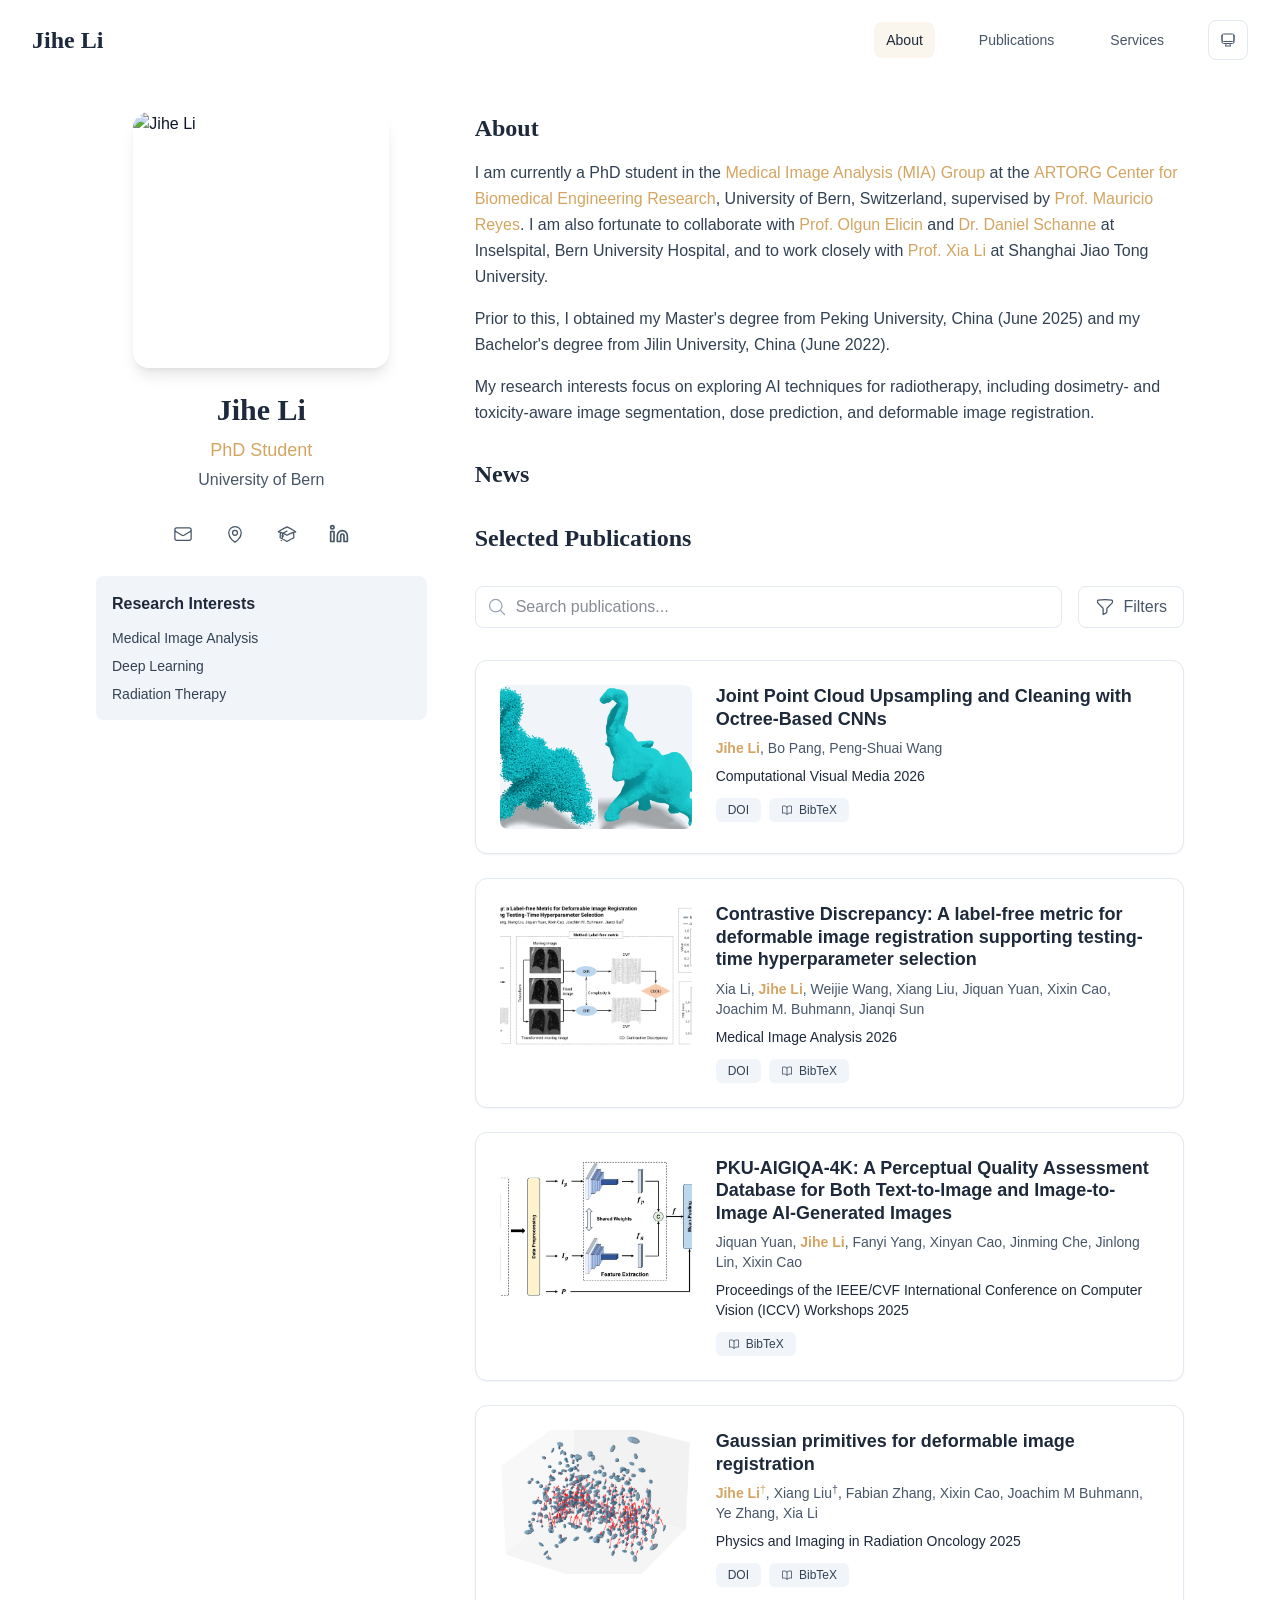
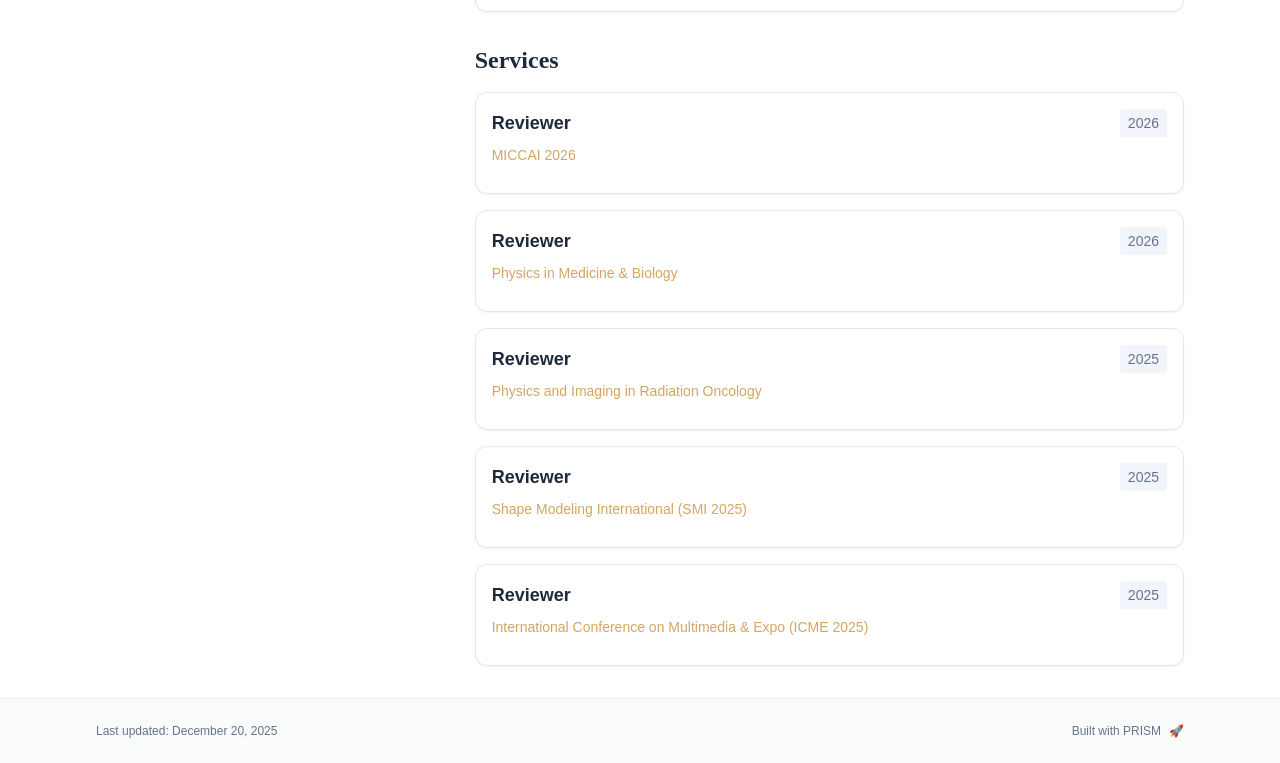
==== index.html @ 0f74affb "update" ====
<!DOCTYPE html><!--QhmvUGgiE3gWcZhxU0HoE--><html lang="en" class="scroll-smooth"><head><meta charSet="utf-8"/><meta name="viewport" content="width=device-width, initial-scale=1"/><link rel="preload" as="image" href="/bio.png"/><link rel="stylesheet" href="/_next/static/css/92b53c90e215dddf.css" data-precedence="next"/><link rel="preload" as="script" fetchPriority="low" href="/_next/static/chunks/webpack-4a6fea9592d99ef7.js"/><script src="/_next/static/chunks/4bd1b696-c023c6e3521b1417.js" async=""></script><script src="/_next/static/chunks/255-e057be79bd379a49.js" async=""></script><script src="/_next/static/chunks/main-app-35e588bac4b90381.js" async=""></script><script src="/_next/static/chunks/185-02e5984e85404956.js" async=""></script><script src="/_next/static/chunks/619-9168df9c2a29b74b.js" async=""></script><script src="/_next/static/chunks/599-36b43173d762fc47.js" async=""></script><script src="/_next/static/chunks/app/layout-0357ada6df60ca63.js" async=""></script><script src="/_next/static/chunks/140-5ce7a5cc299b9e70.js" async=""></script><script src="/_next/static/chunks/681-68a0f630dd3881d4.js" async=""></script><script src="/_next/static/chunks/app/page-4f940f0b2da0a844.js" async=""></script><link rel="icon" href="/icon.png" type="image/svg+xml"/><link rel="dns-prefetch" href="https://google-fonts.jialeliu.com"/><link rel="preconnect" href="https://google-fonts.jialeliu.com" crossorigin=""/><link rel="preload" as="style" href="https://google-fonts.jialeliu.com/css2?family=Inter:wght@300;400;500;600;700&amp;family=Crimson+Text:ital,wght@0,400;0,600;1,400&amp;display=swap"/><title>Jihe Li</title><meta name="description" content="PhD student at the University of Bern."/><meta name="author" content="Jihe Li"/><meta name="keywords" content="Jihe Li,PhD,Research,University of Bern"/><meta name="creator" content="Jihe Li"/><meta name="publisher" content="Jihe Li"/><meta property="og:title" content="Jihe Li"/><meta property="og:description" content="PhD student at the University of Bern."/><meta property="og:site_name" content="Jihe Li&#x27;s Academic Website"/><meta property="og:locale" content="en_US"/><meta property="og:type" content="website"/><meta name="twitter:card" content="summary"/><meta name="twitter:title" content="Jihe Li"/><meta name="twitter:description" content="PhD student at the University of Bern."/><link rel="icon" href="/icon.png"/><link rel="stylesheet" id="gfonts-css" href="https://google-fonts.jialeliu.com/css2?family=Inter:wght@300;400;500;600;700&amp;family=Crimson+Text:ital,wght@0,400;0,600;1,400&amp;display=swap" media="print"/><script>
              (function(){
                var l = document.getElementById('gfonts-css');
                if (!l) return;
                if (l.media !== 'all') {
                  l.addEventListener('load', function(){ try { l.media = 'all'; } catch(e){} });
                }
              })();
            </script><noscript><link rel="stylesheet" href="https://google-fonts.jialeliu.com/css2?family=Inter:wght@300;400;500;600;700&amp;family=Crimson+Text:ital,wght@0,400;0,600;1,400&amp;display=swap"/></noscript><script>
              try {
                const theme = localStorage.getItem('theme-storage');
                const parsed = theme ? JSON.parse(theme) : null;
                const setting = parsed?.state?.theme || 'system';
                const prefersDark = typeof window !== 'undefined' && window.matchMedia && window.matchMedia('(prefers-color-scheme: dark)').matches;
                const effective = setting === 'dark' ? 'dark' : (setting === 'light' ? 'light' : (prefersDark ? 'dark' : 'light'));
                var root = document.documentElement;
                root.classList.add(effective);
                root.setAttribute('data-theme', effective);
              } catch (e) {
                var root = document.documentElement;
                root.classList.add('light');
                root.setAttribute('data-theme', 'light');
              }
            </script><script src="/_next/static/chunks/polyfills-42372ed130431b0a.js" noModule=""></script></head><body class="font-sans antialiased"><div hidden=""><!--$--><!--/$--></div><div style="visibility:hidden"><nav class="fixed top-0 left-0 right-0 z-50" data-headlessui-state=""><div class="transition-all duration-300 ease-out bg-transparent" style="transform:translateY(-100px)"><div class="max-w-7xl mx-auto px-4 sm:px-6 lg:px-8"><div class="flex justify-between items-center h-16 lg:h-20"><div class="flex-shrink-0" tabindex="0"><a class="text-xl lg:text-2xl font-serif font-semibold text-primary hover:text-accent transition-colors duration-200" href="/">Jihe Li</a></div><div class="hidden lg:block"><div class="ml-10 flex items-center space-x-8"><div class="flex items-baseline space-x-8"><a class="relative px-3 py-2 text-sm font-medium transition-all duration-200 rounded hover:bg-accent/10 hover:shadow-sm text-primary" href="/#about"><span class="relative z-10">About</span><div class="absolute inset-0 bg-accent/10 rounded-lg"></div></a><a class="relative px-3 py-2 text-sm font-medium transition-all duration-200 rounded hover:bg-accent/10 hover:shadow-sm text-neutral-600 hover:text-primary" href="/#publications"><span class="relative z-10">Publications</span></a><a class="relative px-3 py-2 text-sm font-medium transition-all duration-200 rounded hover:bg-accent/10 hover:shadow-sm text-neutral-600 hover:text-primary" href="/#services"><span class="relative z-10">Services</span></a></div><div class="flex items-center justify-center w-10 h-10 rounded-lg border border-neutral-200 dark:border-[rgba(148,163,184,0.24)] bg-background dark:bg-neutral-800"><div class="w-4 h-4 rounded-full bg-neutral-300 animate-pulse"></div></div></div></div><div class="lg:hidden flex items-center space-x-2"><div class="flex items-center justify-center w-10 h-10 rounded-lg border border-neutral-200 dark:border-[rgba(148,163,184,0.24)] bg-background dark:bg-neutral-800"><div class="w-4 h-4 rounded-full bg-neutral-300 animate-pulse"></div></div><button class="inline-flex items-center justify-center p-2 rounded-md text-neutral-600 hover:text-primary hover:bg-neutral-100 dark:hover:bg-neutral-800 focus:outline-none focus:ring-2 focus:ring-inset focus:ring-accent transition-colors duration-200" id="headlessui-disclosure-button-_R_5pdb_" type="button" aria-expanded="false" data-headlessui-state=""><span class="sr-only">Open main menu</span><div><svg xmlns="http://www.w3.org/2000/svg" fill="none" viewBox="0 0 24 24" stroke-width="1.5" stroke="currentColor" aria-hidden="true" data-slot="icon" class="block h-6 w-6"><path stroke-linecap="round" stroke-linejoin="round" d="M3.75 6.75h16.5M3.75 12h16.5m-16.5 5.25h16.5"></path></svg></div></button></div></div></div></div></nav><main class="min-h-screen pt-16 lg:pt-20"><div class="max-w-6xl mx-auto px-4 sm:px-6 lg:px-8 py-8 bg-background min-h-screen"><div class="grid grid-cols-1 lg:grid-cols-3 gap-12"><div class="lg:col-span-1"><div class="sticky top-8" style="opacity:0;transform:translateY(20px)"><div class="w-64 h-64 mx-auto mb-6 rounded-2xl overflow-hidden shadow-lg hover:shadow-xl transition-all duration-200 hover:scale-105"><img alt="Jihe Li" width="256" height="256" decoding="async" data-nimg="1" class="w-full h-full object-cover object-[32%_center]" style="color:transparent" src="/bio.png"/></div><div class="text-center mb-6"><h1 class="text-3xl font-serif font-bold text-primary mb-2">Jihe Li</h1><p class="text-lg text-accent font-medium mb-1">PhD Student</p><p class="text-neutral-600 mb-2">University of Bern</p></div><div class="flex flex-wrap justify-center gap-3 sm:gap-4 mb-6 relative px-2"><div class="relative"><button class="p-2 sm:p-2 transition-colors duration-200 text-neutral-600 dark:text-neutral-400 hover:text-accent" aria-label="Email"><svg xmlns="http://www.w3.org/2000/svg" fill="none" viewBox="0 0 24 24" stroke-width="1.5" stroke="currentColor" aria-hidden="true" data-slot="icon" class="h-5 w-5"><path stroke-linecap="round" stroke-linejoin="round" d="M21.75 6.75v10.5a2.25 2.25 0 0 1-2.25 2.25h-15a2.25 2.25 0 0 1-2.25-2.25V6.75m19.5 0A2.25 2.25 0 0 0 19.5 4.5h-15a2.25 2.25 0 0 0-2.25 2.25m19.5 0v.243a2.25 2.25 0 0 1-1.07 1.916l-7.5 4.615a2.25 2.25 0 0 1-2.36 0L3.32 8.91a2.25 2.25 0 0 1-1.07-1.916V6.75"></path></svg></button></div><div class="relative"><button class="p-2 sm:p-2 transition-colors duration-200 text-neutral-600 dark:text-neutral-400 hover:text-accent" aria-label="Location"><svg xmlns="http://www.w3.org/2000/svg" fill="none" viewBox="0 0 24 24" stroke-width="1.5" stroke="currentColor" aria-hidden="true" data-slot="icon" class="h-5 w-5"><path stroke-linecap="round" stroke-linejoin="round" d="M15 10.5a3 3 0 1 1-6 0 3 3 0 0 1 6 0Z"></path><path stroke-linecap="round" stroke-linejoin="round" d="M19.5 10.5c0 7.142-7.5 11.25-7.5 11.25S4.5 17.642 4.5 10.5a7.5 7.5 0 1 1 15 0Z"></path></svg></button></div><a href="https://scholar.google.com/citations?user=ESuWkVEAAAAJ&amp;hl=en" target="_blank" rel="noopener noreferrer" class="p-2 sm:p-2 text-neutral-600 dark:text-neutral-400 hover:text-accent transition-colors duration-200" aria-label="Google Scholar"><svg xmlns="http://www.w3.org/2000/svg" fill="none" viewBox="0 0 24 24" stroke-width="1.5" stroke="currentColor" aria-hidden="true" data-slot="icon" class="h-5 w-5"><path stroke-linecap="round" stroke-linejoin="round" d="M4.26 10.147a60.438 60.438 0 0 0-.491 6.347A48.62 48.62 0 0 1 12 20.904a48.62 48.62 0 0 1 8.232-4.41 60.46 60.46 0 0 0-.491-6.347m-15.482 0a50.636 50.636 0 0 0-2.658-.813A59.906 59.906 0 0 1 12 3.493a59.903 59.903 0 0 1 10.399 5.84c-.896.248-1.783.52-2.658.814m-15.482 0A50.717 50.717 0 0 1 12 13.489a50.702 50.702 0 0 1 7.74-3.342M6.75 15a.75.75 0 1 0 0-1.5.75.75 0 0 0 0 1.5Zm0 0v-3.675A55.378 55.378 0 0 1 12 8.443m-7.007 11.55A5.981 5.981 0 0 0 6.75 15.75v-1.5"></path></svg></a><a href="https://www.linkedin.com/in/jihe-li-058460334/" target="_blank" rel="noopener noreferrer" class="p-2 sm:p-2 text-neutral-600 dark:text-neutral-400 hover:text-accent transition-colors duration-200" aria-label="LinkedIn"><svg xmlns="http://www.w3.org/2000/svg" width="24" height="24" viewBox="0 0 24 24" fill="none" stroke="currentColor" stroke-width="2" stroke-linecap="round" stroke-linejoin="round" class="lucide lucide-linkedin h-5 w-5" aria-hidden="true"><path d="M16 8a6 6 0 0 1 6 6v7h-4v-7a2 2 0 0 0-2-2 2 2 0 0 0-2 2v7h-4v-7a6 6 0 0 1 6-6z"></path><rect width="4" height="12" x="2" y="9"></rect><circle cx="4" cy="4" r="2"></circle></svg></a></div><div class="bg-neutral-100 dark:bg-neutral-800 rounded-lg p-4 mb-6 hover:shadow-lg transition-all duration-200 hover:scale-[1.02]"><h3 class="font-semibold text-primary mb-3">Research Interests</h3><div class="space-y-2 text-sm text-neutral-700 dark:text-neutral-500"><div>Medical Image Analysis</div><div>Deep Learning</div><div>Radiation Therapy</div></div></div></div></div><div class="lg:col-span-2 space-y-8"><section id="about" class="scroll-mt-24 space-y-8"><section style="opacity:0;transform:translateY(20px)"><h2 class="text-2xl font-serif font-bold text-primary mb-4">About</h2><div class="text-neutral-700 dark:text-neutral-600 leading-relaxed"><p class="mb-4 last:mb-0">I am currently a PhD student in the <a href="https://www.artorg.unibe.ch/research/mia/index_eng.html" node="[object Object]" target="_blank" rel="noopener noreferrer" class="text-accent font-medium transition-all duration-200 rounded hover:bg-accent/10 hover:shadow-sm">Medical Image Analysis (MIA) Group</a> at the <a href="https://www.artorg.unibe.ch/" node="[object Object]" target="_blank" rel="noopener noreferrer" class="text-accent font-medium transition-all duration-200 rounded hover:bg-accent/10 hover:shadow-sm">ARTORG Center for Biomedical Engineering Research</a>, University of Bern, Switzerland, supervised by <a href="https://mauricioreyes.me/" node="[object Object]" target="_blank" rel="noopener noreferrer" class="text-accent font-medium transition-all duration-200 rounded hover:bg-accent/10 hover:shadow-sm">Prof. Mauricio Reyes</a>. I am also fortunate to collaborate with <a href="https://scholar.google.com/citations?user=6k89PJAAAAAJ&amp;hl=en" node="[object Object]" target="_blank" rel="noopener noreferrer" class="text-accent font-medium transition-all duration-200 rounded hover:bg-accent/10 hover:shadow-sm">Prof. Olgun Elicin</a> and <a href="https://radioonkologie.insel.ch/de/ueber-uns/details/person/detail/daniel-schanne" node="[object Object]" target="_blank" rel="noopener noreferrer" class="text-accent font-medium transition-all duration-200 rounded hover:bg-accent/10 hover:shadow-sm">Dr. Daniel Schanne</a> at Inselspital, Bern University Hospital, and to work closely with <a href="https://medapt.cn/" node="[object Object]" target="_blank" rel="noopener noreferrer" class="text-accent font-medium transition-all duration-200 rounded hover:bg-accent/10 hover:shadow-sm">Prof. Xia Li</a> at Shanghai Jiao Tong University.</p>
<p class="mb-4 last:mb-0">Prior to this, I obtained my Master&#x27;s degree from Peking University, China (June 2025) and my Bachelor&#x27;s degree from Jilin University, China (June 2022).</p>
<p class="mb-4 last:mb-0">My research interests focus on exploring AI techniques for radiotherapy, including dosimetry- and toxicity-aware image segmentation, dose prediction, and deformable image registration.</p></div></section><section style="opacity:0;transform:translateY(20px)"><h2 class="text-2xl font-serif font-bold text-primary mb-4">News</h2><div class="space-y-3"></div></section></section><section id="publications" class="scroll-mt-24 space-y-8"><div style="opacity:0;transform:translateY(20px)"><div class="mb-8"><h1 class="text-2xl font-serif font-bold text-primary mb-4">Selected Publications</h1></div><div class="mb-8 space-y-4"><div class="flex flex-col sm:flex-row gap-4"><div class="relative flex-grow"><svg xmlns="http://www.w3.org/2000/svg" fill="none" viewBox="0 0 24 24" stroke-width="1.5" stroke="currentColor" aria-hidden="true" data-slot="icon" class="absolute left-3 top-1/2 transform -translate-y-1/2 h-5 w-5 text-neutral-400"><path stroke-linecap="round" stroke-linejoin="round" d="m21 21-5.197-5.197m0 0A7.5 7.5 0 1 0 5.196 5.196a7.5 7.5 0 0 0 10.607 10.607Z"></path></svg><input type="text" placeholder="Search publications..." class="w-full pl-10 pr-4 py-2 rounded-lg border border-neutral-200 dark:border-neutral-800 bg-white dark:bg-neutral-900 focus:ring-2 focus:ring-accent focus:border-transparent transition-all duration-200" value=""/></div><button class="flex items-center justify-center px-4 py-2 rounded-lg border transition-all duration-200 bg-white dark:bg-neutral-900 border-neutral-200 dark:border-neutral-800 text-neutral-600 hover:border-accent hover:text-accent"><svg xmlns="http://www.w3.org/2000/svg" fill="none" viewBox="0 0 24 24" stroke-width="1.5" stroke="currentColor" aria-hidden="true" data-slot="icon" class="h-5 w-5 mr-2"><path stroke-linecap="round" stroke-linejoin="round" d="M12 3c2.755 0 5.455.232 8.083.678.533.09.917.556.917 1.096v1.044a2.25 2.25 0 0 1-.659 1.591l-5.432 5.432a2.25 2.25 0 0 0-.659 1.591v2.927a2.25 2.25 0 0 1-1.244 2.013L9.75 21v-6.568a2.25 2.25 0 0 0-.659-1.591L3.659 7.409A2.25 2.25 0 0 1 3 5.818V4.774c0-.54.384-1.006.917-1.096A48.32 48.32 0 0 1 12 3Z"></path></svg>Filters</button></div></div><div class="space-y-6"><div class="bg-white dark:bg-neutral-900 p-6 rounded-xl shadow-sm border border-neutral-200 dark:border-neutral-800 hover:shadow-md transition-all duration-200" style="opacity:0;transform:translateY(20px)"><div class="flex flex-col md:flex-row gap-6"><div class="w-full md:w-48 flex-shrink-0"><div class="aspect-video md:aspect-[4/3] relative rounded-lg overflow-hidden bg-neutral-100 dark:bg-neutral-800"><img alt="Joint Point Cloud Upsampling and Cleaning with Octree-Based CNNs" loading="lazy" decoding="async" data-nimg="fill" class="object-cover" style="position:absolute;height:100%;width:100%;left:0;top:0;right:0;bottom:0;color:transparent" src="/papers/ounet.png"/></div></div><div class="flex-grow"><h3 class="text-lg font-semibold text-primary mb-2 leading-tight">Joint Point Cloud Upsampling and Cleaning with Octree-Based CNNs</h3><p class="text-sm text-neutral-600 dark:text-neutral-400 mb-2"><span><span class="font-semibold text-accent ">Jihe Li</span>, </span><span><span class=" ">Bo Pang</span>, </span><span><span class=" ">Peng-Shuai Wang</span></span></p><p class="text-sm font-medium text-neutral-800 dark:text-neutral-600 mb-3">Computational Visual Media<!-- --> <!-- -->2026</p><div class="flex flex-wrap gap-2 mt-auto"><a href="https://doi.org/10.26599/CVM.2025.9450465" target="_blank" rel="noopener noreferrer" class="inline-flex items-center px-3 py-1 rounded-md text-xs font-medium bg-neutral-100 dark:bg-neutral-800 text-neutral-700 dark:text-neutral-300 hover:bg-accent hover:text-white transition-colors">DOI</a><button class="inline-flex items-center px-3 py-1 rounded-md text-xs font-medium transition-colors bg-neutral-100 dark:bg-neutral-800 text-neutral-700 dark:text-neutral-300 hover:bg-accent hover:text-white"><svg xmlns="http://www.w3.org/2000/svg" fill="none" viewBox="0 0 24 24" stroke-width="1.5" stroke="currentColor" aria-hidden="true" data-slot="icon" class="h-3 w-3 mr-1.5"><path stroke-linecap="round" stroke-linejoin="round" d="M12 6.042A8.967 8.967 0 0 0 6 3.75c-1.052 0-2.062.18-3 .512v14.25A8.987 8.987 0 0 1 6 18c2.305 0 4.408.867 6 2.292m0-14.25a8.966 8.966 0 0 1 6-2.292c1.052 0 2.062.18 3 .512v14.25A8.987 8.987 0 0 0 18 18a8.967 8.967 0 0 0-6 2.292m0-14.25v14.25"></path></svg>BibTeX</button></div></div></div></div><div class="bg-white dark:bg-neutral-900 p-6 rounded-xl shadow-sm border border-neutral-200 dark:border-neutral-800 hover:shadow-md transition-all duration-200" style="opacity:0;transform:translateY(20px)"><div class="flex flex-col md:flex-row gap-6"><div class="w-full md:w-48 flex-shrink-0"><div class="aspect-video md:aspect-[4/3] relative rounded-lg overflow-hidden bg-neutral-100 dark:bg-neutral-800"><img alt="Contrastive Discrepancy: A label-free metric for deformable image registration supporting testing-time hyperparameter selection" loading="lazy" decoding="async" data-nimg="fill" class="object-cover" style="position:absolute;height:100%;width:100%;left:0;top:0;right:0;bottom:0;color:transparent" src="/papers/media_cd.png"/></div></div><div class="flex-grow"><h3 class="text-lg font-semibold text-primary mb-2 leading-tight">Contrastive Discrepancy: A label-free metric for deformable image registration supporting testing-time hyperparameter selection</h3><p class="text-sm text-neutral-600 dark:text-neutral-400 mb-2"><span><span class=" ">Xia Li</span>, </span><span><span class="font-semibold text-accent ">Jihe Li</span>, </span><span><span class=" ">Weijie Wang</span>, </span><span><span class=" ">Xiang Liu</span>, </span><span><span class=" ">Jiquan Yuan</span>, </span><span><span class=" ">Xixin Cao</span>, </span><span><span class=" ">Joachim M. Buhmann</span>, </span><span><span class=" ">Jianqi Sun</span></span></p><p class="text-sm font-medium text-neutral-800 dark:text-neutral-600 mb-3">Medical Image Analysis<!-- --> <!-- -->2026</p><div class="flex flex-wrap gap-2 mt-auto"><a href="https://doi.org/https://doi.org/10.1016/j.media.2026.104210" target="_blank" rel="noopener noreferrer" class="inline-flex items-center px-3 py-1 rounded-md text-xs font-medium bg-neutral-100 dark:bg-neutral-800 text-neutral-700 dark:text-neutral-300 hover:bg-accent hover:text-white transition-colors">DOI</a><button class="inline-flex items-center px-3 py-1 rounded-md text-xs font-medium transition-colors bg-neutral-100 dark:bg-neutral-800 text-neutral-700 dark:text-neutral-300 hover:bg-accent hover:text-white"><svg xmlns="http://www.w3.org/2000/svg" fill="none" viewBox="0 0 24 24" stroke-width="1.5" stroke="currentColor" aria-hidden="true" data-slot="icon" class="h-3 w-3 mr-1.5"><path stroke-linecap="round" stroke-linejoin="round" d="M12 6.042A8.967 8.967 0 0 0 6 3.75c-1.052 0-2.062.18-3 .512v14.25A8.987 8.987 0 0 1 6 18c2.305 0 4.408.867 6 2.292m0-14.25a8.966 8.966 0 0 1 6-2.292c1.052 0 2.062.18 3 .512v14.25A8.987 8.987 0 0 0 18 18a8.967 8.967 0 0 0-6 2.292m0-14.25v14.25"></path></svg>BibTeX</button></div></div></div></div><div class="bg-white dark:bg-neutral-900 p-6 rounded-xl shadow-sm border border-neutral-200 dark:border-neutral-800 hover:shadow-md transition-all duration-200" style="opacity:0;transform:translateY(20px)"><div class="flex flex-col md:flex-row gap-6"><div class="w-full md:w-48 flex-shrink-0"><div class="aspect-video md:aspect-[4/3] relative rounded-lg overflow-hidden bg-neutral-100 dark:bg-neutral-800"><img alt="PKU-AIGIQA-4K: A Perceptual Quality Assessment Database for Both Text-to-Image and Image-to-Image AI-Generated Images" loading="lazy" decoding="async" data-nimg="fill" class="object-cover" style="position:absolute;height:100%;width:100%;left:0;top:0;right:0;bottom:0;color:transparent" src="/papers/pku4k.png"/></div></div><div class="flex-grow"><h3 class="text-lg font-semibold text-primary mb-2 leading-tight">PKU-AIGIQA-4K: A Perceptual Quality Assessment Database for Both Text-to-Image and Image-to-Image AI-Generated Images</h3><p class="text-sm text-neutral-600 dark:text-neutral-400 mb-2"><span><span class=" ">Jiquan Yuan</span>, </span><span><span class="font-semibold text-accent ">Jihe Li</span>, </span><span><span class=" ">Fanyi Yang</span>, </span><span><span class=" ">Xinyan Cao</span>, </span><span><span class=" ">Jinming Che</span>, </span><span><span class=" ">Jinlong Lin</span>, </span><span><span class=" ">Xixin Cao</span></span></p><p class="text-sm font-medium text-neutral-800 dark:text-neutral-600 mb-3">Proceedings of the IEEE/CVF International Conference on Computer Vision (ICCV) Workshops<!-- --> <!-- -->2025</p><div class="flex flex-wrap gap-2 mt-auto"><button class="inline-flex items-center px-3 py-1 rounded-md text-xs font-medium transition-colors bg-neutral-100 dark:bg-neutral-800 text-neutral-700 dark:text-neutral-300 hover:bg-accent hover:text-white"><svg xmlns="http://www.w3.org/2000/svg" fill="none" viewBox="0 0 24 24" stroke-width="1.5" stroke="currentColor" aria-hidden="true" data-slot="icon" class="h-3 w-3 mr-1.5"><path stroke-linecap="round" stroke-linejoin="round" d="M12 6.042A8.967 8.967 0 0 0 6 3.75c-1.052 0-2.062.18-3 .512v14.25A8.987 8.987 0 0 1 6 18c2.305 0 4.408.867 6 2.292m0-14.25a8.966 8.966 0 0 1 6-2.292c1.052 0 2.062.18 3 .512v14.25A8.987 8.987 0 0 0 18 18a8.967 8.967 0 0 0-6 2.292m0-14.25v14.25"></path></svg>BibTeX</button></div></div></div></div><div class="bg-white dark:bg-neutral-900 p-6 rounded-xl shadow-sm border border-neutral-200 dark:border-neutral-800 hover:shadow-md transition-all duration-200" style="opacity:0;transform:translateY(20px)"><div class="flex flex-col md:flex-row gap-6"><div class="w-full md:w-48 flex-shrink-0"><div class="aspect-video md:aspect-[4/3] relative rounded-lg overflow-hidden bg-neutral-100 dark:bg-neutral-800"><img alt="Gaussian primitives for deformable image registration" loading="lazy" decoding="async" data-nimg="fill" class="object-cover" style="position:absolute;height:100%;width:100%;left:0;top:0;right:0;bottom:0;color:transparent" src="/papers/gaussian.png"/></div></div><div class="flex-grow"><h3 class="text-lg font-semibold text-primary mb-2 leading-tight">Gaussian primitives for deformable image registration</h3><p class="text-sm text-neutral-600 dark:text-neutral-400 mb-2"><span><span class="font-semibold text-accent ">Jihe Li</span><sup class="ml-0 text-accent">†</sup>, </span><span><span class=" ">Xiang Liu</span><sup class="ml-0 text-neutral-600 dark:text-neutral-400">†</sup>, </span><span><span class=" ">Fabian Zhang</span>, </span><span><span class=" ">Xixin Cao</span>, </span><span><span class=" ">Joachim M Buhmann</span>, </span><span><span class=" ">Ye Zhang</span>, </span><span><span class=" ">Xia Li</span></span></p><p class="text-sm font-medium text-neutral-800 dark:text-neutral-600 mb-3">Physics and Imaging in Radiation Oncology<!-- --> <!-- -->2025</p><div class="flex flex-wrap gap-2 mt-auto"><a href="https://doi.org/https://doi.org/10.1016/j.phro.2025.100821" target="_blank" rel="noopener noreferrer" class="inline-flex items-center px-3 py-1 rounded-md text-xs font-medium bg-neutral-100 dark:bg-neutral-800 text-neutral-700 dark:text-neutral-300 hover:bg-accent hover:text-white transition-colors">DOI</a><button class="inline-flex items-center px-3 py-1 rounded-md text-xs font-medium transition-colors bg-neutral-100 dark:bg-neutral-800 text-neutral-700 dark:text-neutral-300 hover:bg-accent hover:text-white"><svg xmlns="http://www.w3.org/2000/svg" fill="none" viewBox="0 0 24 24" stroke-width="1.5" stroke="currentColor" aria-hidden="true" data-slot="icon" class="h-3 w-3 mr-1.5"><path stroke-linecap="round" stroke-linejoin="round" d="M12 6.042A8.967 8.967 0 0 0 6 3.75c-1.052 0-2.062.18-3 .512v14.25A8.987 8.987 0 0 1 6 18c2.305 0 4.408.867 6 2.292m0-14.25a8.966 8.966 0 0 1 6-2.292c1.052 0 2.062.18 3 .512v14.25A8.987 8.987 0 0 0 18 18a8.967 8.967 0 0 0-6 2.292m0-14.25v14.25"></path></svg>BibTeX</button></div></div></div></div></div></div></section><section id="services" class="scroll-mt-24 space-y-8"><div style="opacity:0;transform:translateY(20px)"><div class="mb-4"><h1 class="text-2xl font-serif font-bold text-primary mb-4">Services</h1></div><div class="grid gap-4"><div class="bg-white dark:bg-neutral-900 p-4 rounded-xl shadow-sm border border-neutral-200 dark:border-neutral-800 hover:shadow-lg transition-all duration-200 hover:scale-[1.01]" style="opacity:0;transform:translateY(20px)"><div class="flex justify-between items-start mb-2"><h3 class="text-lg font-semibold text-primary">Reviewer</h3><span class="text-sm text-neutral-500 font-medium bg-neutral-100 dark:bg-neutral-800 px-2 py-1 rounded">2026</span></div><p class="text-sm text-accent font-medium mb-3">MICCAI 2026</p></div><div class="bg-white dark:bg-neutral-900 p-4 rounded-xl shadow-sm border border-neutral-200 dark:border-neutral-800 hover:shadow-lg transition-all duration-200 hover:scale-[1.01]" style="opacity:0;transform:translateY(20px)"><div class="flex justify-between items-start mb-2"><h3 class="text-lg font-semibold text-primary">Reviewer</h3><span class="text-sm text-neutral-500 font-medium bg-neutral-100 dark:bg-neutral-800 px-2 py-1 rounded">2026</span></div><p class="text-sm text-accent font-medium mb-3">Physics in Medicine &amp; Biology</p></div><div class="bg-white dark:bg-neutral-900 p-4 rounded-xl shadow-sm border border-neutral-200 dark:border-neutral-800 hover:shadow-lg transition-all duration-200 hover:scale-[1.01]" style="opacity:0;transform:translateY(20px)"><div class="flex justify-between items-start mb-2"><h3 class="text-lg font-semibold text-primary">Reviewer</h3><span class="text-sm text-neutral-500 font-medium bg-neutral-100 dark:bg-neutral-800 px-2 py-1 rounded">2025</span></div><p class="text-sm text-accent font-medium mb-3">Physics and Imaging in Radiation Oncology</p></div><div class="bg-white dark:bg-neutral-900 p-4 rounded-xl shadow-sm border border-neutral-200 dark:border-neutral-800 hover:shadow-lg transition-all duration-200 hover:scale-[1.01]" style="opacity:0;transform:translateY(20px)"><div class="flex justify-between items-start mb-2"><h3 class="text-lg font-semibold text-primary">Reviewer</h3><span class="text-sm text-neutral-500 font-medium bg-neutral-100 dark:bg-neutral-800 px-2 py-1 rounded">2025</span></div><p class="text-sm text-accent font-medium mb-3">Shape Modeling International (SMI 2025)</p></div><div class="bg-white dark:bg-neutral-900 p-4 rounded-xl shadow-sm border border-neutral-200 dark:border-neutral-800 hover:shadow-lg transition-all duration-200 hover:scale-[1.01]" style="opacity:0;transform:translateY(20px)"><div class="flex justify-between items-start mb-2"><h3 class="text-lg font-semibold text-primary">Reviewer</h3><span class="text-sm text-neutral-500 font-medium bg-neutral-100 dark:bg-neutral-800 px-2 py-1 rounded">2025</span></div><p class="text-sm text-accent font-medium mb-3">International Conference on Multimedia &amp; Expo (ICME 2025)</p></div></div></div></section></div></div></div><!--$--><!--/$--></main><footer class="border-t border-neutral-200/50 bg-neutral-50/50 dark:bg-neutral-900/50 dark:border-neutral-700/50"><div class="max-w-6xl mx-auto px-4 sm:px-6 lg:px-8 py-6"><div class="flex flex-col sm:flex-row justify-between items-center gap-2"><p class="text-xs text-neutral-500">Last updated: <!-- -->December 20, 2025</p><p class="text-xs text-neutral-500 flex items-center"><a href="https://github.com/xyjoey/PRISM" target="_blank" rel="noopener noreferrer">Built with PRISM</a><span class="ml-2">🚀</span></p></div></div></footer></div><script src="/_next/static/chunks/webpack-4a6fea9592d99ef7.js" id="_R_" async=""></script><script>(self.__next_f=self.__next_f||[]).push([0])</script><script>self.__next_f.push([1,"1:\"$Sreact.fragment\"\n2:I[7558,[\"185\",\"static/chunks/185-02e5984e85404956.js\",\"619\",\"static/chunks/619-9168df9c2a29b74b.js\",\"599\",\"static/chunks/599-36b43173d762fc47.js\",\"177\",\"static/chunks/app/layout-0357ada6df60ca63.js\"],\"ThemeProvider\"]\n3:I[9994,[\"185\",\"static/chunks/185-02e5984e85404956.js\",\"619\",\"static/chunks/619-9168df9c2a29b74b.js\",\"599\",\"static/chunks/599-36b43173d762fc47.js\",\"177\",\"static/chunks/app/layout-0357ada6df60ca63.js\"],\"default\"]\n4:I[9766,[],\"\"]\n5:I[8924,[],\"\"]\na:I[7150,[],\"\"]\n:HL[\"/_next/static/css/92b53c90e215dddf.css\",\"style\"]\n"])</script><script>self.__next_f.push([1,"0:{\"P\":null,\"b\":\"QhmvUGgiE3gWcZhxU0HoE\",\"p\":\"\",\"c\":[\"\",\"\"],\"i\":false,\"f\":[[[\"\",{\"children\":[\"__PAGE__\",{}]},\"$undefined\",\"$undefined\",true],[\"\",[\"$\",\"$1\",\"c\",{\"children\":[[[\"$\",\"link\",\"0\",{\"rel\":\"stylesheet\",\"href\":\"/_next/static/css/92b53c90e215dddf.css\",\"precedence\":\"next\",\"crossOrigin\":\"$undefined\",\"nonce\":\"$undefined\"}]],[\"$\",\"html\",null,{\"lang\":\"en\",\"className\":\"scroll-smooth\",\"suppressHydrationWarning\":true,\"children\":[[\"$\",\"head\",null,{\"children\":[[\"$\",\"link\",null,{\"rel\":\"icon\",\"href\":\"/icon.png\",\"type\":\"image/svg+xml\"}],[\"$\",\"link\",null,{\"rel\":\"dns-prefetch\",\"href\":\"https://google-fonts.jialeliu.com\"}],[\"$\",\"link\",null,{\"rel\":\"preconnect\",\"href\":\"https://google-fonts.jialeliu.com\",\"crossOrigin\":\"\"}],[\"$\",\"link\",null,{\"rel\":\"preload\",\"as\":\"style\",\"href\":\"https://google-fonts.jialeliu.com/css2?family=Inter:wght@300;400;500;600;700\u0026family=Crimson+Text:ital,wght@0,400;0,600;1,400\u0026display=swap\"}],[\"$\",\"link\",null,{\"rel\":\"stylesheet\",\"id\":\"gfonts-css\",\"href\":\"https://google-fonts.jialeliu.com/css2?family=Inter:wght@300;400;500;600;700\u0026family=Crimson+Text:ital,wght@0,400;0,600;1,400\u0026display=swap\",\"media\":\"print\"}],[\"$\",\"script\",null,{\"dangerouslySetInnerHTML\":{\"__html\":\"\\n              (function(){\\n                var l = document.getElementById('gfonts-css');\\n                if (!l) return;\\n                if (l.media !== 'all') {\\n                  l.addEventListener('load', function(){ try { l.media = 'all'; } catch(e){} });\\n                }\\n              })();\\n            \"}}],[\"$\",\"noscript\",null,{\"children\":[\"$\",\"link\",null,{\"rel\":\"stylesheet\",\"href\":\"https://google-fonts.jialeliu.com/css2?family=Inter:wght@300;400;500;600;700\u0026family=Crimson+Text:ital,wght@0,400;0,600;1,400\u0026display=swap\"}]}],[\"$\",\"script\",null,{\"dangerouslySetInnerHTML\":{\"__html\":\"\\n              try {\\n                const theme = localStorage.getItem('theme-storage');\\n                const parsed = theme ? JSON.parse(theme) : null;\\n                const setting = parsed?.state?.theme || 'system';\\n                const prefersDark = typeof window !== 'undefined' \u0026\u0026 window.matchMedia \u0026\u0026 window.matchMedia('(prefers-color-scheme: dark)').matches;\\n                const effective = setting === 'dark' ? 'dark' : (setting === 'light' ? 'light' : (prefersDark ? 'dark' : 'light'));\\n                var root = document.documentElement;\\n                root.classList.add(effective);\\n                root.setAttribute('data-theme', effective);\\n              } catch (e) {\\n                var root = document.documentElement;\\n                root.classList.add('light');\\n                root.setAttribute('data-theme', 'light');\\n              }\\n            \"}}]]}],[\"$\",\"body\",null,{\"className\":\"font-sans antialiased\",\"children\":[\"$\",\"$L2\",null,{\"children\":[[\"$\",\"$L3\",null,{\"items\":[{\"title\":\"About\",\"type\":\"page\",\"target\":\"about\",\"href\":\"/\"},{\"title\":\"Publications\",\"type\":\"page\",\"target\":\"publications\",\"href\":\"/publications\"},{\"title\":\"Services\",\"type\":\"page\",\"target\":\"services\",\"href\":\"/services\"}],\"siteTitle\":\"Jihe Li\",\"enableOnePageMode\":true}],[\"$\",\"main\",null,{\"className\":\"min-h-screen pt-16 lg:pt-20\",\"children\":[\"$\",\"$L4\",null,{\"parallelRouterKey\":\"children\",\"error\":\"$undefined\",\"errorStyles\":\"$undefined\",\"errorScripts\":\"$undefined\",\"template\":[\"$\",\"$L5\",null,{}],\"templateStyles\":\"$undefined\",\"templateScripts\":\"$undefined\",\"notFound\":[[[\"$\",\"title\",null,{\"children\":\"404: This page could not be found.\"}],[\"$\",\"div\",null,{\"style\":{\"fontFamily\":\"system-ui,\\\"Segoe UI\\\",Roboto,Helvetica,Arial,sans-serif,\\\"Apple Color Emoji\\\",\\\"Segoe UI Emoji\\\"\",\"height\":\"100vh\",\"textAlign\":\"center\",\"display\":\"flex\",\"flexDirection\":\"column\",\"alignItems\":\"center\",\"justifyContent\":\"center\"},\"children\":[\"$\",\"div\",null,{\"children\":[[\"$\",\"style\",null,{\"dangerouslySetInnerHTML\":{\"__html\":\"body{color:#000;background:#fff;margin:0}.next-error-h1{border-right:1px solid rgba(0,0,0,.3)}@media (prefers-color-scheme:dark){body{color:#fff;background:#000}.next-error-h1{border-right:1px solid rgba(255,255,255,.3)}}\"}}],[\"$\",\"h1\",null,{\"className\":\"next-error-h1\",\"style\":{\"display\":\"inline-block\",\"margin\":\"0 20px 0 0\",\"padding\":\"0 23px 0 0\",\"fontSize\":24,\"fontWeight\":500,\"verticalAlign\":\"top\",\"lineHeight\":\"49px\"},\"children\":404}],\"$L6\"]}]}]],[]],\"forbidden\":\"$undefined\",\"unauthorized\":\"$undefined\"}]}],\"$L7\"]}]}]]}]]}],{\"children\":[\"__PAGE__\",\"$L8\",{},null,false]},null,false],\"$L9\",false]],\"m\":\"$undefined\",\"G\":[\"$a\",[]],\"s\":false,\"S\":true}\n"])</script><script>self.__next_f.push([1,"b:I[7923,[\"185\",\"static/chunks/185-02e5984e85404956.js\",\"619\",\"static/chunks/619-9168df9c2a29b74b.js\",\"599\",\"static/chunks/599-36b43173d762fc47.js\",\"177\",\"static/chunks/app/layout-0357ada6df60ca63.js\"],\"default\"]\nc:I[9756,[\"185\",\"static/chunks/185-02e5984e85404956.js\",\"140\",\"static/chunks/140-5ce7a5cc299b9e70.js\",\"619\",\"static/chunks/619-9168df9c2a29b74b.js\",\"681\",\"static/chunks/681-68a0f630dd3881d4.js\",\"974\",\"static/chunks/app/page-4f940f0b2da0a844.js\"],\"default\"]\nd:I[470,[\"185\",\"static/chunks/185-02e5984e85404956.js\",\"140\",\"static/chunks/140-5ce7a5cc299b9e70.js\",\"619\",\"static/chunks/619-9168df9c2a29b74b.js\",\"681\",\"static/chunks/681-68a0f630dd3881d4.js\",\"974\",\"static/chunks/app/page-4f940f0b2da0a844.js\"],\"default\"]\nf:I[5078,[\"185\",\"static/chunks/185-02e5984e85404956.js\",\"140\",\"static/chunks/140-5ce7a5cc299b9e70.js\",\"619\",\"static/chunks/619-9168df9c2a29b74b.js\",\"681\",\"static/chunks/681-68a0f630dd3881d4.js\",\"974\",\"static/chunks/app/page-4f940f0b2da0a844.js\"],\"default\"]\n10:I[9958,[\"185\",\"static/chunks/185-02e5984e85404956.js\",\"140\",\"static/chunks/140-5ce7a5cc299b9e70.js\",\"619\",\"static/chunks/619-9168df9c2a29b74b.js\",\"681\",\"static/chunks/681-68a0f630dd3881d4.js\",\"974\",\"static/chunks/app/page-4f940f0b2da0a844.js\"],\"default\"]\n13:I[4431,[],\"ViewportBoundary\"]\n15:I[4431,[],\"MetadataBoundary\"]\n16:\"$Sreact.suspense\"\n6:[\"$\",\"div\",null,{\"style\":{\"display\":\"inline-block\"},\"children\":[\"$\",\"h2\",null,{\"style\":{\"fontSize\":14,\"fontWeight\":400,\"lineHeight\":\"49px\",\"margin\":0},\"children\":\"This page could not be found.\"}]}]\n7:[\"$\",\"$Lb\",null,{\"lastUpdated\":\"December 20, 2025\"}]\ne:T407,"])</script><script>self.__next_f.push([1,"I am currently a PhD student in the [Medical Image Analysis (MIA) Group](https://www.artorg.unibe.ch/research/mia/index_eng.html) at the [ARTORG Center for Biomedical Engineering Research](https://www.artorg.unibe.ch/), University of Bern, Switzerland, supervised by [Prof. Mauricio Reyes](https://mauricioreyes.me/). I am also fortunate to collaborate with [Prof. Olgun Elicin](https://scholar.google.com/citations?user=6k89PJAAAAAJ\u0026hl=en) and [Dr. Daniel Schanne](https://radioonkologie.insel.ch/de/ueber-uns/details/person/detail/daniel-schanne) at Inselspital, Bern University Hospital, and to work closely with [Prof. Xia Li](https://medapt.cn/) at Shanghai Jiao Tong University.\r\n\r\nPrior to this, I obtained my Master's degree from Peking University, China (June 2025) and my Bachelor's degree from Jilin University, China (June 2022).\r\n\r\nMy research interests focus on exploring AI techniques for radiotherapy, including dosimetry- and toxicity-aware image segmentation, dose prediction, and deformable image registration.\r\n"])</script><script>self.__next_f.push([1,"8:[\"$\",\"$1\",\"c\",{\"children\":[[\"$\",\"div\",null,{\"className\":\"max-w-6xl mx-auto px-4 sm:px-6 lg:px-8 py-8 bg-background min-h-screen\",\"children\":[\"$\",\"div\",null,{\"className\":\"grid grid-cols-1 lg:grid-cols-3 gap-12\",\"children\":[[\"$\",\"div\",null,{\"className\":\"lg:col-span-1\",\"children\":[\"$\",\"$Lc\",null,{\"author\":{\"name\":\"Jihe Li\",\"title\":\"PhD Student\",\"institution\":\"University of Bern\",\"avatar\":\"/bio.png\"},\"social\":{\"email\":\"jihe.li@unibe.ch\",\"location\":\"Bern, Switzerland\",\"location_url\":\"https://maps.app.goo.gl/XgT3rJH8BeZt7y7w9\",\"location_details\":[\"ARTORG Center,\",\"University of Bern, Bern, Switzerland\"],\"google_scholar\":\"https://scholar.google.com/citations?user=ESuWkVEAAAAJ\u0026hl=en\",\"linkedin\":\"https://www.linkedin.com/in/jihe-li-058460334/\"},\"features\":{\"enable_likes\":false,\"enable_one_page_mode\":true},\"researchInterests\":[\"Medical Image Analysis\",\"Deep Learning\",\"Radiation Therapy\"]}]}],[\"$\",\"div\",null,{\"className\":\"lg:col-span-2 space-y-8\",\"children\":[[\"$\",\"section\",\"about\",{\"id\":\"about\",\"className\":\"scroll-mt-24 space-y-8\",\"children\":[[[\"$\",\"$Ld\",\"about\",{\"content\":\"$e\",\"title\":\"About\"}],[\"$\",\"$Lf\",\"news\",{\"items\":[],\"title\":\"News\"}]],false,false,false]}],[\"$\",\"section\",\"publications\",{\"id\":\"publications\",\"className\":\"scroll-mt-24 space-y-8\",\"children\":[false,[\"$\",\"$L10\",null,{\"config\":{\"type\":\"publication\",\"title\":\"Selected Publications\",\"source\":\"publications.bib\"},\"publications\":[{\"id\":\"li2024joint\",\"title\":\"Joint Point Cloud Upsampling and Cleaning with Octree-Based CNNs\",\"authors\":[{\"name\":\"Jihe Li\",\"isHighlighted\":true,\"isCorresponding\":false,\"isCoAuthor\":false},{\"name\":\"Bo Pang\",\"isHighlighted\":false,\"isCorresponding\":false,\"isCoAuthor\":false},{\"name\":\"Peng-Shuai Wang\",\"isHighlighted\":false,\"isCorresponding\":false,\"isCoAuthor\":false}],\"year\":2026,\"type\":\"journal\",\"status\":\"published\",\"tags\":[],\"keywords\":\"$8:props:children:0:props:children:props:children:1:props:children:1:props:children:1:props:publications:0:tags\",\"researchArea\":\"machine-learning\",\"journal\":\"Computational Visual Media\",\"conference\":\"\",\"volume\":\"12\",\"issue\":\"2\",\"pages\":\"305-319\",\"doi\":\"10.26599/CVM.2025.9450465\",\"abstract\":\"\",\"description\":\"\",\"selected\":false,\"preview\":\"ounet.png\",\"bibtex\":\"@article{li2024joint,\\n  title = {Joint Point Cloud Upsampling and Cleaning with Octree-Based CNNs},\\n  author = {Li, Jihe and Pang, Bo and Wang, Peng-Shuai},\\n  journal = {Computational Visual Media},\\n  year = {2026},\\n  volume = {12},\\n  number = {2},\\n  pages = {305-319},\\n  doi = {10.26599/CVM.2025.9450465}\\n}\"},{\"id\":\"LI2026104210\",\"title\":\"Contrastive Discrepancy: A label-free metric for deformable image registration supporting testing-time hyperparameter selection\",\"authors\":[{\"name\":\"Xia Li\",\"isHighlighted\":false,\"isCorresponding\":false,\"isCoAuthor\":false},{\"name\":\"Jihe Li\",\"isHighlighted\":true,\"isCorresponding\":false,\"isCoAuthor\":false},{\"name\":\"Weijie Wang\",\"isHighlighted\":false,\"isCorresponding\":false,\"isCoAuthor\":false},{\"name\":\"Xiang Liu\",\"isHighlighted\":false,\"isCorresponding\":false,\"isCoAuthor\":false},{\"name\":\"Jiquan Yuan\",\"isHighlighted\":false,\"isCorresponding\":false,\"isCoAuthor\":false},{\"name\":\"Xixin Cao\",\"isHighlighted\":false,\"isCorresponding\":false,\"isCoAuthor\":false},{\"name\":\"Joachim M. Buhmann\",\"isHighlighted\":false,\"isCorresponding\":false,\"isCoAuthor\":false},{\"name\":\"Jianqi Sun\",\"isHighlighted\":false,\"isCorresponding\":false,\"isCoAuthor\":false}],\"year\":2026,\"type\":\"journal\",\"status\":\"published\",\"tags\":[],\"keywords\":\"$8:props:children:0:props:children:props:children:1:props:children:1:props:children:1:props:publications:1:tags\",\"researchArea\":\"machine-learning\",\"journal\":\"Medical Image Analysis\",\"conference\":\"\",\"volume\":\"113\",\"pages\":\"104210\",\"doi\":\"https://doi.org/10.1016/j.media.2026.104210\",\"abstract\":\"\",\"description\":\"\",\"selected\":false,\"preview\":\"media_cd.png\",\"bibtex\":\"@article{LI2026104210,\\n  title = {Contrastive Discrepancy: A label-free metric for deformable image registration supporting testing-time hyperparameter selection},\\n  author = {Xia Li and Jihe Li and Weijie Wang and Xiang Liu and Jiquan Yuan and Xixin Cao and Joachim M. Buhmann and Jianqi Sun},\\n  journal = {Medical Image Analysis},\\n  volume = {113},\\n  pages = {104210},\\n  year = {2026},\\n  doi = {https://doi.org/10.1016/j.media.2026.104210}\\n}\"},{\"id\":\"Yuan_2025_ICCV\",\"title\":\"PKU-AIGIQA-4K: A Perceptual Quality Assessment Database for Both Text-to-Image and Image-to-Image AI-Generated Images\",\"authors\":[{\"name\":\"Jiquan Yuan\",\"isHighlighted\":false,\"isCorresponding\":false,\"isCoAuthor\":false},{\"name\":\"Jihe Li\",\"isHighlighted\":true,\"isCorresponding\":false,\"isCoAuthor\":false},{\"name\":\"Fanyi Yang\",\"isHighlighted\":false,\"isCorresponding\":false,\"isCoAuthor\":false},{\"name\":\"Xinyan Cao\",\"isHighlighted\":false,\"isCorresponding\":false,\"isCoAuthor\":false},{\"name\":\"Jinming Che\",\"isHighlighted\":false,\"isCorresponding\":false,\"isCoAuthor\":false},{\"name\":\"Jinlong Lin\",\"isHighlighted\":false,\"isCorresponding\":false,\"isCoAuthor\":false},{\"name\":\"Xixin Cao\",\"isHighlighted\":false,\"isCorresponding\":false,\"isCoAuthor\":false}],\"year\":2025,\"month\":\"10\",\"type\":\"conference\",\"status\":\"published\",\"tags\":[],\"keywords\":\"$8:props:children:0:props:children:props:children:1:props:children:1:props:children:1:props:publications:2:tags\",\"researchArea\":\"machine-learning\",\"journal\":\"\",\"conference\":\"Proceedings of the IEEE/CVF International Conference on Computer Vision (ICCV) Workshops\",\"pages\":\"3331-3340\",\"abstract\":\"\",\"description\":\"\",\"selected\":false,\"preview\":\"pku4k.png\",\"bibtex\":\"@InProceedings{Yuan_2025_ICCV,\\n  author = {Yuan, Jiquan and Li, Jihe and Yang, Fanyi and Cao, Xinyan and Che, Jinming and Lin, Jinlong and Cao, Xixin},\\n  title = {PKU-AIGIQA-4K: A Perceptual Quality Assessment Database for Both Text-to-Image and Image-to-Image AI-Generated Images},\\n  booktitle = {Proceedings of the IEEE/CVF International Conference on Computer Vision (ICCV) Workshops},\\n  month = {October},\\n  year = {2025},\\n  pages = {3331-3340}\\n}\"},{\"id\":\"li2025gaussian\",\"title\":\"Gaussian primitives for deformable image registration\",\"authors\":[{\"name\":\"Jihe Li\",\"isHighlighted\":true,\"isCorresponding\":true,\"isCoAuthor\":false},{\"name\":\"Xiang Liu\",\"isHighlighted\":false,\"isCorresponding\":true,\"isCoAuthor\":false},{\"name\":\"Fabian Zhang\",\"isHighlighted\":false,\"isCorresponding\":false,\"isCoAuthor\":false},{\"name\":\"Xixin Cao\",\"isHighlighted\":false,\"isCorresponding\":false,\"isCoAuthor\":false},{\"name\":\"Joachim M Buhmann\",\"isHighlighted\":false,\"isCorresponding\":false,\"isCoAuthor\":false},{\"name\":\"Ye Zhang\",\"isHighlighted\":false,\"isCorresponding\":false,\"isCoAuthor\":false},{\"name\":\"Xia Li\",\"isHighlighted\":false,\"isCorresponding\":false,\"isCoAuthor\":false}],\"year\":2025,\"type\":\"journal\",\"status\":\"published\",\"tags\":[\"Deformable image registration\",\"Gaussian primitives\",\"Motion representation\"],\"keywords\":\"$8:props:children:0:props:children:props:children:1:props:children:1:props:children:1:props:publications:3:tags\",\"researchArea\":\"machine-learning\",\"journal\":\"Physics and Imaging in Radiation Oncology\",\"conference\":\"\",\"pages\":\"100821\",\"doi\":\"https://doi.org/10.1016/j.phro.2025.100821\",\"abstract\":\"\",\"description\":\"\",\"selected\":false,\"preview\":\"gaussian.png\",\"bibtex\":\"@article{li2025gaussian,\\n  title = {Gaussian primitives for deformable image registration},\\n  author = {Li, Jihe and Liu, Xiang and Zhang, Fabian and Cao, Xixin and Buhmann, Joachim M and Zhang, Ye and Li, Xia},\\n  journal = {Physics and Imaging in Radiation Oncology},\\n  pages = {100821},\\n  year = {2025},\\n  publisher = {Elsevier},\\n  doi = {https://doi.org/10.1016/j.phro.2025.100821}\\n}\"}],\"embedded\":true}],false,false]}],\"$L11\"]}]]}]}],null,\"$L12\"]}]\n"])</script><script>self.__next_f.push([1,"9:[\"$\",\"$1\",\"h\",{\"children\":[null,[[\"$\",\"$L13\",null,{\"children\":\"$L14\"}],null],[\"$\",\"$L15\",null,{\"children\":[\"$\",\"div\",null,{\"hidden\":true,\"children\":[\"$\",\"$16\",null,{\"fallback\":null,\"children\":\"$L17\"}]}]}]]}]\n"])</script><script>self.__next_f.push([1,"18:I[4121,[\"185\",\"static/chunks/185-02e5984e85404956.js\",\"140\",\"static/chunks/140-5ce7a5cc299b9e70.js\",\"619\",\"static/chunks/619-9168df9c2a29b74b.js\",\"681\",\"static/chunks/681-68a0f630dd3881d4.js\",\"974\",\"static/chunks/app/page-4f940f0b2da0a844.js\"],\"default\"]\n19:I[4431,[],\"OutletBoundary\"]\n1b:I[5278,[],\"AsyncMetadataOutlet\"]\n11:[\"$\",\"section\",\"services\",{\"id\":\"services\",\"className\":\"scroll-mt-24 space-y-8\",\"children\":[false,false,false,[\"$\",\"$L18\",null,{\"config\":{\"type\":\"card\",\"title\":\"Services\",\"items\":[{\"title\":\"Reviewer\",\"subtitle\":\"MICCAI 2026\",\"date\":\"2026\"},{\"title\":\"Reviewer\",\"subtitle\":\"Physics in Medicine \u0026 Biology\",\"date\":\"2026\"},{\"title\":\"Reviewer\",\"subtitle\":\"Physics and Imaging in Radiation Oncology\",\"date\":\"2025\"},{\"title\":\"Reviewer\",\"subtitle\":\"Shape Modeling International (SMI 2025)\",\"date\":\"2025\"},{\"title\":\"Reviewer\",\"subtitle\":\"International Conference on Multimedia \u0026 Expo (ICME 2025)\",\"date\":\"2025\"}]},\"embedded\":true}]]}]\n12:[\"$\",\"$L19\",null,{\"children\":[\"$L1a\",[\"$\",\"$L1b\",null,{\"promise\":\"$@1c\"}]]}]\n"])</script><script>self.__next_f.push([1,"14:[[\"$\",\"meta\",\"0\",{\"charSet\":\"utf-8\"}],[\"$\",\"meta\",\"1\",{\"name\":\"viewport\",\"content\":\"width=device-width, initial-scale=1\"}]]\n"])</script><script>self.__next_f.push([1,"1a:null\n"])</script><script>self.__next_f.push([1,"1d:I[622,[],\"IconMark\"]\n"])</script><script>self.__next_f.push([1,"1c:{\"metadata\":[[\"$\",\"title\",\"0\",{\"children\":\"Jihe Li\"}],[\"$\",\"meta\",\"1\",{\"name\":\"description\",\"content\":\"PhD student at the University of Bern.\"}],[\"$\",\"meta\",\"2\",{\"name\":\"author\",\"content\":\"Jihe Li\"}],[\"$\",\"meta\",\"3\",{\"name\":\"keywords\",\"content\":\"Jihe Li,PhD,Research,University of Bern\"}],[\"$\",\"meta\",\"4\",{\"name\":\"creator\",\"content\":\"Jihe Li\"}],[\"$\",\"meta\",\"5\",{\"name\":\"publisher\",\"content\":\"Jihe Li\"}],[\"$\",\"meta\",\"6\",{\"property\":\"og:title\",\"content\":\"Jihe Li\"}],[\"$\",\"meta\",\"7\",{\"property\":\"og:description\",\"content\":\"PhD student at the University of Bern.\"}],[\"$\",\"meta\",\"8\",{\"property\":\"og:site_name\",\"content\":\"Jihe Li's Academic Website\"}],[\"$\",\"meta\",\"9\",{\"property\":\"og:locale\",\"content\":\"en_US\"}],[\"$\",\"meta\",\"10\",{\"property\":\"og:type\",\"content\":\"website\"}],[\"$\",\"meta\",\"11\",{\"name\":\"twitter:card\",\"content\":\"summary\"}],[\"$\",\"meta\",\"12\",{\"name\":\"twitter:title\",\"content\":\"Jihe Li\"}],[\"$\",\"meta\",\"13\",{\"name\":\"twitter:description\",\"content\":\"PhD student at the University of Bern.\"}],[\"$\",\"link\",\"14\",{\"rel\":\"icon\",\"href\":\"/icon.png\"}],[\"$\",\"$L1d\",\"15\",{}]],\"error\":null,\"digest\":\"$undefined\"}\n"])</script><script>self.__next_f.push([1,"17:\"$1c:metadata\"\n"])</script></body></html>
---- _next/static/css/92b53c90e215dddf.css ----
/*! tailwindcss v4.1.10 | MIT License | https://tailwindcss.com */@layer properties{@supports (((-webkit-hyphens:none)) and (not (margin-trim:inline))) or ((-moz-orient:inline) and (not (color:rgb(from red r g b)))){*,::backdrop,:after,:before{--tw-translate-x:0;--tw-translate-y:0;--tw-translate-z:0;--tw-rotate-x:initial;--tw-rotate-y:initial;--tw-rotate-z:initial;--tw-skew-x:initial;--tw-skew-y:initial;--tw-space-y-reverse:0;--tw-space-x-reverse:0;--tw-border-style:solid;--tw-leading:initial;--tw-font-weight:initial;--tw-shadow:0 0 #0000;--tw-shadow-color:initial;--tw-shadow-alpha:100%;--tw-inset-shadow:0 0 #0000;--tw-inset-shadow-color:initial;--tw-inset-shadow-alpha:100%;--tw-ring-color:initial;--tw-ring-shadow:0 0 #0000;--tw-inset-ring-color:initial;--tw-inset-ring-shadow:0 0 #0000;--tw-ring-inset:initial;--tw-ring-offset-width:0px;--tw-ring-offset-color:#fff;--tw-ring-offset-shadow:0 0 #0000;--tw-blur:initial;--tw-brightness:initial;--tw-contrast:initial;--tw-grayscale:initial;--tw-hue-rotate:initial;--tw-invert:initial;--tw-opacity:initial;--tw-saturate:initial;--tw-sepia:initial;--tw-drop-shadow:initial;--tw-drop-shadow-color:initial;--tw-drop-shadow-alpha:100%;--tw-drop-shadow-size:initial;--tw-backdrop-blur:initial;--tw-backdrop-brightness:initial;--tw-backdrop-contrast:initial;--tw-backdrop-grayscale:initial;--tw-backdrop-hue-rotate:initial;--tw-backdrop-invert:initial;--tw-backdrop-opacity:initial;--tw-backdrop-saturate:initial;--tw-backdrop-sepia:initial;--tw-duration:initial;--tw-ease:initial;--tw-scale-x:1;--tw-scale-y:1;--tw-scale-z:1}}}@layer theme{:host,:root{--font-sans:"Inter",-apple-system,BlinkMacSystemFont,"Segoe UI",Roboto,sans-serif;--color-red-50:oklch(97.1% .013 17.38);--color-red-400:oklch(70.4% .191 22.216);--color-red-600:oklch(57.7% .245 27.325);--color-red-900:oklch(39.6% .141 25.723);--color-white:#fff;--spacing:.25rem;--container-2xl:42rem;--container-3xl:48rem;--container-4xl:56rem;--container-6xl:72rem;--container-7xl:80rem;--text-xs:.75rem;--text-xs--line-height:calc(1/.75);--text-sm:.875rem;--text-sm--line-height:calc(1.25/.875);--text-base:1rem;--text-base--line-height:calc(1.5/1);--text-lg:1.125rem;--text-lg--line-height:calc(1.75/1.125);--text-xl:1.25rem;--text-xl--line-height:calc(1.75/1.25);--text-2xl:1.5rem;--text-2xl--line-height:calc(2/1.5);--text-3xl:1.875rem;--text-3xl--line-height:calc(2.25/1.875);--text-4xl:2.25rem;--text-4xl--line-height:calc(2.5/2.25);--font-weight-medium:500;--font-weight-semibold:600;--font-weight-bold:700;--leading-tight:1.25;--leading-relaxed:1.625;--radius-md:.375rem;--radius-lg:.5rem;--radius-xl:.75rem;--radius-2xl:1rem;--ease-out:cubic-bezier(0,0,.2,1);--animate-pulse:pulse 2s cubic-bezier(.4,0,.6,1)infinite;--blur-xl:24px;--aspect-video:16/9;--default-transition-duration:.15s;--default-transition-timing-function:cubic-bezier(.4,0,.2,1);--default-font-family:"Inter",-apple-system,BlinkMacSystemFont,"Segoe UI",Roboto,sans-serif;--default-mono-font-family:"SF Mono",Monaco,"Cascadia Code","Roboto Mono",Consolas,"Courier New",monospace;--line-height-normal:1.5;--shadow-glass:0 8px 32px 0 #1f26875e}}@layer base{*,::backdrop,:after,:before{box-sizing:border-box;border:0 solid;margin:0;padding:0}::file-selector-button{box-sizing:border-box;border:0 solid;margin:0;padding:0}:host,html{-webkit-text-size-adjust:100%;tab-size:4;line-height:1.5;font-family:var(--default-font-family,ui-sans-serif,system-ui,sans-serif,"Apple Color Emoji","Segoe UI Emoji","Segoe UI Symbol","Noto Color Emoji");font-feature-settings:var(--default-font-feature-settings,normal);font-variation-settings:var(--default-font-variation-settings,normal);-webkit-tap-highlight-color:transparent}hr{height:0;color:inherit;border-top-width:1px}abbr:where([title]){-webkit-text-decoration:underline dotted;text-decoration:underline dotted}h1,h2,h3,h4,h5,h6{font-size:inherit;font-weight:inherit}a{color:inherit;-webkit-text-decoration:inherit;text-decoration:inherit}b,strong{font-weight:bolder}code,kbd,pre,samp{font-family:var(--default-mono-font-family,ui-monospace,SFMono-Regular,Menlo,Monaco,Consolas,"Liberation Mono","Courier New",monospace);font-feature-settings:var(--default-mono-font-feature-settings,normal);font-variation-settings:var(--default-mono-font-variation-settings,normal);font-size:1em}small{font-size:80%}sub,sup{vertical-align:baseline;font-size:75%;line-height:0;position:relative}sub{bottom:-.25em}sup{top:-.5em}table{text-indent:0;border-color:inherit;border-collapse:collapse}:-moz-focusring{outline:auto}progress{vertical-align:baseline}summary{display:list-item}menu,ol,ul{list-style:none}audio,canvas,embed,iframe,img,object,svg,video{vertical-align:middle;display:block}img,video{max-width:100%;height:auto}button,input,optgroup,select,textarea{font:inherit;font-feature-settings:inherit;font-variation-settings:inherit;letter-spacing:inherit;color:inherit;opacity:1;background-color:#0000;border-radius:0}::file-selector-button{font:inherit;font-feature-settings:inherit;font-variation-settings:inherit;letter-spacing:inherit;color:inherit;opacity:1;background-color:#0000;border-radius:0}:where(select:is([multiple],[size])) optgroup{font-weight:bolder}:where(select:is([multiple],[size])) optgroup option{padding-inline-start:20px}::file-selector-button{margin-inline-end:4px}::placeholder{opacity:1}@supports (not ((-webkit-appearance:-apple-pay-button))) or (contain-intrinsic-size:1px){::placeholder{color:currentColor}@supports (color:color-mix(in lab,red,red)){::placeholder{color:color-mix(in oklab,currentcolor 50%,transparent)}}}textarea{resize:vertical}::-webkit-search-decoration{-webkit-appearance:none}::-webkit-date-and-time-value{min-height:1lh;text-align:inherit}::-webkit-datetime-edit{display:inline-flex}::-webkit-datetime-edit-fields-wrapper{padding:0}::-webkit-datetime-edit,::-webkit-datetime-edit-year-field{padding-block:0}::-webkit-datetime-edit-day-field,::-webkit-datetime-edit-month-field{padding-block:0}::-webkit-datetime-edit-hour-field,::-webkit-datetime-edit-minute-field{padding-block:0}::-webkit-datetime-edit-millisecond-field,::-webkit-datetime-edit-second-field{padding-block:0}::-webkit-datetime-edit-meridiem-field{padding-block:0}:-moz-ui-invalid{box-shadow:none}button,input:where([type=button],[type=reset],[type=submit]){appearance:button}::file-selector-button{appearance:button}::-webkit-inner-spin-button,::-webkit-outer-spin-button{height:auto}[hidden]:where(:not([hidden=until-found])){display:none!important}}@layer components;@layer utilities{.sr-only{clip:rect(0,0,0,0);white-space:nowrap;border-width:0;width:1px;height:1px;margin:-1px;padding:0;overflow:hidden}.absolute,.sr-only{position:absolute}.fixed{position:fixed}.relative{position:relative}.static{position:static}.sticky{position:sticky}.inset-0{inset:calc(var(--spacing)*0)}.top-0{top:calc(var(--spacing)*0)}.top-1\/2{top:50%}.top-2{top:calc(var(--spacing)*2)}.top-8{top:calc(var(--spacing)*8)}.top-full{top:100%}.right-0{right:calc(var(--spacing)*0)}.right-2{right:calc(var(--spacing)*2)}.left-0{left:calc(var(--spacing)*0)}.left-1\/2{left:50%}.left-3{left:calc(var(--spacing)*3)}.z-10{z-index:10}.z-20{z-index:20}.z-40{z-index:40}.z-50{z-index:50}.mx-auto{margin-inline:auto}.my-4{margin-block:calc(var(--spacing)*4)}.mt-1{margin-top:calc(var(--spacing)*1)}.mt-2{margin-top:calc(var(--spacing)*2)}.mt-4{margin-top:calc(var(--spacing)*4)}.mt-6{margin-top:calc(var(--spacing)*6)}.mt-8{margin-top:calc(var(--spacing)*8)}.mt-auto{margin-top:auto}.mr-1{margin-right:calc(var(--spacing)*1)}.mr-1\.5{margin-right:calc(var(--spacing)*1.5)}.mr-2{margin-right:calc(var(--spacing)*2)}.mb-1{margin-bottom:calc(var(--spacing)*1)}.mb-2{margin-bottom:calc(var(--spacing)*2)}.mb-3{margin-bottom:calc(var(--spacing)*3)}.mb-4{margin-bottom:calc(var(--spacing)*4)}.mb-6{margin-bottom:calc(var(--spacing)*6)}.mb-8{margin-bottom:calc(var(--spacing)*8)}.ml-0{margin-left:calc(var(--spacing)*0)}.ml-2{margin-left:calc(var(--spacing)*2)}.ml-4{margin-left:calc(var(--spacing)*4)}.ml-10{margin-left:calc(var(--spacing)*10)}.line-clamp-2{-webkit-line-clamp:2}.line-clamp-2,.line-clamp-3{-webkit-box-orient:vertical;display:-webkit-box;overflow:hidden}.line-clamp-3{-webkit-line-clamp:3}.block{display:block}.contents{display:contents}.flex{display:flex}.grid{display:grid}.hidden{display:none}.inline-flex{display:inline-flex}.aspect-video{aspect-ratio:var(--aspect-video)}.h-0{height:calc(var(--spacing)*0)}.h-2\.5{height:calc(var(--spacing)*2.5)}.h-3{height:calc(var(--spacing)*3)}.h-4{height:calc(var(--spacing)*4)}.h-5{height:calc(var(--spacing)*5)}.h-6{height:calc(var(--spacing)*6)}.h-10{height:calc(var(--spacing)*10)}.h-16{height:calc(var(--spacing)*16)}.h-64{height:calc(var(--spacing)*64)}.h-full{height:100%}.min-h-screen{min-height:100vh}.w-0{width:calc(var(--spacing)*0)}.w-2\.5{width:calc(var(--spacing)*2.5)}.w-3{width:calc(var(--spacing)*3)}.w-4{width:calc(var(--spacing)*4)}.w-5{width:calc(var(--spacing)*5)}.w-6{width:calc(var(--spacing)*6)}.w-10{width:calc(var(--spacing)*10)}.w-16{width:calc(var(--spacing)*16)}.w-32{width:calc(var(--spacing)*32)}.w-64{width:calc(var(--spacing)*64)}.w-full{width:100%}.max-w-2xl{max-width:var(--container-2xl)}.max-w-3xl{max-width:var(--container-3xl)}.max-w-4xl{max-width:var(--container-4xl)}.max-w-6xl{max-width:var(--container-6xl)}.max-w-7xl{max-width:var(--container-7xl)}.max-w-\[calc\(100vw-2rem\)\]{max-width:calc(100vw - 2rem)}.flex-shrink-0{flex-shrink:0}.flex-grow{flex-grow:1}.-translate-x-1\/2{--tw-translate-x:calc(calc(1/2*100%)*-1)}.-translate-x-1\/2,.-translate-y-1\/2{translate:var(--tw-translate-x)var(--tw-translate-y)}.-translate-y-1\/2{--tw-translate-y:calc(calc(1/2*100%)*-1)}.-translate-y-full{--tw-translate-y:-100%;translate:var(--tw-translate-x)var(--tw-translate-y)}.transform{transform:var(--tw-rotate-x,)var(--tw-rotate-y,)var(--tw-rotate-z,)var(--tw-skew-x,)var(--tw-skew-y,)}.animate-pulse{animation:var(--animate-pulse)}.cursor-pointer{cursor:pointer}.scroll-mt-24{scroll-margin-top:calc(var(--spacing)*24)}.list-inside{list-style-position:inside}.list-decimal{list-style-type:decimal}.list-disc{list-style-type:disc}.grid-cols-1{grid-template-columns:repeat(1,minmax(0,1fr))}.flex-col{flex-direction:column}.flex-wrap{flex-wrap:wrap}.items-baseline{align-items:baseline}.items-center{align-items:center}.items-start{align-items:flex-start}.justify-between{justify-content:space-between}.justify-center{justify-content:center}.gap-2{gap:calc(var(--spacing)*2)}.gap-3{gap:calc(var(--spacing)*3)}.gap-4{gap:calc(var(--spacing)*4)}.gap-6{gap:calc(var(--spacing)*6)}.gap-12{gap:calc(var(--spacing)*12)}:where(.space-y-1>:not(:last-child)){--tw-space-y-reverse:0;margin-block-start:calc(calc(var(--spacing)*1)*var(--tw-space-y-reverse));margin-block-end:calc(calc(var(--spacing)*1)*calc(1 - var(--tw-space-y-reverse)))}:where(.space-y-2>:not(:last-child)){--tw-space-y-reverse:0;margin-block-start:calc(calc(var(--spacing)*2)*var(--tw-space-y-reverse));margin-block-end:calc(calc(var(--spacing)*2)*calc(1 - var(--tw-space-y-reverse)))}:where(.space-y-3>:not(:last-child)){--tw-space-y-reverse:0;margin-block-start:calc(calc(var(--spacing)*3)*var(--tw-space-y-reverse));margin-block-end:calc(calc(var(--spacing)*3)*calc(1 - var(--tw-space-y-reverse)))}:where(.space-y-4>:not(:last-child)){--tw-space-y-reverse:0;margin-block-start:calc(calc(var(--spacing)*4)*var(--tw-space-y-reverse));margin-block-end:calc(calc(var(--spacing)*4)*calc(1 - var(--tw-space-y-reverse)))}:where(.space-y-6>:not(:last-child)){--tw-space-y-reverse:0;margin-block-start:calc(calc(var(--spacing)*6)*var(--tw-space-y-reverse));margin-block-end:calc(calc(var(--spacing)*6)*calc(1 - var(--tw-space-y-reverse)))}:where(.space-y-8>:not(:last-child)){--tw-space-y-reverse:0;margin-block-start:calc(calc(var(--spacing)*8)*var(--tw-space-y-reverse));margin-block-end:calc(calc(var(--spacing)*8)*calc(1 - var(--tw-space-y-reverse)))}:where(.space-x-0\.5>:not(:last-child)){--tw-space-x-reverse:0;margin-inline-start:calc(calc(var(--spacing)*.5)*var(--tw-space-x-reverse));margin-inline-end:calc(calc(var(--spacing)*.5)*calc(1 - var(--tw-space-x-reverse)))}:where(.space-x-2>:not(:last-child)){--tw-space-x-reverse:0;margin-inline-start:calc(calc(var(--spacing)*2)*var(--tw-space-x-reverse));margin-inline-end:calc(calc(var(--spacing)*2)*calc(1 - var(--tw-space-x-reverse)))}:where(.space-x-3>:not(:last-child)){--tw-space-x-reverse:0;margin-inline-start:calc(calc(var(--spacing)*3)*var(--tw-space-x-reverse));margin-inline-end:calc(calc(var(--spacing)*3)*calc(1 - var(--tw-space-x-reverse)))}:where(.space-x-8>:not(:last-child)){--tw-space-x-reverse:0;margin-inline-start:calc(calc(var(--spacing)*8)*var(--tw-space-x-reverse));margin-inline-end:calc(calc(var(--spacing)*8)*calc(1 - var(--tw-space-x-reverse)))}.overflow-hidden{overflow:hidden}.overflow-x-auto{overflow-x:auto}.scroll-smooth{scroll-behavior:smooth}.rounded{border-radius:.25rem}.rounded-2xl{border-radius:var(--radius-2xl)}.rounded-full{border-radius:3.40282e+38px}.rounded-lg{border-radius:var(--radius-lg)}.rounded-md{border-radius:var(--radius-md)}.rounded-xl{border-radius:var(--radius-xl)}.border{border-style:var(--tw-border-style);border-width:1px}.border-t{border-top-style:var(--tw-border-style);border-top-width:1px}.border-t-4{border-top-style:var(--tw-border-style);border-top-width:4px}.border-r-4{border-right-style:var(--tw-border-style);border-right-width:4px}.border-b{border-bottom-style:var(--tw-border-style);border-bottom-width:1px}.border-l-4{border-left-style:var(--tw-border-style);border-left-width:4px}.border-accent,.border-accent\/50{border-color:var(--accent)}@supports (color:color-mix(in lab,red,red)){.border-accent\/50{border-color:color-mix(in oklab,var(--accent)50%,transparent)}}.border-neutral-100{border-color:var(--neutral-100)}.border-neutral-200,.border-neutral-200\/50{border-color:var(--neutral-200)}@supports (color:color-mix(in lab,red,red)){.border-neutral-200\/50{border-color:color-mix(in oklab,var(--neutral-200)50%,transparent)}}.border-transparent{border-color:#0000}.border-t-accent{border-top-color:var(--accent)}.border-t-neutral-800{border-top-color:var(--neutral-800)}.bg-accent,.bg-accent\/10{background-color:var(--accent)}@supports (color:color-mix(in lab,red,red)){.bg-accent\/10{background-color:color-mix(in oklab,var(--accent)10%,transparent)}}.bg-background,.bg-background\/80{background-color:var(--background)}@supports (color:color-mix(in lab,red,red)){.bg-background\/80{background-color:color-mix(in oklab,var(--background)80%,transparent)}}.bg-background\/95{background-color:var(--background)}@supports (color:color-mix(in lab,red,red)){.bg-background\/95{background-color:color-mix(in oklab,var(--background)95%,transparent)}}.bg-neutral-50,.bg-neutral-50\/50{background-color:var(--neutral-50)}@supports (color:color-mix(in lab,red,red)){.bg-neutral-50\/50{background-color:color-mix(in oklab,var(--neutral-50)50%,transparent)}}.bg-neutral-100{background-color:var(--neutral-100)}.bg-neutral-300{background-color:var(--neutral-300)}.bg-neutral-800{background-color:var(--neutral-800)}.bg-red-50{background-color:var(--color-red-50)}.bg-transparent{background-color:#0000}.bg-white{background-color:var(--color-white)}.object-cover{object-fit:cover}.object-\[32\%_center\]{object-position:32% center}.p-1\.5{padding:calc(var(--spacing)*1.5)}.p-2{padding:calc(var(--spacing)*2)}.p-4{padding:calc(var(--spacing)*4)}.p-6{padding:calc(var(--spacing)*6)}.px-2{padding-inline:calc(var(--spacing)*2)}.px-3{padding-inline:calc(var(--spacing)*3)}.px-4{padding-inline:calc(var(--spacing)*4)}.py-1{padding-block:calc(var(--spacing)*1)}.py-2{padding-block:calc(var(--spacing)*2)}.py-3{padding-block:calc(var(--spacing)*3)}.py-6{padding-block:calc(var(--spacing)*6)}.py-8{padding-block:calc(var(--spacing)*8)}.py-12{padding-block:calc(var(--spacing)*12)}.pt-2{padding-top:calc(var(--spacing)*2)}.pt-16{padding-top:calc(var(--spacing)*16)}.pr-4{padding-right:calc(var(--spacing)*4)}.pb-2{padding-bottom:calc(var(--spacing)*2)}.pb-3{padding-bottom:calc(var(--spacing)*3)}.pl-4{padding-left:calc(var(--spacing)*4)}.pl-10{padding-left:calc(var(--spacing)*10)}.text-center{text-align:center}.font-mono{font-family:SF Mono,Monaco,Cascadia Code,Roboto Mono,Consolas,Courier New,monospace}.font-sans{font-family:Inter,-apple-system,BlinkMacSystemFont,Segoe UI,Roboto,sans-serif}.font-serif{font-family:Crimson Text,Georgia,serif}.text-2xl{font-size:var(--text-2xl);line-height:var(--tw-leading,var(--text-2xl--line-height))}.text-3xl{font-size:var(--text-3xl);line-height:var(--tw-leading,var(--text-3xl--line-height))}.text-4xl{font-size:var(--text-4xl);line-height:var(--tw-leading,var(--text-4xl--line-height))}.text-base{font-size:var(--text-base);line-height:var(--tw-leading,var(--text-base--line-height))}.text-lg{font-size:var(--text-lg);line-height:var(--tw-leading,var(--text-lg--line-height))}.text-sm{font-size:var(--text-sm);line-height:var(--tw-leading,var(--text-sm--line-height))}.text-xl{font-size:var(--text-xl);line-height:var(--tw-leading,var(--text-xl--line-height))}.text-xs{font-size:var(--text-xs);line-height:var(--tw-leading,var(--text-xs--line-height))}.leading-relaxed{--tw-leading:var(--leading-relaxed);line-height:var(--leading-relaxed)}.leading-tight{--tw-leading:var(--leading-tight);line-height:var(--leading-tight)}.font-bold{--tw-font-weight:var(--font-weight-bold);font-weight:var(--font-weight-bold)}.font-medium{--tw-font-weight:var(--font-weight-medium);font-weight:var(--font-weight-medium)}.font-semibold{--tw-font-weight:var(--font-weight-semibold);font-weight:var(--font-weight-semibold)}.break-words{overflow-wrap:break-word}.whitespace-nowrap{white-space:nowrap}.whitespace-pre-wrap{white-space:pre-wrap}.text-accent{color:var(--accent)}.text-neutral-400{color:var(--neutral-400)}.text-neutral-500{color:var(--neutral-500)}.text-neutral-600{color:var(--neutral-600)}.text-neutral-700{color:var(--neutral-700)}.text-neutral-800{color:var(--neutral-800)}.text-primary{color:var(--primary)}.text-red-600{color:var(--color-red-600)}.text-white{color:var(--color-white)}.capitalize{text-transform:capitalize}.italic{font-style:italic}.underline{text-decoration-line:underline}.decoration-accent{-webkit-text-decoration-color:var(--accent);text-decoration-color:var(--accent)}.decoration-neutral-400{-webkit-text-decoration-color:var(--neutral-400);text-decoration-color:var(--neutral-400)}.underline-offset-4{text-underline-offset:4px}.antialiased{-webkit-font-smoothing:antialiased;-moz-osx-font-smoothing:grayscale}.opacity-60{opacity:.6}.shadow-lg{--tw-shadow:0 10px 15px -3px var(--tw-shadow-color,#0000001a),0 4px 6px -2px var(--tw-shadow-color,#0000000d)}.shadow-lg,.shadow-sm{box-shadow:var(--tw-inset-shadow),var(--tw-inset-ring-shadow),var(--tw-ring-offset-shadow),var(--tw-ring-shadow),var(--tw-shadow)}.shadow-sm{--tw-shadow:0 1px 2px 0 var(--tw-shadow-color,#0000000d)}.filter{filter:var(--tw-blur,)var(--tw-brightness,)var(--tw-contrast,)var(--tw-grayscale,)var(--tw-hue-rotate,)var(--tw-invert,)var(--tw-saturate,)var(--tw-sepia,)var(--tw-drop-shadow,)}.backdrop-blur-xl{--tw-backdrop-blur:blur(var(--blur-xl));-webkit-backdrop-filter:var(--tw-backdrop-blur,)var(--tw-backdrop-brightness,)var(--tw-backdrop-contrast,)var(--tw-backdrop-grayscale,)var(--tw-backdrop-hue-rotate,)var(--tw-backdrop-invert,)var(--tw-backdrop-opacity,)var(--tw-backdrop-saturate,)var(--tw-backdrop-sepia,);backdrop-filter:var(--tw-backdrop-blur,)var(--tw-backdrop-brightness,)var(--tw-backdrop-contrast,)var(--tw-backdrop-grayscale,)var(--tw-backdrop-hue-rotate,)var(--tw-backdrop-invert,)var(--tw-backdrop-opacity,)var(--tw-backdrop-saturate,)var(--tw-backdrop-sepia,)}.transition{transition-property:color,background-color,border-color,outline-color,text-decoration-color,fill,stroke,--tw-gradient-from,--tw-gradient-via,--tw-gradient-to,opacity,box-shadow,transform,translate,scale,rotate,filter,-webkit-backdrop-filter,backdrop-filter,display,visibility,content-visibility,overlay,pointer-events;transition-timing-function:var(--tw-ease,var(--default-transition-timing-function));transition-duration:var(--tw-duration,var(--default-transition-duration))}.transition-all{transition-property:all;transition-timing-function:var(--tw-ease,var(--default-transition-timing-function));transition-duration:var(--tw-duration,var(--default-transition-duration))}.transition-colors{transition-property:color,background-color,border-color,outline-color,text-decoration-color,fill,stroke,--tw-gradient-from,--tw-gradient-via,--tw-gradient-to;transition-timing-function:var(--tw-ease,var(--default-transition-timing-function));transition-duration:var(--tw-duration,var(--default-transition-duration))}.duration-200{--tw-duration:.2s;transition-duration:.2s}.duration-300{--tw-duration:.3s;transition-duration:.3s}.ease-out{--tw-ease:var(--ease-out);transition-timing-function:var(--ease-out)}.last\:mb-0:last-child{margin-bottom:calc(var(--spacing)*0)}@media (hover:hover){.hover\:scale-105:hover{--tw-scale-x:105%;--tw-scale-y:105%;--tw-scale-z:105%;scale:var(--tw-scale-x)var(--tw-scale-y)}.hover\:scale-\[1\.01\]:hover{scale:1.01}.hover\:scale-\[1\.02\]:hover{scale:1.02}.hover\:border-accent:hover{border-color:var(--accent)}.hover\:bg-accent:hover{background-color:var(--accent)}.hover\:bg-accent-dark:hover{background-color:var(--accent-dark)}.hover\:bg-accent\/10:hover{background-color:var(--accent)}@supports (color:color-mix(in lab,red,red)){.hover\:bg-accent\/10:hover{background-color:color-mix(in oklab,var(--accent)10%,transparent)}}.hover\:bg-neutral-50:hover{background-color:var(--neutral-50)}.hover\:bg-neutral-100:hover{background-color:var(--neutral-100)}.hover\:bg-red-50:hover{background-color:var(--color-red-50)}.hover\:text-accent:hover{color:var(--accent)}.hover\:text-accent-dark:hover{color:var(--accent-dark)}.hover\:text-primary:hover{color:var(--primary)}.hover\:text-red-600:hover{color:var(--color-red-600)}.hover\:text-white:hover{color:var(--color-white)}.hover\:underline:hover{text-decoration-line:underline}.hover\:shadow-lg:hover{--tw-shadow:0 10px 15px -3px var(--tw-shadow-color,#0000001a),0 4px 6px -2px var(--tw-shadow-color,#0000000d)}.hover\:shadow-lg:hover,.hover\:shadow-md:hover{box-shadow:var(--tw-inset-shadow),var(--tw-inset-ring-shadow),var(--tw-ring-offset-shadow),var(--tw-ring-shadow),var(--tw-shadow)}.hover\:shadow-md:hover{--tw-shadow:0 4px 6px -1px var(--tw-shadow-color,#0000001a),0 2px 4px -1px var(--tw-shadow-color,#0000000f)}.hover\:shadow-sm:hover{--tw-shadow:0 1px 2px 0 var(--tw-shadow-color,#0000000d)}.hover\:shadow-sm:hover,.hover\:shadow-xl:hover{box-shadow:var(--tw-inset-shadow),var(--tw-inset-ring-shadow),var(--tw-ring-offset-shadow),var(--tw-ring-shadow),var(--tw-shadow)}.hover\:shadow-xl:hover{--tw-shadow:0 20px 25px -5px var(--tw-shadow-color,#0000001a),0 10px 10px -5px var(--tw-shadow-color,#0000000a)}}.focus\:border-transparent:focus{border-color:#0000}.focus\:ring-2:focus{--tw-ring-shadow:var(--tw-ring-inset,)0 0 0 calc(2px + var(--tw-ring-offset-width))var(--tw-ring-color,currentcolor);box-shadow:var(--tw-inset-shadow),var(--tw-inset-ring-shadow),var(--tw-ring-offset-shadow),var(--tw-ring-shadow),var(--tw-shadow)}.focus\:ring-accent:focus{--tw-ring-color:var(--accent)}.focus\:outline-none:focus{--tw-outline-style:none;outline-style:none}.focus\:ring-inset:focus{--tw-ring-inset:inset}.focus-visible\:ring-2:focus-visible{--tw-ring-shadow:var(--tw-ring-inset,)0 0 0 calc(2px + var(--tw-ring-offset-width))var(--tw-ring-color,currentcolor);box-shadow:var(--tw-inset-shadow),var(--tw-inset-ring-shadow),var(--tw-ring-offset-shadow),var(--tw-ring-shadow),var(--tw-shadow)}.focus-visible\:ring-accent\/50:focus-visible{--tw-ring-color:var(--accent)}@supports (color:color-mix(in lab,red,red)){.focus-visible\:ring-accent\/50:focus-visible{--tw-ring-color:color-mix(in oklab,var(--accent)50%,transparent)}}@media (min-width:40rem){.sm\:hidden{display:none}.sm\:inline{display:inline}.sm\:w-auto{width:auto}.sm\:max-w-none{max-width:none}.sm\:flex-row{flex-direction:row}.sm\:gap-4{gap:calc(var(--spacing)*4)}:where(.sm\:space-y-0>:not(:last-child)){--tw-space-y-reverse:0;margin-block-start:calc(calc(var(--spacing)*0)*var(--tw-space-y-reverse));margin-block-end:calc(calc(var(--spacing)*0)*calc(1 - var(--tw-space-y-reverse)))}:where(.sm\:space-x-2>:not(:last-child)){--tw-space-x-reverse:0;margin-inline-start:calc(calc(var(--spacing)*2)*var(--tw-space-x-reverse));margin-inline-end:calc(calc(var(--spacing)*2)*calc(1 - var(--tw-space-x-reverse)))}.sm\:p-2{padding:calc(var(--spacing)*2)}.sm\:px-3{padding-inline:calc(var(--spacing)*3)}.sm\:px-6{padding-inline:calc(var(--spacing)*6)}.sm\:whitespace-nowrap{white-space:nowrap}}@media (min-width:48rem){.md\:aspect-\[4\/3\]{aspect-ratio:4/3}.md\:w-48{width:calc(var(--spacing)*48)}.md\:flex-row{flex-direction:row}}@media (min-width:64rem){.lg\:col-span-1{grid-column:span 1/span 1}.lg\:col-span-2{grid-column:span 2/span 2}.lg\:block{display:block}.lg\:hidden{display:none}.lg\:h-20{height:calc(var(--spacing)*20)}.lg\:grid-cols-3{grid-template-columns:repeat(3,minmax(0,1fr))}.lg\:px-8{padding-inline:calc(var(--spacing)*8)}.lg\:pt-20{padding-top:calc(var(--spacing)*20)}.lg\:text-2xl{font-size:var(--text-2xl);line-height:var(--tw-leading,var(--text-2xl--line-height))}}.dark\:border-\[rgba\(148\,163\,184\,0\.24\)\]:where(.dark,.dark *){border-color:#94a3b83d}.dark\:border-neutral-600:where(.dark,.dark *){border-color:var(--neutral-600)}.dark\:border-neutral-700:where(.dark,.dark *),.dark\:border-neutral-700\/50:where(.dark,.dark *){border-color:var(--neutral-700)}@supports (color:color-mix(in lab,red,red)){.dark\:border-neutral-700\/50:where(.dark,.dark *){border-color:color-mix(in oklab,var(--neutral-700)50%,transparent)}}.dark\:border-neutral-800:where(.dark,.dark *){border-color:var(--neutral-800)}.dark\:bg-neutral-700:where(.dark,.dark *){background-color:var(--neutral-700)}.dark\:bg-neutral-800:where(.dark,.dark *),.dark\:bg-neutral-800\/50:where(.dark,.dark *){background-color:var(--neutral-800)}@supports (color:color-mix(in lab,red,red)){.dark\:bg-neutral-800\/50:where(.dark,.dark *){background-color:color-mix(in oklab,var(--neutral-800)50%,transparent)}}.dark\:bg-neutral-900:where(.dark,.dark *),.dark\:bg-neutral-900\/50:where(.dark,.dark *){background-color:var(--neutral-900)}@supports (color:color-mix(in lab,red,red)){.dark\:bg-neutral-900\/50:where(.dark,.dark *){background-color:color-mix(in oklab,var(--neutral-900)50%,transparent)}}.dark\:bg-red-900\/20:where(.dark,.dark *){background-color:#82181a33}@supports (color:color-mix(in lab,red,red)){.dark\:bg-red-900\/20:where(.dark,.dark *){background-color:color-mix(in oklab,var(--color-red-900)20%,transparent)}}.dark\:text-neutral-300:where(.dark,.dark *){color:var(--neutral-300)}.dark\:text-neutral-400:where(.dark,.dark *){color:var(--neutral-400)}.dark\:text-neutral-500:where(.dark,.dark *){color:var(--neutral-500)}.dark\:text-neutral-600:where(.dark,.dark *){color:var(--neutral-600)}.dark\:text-red-400:where(.dark,.dark *){color:var(--color-red-400)}@media (hover:hover){.dark\:hover\:bg-neutral-700:where(.dark,.dark *):hover{background-color:var(--neutral-700)}.dark\:hover\:bg-neutral-800:where(.dark,.dark *):hover{background-color:var(--neutral-800)}.dark\:hover\:bg-red-900\/20:where(.dark,.dark *):hover{background-color:#82181a33}@supports (color:color-mix(in lab,red,red)){.dark\:hover\:bg-red-900\/20:where(.dark,.dark *):hover{background-color:color-mix(in oklab,var(--color-red-900)20%,transparent)}}.dark\:hover\:text-red-400:where(.dark,.dark *):hover{color:var(--color-red-400)}.dark\:hover\:text-white:where(.dark,.dark *):hover{color:var(--color-white)}}}.light,:root{--background:#fefffe;--foreground:#0f172a;--primary:#1e293b;--primary-light:#334155;--primary-dark:#0f172a;--accent:#d4a562;--accent-light:#e4b976;--accent-dark:#b8914d;--neutral-50:#f8fafc;--neutral-100:#f1f5f9;--neutral-200:#e2e8f0;--neutral-300:#cbd5e1;--neutral-400:#94a3b8;--neutral-500:#64748b;--neutral-600:#475569;--neutral-700:#334155;--neutral-800:#1e293b;--neutral-900:#0f172a;--success:#10b981;--warning:#f59e0b;--error:#ef4444;--info:#3b82f6;--glass-bg:#ffffff1a;--glass-border:#fff3;--glass-shadow:#0000001a}.dark{--background:#0f172a;--foreground:#f8fafc;--primary:#f8fafc;--primary-light:#e2e8f0;--primary-dark:#cbd5e1;--accent:#e4b976;--accent-light:#f0c674;--accent-dark:#d4a562;--glass-bg:#0f172acc;--glass-border:#ffffff1a;--glass-shadow:#00000080;--neutral-50:#0f172a;--neutral-100:#1e293b;--neutral-200:#334155;--neutral-300:#475569;--neutral-400:#64748b;--neutral-500:#94a3b8;--neutral-600:#cbd5e1;--neutral-700:#e2e8f0;--neutral-800:#1e293b;--neutral-900:#0f172a}body{background:var(--background);color:var(--foreground);font-family:var(--font-sans);line-height:var(--line-height-normal);-webkit-font-smoothing:antialiased;-moz-osx-font-smoothing:grayscale;font-weight:400}.text-balance{text-wrap:balance}.text-pretty{text-wrap:pretty}.glass,.glass-card{background:var(--glass-bg);-webkit-backdrop-filter:blur(20px);border:1px solid var(--glass-border);box-shadow:var(--shadow-glass)}.glass-card{border-radius:1rem;padding:1.5rem}::-webkit-scrollbar{width:8px}::-webkit-scrollbar-track{background:var(--neutral-100)}::-webkit-scrollbar-thumb{background:var(--neutral-300);border-radius:4px}::-webkit-scrollbar-thumb:hover{background:var(--neutral-400)}.dark ::-webkit-scrollbar-track{background:var(--neutral-800)}.dark ::-webkit-scrollbar-thumb{background:var(--neutral-600)}.dark ::-webkit-scrollbar-thumb:hover{background:var(--neutral-500)}.card-bg{background-color:#fff}.dark .card-bg{background-color:#1e293b;border-color:#94a3b83d}@property --tw-translate-x{syntax:"*";inherits:false;initial-value:0}@property --tw-translate-y{syntax:"*";inherits:false;initial-value:0}@property --tw-translate-z{syntax:"*";inherits:false;initial-value:0}@property --tw-rotate-x{syntax:"*";inherits:false}@property --tw-rotate-y{syntax:"*";inherits:false}@property --tw-rotate-z{syntax:"*";inherits:false}@property --tw-skew-x{syntax:"*";inherits:false}@property --tw-skew-y{syntax:"*";inherits:false}@property --tw-space-y-reverse{syntax:"*";inherits:false;initial-value:0}@property --tw-space-x-reverse{syntax:"*";inherits:false;initial-value:0}@property --tw-border-style{syntax:"*";inherits:false;initial-value:solid}@property --tw-leading{syntax:"*";inherits:false}@property --tw-font-weight{syntax:"*";inherits:false}@property --tw-shadow{syntax:"*";inherits:false;initial-value:0 0 #0000}@property --tw-shadow-color{syntax:"*";inherits:false}@property --tw-shadow-alpha{syntax:"<percentage>";inherits:false;initial-value:100%}@property --tw-inset-shadow{syntax:"*";inherits:false;initial-value:0 0 #0000}@property --tw-inset-shadow-color{syntax:"*";inherits:false}@property --tw-inset-shadow-alpha{syntax:"<percentage>";inherits:false;initial-value:100%}@property --tw-ring-color{syntax:"*";inherits:false}@property --tw-ring-shadow{syntax:"*";inherits:false;initial-value:0 0 #0000}@property --tw-inset-ring-color{syntax:"*";inherits:false}@property --tw-inset-ring-shadow{syntax:"*";inherits:false;initial-value:0 0 #0000}@property --tw-ring-inset{syntax:"*";inherits:false}@property --tw-ring-offset-width{syntax:"<length>";inherits:false;initial-value:0}@property --tw-ring-offset-color{syntax:"*";inherits:false;initial-value:#fff}@property --tw-ring-offset-shadow{syntax:"*";inherits:false;initial-value:0 0 #0000}@property --tw-blur{syntax:"*";inherits:false}@property --tw-brightness{syntax:"*";inherits:false}@property --tw-contrast{syntax:"*";inherits:false}@property --tw-grayscale{syntax:"*";inherits:false}@property --tw-hue-rotate{syntax:"*";inherits:false}@property --tw-invert{syntax:"*";inherits:false}@property --tw-opacity{syntax:"*";inherits:false}@property --tw-saturate{syntax:"*";inherits:false}@property --tw-sepia{syntax:"*";inherits:false}@property --tw-drop-shadow{syntax:"*";inherits:false}@property --tw-drop-shadow-color{syntax:"*";inherits:false}@property --tw-drop-shadow-alpha{syntax:"<percentage>";inherits:false;initial-value:100%}@property --tw-drop-shadow-size{syntax:"*";inherits:false}@property --tw-backdrop-blur{syntax:"*";inherits:false}@property --tw-backdrop-brightness{syntax:"*";inherits:false}@property --tw-backdrop-contrast{syntax:"*";inherits:false}@property --tw-backdrop-grayscale{syntax:"*";inherits:false}@property --tw-backdrop-hue-rotate{syntax:"*";inherits:false}@property --tw-backdrop-invert{syntax:"*";inherits:false}@property --tw-backdrop-opacity{syntax:"*";inherits:false}@property --tw-backdrop-saturate{syntax:"*";inherits:false}@property --tw-backdrop-sepia{syntax:"*";inherits:false}@property --tw-duration{syntax:"*";inherits:false}@property --tw-ease{syntax:"*";inherits:false}@property --tw-scale-x{syntax:"*";inherits:false;initial-value:1}@property --tw-scale-y{syntax:"*";inherits:false;initial-value:1}@property --tw-scale-z{syntax:"*";inherits:false;initial-value:1}@keyframes pulse{50%{opacity:.5}}
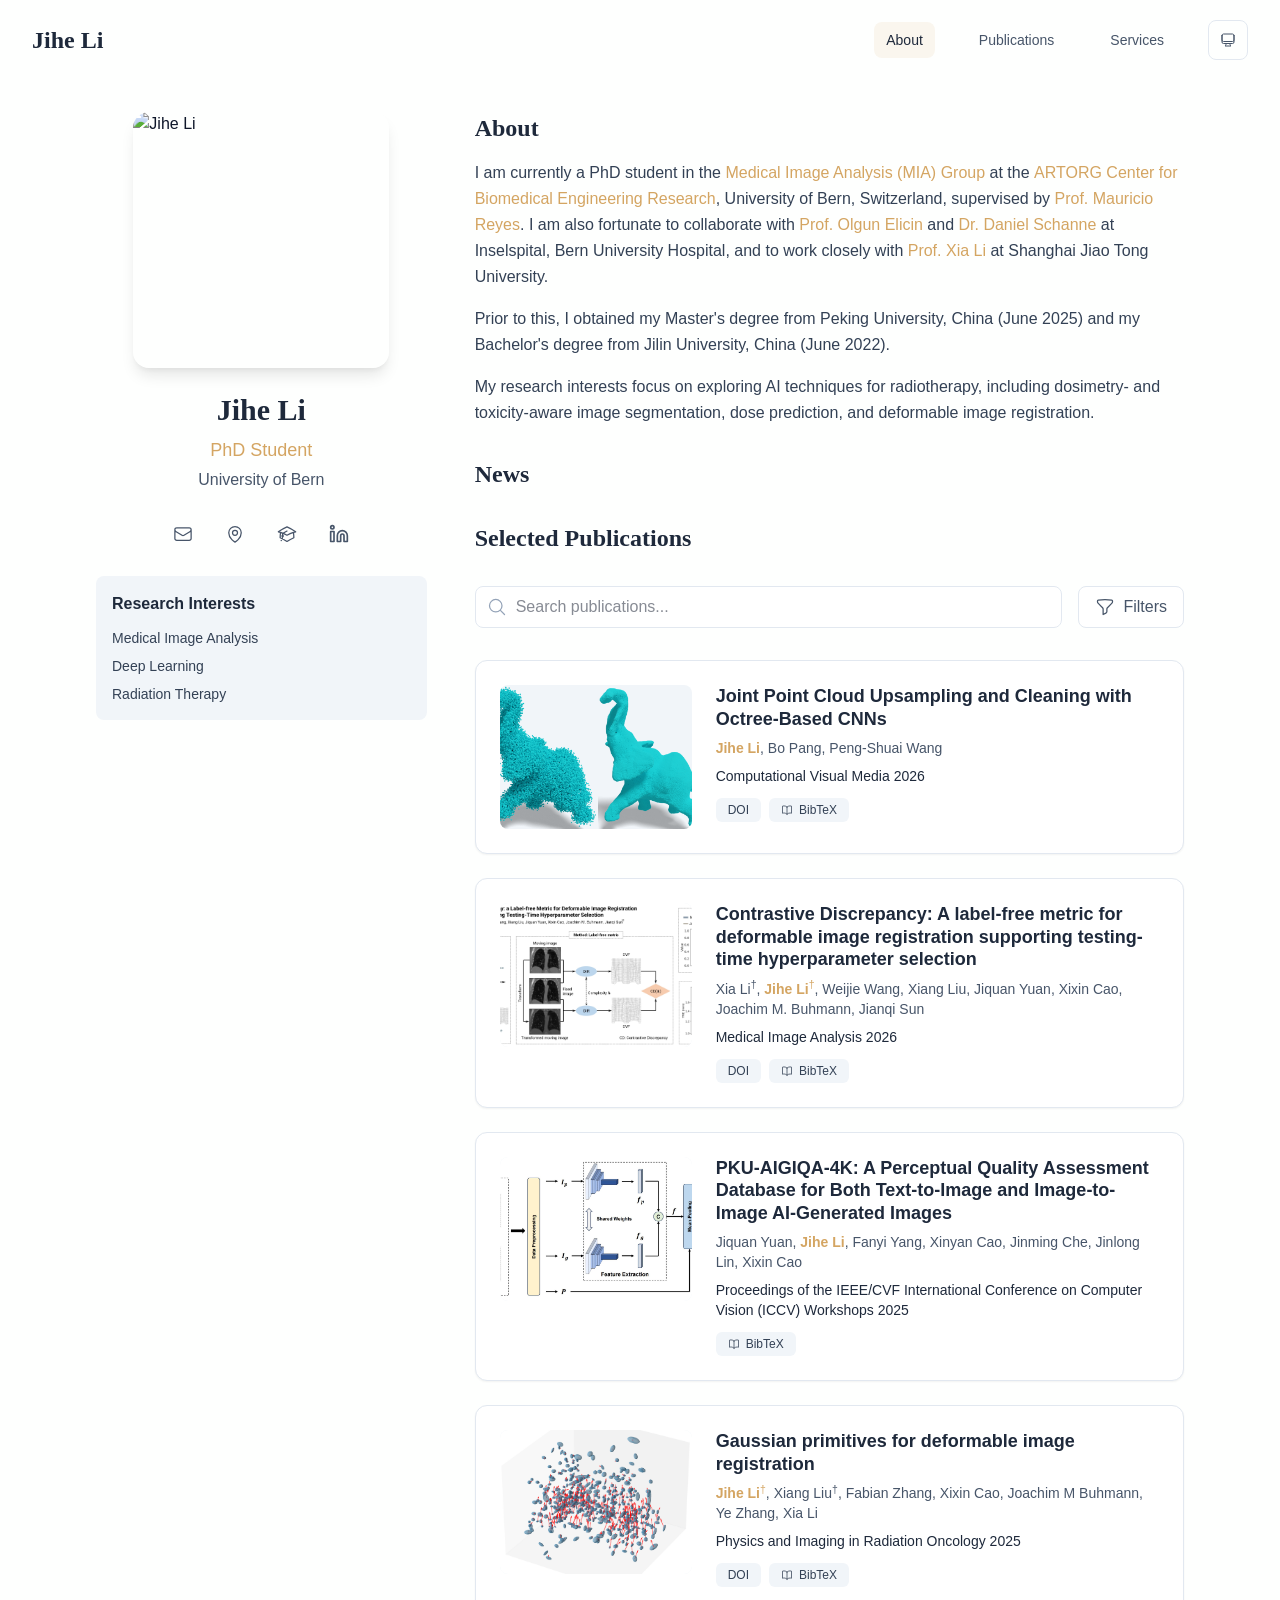
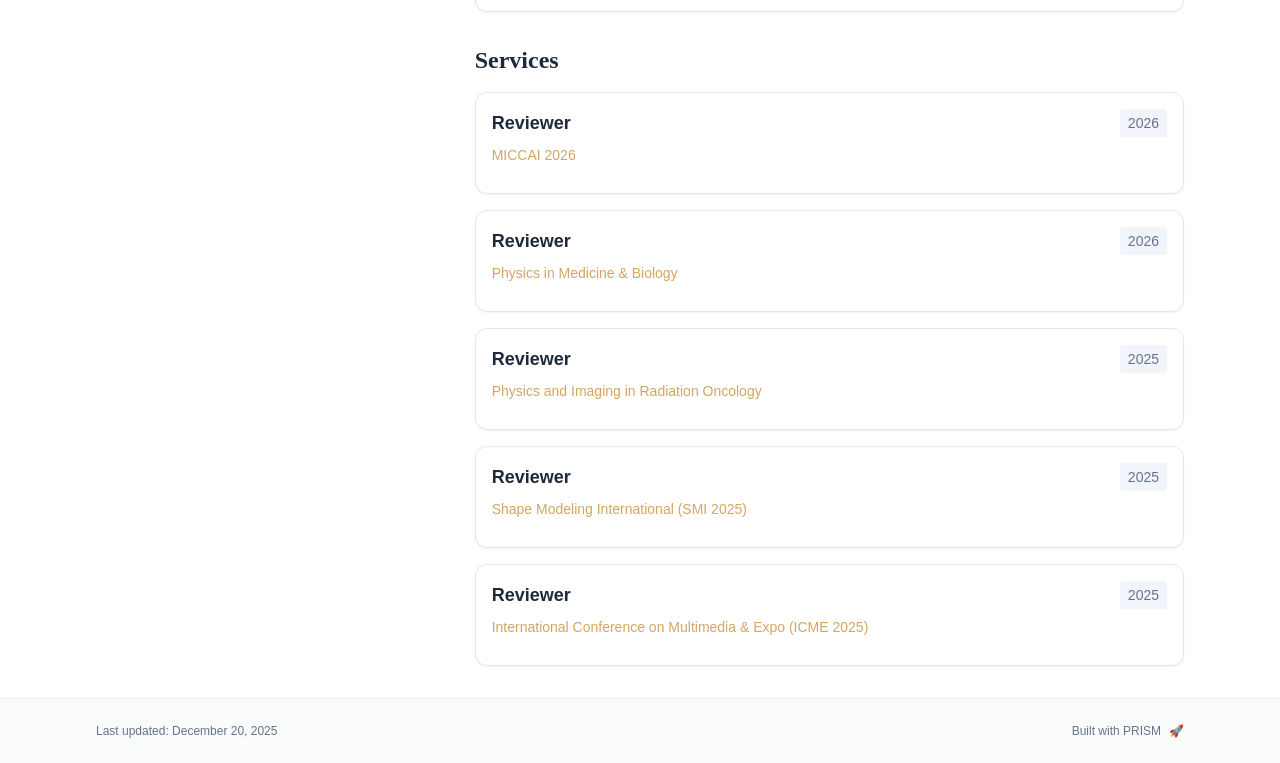
==== commit b6d09a14: "update" ====
--- a/index.html
+++ b/index.html
@@ -1,4 +1,4 @@
-<!DOCTYPE html><!--QhmvUGgiE3gWcZhxU0HoE--><html lang="en" class="scroll-smooth"><head><meta charSet="utf-8"/><meta name="viewport" content="width=device-width, initial-scale=1"/><link rel="preload" as="image" href="/bio.png"/><link rel="stylesheet" href="/_next/static/css/92b53c90e215dddf.css" data-precedence="next"/><link rel="preload" as="script" fetchPriority="low" href="/_next/static/chunks/webpack-4a6fea9592d99ef7.js"/><script src="/_next/static/chunks/4bd1b696-c023c6e3521b1417.js" async=""></script><script src="/_next/static/chunks/255-e057be79bd379a49.js" async=""></script><script src="/_next/static/chunks/main-app-35e588bac4b90381.js" async=""></script><script src="/_next/static/chunks/185-02e5984e85404956.js" async=""></script><script src="/_next/static/chunks/619-9168df9c2a29b74b.js" async=""></script><script src="/_next/static/chunks/599-36b43173d762fc47.js" async=""></script><script src="/_next/static/chunks/app/layout-0357ada6df60ca63.js" async=""></script><script src="/_next/static/chunks/140-5ce7a5cc299b9e70.js" async=""></script><script src="/_next/static/chunks/681-68a0f630dd3881d4.js" async=""></script><script src="/_next/static/chunks/app/page-4f940f0b2da0a844.js" async=""></script><link rel="icon" href="/icon.png" type="image/svg+xml"/><link rel="dns-prefetch" href="https://google-fonts.jialeliu.com"/><link rel="preconnect" href="https://google-fonts.jialeliu.com" crossorigin=""/><link rel="preload" as="style" href="https://google-fonts.jialeliu.com/css2?family=Inter:wght@300;400;500;600;700&amp;family=Crimson+Text:ital,wght@0,400;0,600;1,400&amp;display=swap"/><title>Jihe Li</title><meta name="description" content="PhD student at the University of Bern."/><meta name="author" content="Jihe Li"/><meta name="keywords" content="Jihe Li,PhD,Research,University of Bern"/><meta name="creator" content="Jihe Li"/><meta name="publisher" content="Jihe Li"/><meta property="og:title" content="Jihe Li"/><meta property="og:description" content="PhD student at the University of Bern."/><meta property="og:site_name" content="Jihe Li&#x27;s Academic Website"/><meta property="og:locale" content="en_US"/><meta property="og:type" content="website"/><meta name="twitter:card" content="summary"/><meta name="twitter:title" content="Jihe Li"/><meta name="twitter:description" content="PhD student at the University of Bern."/><link rel="icon" href="/icon.png"/><link rel="stylesheet" id="gfonts-css" href="https://google-fonts.jialeliu.com/css2?family=Inter:wght@300;400;500;600;700&amp;family=Crimson+Text:ital,wght@0,400;0,600;1,400&amp;display=swap" media="print"/><script>
+<!DOCTYPE html><!--5NmoEDc1rUrNWexxACPqZ--><html lang="en" class="scroll-smooth"><head><meta charSet="utf-8"/><meta name="viewport" content="width=device-width, initial-scale=1"/><link rel="preload" as="image" href="/bio.png"/><link rel="stylesheet" href="/_next/static/css/8cb6416d0acd12cd.css" data-precedence="next"/><link rel="preload" as="script" fetchPriority="low" href="/_next/static/chunks/webpack-4a6fea9592d99ef7.js"/><script src="/_next/static/chunks/4bd1b696-c023c6e3521b1417.js" async=""></script><script src="/_next/static/chunks/255-e057be79bd379a49.js" async=""></script><script src="/_next/static/chunks/main-app-35e588bac4b90381.js" async=""></script><script src="/_next/static/chunks/185-02e5984e85404956.js" async=""></script><script src="/_next/static/chunks/619-9168df9c2a29b74b.js" async=""></script><script src="/_next/static/chunks/599-36b43173d762fc47.js" async=""></script><script src="/_next/static/chunks/app/layout-0357ada6df60ca63.js" async=""></script><script src="/_next/static/chunks/140-5ce7a5cc299b9e70.js" async=""></script><script src="/_next/static/chunks/681-68a0f630dd3881d4.js" async=""></script><script src="/_next/static/chunks/app/page-4f940f0b2da0a844.js" async=""></script><link rel="icon" href="/icon.png" type="image/svg+xml"/><link rel="dns-prefetch" href="https://google-fonts.jialeliu.com"/><link rel="preconnect" href="https://google-fonts.jialeliu.com" crossorigin=""/><link rel="preload" as="style" href="https://google-fonts.jialeliu.com/css2?family=Inter:wght@300;400;500;600;700&amp;family=Crimson+Text:ital,wght@0,400;0,600;1,400&amp;display=swap"/><title>Jihe Li</title><meta name="description" content="PhD student at the University of Bern."/><meta name="author" content="Jihe Li"/><meta name="keywords" content="Jihe Li,PhD,Research,University of Bern"/><meta name="creator" content="Jihe Li"/><meta name="publisher" content="Jihe Li"/><meta property="og:title" content="Jihe Li"/><meta property="og:description" content="PhD student at the University of Bern."/><meta property="og:site_name" content="Jihe Li&#x27;s Academic Website"/><meta property="og:locale" content="en_US"/><meta property="og:type" content="website"/><meta name="twitter:card" content="summary"/><meta name="twitter:title" content="Jihe Li"/><meta name="twitter:description" content="PhD student at the University of Bern."/><link rel="icon" href="/icon.png"/><link rel="stylesheet" id="gfonts-css" href="https://google-fonts.jialeliu.com/css2?family=Inter:wght@300;400;500;600;700&amp;family=Crimson+Text:ital,wght@0,400;0,600;1,400&amp;display=swap" media="print"/><script>
               (function(){
                 var l = document.getElementById('gfonts-css');
                 if (!l) return;
@@ -23,4 +23,4 @@
               }
             </script><script src="/_next/static/chunks/polyfills-42372ed130431b0a.js" noModule=""></script></head><body class="font-sans antialiased"><div hidden=""><!--$--><!--/$--></div><div style="visibility:hidden"><nav class="fixed top-0 left-0 right-0 z-50" data-headlessui-state=""><div class="transition-all duration-300 ease-out bg-transparent" style="transform:translateY(-100px)"><div class="max-w-7xl mx-auto px-4 sm:px-6 lg:px-8"><div class="flex justify-between items-center h-16 lg:h-20"><div class="flex-shrink-0" tabindex="0"><a class="text-xl lg:text-2xl font-serif font-semibold text-primary hover:text-accent transition-colors duration-200" href="/">Jihe Li</a></div><div class="hidden lg:block"><div class="ml-10 flex items-center space-x-8"><div class="flex items-baseline space-x-8"><a class="relative px-3 py-2 text-sm font-medium transition-all duration-200 rounded hover:bg-accent/10 hover:shadow-sm text-primary" href="/#about"><span class="relative z-10">About</span><div class="absolute inset-0 bg-accent/10 rounded-lg"></div></a><a class="relative px-3 py-2 text-sm font-medium transition-all duration-200 rounded hover:bg-accent/10 hover:shadow-sm text-neutral-600 hover:text-primary" href="/#publications"><span class="relative z-10">Publications</span></a><a class="relative px-3 py-2 text-sm font-medium transition-all duration-200 rounded hover:bg-accent/10 hover:shadow-sm text-neutral-600 hover:text-primary" href="/#services"><span class="relative z-10">Services</span></a></div><div class="flex items-center justify-center w-10 h-10 rounded-lg border border-neutral-200 dark:border-[rgba(148,163,184,0.24)] bg-background dark:bg-neutral-800"><div class="w-4 h-4 rounded-full bg-neutral-300 animate-pulse"></div></div></div></div><div class="lg:hidden flex items-center space-x-2"><div class="flex items-center justify-center w-10 h-10 rounded-lg border border-neutral-200 dark:border-[rgba(148,163,184,0.24)] bg-background dark:bg-neutral-800"><div class="w-4 h-4 rounded-full bg-neutral-300 animate-pulse"></div></div><button class="inline-flex items-center justify-center p-2 rounded-md text-neutral-600 hover:text-primary hover:bg-neutral-100 dark:hover:bg-neutral-800 focus:outline-none focus:ring-2 focus:ring-inset focus:ring-accent transition-colors duration-200" id="headlessui-disclosure-button-_R_5pdb_" type="button" aria-expanded="false" data-headlessui-state=""><span class="sr-only">Open main menu</span><div><svg xmlns="http://www.w3.org/2000/svg" fill="none" viewBox="0 0 24 24" stroke-width="1.5" stroke="currentColor" aria-hidden="true" data-slot="icon" class="block h-6 w-6"><path stroke-linecap="round" stroke-linejoin="round" d="M3.75 6.75h16.5M3.75 12h16.5m-16.5 5.25h16.5"></path></svg></div></button></div></div></div></div></nav><main class="min-h-screen pt-16 lg:pt-20"><div class="max-w-6xl mx-auto px-4 sm:px-6 lg:px-8 py-8 bg-background min-h-screen"><div class="grid grid-cols-1 lg:grid-cols-3 gap-12"><div class="lg:col-span-1"><div class="sticky top-8" style="opacity:0;transform:translateY(20px)"><div class="w-64 h-64 mx-auto mb-6 rounded-2xl overflow-hidden shadow-lg hover:shadow-xl transition-all duration-200 hover:scale-105"><img alt="Jihe Li" width="256" height="256" decoding="async" data-nimg="1" class="w-full h-full object-cover object-[32%_center]" style="color:transparent" src="/bio.png"/></div><div class="text-center mb-6"><h1 class="text-3xl font-serif font-bold text-primary mb-2">Jihe Li</h1><p class="text-lg text-accent font-medium mb-1">PhD Student</p><p class="text-neutral-600 mb-2">University of Bern</p></div><div class="flex flex-wrap justify-center gap-3 sm:gap-4 mb-6 relative px-2"><div class="relative"><button class="p-2 sm:p-2 transition-colors duration-200 text-neutral-600 dark:text-neutral-400 hover:text-accent" aria-label="Email"><svg xmlns="http://www.w3.org/2000/svg" fill="none" viewBox="0 0 24 24" stroke-width="1.5" stroke="currentColor" aria-hidden="true" data-slot="icon" class="h-5 w-5"><path stroke-linecap="round" stroke-linejoin="round" d="M21.75 6.75v10.5a2.25 2.25 0 0 1-2.25 2.25h-15a2.25 2.25 0 0 1-2.25-2.25V6.75m19.5 0A2.25 2.25 0 0 0 19.5 4.5h-15a2.25 2.25 0 0 0-2.25 2.25m19.5 0v.243a2.25 2.25 0 0 1-1.07 1.916l-7.5 4.615a2.25 2.25 0 0 1-2.36 0L3.32 8.91a2.25 2.25 0 0 1-1.07-1.916V6.75"></path></svg></button></div><div class="relative"><button class="p-2 sm:p-2 transition-colors duration-200 text-neutral-600 dark:text-neutral-400 hover:text-accent" aria-label="Location"><svg xmlns="http://www.w3.org/2000/svg" fill="none" viewBox="0 0 24 24" stroke-width="1.5" stroke="currentColor" aria-hidden="true" data-slot="icon" class="h-5 w-5"><path stroke-linecap="round" stroke-linejoin="round" d="M15 10.5a3 3 0 1 1-6 0 3 3 0 0 1 6 0Z"></path><path stroke-linecap="round" stroke-linejoin="round" d="M19.5 10.5c0 7.142-7.5 11.25-7.5 11.25S4.5 17.642 4.5 10.5a7.5 7.5 0 1 1 15 0Z"></path></svg></button></div><a href="https://scholar.google.com/citations?user=ESuWkVEAAAAJ&amp;hl=en" target="_blank" rel="noopener noreferrer" class="p-2 sm:p-2 text-neutral-600 dark:text-neutral-400 hover:text-accent transition-colors duration-200" aria-label="Google Scholar"><svg xmlns="http://www.w3.org/2000/svg" fill="none" viewBox="0 0 24 24" stroke-width="1.5" stroke="currentColor" aria-hidden="true" data-slot="icon" class="h-5 w-5"><path stroke-linecap="round" stroke-linejoin="round" d="M4.26 10.147a60.438 60.438 0 0 0-.491 6.347A48.62 48.62 0 0 1 12 20.904a48.62 48.62 0 0 1 8.232-4.41 60.46 60.46 0 0 0-.491-6.347m-15.482 0a50.636 50.636 0 0 0-2.658-.813A59.906 59.906 0 0 1 12 3.493a59.903 59.903 0 0 1 10.399 5.84c-.896.248-1.783.52-2.658.814m-15.482 0A50.717 50.717 0 0 1 12 13.489a50.702 50.702 0 0 1 7.74-3.342M6.75 15a.75.75 0 1 0 0-1.5.75.75 0 0 0 0 1.5Zm0 0v-3.675A55.378 55.378 0 0 1 12 8.443m-7.007 11.55A5.981 5.981 0 0 0 6.75 15.75v-1.5"></path></svg></a><a href="https://www.linkedin.com/in/jihe-li-058460334/" target="_blank" rel="noopener noreferrer" class="p-2 sm:p-2 text-neutral-600 dark:text-neutral-400 hover:text-accent transition-colors duration-200" aria-label="LinkedIn"><svg xmlns="http://www.w3.org/2000/svg" width="24" height="24" viewBox="0 0 24 24" fill="none" stroke="currentColor" stroke-width="2" stroke-linecap="round" stroke-linejoin="round" class="lucide lucide-linkedin h-5 w-5" aria-hidden="true"><path d="M16 8a6 6 0 0 1 6 6v7h-4v-7a2 2 0 0 0-2-2 2 2 0 0 0-2 2v7h-4v-7a6 6 0 0 1 6-6z"></path><rect width="4" height="12" x="2" y="9"></rect><circle cx="4" cy="4" r="2"></circle></svg></a></div><div class="bg-neutral-100 dark:bg-neutral-800 rounded-lg p-4 mb-6 hover:shadow-lg transition-all duration-200 hover:scale-[1.02]"><h3 class="font-semibold text-primary mb-3">Research Interests</h3><div class="space-y-2 text-sm text-neutral-700 dark:text-neutral-500"><div>Medical Image Analysis</div><div>Deep Learning</div><div>Radiation Therapy</div></div></div></div></div><div class="lg:col-span-2 space-y-8"><section id="about" class="scroll-mt-24 space-y-8"><section style="opacity:0;transform:translateY(20px)"><h2 class="text-2xl font-serif font-bold text-primary mb-4">About</h2><div class="text-neutral-700 dark:text-neutral-600 leading-relaxed"><p class="mb-4 last:mb-0">I am currently a PhD student in the <a href="https://www.artorg.unibe.ch/research/mia/index_eng.html" node="[object Object]" target="_blank" rel="noopener noreferrer" class="text-accent font-medium transition-all duration-200 rounded hover:bg-accent/10 hover:shadow-sm">Medical Image Analysis (MIA) Group</a> at the <a href="https://www.artorg.unibe.ch/" node="[object Object]" target="_blank" rel="noopener noreferrer" class="text-accent font-medium transition-all duration-200 rounded hover:bg-accent/10 hover:shadow-sm">ARTORG Center for Biomedical Engineering Research</a>, University of Bern, Switzerland, supervised by <a href="https://mauricioreyes.me/" node="[object Object]" target="_blank" rel="noopener noreferrer" class="text-accent font-medium transition-all duration-200 rounded hover:bg-accent/10 hover:shadow-sm">Prof. Mauricio Reyes</a>. I am also fortunate to collaborate with <a href="https://scholar.google.com/citations?user=6k89PJAAAAAJ&amp;hl=en" node="[object Object]" target="_blank" rel="noopener noreferrer" class="text-accent font-medium transition-all duration-200 rounded hover:bg-accent/10 hover:shadow-sm">Prof. Olgun Elicin</a> and <a href="https://radioonkologie.insel.ch/de/ueber-uns/details/person/detail/daniel-schanne" node="[object Object]" target="_blank" rel="noopener noreferrer" class="text-accent font-medium transition-all duration-200 rounded hover:bg-accent/10 hover:shadow-sm">Dr. Daniel Schanne</a> at Inselspital, Bern University Hospital, and to work closely with <a href="https://medapt.cn/" node="[object Object]" target="_blank" rel="noopener noreferrer" class="text-accent font-medium transition-all duration-200 rounded hover:bg-accent/10 hover:shadow-sm">Prof. Xia Li</a> at Shanghai Jiao Tong University.</p>
 <p class="mb-4 last:mb-0">Prior to this, I obtained my Master&#x27;s degree from Peking University, China (June 2025) and my Bachelor&#x27;s degree from Jilin University, China (June 2022).</p>
-<p class="mb-4 last:mb-0">My research interests focus on exploring AI techniques for radiotherapy, including dosimetry- and toxicity-aware image segmentation, dose prediction, and deformable image registration.</p></div></section><section style="opacity:0;transform:translateY(20px)"><h2 class="text-2xl font-serif font-bold text-primary mb-4">News</h2><div class="space-y-3"></div></section></section><section id="publications" class="scroll-mt-24 space-y-8"><div style="opacity:0;transform:translateY(20px)"><div class="mb-8"><h1 class="text-2xl font-serif font-bold text-primary mb-4">Selected Publications</h1></div><div class="mb-8 space-y-4"><div class="flex flex-col sm:flex-row gap-4"><div class="relative flex-grow"><svg xmlns="http://www.w3.org/2000/svg" fill="none" viewBox="0 0 24 24" stroke-width="1.5" stroke="currentColor" aria-hidden="true" data-slot="icon" class="absolute left-3 top-1/2 transform -translate-y-1/2 h-5 w-5 text-neutral-400"><path stroke-linecap="round" stroke-linejoin="round" d="m21 21-5.197-5.197m0 0A7.5 7.5 0 1 0 5.196 5.196a7.5 7.5 0 0 0 10.607 10.607Z"></path></svg><input type="text" placeholder="Search publications..." class="w-full pl-10 pr-4 py-2 rounded-lg border border-neutral-200 dark:border-neutral-800 bg-white dark:bg-neutral-900 focus:ring-2 focus:ring-accent focus:border-transparent transition-all duration-200" value=""/></div><button class="flex items-center justify-center px-4 py-2 rounded-lg border transition-all duration-200 bg-white dark:bg-neutral-900 border-neutral-200 dark:border-neutral-800 text-neutral-600 hover:border-accent hover:text-accent"><svg xmlns="http://www.w3.org/2000/svg" fill="none" viewBox="0 0 24 24" stroke-width="1.5" stroke="currentColor" aria-hidden="true" data-slot="icon" class="h-5 w-5 mr-2"><path stroke-linecap="round" stroke-linejoin="round" d="M12 3c2.755 0 5.455.232 8.083.678.533.09.917.556.917 1.096v1.044a2.25 2.25 0 0 1-.659 1.591l-5.432 5.432a2.25 2.25 0 0 0-.659 1.591v2.927a2.25 2.25 0 0 1-1.244 2.013L9.75 21v-6.568a2.25 2.25 0 0 0-.659-1.591L3.659 7.409A2.25 2.25 0 0 1 3 5.818V4.774c0-.54.384-1.006.917-1.096A48.32 48.32 0 0 1 12 3Z"></path></svg>Filters</button></div></div><div class="space-y-6"><div class="bg-white dark:bg-neutral-900 p-6 rounded-xl shadow-sm border border-neutral-200 dark:border-neutral-800 hover:shadow-md transition-all duration-200" style="opacity:0;transform:translateY(20px)"><div class="flex flex-col md:flex-row gap-6"><div class="w-full md:w-48 flex-shrink-0"><div class="aspect-video md:aspect-[4/3] relative rounded-lg overflow-hidden bg-neutral-100 dark:bg-neutral-800"><img alt="Joint Point Cloud Upsampling and Cleaning with Octree-Based CNNs" loading="lazy" decoding="async" data-nimg="fill" class="object-cover" style="position:absolute;height:100%;width:100%;left:0;top:0;right:0;bottom:0;color:transparent" src="/papers/ounet.png"/></div></div><div class="flex-grow"><h3 class="text-lg font-semibold text-primary mb-2 leading-tight">Joint Point Cloud Upsampling and Cleaning with Octree-Based CNNs</h3><p class="text-sm text-neutral-600 dark:text-neutral-400 mb-2"><span><span class="font-semibold text-accent ">Jihe Li</span>, </span><span><span class=" ">Bo Pang</span>, </span><span><span class=" ">Peng-Shuai Wang</span></span></p><p class="text-sm font-medium text-neutral-800 dark:text-neutral-600 mb-3">Computational Visual Media<!-- --> <!-- -->2026</p><div class="flex flex-wrap gap-2 mt-auto"><a href="https://doi.org/10.26599/CVM.2025.9450465" target="_blank" rel="noopener noreferrer" class="inline-flex items-center px-3 py-1 rounded-md text-xs font-medium bg-neutral-100 dark:bg-neutral-800 text-neutral-700 dark:text-neutral-300 hover:bg-accent hover:text-white transition-colors">DOI</a><button class="inline-flex items-center px-3 py-1 rounded-md text-xs font-medium transition-colors bg-neutral-100 dark:bg-neutral-800 text-neutral-700 dark:text-neutral-300 hover:bg-accent hover:text-white"><svg xmlns="http://www.w3.org/2000/svg" fill="none" viewBox="0 0 24 24" stroke-width="1.5" stroke="currentColor" aria-hidden="true" data-slot="icon" class="h-3 w-3 mr-1.5"><path stroke-linecap="round" stroke-linejoin="round" d="M12 6.042A8.967 8.967 0 0 0 6 3.75c-1.052 0-2.062.18-3 .512v14.25A8.987 8.987 0 0 1 6 18c2.305 0 4.408.867 6 2.292m0-14.25a8.966 8.966 0 0 1 6-2.292c1.052 0 2.062.18 3 .512v14.25A8.987 8.987 0 0 0 18 18a8.967 8.967 0 0 0-6 2.292m0-14.25v14.25"></path></svg>BibTeX</button></div></div></div></div><div class="bg-white dark:bg-neutral-900 p-6 rounded-xl shadow-sm border border-neutral-200 dark:border-neutral-800 hover:shadow-md transition-all duration-200" style="opacity:0;transform:translateY(20px)"><div class="flex flex-col md:flex-row gap-6"><div class="w-full md:w-48 flex-shrink-0"><div class="aspect-video md:aspect-[4/3] relative rounded-lg overflow-hidden bg-neutral-100 dark:bg-neutral-800"><img alt="Contrastive Discrepancy: A label-free metric for deformable image registration supporting testing-time hyperparameter selection" loading="lazy" decoding="async" data-nimg="fill" class="object-cover" style="position:absolute;height:100%;width:100%;left:0;top:0;right:0;bottom:0;color:transparent" src="/papers/media_cd.png"/></div></div><div class="flex-grow"><h3 class="text-lg font-semibold text-primary mb-2 leading-tight">Contrastive Discrepancy: A label-free metric for deformable image registration supporting testing-time hyperparameter selection</h3><p class="text-sm text-neutral-600 dark:text-neutral-400 mb-2"><span><span class=" ">Xia Li</span>, </span><span><span class="font-semibold text-accent ">Jihe Li</span>, </span><span><span class=" ">Weijie Wang</span>, </span><span><span class=" ">Xiang Liu</span>, </span><span><span class=" ">Jiquan Yuan</span>, </span><span><span class=" ">Xixin Cao</span>, </span><span><span class=" ">Joachim M. Buhmann</span>, </span><span><span class=" ">Jianqi Sun</span></span></p><p class="text-sm font-medium text-neutral-800 dark:text-neutral-600 mb-3">Medical Image Analysis<!-- --> <!-- -->2026</p><div class="flex flex-wrap gap-2 mt-auto"><a href="https://doi.org/https://doi.org/10.1016/j.media.2026.104210" target="_blank" rel="noopener noreferrer" class="inline-flex items-center px-3 py-1 rounded-md text-xs font-medium bg-neutral-100 dark:bg-neutral-800 text-neutral-700 dark:text-neutral-300 hover:bg-accent hover:text-white transition-colors">DOI</a><button class="inline-flex items-center px-3 py-1 rounded-md text-xs font-medium transition-colors bg-neutral-100 dark:bg-neutral-800 text-neutral-700 dark:text-neutral-300 hover:bg-accent hover:text-white"><svg xmlns="http://www.w3.org/2000/svg" fill="none" viewBox="0 0 24 24" stroke-width="1.5" stroke="currentColor" aria-hidden="true" data-slot="icon" class="h-3 w-3 mr-1.5"><path stroke-linecap="round" stroke-linejoin="round" d="M12 6.042A8.967 8.967 0 0 0 6 3.75c-1.052 0-2.062.18-3 .512v14.25A8.987 8.987 0 0 1 6 18c2.305 0 4.408.867 6 2.292m0-14.25a8.966 8.966 0 0 1 6-2.292c1.052 0 2.062.18 3 .512v14.25A8.987 8.987 0 0 0 18 18a8.967 8.967 0 0 0-6 2.292m0-14.25v14.25"></path></svg>BibTeX</button></div></div></div></div><div class="bg-white dark:bg-neutral-900 p-6 rounded-xl shadow-sm border border-neutral-200 dark:border-neutral-800 hover:shadow-md transition-all duration-200" style="opacity:0;transform:translateY(20px)"><div class="flex flex-col md:flex-row gap-6"><div class="w-full md:w-48 flex-shrink-0"><div class="aspect-video md:aspect-[4/3] relative rounded-lg overflow-hidden bg-neutral-100 dark:bg-neutral-800"><img alt="PKU-AIGIQA-4K: A Perceptual Quality Assessment Database for Both Text-to-Image and Image-to-Image AI-Generated Images" loading="lazy" decoding="async" data-nimg="fill" class="object-cover" style="position:absolute;height:100%;width:100%;left:0;top:0;right:0;bottom:0;color:transparent" src="/papers/pku4k.png"/></div></div><div class="flex-grow"><h3 class="text-lg font-semibold text-primary mb-2 leading-tight">PKU-AIGIQA-4K: A Perceptual Quality Assessment Database for Both Text-to-Image and Image-to-Image AI-Generated Images</h3><p class="text-sm text-neutral-600 dark:text-neutral-400 mb-2"><span><span class=" ">Jiquan Yuan</span>, </span><span><span class="font-semibold text-accent ">Jihe Li</span>, </span><span><span class=" ">Fanyi Yang</span>, </span><span><span class=" ">Xinyan Cao</span>, </span><span><span class=" ">Jinming Che</span>, </span><span><span class=" ">Jinlong Lin</span>, </span><span><span class=" ">Xixin Cao</span></span></p><p class="text-sm font-medium text-neutral-800 dark:text-neutral-600 mb-3">Proceedings of the IEEE/CVF International Conference on Computer Vision (ICCV) Workshops<!-- --> <!-- -->2025</p><div class="flex flex-wrap gap-2 mt-auto"><button class="inline-flex items-center px-3 py-1 rounded-md text-xs font-medium transition-colors bg-neutral-100 dark:bg-neutral-800 text-neutral-700 dark:text-neutral-300 hover:bg-accent hover:text-white"><svg xmlns="http://www.w3.org/2000/svg" fill="none" viewBox="0 0 24 24" stroke-width="1.5" stroke="currentColor" aria-hidden="true" data-slot="icon" class="h-3 w-3 mr-1.5"><path stroke-linecap="round" stroke-linejoin="round" d="M12 6.042A8.967 8.967 0 0 0 6 3.75c-1.052 0-2.062.18-3 .512v14.25A8.987 8.987 0 0 1 6 18c2.305 0 4.408.867 6 2.292m0-14.25a8.966 8.966 0 0 1 6-2.292c1.052 0 2.062.18 3 .512v14.25A8.987 8.987 0 0 0 18 18a8.967 8.967 0 0 0-6 2.292m0-14.25v14.25"></path></svg>BibTeX</button></div></div></div></div><div class="bg-white dark:bg-neutral-900 p-6 rounded-xl shadow-sm border border-neutral-200 dark:border-neutral-800 hover:shadow-md transition-all duration-200" style="opacity:0;transform:translateY(20px)"><div class="flex flex-col md:flex-row gap-6"><div class="w-full md:w-48 flex-shrink-0"><div class="aspect-video md:aspect-[4/3] relative rounded-lg overflow-hidden bg-neutral-100 dark:bg-neutral-800"><img alt="Gaussian primitives for deformable image registration" loading="lazy" decoding="async" data-nimg="fill" class="object-cover" style="position:absolute;height:100%;width:100%;left:0;top:0;right:0;bottom:0;color:transparent" src="/papers/gaussian.png"/></div></div><div class="flex-grow"><h3 class="text-lg font-semibold text-primary mb-2 leading-tight">Gaussian primitives for deformable image registration</h3><p class="text-sm text-neutral-600 dark:text-neutral-400 mb-2"><span><span class="font-semibold text-accent ">Jihe Li</span><sup class="ml-0 text-accent">†</sup>, </span><span><span class=" ">Xiang Liu</span><sup class="ml-0 text-neutral-600 dark:text-neutral-400">†</sup>, </span><span><span class=" ">Fabian Zhang</span>, </span><span><span class=" ">Xixin Cao</span>, </span><span><span class=" ">Joachim M Buhmann</span>, </span><span><span class=" ">Ye Zhang</span>, </span><span><span class=" ">Xia Li</span></span></p><p class="text-sm font-medium text-neutral-800 dark:text-neutral-600 mb-3">Physics and Imaging in Radiation Oncology<!-- --> <!-- -->2025</p><div class="flex flex-wrap gap-2 mt-auto"><a href="https://doi.org/https://doi.org/10.1016/j.phro.2025.100821" target="_blank" rel="noopener noreferrer" class="inline-flex items-center px-3 py-1 rounded-md text-xs font-medium bg-neutral-100 dark:bg-neutral-800 text-neutral-700 dark:text-neutral-300 hover:bg-accent hover:text-white transition-colors">DOI</a><button class="inline-flex items-center px-3 py-1 rounded-md text-xs font-medium transition-colors bg-neutral-100 dark:bg-neutral-800 text-neutral-700 dark:text-neutral-300 hover:bg-accent hover:text-white"><svg xmlns="http://www.w3.org/2000/svg" fill="none" viewBox="0 0 24 24" stroke-width="1.5" stroke="currentColor" aria-hidden="true" data-slot="icon" class="h-3 w-3 mr-1.5"><path stroke-linecap="round" stroke-linejoin="round" d="M12 6.042A8.967 8.967 0 0 0 6 3.75c-1.052 0-2.062.18-3 .512v14.25A8.987 8.987 0 0 1 6 18c2.305 0 4.408.867 6 2.292m0-14.25a8.966 8.966 0 0 1 6-2.292c1.052 0 2.062.18 3 .512v14.25A8.987 8.987 0 0 0 18 18a8.967 8.967 0 0 0-6 2.292m0-14.25v14.25"></path></svg>BibTeX</button></div></div></div></div></div></div></section><section id="services" class="scroll-mt-24 space-y-8"><div style="opacity:0;transform:translateY(20px)"><div class="mb-4"><h1 class="text-2xl font-serif font-bold text-primary mb-4">Services</h1></div><div class="grid gap-4"><div class="bg-white dark:bg-neutral-900 p-4 rounded-xl shadow-sm border border-neutral-200 dark:border-neutral-800 hover:shadow-lg transition-all duration-200 hover:scale-[1.01]" style="opacity:0;transform:translateY(20px)"><div class="flex justify-between items-start mb-2"><h3 class="text-lg font-semibold text-primary">Reviewer</h3><span class="text-sm text-neutral-500 font-medium bg-neutral-100 dark:bg-neutral-800 px-2 py-1 rounded">2026</span></div><p class="text-sm text-accent font-medium mb-3">MICCAI 2026</p></div><div class="bg-white dark:bg-neutral-900 p-4 rounded-xl shadow-sm border border-neutral-200 dark:border-neutral-800 hover:shadow-lg transition-all duration-200 hover:scale-[1.01]" style="opacity:0;transform:translateY(20px)"><div class="flex justify-between items-start mb-2"><h3 class="text-lg font-semibold text-primary">Reviewer</h3><span class="text-sm text-neutral-500 font-medium bg-neutral-100 dark:bg-neutral-800 px-2 py-1 rounded">2026</span></div><p class="text-sm text-accent font-medium mb-3">Physics in Medicine &amp; Biology</p></div><div class="bg-white dark:bg-neutral-900 p-4 rounded-xl shadow-sm border border-neutral-200 dark:border-neutral-800 hover:shadow-lg transition-all duration-200 hover:scale-[1.01]" style="opacity:0;transform:translateY(20px)"><div class="flex justify-between items-start mb-2"><h3 class="text-lg font-semibold text-primary">Reviewer</h3><span class="text-sm text-neutral-500 font-medium bg-neutral-100 dark:bg-neutral-800 px-2 py-1 rounded">2025</span></div><p class="text-sm text-accent font-medium mb-3">Physics and Imaging in Radiation Oncology</p></div><div class="bg-white dark:bg-neutral-900 p-4 rounded-xl shadow-sm border border-neutral-200 dark:border-neutral-800 hover:shadow-lg transition-all duration-200 hover:scale-[1.01]" style="opacity:0;transform:translateY(20px)"><div class="flex justify-between items-start mb-2"><h3 class="text-lg font-semibold text-primary">Reviewer</h3><span class="text-sm text-neutral-500 font-medium bg-neutral-100 dark:bg-neutral-800 px-2 py-1 rounded">2025</span></div><p class="text-sm text-accent font-medium mb-3">Shape Modeling International (SMI 2025)</p></div><div class="bg-white dark:bg-neutral-900 p-4 rounded-xl shadow-sm border border-neutral-200 dark:border-neutral-800 hover:shadow-lg transition-all duration-200 hover:scale-[1.01]" style="opacity:0;transform:translateY(20px)"><div class="flex justify-between items-start mb-2"><h3 class="text-lg font-semibold text-primary">Reviewer</h3><span class="text-sm text-neutral-500 font-medium bg-neutral-100 dark:bg-neutral-800 px-2 py-1 rounded">2025</span></div><p class="text-sm text-accent font-medium mb-3">International Conference on Multimedia &amp; Expo (ICME 2025)</p></div></div></div></section></div></div></div><!--$--><!--/$--></main><footer class="border-t border-neutral-200/50 bg-neutral-50/50 dark:bg-neutral-900/50 dark:border-neutral-700/50"><div class="max-w-6xl mx-auto px-4 sm:px-6 lg:px-8 py-6"><div class="flex flex-col sm:flex-row justify-between items-center gap-2"><p class="text-xs text-neutral-500">Last updated: <!-- -->December 20, 2025</p><p class="text-xs text-neutral-500 flex items-center"><a href="https://github.com/xyjoey/PRISM" target="_blank" rel="noopener noreferrer">Built with PRISM</a><span class="ml-2">🚀</span></p></div></div></footer></div><script src="/_next/static/chunks/webpack-4a6fea9592d99ef7.js" id="_R_" async=""></script><script>(self.__next_f=self.__next_f||[]).push([0])</script><script>self.__next_f.push([1,"1:\"$Sreact.fragment\"\n2:I[7558,[\"185\",\"static/chunks/185-02e5984e85404956.js\",\"619\",\"static/chunks/619-9168df9c2a29b74b.js\",\"599\",\"static/chunks/599-36b43173d762fc47.js\",\"177\",\"static/chunks/app/layout-0357ada6df60ca63.js\"],\"ThemeProvider\"]\n3:I[9994,[\"185\",\"static/chunks/185-02e5984e85404956.js\",\"619\",\"static/chunks/619-9168df9c2a29b74b.js\",\"599\",\"static/chunks/599-36b43173d762fc47.js\",\"177\",\"static/chunks/app/layout-0357ada6df60ca63.js\"],\"default\"]\n4:I[9766,[],\"\"]\n5:I[8924,[],\"\"]\na:I[7150,[],\"\"]\n:HL[\"/_next/static/css/92b53c90e215dddf.css\",\"style\"]\n"])</script><script>self.__next_f.push([1,"0:{\"P\":null,\"b\":\"QhmvUGgiE3gWcZhxU0HoE\",\"p\":\"\",\"c\":[\"\",\"\"],\"i\":false,\"f\":[[[\"\",{\"children\":[\"__PAGE__\",{}]},\"$undefined\",\"$undefined\",true],[\"\",[\"$\",\"$1\",\"c\",{\"children\":[[[\"$\",\"link\",\"0\",{\"rel\":\"stylesheet\",\"href\":\"/_next/static/css/92b53c90e215dddf.css\",\"precedence\":\"next\",\"crossOrigin\":\"$undefined\",\"nonce\":\"$undefined\"}]],[\"$\",\"html\",null,{\"lang\":\"en\",\"className\":\"scroll-smooth\",\"suppressHydrationWarning\":true,\"children\":[[\"$\",\"head\",null,{\"children\":[[\"$\",\"link\",null,{\"rel\":\"icon\",\"href\":\"/icon.png\",\"type\":\"image/svg+xml\"}],[\"$\",\"link\",null,{\"rel\":\"dns-prefetch\",\"href\":\"https://google-fonts.jialeliu.com\"}],[\"$\",\"link\",null,{\"rel\":\"preconnect\",\"href\":\"https://google-fonts.jialeliu.com\",\"crossOrigin\":\"\"}],[\"$\",\"link\",null,{\"rel\":\"preload\",\"as\":\"style\",\"href\":\"https://google-fonts.jialeliu.com/css2?family=Inter:wght@300;400;500;600;700\u0026family=Crimson+Text:ital,wght@0,400;0,600;1,400\u0026display=swap\"}],[\"$\",\"link\",null,{\"rel\":\"stylesheet\",\"id\":\"gfonts-css\",\"href\":\"https://google-fonts.jialeliu.com/css2?family=Inter:wght@300;400;500;600;700\u0026family=Crimson+Text:ital,wght@0,400;0,600;1,400\u0026display=swap\",\"media\":\"print\"}],[\"$\",\"script\",null,{\"dangerouslySetInnerHTML\":{\"__html\":\"\\n              (function(){\\n                var l = document.getElementById('gfonts-css');\\n                if (!l) return;\\n                if (l.media !== 'all') {\\n                  l.addEventListener('load', function(){ try { l.media = 'all'; } catch(e){} });\\n                }\\n              })();\\n            \"}}],[\"$\",\"noscript\",null,{\"children\":[\"$\",\"link\",null,{\"rel\":\"stylesheet\",\"href\":\"https://google-fonts.jialeliu.com/css2?family=Inter:wght@300;400;500;600;700\u0026family=Crimson+Text:ital,wght@0,400;0,600;1,400\u0026display=swap\"}]}],[\"$\",\"script\",null,{\"dangerouslySetInnerHTML\":{\"__html\":\"\\n              try {\\n                const theme = localStorage.getItem('theme-storage');\\n                const parsed = theme ? JSON.parse(theme) : null;\\n                const setting = parsed?.state?.theme || 'system';\\n                const prefersDark = typeof window !== 'undefined' \u0026\u0026 window.matchMedia \u0026\u0026 window.matchMedia('(prefers-color-scheme: dark)').matches;\\n                const effective = setting === 'dark' ? 'dark' : (setting === 'light' ? 'light' : (prefersDark ? 'dark' : 'light'));\\n                var root = document.documentElement;\\n                root.classList.add(effective);\\n                root.setAttribute('data-theme', effective);\\n              } catch (e) {\\n                var root = document.documentElement;\\n                root.classList.add('light');\\n                root.setAttribute('data-theme', 'light');\\n              }\\n            \"}}]]}],[\"$\",\"body\",null,{\"className\":\"font-sans antialiased\",\"children\":[\"$\",\"$L2\",null,{\"children\":[[\"$\",\"$L3\",null,{\"items\":[{\"title\":\"About\",\"type\":\"page\",\"target\":\"about\",\"href\":\"/\"},{\"title\":\"Publications\",\"type\":\"page\",\"target\":\"publications\",\"href\":\"/publications\"},{\"title\":\"Services\",\"type\":\"page\",\"target\":\"services\",\"href\":\"/services\"}],\"siteTitle\":\"Jihe Li\",\"enableOnePageMode\":true}],[\"$\",\"main\",null,{\"className\":\"min-h-screen pt-16 lg:pt-20\",\"children\":[\"$\",\"$L4\",null,{\"parallelRouterKey\":\"children\",\"error\":\"$undefined\",\"errorStyles\":\"$undefined\",\"errorScripts\":\"$undefined\",\"template\":[\"$\",\"$L5\",null,{}],\"templateStyles\":\"$undefined\",\"templateScripts\":\"$undefined\",\"notFound\":[[[\"$\",\"title\",null,{\"children\":\"404: This page could not be found.\"}],[\"$\",\"div\",null,{\"style\":{\"fontFamily\":\"system-ui,\\\"Segoe UI\\\",Roboto,Helvetica,Arial,sans-serif,\\\"Apple Color Emoji\\\",\\\"Segoe UI Emoji\\\"\",\"height\":\"100vh\",\"textAlign\":\"center\",\"display\":\"flex\",\"flexDirection\":\"column\",\"alignItems\":\"center\",\"justifyContent\":\"center\"},\"children\":[\"$\",\"div\",null,{\"children\":[[\"$\",\"style\",null,{\"dangerouslySetInnerHTML\":{\"__html\":\"body{color:#000;background:#fff;margin:0}.next-error-h1{border-right:1px solid rgba(0,0,0,.3)}@media (prefers-color-scheme:dark){body{color:#fff;background:#000}.next-error-h1{border-right:1px solid rgba(255,255,255,.3)}}\"}}],[\"$\",\"h1\",null,{\"className\":\"next-error-h1\",\"style\":{\"display\":\"inline-block\",\"margin\":\"0 20px 0 0\",\"padding\":\"0 23px 0 0\",\"fontSize\":24,\"fontWeight\":500,\"verticalAlign\":\"top\",\"lineHeight\":\"49px\"},\"children\":404}],\"$L6\"]}]}]],[]],\"forbidden\":\"$undefined\",\"unauthorized\":\"$undefined\"}]}],\"$L7\"]}]}]]}]]}],{\"children\":[\"__PAGE__\",\"$L8\",{},null,false]},null,false],\"$L9\",false]],\"m\":\"$undefined\",\"G\":[\"$a\",[]],\"s\":false,\"S\":true}\n"])</script><script>self.__next_f.push([1,"b:I[7923,[\"185\",\"static/chunks/185-02e5984e85404956.js\",\"619\",\"static/chunks/619-9168df9c2a29b74b.js\",\"599\",\"static/chunks/599-36b43173d762fc47.js\",\"177\",\"static/chunks/app/layout-0357ada6df60ca63.js\"],\"default\"]\nc:I[9756,[\"185\",\"static/chunks/185-02e5984e85404956.js\",\"140\",\"static/chunks/140-5ce7a5cc299b9e70.js\",\"619\",\"static/chunks/619-9168df9c2a29b74b.js\",\"681\",\"static/chunks/681-68a0f630dd3881d4.js\",\"974\",\"static/chunks/app/page-4f940f0b2da0a844.js\"],\"default\"]\nd:I[470,[\"185\",\"static/chunks/185-02e5984e85404956.js\",\"140\",\"static/chunks/140-5ce7a5cc299b9e70.js\",\"619\",\"static/chunks/619-9168df9c2a29b74b.js\",\"681\",\"static/chunks/681-68a0f630dd3881d4.js\",\"974\",\"static/chunks/app/page-4f940f0b2da0a844.js\"],\"default\"]\nf:I[5078,[\"185\",\"static/chunks/185-02e5984e85404956.js\",\"140\",\"static/chunks/140-5ce7a5cc299b9e70.js\",\"619\",\"static/chunks/619-9168df9c2a29b74b.js\",\"681\",\"static/chunks/681-68a0f630dd3881d4.js\",\"974\",\"static/chunks/app/page-4f940f0b2da0a844.js\"],\"default\"]\n10:I[9958,[\"185\",\"static/chunks/185-02e5984e85404956.js\",\"140\",\"static/chunks/140-5ce7a5cc299b9e70.js\",\"619\",\"static/chunks/619-9168df9c2a29b74b.js\",\"681\",\"static/chunks/681-68a0f630dd3881d4.js\",\"974\",\"static/chunks/app/page-4f940f0b2da0a844.js\"],\"default\"]\n13:I[4431,[],\"ViewportBoundary\"]\n15:I[4431,[],\"MetadataBoundary\"]\n16:\"$Sreact.suspense\"\n6:[\"$\",\"div\",null,{\"style\":{\"display\":\"inline-block\"},\"children\":[\"$\",\"h2\",null,{\"style\":{\"fontSize\":14,\"fontWeight\":400,\"lineHeight\":\"49px\",\"margin\":0},\"children\":\"This page could not be found.\"}]}]\n7:[\"$\",\"$Lb\",null,{\"lastUpdated\":\"December 20, 2025\"}]\ne:T407,"])</script><script>self.__next_f.push([1,"I am currently a PhD student in the [Medical Image Analysis (MIA) Group](https://www.artorg.unibe.ch/research/mia/index_eng.html) at the [ARTORG Center for Biomedical Engineering Research](https://www.artorg.unibe.ch/), University of Bern, Switzerland, supervised by [Prof. Mauricio Reyes](https://mauricioreyes.me/). I am also fortunate to collaborate with [Prof. Olgun Elicin](https://scholar.google.com/citations?user=6k89PJAAAAAJ\u0026hl=en) and [Dr. Daniel Schanne](https://radioonkologie.insel.ch/de/ueber-uns/details/person/detail/daniel-schanne) at Inselspital, Bern University Hospital, and to work closely with [Prof. Xia Li](https://medapt.cn/) at Shanghai Jiao Tong University.\r\n\r\nPrior to this, I obtained my Master's degree from Peking University, China (June 2025) and my Bachelor's degree from Jilin University, China (June 2022).\r\n\r\nMy research interests focus on exploring AI techniques for radiotherapy, including dosimetry- and toxicity-aware image segmentation, dose prediction, and deformable image registration.\r\n"])</script><script>self.__next_f.push([1,"8:[\"$\",\"$1\",\"c\",{\"children\":[[\"$\",\"div\",null,{\"className\":\"max-w-6xl mx-auto px-4 sm:px-6 lg:px-8 py-8 bg-background min-h-screen\",\"children\":[\"$\",\"div\",null,{\"className\":\"grid grid-cols-1 lg:grid-cols-3 gap-12\",\"children\":[[\"$\",\"div\",null,{\"className\":\"lg:col-span-1\",\"children\":[\"$\",\"$Lc\",null,{\"author\":{\"name\":\"Jihe Li\",\"title\":\"PhD Student\",\"institution\":\"University of Bern\",\"avatar\":\"/bio.png\"},\"social\":{\"email\":\"jihe.li@unibe.ch\",\"location\":\"Bern, Switzerland\",\"location_url\":\"https://maps.app.goo.gl/XgT3rJH8BeZt7y7w9\",\"location_details\":[\"ARTORG Center,\",\"University of Bern, Bern, Switzerland\"],\"google_scholar\":\"https://scholar.google.com/citations?user=ESuWkVEAAAAJ\u0026hl=en\",\"linkedin\":\"https://www.linkedin.com/in/jihe-li-058460334/\"},\"features\":{\"enable_likes\":false,\"enable_one_page_mode\":true},\"researchInterests\":[\"Medical Image Analysis\",\"Deep Learning\",\"Radiation Therapy\"]}]}],[\"$\",\"div\",null,{\"className\":\"lg:col-span-2 space-y-8\",\"children\":[[\"$\",\"section\",\"about\",{\"id\":\"about\",\"className\":\"scroll-mt-24 space-y-8\",\"children\":[[[\"$\",\"$Ld\",\"about\",{\"content\":\"$e\",\"title\":\"About\"}],[\"$\",\"$Lf\",\"news\",{\"items\":[],\"title\":\"News\"}]],false,false,false]}],[\"$\",\"section\",\"publications\",{\"id\":\"publications\",\"className\":\"scroll-mt-24 space-y-8\",\"children\":[false,[\"$\",\"$L10\",null,{\"config\":{\"type\":\"publication\",\"title\":\"Selected Publications\",\"source\":\"publications.bib\"},\"publications\":[{\"id\":\"li2024joint\",\"title\":\"Joint Point Cloud Upsampling and Cleaning with Octree-Based CNNs\",\"authors\":[{\"name\":\"Jihe Li\",\"isHighlighted\":true,\"isCorresponding\":false,\"isCoAuthor\":false},{\"name\":\"Bo Pang\",\"isHighlighted\":false,\"isCorresponding\":false,\"isCoAuthor\":false},{\"name\":\"Peng-Shuai Wang\",\"isHighlighted\":false,\"isCorresponding\":false,\"isCoAuthor\":false}],\"year\":2026,\"type\":\"journal\",\"status\":\"published\",\"tags\":[],\"keywords\":\"$8:props:children:0:props:children:props:children:1:props:children:1:props:children:1:props:publications:0:tags\",\"researchArea\":\"machine-learning\",\"journal\":\"Computational Visual Media\",\"conference\":\"\",\"volume\":\"12\",\"issue\":\"2\",\"pages\":\"305-319\",\"doi\":\"10.26599/CVM.2025.9450465\",\"abstract\":\"\",\"description\":\"\",\"selected\":false,\"preview\":\"ounet.png\",\"bibtex\":\"@article{li2024joint,\\n  title = {Joint Point Cloud Upsampling and Cleaning with Octree-Based CNNs},\\n  author = {Li, Jihe and Pang, Bo and Wang, Peng-Shuai},\\n  journal = {Computational Visual Media},\\n  year = {2026},\\n  volume = {12},\\n  number = {2},\\n  pages = {305-319},\\n  doi = {10.26599/CVM.2025.9450465}\\n}\"},{\"id\":\"LI2026104210\",\"title\":\"Contrastive Discrepancy: A label-free metric for deformable image registration supporting testing-time hyperparameter selection\",\"authors\":[{\"name\":\"Xia Li\",\"isHighlighted\":false,\"isCorresponding\":false,\"isCoAuthor\":false},{\"name\":\"Jihe Li\",\"isHighlighted\":true,\"isCorresponding\":false,\"isCoAuthor\":false},{\"name\":\"Weijie Wang\",\"isHighlighted\":false,\"isCorresponding\":false,\"isCoAuthor\":false},{\"name\":\"Xiang Liu\",\"isHighlighted\":false,\"isCorresponding\":false,\"isCoAuthor\":false},{\"name\":\"Jiquan Yuan\",\"isHighlighted\":false,\"isCorresponding\":false,\"isCoAuthor\":false},{\"name\":\"Xixin Cao\",\"isHighlighted\":false,\"isCorresponding\":false,\"isCoAuthor\":false},{\"name\":\"Joachim M. Buhmann\",\"isHighlighted\":false,\"isCorresponding\":false,\"isCoAuthor\":false},{\"name\":\"Jianqi Sun\",\"isHighlighted\":false,\"isCorresponding\":false,\"isCoAuthor\":false}],\"year\":2026,\"type\":\"journal\",\"status\":\"published\",\"tags\":[],\"keywords\":\"$8:props:children:0:props:children:props:children:1:props:children:1:props:children:1:props:publications:1:tags\",\"researchArea\":\"machine-learning\",\"journal\":\"Medical Image Analysis\",\"conference\":\"\",\"volume\":\"113\",\"pages\":\"104210\",\"doi\":\"https://doi.org/10.1016/j.media.2026.104210\",\"abstract\":\"\",\"description\":\"\",\"selected\":false,\"preview\":\"media_cd.png\",\"bibtex\":\"@article{LI2026104210,\\n  title = {Contrastive Discrepancy: A label-free metric for deformable image registration supporting testing-time hyperparameter selection},\\n  author = {Xia Li and Jihe Li and Weijie Wang and Xiang Liu and Jiquan Yuan and Xixin Cao and Joachim M. Buhmann and Jianqi Sun},\\n  journal = {Medical Image Analysis},\\n  volume = {113},\\n  pages = {104210},\\n  year = {2026},\\n  doi = {https://doi.org/10.1016/j.media.2026.104210}\\n}\"},{\"id\":\"Yuan_2025_ICCV\",\"title\":\"PKU-AIGIQA-4K: A Perceptual Quality Assessment Database for Both Text-to-Image and Image-to-Image AI-Generated Images\",\"authors\":[{\"name\":\"Jiquan Yuan\",\"isHighlighted\":false,\"isCorresponding\":false,\"isCoAuthor\":false},{\"name\":\"Jihe Li\",\"isHighlighted\":true,\"isCorresponding\":false,\"isCoAuthor\":false},{\"name\":\"Fanyi Yang\",\"isHighlighted\":false,\"isCorresponding\":false,\"isCoAuthor\":false},{\"name\":\"Xinyan Cao\",\"isHighlighted\":false,\"isCorresponding\":false,\"isCoAuthor\":false},{\"name\":\"Jinming Che\",\"isHighlighted\":false,\"isCorresponding\":false,\"isCoAuthor\":false},{\"name\":\"Jinlong Lin\",\"isHighlighted\":false,\"isCorresponding\":false,\"isCoAuthor\":false},{\"name\":\"Xixin Cao\",\"isHighlighted\":false,\"isCorresponding\":false,\"isCoAuthor\":false}],\"year\":2025,\"month\":\"10\",\"type\":\"conference\",\"status\":\"published\",\"tags\":[],\"keywords\":\"$8:props:children:0:props:children:props:children:1:props:children:1:props:children:1:props:publications:2:tags\",\"researchArea\":\"machine-learning\",\"journal\":\"\",\"conference\":\"Proceedings of the IEEE/CVF International Conference on Computer Vision (ICCV) Workshops\",\"pages\":\"3331-3340\",\"abstract\":\"\",\"description\":\"\",\"selected\":false,\"preview\":\"pku4k.png\",\"bibtex\":\"@InProceedings{Yuan_2025_ICCV,\\n  author = {Yuan, Jiquan and Li, Jihe and Yang, Fanyi and Cao, Xinyan and Che, Jinming and Lin, Jinlong and Cao, Xixin},\\n  title = {PKU-AIGIQA-4K: A Perceptual Quality Assessment Database for Both Text-to-Image and Image-to-Image AI-Generated Images},\\n  booktitle = {Proceedings of the IEEE/CVF International Conference on Computer Vision (ICCV) Workshops},\\n  month = {October},\\n  year = {2025},\\n  pages = {3331-3340}\\n}\"},{\"id\":\"li2025gaussian\",\"title\":\"Gaussian primitives for deformable image registration\",\"authors\":[{\"name\":\"Jihe Li\",\"isHighlighted\":true,\"isCorresponding\":true,\"isCoAuthor\":false},{\"name\":\"Xiang Liu\",\"isHighlighted\":false,\"isCorresponding\":true,\"isCoAuthor\":false},{\"name\":\"Fabian Zhang\",\"isHighlighted\":false,\"isCorresponding\":false,\"isCoAuthor\":false},{\"name\":\"Xixin Cao\",\"isHighlighted\":false,\"isCorresponding\":false,\"isCoAuthor\":false},{\"name\":\"Joachim M Buhmann\",\"isHighlighted\":false,\"isCorresponding\":false,\"isCoAuthor\":false},{\"name\":\"Ye Zhang\",\"isHighlighted\":false,\"isCorresponding\":false,\"isCoAuthor\":false},{\"name\":\"Xia Li\",\"isHighlighted\":false,\"isCorresponding\":false,\"isCoAuthor\":false}],\"year\":2025,\"type\":\"journal\",\"status\":\"published\",\"tags\":[\"Deformable image registration\",\"Gaussian primitives\",\"Motion representation\"],\"keywords\":\"$8:props:children:0:props:children:props:children:1:props:children:1:props:children:1:props:publications:3:tags\",\"researchArea\":\"machine-learning\",\"journal\":\"Physics and Imaging in Radiation Oncology\",\"conference\":\"\",\"pages\":\"100821\",\"doi\":\"https://doi.org/10.1016/j.phro.2025.100821\",\"abstract\":\"\",\"description\":\"\",\"selected\":false,\"preview\":\"gaussian.png\",\"bibtex\":\"@article{li2025gaussian,\\n  title = {Gaussian primitives for deformable image registration},\\n  author = {Li, Jihe and Liu, Xiang and Zhang, Fabian and Cao, Xixin and Buhmann, Joachim M and Zhang, Ye and Li, Xia},\\n  journal = {Physics and Imaging in Radiation Oncology},\\n  pages = {100821},\\n  year = {2025},\\n  publisher = {Elsevier},\\n  doi = {https://doi.org/10.1016/j.phro.2025.100821}\\n}\"}],\"embedded\":true}],false,false]}],\"$L11\"]}]]}]}],null,\"$L12\"]}]\n"])</script><script>self.__next_f.push([1,"9:[\"$\",\"$1\",\"h\",{\"children\":[null,[[\"$\",\"$L13\",null,{\"children\":\"$L14\"}],null],[\"$\",\"$L15\",null,{\"children\":[\"$\",\"div\",null,{\"hidden\":true,\"children\":[\"$\",\"$16\",null,{\"fallback\":null,\"children\":\"$L17\"}]}]}]]}]\n"])</script><script>self.__next_f.push([1,"18:I[4121,[\"185\",\"static/chunks/185-02e5984e85404956.js\",\"140\",\"static/chunks/140-5ce7a5cc299b9e70.js\",\"619\",\"static/chunks/619-9168df9c2a29b74b.js\",\"681\",\"static/chunks/681-68a0f630dd3881d4.js\",\"974\",\"static/chunks/app/page-4f940f0b2da0a844.js\"],\"default\"]\n19:I[4431,[],\"OutletBoundary\"]\n1b:I[5278,[],\"AsyncMetadataOutlet\"]\n11:[\"$\",\"section\",\"services\",{\"id\":\"services\",\"className\":\"scroll-mt-24 space-y-8\",\"children\":[false,false,false,[\"$\",\"$L18\",null,{\"config\":{\"type\":\"card\",\"title\":\"Services\",\"items\":[{\"title\":\"Reviewer\",\"subtitle\":\"MICCAI 2026\",\"date\":\"2026\"},{\"title\":\"Reviewer\",\"subtitle\":\"Physics in Medicine \u0026 Biology\",\"date\":\"2026\"},{\"title\":\"Reviewer\",\"subtitle\":\"Physics and Imaging in Radiation Oncology\",\"date\":\"2025\"},{\"title\":\"Reviewer\",\"subtitle\":\"Shape Modeling International (SMI 2025)\",\"date\":\"2025\"},{\"title\":\"Reviewer\",\"subtitle\":\"International Conference on Multimedia \u0026 Expo (ICME 2025)\",\"date\":\"2025\"}]},\"embedded\":true}]]}]\n12:[\"$\",\"$L19\",null,{\"children\":[\"$L1a\",[\"$\",\"$L1b\",null,{\"promise\":\"$@1c\"}]]}]\n"])</script><script>self.__next_f.push([1,"14:[[\"$\",\"meta\",\"0\",{\"charSet\":\"utf-8\"}],[\"$\",\"meta\",\"1\",{\"name\":\"viewport\",\"content\":\"width=device-width, initial-scale=1\"}]]\n"])</script><script>self.__next_f.push([1,"1a:null\n"])</script><script>self.__next_f.push([1,"1d:I[622,[],\"IconMark\"]\n"])</script><script>self.__next_f.push([1,"1c:{\"metadata\":[[\"$\",\"title\",\"0\",{\"children\":\"Jihe Li\"}],[\"$\",\"meta\",\"1\",{\"name\":\"description\",\"content\":\"PhD student at the University of Bern.\"}],[\"$\",\"meta\",\"2\",{\"name\":\"author\",\"content\":\"Jihe Li\"}],[\"$\",\"meta\",\"3\",{\"name\":\"keywords\",\"content\":\"Jihe Li,PhD,Research,University of Bern\"}],[\"$\",\"meta\",\"4\",{\"name\":\"creator\",\"content\":\"Jihe Li\"}],[\"$\",\"meta\",\"5\",{\"name\":\"publisher\",\"content\":\"Jihe Li\"}],[\"$\",\"meta\",\"6\",{\"property\":\"og:title\",\"content\":\"Jihe Li\"}],[\"$\",\"meta\",\"7\",{\"property\":\"og:description\",\"content\":\"PhD student at the University of Bern.\"}],[\"$\",\"meta\",\"8\",{\"property\":\"og:site_name\",\"content\":\"Jihe Li's Academic Website\"}],[\"$\",\"meta\",\"9\",{\"property\":\"og:locale\",\"content\":\"en_US\"}],[\"$\",\"meta\",\"10\",{\"property\":\"og:type\",\"content\":\"website\"}],[\"$\",\"meta\",\"11\",{\"name\":\"twitter:card\",\"content\":\"summary\"}],[\"$\",\"meta\",\"12\",{\"name\":\"twitter:title\",\"content\":\"Jihe Li\"}],[\"$\",\"meta\",\"13\",{\"name\":\"twitter:description\",\"content\":\"PhD student at the University of Bern.\"}],[\"$\",\"link\",\"14\",{\"rel\":\"icon\",\"href\":\"/icon.png\"}],[\"$\",\"$L1d\",\"15\",{}]],\"error\":null,\"digest\":\"$undefined\"}\n"])</script><script>self.__next_f.push([1,"17:\"$1c:metadata\"\n"])</script></body></html>+<p class="mb-4 last:mb-0">My research interests focus on exploring AI techniques for radiotherapy, including dosimetry- and toxicity-aware image segmentation, dose prediction, and deformable image registration.</p></div></section><section style="opacity:0;transform:translateY(20px)"><h2 class="text-2xl font-serif font-bold text-primary mb-4">News</h2><div class="space-y-3"></div></section></section><section id="publications" class="scroll-mt-24 space-y-8"><div style="opacity:0;transform:translateY(20px)"><div class="mb-8"><h1 class="text-2xl font-serif font-bold text-primary mb-4">Selected Publications</h1></div><div class="mb-8 space-y-4"><div class="flex flex-col sm:flex-row gap-4"><div class="relative flex-grow"><svg xmlns="http://www.w3.org/2000/svg" fill="none" viewBox="0 0 24 24" stroke-width="1.5" stroke="currentColor" aria-hidden="true" data-slot="icon" class="absolute left-3 top-1/2 transform -translate-y-1/2 h-5 w-5 text-neutral-400"><path stroke-linecap="round" stroke-linejoin="round" d="m21 21-5.197-5.197m0 0A7.5 7.5 0 1 0 5.196 5.196a7.5 7.5 0 0 0 10.607 10.607Z"></path></svg><input type="text" placeholder="Search publications..." class="w-full pl-10 pr-4 py-2 rounded-lg border border-neutral-200 dark:border-neutral-800 bg-white dark:bg-neutral-900 focus:ring-2 focus:ring-accent focus:border-transparent transition-all duration-200" value=""/></div><button class="flex items-center justify-center px-4 py-2 rounded-lg border transition-all duration-200 bg-white dark:bg-neutral-900 border-neutral-200 dark:border-neutral-800 text-neutral-600 hover:border-accent hover:text-accent"><svg xmlns="http://www.w3.org/2000/svg" fill="none" viewBox="0 0 24 24" stroke-width="1.5" stroke="currentColor" aria-hidden="true" data-slot="icon" class="h-5 w-5 mr-2"><path stroke-linecap="round" stroke-linejoin="round" d="M12 3c2.755 0 5.455.232 8.083.678.533.09.917.556.917 1.096v1.044a2.25 2.25 0 0 1-.659 1.591l-5.432 5.432a2.25 2.25 0 0 0-.659 1.591v2.927a2.25 2.25 0 0 1-1.244 2.013L9.75 21v-6.568a2.25 2.25 0 0 0-.659-1.591L3.659 7.409A2.25 2.25 0 0 1 3 5.818V4.774c0-.54.384-1.006.917-1.096A48.32 48.32 0 0 1 12 3Z"></path></svg>Filters</button></div></div><div class="space-y-6"><div class="bg-white dark:bg-neutral-900 p-6 rounded-xl shadow-sm border border-neutral-200 dark:border-neutral-800 hover:shadow-md transition-all duration-200" style="opacity:0;transform:translateY(20px)"><div class="flex flex-col md:flex-row gap-6"><div class="w-full md:w-48 flex-shrink-0"><div class="aspect-video md:aspect-[4/3] relative rounded-lg overflow-hidden bg-neutral-100 dark:bg-neutral-800"><img alt="Joint Point Cloud Upsampling and Cleaning with Octree-Based CNNs" loading="lazy" decoding="async" data-nimg="fill" class="object-cover" style="position:absolute;height:100%;width:100%;left:0;top:0;right:0;bottom:0;color:transparent" src="/papers/ounet.png"/></div></div><div class="flex-grow"><h3 class="text-lg font-semibold text-primary mb-2 leading-tight">Joint Point Cloud Upsampling and Cleaning with Octree-Based CNNs</h3><p class="text-sm text-neutral-600 dark:text-neutral-400 mb-2"><span><span class="font-semibold text-accent ">Jihe Li</span>, </span><span><span class=" ">Bo Pang</span>, </span><span><span class=" ">Peng-Shuai Wang</span></span></p><p class="text-sm font-medium text-neutral-800 dark:text-neutral-600 mb-3">Computational Visual Media<!-- --> <!-- -->2026</p><div class="flex flex-wrap gap-2 mt-auto"><a href="https://doi.org/10.26599/CVM.2025.9450465" target="_blank" rel="noopener noreferrer" class="inline-flex items-center px-3 py-1 rounded-md text-xs font-medium bg-neutral-100 dark:bg-neutral-800 text-neutral-700 dark:text-neutral-300 hover:bg-accent hover:text-white transition-colors">DOI</a><button class="inline-flex items-center px-3 py-1 rounded-md text-xs font-medium transition-colors bg-neutral-100 dark:bg-neutral-800 text-neutral-700 dark:text-neutral-300 hover:bg-accent hover:text-white"><svg xmlns="http://www.w3.org/2000/svg" fill="none" viewBox="0 0 24 24" stroke-width="1.5" stroke="currentColor" aria-hidden="true" data-slot="icon" class="h-3 w-3 mr-1.5"><path stroke-linecap="round" stroke-linejoin="round" d="M12 6.042A8.967 8.967 0 0 0 6 3.75c-1.052 0-2.062.18-3 .512v14.25A8.987 8.987 0 0 1 6 18c2.305 0 4.408.867 6 2.292m0-14.25a8.966 8.966 0 0 1 6-2.292c1.052 0 2.062.18 3 .512v14.25A8.987 8.987 0 0 0 18 18a8.967 8.967 0 0 0-6 2.292m0-14.25v14.25"></path></svg>BibTeX</button></div></div></div></div><div class="bg-white dark:bg-neutral-900 p-6 rounded-xl shadow-sm border border-neutral-200 dark:border-neutral-800 hover:shadow-md transition-all duration-200" style="opacity:0;transform:translateY(20px)"><div class="flex flex-col md:flex-row gap-6"><div class="w-full md:w-48 flex-shrink-0"><div class="aspect-video md:aspect-[4/3] relative rounded-lg overflow-hidden bg-neutral-100 dark:bg-neutral-800"><img alt="Contrastive Discrepancy: A label-free metric for deformable image registration supporting testing-time hyperparameter selection" loading="lazy" decoding="async" data-nimg="fill" class="object-cover" style="position:absolute;height:100%;width:100%;left:0;top:0;right:0;bottom:0;color:transparent" src="/papers/media_cd.png"/></div></div><div class="flex-grow"><h3 class="text-lg font-semibold text-primary mb-2 leading-tight">Contrastive Discrepancy: A label-free metric for deformable image registration supporting testing-time hyperparameter selection</h3><p class="text-sm text-neutral-600 dark:text-neutral-400 mb-2"><span><span class=" ">Xia Li</span><sup class="ml-0 text-neutral-600 dark:text-neutral-400">†</sup>, </span><span><span class="font-semibold text-accent ">Jihe Li</span><sup class="ml-0 text-accent">†</sup>, </span><span><span class=" ">Weijie Wang</span>, </span><span><span class=" ">Xiang Liu</span>, </span><span><span class=" ">Jiquan Yuan</span>, </span><span><span class=" ">Xixin Cao</span>, </span><span><span class=" ">Joachim M. Buhmann</span>, </span><span><span class=" ">Jianqi Sun</span></span></p><p class="text-sm font-medium text-neutral-800 dark:text-neutral-600 mb-3">Medical Image Analysis<!-- --> <!-- -->2026</p><div class="flex flex-wrap gap-2 mt-auto"><a href="https://doi.org/10.1016/j.media.2026.104210" target="_blank" rel="noopener noreferrer" class="inline-flex items-center px-3 py-1 rounded-md text-xs font-medium bg-neutral-100 dark:bg-neutral-800 text-neutral-700 dark:text-neutral-300 hover:bg-accent hover:text-white transition-colors">DOI</a><button class="inline-flex items-center px-3 py-1 rounded-md text-xs font-medium transition-colors bg-neutral-100 dark:bg-neutral-800 text-neutral-700 dark:text-neutral-300 hover:bg-accent hover:text-white"><svg xmlns="http://www.w3.org/2000/svg" fill="none" viewBox="0 0 24 24" stroke-width="1.5" stroke="currentColor" aria-hidden="true" data-slot="icon" class="h-3 w-3 mr-1.5"><path stroke-linecap="round" stroke-linejoin="round" d="M12 6.042A8.967 8.967 0 0 0 6 3.75c-1.052 0-2.062.18-3 .512v14.25A8.987 8.987 0 0 1 6 18c2.305 0 4.408.867 6 2.292m0-14.25a8.966 8.966 0 0 1 6-2.292c1.052 0 2.062.18 3 .512v14.25A8.987 8.987 0 0 0 18 18a8.967 8.967 0 0 0-6 2.292m0-14.25v14.25"></path></svg>BibTeX</button></div></div></div></div><div class="bg-white dark:bg-neutral-900 p-6 rounded-xl shadow-sm border border-neutral-200 dark:border-neutral-800 hover:shadow-md transition-all duration-200" style="opacity:0;transform:translateY(20px)"><div class="flex flex-col md:flex-row gap-6"><div class="w-full md:w-48 flex-shrink-0"><div class="aspect-video md:aspect-[4/3] relative rounded-lg overflow-hidden bg-neutral-100 dark:bg-neutral-800"><img alt="PKU-AIGIQA-4K: A Perceptual Quality Assessment Database for Both Text-to-Image and Image-to-Image AI-Generated Images" loading="lazy" decoding="async" data-nimg="fill" class="object-cover" style="position:absolute;height:100%;width:100%;left:0;top:0;right:0;bottom:0;color:transparent" src="/papers/pku4k.png"/></div></div><div class="flex-grow"><h3 class="text-lg font-semibold text-primary mb-2 leading-tight">PKU-AIGIQA-4K: A Perceptual Quality Assessment Database for Both Text-to-Image and Image-to-Image AI-Generated Images</h3><p class="text-sm text-neutral-600 dark:text-neutral-400 mb-2"><span><span class=" ">Jiquan Yuan</span>, </span><span><span class="font-semibold text-accent ">Jihe Li</span>, </span><span><span class=" ">Fanyi Yang</span>, </span><span><span class=" ">Xinyan Cao</span>, </span><span><span class=" ">Jinming Che</span>, </span><span><span class=" ">Jinlong Lin</span>, </span><span><span class=" ">Xixin Cao</span></span></p><p class="text-sm font-medium text-neutral-800 dark:text-neutral-600 mb-3">Proceedings of the IEEE/CVF International Conference on Computer Vision (ICCV) Workshops<!-- --> <!-- -->2025</p><div class="flex flex-wrap gap-2 mt-auto"><button class="inline-flex items-center px-3 py-1 rounded-md text-xs font-medium transition-colors bg-neutral-100 dark:bg-neutral-800 text-neutral-700 dark:text-neutral-300 hover:bg-accent hover:text-white"><svg xmlns="http://www.w3.org/2000/svg" fill="none" viewBox="0 0 24 24" stroke-width="1.5" stroke="currentColor" aria-hidden="true" data-slot="icon" class="h-3 w-3 mr-1.5"><path stroke-linecap="round" stroke-linejoin="round" d="M12 6.042A8.967 8.967 0 0 0 6 3.75c-1.052 0-2.062.18-3 .512v14.25A8.987 8.987 0 0 1 6 18c2.305 0 4.408.867 6 2.292m0-14.25a8.966 8.966 0 0 1 6-2.292c1.052 0 2.062.18 3 .512v14.25A8.987 8.987 0 0 0 18 18a8.967 8.967 0 0 0-6 2.292m0-14.25v14.25"></path></svg>BibTeX</button></div></div></div></div><div class="bg-white dark:bg-neutral-900 p-6 rounded-xl shadow-sm border border-neutral-200 dark:border-neutral-800 hover:shadow-md transition-all duration-200" style="opacity:0;transform:translateY(20px)"><div class="flex flex-col md:flex-row gap-6"><div class="w-full md:w-48 flex-shrink-0"><div class="aspect-video md:aspect-[4/3] relative rounded-lg overflow-hidden bg-neutral-100 dark:bg-neutral-800"><img alt="Gaussian primitives for deformable image registration" loading="lazy" decoding="async" data-nimg="fill" class="object-cover" style="position:absolute;height:100%;width:100%;left:0;top:0;right:0;bottom:0;color:transparent" src="/papers/gaussian.png"/></div></div><div class="flex-grow"><h3 class="text-lg font-semibold text-primary mb-2 leading-tight">Gaussian primitives for deformable image registration</h3><p class="text-sm text-neutral-600 dark:text-neutral-400 mb-2"><span><span class="font-semibold text-accent ">Jihe Li</span><sup class="ml-0 text-accent">†</sup>, </span><span><span class=" ">Xiang Liu</span><sup class="ml-0 text-neutral-600 dark:text-neutral-400">†</sup>, </span><span><span class=" ">Fabian Zhang</span>, </span><span><span class=" ">Xixin Cao</span>, </span><span><span class=" ">Joachim M Buhmann</span>, </span><span><span class=" ">Ye Zhang</span>, </span><span><span class=" ">Xia Li</span></span></p><p class="text-sm font-medium text-neutral-800 dark:text-neutral-600 mb-3">Physics and Imaging in Radiation Oncology<!-- --> <!-- -->2025</p><div class="flex flex-wrap gap-2 mt-auto"><a href="https://doi.org/10.1016/j.phro.2025.100821" target="_blank" rel="noopener noreferrer" class="inline-flex items-center px-3 py-1 rounded-md text-xs font-medium bg-neutral-100 dark:bg-neutral-800 text-neutral-700 dark:text-neutral-300 hover:bg-accent hover:text-white transition-colors">DOI</a><button class="inline-flex items-center px-3 py-1 rounded-md text-xs font-medium transition-colors bg-neutral-100 dark:bg-neutral-800 text-neutral-700 dark:text-neutral-300 hover:bg-accent hover:text-white"><svg xmlns="http://www.w3.org/2000/svg" fill="none" viewBox="0 0 24 24" stroke-width="1.5" stroke="currentColor" aria-hidden="true" data-slot="icon" class="h-3 w-3 mr-1.5"><path stroke-linecap="round" stroke-linejoin="round" d="M12 6.042A8.967 8.967 0 0 0 6 3.75c-1.052 0-2.062.18-3 .512v14.25A8.987 8.987 0 0 1 6 18c2.305 0 4.408.867 6 2.292m0-14.25a8.966 8.966 0 0 1 6-2.292c1.052 0 2.062.18 3 .512v14.25A8.987 8.987 0 0 0 18 18a8.967 8.967 0 0 0-6 2.292m0-14.25v14.25"></path></svg>BibTeX</button></div></div></div></div></div></div></section><section id="services" class="scroll-mt-24 space-y-8"><div style="opacity:0;transform:translateY(20px)"><div class="mb-4"><h1 class="text-2xl font-serif font-bold text-primary mb-4">Services</h1></div><div class="grid gap-4"><div class="bg-white dark:bg-neutral-900 p-4 rounded-xl shadow-sm border border-neutral-200 dark:border-neutral-800 hover:shadow-lg transition-all duration-200 hover:scale-[1.01]" style="opacity:0;transform:translateY(20px)"><div class="flex justify-between items-start mb-2"><h3 class="text-lg font-semibold text-primary">Reviewer</h3><span class="text-sm text-neutral-500 font-medium bg-neutral-100 dark:bg-neutral-800 px-2 py-1 rounded">2026</span></div><p class="text-sm text-accent font-medium mb-3">MICCAI 2026</p></div><div class="bg-white dark:bg-neutral-900 p-4 rounded-xl shadow-sm border border-neutral-200 dark:border-neutral-800 hover:shadow-lg transition-all duration-200 hover:scale-[1.01]" style="opacity:0;transform:translateY(20px)"><div class="flex justify-between items-start mb-2"><h3 class="text-lg font-semibold text-primary">Reviewer</h3><span class="text-sm text-neutral-500 font-medium bg-neutral-100 dark:bg-neutral-800 px-2 py-1 rounded">2026</span></div><p class="text-sm text-accent font-medium mb-3">Physics in Medicine &amp; Biology</p></div><div class="bg-white dark:bg-neutral-900 p-4 rounded-xl shadow-sm border border-neutral-200 dark:border-neutral-800 hover:shadow-lg transition-all duration-200 hover:scale-[1.01]" style="opacity:0;transform:translateY(20px)"><div class="flex justify-between items-start mb-2"><h3 class="text-lg font-semibold text-primary">Reviewer</h3><span class="text-sm text-neutral-500 font-medium bg-neutral-100 dark:bg-neutral-800 px-2 py-1 rounded">2025</span></div><p class="text-sm text-accent font-medium mb-3">Physics and Imaging in Radiation Oncology</p></div><div class="bg-white dark:bg-neutral-900 p-4 rounded-xl shadow-sm border border-neutral-200 dark:border-neutral-800 hover:shadow-lg transition-all duration-200 hover:scale-[1.01]" style="opacity:0;transform:translateY(20px)"><div class="flex justify-between items-start mb-2"><h3 class="text-lg font-semibold text-primary">Reviewer</h3><span class="text-sm text-neutral-500 font-medium bg-neutral-100 dark:bg-neutral-800 px-2 py-1 rounded">2025</span></div><p class="text-sm text-accent font-medium mb-3">Shape Modeling International (SMI 2025)</p></div><div class="bg-white dark:bg-neutral-900 p-4 rounded-xl shadow-sm border border-neutral-200 dark:border-neutral-800 hover:shadow-lg transition-all duration-200 hover:scale-[1.01]" style="opacity:0;transform:translateY(20px)"><div class="flex justify-between items-start mb-2"><h3 class="text-lg font-semibold text-primary">Reviewer</h3><span class="text-sm text-neutral-500 font-medium bg-neutral-100 dark:bg-neutral-800 px-2 py-1 rounded">2025</span></div><p class="text-sm text-accent font-medium mb-3">International Conference on Multimedia &amp; Expo (ICME 2025)</p></div></div></div></section></div></div></div><!--$--><!--/$--></main><footer class="border-t border-neutral-200/50 bg-neutral-50/50 dark:bg-neutral-900/50 dark:border-neutral-700/50"><div class="max-w-6xl mx-auto px-4 sm:px-6 lg:px-8 py-6"><div class="flex flex-col sm:flex-row justify-between items-center gap-2"><p class="text-xs text-neutral-500">Last updated: <!-- -->December 20, 2025</p><p class="text-xs text-neutral-500 flex items-center"><a href="https://github.com/xyjoey/PRISM" target="_blank" rel="noopener noreferrer">Built with PRISM</a><span class="ml-2">🚀</span></p></div></div></footer></div><script src="/_next/static/chunks/webpack-4a6fea9592d99ef7.js" id="_R_" async=""></script><script>(self.__next_f=self.__next_f||[]).push([0])</script><script>self.__next_f.push([1,"1:\"$Sreact.fragment\"\n2:I[7558,[\"185\",\"static/chunks/185-02e5984e85404956.js\",\"619\",\"static/chunks/619-9168df9c2a29b74b.js\",\"599\",\"static/chunks/599-36b43173d762fc47.js\",\"177\",\"static/chunks/app/layout-0357ada6df60ca63.js\"],\"ThemeProvider\"]\n3:I[9994,[\"185\",\"static/chunks/185-02e5984e85404956.js\",\"619\",\"static/chunks/619-9168df9c2a29b74b.js\",\"599\",\"static/chunks/599-36b43173d762fc47.js\",\"177\",\"static/chunks/app/layout-0357ada6df60ca63.js\"],\"default\"]\n4:I[9766,[],\"\"]\n5:I[8924,[],\"\"]\na:I[7150,[],\"\"]\n:HL[\"/_next/static/css/8cb6416d0acd12cd.css\",\"style\"]\n"])</script><script>self.__next_f.push([1,"0:{\"P\":null,\"b\":\"5NmoEDc1rUrNWexxACPqZ\",\"p\":\"\",\"c\":[\"\",\"\"],\"i\":false,\"f\":[[[\"\",{\"children\":[\"__PAGE__\",{}]},\"$undefined\",\"$undefined\",true],[\"\",[\"$\",\"$1\",\"c\",{\"children\":[[[\"$\",\"link\",\"0\",{\"rel\":\"stylesheet\",\"href\":\"/_next/static/css/8cb6416d0acd12cd.css\",\"precedence\":\"next\",\"crossOrigin\":\"$undefined\",\"nonce\":\"$undefined\"}]],[\"$\",\"html\",null,{\"lang\":\"en\",\"className\":\"scroll-smooth\",\"suppressHydrationWarning\":true,\"children\":[[\"$\",\"head\",null,{\"children\":[[\"$\",\"link\",null,{\"rel\":\"icon\",\"href\":\"/icon.png\",\"type\":\"image/svg+xml\"}],[\"$\",\"link\",null,{\"rel\":\"dns-prefetch\",\"href\":\"https://google-fonts.jialeliu.com\"}],[\"$\",\"link\",null,{\"rel\":\"preconnect\",\"href\":\"https://google-fonts.jialeliu.com\",\"crossOrigin\":\"\"}],[\"$\",\"link\",null,{\"rel\":\"preload\",\"as\":\"style\",\"href\":\"https://google-fonts.jialeliu.com/css2?family=Inter:wght@300;400;500;600;700\u0026family=Crimson+Text:ital,wght@0,400;0,600;1,400\u0026display=swap\"}],[\"$\",\"link\",null,{\"rel\":\"stylesheet\",\"id\":\"gfonts-css\",\"href\":\"https://google-fonts.jialeliu.com/css2?family=Inter:wght@300;400;500;600;700\u0026family=Crimson+Text:ital,wght@0,400;0,600;1,400\u0026display=swap\",\"media\":\"print\"}],[\"$\",\"script\",null,{\"dangerouslySetInnerHTML\":{\"__html\":\"\\n              (function(){\\n                var l = document.getElementById('gfonts-css');\\n                if (!l) return;\\n                if (l.media !== 'all') {\\n                  l.addEventListener('load', function(){ try { l.media = 'all'; } catch(e){} });\\n                }\\n              })();\\n            \"}}],[\"$\",\"noscript\",null,{\"children\":[\"$\",\"link\",null,{\"rel\":\"stylesheet\",\"href\":\"https://google-fonts.jialeliu.com/css2?family=Inter:wght@300;400;500;600;700\u0026family=Crimson+Text:ital,wght@0,400;0,600;1,400\u0026display=swap\"}]}],[\"$\",\"script\",null,{\"dangerouslySetInnerHTML\":{\"__html\":\"\\n              try {\\n                const theme = localStorage.getItem('theme-storage');\\n                const parsed = theme ? JSON.parse(theme) : null;\\n                const setting = parsed?.state?.theme || 'system';\\n                const prefersDark = typeof window !== 'undefined' \u0026\u0026 window.matchMedia \u0026\u0026 window.matchMedia('(prefers-color-scheme: dark)').matches;\\n                const effective = setting === 'dark' ? 'dark' : (setting === 'light' ? 'light' : (prefersDark ? 'dark' : 'light'));\\n                var root = document.documentElement;\\n                root.classList.add(effective);\\n                root.setAttribute('data-theme', effective);\\n              } catch (e) {\\n                var root = document.documentElement;\\n                root.classList.add('light');\\n                root.setAttribute('data-theme', 'light');\\n              }\\n            \"}}]]}],[\"$\",\"body\",null,{\"className\":\"font-sans antialiased\",\"children\":[\"$\",\"$L2\",null,{\"children\":[[\"$\",\"$L3\",null,{\"items\":[{\"title\":\"About\",\"type\":\"page\",\"target\":\"about\",\"href\":\"/\"},{\"title\":\"Publications\",\"type\":\"page\",\"target\":\"publications\",\"href\":\"/publications\"},{\"title\":\"Services\",\"type\":\"page\",\"target\":\"services\",\"href\":\"/services\"}],\"siteTitle\":\"Jihe Li\",\"enableOnePageMode\":true}],[\"$\",\"main\",null,{\"className\":\"min-h-screen pt-16 lg:pt-20\",\"children\":[\"$\",\"$L4\",null,{\"parallelRouterKey\":\"children\",\"error\":\"$undefined\",\"errorStyles\":\"$undefined\",\"errorScripts\":\"$undefined\",\"template\":[\"$\",\"$L5\",null,{}],\"templateStyles\":\"$undefined\",\"templateScripts\":\"$undefined\",\"notFound\":[[[\"$\",\"title\",null,{\"children\":\"404: This page could not be found.\"}],[\"$\",\"div\",null,{\"style\":{\"fontFamily\":\"system-ui,\\\"Segoe UI\\\",Roboto,Helvetica,Arial,sans-serif,\\\"Apple Color Emoji\\\",\\\"Segoe UI Emoji\\\"\",\"height\":\"100vh\",\"textAlign\":\"center\",\"display\":\"flex\",\"flexDirection\":\"column\",\"alignItems\":\"center\",\"justifyContent\":\"center\"},\"children\":[\"$\",\"div\",null,{\"children\":[[\"$\",\"style\",null,{\"dangerouslySetInnerHTML\":{\"__html\":\"body{color:#000;background:#fff;margin:0}.next-error-h1{border-right:1px solid rgba(0,0,0,.3)}@media (prefers-color-scheme:dark){body{color:#fff;background:#000}.next-error-h1{border-right:1px solid rgba(255,255,255,.3)}}\"}}],[\"$\",\"h1\",null,{\"className\":\"next-error-h1\",\"style\":{\"display\":\"inline-block\",\"margin\":\"0 20px 0 0\",\"padding\":\"0 23px 0 0\",\"fontSize\":24,\"fontWeight\":500,\"verticalAlign\":\"top\",\"lineHeight\":\"49px\"},\"children\":404}],\"$L6\"]}]}]],[]],\"forbidden\":\"$undefined\",\"unauthorized\":\"$undefined\"}]}],\"$L7\"]}]}]]}]]}],{\"children\":[\"__PAGE__\",\"$L8\",{},null,false]},null,false],\"$L9\",false]],\"m\":\"$undefined\",\"G\":[\"$a\",[]],\"s\":false,\"S\":true}\n"])</script><script>self.__next_f.push([1,"b:I[7923,[\"185\",\"static/chunks/185-02e5984e85404956.js\",\"619\",\"static/chunks/619-9168df9c2a29b74b.js\",\"599\",\"static/chunks/599-36b43173d762fc47.js\",\"177\",\"static/chunks/app/layout-0357ada6df60ca63.js\"],\"default\"]\nc:I[9756,[\"185\",\"static/chunks/185-02e5984e85404956.js\",\"140\",\"static/chunks/140-5ce7a5cc299b9e70.js\",\"619\",\"static/chunks/619-9168df9c2a29b74b.js\",\"681\",\"static/chunks/681-68a0f630dd3881d4.js\",\"974\",\"static/chunks/app/page-4f940f0b2da0a844.js\"],\"default\"]\nd:I[470,[\"185\",\"static/chunks/185-02e5984e85404956.js\",\"140\",\"static/chunks/140-5ce7a5cc299b9e70.js\",\"619\",\"static/chunks/619-9168df9c2a29b74b.js\",\"681\",\"static/chunks/681-68a0f630dd3881d4.js\",\"974\",\"static/chunks/app/page-4f940f0b2da0a844.js\"],\"default\"]\nf:I[5078,[\"185\",\"static/chunks/185-02e5984e85404956.js\",\"140\",\"static/chunks/140-5ce7a5cc299b9e70.js\",\"619\",\"static/chunks/619-9168df9c2a29b74b.js\",\"681\",\"static/chunks/681-68a0f630dd3881d4.js\",\"974\",\"static/chunks/app/page-4f940f0b2da0a844.js\"],\"default\"]\n10:I[9958,[\"185\",\"static/chunks/185-02e5984e85404956.js\",\"140\",\"static/chunks/140-5ce7a5cc299b9e70.js\",\"619\",\"static/chunks/619-9168df9c2a29b74b.js\",\"681\",\"static/chunks/681-68a0f630dd3881d4.js\",\"974\",\"static/chunks/app/page-4f940f0b2da0a844.js\"],\"default\"]\n13:I[4431,[],\"ViewportBoundary\"]\n15:I[4431,[],\"MetadataBoundary\"]\n16:\"$Sreact.suspense\"\n6:[\"$\",\"div\",null,{\"style\":{\"display\":\"inline-block\"},\"children\":[\"$\",\"h2\",null,{\"style\":{\"fontSize\":14,\"fontWeight\":400,\"lineHeight\":\"49px\",\"margin\":0},\"children\":\"This page could not be found.\"}]}]\n7:[\"$\",\"$Lb\",null,{\"lastUpdated\":\"December 20, 2025\"}]\ne:T407,"])</script><script>self.__next_f.push([1,"I am currently a PhD student in the [Medical Image Analysis (MIA) Group](https://www.artorg.unibe.ch/research/mia/index_eng.html) at the [ARTORG Center for Biomedical Engineering Research](https://www.artorg.unibe.ch/), University of Bern, Switzerland, supervised by [Prof. Mauricio Reyes](https://mauricioreyes.me/). I am also fortunate to collaborate with [Prof. Olgun Elicin](https://scholar.google.com/citations?user=6k89PJAAAAAJ\u0026hl=en) and [Dr. Daniel Schanne](https://radioonkologie.insel.ch/de/ueber-uns/details/person/detail/daniel-schanne) at Inselspital, Bern University Hospital, and to work closely with [Prof. Xia Li](https://medapt.cn/) at Shanghai Jiao Tong University.\r\n\r\nPrior to this, I obtained my Master's degree from Peking University, China (June 2025) and my Bachelor's degree from Jilin University, China (June 2022).\r\n\r\nMy research interests focus on exploring AI techniques for radiotherapy, including dosimetry- and toxicity-aware image segmentation, dose prediction, and deformable image registration.\r\n"])</script><script>self.__next_f.push([1,"8:[\"$\",\"$1\",\"c\",{\"children\":[[\"$\",\"div\",null,{\"className\":\"max-w-6xl mx-auto px-4 sm:px-6 lg:px-8 py-8 bg-background min-h-screen\",\"children\":[\"$\",\"div\",null,{\"className\":\"grid grid-cols-1 lg:grid-cols-3 gap-12\",\"children\":[[\"$\",\"div\",null,{\"className\":\"lg:col-span-1\",\"children\":[\"$\",\"$Lc\",null,{\"author\":{\"name\":\"Jihe Li\",\"title\":\"PhD Student\",\"institution\":\"University of Bern\",\"avatar\":\"/bio.png\"},\"social\":{\"email\":\"jihe.li@unibe.ch\",\"location\":\"Bern, Switzerland\",\"location_url\":\"https://maps.app.goo.gl/XgT3rJH8BeZt7y7w9\",\"location_details\":[\"ARTORG Center,\",\"University of Bern, Bern, Switzerland\"],\"google_scholar\":\"https://scholar.google.com/citations?user=ESuWkVEAAAAJ\u0026hl=en\",\"linkedin\":\"https://www.linkedin.com/in/jihe-li-058460334/\"},\"features\":{\"enable_likes\":false,\"enable_one_page_mode\":true},\"researchInterests\":[\"Medical Image Analysis\",\"Deep Learning\",\"Radiation Therapy\"]}]}],[\"$\",\"div\",null,{\"className\":\"lg:col-span-2 space-y-8\",\"children\":[[\"$\",\"section\",\"about\",{\"id\":\"about\",\"className\":\"scroll-mt-24 space-y-8\",\"children\":[[[\"$\",\"$Ld\",\"about\",{\"content\":\"$e\",\"title\":\"About\"}],[\"$\",\"$Lf\",\"news\",{\"items\":[],\"title\":\"News\"}]],false,false,false]}],[\"$\",\"section\",\"publications\",{\"id\":\"publications\",\"className\":\"scroll-mt-24 space-y-8\",\"children\":[false,[\"$\",\"$L10\",null,{\"config\":{\"type\":\"publication\",\"title\":\"Selected Publications\",\"source\":\"publications.bib\"},\"publications\":[{\"id\":\"li2024joint\",\"title\":\"Joint Point Cloud Upsampling and Cleaning with Octree-Based CNNs\",\"authors\":[{\"name\":\"Jihe Li\",\"isHighlighted\":true,\"isCorresponding\":false,\"isCoAuthor\":false},{\"name\":\"Bo Pang\",\"isHighlighted\":false,\"isCorresponding\":false,\"isCoAuthor\":false},{\"name\":\"Peng-Shuai Wang\",\"isHighlighted\":false,\"isCorresponding\":false,\"isCoAuthor\":false}],\"year\":2026,\"type\":\"journal\",\"status\":\"published\",\"tags\":[],\"keywords\":\"$8:props:children:0:props:children:props:children:1:props:children:1:props:children:1:props:publications:0:tags\",\"researchArea\":\"machine-learning\",\"journal\":\"Computational Visual Media\",\"conference\":\"\",\"volume\":\"12\",\"issue\":\"2\",\"pages\":\"305-319\",\"doi\":\"10.26599/CVM.2025.9450465\",\"abstract\":\"\",\"description\":\"\",\"selected\":false,\"preview\":\"ounet.png\",\"bibtex\":\"@article{li2024joint,\\n  title = {Joint Point Cloud Upsampling and Cleaning with Octree-Based CNNs},\\n  author = {Li, Jihe and Pang, Bo and Wang, Peng-Shuai},\\n  journal = {Computational Visual Media},\\n  year = {2026},\\n  volume = {12},\\n  number = {2},\\n  pages = {305-319},\\n  doi = {10.26599/CVM.2025.9450465}\\n}\"},{\"id\":\"li2026contrastive\",\"title\":\"Contrastive Discrepancy: A label-free metric for deformable image registration supporting testing-time hyperparameter selection\",\"authors\":[{\"name\":\"Xia Li\",\"isHighlighted\":false,\"isCorresponding\":true,\"isCoAuthor\":false},{\"name\":\"Jihe Li\",\"isHighlighted\":true,\"isCorresponding\":true,\"isCoAuthor\":false},{\"name\":\"Weijie Wang\",\"isHighlighted\":false,\"isCorresponding\":false,\"isCoAuthor\":false},{\"name\":\"Xiang Liu\",\"isHighlighted\":false,\"isCorresponding\":false,\"isCoAuthor\":false},{\"name\":\"Jiquan Yuan\",\"isHighlighted\":false,\"isCorresponding\":false,\"isCoAuthor\":false},{\"name\":\"Xixin Cao\",\"isHighlighted\":false,\"isCorresponding\":false,\"isCoAuthor\":false},{\"name\":\"Joachim M. Buhmann\",\"isHighlighted\":false,\"isCorresponding\":false,\"isCoAuthor\":false},{\"name\":\"Jianqi Sun\",\"isHighlighted\":false,\"isCorresponding\":false,\"isCoAuthor\":false}],\"year\":2026,\"type\":\"journal\",\"status\":\"published\",\"tags\":[],\"keywords\":\"$8:props:children:0:props:children:props:children:1:props:children:1:props:children:1:props:publications:1:tags\",\"researchArea\":\"machine-learning\",\"journal\":\"Medical Image Analysis\",\"conference\":\"\",\"volume\":\"113\",\"pages\":\"104210\",\"doi\":\"10.1016/j.media.2026.104210\",\"abstract\":\"\",\"description\":\"\",\"selected\":false,\"preview\":\"media_cd.png\",\"bibtex\":\"@article{li2026contrastive,\\n  title = {Contrastive Discrepancy: A label-free metric for deformable image registration supporting testing-time hyperparameter selection},\\n  author = {Xia Li and Jihe Li and Weijie Wang and Xiang Liu and Jiquan Yuan and Xixin Cao and Joachim M. Buhmann and Jianqi Sun},\\n  journal = {Medical Image Analysis},\\n  volume = {113},\\n  pages = {104210},\\n  year = {2026},\\n  doi = {10.1016/j.media.2026.104210}\\n}\"},{\"id\":\"Yuan_2025_ICCV\",\"title\":\"PKU-AIGIQA-4K: A Perceptual Quality Assessment Database for Both Text-to-Image and Image-to-Image AI-Generated Images\",\"authors\":[{\"name\":\"Jiquan Yuan\",\"isHighlighted\":false,\"isCorresponding\":false,\"isCoAuthor\":false},{\"name\":\"Jihe Li\",\"isHighlighted\":true,\"isCorresponding\":false,\"isCoAuthor\":false},{\"name\":\"Fanyi Yang\",\"isHighlighted\":false,\"isCorresponding\":false,\"isCoAuthor\":false},{\"name\":\"Xinyan Cao\",\"isHighlighted\":false,\"isCorresponding\":false,\"isCoAuthor\":false},{\"name\":\"Jinming Che\",\"isHighlighted\":false,\"isCorresponding\":false,\"isCoAuthor\":false},{\"name\":\"Jinlong Lin\",\"isHighlighted\":false,\"isCorresponding\":false,\"isCoAuthor\":false},{\"name\":\"Xixin Cao\",\"isHighlighted\":false,\"isCorresponding\":false,\"isCoAuthor\":false}],\"year\":2025,\"month\":\"10\",\"type\":\"conference\",\"status\":\"published\",\"tags\":[],\"keywords\":\"$8:props:children:0:props:children:props:children:1:props:children:1:props:children:1:props:publications:2:tags\",\"researchArea\":\"machine-learning\",\"journal\":\"\",\"conference\":\"Proceedings of the IEEE/CVF International Conference on Computer Vision (ICCV) Workshops\",\"pages\":\"3331-3340\",\"abstract\":\"\",\"description\":\"\",\"selected\":false,\"preview\":\"pku4k.png\",\"bibtex\":\"@InProceedings{Yuan_2025_ICCV,\\n  author = {Yuan, Jiquan and Li, Jihe and Yang, Fanyi and Cao, Xinyan and Che, Jinming and Lin, Jinlong and Cao, Xixin},\\n  title = {PKU-AIGIQA-4K: A Perceptual Quality Assessment Database for Both Text-to-Image and Image-to-Image AI-Generated Images},\\n  booktitle = {Proceedings of the IEEE/CVF International Conference on Computer Vision (ICCV) Workshops},\\n  month = {October},\\n  year = {2025},\\n  pages = {3331-3340}\\n}\"},{\"id\":\"li2025gaussian\",\"title\":\"Gaussian primitives for deformable image registration\",\"authors\":[{\"name\":\"Jihe Li\",\"isHighlighted\":true,\"isCorresponding\":true,\"isCoAuthor\":false},{\"name\":\"Xiang Liu\",\"isHighlighted\":false,\"isCorresponding\":true,\"isCoAuthor\":false},{\"name\":\"Fabian Zhang\",\"isHighlighted\":false,\"isCorresponding\":false,\"isCoAuthor\":false},{\"name\":\"Xixin Cao\",\"isHighlighted\":false,\"isCorresponding\":false,\"isCoAuthor\":false},{\"name\":\"Joachim M Buhmann\",\"isHighlighted\":false,\"isCorresponding\":false,\"isCoAuthor\":false},{\"name\":\"Ye Zhang\",\"isHighlighted\":false,\"isCorresponding\":false,\"isCoAuthor\":false},{\"name\":\"Xia Li\",\"isHighlighted\":false,\"isCorresponding\":false,\"isCoAuthor\":false}],\"year\":2025,\"type\":\"journal\",\"status\":\"published\",\"tags\":[\"Deformable image registration\",\"Gaussian primitives\",\"Motion representation\"],\"keywords\":\"$8:props:children:0:props:children:props:children:1:props:children:1:props:children:1:props:publications:3:tags\",\"researchArea\":\"machine-learning\",\"journal\":\"Physics and Imaging in Radiation Oncology\",\"conference\":\"\",\"pages\":\"100821\",\"doi\":\"10.1016/j.phro.2025.100821\",\"abstract\":\"\",\"description\":\"\",\"selected\":false,\"preview\":\"gaussian.png\",\"bibtex\":\"@article{li2025gaussian,\\n  title = {Gaussian primitives for deformable image registration},\\n  author = {Li, Jihe and Liu, Xiang and Zhang, Fabian and Cao, Xixin and Buhmann, Joachim M and Zhang, Ye and Li, Xia},\\n  journal = {Physics and Imaging in Radiation Oncology},\\n  pages = {100821},\\n  year = {2025},\\n  publisher = {Elsevier},\\n  doi = {10.1016/j.phro.2025.100821}\\n}\"}],\"embedded\":true}],false,false]}],\"$L11\"]}]]}]}],null,\"$L12\"]}]\n"])</script><script>self.__next_f.push([1,"9:[\"$\",\"$1\",\"h\",{\"children\":[null,[[\"$\",\"$L13\",null,{\"children\":\"$L14\"}],null],[\"$\",\"$L15\",null,{\"children\":[\"$\",\"div\",null,{\"hidden\":true,\"children\":[\"$\",\"$16\",null,{\"fallback\":null,\"children\":\"$L17\"}]}]}]]}]\n"])</script><script>self.__next_f.push([1,"18:I[4121,[\"185\",\"static/chunks/185-02e5984e85404956.js\",\"140\",\"static/chunks/140-5ce7a5cc299b9e70.js\",\"619\",\"static/chunks/619-9168df9c2a29b74b.js\",\"681\",\"static/chunks/681-68a0f630dd3881d4.js\",\"974\",\"static/chunks/app/page-4f940f0b2da0a844.js\"],\"default\"]\n19:I[4431,[],\"OutletBoundary\"]\n1b:I[5278,[],\"AsyncMetadataOutlet\"]\n11:[\"$\",\"section\",\"services\",{\"id\":\"services\",\"className\":\"scroll-mt-24 space-y-8\",\"children\":[false,false,false,[\"$\",\"$L18\",null,{\"config\":{\"type\":\"card\",\"title\":\"Services\",\"items\":[{\"title\":\"Reviewer\",\"subtitle\":\"MICCAI 2026\",\"date\":\"2026\"},{\"title\":\"Reviewer\",\"subtitle\":\"Physics in Medicine \u0026 Biology\",\"date\":\"2026\"},{\"title\":\"Reviewer\",\"subtitle\":\"Physics and Imaging in Radiation Oncology\",\"date\":\"2025\"},{\"title\":\"Reviewer\",\"subtitle\":\"Shape Modeling International (SMI 2025)\",\"date\":\"2025\"},{\"title\":\"Reviewer\",\"subtitle\":\"International Conference on Multimedia \u0026 Expo (ICME 2025)\",\"date\":\"2025\"}]},\"embedded\":true}]]}]\n12:[\"$\",\"$L19\",null,{\"children\":[\"$L1a\",[\"$\",\"$L1b\",null,{\"promise\":\"$@1c\"}]]}]\n"])</script><script>self.__next_f.push([1,"14:[[\"$\",\"meta\",\"0\",{\"charSet\":\"utf-8\"}],[\"$\",\"meta\",\"1\",{\"name\":\"viewport\",\"content\":\"width=device-width, initial-scale=1\"}]]\n"])</script><script>self.__next_f.push([1,"1a:null\n"])</script><script>self.__next_f.push([1,"1d:I[622,[],\"IconMark\"]\n"])</script><script>self.__next_f.push([1,"1c:{\"metadata\":[[\"$\",\"title\",\"0\",{\"children\":\"Jihe Li\"}],[\"$\",\"meta\",\"1\",{\"name\":\"description\",\"content\":\"PhD student at the University of Bern.\"}],[\"$\",\"meta\",\"2\",{\"name\":\"author\",\"content\":\"Jihe Li\"}],[\"$\",\"meta\",\"3\",{\"name\":\"keywords\",\"content\":\"Jihe Li,PhD,Research,University of Bern\"}],[\"$\",\"meta\",\"4\",{\"name\":\"creator\",\"content\":\"Jihe Li\"}],[\"$\",\"meta\",\"5\",{\"name\":\"publisher\",\"content\":\"Jihe Li\"}],[\"$\",\"meta\",\"6\",{\"property\":\"og:title\",\"content\":\"Jihe Li\"}],[\"$\",\"meta\",\"7\",{\"property\":\"og:description\",\"content\":\"PhD student at the University of Bern.\"}],[\"$\",\"meta\",\"8\",{\"property\":\"og:site_name\",\"content\":\"Jihe Li's Academic Website\"}],[\"$\",\"meta\",\"9\",{\"property\":\"og:locale\",\"content\":\"en_US\"}],[\"$\",\"meta\",\"10\",{\"property\":\"og:type\",\"content\":\"website\"}],[\"$\",\"meta\",\"11\",{\"name\":\"twitter:card\",\"content\":\"summary\"}],[\"$\",\"meta\",\"12\",{\"name\":\"twitter:title\",\"content\":\"Jihe Li\"}],[\"$\",\"meta\",\"13\",{\"name\":\"twitter:description\",\"content\":\"PhD student at the University of Bern.\"}],[\"$\",\"link\",\"14\",{\"rel\":\"icon\",\"href\":\"/icon.png\"}],[\"$\",\"$L1d\",\"15\",{}]],\"error\":null,\"digest\":\"$undefined\"}\n"])</script><script>self.__next_f.push([1,"17:\"$1c:metadata\"\n"])</script></body></html>
--- a/_next/static/css/8cb6416d0acd12cd.css
+++ b/_next/static/css/8cb6416d0acd12cd.css
@@ -0,0 +1 @@
+/*! tailwindcss v4.1.10 | MIT License | https://tailwindcss.com */@layer properties{@supports (((-webkit-hyphens:none)) and (not (margin-trim:inline))) or ((-moz-orient:inline) and (not (color:rgb(from red r g b)))){*,::backdrop,:after,:before{--tw-translate-x:0;--tw-translate-y:0;--tw-translate-z:0;--tw-rotate-x:initial;--tw-rotate-y:initial;--tw-rotate-z:initial;--tw-skew-x:initial;--tw-skew-y:initial;--tw-space-y-reverse:0;--tw-space-x-reverse:0;--tw-border-style:solid;--tw-leading:initial;--tw-font-weight:initial;--tw-shadow:0 0 #0000;--tw-shadow-color:initial;--tw-shadow-alpha:100%;--tw-inset-shadow:0 0 #0000;--tw-inset-shadow-color:initial;--tw-inset-shadow-alpha:100%;--tw-ring-color:initial;--tw-ring-shadow:0 0 #0000;--tw-inset-ring-color:initial;--tw-inset-ring-shadow:0 0 #0000;--tw-ring-inset:initial;--tw-ring-offset-width:0px;--tw-ring-offset-color:#fff;--tw-ring-offset-shadow:0 0 #0000;--tw-blur:initial;--tw-brightness:initial;--tw-contrast:initial;--tw-grayscale:initial;--tw-hue-rotate:initial;--tw-invert:initial;--tw-opacity:initial;--tw-saturate:initial;--tw-sepia:initial;--tw-drop-shadow:initial;--tw-drop-shadow-color:initial;--tw-drop-shadow-alpha:100%;--tw-drop-shadow-size:initial;--tw-backdrop-blur:initial;--tw-backdrop-brightness:initial;--tw-backdrop-contrast:initial;--tw-backdrop-grayscale:initial;--tw-backdrop-hue-rotate:initial;--tw-backdrop-invert:initial;--tw-backdrop-opacity:initial;--tw-backdrop-saturate:initial;--tw-backdrop-sepia:initial;--tw-duration:initial;--tw-ease:initial;--tw-scale-x:1;--tw-scale-y:1;--tw-scale-z:1}}}@layer theme{:host,:root{--font-sans:"Inter",-apple-system,BlinkMacSystemFont,"Segoe UI",Roboto,sans-serif;--color-red-50:oklch(97.1% .013 17.38);--color-red-400:oklch(70.4% .191 22.216);--color-red-600:oklch(57.7% .245 27.325);--color-red-900:oklch(39.6% .141 25.723);--color-white:#fff;--spacing:.25rem;--container-2xl:42rem;--container-3xl:48rem;--container-4xl:56rem;--container-6xl:72rem;--container-7xl:80rem;--text-xs:.75rem;--text-xs--line-height:calc(1/.75);--text-sm:.875rem;--text-sm--line-height:calc(1.25/.875);--text-base:1rem;--text-base--line-height:calc(1.5/1);--text-lg:1.125rem;--text-lg--line-height:calc(1.75/1.125);--text-xl:1.25rem;--text-xl--line-height:calc(1.75/1.25);--text-2xl:1.5rem;--text-2xl--line-height:calc(2/1.5);--text-3xl:1.875rem;--text-3xl--line-height:calc(2.25/1.875);--text-4xl:2.25rem;--text-4xl--line-height:calc(2.5/2.25);--font-weight-medium:500;--font-weight-semibold:600;--font-weight-bold:700;--leading-tight:1.25;--leading-relaxed:1.625;--radius-md:.375rem;--radius-lg:.5rem;--radius-xl:.75rem;--radius-2xl:1rem;--ease-in:cubic-bezier(.4,0,1,1);--ease-out:cubic-bezier(0,0,.2,1);--ease-in-out:cubic-bezier(.4,0,.2,1);--animate-pulse:pulse 2s cubic-bezier(.4,0,.6,1)infinite;--blur-xl:24px;--aspect-video:16/9;--default-transition-duration:.15s;--default-transition-timing-function:cubic-bezier(.4,0,.2,1);--default-font-family:"Inter",-apple-system,BlinkMacSystemFont,"Segoe UI",Roboto,sans-serif;--default-mono-font-family:"SF Mono",Monaco,"Cascadia Code","Roboto Mono",Consolas,"Courier New",monospace;--line-height-normal:1.5;--shadow-glass:0 8px 32px 0 #1f26875e}}@layer base{*,::backdrop,:after,:before{box-sizing:border-box;border:0 solid;margin:0;padding:0}::file-selector-button{box-sizing:border-box;border:0 solid;margin:0;padding:0}:host,html{-webkit-text-size-adjust:100%;tab-size:4;line-height:1.5;font-family:var(--default-font-family,ui-sans-serif,system-ui,sans-serif,"Apple Color Emoji","Segoe UI Emoji","Segoe UI Symbol","Noto Color Emoji");font-feature-settings:var(--default-font-feature-settings,normal);font-variation-settings:var(--default-font-variation-settings,normal);-webkit-tap-highlight-color:transparent}hr{height:0;color:inherit;border-top-width:1px}abbr:where([title]){-webkit-text-decoration:underline dotted;text-decoration:underline dotted}h1,h2,h3,h4,h5,h6{font-size:inherit;font-weight:inherit}a{color:inherit;-webkit-text-decoration:inherit;text-decoration:inherit}b,strong{font-weight:bolder}code,kbd,pre,samp{font-family:var(--default-mono-font-family,ui-monospace,SFMono-Regular,Menlo,Monaco,Consolas,"Liberation Mono","Courier New",monospace);font-feature-settings:var(--default-mono-font-feature-settings,normal);font-variation-settings:var(--default-mono-font-variation-settings,normal);font-size:1em}small{font-size:80%}sub,sup{vertical-align:baseline;font-size:75%;line-height:0;position:relative}sub{bottom:-.25em}sup{top:-.5em}table{text-indent:0;border-color:inherit;border-collapse:collapse}:-moz-focusring{outline:auto}progress{vertical-align:baseline}summary{display:list-item}menu,ol,ul{list-style:none}audio,canvas,embed,iframe,img,object,svg,video{vertical-align:middle;display:block}img,video{max-width:100%;height:auto}button,input,optgroup,select,textarea{font:inherit;font-feature-settings:inherit;font-variation-settings:inherit;letter-spacing:inherit;color:inherit;opacity:1;background-color:#0000;border-radius:0}::file-selector-button{font:inherit;font-feature-settings:inherit;font-variation-settings:inherit;letter-spacing:inherit;color:inherit;opacity:1;background-color:#0000;border-radius:0}:where(select:is([multiple],[size])) optgroup{font-weight:bolder}:where(select:is([multiple],[size])) optgroup option{padding-inline-start:20px}::file-selector-button{margin-inline-end:4px}::placeholder{opacity:1}@supports (not ((-webkit-appearance:-apple-pay-button))) or (contain-intrinsic-size:1px){::placeholder{color:currentColor}@supports (color:color-mix(in lab,red,red)){::placeholder{color:color-mix(in oklab,currentcolor 50%,transparent)}}}textarea{resize:vertical}::-webkit-search-decoration{-webkit-appearance:none}::-webkit-date-and-time-value{min-height:1lh;text-align:inherit}::-webkit-datetime-edit{display:inline-flex}::-webkit-datetime-edit-fields-wrapper{padding:0}::-webkit-datetime-edit,::-webkit-datetime-edit-year-field{padding-block:0}::-webkit-datetime-edit-day-field,::-webkit-datetime-edit-month-field{padding-block:0}::-webkit-datetime-edit-hour-field,::-webkit-datetime-edit-minute-field{padding-block:0}::-webkit-datetime-edit-millisecond-field,::-webkit-datetime-edit-second-field{padding-block:0}::-webkit-datetime-edit-meridiem-field{padding-block:0}:-moz-ui-invalid{box-shadow:none}button,input:where([type=button],[type=reset],[type=submit]){appearance:button}::file-selector-button{appearance:button}::-webkit-inner-spin-button,::-webkit-outer-spin-button{height:auto}[hidden]:where(:not([hidden=until-found])){display:none!important}}@layer components;@layer utilities{.visible{visibility:visible}.sr-only{clip:rect(0,0,0,0);white-space:nowrap;border-width:0;width:1px;height:1px;margin:-1px;padding:0;overflow:hidden}.absolute,.sr-only{position:absolute}.fixed{position:fixed}.relative{position:relative}.static{position:static}.sticky{position:sticky}.inset-0{inset:calc(var(--spacing)*0)}.top-0{top:calc(var(--spacing)*0)}.top-1\/2{top:50%}.top-2{top:calc(var(--spacing)*2)}.top-8{top:calc(var(--spacing)*8)}.top-full{top:100%}.right-0{right:calc(var(--spacing)*0)}.right-2{right:calc(var(--spacing)*2)}.left-0{left:calc(var(--spacing)*0)}.left-1\/2{left:50%}.left-3{left:calc(var(--spacing)*3)}.z-10{z-index:10}.z-20{z-index:20}.z-40{z-index:40}.z-50{z-index:50}.mx-auto{margin-inline:auto}.my-4{margin-block:calc(var(--spacing)*4)}.mt-1{margin-top:calc(var(--spacing)*1)}.mt-2{margin-top:calc(var(--spacing)*2)}.mt-4{margin-top:calc(var(--spacing)*4)}.mt-6{margin-top:calc(var(--spacing)*6)}.mt-8{margin-top:calc(var(--spacing)*8)}.mt-auto{margin-top:auto}.mr-1{margin-right:calc(var(--spacing)*1)}.mr-1\.5{margin-right:calc(var(--spacing)*1.5)}.mr-2{margin-right:calc(var(--spacing)*2)}.mb-1{margin-bottom:calc(var(--spacing)*1)}.mb-2{margin-bottom:calc(var(--spacing)*2)}.mb-3{margin-bottom:calc(var(--spacing)*3)}.mb-4{margin-bottom:calc(var(--spacing)*4)}.mb-6{margin-bottom:calc(var(--spacing)*6)}.mb-8{margin-bottom:calc(var(--spacing)*8)}.ml-0{margin-left:calc(var(--spacing)*0)}.ml-2{margin-left:calc(var(--spacing)*2)}.ml-4{margin-left:calc(var(--spacing)*4)}.ml-10{margin-left:calc(var(--spacing)*10)}.line-clamp-2{-webkit-line-clamp:2}.line-clamp-2,.line-clamp-3{-webkit-box-orient:vertical;display:-webkit-box;overflow:hidden}.line-clamp-3{-webkit-line-clamp:3}.block{display:block}.contents{display:contents}.flex{display:flex}.grid{display:grid}.hidden{display:none}.inline-block{display:inline-block}.inline-flex{display:inline-flex}.table{display:table}.aspect-video{aspect-ratio:var(--aspect-video)}.h-0{height:calc(var(--spacing)*0)}.h-2\.5{height:calc(var(--spacing)*2.5)}.h-3{height:calc(var(--spacing)*3)}.h-4{height:calc(var(--spacing)*4)}.h-5{height:calc(var(--spacing)*5)}.h-6{height:calc(var(--spacing)*6)}.h-10{height:calc(var(--spacing)*10)}.h-16{height:calc(var(--spacing)*16)}.h-64{height:calc(var(--spacing)*64)}.h-full{height:100%}.min-h-screen{min-height:100vh}.w-0{width:calc(var(--spacing)*0)}.w-2\.5{width:calc(var(--spacing)*2.5)}.w-3{width:calc(var(--spacing)*3)}.w-4{width:calc(var(--spacing)*4)}.w-5{width:calc(var(--spacing)*5)}.w-6{width:calc(var(--spacing)*6)}.w-10{width:calc(var(--spacing)*10)}.w-16{width:calc(var(--spacing)*16)}.w-32{width:calc(var(--spacing)*32)}.w-64{width:calc(var(--spacing)*64)}.w-full{width:100%}.max-w-2xl{max-width:var(--container-2xl)}.max-w-3xl{max-width:var(--container-3xl)}.max-w-4xl{max-width:var(--container-4xl)}.max-w-6xl{max-width:var(--container-6xl)}.max-w-7xl{max-width:var(--container-7xl)}.max-w-\[calc\(100vw-2rem\)\]{max-width:calc(100vw - 2rem)}.flex-shrink-0{flex-shrink:0}.flex-grow{flex-grow:1}.-translate-x-1\/2{--tw-translate-x:calc(calc(1/2*100%)*-1)}.-translate-x-1\/2,.-translate-y-1\/2{translate:var(--tw-translate-x)var(--tw-translate-y)}.-translate-y-1\/2{--tw-translate-y:calc(calc(1/2*100%)*-1)}.-translate-y-full{--tw-translate-y:-100%;translate:var(--tw-translate-x)var(--tw-translate-y)}.transform{transform:var(--tw-rotate-x,)var(--tw-rotate-y,)var(--tw-rotate-z,)var(--tw-skew-x,)var(--tw-skew-y,)}.animate-pulse{animation:var(--animate-pulse)}.cursor-pointer{cursor:pointer}.resize{resize:both}.scroll-mt-24{scroll-margin-top:calc(var(--spacing)*24)}.list-inside{list-style-position:inside}.list-decimal{list-style-type:decimal}.list-disc{list-style-type:disc}.grid-cols-1{grid-template-columns:repeat(1,minmax(0,1fr))}.flex-col{flex-direction:column}.flex-wrap{flex-wrap:wrap}.items-baseline{align-items:baseline}.items-center{align-items:center}.items-start{align-items:flex-start}.justify-between{justify-content:space-between}.justify-center{justify-content:center}.gap-2{gap:calc(var(--spacing)*2)}.gap-3{gap:calc(var(--spacing)*3)}.gap-4{gap:calc(var(--spacing)*4)}.gap-6{gap:calc(var(--spacing)*6)}.gap-12{gap:calc(var(--spacing)*12)}:where(.space-y-1>:not(:last-child)){--tw-space-y-reverse:0;margin-block-start:calc(calc(var(--spacing)*1)*var(--tw-space-y-reverse));margin-block-end:calc(calc(var(--spacing)*1)*calc(1 - var(--tw-space-y-reverse)))}:where(.space-y-2>:not(:last-child)){--tw-space-y-reverse:0;margin-block-start:calc(calc(var(--spacing)*2)*var(--tw-space-y-reverse));margin-block-end:calc(calc(var(--spacing)*2)*calc(1 - var(--tw-space-y-reverse)))}:where(.space-y-3>:not(:last-child)){--tw-space-y-reverse:0;margin-block-start:calc(calc(var(--spacing)*3)*var(--tw-space-y-reverse));margin-block-end:calc(calc(var(--spacing)*3)*calc(1 - var(--tw-space-y-reverse)))}:where(.space-y-4>:not(:last-child)){--tw-space-y-reverse:0;margin-block-start:calc(calc(var(--spacing)*4)*var(--tw-space-y-reverse));margin-block-end:calc(calc(var(--spacing)*4)*calc(1 - var(--tw-space-y-reverse)))}:where(.space-y-6>:not(:last-child)){--tw-space-y-reverse:0;margin-block-start:calc(calc(var(--spacing)*6)*var(--tw-space-y-reverse));margin-block-end:calc(calc(var(--spacing)*6)*calc(1 - var(--tw-space-y-reverse)))}:where(.space-y-8>:not(:last-child)){--tw-space-y-reverse:0;margin-block-start:calc(calc(var(--spacing)*8)*var(--tw-space-y-reverse));margin-block-end:calc(calc(var(--spacing)*8)*calc(1 - var(--tw-space-y-reverse)))}:where(.space-x-0\.5>:not(:last-child)){--tw-space-x-reverse:0;margin-inline-start:calc(calc(var(--spacing)*.5)*var(--tw-space-x-reverse));margin-inline-end:calc(calc(var(--spacing)*.5)*calc(1 - var(--tw-space-x-reverse)))}:where(.space-x-2>:not(:last-child)){--tw-space-x-reverse:0;margin-inline-start:calc(calc(var(--spacing)*2)*var(--tw-space-x-reverse));margin-inline-end:calc(calc(var(--spacing)*2)*calc(1 - var(--tw-space-x-reverse)))}:where(.space-x-3>:not(:last-child)){--tw-space-x-reverse:0;margin-inline-start:calc(calc(var(--spacing)*3)*var(--tw-space-x-reverse));margin-inline-end:calc(calc(var(--spacing)*3)*calc(1 - var(--tw-space-x-reverse)))}:where(.space-x-8>:not(:last-child)){--tw-space-x-reverse:0;margin-inline-start:calc(calc(var(--spacing)*8)*var(--tw-space-x-reverse));margin-inline-end:calc(calc(var(--spacing)*8)*calc(1 - var(--tw-space-x-reverse)))}.overflow-hidden{overflow:hidden}.overflow-x-auto{overflow-x:auto}.scroll-smooth{scroll-behavior:smooth}.rounded{border-radius:.25rem}.rounded-2xl{border-radius:var(--radius-2xl)}.rounded-full{border-radius:3.40282e+38px}.rounded-lg{border-radius:var(--radius-lg)}.rounded-md{border-radius:var(--radius-md)}.rounded-xl{border-radius:var(--radius-xl)}.border{border-style:var(--tw-border-style);border-width:1px}.border-t{border-top-style:var(--tw-border-style);border-top-width:1px}.border-t-4{border-top-style:var(--tw-border-style);border-top-width:4px}.border-r-4{border-right-style:var(--tw-border-style);border-right-width:4px}.border-b{border-bottom-style:var(--tw-border-style);border-bottom-width:1px}.border-l-4{border-left-style:var(--tw-border-style);border-left-width:4px}.border-accent,.border-accent\/50{border-color:var(--accent)}@supports (color:color-mix(in lab,red,red)){.border-accent\/50{border-color:color-mix(in oklab,var(--accent)50%,transparent)}}.border-neutral-100{border-color:var(--neutral-100)}.border-neutral-200,.border-neutral-200\/50{border-color:var(--neutral-200)}@supports (color:color-mix(in lab,red,red)){.border-neutral-200\/50{border-color:color-mix(in oklab,var(--neutral-200)50%,transparent)}}.border-transparent{border-color:#0000}.border-t-accent{border-top-color:var(--accent)}.border-t-neutral-800{border-top-color:var(--neutral-800)}.bg-accent,.bg-accent\/10{background-color:var(--accent)}@supports (color:color-mix(in lab,red,red)){.bg-accent\/10{background-color:color-mix(in oklab,var(--accent)10%,transparent)}}.bg-background,.bg-background\/80{background-color:var(--background)}@supports (color:color-mix(in lab,red,red)){.bg-background\/80{background-color:color-mix(in oklab,var(--background)80%,transparent)}}.bg-background\/95{background-color:var(--background)}@supports (color:color-mix(in lab,red,red)){.bg-background\/95{background-color:color-mix(in oklab,var(--background)95%,transparent)}}.bg-neutral-50,.bg-neutral-50\/50{background-color:var(--neutral-50)}@supports (color:color-mix(in lab,red,red)){.bg-neutral-50\/50{background-color:color-mix(in oklab,var(--neutral-50)50%,transparent)}}.bg-neutral-100{background-color:var(--neutral-100)}.bg-neutral-300{background-color:var(--neutral-300)}.bg-neutral-800{background-color:var(--neutral-800)}.bg-red-50{background-color:var(--color-red-50)}.bg-transparent{background-color:#0000}.bg-white{background-color:var(--color-white)}.object-cover{object-fit:cover}.object-\[32\%_center\]{object-position:32% center}.p-1\.5{padding:calc(var(--spacing)*1.5)}.p-2{padding:calc(var(--spacing)*2)}.p-4{padding:calc(var(--spacing)*4)}.p-6{padding:calc(var(--spacing)*6)}.px-2{padding-inline:calc(var(--spacing)*2)}.px-3{padding-inline:calc(var(--spacing)*3)}.px-4{padding-inline:calc(var(--spacing)*4)}.py-1{padding-block:calc(var(--spacing)*1)}.py-2{padding-block:calc(var(--spacing)*2)}.py-3{padding-block:calc(var(--spacing)*3)}.py-6{padding-block:calc(var(--spacing)*6)}.py-8{padding-block:calc(var(--spacing)*8)}.py-12{padding-block:calc(var(--spacing)*12)}.pt-2{padding-top:calc(var(--spacing)*2)}.pt-16{padding-top:calc(var(--spacing)*16)}.pr-4{padding-right:calc(var(--spacing)*4)}.pb-2{padding-bottom:calc(var(--spacing)*2)}.pb-3{padding-bottom:calc(var(--spacing)*3)}.pl-4{padding-left:calc(var(--spacing)*4)}.pl-10{padding-left:calc(var(--spacing)*10)}.text-center{text-align:center}.font-mono{font-family:SF Mono,Monaco,Cascadia Code,Roboto Mono,Consolas,Courier New,monospace}.font-sans{font-family:Inter,-apple-system,BlinkMacSystemFont,Segoe UI,Roboto,sans-serif}.font-serif{font-family:Crimson Text,Georgia,serif}.text-2xl{font-size:var(--text-2xl);line-height:var(--tw-leading,var(--text-2xl--line-height))}.text-3xl{font-size:var(--text-3xl);line-height:var(--tw-leading,var(--text-3xl--line-height))}.text-4xl{font-size:var(--text-4xl);line-height:var(--tw-leading,var(--text-4xl--line-height))}.text-base{font-size:var(--text-base);line-height:var(--tw-leading,var(--text-base--line-height))}.text-lg{font-size:var(--text-lg);line-height:var(--tw-leading,var(--text-lg--line-height))}.text-sm{font-size:var(--text-sm);line-height:var(--tw-leading,var(--text-sm--line-height))}.text-xl{font-size:var(--text-xl);line-height:var(--tw-leading,var(--text-xl--line-height))}.text-xs{font-size:var(--text-xs);line-height:var(--tw-leading,var(--text-xs--line-height))}.leading-relaxed{--tw-leading:var(--leading-relaxed);line-height:var(--leading-relaxed)}.leading-tight{--tw-leading:var(--leading-tight);line-height:var(--leading-tight)}.font-bold{--tw-font-weight:var(--font-weight-bold);font-weight:var(--font-weight-bold)}.font-medium{--tw-font-weight:var(--font-weight-medium);font-weight:var(--font-weight-medium)}.font-semibold{--tw-font-weight:var(--font-weight-semibold);font-weight:var(--font-weight-semibold)}.break-words{overflow-wrap:break-word}.whitespace-nowrap{white-space:nowrap}.whitespace-pre-wrap{white-space:pre-wrap}.text-accent{color:var(--accent)}.text-neutral-400{color:var(--neutral-400)}.text-neutral-500{color:var(--neutral-500)}.text-neutral-600{color:var(--neutral-600)}.text-neutral-700{color:var(--neutral-700)}.text-neutral-800{color:var(--neutral-800)}.text-primary{color:var(--primary)}.text-red-600{color:var(--color-red-600)}.text-white{color:var(--color-white)}.capitalize{text-transform:capitalize}.italic{font-style:italic}.underline{text-decoration-line:underline}.decoration-accent{-webkit-text-decoration-color:var(--accent);text-decoration-color:var(--accent)}.decoration-neutral-400{-webkit-text-decoration-color:var(--neutral-400);text-decoration-color:var(--neutral-400)}.underline-offset-4{text-underline-offset:4px}.antialiased{-webkit-font-smoothing:antialiased;-moz-osx-font-smoothing:grayscale}.opacity-60{opacity:.6}.shadow-lg{--tw-shadow:0 10px 15px -3px var(--tw-shadow-color,#0000001a),0 4px 6px -2px var(--tw-shadow-color,#0000000d)}.shadow-lg,.shadow-sm{box-shadow:var(--tw-inset-shadow),var(--tw-inset-ring-shadow),var(--tw-ring-offset-shadow),var(--tw-ring-shadow),var(--tw-shadow)}.shadow-sm{--tw-shadow:0 1px 2px 0 var(--tw-shadow-color,#0000000d)}.blur{--tw-blur:blur(8px)}.blur,.drop-shadow{filter:var(--tw-blur,)var(--tw-brightness,)var(--tw-contrast,)var(--tw-grayscale,)var(--tw-hue-rotate,)var(--tw-invert,)var(--tw-saturate,)var(--tw-sepia,)var(--tw-drop-shadow,)}.drop-shadow{--tw-drop-shadow-size:drop-shadow(0 1px 2px var(--tw-drop-shadow-color,#0000001a))drop-shadow(0 1px 1px var(--tw-drop-shadow-color,#0000000f));--tw-drop-shadow:drop-shadow(0 1px 2px #0000001a)drop-shadow(0 1px 1px #0000000f)}.filter{filter:var(--tw-blur,)var(--tw-brightness,)var(--tw-contrast,)var(--tw-grayscale,)var(--tw-hue-rotate,)var(--tw-invert,)var(--tw-saturate,)var(--tw-sepia,)var(--tw-drop-shadow,)}.backdrop-blur-xl{--tw-backdrop-blur:blur(var(--blur-xl));-webkit-backdrop-filter:var(--tw-backdrop-blur,)var(--tw-backdrop-brightness,)var(--tw-backdrop-contrast,)var(--tw-backdrop-grayscale,)var(--tw-backdrop-hue-rotate,)var(--tw-backdrop-invert,)var(--tw-backdrop-opacity,)var(--tw-backdrop-saturate,)var(--tw-backdrop-sepia,);backdrop-filter:var(--tw-backdrop-blur,)var(--tw-backdrop-brightness,)var(--tw-backdrop-contrast,)var(--tw-backdrop-grayscale,)var(--tw-backdrop-hue-rotate,)var(--tw-backdrop-invert,)var(--tw-backdrop-opacity,)var(--tw-backdrop-saturate,)var(--tw-backdrop-sepia,)}.transition{transition-property:color,background-color,border-color,outline-color,text-decoration-color,fill,stroke,--tw-gradient-from,--tw-gradient-via,--tw-gradient-to,opacity,box-shadow,transform,translate,scale,rotate,filter,-webkit-backdrop-filter,backdrop-filter,display,visibility,content-visibility,overlay,pointer-events;transition-timing-function:var(--tw-ease,var(--default-transition-timing-function));transition-duration:var(--tw-duration,var(--default-transition-duration))}.transition-all{transition-property:all;transition-timing-function:var(--tw-ease,var(--default-transition-timing-function));transition-duration:var(--tw-duration,var(--default-transition-duration))}.transition-colors{transition-property:color,background-color,border-color,outline-color,text-decoration-color,fill,stroke,--tw-gradient-from,--tw-gradient-via,--tw-gradient-to;transition-timing-function:var(--tw-ease,var(--default-transition-timing-function));transition-duration:var(--tw-duration,var(--default-transition-duration))}.duration-200{--tw-duration:.2s;transition-duration:.2s}.duration-300{--tw-duration:.3s;transition-duration:.3s}.ease-in{--tw-ease:var(--ease-in);transition-timing-function:var(--ease-in)}.ease-in-out{--tw-ease:var(--ease-in-out);transition-timing-function:var(--ease-in-out)}.ease-out{--tw-ease:var(--ease-out);transition-timing-function:var(--ease-out)}.last\:mb-0:last-child{margin-bottom:calc(var(--spacing)*0)}@media (hover:hover){.hover\:scale-105:hover{--tw-scale-x:105%;--tw-scale-y:105%;--tw-scale-z:105%;scale:var(--tw-scale-x)var(--tw-scale-y)}.hover\:scale-\[1\.01\]:hover{scale:1.01}.hover\:scale-\[1\.02\]:hover{scale:1.02}.hover\:border-accent:hover{border-color:var(--accent)}.hover\:bg-accent:hover{background-color:var(--accent)}.hover\:bg-accent-dark:hover{background-color:var(--accent-dark)}.hover\:bg-accent\/10:hover{background-color:var(--accent)}@supports (color:color-mix(in lab,red,red)){.hover\:bg-accent\/10:hover{background-color:color-mix(in oklab,var(--accent)10%,transparent)}}.hover\:bg-neutral-50:hover{background-color:var(--neutral-50)}.hover\:bg-neutral-100:hover{background-color:var(--neutral-100)}.hover\:bg-red-50:hover{background-color:var(--color-red-50)}.hover\:text-accent:hover{color:var(--accent)}.hover\:text-accent-dark:hover{color:var(--accent-dark)}.hover\:text-primary:hover{color:var(--primary)}.hover\:text-red-600:hover{color:var(--color-red-600)}.hover\:text-white:hover{color:var(--color-white)}.hover\:underline:hover{text-decoration-line:underline}.hover\:shadow-lg:hover{--tw-shadow:0 10px 15px -3px var(--tw-shadow-color,#0000001a),0 4px 6px -2px var(--tw-shadow-color,#0000000d)}.hover\:shadow-lg:hover,.hover\:shadow-md:hover{box-shadow:var(--tw-inset-shadow),var(--tw-inset-ring-shadow),var(--tw-ring-offset-shadow),var(--tw-ring-shadow),var(--tw-shadow)}.hover\:shadow-md:hover{--tw-shadow:0 4px 6px -1px var(--tw-shadow-color,#0000001a),0 2px 4px -1px var(--tw-shadow-color,#0000000f)}.hover\:shadow-sm:hover{--tw-shadow:0 1px 2px 0 var(--tw-shadow-color,#0000000d)}.hover\:shadow-sm:hover,.hover\:shadow-xl:hover{box-shadow:var(--tw-inset-shadow),var(--tw-inset-ring-shadow),var(--tw-ring-offset-shadow),var(--tw-ring-shadow),var(--tw-shadow)}.hover\:shadow-xl:hover{--tw-shadow:0 20px 25px -5px var(--tw-shadow-color,#0000001a),0 10px 10px -5px var(--tw-shadow-color,#0000000a)}}.focus\:border-transparent:focus{border-color:#0000}.focus\:ring-2:focus{--tw-ring-shadow:var(--tw-ring-inset,)0 0 0 calc(2px + var(--tw-ring-offset-width))var(--tw-ring-color,currentcolor);box-shadow:var(--tw-inset-shadow),var(--tw-inset-ring-shadow),var(--tw-ring-offset-shadow),var(--tw-ring-shadow),var(--tw-shadow)}.focus\:ring-accent:focus{--tw-ring-color:var(--accent)}.focus\:outline-none:focus{--tw-outline-style:none;outline-style:none}.focus\:ring-inset:focus{--tw-ring-inset:inset}.focus-visible\:ring-2:focus-visible{--tw-ring-shadow:var(--tw-ring-inset,)0 0 0 calc(2px + var(--tw-ring-offset-width))var(--tw-ring-color,currentcolor);box-shadow:var(--tw-inset-shadow),var(--tw-inset-ring-shadow),var(--tw-ring-offset-shadow),var(--tw-ring-shadow),var(--tw-shadow)}.focus-visible\:ring-accent\/50:focus-visible{--tw-ring-color:var(--accent)}@supports (color:color-mix(in lab,red,red)){.focus-visible\:ring-accent\/50:focus-visible{--tw-ring-color:color-mix(in oklab,var(--accent)50%,transparent)}}@media (min-width:40rem){.sm\:hidden{display:none}.sm\:inline{display:inline}.sm\:w-auto{width:auto}.sm\:max-w-none{max-width:none}.sm\:flex-row{flex-direction:row}.sm\:gap-4{gap:calc(var(--spacing)*4)}:where(.sm\:space-y-0>:not(:last-child)){--tw-space-y-reverse:0;margin-block-start:calc(calc(var(--spacing)*0)*var(--tw-space-y-reverse));margin-block-end:calc(calc(var(--spacing)*0)*calc(1 - var(--tw-space-y-reverse)))}:where(.sm\:space-x-2>:not(:last-child)){--tw-space-x-reverse:0;margin-inline-start:calc(calc(var(--spacing)*2)*var(--tw-space-x-reverse));margin-inline-end:calc(calc(var(--spacing)*2)*calc(1 - var(--tw-space-x-reverse)))}.sm\:p-2{padding:calc(var(--spacing)*2)}.sm\:px-3{padding-inline:calc(var(--spacing)*3)}.sm\:px-6{padding-inline:calc(var(--spacing)*6)}.sm\:whitespace-nowrap{white-space:nowrap}}@media (min-width:48rem){.md\:aspect-\[4\/3\]{aspect-ratio:4/3}.md\:w-48{width:calc(var(--spacing)*48)}.md\:flex-row{flex-direction:row}}@media (min-width:64rem){.lg\:col-span-1{grid-column:span 1/span 1}.lg\:col-span-2{grid-column:span 2/span 2}.lg\:block{display:block}.lg\:hidden{display:none}.lg\:h-20{height:calc(var(--spacing)*20)}.lg\:grid-cols-3{grid-template-columns:repeat(3,minmax(0,1fr))}.lg\:px-8{padding-inline:calc(var(--spacing)*8)}.lg\:pt-20{padding-top:calc(var(--spacing)*20)}.lg\:text-2xl{font-size:var(--text-2xl);line-height:var(--tw-leading,var(--text-2xl--line-height))}}.dark\:border-\[rgba\(148\,163\,184\,0\.24\)\]:where(.dark,.dark *){border-color:#94a3b83d}.dark\:border-neutral-600:where(.dark,.dark *){border-color:var(--neutral-600)}.dark\:border-neutral-700:where(.dark,.dark *),.dark\:border-neutral-700\/50:where(.dark,.dark *){border-color:var(--neutral-700)}@supports (color:color-mix(in lab,red,red)){.dark\:border-neutral-700\/50:where(.dark,.dark *){border-color:color-mix(in oklab,var(--neutral-700)50%,transparent)}}.dark\:border-neutral-800:where(.dark,.dark *){border-color:var(--neutral-800)}.dark\:bg-neutral-700:where(.dark,.dark *){background-color:var(--neutral-700)}.dark\:bg-neutral-800:where(.dark,.dark *),.dark\:bg-neutral-800\/50:where(.dark,.dark *){background-color:var(--neutral-800)}@supports (color:color-mix(in lab,red,red)){.dark\:bg-neutral-800\/50:where(.dark,.dark *){background-color:color-mix(in oklab,var(--neutral-800)50%,transparent)}}.dark\:bg-neutral-900:where(.dark,.dark *),.dark\:bg-neutral-900\/50:where(.dark,.dark *){background-color:var(--neutral-900)}@supports (color:color-mix(in lab,red,red)){.dark\:bg-neutral-900\/50:where(.dark,.dark *){background-color:color-mix(in oklab,var(--neutral-900)50%,transparent)}}.dark\:bg-red-900\/20:where(.dark,.dark *){background-color:#82181a33}@supports (color:color-mix(in lab,red,red)){.dark\:bg-red-900\/20:where(.dark,.dark *){background-color:color-mix(in oklab,var(--color-red-900)20%,transparent)}}.dark\:text-neutral-300:where(.dark,.dark *){color:var(--neutral-300)}.dark\:text-neutral-400:where(.dark,.dark *){color:var(--neutral-400)}.dark\:text-neutral-500:where(.dark,.dark *){color:var(--neutral-500)}.dark\:text-neutral-600:where(.dark,.dark *){color:var(--neutral-600)}.dark\:text-red-400:where(.dark,.dark *){color:var(--color-red-400)}@media (hover:hover){.dark\:hover\:bg-neutral-700:where(.dark,.dark *):hover{background-color:var(--neutral-700)}.dark\:hover\:bg-neutral-800:where(.dark,.dark *):hover{background-color:var(--neutral-800)}.dark\:hover\:bg-red-900\/20:where(.dark,.dark *):hover{background-color:#82181a33}@supports (color:color-mix(in lab,red,red)){.dark\:hover\:bg-red-900\/20:where(.dark,.dark *):hover{background-color:color-mix(in oklab,var(--color-red-900)20%,transparent)}}.dark\:hover\:text-red-400:where(.dark,.dark *):hover{color:var(--color-red-400)}.dark\:hover\:text-white:where(.dark,.dark *):hover{color:var(--color-white)}}}.light,:root{--background:#fefffe;--foreground:#0f172a;--primary:#1e293b;--primary-light:#334155;--primary-dark:#0f172a;--accent:#d4a562;--accent-light:#e4b976;--accent-dark:#b8914d;--neutral-50:#f8fafc;--neutral-100:#f1f5f9;--neutral-200:#e2e8f0;--neutral-300:#cbd5e1;--neutral-400:#94a3b8;--neutral-500:#64748b;--neutral-600:#475569;--neutral-700:#334155;--neutral-800:#1e293b;--neutral-900:#0f172a;--success:#10b981;--warning:#f59e0b;--error:#ef4444;--info:#3b82f6;--glass-bg:#ffffff1a;--glass-border:#fff3;--glass-shadow:#0000001a}.dark{--background:#0f172a;--foreground:#f8fafc;--primary:#f8fafc;--primary-light:#e2e8f0;--primary-dark:#cbd5e1;--accent:#e4b976;--accent-light:#f0c674;--accent-dark:#d4a562;--glass-bg:#0f172acc;--glass-border:#ffffff1a;--glass-shadow:#00000080;--neutral-50:#0f172a;--neutral-100:#1e293b;--neutral-200:#334155;--neutral-300:#475569;--neutral-400:#64748b;--neutral-500:#94a3b8;--neutral-600:#cbd5e1;--neutral-700:#e2e8f0;--neutral-800:#1e293b;--neutral-900:#0f172a}body{background:var(--background);color:var(--foreground);font-family:var(--font-sans);line-height:var(--line-height-normal);-webkit-font-smoothing:antialiased;-moz-osx-font-smoothing:grayscale;font-weight:400}.text-balance{text-wrap:balance}.text-pretty{text-wrap:pretty}.glass,.glass-card{background:var(--glass-bg);-webkit-backdrop-filter:blur(20px);border:1px solid var(--glass-border);box-shadow:var(--shadow-glass)}.glass-card{border-radius:1rem;padding:1.5rem}::-webkit-scrollbar{width:8px}::-webkit-scrollbar-track{background:var(--neutral-100)}::-webkit-scrollbar-thumb{background:var(--neutral-300);border-radius:4px}::-webkit-scrollbar-thumb:hover{background:var(--neutral-400)}.dark ::-webkit-scrollbar-track{background:var(--neutral-800)}.dark ::-webkit-scrollbar-thumb{background:var(--neutral-600)}.dark ::-webkit-scrollbar-thumb:hover{background:var(--neutral-500)}.card-bg{background-color:#fff}.dark .card-bg{background-color:#1e293b;border-color:#94a3b83d}@property --tw-translate-x{syntax:"*";inherits:false;initial-value:0}@property --tw-translate-y{syntax:"*";inherits:false;initial-value:0}@property --tw-translate-z{syntax:"*";inherits:false;initial-value:0}@property --tw-rotate-x{syntax:"*";inherits:false}@property --tw-rotate-y{syntax:"*";inherits:false}@property --tw-rotate-z{syntax:"*";inherits:false}@property --tw-skew-x{syntax:"*";inherits:false}@property --tw-skew-y{syntax:"*";inherits:false}@property --tw-space-y-reverse{syntax:"*";inherits:false;initial-value:0}@property --tw-space-x-reverse{syntax:"*";inherits:false;initial-value:0}@property --tw-border-style{syntax:"*";inherits:false;initial-value:solid}@property --tw-leading{syntax:"*";inherits:false}@property --tw-font-weight{syntax:"*";inherits:false}@property --tw-shadow{syntax:"*";inherits:false;initial-value:0 0 #0000}@property --tw-shadow-color{syntax:"*";inherits:false}@property --tw-shadow-alpha{syntax:"<percentage>";inherits:false;initial-value:100%}@property --tw-inset-shadow{syntax:"*";inherits:false;initial-value:0 0 #0000}@property --tw-inset-shadow-color{syntax:"*";inherits:false}@property --tw-inset-shadow-alpha{syntax:"<percentage>";inherits:false;initial-value:100%}@property --tw-ring-color{syntax:"*";inherits:false}@property --tw-ring-shadow{syntax:"*";inherits:false;initial-value:0 0 #0000}@property --tw-inset-ring-color{syntax:"*";inherits:false}@property --tw-inset-ring-shadow{syntax:"*";inherits:false;initial-value:0 0 #0000}@property --tw-ring-inset{syntax:"*";inherits:false}@property --tw-ring-offset-width{syntax:"<length>";inherits:false;initial-value:0}@property --tw-ring-offset-color{syntax:"*";inherits:false;initial-value:#fff}@property --tw-ring-offset-shadow{syntax:"*";inherits:false;initial-value:0 0 #0000}@property --tw-blur{syntax:"*";inherits:false}@property --tw-brightness{syntax:"*";inherits:false}@property --tw-contrast{syntax:"*";inherits:false}@property --tw-grayscale{syntax:"*";inherits:false}@property --tw-hue-rotate{syntax:"*";inherits:false}@property --tw-invert{syntax:"*";inherits:false}@property --tw-opacity{syntax:"*";inherits:false}@property --tw-saturate{syntax:"*";inherits:false}@property --tw-sepia{syntax:"*";inherits:false}@property --tw-drop-shadow{syntax:"*";inherits:false}@property --tw-drop-shadow-color{syntax:"*";inherits:false}@property --tw-drop-shadow-alpha{syntax:"<percentage>";inherits:false;initial-value:100%}@property --tw-drop-shadow-size{syntax:"*";inherits:false}@property --tw-backdrop-blur{syntax:"*";inherits:false}@property --tw-backdrop-brightness{syntax:"*";inherits:false}@property --tw-backdrop-contrast{syntax:"*";inherits:false}@property --tw-backdrop-grayscale{syntax:"*";inherits:false}@property --tw-backdrop-hue-rotate{syntax:"*";inherits:false}@property --tw-backdrop-invert{syntax:"*";inherits:false}@property --tw-backdrop-opacity{syntax:"*";inherits:false}@property --tw-backdrop-saturate{syntax:"*";inherits:false}@property --tw-backdrop-sepia{syntax:"*";inherits:false}@property --tw-duration{syntax:"*";inherits:false}@property --tw-ease{syntax:"*";inherits:false}@property --tw-scale-x{syntax:"*";inherits:false;initial-value:1}@property --tw-scale-y{syntax:"*";inherits:false;initial-value:1}@property --tw-scale-z{syntax:"*";inherits:false;initial-value:1}@keyframes pulse{50%{opacity:.5}}
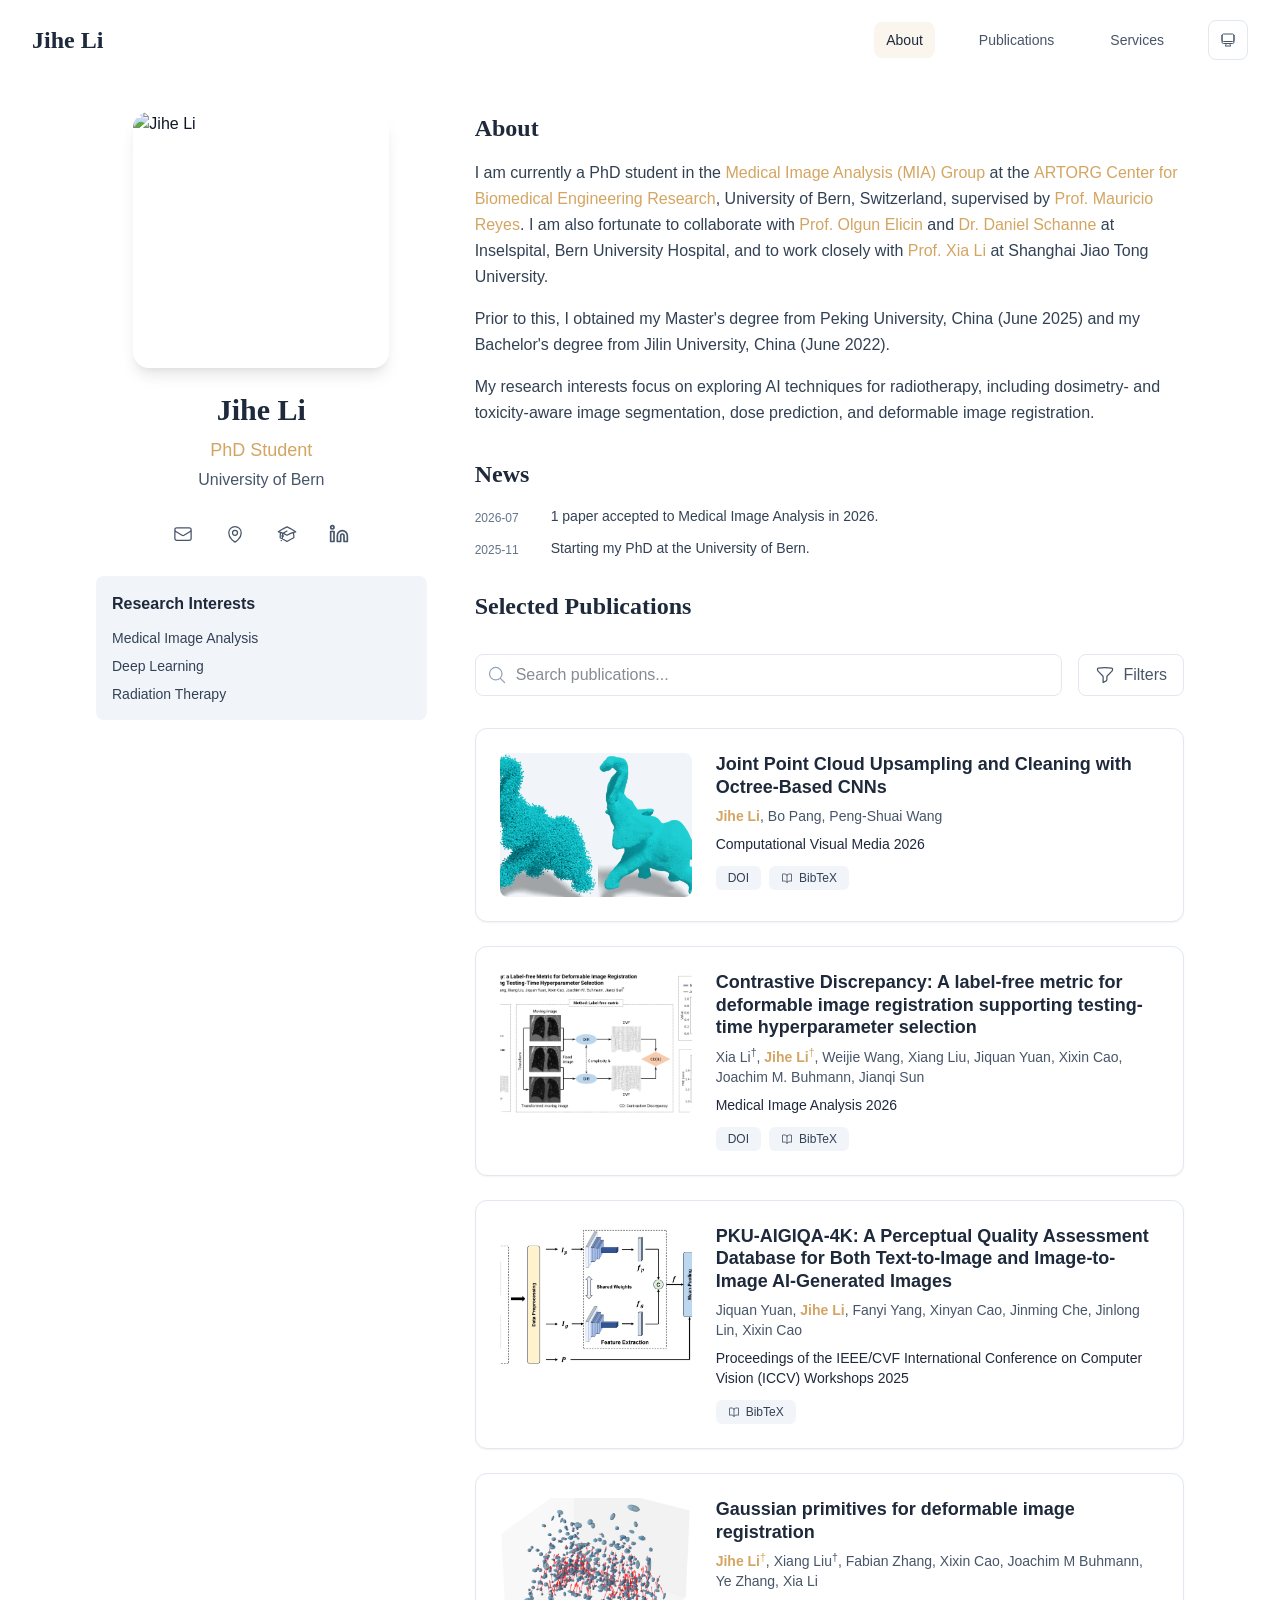
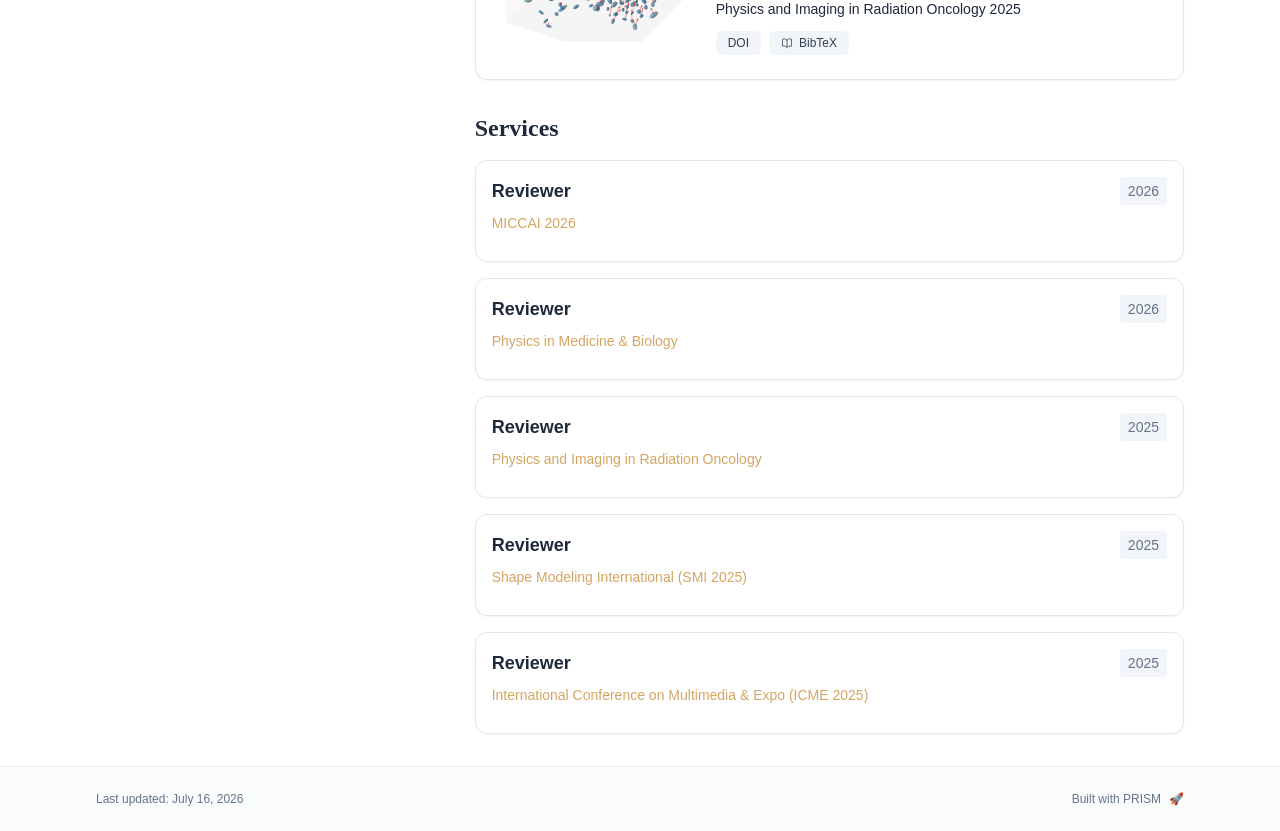
==== commit ba62e517: "update" ====
--- a/index.html
+++ b/index.html
@@ -1,4 +1,4 @@
-<!DOCTYPE html><!--5NmoEDc1rUrNWexxACPqZ--><html lang="en" class="scroll-smooth"><head><meta charSet="utf-8"/><meta name="viewport" content="width=device-width, initial-scale=1"/><link rel="preload" as="image" href="/bio.png"/><link rel="stylesheet" href="/_next/static/css/8cb6416d0acd12cd.css" data-precedence="next"/><link rel="preload" as="script" fetchPriority="low" href="/_next/static/chunks/webpack-4a6fea9592d99ef7.js"/><script src="/_next/static/chunks/4bd1b696-c023c6e3521b1417.js" async=""></script><script src="/_next/static/chunks/255-e057be79bd379a49.js" async=""></script><script src="/_next/static/chunks/main-app-35e588bac4b90381.js" async=""></script><script src="/_next/static/chunks/185-02e5984e85404956.js" async=""></script><script src="/_next/static/chunks/619-9168df9c2a29b74b.js" async=""></script><script src="/_next/static/chunks/599-36b43173d762fc47.js" async=""></script><script src="/_next/static/chunks/app/layout-0357ada6df60ca63.js" async=""></script><script src="/_next/static/chunks/140-5ce7a5cc299b9e70.js" async=""></script><script src="/_next/static/chunks/681-68a0f630dd3881d4.js" async=""></script><script src="/_next/static/chunks/app/page-4f940f0b2da0a844.js" async=""></script><link rel="icon" href="/icon.png" type="image/svg+xml"/><link rel="dns-prefetch" href="https://google-fonts.jialeliu.com"/><link rel="preconnect" href="https://google-fonts.jialeliu.com" crossorigin=""/><link rel="preload" as="style" href="https://google-fonts.jialeliu.com/css2?family=Inter:wght@300;400;500;600;700&amp;family=Crimson+Text:ital,wght@0,400;0,600;1,400&amp;display=swap"/><title>Jihe Li</title><meta name="description" content="PhD student at the University of Bern."/><meta name="author" content="Jihe Li"/><meta name="keywords" content="Jihe Li,PhD,Research,University of Bern"/><meta name="creator" content="Jihe Li"/><meta name="publisher" content="Jihe Li"/><meta property="og:title" content="Jihe Li"/><meta property="og:description" content="PhD student at the University of Bern."/><meta property="og:site_name" content="Jihe Li&#x27;s Academic Website"/><meta property="og:locale" content="en_US"/><meta property="og:type" content="website"/><meta name="twitter:card" content="summary"/><meta name="twitter:title" content="Jihe Li"/><meta name="twitter:description" content="PhD student at the University of Bern."/><link rel="icon" href="/icon.png"/><link rel="stylesheet" id="gfonts-css" href="https://google-fonts.jialeliu.com/css2?family=Inter:wght@300;400;500;600;700&amp;family=Crimson+Text:ital,wght@0,400;0,600;1,400&amp;display=swap" media="print"/><script>
+<!DOCTYPE html><!--cigk49gEgJH98D1oQCx_d--><html lang="en" class="scroll-smooth"><head><meta charSet="utf-8"/><meta name="viewport" content="width=device-width, initial-scale=1"/><link rel="preload" as="image" href="/bio.png"/><link rel="stylesheet" href="/_next/static/css/8cb6416d0acd12cd.css" data-precedence="next"/><link rel="preload" as="script" fetchPriority="low" href="/_next/static/chunks/webpack-4a6fea9592d99ef7.js"/><script src="/_next/static/chunks/4bd1b696-c023c6e3521b1417.js" async=""></script><script src="/_next/static/chunks/255-e057be79bd379a49.js" async=""></script><script src="/_next/static/chunks/main-app-35e588bac4b90381.js" async=""></script><script src="/_next/static/chunks/185-02e5984e85404956.js" async=""></script><script src="/_next/static/chunks/619-9168df9c2a29b74b.js" async=""></script><script src="/_next/static/chunks/599-36b43173d762fc47.js" async=""></script><script src="/_next/static/chunks/app/layout-0357ada6df60ca63.js" async=""></script><script src="/_next/static/chunks/140-5ce7a5cc299b9e70.js" async=""></script><script src="/_next/static/chunks/681-68a0f630dd3881d4.js" async=""></script><script src="/_next/static/chunks/app/page-4f940f0b2da0a844.js" async=""></script><link rel="icon" href="/icon.png" type="image/svg+xml"/><link rel="dns-prefetch" href="https://google-fonts.jialeliu.com"/><link rel="preconnect" href="https://google-fonts.jialeliu.com" crossorigin=""/><link rel="preload" as="style" href="https://google-fonts.jialeliu.com/css2?family=Inter:wght@300;400;500;600;700&amp;family=Crimson+Text:ital,wght@0,400;0,600;1,400&amp;display=swap"/><title>Jihe Li</title><meta name="description" content="PhD student at the University of Bern."/><meta name="author" content="Jihe Li"/><meta name="keywords" content="Jihe Li,PhD,Research,University of Bern"/><meta name="creator" content="Jihe Li"/><meta name="publisher" content="Jihe Li"/><meta property="og:title" content="Jihe Li"/><meta property="og:description" content="PhD student at the University of Bern."/><meta property="og:site_name" content="Jihe Li&#x27;s Academic Website"/><meta property="og:locale" content="en_US"/><meta property="og:type" content="website"/><meta name="twitter:card" content="summary"/><meta name="twitter:title" content="Jihe Li"/><meta name="twitter:description" content="PhD student at the University of Bern."/><link rel="icon" href="/icon.png"/><link rel="stylesheet" id="gfonts-css" href="https://google-fonts.jialeliu.com/css2?family=Inter:wght@300;400;500;600;700&amp;family=Crimson+Text:ital,wght@0,400;0,600;1,400&amp;display=swap" media="print"/><script>
               (function(){
                 var l = document.getElementById('gfonts-css');
                 if (!l) return;
@@ -23,4 +23,4 @@
               }
             </script><script src="/_next/static/chunks/polyfills-42372ed130431b0a.js" noModule=""></script></head><body class="font-sans antialiased"><div hidden=""><!--$--><!--/$--></div><div style="visibility:hidden"><nav class="fixed top-0 left-0 right-0 z-50" data-headlessui-state=""><div class="transition-all duration-300 ease-out bg-transparent" style="transform:translateY(-100px)"><div class="max-w-7xl mx-auto px-4 sm:px-6 lg:px-8"><div class="flex justify-between items-center h-16 lg:h-20"><div class="flex-shrink-0" tabindex="0"><a class="text-xl lg:text-2xl font-serif font-semibold text-primary hover:text-accent transition-colors duration-200" href="/">Jihe Li</a></div><div class="hidden lg:block"><div class="ml-10 flex items-center space-x-8"><div class="flex items-baseline space-x-8"><a class="relative px-3 py-2 text-sm font-medium transition-all duration-200 rounded hover:bg-accent/10 hover:shadow-sm text-primary" href="/#about"><span class="relative z-10">About</span><div class="absolute inset-0 bg-accent/10 rounded-lg"></div></a><a class="relative px-3 py-2 text-sm font-medium transition-all duration-200 rounded hover:bg-accent/10 hover:shadow-sm text-neutral-600 hover:text-primary" href="/#publications"><span class="relative z-10">Publications</span></a><a class="relative px-3 py-2 text-sm font-medium transition-all duration-200 rounded hover:bg-accent/10 hover:shadow-sm text-neutral-600 hover:text-primary" href="/#services"><span class="relative z-10">Services</span></a></div><div class="flex items-center justify-center w-10 h-10 rounded-lg border border-neutral-200 dark:border-[rgba(148,163,184,0.24)] bg-background dark:bg-neutral-800"><div class="w-4 h-4 rounded-full bg-neutral-300 animate-pulse"></div></div></div></div><div class="lg:hidden flex items-center space-x-2"><div class="flex items-center justify-center w-10 h-10 rounded-lg border border-neutral-200 dark:border-[rgba(148,163,184,0.24)] bg-background dark:bg-neutral-800"><div class="w-4 h-4 rounded-full bg-neutral-300 animate-pulse"></div></div><button class="inline-flex items-center justify-center p-2 rounded-md text-neutral-600 hover:text-primary hover:bg-neutral-100 dark:hover:bg-neutral-800 focus:outline-none focus:ring-2 focus:ring-inset focus:ring-accent transition-colors duration-200" id="headlessui-disclosure-button-_R_5pdb_" type="button" aria-expanded="false" data-headlessui-state=""><span class="sr-only">Open main menu</span><div><svg xmlns="http://www.w3.org/2000/svg" fill="none" viewBox="0 0 24 24" stroke-width="1.5" stroke="currentColor" aria-hidden="true" data-slot="icon" class="block h-6 w-6"><path stroke-linecap="round" stroke-linejoin="round" d="M3.75 6.75h16.5M3.75 12h16.5m-16.5 5.25h16.5"></path></svg></div></button></div></div></div></div></nav><main class="min-h-screen pt-16 lg:pt-20"><div class="max-w-6xl mx-auto px-4 sm:px-6 lg:px-8 py-8 bg-background min-h-screen"><div class="grid grid-cols-1 lg:grid-cols-3 gap-12"><div class="lg:col-span-1"><div class="sticky top-8" style="opacity:0;transform:translateY(20px)"><div class="w-64 h-64 mx-auto mb-6 rounded-2xl overflow-hidden shadow-lg hover:shadow-xl transition-all duration-200 hover:scale-105"><img alt="Jihe Li" width="256" height="256" decoding="async" data-nimg="1" class="w-full h-full object-cover object-[32%_center]" style="color:transparent" src="/bio.png"/></div><div class="text-center mb-6"><h1 class="text-3xl font-serif font-bold text-primary mb-2">Jihe Li</h1><p class="text-lg text-accent font-medium mb-1">PhD Student</p><p class="text-neutral-600 mb-2">University of Bern</p></div><div class="flex flex-wrap justify-center gap-3 sm:gap-4 mb-6 relative px-2"><div class="relative"><button class="p-2 sm:p-2 transition-colors duration-200 text-neutral-600 dark:text-neutral-400 hover:text-accent" aria-label="Email"><svg xmlns="http://www.w3.org/2000/svg" fill="none" viewBox="0 0 24 24" stroke-width="1.5" stroke="currentColor" aria-hidden="true" data-slot="icon" class="h-5 w-5"><path stroke-linecap="round" stroke-linejoin="round" d="M21.75 6.75v10.5a2.25 2.25 0 0 1-2.25 2.25h-15a2.25 2.25 0 0 1-2.25-2.25V6.75m19.5 0A2.25 2.25 0 0 0 19.5 4.5h-15a2.25 2.25 0 0 0-2.25 2.25m19.5 0v.243a2.25 2.25 0 0 1-1.07 1.916l-7.5 4.615a2.25 2.25 0 0 1-2.36 0L3.32 8.91a2.25 2.25 0 0 1-1.07-1.916V6.75"></path></svg></button></div><div class="relative"><button class="p-2 sm:p-2 transition-colors duration-200 text-neutral-600 dark:text-neutral-400 hover:text-accent" aria-label="Location"><svg xmlns="http://www.w3.org/2000/svg" fill="none" viewBox="0 0 24 24" stroke-width="1.5" stroke="currentColor" aria-hidden="true" data-slot="icon" class="h-5 w-5"><path stroke-linecap="round" stroke-linejoin="round" d="M15 10.5a3 3 0 1 1-6 0 3 3 0 0 1 6 0Z"></path><path stroke-linecap="round" stroke-linejoin="round" d="M19.5 10.5c0 7.142-7.5 11.25-7.5 11.25S4.5 17.642 4.5 10.5a7.5 7.5 0 1 1 15 0Z"></path></svg></button></div><a href="https://scholar.google.com/citations?user=ESuWkVEAAAAJ&amp;hl=en" target="_blank" rel="noopener noreferrer" class="p-2 sm:p-2 text-neutral-600 dark:text-neutral-400 hover:text-accent transition-colors duration-200" aria-label="Google Scholar"><svg xmlns="http://www.w3.org/2000/svg" fill="none" viewBox="0 0 24 24" stroke-width="1.5" stroke="currentColor" aria-hidden="true" data-slot="icon" class="h-5 w-5"><path stroke-linecap="round" stroke-linejoin="round" d="M4.26 10.147a60.438 60.438 0 0 0-.491 6.347A48.62 48.62 0 0 1 12 20.904a48.62 48.62 0 0 1 8.232-4.41 60.46 60.46 0 0 0-.491-6.347m-15.482 0a50.636 50.636 0 0 0-2.658-.813A59.906 59.906 0 0 1 12 3.493a59.903 59.903 0 0 1 10.399 5.84c-.896.248-1.783.52-2.658.814m-15.482 0A50.717 50.717 0 0 1 12 13.489a50.702 50.702 0 0 1 7.74-3.342M6.75 15a.75.75 0 1 0 0-1.5.75.75 0 0 0 0 1.5Zm0 0v-3.675A55.378 55.378 0 0 1 12 8.443m-7.007 11.55A5.981 5.981 0 0 0 6.75 15.75v-1.5"></path></svg></a><a href="https://www.linkedin.com/in/jihe-li-058460334/" target="_blank" rel="noopener noreferrer" class="p-2 sm:p-2 text-neutral-600 dark:text-neutral-400 hover:text-accent transition-colors duration-200" aria-label="LinkedIn"><svg xmlns="http://www.w3.org/2000/svg" width="24" height="24" viewBox="0 0 24 24" fill="none" stroke="currentColor" stroke-width="2" stroke-linecap="round" stroke-linejoin="round" class="lucide lucide-linkedin h-5 w-5" aria-hidden="true"><path d="M16 8a6 6 0 0 1 6 6v7h-4v-7a2 2 0 0 0-2-2 2 2 0 0 0-2 2v7h-4v-7a6 6 0 0 1 6-6z"></path><rect width="4" height="12" x="2" y="9"></rect><circle cx="4" cy="4" r="2"></circle></svg></a></div><div class="bg-neutral-100 dark:bg-neutral-800 rounded-lg p-4 mb-6 hover:shadow-lg transition-all duration-200 hover:scale-[1.02]"><h3 class="font-semibold text-primary mb-3">Research Interests</h3><div class="space-y-2 text-sm text-neutral-700 dark:text-neutral-500"><div>Medical Image Analysis</div><div>Deep Learning</div><div>Radiation Therapy</div></div></div></div></div><div class="lg:col-span-2 space-y-8"><section id="about" class="scroll-mt-24 space-y-8"><section style="opacity:0;transform:translateY(20px)"><h2 class="text-2xl font-serif font-bold text-primary mb-4">About</h2><div class="text-neutral-700 dark:text-neutral-600 leading-relaxed"><p class="mb-4 last:mb-0">I am currently a PhD student in the <a href="https://www.artorg.unibe.ch/research/mia/index_eng.html" node="[object Object]" target="_blank" rel="noopener noreferrer" class="text-accent font-medium transition-all duration-200 rounded hover:bg-accent/10 hover:shadow-sm">Medical Image Analysis (MIA) Group</a> at the <a href="https://www.artorg.unibe.ch/" node="[object Object]" target="_blank" rel="noopener noreferrer" class="text-accent font-medium transition-all duration-200 rounded hover:bg-accent/10 hover:shadow-sm">ARTORG Center for Biomedical Engineering Research</a>, University of Bern, Switzerland, supervised by <a href="https://mauricioreyes.me/" node="[object Object]" target="_blank" rel="noopener noreferrer" class="text-accent font-medium transition-all duration-200 rounded hover:bg-accent/10 hover:shadow-sm">Prof. Mauricio Reyes</a>. I am also fortunate to collaborate with <a href="https://scholar.google.com/citations?user=6k89PJAAAAAJ&amp;hl=en" node="[object Object]" target="_blank" rel="noopener noreferrer" class="text-accent font-medium transition-all duration-200 rounded hover:bg-accent/10 hover:shadow-sm">Prof. Olgun Elicin</a> and <a href="https://radioonkologie.insel.ch/de/ueber-uns/details/person/detail/daniel-schanne" node="[object Object]" target="_blank" rel="noopener noreferrer" class="text-accent font-medium transition-all duration-200 rounded hover:bg-accent/10 hover:shadow-sm">Dr. Daniel Schanne</a> at Inselspital, Bern University Hospital, and to work closely with <a href="https://medapt.cn/" node="[object Object]" target="_blank" rel="noopener noreferrer" class="text-accent font-medium transition-all duration-200 rounded hover:bg-accent/10 hover:shadow-sm">Prof. Xia Li</a> at Shanghai Jiao Tong University.</p>
 <p class="mb-4 last:mb-0">Prior to this, I obtained my Master&#x27;s degree from Peking University, China (June 2025) and my Bachelor&#x27;s degree from Jilin University, China (June 2022).</p>
-<p class="mb-4 last:mb-0">My research interests focus on exploring AI techniques for radiotherapy, including dosimetry- and toxicity-aware image segmentation, dose prediction, and deformable image registration.</p></div></section><section style="opacity:0;transform:translateY(20px)"><h2 class="text-2xl font-serif font-bold text-primary mb-4">News</h2><div class="space-y-3"></div></section></section><section id="publications" class="scroll-mt-24 space-y-8"><div style="opacity:0;transform:translateY(20px)"><div class="mb-8"><h1 class="text-2xl font-serif font-bold text-primary mb-4">Selected Publications</h1></div><div class="mb-8 space-y-4"><div class="flex flex-col sm:flex-row gap-4"><div class="relative flex-grow"><svg xmlns="http://www.w3.org/2000/svg" fill="none" viewBox="0 0 24 24" stroke-width="1.5" stroke="currentColor" aria-hidden="true" data-slot="icon" class="absolute left-3 top-1/2 transform -translate-y-1/2 h-5 w-5 text-neutral-400"><path stroke-linecap="round" stroke-linejoin="round" d="m21 21-5.197-5.197m0 0A7.5 7.5 0 1 0 5.196 5.196a7.5 7.5 0 0 0 10.607 10.607Z"></path></svg><input type="text" placeholder="Search publications..." class="w-full pl-10 pr-4 py-2 rounded-lg border border-neutral-200 dark:border-neutral-800 bg-white dark:bg-neutral-900 focus:ring-2 focus:ring-accent focus:border-transparent transition-all duration-200" value=""/></div><button class="flex items-center justify-center px-4 py-2 rounded-lg border transition-all duration-200 bg-white dark:bg-neutral-900 border-neutral-200 dark:border-neutral-800 text-neutral-600 hover:border-accent hover:text-accent"><svg xmlns="http://www.w3.org/2000/svg" fill="none" viewBox="0 0 24 24" stroke-width="1.5" stroke="currentColor" aria-hidden="true" data-slot="icon" class="h-5 w-5 mr-2"><path stroke-linecap="round" stroke-linejoin="round" d="M12 3c2.755 0 5.455.232 8.083.678.533.09.917.556.917 1.096v1.044a2.25 2.25 0 0 1-.659 1.591l-5.432 5.432a2.25 2.25 0 0 0-.659 1.591v2.927a2.25 2.25 0 0 1-1.244 2.013L9.75 21v-6.568a2.25 2.25 0 0 0-.659-1.591L3.659 7.409A2.25 2.25 0 0 1 3 5.818V4.774c0-.54.384-1.006.917-1.096A48.32 48.32 0 0 1 12 3Z"></path></svg>Filters</button></div></div><div class="space-y-6"><div class="bg-white dark:bg-neutral-900 p-6 rounded-xl shadow-sm border border-neutral-200 dark:border-neutral-800 hover:shadow-md transition-all duration-200" style="opacity:0;transform:translateY(20px)"><div class="flex flex-col md:flex-row gap-6"><div class="w-full md:w-48 flex-shrink-0"><div class="aspect-video md:aspect-[4/3] relative rounded-lg overflow-hidden bg-neutral-100 dark:bg-neutral-800"><img alt="Joint Point Cloud Upsampling and Cleaning with Octree-Based CNNs" loading="lazy" decoding="async" data-nimg="fill" class="object-cover" style="position:absolute;height:100%;width:100%;left:0;top:0;right:0;bottom:0;color:transparent" src="/papers/ounet.png"/></div></div><div class="flex-grow"><h3 class="text-lg font-semibold text-primary mb-2 leading-tight">Joint Point Cloud Upsampling and Cleaning with Octree-Based CNNs</h3><p class="text-sm text-neutral-600 dark:text-neutral-400 mb-2"><span><span class="font-semibold text-accent ">Jihe Li</span>, </span><span><span class=" ">Bo Pang</span>, </span><span><span class=" ">Peng-Shuai Wang</span></span></p><p class="text-sm font-medium text-neutral-800 dark:text-neutral-600 mb-3">Computational Visual Media<!-- --> <!-- -->2026</p><div class="flex flex-wrap gap-2 mt-auto"><a href="https://doi.org/10.26599/CVM.2025.9450465" target="_blank" rel="noopener noreferrer" class="inline-flex items-center px-3 py-1 rounded-md text-xs font-medium bg-neutral-100 dark:bg-neutral-800 text-neutral-700 dark:text-neutral-300 hover:bg-accent hover:text-white transition-colors">DOI</a><button class="inline-flex items-center px-3 py-1 rounded-md text-xs font-medium transition-colors bg-neutral-100 dark:bg-neutral-800 text-neutral-700 dark:text-neutral-300 hover:bg-accent hover:text-white"><svg xmlns="http://www.w3.org/2000/svg" fill="none" viewBox="0 0 24 24" stroke-width="1.5" stroke="currentColor" aria-hidden="true" data-slot="icon" class="h-3 w-3 mr-1.5"><path stroke-linecap="round" stroke-linejoin="round" d="M12 6.042A8.967 8.967 0 0 0 6 3.75c-1.052 0-2.062.18-3 .512v14.25A8.987 8.987 0 0 1 6 18c2.305 0 4.408.867 6 2.292m0-14.25a8.966 8.966 0 0 1 6-2.292c1.052 0 2.062.18 3 .512v14.25A8.987 8.987 0 0 0 18 18a8.967 8.967 0 0 0-6 2.292m0-14.25v14.25"></path></svg>BibTeX</button></div></div></div></div><div class="bg-white dark:bg-neutral-900 p-6 rounded-xl shadow-sm border border-neutral-200 dark:border-neutral-800 hover:shadow-md transition-all duration-200" style="opacity:0;transform:translateY(20px)"><div class="flex flex-col md:flex-row gap-6"><div class="w-full md:w-48 flex-shrink-0"><div class="aspect-video md:aspect-[4/3] relative rounded-lg overflow-hidden bg-neutral-100 dark:bg-neutral-800"><img alt="Contrastive Discrepancy: A label-free metric for deformable image registration supporting testing-time hyperparameter selection" loading="lazy" decoding="async" data-nimg="fill" class="object-cover" style="position:absolute;height:100%;width:100%;left:0;top:0;right:0;bottom:0;color:transparent" src="/papers/media_cd.png"/></div></div><div class="flex-grow"><h3 class="text-lg font-semibold text-primary mb-2 leading-tight">Contrastive Discrepancy: A label-free metric for deformable image registration supporting testing-time hyperparameter selection</h3><p class="text-sm text-neutral-600 dark:text-neutral-400 mb-2"><span><span class=" ">Xia Li</span><sup class="ml-0 text-neutral-600 dark:text-neutral-400">†</sup>, </span><span><span class="font-semibold text-accent ">Jihe Li</span><sup class="ml-0 text-accent">†</sup>, </span><span><span class=" ">Weijie Wang</span>, </span><span><span class=" ">Xiang Liu</span>, </span><span><span class=" ">Jiquan Yuan</span>, </span><span><span class=" ">Xixin Cao</span>, </span><span><span class=" ">Joachim M. Buhmann</span>, </span><span><span class=" ">Jianqi Sun</span></span></p><p class="text-sm font-medium text-neutral-800 dark:text-neutral-600 mb-3">Medical Image Analysis<!-- --> <!-- -->2026</p><div class="flex flex-wrap gap-2 mt-auto"><a href="https://doi.org/10.1016/j.media.2026.104210" target="_blank" rel="noopener noreferrer" class="inline-flex items-center px-3 py-1 rounded-md text-xs font-medium bg-neutral-100 dark:bg-neutral-800 text-neutral-700 dark:text-neutral-300 hover:bg-accent hover:text-white transition-colors">DOI</a><button class="inline-flex items-center px-3 py-1 rounded-md text-xs font-medium transition-colors bg-neutral-100 dark:bg-neutral-800 text-neutral-700 dark:text-neutral-300 hover:bg-accent hover:text-white"><svg xmlns="http://www.w3.org/2000/svg" fill="none" viewBox="0 0 24 24" stroke-width="1.5" stroke="currentColor" aria-hidden="true" data-slot="icon" class="h-3 w-3 mr-1.5"><path stroke-linecap="round" stroke-linejoin="round" d="M12 6.042A8.967 8.967 0 0 0 6 3.75c-1.052 0-2.062.18-3 .512v14.25A8.987 8.987 0 0 1 6 18c2.305 0 4.408.867 6 2.292m0-14.25a8.966 8.966 0 0 1 6-2.292c1.052 0 2.062.18 3 .512v14.25A8.987 8.987 0 0 0 18 18a8.967 8.967 0 0 0-6 2.292m0-14.25v14.25"></path></svg>BibTeX</button></div></div></div></div><div class="bg-white dark:bg-neutral-900 p-6 rounded-xl shadow-sm border border-neutral-200 dark:border-neutral-800 hover:shadow-md transition-all duration-200" style="opacity:0;transform:translateY(20px)"><div class="flex flex-col md:flex-row gap-6"><div class="w-full md:w-48 flex-shrink-0"><div class="aspect-video md:aspect-[4/3] relative rounded-lg overflow-hidden bg-neutral-100 dark:bg-neutral-800"><img alt="PKU-AIGIQA-4K: A Perceptual Quality Assessment Database for Both Text-to-Image and Image-to-Image AI-Generated Images" loading="lazy" decoding="async" data-nimg="fill" class="object-cover" style="position:absolute;height:100%;width:100%;left:0;top:0;right:0;bottom:0;color:transparent" src="/papers/pku4k.png"/></div></div><div class="flex-grow"><h3 class="text-lg font-semibold text-primary mb-2 leading-tight">PKU-AIGIQA-4K: A Perceptual Quality Assessment Database for Both Text-to-Image and Image-to-Image AI-Generated Images</h3><p class="text-sm text-neutral-600 dark:text-neutral-400 mb-2"><span><span class=" ">Jiquan Yuan</span>, </span><span><span class="font-semibold text-accent ">Jihe Li</span>, </span><span><span class=" ">Fanyi Yang</span>, </span><span><span class=" ">Xinyan Cao</span>, </span><span><span class=" ">Jinming Che</span>, </span><span><span class=" ">Jinlong Lin</span>, </span><span><span class=" ">Xixin Cao</span></span></p><p class="text-sm font-medium text-neutral-800 dark:text-neutral-600 mb-3">Proceedings of the IEEE/CVF International Conference on Computer Vision (ICCV) Workshops<!-- --> <!-- -->2025</p><div class="flex flex-wrap gap-2 mt-auto"><button class="inline-flex items-center px-3 py-1 rounded-md text-xs font-medium transition-colors bg-neutral-100 dark:bg-neutral-800 text-neutral-700 dark:text-neutral-300 hover:bg-accent hover:text-white"><svg xmlns="http://www.w3.org/2000/svg" fill="none" viewBox="0 0 24 24" stroke-width="1.5" stroke="currentColor" aria-hidden="true" data-slot="icon" class="h-3 w-3 mr-1.5"><path stroke-linecap="round" stroke-linejoin="round" d="M12 6.042A8.967 8.967 0 0 0 6 3.75c-1.052 0-2.062.18-3 .512v14.25A8.987 8.987 0 0 1 6 18c2.305 0 4.408.867 6 2.292m0-14.25a8.966 8.966 0 0 1 6-2.292c1.052 0 2.062.18 3 .512v14.25A8.987 8.987 0 0 0 18 18a8.967 8.967 0 0 0-6 2.292m0-14.25v14.25"></path></svg>BibTeX</button></div></div></div></div><div class="bg-white dark:bg-neutral-900 p-6 rounded-xl shadow-sm border border-neutral-200 dark:border-neutral-800 hover:shadow-md transition-all duration-200" style="opacity:0;transform:translateY(20px)"><div class="flex flex-col md:flex-row gap-6"><div class="w-full md:w-48 flex-shrink-0"><div class="aspect-video md:aspect-[4/3] relative rounded-lg overflow-hidden bg-neutral-100 dark:bg-neutral-800"><img alt="Gaussian primitives for deformable image registration" loading="lazy" decoding="async" data-nimg="fill" class="object-cover" style="position:absolute;height:100%;width:100%;left:0;top:0;right:0;bottom:0;color:transparent" src="/papers/gaussian.png"/></div></div><div class="flex-grow"><h3 class="text-lg font-semibold text-primary mb-2 leading-tight">Gaussian primitives for deformable image registration</h3><p class="text-sm text-neutral-600 dark:text-neutral-400 mb-2"><span><span class="font-semibold text-accent ">Jihe Li</span><sup class="ml-0 text-accent">†</sup>, </span><span><span class=" ">Xiang Liu</span><sup class="ml-0 text-neutral-600 dark:text-neutral-400">†</sup>, </span><span><span class=" ">Fabian Zhang</span>, </span><span><span class=" ">Xixin Cao</span>, </span><span><span class=" ">Joachim M Buhmann</span>, </span><span><span class=" ">Ye Zhang</span>, </span><span><span class=" ">Xia Li</span></span></p><p class="text-sm font-medium text-neutral-800 dark:text-neutral-600 mb-3">Physics and Imaging in Radiation Oncology<!-- --> <!-- -->2025</p><div class="flex flex-wrap gap-2 mt-auto"><a href="https://doi.org/10.1016/j.phro.2025.100821" target="_blank" rel="noopener noreferrer" class="inline-flex items-center px-3 py-1 rounded-md text-xs font-medium bg-neutral-100 dark:bg-neutral-800 text-neutral-700 dark:text-neutral-300 hover:bg-accent hover:text-white transition-colors">DOI</a><button class="inline-flex items-center px-3 py-1 rounded-md text-xs font-medium transition-colors bg-neutral-100 dark:bg-neutral-800 text-neutral-700 dark:text-neutral-300 hover:bg-accent hover:text-white"><svg xmlns="http://www.w3.org/2000/svg" fill="none" viewBox="0 0 24 24" stroke-width="1.5" stroke="currentColor" aria-hidden="true" data-slot="icon" class="h-3 w-3 mr-1.5"><path stroke-linecap="round" stroke-linejoin="round" d="M12 6.042A8.967 8.967 0 0 0 6 3.75c-1.052 0-2.062.18-3 .512v14.25A8.987 8.987 0 0 1 6 18c2.305 0 4.408.867 6 2.292m0-14.25a8.966 8.966 0 0 1 6-2.292c1.052 0 2.062.18 3 .512v14.25A8.987 8.987 0 0 0 18 18a8.967 8.967 0 0 0-6 2.292m0-14.25v14.25"></path></svg>BibTeX</button></div></div></div></div></div></div></section><section id="services" class="scroll-mt-24 space-y-8"><div style="opacity:0;transform:translateY(20px)"><div class="mb-4"><h1 class="text-2xl font-serif font-bold text-primary mb-4">Services</h1></div><div class="grid gap-4"><div class="bg-white dark:bg-neutral-900 p-4 rounded-xl shadow-sm border border-neutral-200 dark:border-neutral-800 hover:shadow-lg transition-all duration-200 hover:scale-[1.01]" style="opacity:0;transform:translateY(20px)"><div class="flex justify-between items-start mb-2"><h3 class="text-lg font-semibold text-primary">Reviewer</h3><span class="text-sm text-neutral-500 font-medium bg-neutral-100 dark:bg-neutral-800 px-2 py-1 rounded">2026</span></div><p class="text-sm text-accent font-medium mb-3">MICCAI 2026</p></div><div class="bg-white dark:bg-neutral-900 p-4 rounded-xl shadow-sm border border-neutral-200 dark:border-neutral-800 hover:shadow-lg transition-all duration-200 hover:scale-[1.01]" style="opacity:0;transform:translateY(20px)"><div class="flex justify-between items-start mb-2"><h3 class="text-lg font-semibold text-primary">Reviewer</h3><span class="text-sm text-neutral-500 font-medium bg-neutral-100 dark:bg-neutral-800 px-2 py-1 rounded">2026</span></div><p class="text-sm text-accent font-medium mb-3">Physics in Medicine &amp; Biology</p></div><div class="bg-white dark:bg-neutral-900 p-4 rounded-xl shadow-sm border border-neutral-200 dark:border-neutral-800 hover:shadow-lg transition-all duration-200 hover:scale-[1.01]" style="opacity:0;transform:translateY(20px)"><div class="flex justify-between items-start mb-2"><h3 class="text-lg font-semibold text-primary">Reviewer</h3><span class="text-sm text-neutral-500 font-medium bg-neutral-100 dark:bg-neutral-800 px-2 py-1 rounded">2025</span></div><p class="text-sm text-accent font-medium mb-3">Physics and Imaging in Radiation Oncology</p></div><div class="bg-white dark:bg-neutral-900 p-4 rounded-xl shadow-sm border border-neutral-200 dark:border-neutral-800 hover:shadow-lg transition-all duration-200 hover:scale-[1.01]" style="opacity:0;transform:translateY(20px)"><div class="flex justify-between items-start mb-2"><h3 class="text-lg font-semibold text-primary">Reviewer</h3><span class="text-sm text-neutral-500 font-medium bg-neutral-100 dark:bg-neutral-800 px-2 py-1 rounded">2025</span></div><p class="text-sm text-accent font-medium mb-3">Shape Modeling International (SMI 2025)</p></div><div class="bg-white dark:bg-neutral-900 p-4 rounded-xl shadow-sm border border-neutral-200 dark:border-neutral-800 hover:shadow-lg transition-all duration-200 hover:scale-[1.01]" style="opacity:0;transform:translateY(20px)"><div class="flex justify-between items-start mb-2"><h3 class="text-lg font-semibold text-primary">Reviewer</h3><span class="text-sm text-neutral-500 font-medium bg-neutral-100 dark:bg-neutral-800 px-2 py-1 rounded">2025</span></div><p class="text-sm text-accent font-medium mb-3">International Conference on Multimedia &amp; Expo (ICME 2025)</p></div></div></div></section></div></div></div><!--$--><!--/$--></main><footer class="border-t border-neutral-200/50 bg-neutral-50/50 dark:bg-neutral-900/50 dark:border-neutral-700/50"><div class="max-w-6xl mx-auto px-4 sm:px-6 lg:px-8 py-6"><div class="flex flex-col sm:flex-row justify-between items-center gap-2"><p class="text-xs text-neutral-500">Last updated: <!-- -->December 20, 2025</p><p class="text-xs text-neutral-500 flex items-center"><a href="https://github.com/xyjoey/PRISM" target="_blank" rel="noopener noreferrer">Built with PRISM</a><span class="ml-2">🚀</span></p></div></div></footer></div><script src="/_next/static/chunks/webpack-4a6fea9592d99ef7.js" id="_R_" async=""></script><script>(self.__next_f=self.__next_f||[]).push([0])</script><script>self.__next_f.push([1,"1:\"$Sreact.fragment\"\n2:I[7558,[\"185\",\"static/chunks/185-02e5984e85404956.js\",\"619\",\"static/chunks/619-9168df9c2a29b74b.js\",\"599\",\"static/chunks/599-36b43173d762fc47.js\",\"177\",\"static/chunks/app/layout-0357ada6df60ca63.js\"],\"ThemeProvider\"]\n3:I[9994,[\"185\",\"static/chunks/185-02e5984e85404956.js\",\"619\",\"static/chunks/619-9168df9c2a29b74b.js\",\"599\",\"static/chunks/599-36b43173d762fc47.js\",\"177\",\"static/chunks/app/layout-0357ada6df60ca63.js\"],\"default\"]\n4:I[9766,[],\"\"]\n5:I[8924,[],\"\"]\na:I[7150,[],\"\"]\n:HL[\"/_next/static/css/8cb6416d0acd12cd.css\",\"style\"]\n"])</script><script>self.__next_f.push([1,"0:{\"P\":null,\"b\":\"5NmoEDc1rUrNWexxACPqZ\",\"p\":\"\",\"c\":[\"\",\"\"],\"i\":false,\"f\":[[[\"\",{\"children\":[\"__PAGE__\",{}]},\"$undefined\",\"$undefined\",true],[\"\",[\"$\",\"$1\",\"c\",{\"children\":[[[\"$\",\"link\",\"0\",{\"rel\":\"stylesheet\",\"href\":\"/_next/static/css/8cb6416d0acd12cd.css\",\"precedence\":\"next\",\"crossOrigin\":\"$undefined\",\"nonce\":\"$undefined\"}]],[\"$\",\"html\",null,{\"lang\":\"en\",\"className\":\"scroll-smooth\",\"suppressHydrationWarning\":true,\"children\":[[\"$\",\"head\",null,{\"children\":[[\"$\",\"link\",null,{\"rel\":\"icon\",\"href\":\"/icon.png\",\"type\":\"image/svg+xml\"}],[\"$\",\"link\",null,{\"rel\":\"dns-prefetch\",\"href\":\"https://google-fonts.jialeliu.com\"}],[\"$\",\"link\",null,{\"rel\":\"preconnect\",\"href\":\"https://google-fonts.jialeliu.com\",\"crossOrigin\":\"\"}],[\"$\",\"link\",null,{\"rel\":\"preload\",\"as\":\"style\",\"href\":\"https://google-fonts.jialeliu.com/css2?family=Inter:wght@300;400;500;600;700\u0026family=Crimson+Text:ital,wght@0,400;0,600;1,400\u0026display=swap\"}],[\"$\",\"link\",null,{\"rel\":\"stylesheet\",\"id\":\"gfonts-css\",\"href\":\"https://google-fonts.jialeliu.com/css2?family=Inter:wght@300;400;500;600;700\u0026family=Crimson+Text:ital,wght@0,400;0,600;1,400\u0026display=swap\",\"media\":\"print\"}],[\"$\",\"script\",null,{\"dangerouslySetInnerHTML\":{\"__html\":\"\\n              (function(){\\n                var l = document.getElementById('gfonts-css');\\n                if (!l) return;\\n                if (l.media !== 'all') {\\n                  l.addEventListener('load', function(){ try { l.media = 'all'; } catch(e){} });\\n                }\\n              })();\\n            \"}}],[\"$\",\"noscript\",null,{\"children\":[\"$\",\"link\",null,{\"rel\":\"stylesheet\",\"href\":\"https://google-fonts.jialeliu.com/css2?family=Inter:wght@300;400;500;600;700\u0026family=Crimson+Text:ital,wght@0,400;0,600;1,400\u0026display=swap\"}]}],[\"$\",\"script\",null,{\"dangerouslySetInnerHTML\":{\"__html\":\"\\n              try {\\n                const theme = localStorage.getItem('theme-storage');\\n                const parsed = theme ? JSON.parse(theme) : null;\\n                const setting = parsed?.state?.theme || 'system';\\n                const prefersDark = typeof window !== 'undefined' \u0026\u0026 window.matchMedia \u0026\u0026 window.matchMedia('(prefers-color-scheme: dark)').matches;\\n                const effective = setting === 'dark' ? 'dark' : (setting === 'light' ? 'light' : (prefersDark ? 'dark' : 'light'));\\n                var root = document.documentElement;\\n                root.classList.add(effective);\\n                root.setAttribute('data-theme', effective);\\n              } catch (e) {\\n                var root = document.documentElement;\\n                root.classList.add('light');\\n                root.setAttribute('data-theme', 'light');\\n              }\\n            \"}}]]}],[\"$\",\"body\",null,{\"className\":\"font-sans antialiased\",\"children\":[\"$\",\"$L2\",null,{\"children\":[[\"$\",\"$L3\",null,{\"items\":[{\"title\":\"About\",\"type\":\"page\",\"target\":\"about\",\"href\":\"/\"},{\"title\":\"Publications\",\"type\":\"page\",\"target\":\"publications\",\"href\":\"/publications\"},{\"title\":\"Services\",\"type\":\"page\",\"target\":\"services\",\"href\":\"/services\"}],\"siteTitle\":\"Jihe Li\",\"enableOnePageMode\":true}],[\"$\",\"main\",null,{\"className\":\"min-h-screen pt-16 lg:pt-20\",\"children\":[\"$\",\"$L4\",null,{\"parallelRouterKey\":\"children\",\"error\":\"$undefined\",\"errorStyles\":\"$undefined\",\"errorScripts\":\"$undefined\",\"template\":[\"$\",\"$L5\",null,{}],\"templateStyles\":\"$undefined\",\"templateScripts\":\"$undefined\",\"notFound\":[[[\"$\",\"title\",null,{\"children\":\"404: This page could not be found.\"}],[\"$\",\"div\",null,{\"style\":{\"fontFamily\":\"system-ui,\\\"Segoe UI\\\",Roboto,Helvetica,Arial,sans-serif,\\\"Apple Color Emoji\\\",\\\"Segoe UI Emoji\\\"\",\"height\":\"100vh\",\"textAlign\":\"center\",\"display\":\"flex\",\"flexDirection\":\"column\",\"alignItems\":\"center\",\"justifyContent\":\"center\"},\"children\":[\"$\",\"div\",null,{\"children\":[[\"$\",\"style\",null,{\"dangerouslySetInnerHTML\":{\"__html\":\"body{color:#000;background:#fff;margin:0}.next-error-h1{border-right:1px solid rgba(0,0,0,.3)}@media (prefers-color-scheme:dark){body{color:#fff;background:#000}.next-error-h1{border-right:1px solid rgba(255,255,255,.3)}}\"}}],[\"$\",\"h1\",null,{\"className\":\"next-error-h1\",\"style\":{\"display\":\"inline-block\",\"margin\":\"0 20px 0 0\",\"padding\":\"0 23px 0 0\",\"fontSize\":24,\"fontWeight\":500,\"verticalAlign\":\"top\",\"lineHeight\":\"49px\"},\"children\":404}],\"$L6\"]}]}]],[]],\"forbidden\":\"$undefined\",\"unauthorized\":\"$undefined\"}]}],\"$L7\"]}]}]]}]]}],{\"children\":[\"__PAGE__\",\"$L8\",{},null,false]},null,false],\"$L9\",false]],\"m\":\"$undefined\",\"G\":[\"$a\",[]],\"s\":false,\"S\":true}\n"])</script><script>self.__next_f.push([1,"b:I[7923,[\"185\",\"static/chunks/185-02e5984e85404956.js\",\"619\",\"static/chunks/619-9168df9c2a29b74b.js\",\"599\",\"static/chunks/599-36b43173d762fc47.js\",\"177\",\"static/chunks/app/layout-0357ada6df60ca63.js\"],\"default\"]\nc:I[9756,[\"185\",\"static/chunks/185-02e5984e85404956.js\",\"140\",\"static/chunks/140-5ce7a5cc299b9e70.js\",\"619\",\"static/chunks/619-9168df9c2a29b74b.js\",\"681\",\"static/chunks/681-68a0f630dd3881d4.js\",\"974\",\"static/chunks/app/page-4f940f0b2da0a844.js\"],\"default\"]\nd:I[470,[\"185\",\"static/chunks/185-02e5984e85404956.js\",\"140\",\"static/chunks/140-5ce7a5cc299b9e70.js\",\"619\",\"static/chunks/619-9168df9c2a29b74b.js\",\"681\",\"static/chunks/681-68a0f630dd3881d4.js\",\"974\",\"static/chunks/app/page-4f940f0b2da0a844.js\"],\"default\"]\nf:I[5078,[\"185\",\"static/chunks/185-02e5984e85404956.js\",\"140\",\"static/chunks/140-5ce7a5cc299b9e70.js\",\"619\",\"static/chunks/619-9168df9c2a29b74b.js\",\"681\",\"static/chunks/681-68a0f630dd3881d4.js\",\"974\",\"static/chunks/app/page-4f940f0b2da0a844.js\"],\"default\"]\n10:I[9958,[\"185\",\"static/chunks/185-02e5984e85404956.js\",\"140\",\"static/chunks/140-5ce7a5cc299b9e70.js\",\"619\",\"static/chunks/619-9168df9c2a29b74b.js\",\"681\",\"static/chunks/681-68a0f630dd3881d4.js\",\"974\",\"static/chunks/app/page-4f940f0b2da0a844.js\"],\"default\"]\n13:I[4431,[],\"ViewportBoundary\"]\n15:I[4431,[],\"MetadataBoundary\"]\n16:\"$Sreact.suspense\"\n6:[\"$\",\"div\",null,{\"style\":{\"display\":\"inline-block\"},\"children\":[\"$\",\"h2\",null,{\"style\":{\"fontSize\":14,\"fontWeight\":400,\"lineHeight\":\"49px\",\"margin\":0},\"children\":\"This page could not be found.\"}]}]\n7:[\"$\",\"$Lb\",null,{\"lastUpdated\":\"December 20, 2025\"}]\ne:T407,"])</script><script>self.__next_f.push([1,"I am currently a PhD student in the [Medical Image Analysis (MIA) Group](https://www.artorg.unibe.ch/research/mia/index_eng.html) at the [ARTORG Center for Biomedical Engineering Research](https://www.artorg.unibe.ch/), University of Bern, Switzerland, supervised by [Prof. Mauricio Reyes](https://mauricioreyes.me/). I am also fortunate to collaborate with [Prof. Olgun Elicin](https://scholar.google.com/citations?user=6k89PJAAAAAJ\u0026hl=en) and [Dr. Daniel Schanne](https://radioonkologie.insel.ch/de/ueber-uns/details/person/detail/daniel-schanne) at Inselspital, Bern University Hospital, and to work closely with [Prof. Xia Li](https://medapt.cn/) at Shanghai Jiao Tong University.\r\n\r\nPrior to this, I obtained my Master's degree from Peking University, China (June 2025) and my Bachelor's degree from Jilin University, China (June 2022).\r\n\r\nMy research interests focus on exploring AI techniques for radiotherapy, including dosimetry- and toxicity-aware image segmentation, dose prediction, and deformable image registration.\r\n"])</script><script>self.__next_f.push([1,"8:[\"$\",\"$1\",\"c\",{\"children\":[[\"$\",\"div\",null,{\"className\":\"max-w-6xl mx-auto px-4 sm:px-6 lg:px-8 py-8 bg-background min-h-screen\",\"children\":[\"$\",\"div\",null,{\"className\":\"grid grid-cols-1 lg:grid-cols-3 gap-12\",\"children\":[[\"$\",\"div\",null,{\"className\":\"lg:col-span-1\",\"children\":[\"$\",\"$Lc\",null,{\"author\":{\"name\":\"Jihe Li\",\"title\":\"PhD Student\",\"institution\":\"University of Bern\",\"avatar\":\"/bio.png\"},\"social\":{\"email\":\"jihe.li@unibe.ch\",\"location\":\"Bern, Switzerland\",\"location_url\":\"https://maps.app.goo.gl/XgT3rJH8BeZt7y7w9\",\"location_details\":[\"ARTORG Center,\",\"University of Bern, Bern, Switzerland\"],\"google_scholar\":\"https://scholar.google.com/citations?user=ESuWkVEAAAAJ\u0026hl=en\",\"linkedin\":\"https://www.linkedin.com/in/jihe-li-058460334/\"},\"features\":{\"enable_likes\":false,\"enable_one_page_mode\":true},\"researchInterests\":[\"Medical Image Analysis\",\"Deep Learning\",\"Radiation Therapy\"]}]}],[\"$\",\"div\",null,{\"className\":\"lg:col-span-2 space-y-8\",\"children\":[[\"$\",\"section\",\"about\",{\"id\":\"about\",\"className\":\"scroll-mt-24 space-y-8\",\"children\":[[[\"$\",\"$Ld\",\"about\",{\"content\":\"$e\",\"title\":\"About\"}],[\"$\",\"$Lf\",\"news\",{\"items\":[],\"title\":\"News\"}]],false,false,false]}],[\"$\",\"section\",\"publications\",{\"id\":\"publications\",\"className\":\"scroll-mt-24 space-y-8\",\"children\":[false,[\"$\",\"$L10\",null,{\"config\":{\"type\":\"publication\",\"title\":\"Selected Publications\",\"source\":\"publications.bib\"},\"publications\":[{\"id\":\"li2024joint\",\"title\":\"Joint Point Cloud Upsampling and Cleaning with Octree-Based CNNs\",\"authors\":[{\"name\":\"Jihe Li\",\"isHighlighted\":true,\"isCorresponding\":false,\"isCoAuthor\":false},{\"name\":\"Bo Pang\",\"isHighlighted\":false,\"isCorresponding\":false,\"isCoAuthor\":false},{\"name\":\"Peng-Shuai Wang\",\"isHighlighted\":false,\"isCorresponding\":false,\"isCoAuthor\":false}],\"year\":2026,\"type\":\"journal\",\"status\":\"published\",\"tags\":[],\"keywords\":\"$8:props:children:0:props:children:props:children:1:props:children:1:props:children:1:props:publications:0:tags\",\"researchArea\":\"machine-learning\",\"journal\":\"Computational Visual Media\",\"conference\":\"\",\"volume\":\"12\",\"issue\":\"2\",\"pages\":\"305-319\",\"doi\":\"10.26599/CVM.2025.9450465\",\"abstract\":\"\",\"description\":\"\",\"selected\":false,\"preview\":\"ounet.png\",\"bibtex\":\"@article{li2024joint,\\n  title = {Joint Point Cloud Upsampling and Cleaning with Octree-Based CNNs},\\n  author = {Li, Jihe and Pang, Bo and Wang, Peng-Shuai},\\n  journal = {Computational Visual Media},\\n  year = {2026},\\n  volume = {12},\\n  number = {2},\\n  pages = {305-319},\\n  doi = {10.26599/CVM.2025.9450465}\\n}\"},{\"id\":\"li2026contrastive\",\"title\":\"Contrastive Discrepancy: A label-free metric for deformable image registration supporting testing-time hyperparameter selection\",\"authors\":[{\"name\":\"Xia Li\",\"isHighlighted\":false,\"isCorresponding\":true,\"isCoAuthor\":false},{\"name\":\"Jihe Li\",\"isHighlighted\":true,\"isCorresponding\":true,\"isCoAuthor\":false},{\"name\":\"Weijie Wang\",\"isHighlighted\":false,\"isCorresponding\":false,\"isCoAuthor\":false},{\"name\":\"Xiang Liu\",\"isHighlighted\":false,\"isCorresponding\":false,\"isCoAuthor\":false},{\"name\":\"Jiquan Yuan\",\"isHighlighted\":false,\"isCorresponding\":false,\"isCoAuthor\":false},{\"name\":\"Xixin Cao\",\"isHighlighted\":false,\"isCorresponding\":false,\"isCoAuthor\":false},{\"name\":\"Joachim M. Buhmann\",\"isHighlighted\":false,\"isCorresponding\":false,\"isCoAuthor\":false},{\"name\":\"Jianqi Sun\",\"isHighlighted\":false,\"isCorresponding\":false,\"isCoAuthor\":false}],\"year\":2026,\"type\":\"journal\",\"status\":\"published\",\"tags\":[],\"keywords\":\"$8:props:children:0:props:children:props:children:1:props:children:1:props:children:1:props:publications:1:tags\",\"researchArea\":\"machine-learning\",\"journal\":\"Medical Image Analysis\",\"conference\":\"\",\"volume\":\"113\",\"pages\":\"104210\",\"doi\":\"10.1016/j.media.2026.104210\",\"abstract\":\"\",\"description\":\"\",\"selected\":false,\"preview\":\"media_cd.png\",\"bibtex\":\"@article{li2026contrastive,\\n  title = {Contrastive Discrepancy: A label-free metric for deformable image registration supporting testing-time hyperparameter selection},\\n  author = {Xia Li and Jihe Li and Weijie Wang and Xiang Liu and Jiquan Yuan and Xixin Cao and Joachim M. Buhmann and Jianqi Sun},\\n  journal = {Medical Image Analysis},\\n  volume = {113},\\n  pages = {104210},\\n  year = {2026},\\n  doi = {10.1016/j.media.2026.104210}\\n}\"},{\"id\":\"Yuan_2025_ICCV\",\"title\":\"PKU-AIGIQA-4K: A Perceptual Quality Assessment Database for Both Text-to-Image and Image-to-Image AI-Generated Images\",\"authors\":[{\"name\":\"Jiquan Yuan\",\"isHighlighted\":false,\"isCorresponding\":false,\"isCoAuthor\":false},{\"name\":\"Jihe Li\",\"isHighlighted\":true,\"isCorresponding\":false,\"isCoAuthor\":false},{\"name\":\"Fanyi Yang\",\"isHighlighted\":false,\"isCorresponding\":false,\"isCoAuthor\":false},{\"name\":\"Xinyan Cao\",\"isHighlighted\":false,\"isCorresponding\":false,\"isCoAuthor\":false},{\"name\":\"Jinming Che\",\"isHighlighted\":false,\"isCorresponding\":false,\"isCoAuthor\":false},{\"name\":\"Jinlong Lin\",\"isHighlighted\":false,\"isCorresponding\":false,\"isCoAuthor\":false},{\"name\":\"Xixin Cao\",\"isHighlighted\":false,\"isCorresponding\":false,\"isCoAuthor\":false}],\"year\":2025,\"month\":\"10\",\"type\":\"conference\",\"status\":\"published\",\"tags\":[],\"keywords\":\"$8:props:children:0:props:children:props:children:1:props:children:1:props:children:1:props:publications:2:tags\",\"researchArea\":\"machine-learning\",\"journal\":\"\",\"conference\":\"Proceedings of the IEEE/CVF International Conference on Computer Vision (ICCV) Workshops\",\"pages\":\"3331-3340\",\"abstract\":\"\",\"description\":\"\",\"selected\":false,\"preview\":\"pku4k.png\",\"bibtex\":\"@InProceedings{Yuan_2025_ICCV,\\n  author = {Yuan, Jiquan and Li, Jihe and Yang, Fanyi and Cao, Xinyan and Che, Jinming and Lin, Jinlong and Cao, Xixin},\\n  title = {PKU-AIGIQA-4K: A Perceptual Quality Assessment Database for Both Text-to-Image and Image-to-Image AI-Generated Images},\\n  booktitle = {Proceedings of the IEEE/CVF International Conference on Computer Vision (ICCV) Workshops},\\n  month = {October},\\n  year = {2025},\\n  pages = {3331-3340}\\n}\"},{\"id\":\"li2025gaussian\",\"title\":\"Gaussian primitives for deformable image registration\",\"authors\":[{\"name\":\"Jihe Li\",\"isHighlighted\":true,\"isCorresponding\":true,\"isCoAuthor\":false},{\"name\":\"Xiang Liu\",\"isHighlighted\":false,\"isCorresponding\":true,\"isCoAuthor\":false},{\"name\":\"Fabian Zhang\",\"isHighlighted\":false,\"isCorresponding\":false,\"isCoAuthor\":false},{\"name\":\"Xixin Cao\",\"isHighlighted\":false,\"isCorresponding\":false,\"isCoAuthor\":false},{\"name\":\"Joachim M Buhmann\",\"isHighlighted\":false,\"isCorresponding\":false,\"isCoAuthor\":false},{\"name\":\"Ye Zhang\",\"isHighlighted\":false,\"isCorresponding\":false,\"isCoAuthor\":false},{\"name\":\"Xia Li\",\"isHighlighted\":false,\"isCorresponding\":false,\"isCoAuthor\":false}],\"year\":2025,\"type\":\"journal\",\"status\":\"published\",\"tags\":[\"Deformable image registration\",\"Gaussian primitives\",\"Motion representation\"],\"keywords\":\"$8:props:children:0:props:children:props:children:1:props:children:1:props:children:1:props:publications:3:tags\",\"researchArea\":\"machine-learning\",\"journal\":\"Physics and Imaging in Radiation Oncology\",\"conference\":\"\",\"pages\":\"100821\",\"doi\":\"10.1016/j.phro.2025.100821\",\"abstract\":\"\",\"description\":\"\",\"selected\":false,\"preview\":\"gaussian.png\",\"bibtex\":\"@article{li2025gaussian,\\n  title = {Gaussian primitives for deformable image registration},\\n  author = {Li, Jihe and Liu, Xiang and Zhang, Fabian and Cao, Xixin and Buhmann, Joachim M and Zhang, Ye and Li, Xia},\\n  journal = {Physics and Imaging in Radiation Oncology},\\n  pages = {100821},\\n  year = {2025},\\n  publisher = {Elsevier},\\n  doi = {10.1016/j.phro.2025.100821}\\n}\"}],\"embedded\":true}],false,false]}],\"$L11\"]}]]}]}],null,\"$L12\"]}]\n"])</script><script>self.__next_f.push([1,"9:[\"$\",\"$1\",\"h\",{\"children\":[null,[[\"$\",\"$L13\",null,{\"children\":\"$L14\"}],null],[\"$\",\"$L15\",null,{\"children\":[\"$\",\"div\",null,{\"hidden\":true,\"children\":[\"$\",\"$16\",null,{\"fallback\":null,\"children\":\"$L17\"}]}]}]]}]\n"])</script><script>self.__next_f.push([1,"18:I[4121,[\"185\",\"static/chunks/185-02e5984e85404956.js\",\"140\",\"static/chunks/140-5ce7a5cc299b9e70.js\",\"619\",\"static/chunks/619-9168df9c2a29b74b.js\",\"681\",\"static/chunks/681-68a0f630dd3881d4.js\",\"974\",\"static/chunks/app/page-4f940f0b2da0a844.js\"],\"default\"]\n19:I[4431,[],\"OutletBoundary\"]\n1b:I[5278,[],\"AsyncMetadataOutlet\"]\n11:[\"$\",\"section\",\"services\",{\"id\":\"services\",\"className\":\"scroll-mt-24 space-y-8\",\"children\":[false,false,false,[\"$\",\"$L18\",null,{\"config\":{\"type\":\"card\",\"title\":\"Services\",\"items\":[{\"title\":\"Reviewer\",\"subtitle\":\"MICCAI 2026\",\"date\":\"2026\"},{\"title\":\"Reviewer\",\"subtitle\":\"Physics in Medicine \u0026 Biology\",\"date\":\"2026\"},{\"title\":\"Reviewer\",\"subtitle\":\"Physics and Imaging in Radiation Oncology\",\"date\":\"2025\"},{\"title\":\"Reviewer\",\"subtitle\":\"Shape Modeling International (SMI 2025)\",\"date\":\"2025\"},{\"title\":\"Reviewer\",\"subtitle\":\"International Conference on Multimedia \u0026 Expo (ICME 2025)\",\"date\":\"2025\"}]},\"embedded\":true}]]}]\n12:[\"$\",\"$L19\",null,{\"children\":[\"$L1a\",[\"$\",\"$L1b\",null,{\"promise\":\"$@1c\"}]]}]\n"])</script><script>self.__next_f.push([1,"14:[[\"$\",\"meta\",\"0\",{\"charSet\":\"utf-8\"}],[\"$\",\"meta\",\"1\",{\"name\":\"viewport\",\"content\":\"width=device-width, initial-scale=1\"}]]\n"])</script><script>self.__next_f.push([1,"1a:null\n"])</script><script>self.__next_f.push([1,"1d:I[622,[],\"IconMark\"]\n"])</script><script>self.__next_f.push([1,"1c:{\"metadata\":[[\"$\",\"title\",\"0\",{\"children\":\"Jihe Li\"}],[\"$\",\"meta\",\"1\",{\"name\":\"description\",\"content\":\"PhD student at the University of Bern.\"}],[\"$\",\"meta\",\"2\",{\"name\":\"author\",\"content\":\"Jihe Li\"}],[\"$\",\"meta\",\"3\",{\"name\":\"keywords\",\"content\":\"Jihe Li,PhD,Research,University of Bern\"}],[\"$\",\"meta\",\"4\",{\"name\":\"creator\",\"content\":\"Jihe Li\"}],[\"$\",\"meta\",\"5\",{\"name\":\"publisher\",\"content\":\"Jihe Li\"}],[\"$\",\"meta\",\"6\",{\"property\":\"og:title\",\"content\":\"Jihe Li\"}],[\"$\",\"meta\",\"7\",{\"property\":\"og:description\",\"content\":\"PhD student at the University of Bern.\"}],[\"$\",\"meta\",\"8\",{\"property\":\"og:site_name\",\"content\":\"Jihe Li's Academic Website\"}],[\"$\",\"meta\",\"9\",{\"property\":\"og:locale\",\"content\":\"en_US\"}],[\"$\",\"meta\",\"10\",{\"property\":\"og:type\",\"content\":\"website\"}],[\"$\",\"meta\",\"11\",{\"name\":\"twitter:card\",\"content\":\"summary\"}],[\"$\",\"meta\",\"12\",{\"name\":\"twitter:title\",\"content\":\"Jihe Li\"}],[\"$\",\"meta\",\"13\",{\"name\":\"twitter:description\",\"content\":\"PhD student at the University of Bern.\"}],[\"$\",\"link\",\"14\",{\"rel\":\"icon\",\"href\":\"/icon.png\"}],[\"$\",\"$L1d\",\"15\",{}]],\"error\":null,\"digest\":\"$undefined\"}\n"])</script><script>self.__next_f.push([1,"17:\"$1c:metadata\"\n"])</script></body></html>+<p class="mb-4 last:mb-0">My research interests focus on exploring AI techniques for radiotherapy, including dosimetry- and toxicity-aware image segmentation, dose prediction, and deformable image registration.</p></div></section><section style="opacity:0;transform:translateY(20px)"><h2 class="text-2xl font-serif font-bold text-primary mb-4">News</h2><div class="space-y-3"><div class="flex items-start space-x-3"><span class="text-xs text-neutral-500 mt-1 w-16 flex-shrink-0">2026-07</span><p class="text-sm text-neutral-700">1 paper accepted to Medical Image Analysis in 2026.</p></div><div class="flex items-start space-x-3"><span class="text-xs text-neutral-500 mt-1 w-16 flex-shrink-0">2025-11</span><p class="text-sm text-neutral-700">Starting my PhD at the University of Bern.</p></div></div></section></section><section id="publications" class="scroll-mt-24 space-y-8"><div style="opacity:0;transform:translateY(20px)"><div class="mb-8"><h1 class="text-2xl font-serif font-bold text-primary mb-4">Selected Publications</h1></div><div class="mb-8 space-y-4"><div class="flex flex-col sm:flex-row gap-4"><div class="relative flex-grow"><svg xmlns="http://www.w3.org/2000/svg" fill="none" viewBox="0 0 24 24" stroke-width="1.5" stroke="currentColor" aria-hidden="true" data-slot="icon" class="absolute left-3 top-1/2 transform -translate-y-1/2 h-5 w-5 text-neutral-400"><path stroke-linecap="round" stroke-linejoin="round" d="m21 21-5.197-5.197m0 0A7.5 7.5 0 1 0 5.196 5.196a7.5 7.5 0 0 0 10.607 10.607Z"></path></svg><input type="text" placeholder="Search publications..." class="w-full pl-10 pr-4 py-2 rounded-lg border border-neutral-200 dark:border-neutral-800 bg-white dark:bg-neutral-900 focus:ring-2 focus:ring-accent focus:border-transparent transition-all duration-200" value=""/></div><button class="flex items-center justify-center px-4 py-2 rounded-lg border transition-all duration-200 bg-white dark:bg-neutral-900 border-neutral-200 dark:border-neutral-800 text-neutral-600 hover:border-accent hover:text-accent"><svg xmlns="http://www.w3.org/2000/svg" fill="none" viewBox="0 0 24 24" stroke-width="1.5" stroke="currentColor" aria-hidden="true" data-slot="icon" class="h-5 w-5 mr-2"><path stroke-linecap="round" stroke-linejoin="round" d="M12 3c2.755 0 5.455.232 8.083.678.533.09.917.556.917 1.096v1.044a2.25 2.25 0 0 1-.659 1.591l-5.432 5.432a2.25 2.25 0 0 0-.659 1.591v2.927a2.25 2.25 0 0 1-1.244 2.013L9.75 21v-6.568a2.25 2.25 0 0 0-.659-1.591L3.659 7.409A2.25 2.25 0 0 1 3 5.818V4.774c0-.54.384-1.006.917-1.096A48.32 48.32 0 0 1 12 3Z"></path></svg>Filters</button></div></div><div class="space-y-6"><div class="bg-white dark:bg-neutral-900 p-6 rounded-xl shadow-sm border border-neutral-200 dark:border-neutral-800 hover:shadow-md transition-all duration-200" style="opacity:0;transform:translateY(20px)"><div class="flex flex-col md:flex-row gap-6"><div class="w-full md:w-48 flex-shrink-0"><div class="aspect-video md:aspect-[4/3] relative rounded-lg overflow-hidden bg-neutral-100 dark:bg-neutral-800"><img alt="Joint Point Cloud Upsampling and Cleaning with Octree-Based CNNs" loading="lazy" decoding="async" data-nimg="fill" class="object-cover" style="position:absolute;height:100%;width:100%;left:0;top:0;right:0;bottom:0;color:transparent" src="/papers/ounet.png"/></div></div><div class="flex-grow"><h3 class="text-lg font-semibold text-primary mb-2 leading-tight">Joint Point Cloud Upsampling and Cleaning with Octree-Based CNNs</h3><p class="text-sm text-neutral-600 dark:text-neutral-400 mb-2"><span><span class="font-semibold text-accent ">Jihe Li</span>, </span><span><span class=" ">Bo Pang</span>, </span><span><span class=" ">Peng-Shuai Wang</span></span></p><p class="text-sm font-medium text-neutral-800 dark:text-neutral-600 mb-3">Computational Visual Media<!-- --> <!-- -->2026</p><div class="flex flex-wrap gap-2 mt-auto"><a href="https://doi.org/10.26599/CVM.2025.9450465" target="_blank" rel="noopener noreferrer" class="inline-flex items-center px-3 py-1 rounded-md text-xs font-medium bg-neutral-100 dark:bg-neutral-800 text-neutral-700 dark:text-neutral-300 hover:bg-accent hover:text-white transition-colors">DOI</a><button class="inline-flex items-center px-3 py-1 rounded-md text-xs font-medium transition-colors bg-neutral-100 dark:bg-neutral-800 text-neutral-700 dark:text-neutral-300 hover:bg-accent hover:text-white"><svg xmlns="http://www.w3.org/2000/svg" fill="none" viewBox="0 0 24 24" stroke-width="1.5" stroke="currentColor" aria-hidden="true" data-slot="icon" class="h-3 w-3 mr-1.5"><path stroke-linecap="round" stroke-linejoin="round" d="M12 6.042A8.967 8.967 0 0 0 6 3.75c-1.052 0-2.062.18-3 .512v14.25A8.987 8.987 0 0 1 6 18c2.305 0 4.408.867 6 2.292m0-14.25a8.966 8.966 0 0 1 6-2.292c1.052 0 2.062.18 3 .512v14.25A8.987 8.987 0 0 0 18 18a8.967 8.967 0 0 0-6 2.292m0-14.25v14.25"></path></svg>BibTeX</button></div></div></div></div><div class="bg-white dark:bg-neutral-900 p-6 rounded-xl shadow-sm border border-neutral-200 dark:border-neutral-800 hover:shadow-md transition-all duration-200" style="opacity:0;transform:translateY(20px)"><div class="flex flex-col md:flex-row gap-6"><div class="w-full md:w-48 flex-shrink-0"><div class="aspect-video md:aspect-[4/3] relative rounded-lg overflow-hidden bg-neutral-100 dark:bg-neutral-800"><img alt="Contrastive Discrepancy: A label-free metric for deformable image registration supporting testing-time hyperparameter selection" loading="lazy" decoding="async" data-nimg="fill" class="object-cover" style="position:absolute;height:100%;width:100%;left:0;top:0;right:0;bottom:0;color:transparent" src="/papers/media_cd.png"/></div></div><div class="flex-grow"><h3 class="text-lg font-semibold text-primary mb-2 leading-tight">Contrastive Discrepancy: A label-free metric for deformable image registration supporting testing-time hyperparameter selection</h3><p class="text-sm text-neutral-600 dark:text-neutral-400 mb-2"><span><span class=" ">Xia Li</span><sup class="ml-0 text-neutral-600 dark:text-neutral-400">†</sup>, </span><span><span class="font-semibold text-accent ">Jihe Li</span><sup class="ml-0 text-accent">†</sup>, </span><span><span class=" ">Weijie Wang</span>, </span><span><span class=" ">Xiang Liu</span>, </span><span><span class=" ">Jiquan Yuan</span>, </span><span><span class=" ">Xixin Cao</span>, </span><span><span class=" ">Joachim M. Buhmann</span>, </span><span><span class=" ">Jianqi Sun</span></span></p><p class="text-sm font-medium text-neutral-800 dark:text-neutral-600 mb-3">Medical Image Analysis<!-- --> <!-- -->2026</p><div class="flex flex-wrap gap-2 mt-auto"><a href="https://doi.org/10.1016/j.media.2026.104210" target="_blank" rel="noopener noreferrer" class="inline-flex items-center px-3 py-1 rounded-md text-xs font-medium bg-neutral-100 dark:bg-neutral-800 text-neutral-700 dark:text-neutral-300 hover:bg-accent hover:text-white transition-colors">DOI</a><button class="inline-flex items-center px-3 py-1 rounded-md text-xs font-medium transition-colors bg-neutral-100 dark:bg-neutral-800 text-neutral-700 dark:text-neutral-300 hover:bg-accent hover:text-white"><svg xmlns="http://www.w3.org/2000/svg" fill="none" viewBox="0 0 24 24" stroke-width="1.5" stroke="currentColor" aria-hidden="true" data-slot="icon" class="h-3 w-3 mr-1.5"><path stroke-linecap="round" stroke-linejoin="round" d="M12 6.042A8.967 8.967 0 0 0 6 3.75c-1.052 0-2.062.18-3 .512v14.25A8.987 8.987 0 0 1 6 18c2.305 0 4.408.867 6 2.292m0-14.25a8.966 8.966 0 0 1 6-2.292c1.052 0 2.062.18 3 .512v14.25A8.987 8.987 0 0 0 18 18a8.967 8.967 0 0 0-6 2.292m0-14.25v14.25"></path></svg>BibTeX</button></div></div></div></div><div class="bg-white dark:bg-neutral-900 p-6 rounded-xl shadow-sm border border-neutral-200 dark:border-neutral-800 hover:shadow-md transition-all duration-200" style="opacity:0;transform:translateY(20px)"><div class="flex flex-col md:flex-row gap-6"><div class="w-full md:w-48 flex-shrink-0"><div class="aspect-video md:aspect-[4/3] relative rounded-lg overflow-hidden bg-neutral-100 dark:bg-neutral-800"><img alt="PKU-AIGIQA-4K: A Perceptual Quality Assessment Database for Both Text-to-Image and Image-to-Image AI-Generated Images" loading="lazy" decoding="async" data-nimg="fill" class="object-cover" style="position:absolute;height:100%;width:100%;left:0;top:0;right:0;bottom:0;color:transparent" src="/papers/pku4k.png"/></div></div><div class="flex-grow"><h3 class="text-lg font-semibold text-primary mb-2 leading-tight">PKU-AIGIQA-4K: A Perceptual Quality Assessment Database for Both Text-to-Image and Image-to-Image AI-Generated Images</h3><p class="text-sm text-neutral-600 dark:text-neutral-400 mb-2"><span><span class=" ">Jiquan Yuan</span>, </span><span><span class="font-semibold text-accent ">Jihe Li</span>, </span><span><span class=" ">Fanyi Yang</span>, </span><span><span class=" ">Xinyan Cao</span>, </span><span><span class=" ">Jinming Che</span>, </span><span><span class=" ">Jinlong Lin</span>, </span><span><span class=" ">Xixin Cao</span></span></p><p class="text-sm font-medium text-neutral-800 dark:text-neutral-600 mb-3">Proceedings of the IEEE/CVF International Conference on Computer Vision (ICCV) Workshops<!-- --> <!-- -->2025</p><div class="flex flex-wrap gap-2 mt-auto"><button class="inline-flex items-center px-3 py-1 rounded-md text-xs font-medium transition-colors bg-neutral-100 dark:bg-neutral-800 text-neutral-700 dark:text-neutral-300 hover:bg-accent hover:text-white"><svg xmlns="http://www.w3.org/2000/svg" fill="none" viewBox="0 0 24 24" stroke-width="1.5" stroke="currentColor" aria-hidden="true" data-slot="icon" class="h-3 w-3 mr-1.5"><path stroke-linecap="round" stroke-linejoin="round" d="M12 6.042A8.967 8.967 0 0 0 6 3.75c-1.052 0-2.062.18-3 .512v14.25A8.987 8.987 0 0 1 6 18c2.305 0 4.408.867 6 2.292m0-14.25a8.966 8.966 0 0 1 6-2.292c1.052 0 2.062.18 3 .512v14.25A8.987 8.987 0 0 0 18 18a8.967 8.967 0 0 0-6 2.292m0-14.25v14.25"></path></svg>BibTeX</button></div></div></div></div><div class="bg-white dark:bg-neutral-900 p-6 rounded-xl shadow-sm border border-neutral-200 dark:border-neutral-800 hover:shadow-md transition-all duration-200" style="opacity:0;transform:translateY(20px)"><div class="flex flex-col md:flex-row gap-6"><div class="w-full md:w-48 flex-shrink-0"><div class="aspect-video md:aspect-[4/3] relative rounded-lg overflow-hidden bg-neutral-100 dark:bg-neutral-800"><img alt="Gaussian primitives for deformable image registration" loading="lazy" decoding="async" data-nimg="fill" class="object-cover" style="position:absolute;height:100%;width:100%;left:0;top:0;right:0;bottom:0;color:transparent" src="/papers/gaussian.png"/></div></div><div class="flex-grow"><h3 class="text-lg font-semibold text-primary mb-2 leading-tight">Gaussian primitives for deformable image registration</h3><p class="text-sm text-neutral-600 dark:text-neutral-400 mb-2"><span><span class="font-semibold text-accent ">Jihe Li</span><sup class="ml-0 text-accent">†</sup>, </span><span><span class=" ">Xiang Liu</span><sup class="ml-0 text-neutral-600 dark:text-neutral-400">†</sup>, </span><span><span class=" ">Fabian Zhang</span>, </span><span><span class=" ">Xixin Cao</span>, </span><span><span class=" ">Joachim M Buhmann</span>, </span><span><span class=" ">Ye Zhang</span>, </span><span><span class=" ">Xia Li</span></span></p><p class="text-sm font-medium text-neutral-800 dark:text-neutral-600 mb-3">Physics and Imaging in Radiation Oncology<!-- --> <!-- -->2025</p><div class="flex flex-wrap gap-2 mt-auto"><a href="https://doi.org/10.1016/j.phro.2025.100821" target="_blank" rel="noopener noreferrer" class="inline-flex items-center px-3 py-1 rounded-md text-xs font-medium bg-neutral-100 dark:bg-neutral-800 text-neutral-700 dark:text-neutral-300 hover:bg-accent hover:text-white transition-colors">DOI</a><button class="inline-flex items-center px-3 py-1 rounded-md text-xs font-medium transition-colors bg-neutral-100 dark:bg-neutral-800 text-neutral-700 dark:text-neutral-300 hover:bg-accent hover:text-white"><svg xmlns="http://www.w3.org/2000/svg" fill="none" viewBox="0 0 24 24" stroke-width="1.5" stroke="currentColor" aria-hidden="true" data-slot="icon" class="h-3 w-3 mr-1.5"><path stroke-linecap="round" stroke-linejoin="round" d="M12 6.042A8.967 8.967 0 0 0 6 3.75c-1.052 0-2.062.18-3 .512v14.25A8.987 8.987 0 0 1 6 18c2.305 0 4.408.867 6 2.292m0-14.25a8.966 8.966 0 0 1 6-2.292c1.052 0 2.062.18 3 .512v14.25A8.987 8.987 0 0 0 18 18a8.967 8.967 0 0 0-6 2.292m0-14.25v14.25"></path></svg>BibTeX</button></div></div></div></div></div></div></section><section id="services" class="scroll-mt-24 space-y-8"><div style="opacity:0;transform:translateY(20px)"><div class="mb-4"><h1 class="text-2xl font-serif font-bold text-primary mb-4">Services</h1></div><div class="grid gap-4"><div class="bg-white dark:bg-neutral-900 p-4 rounded-xl shadow-sm border border-neutral-200 dark:border-neutral-800 hover:shadow-lg transition-all duration-200 hover:scale-[1.01]" style="opacity:0;transform:translateY(20px)"><div class="flex justify-between items-start mb-2"><h3 class="text-lg font-semibold text-primary">Reviewer</h3><span class="text-sm text-neutral-500 font-medium bg-neutral-100 dark:bg-neutral-800 px-2 py-1 rounded">2026</span></div><p class="text-sm text-accent font-medium mb-3">MICCAI 2026</p></div><div class="bg-white dark:bg-neutral-900 p-4 rounded-xl shadow-sm border border-neutral-200 dark:border-neutral-800 hover:shadow-lg transition-all duration-200 hover:scale-[1.01]" style="opacity:0;transform:translateY(20px)"><div class="flex justify-between items-start mb-2"><h3 class="text-lg font-semibold text-primary">Reviewer</h3><span class="text-sm text-neutral-500 font-medium bg-neutral-100 dark:bg-neutral-800 px-2 py-1 rounded">2026</span></div><p class="text-sm text-accent font-medium mb-3">Physics in Medicine &amp; Biology</p></div><div class="bg-white dark:bg-neutral-900 p-4 rounded-xl shadow-sm border border-neutral-200 dark:border-neutral-800 hover:shadow-lg transition-all duration-200 hover:scale-[1.01]" style="opacity:0;transform:translateY(20px)"><div class="flex justify-between items-start mb-2"><h3 class="text-lg font-semibold text-primary">Reviewer</h3><span class="text-sm text-neutral-500 font-medium bg-neutral-100 dark:bg-neutral-800 px-2 py-1 rounded">2025</span></div><p class="text-sm text-accent font-medium mb-3">Physics and Imaging in Radiation Oncology</p></div><div class="bg-white dark:bg-neutral-900 p-4 rounded-xl shadow-sm border border-neutral-200 dark:border-neutral-800 hover:shadow-lg transition-all duration-200 hover:scale-[1.01]" style="opacity:0;transform:translateY(20px)"><div class="flex justify-between items-start mb-2"><h3 class="text-lg font-semibold text-primary">Reviewer</h3><span class="text-sm text-neutral-500 font-medium bg-neutral-100 dark:bg-neutral-800 px-2 py-1 rounded">2025</span></div><p class="text-sm text-accent font-medium mb-3">Shape Modeling International (SMI 2025)</p></div><div class="bg-white dark:bg-neutral-900 p-4 rounded-xl shadow-sm border border-neutral-200 dark:border-neutral-800 hover:shadow-lg transition-all duration-200 hover:scale-[1.01]" style="opacity:0;transform:translateY(20px)"><div class="flex justify-between items-start mb-2"><h3 class="text-lg font-semibold text-primary">Reviewer</h3><span class="text-sm text-neutral-500 font-medium bg-neutral-100 dark:bg-neutral-800 px-2 py-1 rounded">2025</span></div><p class="text-sm text-accent font-medium mb-3">International Conference on Multimedia &amp; Expo (ICME 2025)</p></div></div></div></section></div></div></div><!--$--><!--/$--></main><footer class="border-t border-neutral-200/50 bg-neutral-50/50 dark:bg-neutral-900/50 dark:border-neutral-700/50"><div class="max-w-6xl mx-auto px-4 sm:px-6 lg:px-8 py-6"><div class="flex flex-col sm:flex-row justify-between items-center gap-2"><p class="text-xs text-neutral-500">Last updated: <!-- -->July 16, 2026</p><p class="text-xs text-neutral-500 flex items-center"><a href="https://github.com/xyjoey/PRISM" target="_blank" rel="noopener noreferrer">Built with PRISM</a><span class="ml-2">🚀</span></p></div></div></footer></div><script src="/_next/static/chunks/webpack-4a6fea9592d99ef7.js" id="_R_" async=""></script><script>(self.__next_f=self.__next_f||[]).push([0])</script><script>self.__next_f.push([1,"1:\"$Sreact.fragment\"\n2:I[7558,[\"185\",\"static/chunks/185-02e5984e85404956.js\",\"619\",\"static/chunks/619-9168df9c2a29b74b.js\",\"599\",\"static/chunks/599-36b43173d762fc47.js\",\"177\",\"static/chunks/app/layout-0357ada6df60ca63.js\"],\"ThemeProvider\"]\n3:I[9994,[\"185\",\"static/chunks/185-02e5984e85404956.js\",\"619\",\"static/chunks/619-9168df9c2a29b74b.js\",\"599\",\"static/chunks/599-36b43173d762fc47.js\",\"177\",\"static/chunks/app/layout-0357ada6df60ca63.js\"],\"default\"]\n4:I[9766,[],\"\"]\n5:I[8924,[],\"\"]\na:I[7150,[],\"\"]\n:HL[\"/_next/static/css/8cb6416d0acd12cd.css\",\"style\"]\n"])</script><script>self.__next_f.push([1,"0:{\"P\":null,\"b\":\"cigk49gEgJH98D1oQCx-d\",\"p\":\"\",\"c\":[\"\",\"\"],\"i\":false,\"f\":[[[\"\",{\"children\":[\"__PAGE__\",{}]},\"$undefined\",\"$undefined\",true],[\"\",[\"$\",\"$1\",\"c\",{\"children\":[[[\"$\",\"link\",\"0\",{\"rel\":\"stylesheet\",\"href\":\"/_next/static/css/8cb6416d0acd12cd.css\",\"precedence\":\"next\",\"crossOrigin\":\"$undefined\",\"nonce\":\"$undefined\"}]],[\"$\",\"html\",null,{\"lang\":\"en\",\"className\":\"scroll-smooth\",\"suppressHydrationWarning\":true,\"children\":[[\"$\",\"head\",null,{\"children\":[[\"$\",\"link\",null,{\"rel\":\"icon\",\"href\":\"/icon.png\",\"type\":\"image/svg+xml\"}],[\"$\",\"link\",null,{\"rel\":\"dns-prefetch\",\"href\":\"https://google-fonts.jialeliu.com\"}],[\"$\",\"link\",null,{\"rel\":\"preconnect\",\"href\":\"https://google-fonts.jialeliu.com\",\"crossOrigin\":\"\"}],[\"$\",\"link\",null,{\"rel\":\"preload\",\"as\":\"style\",\"href\":\"https://google-fonts.jialeliu.com/css2?family=Inter:wght@300;400;500;600;700\u0026family=Crimson+Text:ital,wght@0,400;0,600;1,400\u0026display=swap\"}],[\"$\",\"link\",null,{\"rel\":\"stylesheet\",\"id\":\"gfonts-css\",\"href\":\"https://google-fonts.jialeliu.com/css2?family=Inter:wght@300;400;500;600;700\u0026family=Crimson+Text:ital,wght@0,400;0,600;1,400\u0026display=swap\",\"media\":\"print\"}],[\"$\",\"script\",null,{\"dangerouslySetInnerHTML\":{\"__html\":\"\\n              (function(){\\n                var l = document.getElementById('gfonts-css');\\n                if (!l) return;\\n                if (l.media !== 'all') {\\n                  l.addEventListener('load', function(){ try { l.media = 'all'; } catch(e){} });\\n                }\\n              })();\\n            \"}}],[\"$\",\"noscript\",null,{\"children\":[\"$\",\"link\",null,{\"rel\":\"stylesheet\",\"href\":\"https://google-fonts.jialeliu.com/css2?family=Inter:wght@300;400;500;600;700\u0026family=Crimson+Text:ital,wght@0,400;0,600;1,400\u0026display=swap\"}]}],[\"$\",\"script\",null,{\"dangerouslySetInnerHTML\":{\"__html\":\"\\n              try {\\n                const theme = localStorage.getItem('theme-storage');\\n                const parsed = theme ? JSON.parse(theme) : null;\\n                const setting = parsed?.state?.theme || 'system';\\n                const prefersDark = typeof window !== 'undefined' \u0026\u0026 window.matchMedia \u0026\u0026 window.matchMedia('(prefers-color-scheme: dark)').matches;\\n                const effective = setting === 'dark' ? 'dark' : (setting === 'light' ? 'light' : (prefersDark ? 'dark' : 'light'));\\n                var root = document.documentElement;\\n                root.classList.add(effective);\\n                root.setAttribute('data-theme', effective);\\n              } catch (e) {\\n                var root = document.documentElement;\\n                root.classList.add('light');\\n                root.setAttribute('data-theme', 'light');\\n              }\\n            \"}}]]}],[\"$\",\"body\",null,{\"className\":\"font-sans antialiased\",\"children\":[\"$\",\"$L2\",null,{\"children\":[[\"$\",\"$L3\",null,{\"items\":[{\"title\":\"About\",\"type\":\"page\",\"target\":\"about\",\"href\":\"/\"},{\"title\":\"Publications\",\"type\":\"page\",\"target\":\"publications\",\"href\":\"/publications\"},{\"title\":\"Services\",\"type\":\"page\",\"target\":\"services\",\"href\":\"/services\"}],\"siteTitle\":\"Jihe Li\",\"enableOnePageMode\":true}],[\"$\",\"main\",null,{\"className\":\"min-h-screen pt-16 lg:pt-20\",\"children\":[\"$\",\"$L4\",null,{\"parallelRouterKey\":\"children\",\"error\":\"$undefined\",\"errorStyles\":\"$undefined\",\"errorScripts\":\"$undefined\",\"template\":[\"$\",\"$L5\",null,{}],\"templateStyles\":\"$undefined\",\"templateScripts\":\"$undefined\",\"notFound\":[[[\"$\",\"title\",null,{\"children\":\"404: This page could not be found.\"}],[\"$\",\"div\",null,{\"style\":{\"fontFamily\":\"system-ui,\\\"Segoe UI\\\",Roboto,Helvetica,Arial,sans-serif,\\\"Apple Color Emoji\\\",\\\"Segoe UI Emoji\\\"\",\"height\":\"100vh\",\"textAlign\":\"center\",\"display\":\"flex\",\"flexDirection\":\"column\",\"alignItems\":\"center\",\"justifyContent\":\"center\"},\"children\":[\"$\",\"div\",null,{\"children\":[[\"$\",\"style\",null,{\"dangerouslySetInnerHTML\":{\"__html\":\"body{color:#000;background:#fff;margin:0}.next-error-h1{border-right:1px solid rgba(0,0,0,.3)}@media (prefers-color-scheme:dark){body{color:#fff;background:#000}.next-error-h1{border-right:1px solid rgba(255,255,255,.3)}}\"}}],[\"$\",\"h1\",null,{\"className\":\"next-error-h1\",\"style\":{\"display\":\"inline-block\",\"margin\":\"0 20px 0 0\",\"padding\":\"0 23px 0 0\",\"fontSize\":24,\"fontWeight\":500,\"verticalAlign\":\"top\",\"lineHeight\":\"49px\"},\"children\":404}],\"$L6\"]}]}]],[]],\"forbidden\":\"$undefined\",\"unauthorized\":\"$undefined\"}]}],\"$L7\"]}]}]]}]]}],{\"children\":[\"__PAGE__\",\"$L8\",{},null,false]},null,false],\"$L9\",false]],\"m\":\"$undefined\",\"G\":[\"$a\",[]],\"s\":false,\"S\":true}\n"])</script><script>self.__next_f.push([1,"b:I[7923,[\"185\",\"static/chunks/185-02e5984e85404956.js\",\"619\",\"static/chunks/619-9168df9c2a29b74b.js\",\"599\",\"static/chunks/599-36b43173d762fc47.js\",\"177\",\"static/chunks/app/layout-0357ada6df60ca63.js\"],\"default\"]\nc:I[9756,[\"185\",\"static/chunks/185-02e5984e85404956.js\",\"140\",\"static/chunks/140-5ce7a5cc299b9e70.js\",\"619\",\"static/chunks/619-9168df9c2a29b74b.js\",\"681\",\"static/chunks/681-68a0f630dd3881d4.js\",\"974\",\"static/chunks/app/page-4f940f0b2da0a844.js\"],\"default\"]\nd:I[470,[\"185\",\"static/chunks/185-02e5984e85404956.js\",\"140\",\"static/chunks/140-5ce7a5cc299b9e70.js\",\"619\",\"static/chunks/619-9168df9c2a29b74b.js\",\"681\",\"static/chunks/681-68a0f630dd3881d4.js\",\"974\",\"static/chunks/app/page-4f940f0b2da0a844.js\"],\"default\"]\nf:I[5078,[\"185\",\"static/chunks/185-02e5984e85404956.js\",\"140\",\"static/chunks/140-5ce7a5cc299b9e70.js\",\"619\",\"static/chunks/619-9168df9c2a29b74b.js\",\"681\",\"static/chunks/681-68a0f630dd3881d4.js\",\"974\",\"static/chunks/app/page-4f940f0b2da0a844.js\"],\"default\"]\n10:I[9958,[\"185\",\"static/chunks/185-02e5984e85404956.js\",\"140\",\"static/chunks/140-5ce7a5cc299b9e70.js\",\"619\",\"static/chunks/619-9168df9c2a29b74b.js\",\"681\",\"static/chunks/681-68a0f630dd3881d4.js\",\"974\",\"static/chunks/app/page-4f940f0b2da0a844.js\"],\"default\"]\n13:I[4431,[],\"ViewportBoundary\"]\n15:I[4431,[],\"MetadataBoundary\"]\n16:\"$Sreact.suspense\"\n6:[\"$\",\"div\",null,{\"style\":{\"display\":\"inline-block\"},\"children\":[\"$\",\"h2\",null,{\"style\":{\"fontSize\":14,\"fontWeight\":400,\"lineHeight\":\"49px\",\"margin\":0},\"children\":\"This page could not be found.\"}]}]\n7:[\"$\",\"$Lb\",null,{\"lastUpdated\":\"July 16, 2026\"}]\ne:T407,"])</script><script>self.__next_f.push([1,"I am currently a PhD student in the [Medical Image Analysis (MIA) Group](https://www.artorg.unibe.ch/research/mia/index_eng.html) at the [ARTORG Center for Biomedical Engineering Research](https://www.artorg.unibe.ch/), University of Bern, Switzerland, supervised by [Prof. Mauricio Reyes](https://mauricioreyes.me/). I am also fortunate to collaborate with [Prof. Olgun Elicin](https://scholar.google.com/citations?user=6k89PJAAAAAJ\u0026hl=en) and [Dr. Daniel Schanne](https://radioonkologie.insel.ch/de/ueber-uns/details/person/detail/daniel-schanne) at Inselspital, Bern University Hospital, and to work closely with [Prof. Xia Li](https://medapt.cn/) at Shanghai Jiao Tong University.\r\n\r\nPrior to this, I obtained my Master's degree from Peking University, China (June 2025) and my Bachelor's degree from Jilin University, China (June 2022).\r\n\r\nMy research interests focus on exploring AI techniques for radiotherapy, including dosimetry- and toxicity-aware image segmentation, dose prediction, and deformable image registration.\r\n"])</script><script>self.__next_f.push([1,"8:[\"$\",\"$1\",\"c\",{\"children\":[[\"$\",\"div\",null,{\"className\":\"max-w-6xl mx-auto px-4 sm:px-6 lg:px-8 py-8 bg-background min-h-screen\",\"children\":[\"$\",\"div\",null,{\"className\":\"grid grid-cols-1 lg:grid-cols-3 gap-12\",\"children\":[[\"$\",\"div\",null,{\"className\":\"lg:col-span-1\",\"children\":[\"$\",\"$Lc\",null,{\"author\":{\"name\":\"Jihe Li\",\"title\":\"PhD Student\",\"institution\":\"University of Bern\",\"avatar\":\"/bio.png\"},\"social\":{\"email\":\"jihe.li@unibe.ch\",\"location\":\"Bern, Switzerland\",\"location_url\":\"https://maps.app.goo.gl/XgT3rJH8BeZt7y7w9\",\"location_details\":[\"ARTORG Center,\",\"University of Bern, Bern, Switzerland\"],\"google_scholar\":\"https://scholar.google.com/citations?user=ESuWkVEAAAAJ\u0026hl=en\",\"linkedin\":\"https://www.linkedin.com/in/jihe-li-058460334/\"},\"features\":{\"enable_likes\":false,\"enable_one_page_mode\":true},\"researchInterests\":[\"Medical Image Analysis\",\"Deep Learning\",\"Radiation Therapy\"]}]}],[\"$\",\"div\",null,{\"className\":\"lg:col-span-2 space-y-8\",\"children\":[[\"$\",\"section\",\"about\",{\"id\":\"about\",\"className\":\"scroll-mt-24 space-y-8\",\"children\":[[[\"$\",\"$Ld\",\"about\",{\"content\":\"$e\",\"title\":\"About\"}],[\"$\",\"$Lf\",\"news\",{\"items\":[{\"date\":\"2026-07\",\"content\":\"1 paper accepted to Medical Image Analysis in 2026.\"},{\"date\":\"2025-11\",\"content\":\"Starting my PhD at the University of Bern.\"}],\"title\":\"News\"}]],false,false,false]}],[\"$\",\"section\",\"publications\",{\"id\":\"publications\",\"className\":\"scroll-mt-24 space-y-8\",\"children\":[false,[\"$\",\"$L10\",null,{\"config\":{\"type\":\"publication\",\"title\":\"Selected Publications\",\"source\":\"publications.bib\"},\"publications\":[{\"id\":\"li2024joint\",\"title\":\"Joint Point Cloud Upsampling and Cleaning with Octree-Based CNNs\",\"authors\":[{\"name\":\"Jihe Li\",\"isHighlighted\":true,\"isCorresponding\":false,\"isCoAuthor\":false},{\"name\":\"Bo Pang\",\"isHighlighted\":false,\"isCorresponding\":false,\"isCoAuthor\":false},{\"name\":\"Peng-Shuai Wang\",\"isHighlighted\":false,\"isCorresponding\":false,\"isCoAuthor\":false}],\"year\":2026,\"type\":\"journal\",\"status\":\"published\",\"tags\":[],\"keywords\":\"$8:props:children:0:props:children:props:children:1:props:children:1:props:children:1:props:publications:0:tags\",\"researchArea\":\"machine-learning\",\"journal\":\"Computational Visual Media\",\"conference\":\"\",\"volume\":\"12\",\"issue\":\"2\",\"pages\":\"305-319\",\"doi\":\"10.26599/CVM.2025.9450465\",\"abstract\":\"\",\"description\":\"\",\"selected\":false,\"preview\":\"ounet.png\",\"bibtex\":\"@article{li2024joint,\\n  title = {Joint Point Cloud Upsampling and Cleaning with Octree-Based CNNs},\\n  author = {Li, Jihe and Pang, Bo and Wang, Peng-Shuai},\\n  journal = {Computational Visual Media},\\n  year = {2026},\\n  volume = {12},\\n  number = {2},\\n  pages = {305-319},\\n  doi = {10.26599/CVM.2025.9450465}\\n}\"},{\"id\":\"li2026contrastive\",\"title\":\"Contrastive Discrepancy: A label-free metric for deformable image registration supporting testing-time hyperparameter selection\",\"authors\":[{\"name\":\"Xia Li\",\"isHighlighted\":false,\"isCorresponding\":true,\"isCoAuthor\":false},{\"name\":\"Jihe Li\",\"isHighlighted\":true,\"isCorresponding\":true,\"isCoAuthor\":false},{\"name\":\"Weijie Wang\",\"isHighlighted\":false,\"isCorresponding\":false,\"isCoAuthor\":false},{\"name\":\"Xiang Liu\",\"isHighlighted\":false,\"isCorresponding\":false,\"isCoAuthor\":false},{\"name\":\"Jiquan Yuan\",\"isHighlighted\":false,\"isCorresponding\":false,\"isCoAuthor\":false},{\"name\":\"Xixin Cao\",\"isHighlighted\":false,\"isCorresponding\":false,\"isCoAuthor\":false},{\"name\":\"Joachim M. Buhmann\",\"isHighlighted\":false,\"isCorresponding\":false,\"isCoAuthor\":false},{\"name\":\"Jianqi Sun\",\"isHighlighted\":false,\"isCorresponding\":false,\"isCoAuthor\":false}],\"year\":2026,\"type\":\"journal\",\"status\":\"published\",\"tags\":[],\"keywords\":\"$8:props:children:0:props:children:props:children:1:props:children:1:props:children:1:props:publications:1:tags\",\"researchArea\":\"machine-learning\",\"journal\":\"Medical Image Analysis\",\"conference\":\"\",\"volume\":\"113\",\"pages\":\"104210\",\"doi\":\"10.1016/j.media.2026.104210\",\"abstract\":\"\",\"description\":\"\",\"selected\":false,\"preview\":\"media_cd.png\",\"bibtex\":\"@article{li2026contrastive,\\n  title = {Contrastive Discrepancy: A label-free metric for deformable image registration supporting testing-time hyperparameter selection},\\n  author = {Xia Li and Jihe Li and Weijie Wang and Xiang Liu and Jiquan Yuan and Xixin Cao and Joachim M. Buhmann and Jianqi Sun},\\n  journal = {Medical Image Analysis},\\n  volume = {113},\\n  pages = {104210},\\n  year = {2026},\\n  doi = {10.1016/j.media.2026.104210}\\n}\"},{\"id\":\"Yuan_2025_ICCV\",\"title\":\"PKU-AIGIQA-4K: A Perceptual Quality Assessment Database for Both Text-to-Image and Image-to-Image AI-Generated Images\",\"authors\":[{\"name\":\"Jiquan Yuan\",\"isHighlighted\":false,\"isCorresponding\":false,\"isCoAuthor\":false},{\"name\":\"Jihe Li\",\"isHighlighted\":true,\"isCorresponding\":false,\"isCoAuthor\":false},{\"name\":\"Fanyi Yang\",\"isHighlighted\":false,\"isCorresponding\":false,\"isCoAuthor\":false},{\"name\":\"Xinyan Cao\",\"isHighlighted\":false,\"isCorresponding\":false,\"isCoAuthor\":false},{\"name\":\"Jinming Che\",\"isHighlighted\":false,\"isCorresponding\":false,\"isCoAuthor\":false},{\"name\":\"Jinlong Lin\",\"isHighlighted\":false,\"isCorresponding\":false,\"isCoAuthor\":false},{\"name\":\"Xixin Cao\",\"isHighlighted\":false,\"isCorresponding\":false,\"isCoAuthor\":false}],\"year\":2025,\"month\":\"10\",\"type\":\"conference\",\"status\":\"published\",\"tags\":[],\"keywords\":\"$8:props:children:0:props:children:props:children:1:props:children:1:props:children:1:props:publications:2:tags\",\"researchArea\":\"machine-learning\",\"journal\":\"\",\"conference\":\"Proceedings of the IEEE/CVF International Conference on Computer Vision (ICCV) Workshops\",\"pages\":\"3331-3340\",\"abstract\":\"\",\"description\":\"\",\"selected\":false,\"preview\":\"pku4k.png\",\"bibtex\":\"@InProceedings{Yuan_2025_ICCV,\\n  author = {Yuan, Jiquan and Li, Jihe and Yang, Fanyi and Cao, Xinyan and Che, Jinming and Lin, Jinlong and Cao, Xixin},\\n  title = {PKU-AIGIQA-4K: A Perceptual Quality Assessment Database for Both Text-to-Image and Image-to-Image AI-Generated Images},\\n  booktitle = {Proceedings of the IEEE/CVF International Conference on Computer Vision (ICCV) Workshops},\\n  month = {October},\\n  year = {2025},\\n  pages = {3331-3340}\\n}\"},{\"id\":\"li2025gaussian\",\"title\":\"Gaussian primitives for deformable image registration\",\"authors\":[{\"name\":\"Jihe Li\",\"isHighlighted\":true,\"isCorresponding\":true,\"isCoAuthor\":false},{\"name\":\"Xiang Liu\",\"isHighlighted\":false,\"isCorresponding\":true,\"isCoAuthor\":false},{\"name\":\"Fabian Zhang\",\"isHighlighted\":false,\"isCorresponding\":false,\"isCoAuthor\":false},{\"name\":\"Xixin Cao\",\"isHighlighted\":false,\"isCorresponding\":false,\"isCoAuthor\":false},{\"name\":\"Joachim M Buhmann\",\"isHighlighted\":false,\"isCorresponding\":false,\"isCoAuthor\":false},{\"name\":\"Ye Zhang\",\"isHighlighted\":false,\"isCorresponding\":false,\"isCoAuthor\":false},{\"name\":\"Xia Li\",\"isHighlighted\":false,\"isCorresponding\":false,\"isCoAuthor\":false}],\"year\":2025,\"type\":\"journal\",\"status\":\"published\",\"tags\":[\"Deformable image registration\",\"Gaussian primitives\",\"Motion representation\"],\"keywords\":\"$8:props:children:0:props:children:props:children:1:props:children:1:props:children:1:props:publications:3:tags\",\"researchArea\":\"machine-learning\",\"journal\":\"Physics and Imaging in Radiation Oncology\",\"conference\":\"\",\"pages\":\"100821\",\"doi\":\"10.1016/j.phro.2025.100821\",\"abstract\":\"\",\"description\":\"\",\"selected\":false,\"preview\":\"gaussian.png\",\"bibtex\":\"@article{li2025gaussian,\\n  title = {Gaussian primitives for deformable image registration},\\n  author = {Li, Jihe and Liu, Xiang and Zhang, Fabian and Cao, Xixin and Buhmann, Joachim M and Zhang, Ye and Li, Xia},\\n  journal = {Physics and Imaging in Radiation Oncology},\\n  pages = {100821},\\n  year = {2025},\\n  publisher = {Elsevier},\\n  doi = {10.1016/j.phro.2025.100821}\\n}\"}],\"embedded\":true}],false,false]}],\"$L11\"]}]]}]}],null,\"$L12\"]}]\n"])</script><script>self.__next_f.push([1,"9:[\"$\",\"$1\",\"h\",{\"children\":[null,[[\"$\",\"$L13\",null,{\"children\":\"$L14\"}],null],[\"$\",\"$L15\",null,{\"children\":[\"$\",\"div\",null,{\"hidden\":true,\"children\":[\"$\",\"$16\",null,{\"fallback\":null,\"children\":\"$L17\"}]}]}]]}]\n"])</script><script>self.__next_f.push([1,"18:I[4121,[\"185\",\"static/chunks/185-02e5984e85404956.js\",\"140\",\"static/chunks/140-5ce7a5cc299b9e70.js\",\"619\",\"static/chunks/619-9168df9c2a29b74b.js\",\"681\",\"static/chunks/681-68a0f630dd3881d4.js\",\"974\",\"static/chunks/app/page-4f940f0b2da0a844.js\"],\"default\"]\n19:I[4431,[],\"OutletBoundary\"]\n1b:I[5278,[],\"AsyncMetadataOutlet\"]\n11:[\"$\",\"section\",\"services\",{\"id\":\"services\",\"className\":\"scroll-mt-24 space-y-8\",\"children\":[false,false,false,[\"$\",\"$L18\",null,{\"config\":{\"type\":\"card\",\"title\":\"Services\",\"items\":[{\"title\":\"Reviewer\",\"subtitle\":\"MICCAI 2026\",\"date\":\"2026\"},{\"title\":\"Reviewer\",\"subtitle\":\"Physics in Medicine \u0026 Biology\",\"date\":\"2026\"},{\"title\":\"Reviewer\",\"subtitle\":\"Physics and Imaging in Radiation Oncology\",\"date\":\"2025\"},{\"title\":\"Reviewer\",\"subtitle\":\"Shape Modeling International (SMI 2025)\",\"date\":\"2025\"},{\"title\":\"Reviewer\",\"subtitle\":\"International Conference on Multimedia \u0026 Expo (ICME 2025)\",\"date\":\"2025\"}]},\"embedded\":true}]]}]\n12:[\"$\",\"$L19\",null,{\"children\":[\"$L1a\",[\"$\",\"$L1b\",null,{\"promise\":\"$@1c\"}]]}]\n"])</script><script>self.__next_f.push([1,"14:[[\"$\",\"meta\",\"0\",{\"charSet\":\"utf-8\"}],[\"$\",\"meta\",\"1\",{\"name\":\"viewport\",\"content\":\"width=device-width, initial-scale=1\"}]]\n"])</script><script>self.__next_f.push([1,"1a:null\n"])</script><script>self.__next_f.push([1,"1d:I[622,[],\"IconMark\"]\n"])</script><script>self.__next_f.push([1,"1c:{\"metadata\":[[\"$\",\"title\",\"0\",{\"children\":\"Jihe Li\"}],[\"$\",\"meta\",\"1\",{\"name\":\"description\",\"content\":\"PhD student at the University of Bern.\"}],[\"$\",\"meta\",\"2\",{\"name\":\"author\",\"content\":\"Jihe Li\"}],[\"$\",\"meta\",\"3\",{\"name\":\"keywords\",\"content\":\"Jihe Li,PhD,Research,University of Bern\"}],[\"$\",\"meta\",\"4\",{\"name\":\"creator\",\"content\":\"Jihe Li\"}],[\"$\",\"meta\",\"5\",{\"name\":\"publisher\",\"content\":\"Jihe Li\"}],[\"$\",\"meta\",\"6\",{\"property\":\"og:title\",\"content\":\"Jihe Li\"}],[\"$\",\"meta\",\"7\",{\"property\":\"og:description\",\"content\":\"PhD student at the University of Bern.\"}],[\"$\",\"meta\",\"8\",{\"property\":\"og:site_name\",\"content\":\"Jihe Li's Academic Website\"}],[\"$\",\"meta\",\"9\",{\"property\":\"og:locale\",\"content\":\"en_US\"}],[\"$\",\"meta\",\"10\",{\"property\":\"og:type\",\"content\":\"website\"}],[\"$\",\"meta\",\"11\",{\"name\":\"twitter:card\",\"content\":\"summary\"}],[\"$\",\"meta\",\"12\",{\"name\":\"twitter:title\",\"content\":\"Jihe Li\"}],[\"$\",\"meta\",\"13\",{\"name\":\"twitter:description\",\"content\":\"PhD student at the University of Bern.\"}],[\"$\",\"link\",\"14\",{\"rel\":\"icon\",\"href\":\"/icon.png\"}],[\"$\",\"$L1d\",\"15\",{}]],\"error\":null,\"digest\":\"$undefined\"}\n"])</script><script>self.__next_f.push([1,"17:\"$1c:metadata\"\n"])</script></body></html>
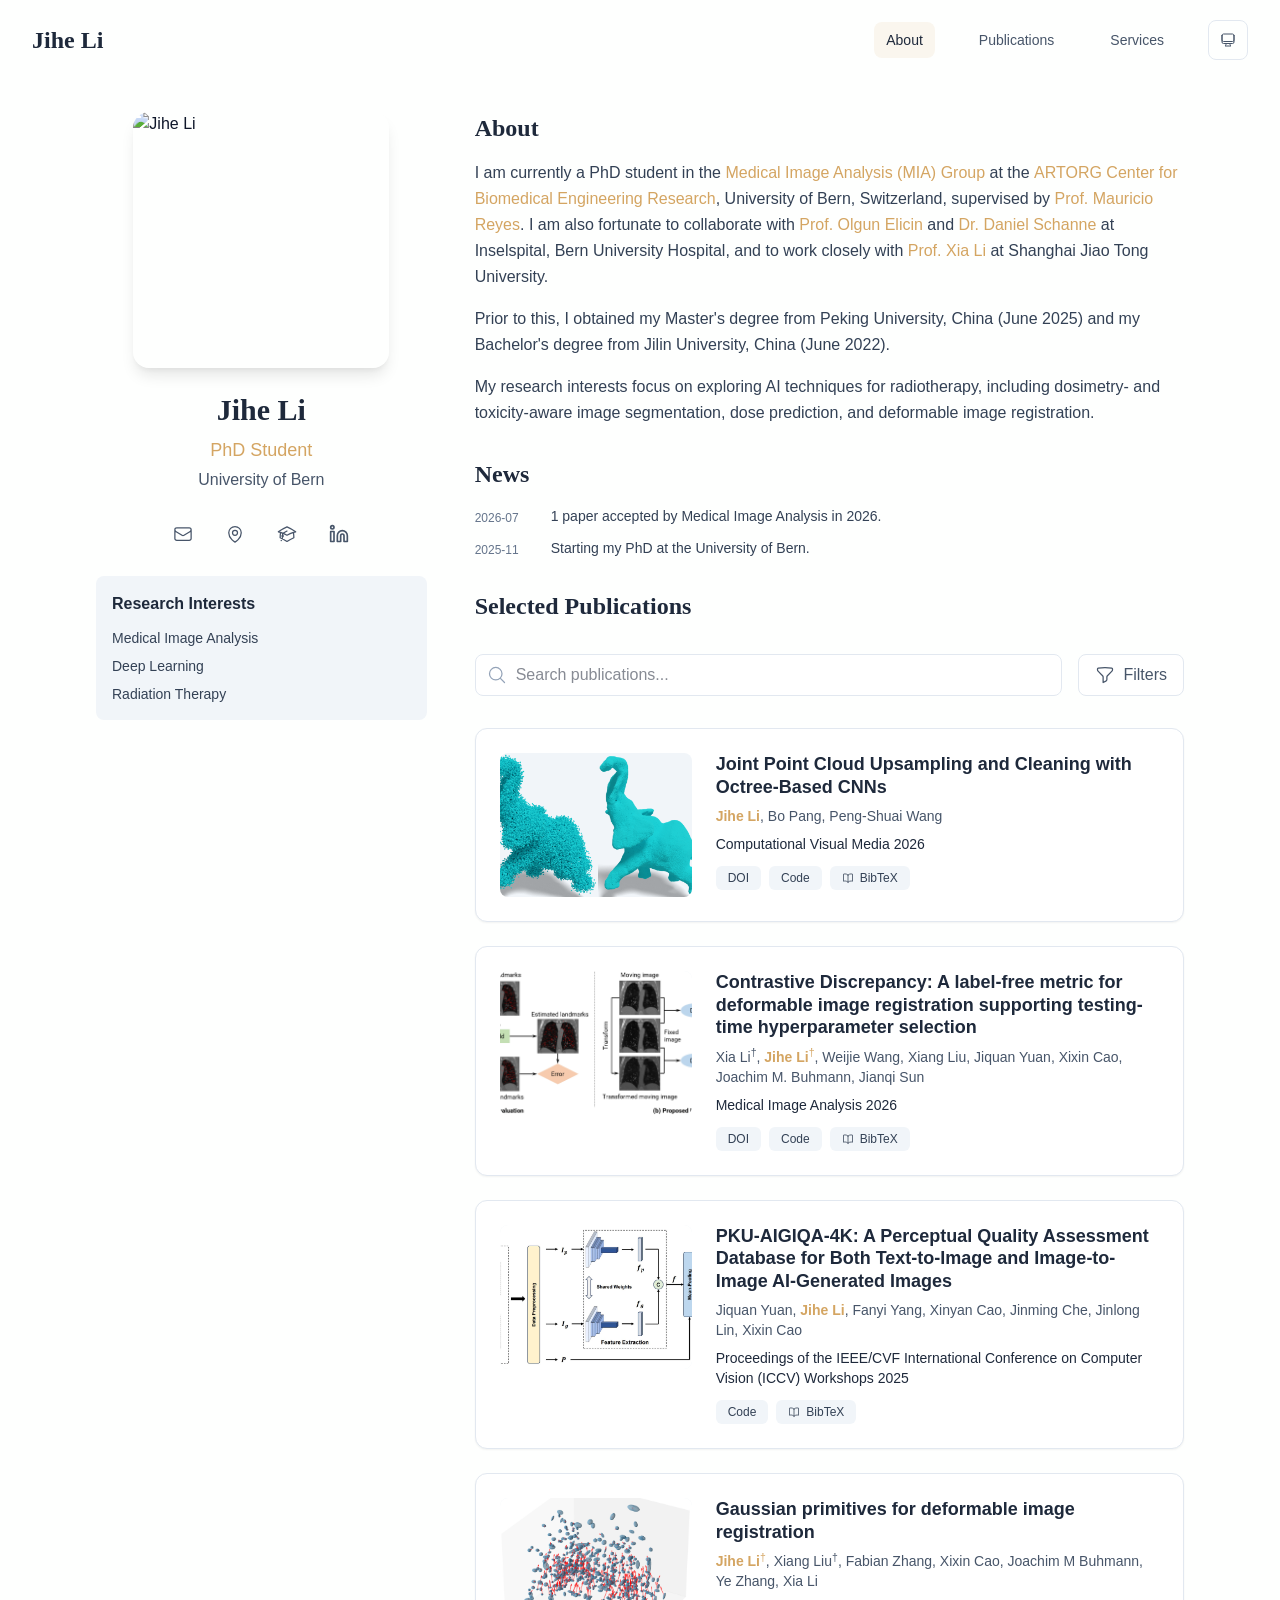
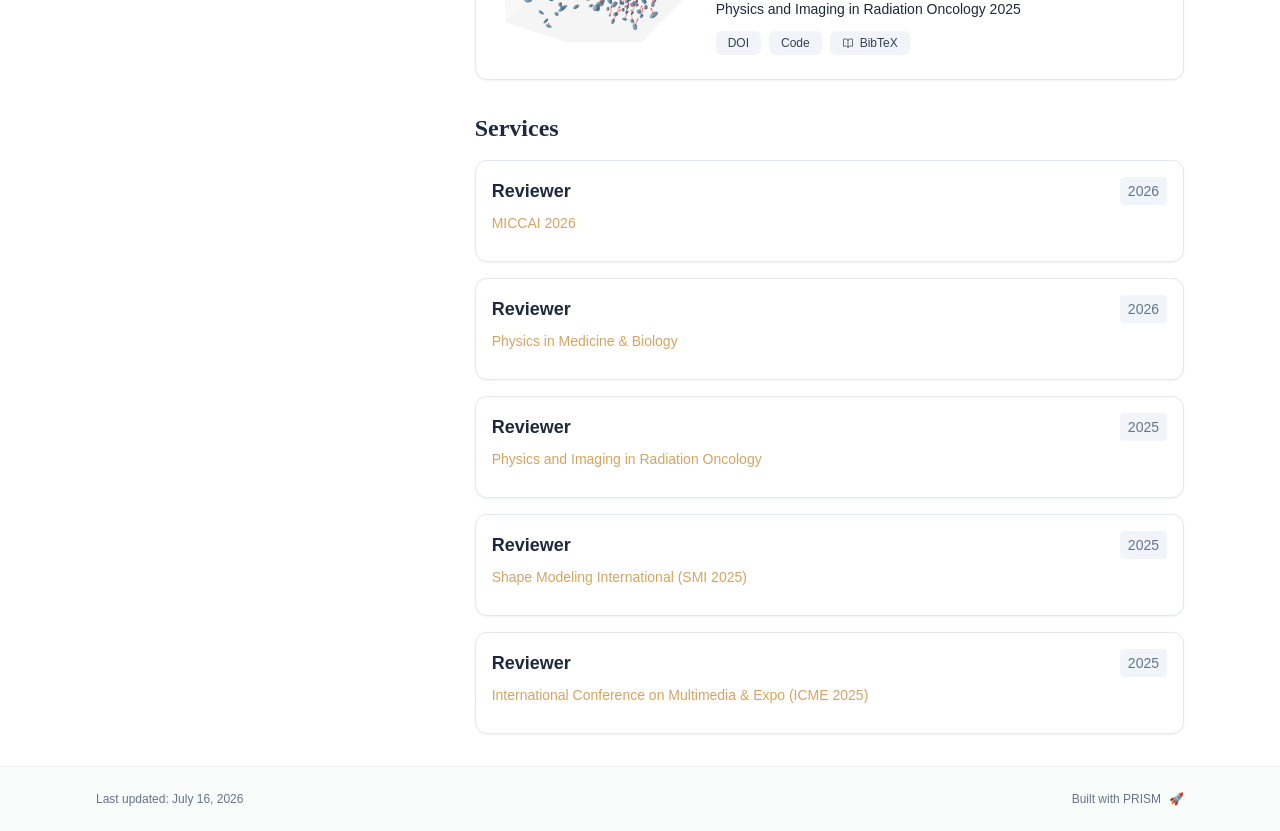
==== commit 0894d8b9: "update" ====
--- a/index.html
+++ b/index.html
@@ -1,4 +1,4 @@
-<!DOCTYPE html><!--cigk49gEgJH98D1oQCx_d--><html lang="en" class="scroll-smooth"><head><meta charSet="utf-8"/><meta name="viewport" content="width=device-width, initial-scale=1"/><link rel="preload" as="image" href="/bio.png"/><link rel="stylesheet" href="/_next/static/css/8cb6416d0acd12cd.css" data-precedence="next"/><link rel="preload" as="script" fetchPriority="low" href="/_next/static/chunks/webpack-4a6fea9592d99ef7.js"/><script src="/_next/static/chunks/4bd1b696-c023c6e3521b1417.js" async=""></script><script src="/_next/static/chunks/255-e057be79bd379a49.js" async=""></script><script src="/_next/static/chunks/main-app-35e588bac4b90381.js" async=""></script><script src="/_next/static/chunks/185-02e5984e85404956.js" async=""></script><script src="/_next/static/chunks/619-9168df9c2a29b74b.js" async=""></script><script src="/_next/static/chunks/599-36b43173d762fc47.js" async=""></script><script src="/_next/static/chunks/app/layout-0357ada6df60ca63.js" async=""></script><script src="/_next/static/chunks/140-5ce7a5cc299b9e70.js" async=""></script><script src="/_next/static/chunks/681-68a0f630dd3881d4.js" async=""></script><script src="/_next/static/chunks/app/page-4f940f0b2da0a844.js" async=""></script><link rel="icon" href="/icon.png" type="image/svg+xml"/><link rel="dns-prefetch" href="https://google-fonts.jialeliu.com"/><link rel="preconnect" href="https://google-fonts.jialeliu.com" crossorigin=""/><link rel="preload" as="style" href="https://google-fonts.jialeliu.com/css2?family=Inter:wght@300;400;500;600;700&amp;family=Crimson+Text:ital,wght@0,400;0,600;1,400&amp;display=swap"/><title>Jihe Li</title><meta name="description" content="PhD student at the University of Bern."/><meta name="author" content="Jihe Li"/><meta name="keywords" content="Jihe Li,PhD,Research,University of Bern"/><meta name="creator" content="Jihe Li"/><meta name="publisher" content="Jihe Li"/><meta property="og:title" content="Jihe Li"/><meta property="og:description" content="PhD student at the University of Bern."/><meta property="og:site_name" content="Jihe Li&#x27;s Academic Website"/><meta property="og:locale" content="en_US"/><meta property="og:type" content="website"/><meta name="twitter:card" content="summary"/><meta name="twitter:title" content="Jihe Li"/><meta name="twitter:description" content="PhD student at the University of Bern."/><link rel="icon" href="/icon.png"/><link rel="stylesheet" id="gfonts-css" href="https://google-fonts.jialeliu.com/css2?family=Inter:wght@300;400;500;600;700&amp;family=Crimson+Text:ital,wght@0,400;0,600;1,400&amp;display=swap" media="print"/><script>
+<!DOCTYPE html><!--5K32maRKTmOFUaiMVyrbY--><html lang="en" class="scroll-smooth"><head><meta charSet="utf-8"/><meta name="viewport" content="width=device-width, initial-scale=1"/><link rel="preload" as="image" href="/bio.png"/><link rel="stylesheet" href="/_next/static/css/8cb6416d0acd12cd.css" data-precedence="next"/><link rel="preload" as="script" fetchPriority="low" href="/_next/static/chunks/webpack-4a6fea9592d99ef7.js"/><script src="/_next/static/chunks/4bd1b696-c023c6e3521b1417.js" async=""></script><script src="/_next/static/chunks/255-e057be79bd379a49.js" async=""></script><script src="/_next/static/chunks/main-app-35e588bac4b90381.js" async=""></script><script src="/_next/static/chunks/185-02e5984e85404956.js" async=""></script><script src="/_next/static/chunks/619-9168df9c2a29b74b.js" async=""></script><script src="/_next/static/chunks/599-36b43173d762fc47.js" async=""></script><script src="/_next/static/chunks/app/layout-0357ada6df60ca63.js" async=""></script><script src="/_next/static/chunks/140-5ce7a5cc299b9e70.js" async=""></script><script src="/_next/static/chunks/681-68a0f630dd3881d4.js" async=""></script><script src="/_next/static/chunks/app/page-4f940f0b2da0a844.js" async=""></script><link rel="icon" href="/icon.png" type="image/svg+xml"/><link rel="dns-prefetch" href="https://google-fonts.jialeliu.com"/><link rel="preconnect" href="https://google-fonts.jialeliu.com" crossorigin=""/><link rel="preload" as="style" href="https://google-fonts.jialeliu.com/css2?family=Inter:wght@300;400;500;600;700&amp;family=Crimson+Text:ital,wght@0,400;0,600;1,400&amp;display=swap"/><title>Jihe Li</title><meta name="description" content="PhD student at the University of Bern."/><meta name="author" content="Jihe Li"/><meta name="keywords" content="Jihe Li,PhD,Research,University of Bern"/><meta name="creator" content="Jihe Li"/><meta name="publisher" content="Jihe Li"/><meta property="og:title" content="Jihe Li"/><meta property="og:description" content="PhD student at the University of Bern."/><meta property="og:site_name" content="Jihe Li&#x27;s Academic Website"/><meta property="og:locale" content="en_US"/><meta property="og:type" content="website"/><meta name="twitter:card" content="summary"/><meta name="twitter:title" content="Jihe Li"/><meta name="twitter:description" content="PhD student at the University of Bern."/><link rel="icon" href="/icon.png"/><link rel="stylesheet" id="gfonts-css" href="https://google-fonts.jialeliu.com/css2?family=Inter:wght@300;400;500;600;700&amp;family=Crimson+Text:ital,wght@0,400;0,600;1,400&amp;display=swap" media="print"/><script>
               (function(){
                 var l = document.getElementById('gfonts-css');
                 if (!l) return;
@@ -23,4 +23,4 @@
               }
             </script><script src="/_next/static/chunks/polyfills-42372ed130431b0a.js" noModule=""></script></head><body class="font-sans antialiased"><div hidden=""><!--$--><!--/$--></div><div style="visibility:hidden"><nav class="fixed top-0 left-0 right-0 z-50" data-headlessui-state=""><div class="transition-all duration-300 ease-out bg-transparent" style="transform:translateY(-100px)"><div class="max-w-7xl mx-auto px-4 sm:px-6 lg:px-8"><div class="flex justify-between items-center h-16 lg:h-20"><div class="flex-shrink-0" tabindex="0"><a class="text-xl lg:text-2xl font-serif font-semibold text-primary hover:text-accent transition-colors duration-200" href="/">Jihe Li</a></div><div class="hidden lg:block"><div class="ml-10 flex items-center space-x-8"><div class="flex items-baseline space-x-8"><a class="relative px-3 py-2 text-sm font-medium transition-all duration-200 rounded hover:bg-accent/10 hover:shadow-sm text-primary" href="/#about"><span class="relative z-10">About</span><div class="absolute inset-0 bg-accent/10 rounded-lg"></div></a><a class="relative px-3 py-2 text-sm font-medium transition-all duration-200 rounded hover:bg-accent/10 hover:shadow-sm text-neutral-600 hover:text-primary" href="/#publications"><span class="relative z-10">Publications</span></a><a class="relative px-3 py-2 text-sm font-medium transition-all duration-200 rounded hover:bg-accent/10 hover:shadow-sm text-neutral-600 hover:text-primary" href="/#services"><span class="relative z-10">Services</span></a></div><div class="flex items-center justify-center w-10 h-10 rounded-lg border border-neutral-200 dark:border-[rgba(148,163,184,0.24)] bg-background dark:bg-neutral-800"><div class="w-4 h-4 rounded-full bg-neutral-300 animate-pulse"></div></div></div></div><div class="lg:hidden flex items-center space-x-2"><div class="flex items-center justify-center w-10 h-10 rounded-lg border border-neutral-200 dark:border-[rgba(148,163,184,0.24)] bg-background dark:bg-neutral-800"><div class="w-4 h-4 rounded-full bg-neutral-300 animate-pulse"></div></div><button class="inline-flex items-center justify-center p-2 rounded-md text-neutral-600 hover:text-primary hover:bg-neutral-100 dark:hover:bg-neutral-800 focus:outline-none focus:ring-2 focus:ring-inset focus:ring-accent transition-colors duration-200" id="headlessui-disclosure-button-_R_5pdb_" type="button" aria-expanded="false" data-headlessui-state=""><span class="sr-only">Open main menu</span><div><svg xmlns="http://www.w3.org/2000/svg" fill="none" viewBox="0 0 24 24" stroke-width="1.5" stroke="currentColor" aria-hidden="true" data-slot="icon" class="block h-6 w-6"><path stroke-linecap="round" stroke-linejoin="round" d="M3.75 6.75h16.5M3.75 12h16.5m-16.5 5.25h16.5"></path></svg></div></button></div></div></div></div></nav><main class="min-h-screen pt-16 lg:pt-20"><div class="max-w-6xl mx-auto px-4 sm:px-6 lg:px-8 py-8 bg-background min-h-screen"><div class="grid grid-cols-1 lg:grid-cols-3 gap-12"><div class="lg:col-span-1"><div class="sticky top-8" style="opacity:0;transform:translateY(20px)"><div class="w-64 h-64 mx-auto mb-6 rounded-2xl overflow-hidden shadow-lg hover:shadow-xl transition-all duration-200 hover:scale-105"><img alt="Jihe Li" width="256" height="256" decoding="async" data-nimg="1" class="w-full h-full object-cover object-[32%_center]" style="color:transparent" src="/bio.png"/></div><div class="text-center mb-6"><h1 class="text-3xl font-serif font-bold text-primary mb-2">Jihe Li</h1><p class="text-lg text-accent font-medium mb-1">PhD Student</p><p class="text-neutral-600 mb-2">University of Bern</p></div><div class="flex flex-wrap justify-center gap-3 sm:gap-4 mb-6 relative px-2"><div class="relative"><button class="p-2 sm:p-2 transition-colors duration-200 text-neutral-600 dark:text-neutral-400 hover:text-accent" aria-label="Email"><svg xmlns="http://www.w3.org/2000/svg" fill="none" viewBox="0 0 24 24" stroke-width="1.5" stroke="currentColor" aria-hidden="true" data-slot="icon" class="h-5 w-5"><path stroke-linecap="round" stroke-linejoin="round" d="M21.75 6.75v10.5a2.25 2.25 0 0 1-2.25 2.25h-15a2.25 2.25 0 0 1-2.25-2.25V6.75m19.5 0A2.25 2.25 0 0 0 19.5 4.5h-15a2.25 2.25 0 0 0-2.25 2.25m19.5 0v.243a2.25 2.25 0 0 1-1.07 1.916l-7.5 4.615a2.25 2.25 0 0 1-2.36 0L3.32 8.91a2.25 2.25 0 0 1-1.07-1.916V6.75"></path></svg></button></div><div class="relative"><button class="p-2 sm:p-2 transition-colors duration-200 text-neutral-600 dark:text-neutral-400 hover:text-accent" aria-label="Location"><svg xmlns="http://www.w3.org/2000/svg" fill="none" viewBox="0 0 24 24" stroke-width="1.5" stroke="currentColor" aria-hidden="true" data-slot="icon" class="h-5 w-5"><path stroke-linecap="round" stroke-linejoin="round" d="M15 10.5a3 3 0 1 1-6 0 3 3 0 0 1 6 0Z"></path><path stroke-linecap="round" stroke-linejoin="round" d="M19.5 10.5c0 7.142-7.5 11.25-7.5 11.25S4.5 17.642 4.5 10.5a7.5 7.5 0 1 1 15 0Z"></path></svg></button></div><a href="https://scholar.google.com/citations?user=ESuWkVEAAAAJ&amp;hl=en" target="_blank" rel="noopener noreferrer" class="p-2 sm:p-2 text-neutral-600 dark:text-neutral-400 hover:text-accent transition-colors duration-200" aria-label="Google Scholar"><svg xmlns="http://www.w3.org/2000/svg" fill="none" viewBox="0 0 24 24" stroke-width="1.5" stroke="currentColor" aria-hidden="true" data-slot="icon" class="h-5 w-5"><path stroke-linecap="round" stroke-linejoin="round" d="M4.26 10.147a60.438 60.438 0 0 0-.491 6.347A48.62 48.62 0 0 1 12 20.904a48.62 48.62 0 0 1 8.232-4.41 60.46 60.46 0 0 0-.491-6.347m-15.482 0a50.636 50.636 0 0 0-2.658-.813A59.906 59.906 0 0 1 12 3.493a59.903 59.903 0 0 1 10.399 5.84c-.896.248-1.783.52-2.658.814m-15.482 0A50.717 50.717 0 0 1 12 13.489a50.702 50.702 0 0 1 7.74-3.342M6.75 15a.75.75 0 1 0 0-1.5.75.75 0 0 0 0 1.5Zm0 0v-3.675A55.378 55.378 0 0 1 12 8.443m-7.007 11.55A5.981 5.981 0 0 0 6.75 15.75v-1.5"></path></svg></a><a href="https://www.linkedin.com/in/jihe-li-058460334/" target="_blank" rel="noopener noreferrer" class="p-2 sm:p-2 text-neutral-600 dark:text-neutral-400 hover:text-accent transition-colors duration-200" aria-label="LinkedIn"><svg xmlns="http://www.w3.org/2000/svg" width="24" height="24" viewBox="0 0 24 24" fill="none" stroke="currentColor" stroke-width="2" stroke-linecap="round" stroke-linejoin="round" class="lucide lucide-linkedin h-5 w-5" aria-hidden="true"><path d="M16 8a6 6 0 0 1 6 6v7h-4v-7a2 2 0 0 0-2-2 2 2 0 0 0-2 2v7h-4v-7a6 6 0 0 1 6-6z"></path><rect width="4" height="12" x="2" y="9"></rect><circle cx="4" cy="4" r="2"></circle></svg></a></div><div class="bg-neutral-100 dark:bg-neutral-800 rounded-lg p-4 mb-6 hover:shadow-lg transition-all duration-200 hover:scale-[1.02]"><h3 class="font-semibold text-primary mb-3">Research Interests</h3><div class="space-y-2 text-sm text-neutral-700 dark:text-neutral-500"><div>Medical Image Analysis</div><div>Deep Learning</div><div>Radiation Therapy</div></div></div></div></div><div class="lg:col-span-2 space-y-8"><section id="about" class="scroll-mt-24 space-y-8"><section style="opacity:0;transform:translateY(20px)"><h2 class="text-2xl font-serif font-bold text-primary mb-4">About</h2><div class="text-neutral-700 dark:text-neutral-600 leading-relaxed"><p class="mb-4 last:mb-0">I am currently a PhD student in the <a href="https://www.artorg.unibe.ch/research/mia/index_eng.html" node="[object Object]" target="_blank" rel="noopener noreferrer" class="text-accent font-medium transition-all duration-200 rounded hover:bg-accent/10 hover:shadow-sm">Medical Image Analysis (MIA) Group</a> at the <a href="https://www.artorg.unibe.ch/" node="[object Object]" target="_blank" rel="noopener noreferrer" class="text-accent font-medium transition-all duration-200 rounded hover:bg-accent/10 hover:shadow-sm">ARTORG Center for Biomedical Engineering Research</a>, University of Bern, Switzerland, supervised by <a href="https://mauricioreyes.me/" node="[object Object]" target="_blank" rel="noopener noreferrer" class="text-accent font-medium transition-all duration-200 rounded hover:bg-accent/10 hover:shadow-sm">Prof. Mauricio Reyes</a>. I am also fortunate to collaborate with <a href="https://scholar.google.com/citations?user=6k89PJAAAAAJ&amp;hl=en" node="[object Object]" target="_blank" rel="noopener noreferrer" class="text-accent font-medium transition-all duration-200 rounded hover:bg-accent/10 hover:shadow-sm">Prof. Olgun Elicin</a> and <a href="https://radioonkologie.insel.ch/de/ueber-uns/details/person/detail/daniel-schanne" node="[object Object]" target="_blank" rel="noopener noreferrer" class="text-accent font-medium transition-all duration-200 rounded hover:bg-accent/10 hover:shadow-sm">Dr. Daniel Schanne</a> at Inselspital, Bern University Hospital, and to work closely with <a href="https://medapt.cn/" node="[object Object]" target="_blank" rel="noopener noreferrer" class="text-accent font-medium transition-all duration-200 rounded hover:bg-accent/10 hover:shadow-sm">Prof. Xia Li</a> at Shanghai Jiao Tong University.</p>
 <p class="mb-4 last:mb-0">Prior to this, I obtained my Master&#x27;s degree from Peking University, China (June 2025) and my Bachelor&#x27;s degree from Jilin University, China (June 2022).</p>
-<p class="mb-4 last:mb-0">My research interests focus on exploring AI techniques for radiotherapy, including dosimetry- and toxicity-aware image segmentation, dose prediction, and deformable image registration.</p></div></section><section style="opacity:0;transform:translateY(20px)"><h2 class="text-2xl font-serif font-bold text-primary mb-4">News</h2><div class="space-y-3"><div class="flex items-start space-x-3"><span class="text-xs text-neutral-500 mt-1 w-16 flex-shrink-0">2026-07</span><p class="text-sm text-neutral-700">1 paper accepted to Medical Image Analysis in 2026.</p></div><div class="flex items-start space-x-3"><span class="text-xs text-neutral-500 mt-1 w-16 flex-shrink-0">2025-11</span><p class="text-sm text-neutral-700">Starting my PhD at the University of Bern.</p></div></div></section></section><section id="publications" class="scroll-mt-24 space-y-8"><div style="opacity:0;transform:translateY(20px)"><div class="mb-8"><h1 class="text-2xl font-serif font-bold text-primary mb-4">Selected Publications</h1></div><div class="mb-8 space-y-4"><div class="flex flex-col sm:flex-row gap-4"><div class="relative flex-grow"><svg xmlns="http://www.w3.org/2000/svg" fill="none" viewBox="0 0 24 24" stroke-width="1.5" stroke="currentColor" aria-hidden="true" data-slot="icon" class="absolute left-3 top-1/2 transform -translate-y-1/2 h-5 w-5 text-neutral-400"><path stroke-linecap="round" stroke-linejoin="round" d="m21 21-5.197-5.197m0 0A7.5 7.5 0 1 0 5.196 5.196a7.5 7.5 0 0 0 10.607 10.607Z"></path></svg><input type="text" placeholder="Search publications..." class="w-full pl-10 pr-4 py-2 rounded-lg border border-neutral-200 dark:border-neutral-800 bg-white dark:bg-neutral-900 focus:ring-2 focus:ring-accent focus:border-transparent transition-all duration-200" value=""/></div><button class="flex items-center justify-center px-4 py-2 rounded-lg border transition-all duration-200 bg-white dark:bg-neutral-900 border-neutral-200 dark:border-neutral-800 text-neutral-600 hover:border-accent hover:text-accent"><svg xmlns="http://www.w3.org/2000/svg" fill="none" viewBox="0 0 24 24" stroke-width="1.5" stroke="currentColor" aria-hidden="true" data-slot="icon" class="h-5 w-5 mr-2"><path stroke-linecap="round" stroke-linejoin="round" d="M12 3c2.755 0 5.455.232 8.083.678.533.09.917.556.917 1.096v1.044a2.25 2.25 0 0 1-.659 1.591l-5.432 5.432a2.25 2.25 0 0 0-.659 1.591v2.927a2.25 2.25 0 0 1-1.244 2.013L9.75 21v-6.568a2.25 2.25 0 0 0-.659-1.591L3.659 7.409A2.25 2.25 0 0 1 3 5.818V4.774c0-.54.384-1.006.917-1.096A48.32 48.32 0 0 1 12 3Z"></path></svg>Filters</button></div></div><div class="space-y-6"><div class="bg-white dark:bg-neutral-900 p-6 rounded-xl shadow-sm border border-neutral-200 dark:border-neutral-800 hover:shadow-md transition-all duration-200" style="opacity:0;transform:translateY(20px)"><div class="flex flex-col md:flex-row gap-6"><div class="w-full md:w-48 flex-shrink-0"><div class="aspect-video md:aspect-[4/3] relative rounded-lg overflow-hidden bg-neutral-100 dark:bg-neutral-800"><img alt="Joint Point Cloud Upsampling and Cleaning with Octree-Based CNNs" loading="lazy" decoding="async" data-nimg="fill" class="object-cover" style="position:absolute;height:100%;width:100%;left:0;top:0;right:0;bottom:0;color:transparent" src="/papers/ounet.png"/></div></div><div class="flex-grow"><h3 class="text-lg font-semibold text-primary mb-2 leading-tight">Joint Point Cloud Upsampling and Cleaning with Octree-Based CNNs</h3><p class="text-sm text-neutral-600 dark:text-neutral-400 mb-2"><span><span class="font-semibold text-accent ">Jihe Li</span>, </span><span><span class=" ">Bo Pang</span>, </span><span><span class=" ">Peng-Shuai Wang</span></span></p><p class="text-sm font-medium text-neutral-800 dark:text-neutral-600 mb-3">Computational Visual Media<!-- --> <!-- -->2026</p><div class="flex flex-wrap gap-2 mt-auto"><a href="https://doi.org/10.26599/CVM.2025.9450465" target="_blank" rel="noopener noreferrer" class="inline-flex items-center px-3 py-1 rounded-md text-xs font-medium bg-neutral-100 dark:bg-neutral-800 text-neutral-700 dark:text-neutral-300 hover:bg-accent hover:text-white transition-colors">DOI</a><button class="inline-flex items-center px-3 py-1 rounded-md text-xs font-medium transition-colors bg-neutral-100 dark:bg-neutral-800 text-neutral-700 dark:text-neutral-300 hover:bg-accent hover:text-white"><svg xmlns="http://www.w3.org/2000/svg" fill="none" viewBox="0 0 24 24" stroke-width="1.5" stroke="currentColor" aria-hidden="true" data-slot="icon" class="h-3 w-3 mr-1.5"><path stroke-linecap="round" stroke-linejoin="round" d="M12 6.042A8.967 8.967 0 0 0 6 3.75c-1.052 0-2.062.18-3 .512v14.25A8.987 8.987 0 0 1 6 18c2.305 0 4.408.867 6 2.292m0-14.25a8.966 8.966 0 0 1 6-2.292c1.052 0 2.062.18 3 .512v14.25A8.987 8.987 0 0 0 18 18a8.967 8.967 0 0 0-6 2.292m0-14.25v14.25"></path></svg>BibTeX</button></div></div></div></div><div class="bg-white dark:bg-neutral-900 p-6 rounded-xl shadow-sm border border-neutral-200 dark:border-neutral-800 hover:shadow-md transition-all duration-200" style="opacity:0;transform:translateY(20px)"><div class="flex flex-col md:flex-row gap-6"><div class="w-full md:w-48 flex-shrink-0"><div class="aspect-video md:aspect-[4/3] relative rounded-lg overflow-hidden bg-neutral-100 dark:bg-neutral-800"><img alt="Contrastive Discrepancy: A label-free metric for deformable image registration supporting testing-time hyperparameter selection" loading="lazy" decoding="async" data-nimg="fill" class="object-cover" style="position:absolute;height:100%;width:100%;left:0;top:0;right:0;bottom:0;color:transparent" src="/papers/media_cd.png"/></div></div><div class="flex-grow"><h3 class="text-lg font-semibold text-primary mb-2 leading-tight">Contrastive Discrepancy: A label-free metric for deformable image registration supporting testing-time hyperparameter selection</h3><p class="text-sm text-neutral-600 dark:text-neutral-400 mb-2"><span><span class=" ">Xia Li</span><sup class="ml-0 text-neutral-600 dark:text-neutral-400">†</sup>, </span><span><span class="font-semibold text-accent ">Jihe Li</span><sup class="ml-0 text-accent">†</sup>, </span><span><span class=" ">Weijie Wang</span>, </span><span><span class=" ">Xiang Liu</span>, </span><span><span class=" ">Jiquan Yuan</span>, </span><span><span class=" ">Xixin Cao</span>, </span><span><span class=" ">Joachim M. Buhmann</span>, </span><span><span class=" ">Jianqi Sun</span></span></p><p class="text-sm font-medium text-neutral-800 dark:text-neutral-600 mb-3">Medical Image Analysis<!-- --> <!-- -->2026</p><div class="flex flex-wrap gap-2 mt-auto"><a href="https://doi.org/10.1016/j.media.2026.104210" target="_blank" rel="noopener noreferrer" class="inline-flex items-center px-3 py-1 rounded-md text-xs font-medium bg-neutral-100 dark:bg-neutral-800 text-neutral-700 dark:text-neutral-300 hover:bg-accent hover:text-white transition-colors">DOI</a><button class="inline-flex items-center px-3 py-1 rounded-md text-xs font-medium transition-colors bg-neutral-100 dark:bg-neutral-800 text-neutral-700 dark:text-neutral-300 hover:bg-accent hover:text-white"><svg xmlns="http://www.w3.org/2000/svg" fill="none" viewBox="0 0 24 24" stroke-width="1.5" stroke="currentColor" aria-hidden="true" data-slot="icon" class="h-3 w-3 mr-1.5"><path stroke-linecap="round" stroke-linejoin="round" d="M12 6.042A8.967 8.967 0 0 0 6 3.75c-1.052 0-2.062.18-3 .512v14.25A8.987 8.987 0 0 1 6 18c2.305 0 4.408.867 6 2.292m0-14.25a8.966 8.966 0 0 1 6-2.292c1.052 0 2.062.18 3 .512v14.25A8.987 8.987 0 0 0 18 18a8.967 8.967 0 0 0-6 2.292m0-14.25v14.25"></path></svg>BibTeX</button></div></div></div></div><div class="bg-white dark:bg-neutral-900 p-6 rounded-xl shadow-sm border border-neutral-200 dark:border-neutral-800 hover:shadow-md transition-all duration-200" style="opacity:0;transform:translateY(20px)"><div class="flex flex-col md:flex-row gap-6"><div class="w-full md:w-48 flex-shrink-0"><div class="aspect-video md:aspect-[4/3] relative rounded-lg overflow-hidden bg-neutral-100 dark:bg-neutral-800"><img alt="PKU-AIGIQA-4K: A Perceptual Quality Assessment Database for Both Text-to-Image and Image-to-Image AI-Generated Images" loading="lazy" decoding="async" data-nimg="fill" class="object-cover" style="position:absolute;height:100%;width:100%;left:0;top:0;right:0;bottom:0;color:transparent" src="/papers/pku4k.png"/></div></div><div class="flex-grow"><h3 class="text-lg font-semibold text-primary mb-2 leading-tight">PKU-AIGIQA-4K: A Perceptual Quality Assessment Database for Both Text-to-Image and Image-to-Image AI-Generated Images</h3><p class="text-sm text-neutral-600 dark:text-neutral-400 mb-2"><span><span class=" ">Jiquan Yuan</span>, </span><span><span class="font-semibold text-accent ">Jihe Li</span>, </span><span><span class=" ">Fanyi Yang</span>, </span><span><span class=" ">Xinyan Cao</span>, </span><span><span class=" ">Jinming Che</span>, </span><span><span class=" ">Jinlong Lin</span>, </span><span><span class=" ">Xixin Cao</span></span></p><p class="text-sm font-medium text-neutral-800 dark:text-neutral-600 mb-3">Proceedings of the IEEE/CVF International Conference on Computer Vision (ICCV) Workshops<!-- --> <!-- -->2025</p><div class="flex flex-wrap gap-2 mt-auto"><button class="inline-flex items-center px-3 py-1 rounded-md text-xs font-medium transition-colors bg-neutral-100 dark:bg-neutral-800 text-neutral-700 dark:text-neutral-300 hover:bg-accent hover:text-white"><svg xmlns="http://www.w3.org/2000/svg" fill="none" viewBox="0 0 24 24" stroke-width="1.5" stroke="currentColor" aria-hidden="true" data-slot="icon" class="h-3 w-3 mr-1.5"><path stroke-linecap="round" stroke-linejoin="round" d="M12 6.042A8.967 8.967 0 0 0 6 3.75c-1.052 0-2.062.18-3 .512v14.25A8.987 8.987 0 0 1 6 18c2.305 0 4.408.867 6 2.292m0-14.25a8.966 8.966 0 0 1 6-2.292c1.052 0 2.062.18 3 .512v14.25A8.987 8.987 0 0 0 18 18a8.967 8.967 0 0 0-6 2.292m0-14.25v14.25"></path></svg>BibTeX</button></div></div></div></div><div class="bg-white dark:bg-neutral-900 p-6 rounded-xl shadow-sm border border-neutral-200 dark:border-neutral-800 hover:shadow-md transition-all duration-200" style="opacity:0;transform:translateY(20px)"><div class="flex flex-col md:flex-row gap-6"><div class="w-full md:w-48 flex-shrink-0"><div class="aspect-video md:aspect-[4/3] relative rounded-lg overflow-hidden bg-neutral-100 dark:bg-neutral-800"><img alt="Gaussian primitives for deformable image registration" loading="lazy" decoding="async" data-nimg="fill" class="object-cover" style="position:absolute;height:100%;width:100%;left:0;top:0;right:0;bottom:0;color:transparent" src="/papers/gaussian.png"/></div></div><div class="flex-grow"><h3 class="text-lg font-semibold text-primary mb-2 leading-tight">Gaussian primitives for deformable image registration</h3><p class="text-sm text-neutral-600 dark:text-neutral-400 mb-2"><span><span class="font-semibold text-accent ">Jihe Li</span><sup class="ml-0 text-accent">†</sup>, </span><span><span class=" ">Xiang Liu</span><sup class="ml-0 text-neutral-600 dark:text-neutral-400">†</sup>, </span><span><span class=" ">Fabian Zhang</span>, </span><span><span class=" ">Xixin Cao</span>, </span><span><span class=" ">Joachim M Buhmann</span>, </span><span><span class=" ">Ye Zhang</span>, </span><span><span class=" ">Xia Li</span></span></p><p class="text-sm font-medium text-neutral-800 dark:text-neutral-600 mb-3">Physics and Imaging in Radiation Oncology<!-- --> <!-- -->2025</p><div class="flex flex-wrap gap-2 mt-auto"><a href="https://doi.org/10.1016/j.phro.2025.100821" target="_blank" rel="noopener noreferrer" class="inline-flex items-center px-3 py-1 rounded-md text-xs font-medium bg-neutral-100 dark:bg-neutral-800 text-neutral-700 dark:text-neutral-300 hover:bg-accent hover:text-white transition-colors">DOI</a><button class="inline-flex items-center px-3 py-1 rounded-md text-xs font-medium transition-colors bg-neutral-100 dark:bg-neutral-800 text-neutral-700 dark:text-neutral-300 hover:bg-accent hover:text-white"><svg xmlns="http://www.w3.org/2000/svg" fill="none" viewBox="0 0 24 24" stroke-width="1.5" stroke="currentColor" aria-hidden="true" data-slot="icon" class="h-3 w-3 mr-1.5"><path stroke-linecap="round" stroke-linejoin="round" d="M12 6.042A8.967 8.967 0 0 0 6 3.75c-1.052 0-2.062.18-3 .512v14.25A8.987 8.987 0 0 1 6 18c2.305 0 4.408.867 6 2.292m0-14.25a8.966 8.966 0 0 1 6-2.292c1.052 0 2.062.18 3 .512v14.25A8.987 8.987 0 0 0 18 18a8.967 8.967 0 0 0-6 2.292m0-14.25v14.25"></path></svg>BibTeX</button></div></div></div></div></div></div></section><section id="services" class="scroll-mt-24 space-y-8"><div style="opacity:0;transform:translateY(20px)"><div class="mb-4"><h1 class="text-2xl font-serif font-bold text-primary mb-4">Services</h1></div><div class="grid gap-4"><div class="bg-white dark:bg-neutral-900 p-4 rounded-xl shadow-sm border border-neutral-200 dark:border-neutral-800 hover:shadow-lg transition-all duration-200 hover:scale-[1.01]" style="opacity:0;transform:translateY(20px)"><div class="flex justify-between items-start mb-2"><h3 class="text-lg font-semibold text-primary">Reviewer</h3><span class="text-sm text-neutral-500 font-medium bg-neutral-100 dark:bg-neutral-800 px-2 py-1 rounded">2026</span></div><p class="text-sm text-accent font-medium mb-3">MICCAI 2026</p></div><div class="bg-white dark:bg-neutral-900 p-4 rounded-xl shadow-sm border border-neutral-200 dark:border-neutral-800 hover:shadow-lg transition-all duration-200 hover:scale-[1.01]" style="opacity:0;transform:translateY(20px)"><div class="flex justify-between items-start mb-2"><h3 class="text-lg font-semibold text-primary">Reviewer</h3><span class="text-sm text-neutral-500 font-medium bg-neutral-100 dark:bg-neutral-800 px-2 py-1 rounded">2026</span></div><p class="text-sm text-accent font-medium mb-3">Physics in Medicine &amp; Biology</p></div><div class="bg-white dark:bg-neutral-900 p-4 rounded-xl shadow-sm border border-neutral-200 dark:border-neutral-800 hover:shadow-lg transition-all duration-200 hover:scale-[1.01]" style="opacity:0;transform:translateY(20px)"><div class="flex justify-between items-start mb-2"><h3 class="text-lg font-semibold text-primary">Reviewer</h3><span class="text-sm text-neutral-500 font-medium bg-neutral-100 dark:bg-neutral-800 px-2 py-1 rounded">2025</span></div><p class="text-sm text-accent font-medium mb-3">Physics and Imaging in Radiation Oncology</p></div><div class="bg-white dark:bg-neutral-900 p-4 rounded-xl shadow-sm border border-neutral-200 dark:border-neutral-800 hover:shadow-lg transition-all duration-200 hover:scale-[1.01]" style="opacity:0;transform:translateY(20px)"><div class="flex justify-between items-start mb-2"><h3 class="text-lg font-semibold text-primary">Reviewer</h3><span class="text-sm text-neutral-500 font-medium bg-neutral-100 dark:bg-neutral-800 px-2 py-1 rounded">2025</span></div><p class="text-sm text-accent font-medium mb-3">Shape Modeling International (SMI 2025)</p></div><div class="bg-white dark:bg-neutral-900 p-4 rounded-xl shadow-sm border border-neutral-200 dark:border-neutral-800 hover:shadow-lg transition-all duration-200 hover:scale-[1.01]" style="opacity:0;transform:translateY(20px)"><div class="flex justify-between items-start mb-2"><h3 class="text-lg font-semibold text-primary">Reviewer</h3><span class="text-sm text-neutral-500 font-medium bg-neutral-100 dark:bg-neutral-800 px-2 py-1 rounded">2025</span></div><p class="text-sm text-accent font-medium mb-3">International Conference on Multimedia &amp; Expo (ICME 2025)</p></div></div></div></section></div></div></div><!--$--><!--/$--></main><footer class="border-t border-neutral-200/50 bg-neutral-50/50 dark:bg-neutral-900/50 dark:border-neutral-700/50"><div class="max-w-6xl mx-auto px-4 sm:px-6 lg:px-8 py-6"><div class="flex flex-col sm:flex-row justify-between items-center gap-2"><p class="text-xs text-neutral-500">Last updated: <!-- -->July 16, 2026</p><p class="text-xs text-neutral-500 flex items-center"><a href="https://github.com/xyjoey/PRISM" target="_blank" rel="noopener noreferrer">Built with PRISM</a><span class="ml-2">🚀</span></p></div></div></footer></div><script src="/_next/static/chunks/webpack-4a6fea9592d99ef7.js" id="_R_" async=""></script><script>(self.__next_f=self.__next_f||[]).push([0])</script><script>self.__next_f.push([1,"1:\"$Sreact.fragment\"\n2:I[7558,[\"185\",\"static/chunks/185-02e5984e85404956.js\",\"619\",\"static/chunks/619-9168df9c2a29b74b.js\",\"599\",\"static/chunks/599-36b43173d762fc47.js\",\"177\",\"static/chunks/app/layout-0357ada6df60ca63.js\"],\"ThemeProvider\"]\n3:I[9994,[\"185\",\"static/chunks/185-02e5984e85404956.js\",\"619\",\"static/chunks/619-9168df9c2a29b74b.js\",\"599\",\"static/chunks/599-36b43173d762fc47.js\",\"177\",\"static/chunks/app/layout-0357ada6df60ca63.js\"],\"default\"]\n4:I[9766,[],\"\"]\n5:I[8924,[],\"\"]\na:I[7150,[],\"\"]\n:HL[\"/_next/static/css/8cb6416d0acd12cd.css\",\"style\"]\n"])</script><script>self.__next_f.push([1,"0:{\"P\":null,\"b\":\"cigk49gEgJH98D1oQCx-d\",\"p\":\"\",\"c\":[\"\",\"\"],\"i\":false,\"f\":[[[\"\",{\"children\":[\"__PAGE__\",{}]},\"$undefined\",\"$undefined\",true],[\"\",[\"$\",\"$1\",\"c\",{\"children\":[[[\"$\",\"link\",\"0\",{\"rel\":\"stylesheet\",\"href\":\"/_next/static/css/8cb6416d0acd12cd.css\",\"precedence\":\"next\",\"crossOrigin\":\"$undefined\",\"nonce\":\"$undefined\"}]],[\"$\",\"html\",null,{\"lang\":\"en\",\"className\":\"scroll-smooth\",\"suppressHydrationWarning\":true,\"children\":[[\"$\",\"head\",null,{\"children\":[[\"$\",\"link\",null,{\"rel\":\"icon\",\"href\":\"/icon.png\",\"type\":\"image/svg+xml\"}],[\"$\",\"link\",null,{\"rel\":\"dns-prefetch\",\"href\":\"https://google-fonts.jialeliu.com\"}],[\"$\",\"link\",null,{\"rel\":\"preconnect\",\"href\":\"https://google-fonts.jialeliu.com\",\"crossOrigin\":\"\"}],[\"$\",\"link\",null,{\"rel\":\"preload\",\"as\":\"style\",\"href\":\"https://google-fonts.jialeliu.com/css2?family=Inter:wght@300;400;500;600;700\u0026family=Crimson+Text:ital,wght@0,400;0,600;1,400\u0026display=swap\"}],[\"$\",\"link\",null,{\"rel\":\"stylesheet\",\"id\":\"gfonts-css\",\"href\":\"https://google-fonts.jialeliu.com/css2?family=Inter:wght@300;400;500;600;700\u0026family=Crimson+Text:ital,wght@0,400;0,600;1,400\u0026display=swap\",\"media\":\"print\"}],[\"$\",\"script\",null,{\"dangerouslySetInnerHTML\":{\"__html\":\"\\n              (function(){\\n                var l = document.getElementById('gfonts-css');\\n                if (!l) return;\\n                if (l.media !== 'all') {\\n                  l.addEventListener('load', function(){ try { l.media = 'all'; } catch(e){} });\\n                }\\n              })();\\n            \"}}],[\"$\",\"noscript\",null,{\"children\":[\"$\",\"link\",null,{\"rel\":\"stylesheet\",\"href\":\"https://google-fonts.jialeliu.com/css2?family=Inter:wght@300;400;500;600;700\u0026family=Crimson+Text:ital,wght@0,400;0,600;1,400\u0026display=swap\"}]}],[\"$\",\"script\",null,{\"dangerouslySetInnerHTML\":{\"__html\":\"\\n              try {\\n                const theme = localStorage.getItem('theme-storage');\\n                const parsed = theme ? JSON.parse(theme) : null;\\n                const setting = parsed?.state?.theme || 'system';\\n                const prefersDark = typeof window !== 'undefined' \u0026\u0026 window.matchMedia \u0026\u0026 window.matchMedia('(prefers-color-scheme: dark)').matches;\\n                const effective = setting === 'dark' ? 'dark' : (setting === 'light' ? 'light' : (prefersDark ? 'dark' : 'light'));\\n                var root = document.documentElement;\\n                root.classList.add(effective);\\n                root.setAttribute('data-theme', effective);\\n              } catch (e) {\\n                var root = document.documentElement;\\n                root.classList.add('light');\\n                root.setAttribute('data-theme', 'light');\\n              }\\n            \"}}]]}],[\"$\",\"body\",null,{\"className\":\"font-sans antialiased\",\"children\":[\"$\",\"$L2\",null,{\"children\":[[\"$\",\"$L3\",null,{\"items\":[{\"title\":\"About\",\"type\":\"page\",\"target\":\"about\",\"href\":\"/\"},{\"title\":\"Publications\",\"type\":\"page\",\"target\":\"publications\",\"href\":\"/publications\"},{\"title\":\"Services\",\"type\":\"page\",\"target\":\"services\",\"href\":\"/services\"}],\"siteTitle\":\"Jihe Li\",\"enableOnePageMode\":true}],[\"$\",\"main\",null,{\"className\":\"min-h-screen pt-16 lg:pt-20\",\"children\":[\"$\",\"$L4\",null,{\"parallelRouterKey\":\"children\",\"error\":\"$undefined\",\"errorStyles\":\"$undefined\",\"errorScripts\":\"$undefined\",\"template\":[\"$\",\"$L5\",null,{}],\"templateStyles\":\"$undefined\",\"templateScripts\":\"$undefined\",\"notFound\":[[[\"$\",\"title\",null,{\"children\":\"404: This page could not be found.\"}],[\"$\",\"div\",null,{\"style\":{\"fontFamily\":\"system-ui,\\\"Segoe UI\\\",Roboto,Helvetica,Arial,sans-serif,\\\"Apple Color Emoji\\\",\\\"Segoe UI Emoji\\\"\",\"height\":\"100vh\",\"textAlign\":\"center\",\"display\":\"flex\",\"flexDirection\":\"column\",\"alignItems\":\"center\",\"justifyContent\":\"center\"},\"children\":[\"$\",\"div\",null,{\"children\":[[\"$\",\"style\",null,{\"dangerouslySetInnerHTML\":{\"__html\":\"body{color:#000;background:#fff;margin:0}.next-error-h1{border-right:1px solid rgba(0,0,0,.3)}@media (prefers-color-scheme:dark){body{color:#fff;background:#000}.next-error-h1{border-right:1px solid rgba(255,255,255,.3)}}\"}}],[\"$\",\"h1\",null,{\"className\":\"next-error-h1\",\"style\":{\"display\":\"inline-block\",\"margin\":\"0 20px 0 0\",\"padding\":\"0 23px 0 0\",\"fontSize\":24,\"fontWeight\":500,\"verticalAlign\":\"top\",\"lineHeight\":\"49px\"},\"children\":404}],\"$L6\"]}]}]],[]],\"forbidden\":\"$undefined\",\"unauthorized\":\"$undefined\"}]}],\"$L7\"]}]}]]}]]}],{\"children\":[\"__PAGE__\",\"$L8\",{},null,false]},null,false],\"$L9\",false]],\"m\":\"$undefined\",\"G\":[\"$a\",[]],\"s\":false,\"S\":true}\n"])</script><script>self.__next_f.push([1,"b:I[7923,[\"185\",\"static/chunks/185-02e5984e85404956.js\",\"619\",\"static/chunks/619-9168df9c2a29b74b.js\",\"599\",\"static/chunks/599-36b43173d762fc47.js\",\"177\",\"static/chunks/app/layout-0357ada6df60ca63.js\"],\"default\"]\nc:I[9756,[\"185\",\"static/chunks/185-02e5984e85404956.js\",\"140\",\"static/chunks/140-5ce7a5cc299b9e70.js\",\"619\",\"static/chunks/619-9168df9c2a29b74b.js\",\"681\",\"static/chunks/681-68a0f630dd3881d4.js\",\"974\",\"static/chunks/app/page-4f940f0b2da0a844.js\"],\"default\"]\nd:I[470,[\"185\",\"static/chunks/185-02e5984e85404956.js\",\"140\",\"static/chunks/140-5ce7a5cc299b9e70.js\",\"619\",\"static/chunks/619-9168df9c2a29b74b.js\",\"681\",\"static/chunks/681-68a0f630dd3881d4.js\",\"974\",\"static/chunks/app/page-4f940f0b2da0a844.js\"],\"default\"]\nf:I[5078,[\"185\",\"static/chunks/185-02e5984e85404956.js\",\"140\",\"static/chunks/140-5ce7a5cc299b9e70.js\",\"619\",\"static/chunks/619-9168df9c2a29b74b.js\",\"681\",\"static/chunks/681-68a0f630dd3881d4.js\",\"974\",\"static/chunks/app/page-4f940f0b2da0a844.js\"],\"default\"]\n10:I[9958,[\"185\",\"static/chunks/185-02e5984e85404956.js\",\"140\",\"static/chunks/140-5ce7a5cc299b9e70.js\",\"619\",\"static/chunks/619-9168df9c2a29b74b.js\",\"681\",\"static/chunks/681-68a0f630dd3881d4.js\",\"974\",\"static/chunks/app/page-4f940f0b2da0a844.js\"],\"default\"]\n13:I[4431,[],\"ViewportBoundary\"]\n15:I[4431,[],\"MetadataBoundary\"]\n16:\"$Sreact.suspense\"\n6:[\"$\",\"div\",null,{\"style\":{\"display\":\"inline-block\"},\"children\":[\"$\",\"h2\",null,{\"style\":{\"fontSize\":14,\"fontWeight\":400,\"lineHeight\":\"49px\",\"margin\":0},\"children\":\"This page could not be found.\"}]}]\n7:[\"$\",\"$Lb\",null,{\"lastUpdated\":\"July 16, 2026\"}]\ne:T407,"])</script><script>self.__next_f.push([1,"I am currently a PhD student in the [Medical Image Analysis (MIA) Group](https://www.artorg.unibe.ch/research/mia/index_eng.html) at the [ARTORG Center for Biomedical Engineering Research](https://www.artorg.unibe.ch/), University of Bern, Switzerland, supervised by [Prof. Mauricio Reyes](https://mauricioreyes.me/). I am also fortunate to collaborate with [Prof. Olgun Elicin](https://scholar.google.com/citations?user=6k89PJAAAAAJ\u0026hl=en) and [Dr. Daniel Schanne](https://radioonkologie.insel.ch/de/ueber-uns/details/person/detail/daniel-schanne) at Inselspital, Bern University Hospital, and to work closely with [Prof. Xia Li](https://medapt.cn/) at Shanghai Jiao Tong University.\r\n\r\nPrior to this, I obtained my Master's degree from Peking University, China (June 2025) and my Bachelor's degree from Jilin University, China (June 2022).\r\n\r\nMy research interests focus on exploring AI techniques for radiotherapy, including dosimetry- and toxicity-aware image segmentation, dose prediction, and deformable image registration.\r\n"])</script><script>self.__next_f.push([1,"8:[\"$\",\"$1\",\"c\",{\"children\":[[\"$\",\"div\",null,{\"className\":\"max-w-6xl mx-auto px-4 sm:px-6 lg:px-8 py-8 bg-background min-h-screen\",\"children\":[\"$\",\"div\",null,{\"className\":\"grid grid-cols-1 lg:grid-cols-3 gap-12\",\"children\":[[\"$\",\"div\",null,{\"className\":\"lg:col-span-1\",\"children\":[\"$\",\"$Lc\",null,{\"author\":{\"name\":\"Jihe Li\",\"title\":\"PhD Student\",\"institution\":\"University of Bern\",\"avatar\":\"/bio.png\"},\"social\":{\"email\":\"jihe.li@unibe.ch\",\"location\":\"Bern, Switzerland\",\"location_url\":\"https://maps.app.goo.gl/XgT3rJH8BeZt7y7w9\",\"location_details\":[\"ARTORG Center,\",\"University of Bern, Bern, Switzerland\"],\"google_scholar\":\"https://scholar.google.com/citations?user=ESuWkVEAAAAJ\u0026hl=en\",\"linkedin\":\"https://www.linkedin.com/in/jihe-li-058460334/\"},\"features\":{\"enable_likes\":false,\"enable_one_page_mode\":true},\"researchInterests\":[\"Medical Image Analysis\",\"Deep Learning\",\"Radiation Therapy\"]}]}],[\"$\",\"div\",null,{\"className\":\"lg:col-span-2 space-y-8\",\"children\":[[\"$\",\"section\",\"about\",{\"id\":\"about\",\"className\":\"scroll-mt-24 space-y-8\",\"children\":[[[\"$\",\"$Ld\",\"about\",{\"content\":\"$e\",\"title\":\"About\"}],[\"$\",\"$Lf\",\"news\",{\"items\":[{\"date\":\"2026-07\",\"content\":\"1 paper accepted to Medical Image Analysis in 2026.\"},{\"date\":\"2025-11\",\"content\":\"Starting my PhD at the University of Bern.\"}],\"title\":\"News\"}]],false,false,false]}],[\"$\",\"section\",\"publications\",{\"id\":\"publications\",\"className\":\"scroll-mt-24 space-y-8\",\"children\":[false,[\"$\",\"$L10\",null,{\"config\":{\"type\":\"publication\",\"title\":\"Selected Publications\",\"source\":\"publications.bib\"},\"publications\":[{\"id\":\"li2024joint\",\"title\":\"Joint Point Cloud Upsampling and Cleaning with Octree-Based CNNs\",\"authors\":[{\"name\":\"Jihe Li\",\"isHighlighted\":true,\"isCorresponding\":false,\"isCoAuthor\":false},{\"name\":\"Bo Pang\",\"isHighlighted\":false,\"isCorresponding\":false,\"isCoAuthor\":false},{\"name\":\"Peng-Shuai Wang\",\"isHighlighted\":false,\"isCorresponding\":false,\"isCoAuthor\":false}],\"year\":2026,\"type\":\"journal\",\"status\":\"published\",\"tags\":[],\"keywords\":\"$8:props:children:0:props:children:props:children:1:props:children:1:props:children:1:props:publications:0:tags\",\"researchArea\":\"machine-learning\",\"journal\":\"Computational Visual Media\",\"conference\":\"\",\"volume\":\"12\",\"issue\":\"2\",\"pages\":\"305-319\",\"doi\":\"10.26599/CVM.2025.9450465\",\"abstract\":\"\",\"description\":\"\",\"selected\":false,\"preview\":\"ounet.png\",\"bibtex\":\"@article{li2024joint,\\n  title = {Joint Point Cloud Upsampling and Cleaning with Octree-Based CNNs},\\n  author = {Li, Jihe and Pang, Bo and Wang, Peng-Shuai},\\n  journal = {Computational Visual Media},\\n  year = {2026},\\n  volume = {12},\\n  number = {2},\\n  pages = {305-319},\\n  doi = {10.26599/CVM.2025.9450465}\\n}\"},{\"id\":\"li2026contrastive\",\"title\":\"Contrastive Discrepancy: A label-free metric for deformable image registration supporting testing-time hyperparameter selection\",\"authors\":[{\"name\":\"Xia Li\",\"isHighlighted\":false,\"isCorresponding\":true,\"isCoAuthor\":false},{\"name\":\"Jihe Li\",\"isHighlighted\":true,\"isCorresponding\":true,\"isCoAuthor\":false},{\"name\":\"Weijie Wang\",\"isHighlighted\":false,\"isCorresponding\":false,\"isCoAuthor\":false},{\"name\":\"Xiang Liu\",\"isHighlighted\":false,\"isCorresponding\":false,\"isCoAuthor\":false},{\"name\":\"Jiquan Yuan\",\"isHighlighted\":false,\"isCorresponding\":false,\"isCoAuthor\":false},{\"name\":\"Xixin Cao\",\"isHighlighted\":false,\"isCorresponding\":false,\"isCoAuthor\":false},{\"name\":\"Joachim M. Buhmann\",\"isHighlighted\":false,\"isCorresponding\":false,\"isCoAuthor\":false},{\"name\":\"Jianqi Sun\",\"isHighlighted\":false,\"isCorresponding\":false,\"isCoAuthor\":false}],\"year\":2026,\"type\":\"journal\",\"status\":\"published\",\"tags\":[],\"keywords\":\"$8:props:children:0:props:children:props:children:1:props:children:1:props:children:1:props:publications:1:tags\",\"researchArea\":\"machine-learning\",\"journal\":\"Medical Image Analysis\",\"conference\":\"\",\"volume\":\"113\",\"pages\":\"104210\",\"doi\":\"10.1016/j.media.2026.104210\",\"abstract\":\"\",\"description\":\"\",\"selected\":false,\"preview\":\"media_cd.png\",\"bibtex\":\"@article{li2026contrastive,\\n  title = {Contrastive Discrepancy: A label-free metric for deformable image registration supporting testing-time hyperparameter selection},\\n  author = {Xia Li and Jihe Li and Weijie Wang and Xiang Liu and Jiquan Yuan and Xixin Cao and Joachim M. Buhmann and Jianqi Sun},\\n  journal = {Medical Image Analysis},\\n  volume = {113},\\n  pages = {104210},\\n  year = {2026},\\n  doi = {10.1016/j.media.2026.104210}\\n}\"},{\"id\":\"Yuan_2025_ICCV\",\"title\":\"PKU-AIGIQA-4K: A Perceptual Quality Assessment Database for Both Text-to-Image and Image-to-Image AI-Generated Images\",\"authors\":[{\"name\":\"Jiquan Yuan\",\"isHighlighted\":false,\"isCorresponding\":false,\"isCoAuthor\":false},{\"name\":\"Jihe Li\",\"isHighlighted\":true,\"isCorresponding\":false,\"isCoAuthor\":false},{\"name\":\"Fanyi Yang\",\"isHighlighted\":false,\"isCorresponding\":false,\"isCoAuthor\":false},{\"name\":\"Xinyan Cao\",\"isHighlighted\":false,\"isCorresponding\":false,\"isCoAuthor\":false},{\"name\":\"Jinming Che\",\"isHighlighted\":false,\"isCorresponding\":false,\"isCoAuthor\":false},{\"name\":\"Jinlong Lin\",\"isHighlighted\":false,\"isCorresponding\":false,\"isCoAuthor\":false},{\"name\":\"Xixin Cao\",\"isHighlighted\":false,\"isCorresponding\":false,\"isCoAuthor\":false}],\"year\":2025,\"month\":\"10\",\"type\":\"conference\",\"status\":\"published\",\"tags\":[],\"keywords\":\"$8:props:children:0:props:children:props:children:1:props:children:1:props:children:1:props:publications:2:tags\",\"researchArea\":\"machine-learning\",\"journal\":\"\",\"conference\":\"Proceedings of the IEEE/CVF International Conference on Computer Vision (ICCV) Workshops\",\"pages\":\"3331-3340\",\"abstract\":\"\",\"description\":\"\",\"selected\":false,\"preview\":\"pku4k.png\",\"bibtex\":\"@InProceedings{Yuan_2025_ICCV,\\n  author = {Yuan, Jiquan and Li, Jihe and Yang, Fanyi and Cao, Xinyan and Che, Jinming and Lin, Jinlong and Cao, Xixin},\\n  title = {PKU-AIGIQA-4K: A Perceptual Quality Assessment Database for Both Text-to-Image and Image-to-Image AI-Generated Images},\\n  booktitle = {Proceedings of the IEEE/CVF International Conference on Computer Vision (ICCV) Workshops},\\n  month = {October},\\n  year = {2025},\\n  pages = {3331-3340}\\n}\"},{\"id\":\"li2025gaussian\",\"title\":\"Gaussian primitives for deformable image registration\",\"authors\":[{\"name\":\"Jihe Li\",\"isHighlighted\":true,\"isCorresponding\":true,\"isCoAuthor\":false},{\"name\":\"Xiang Liu\",\"isHighlighted\":false,\"isCorresponding\":true,\"isCoAuthor\":false},{\"name\":\"Fabian Zhang\",\"isHighlighted\":false,\"isCorresponding\":false,\"isCoAuthor\":false},{\"name\":\"Xixin Cao\",\"isHighlighted\":false,\"isCorresponding\":false,\"isCoAuthor\":false},{\"name\":\"Joachim M Buhmann\",\"isHighlighted\":false,\"isCorresponding\":false,\"isCoAuthor\":false},{\"name\":\"Ye Zhang\",\"isHighlighted\":false,\"isCorresponding\":false,\"isCoAuthor\":false},{\"name\":\"Xia Li\",\"isHighlighted\":false,\"isCorresponding\":false,\"isCoAuthor\":false}],\"year\":2025,\"type\":\"journal\",\"status\":\"published\",\"tags\":[\"Deformable image registration\",\"Gaussian primitives\",\"Motion representation\"],\"keywords\":\"$8:props:children:0:props:children:props:children:1:props:children:1:props:children:1:props:publications:3:tags\",\"researchArea\":\"machine-learning\",\"journal\":\"Physics and Imaging in Radiation Oncology\",\"conference\":\"\",\"pages\":\"100821\",\"doi\":\"10.1016/j.phro.2025.100821\",\"abstract\":\"\",\"description\":\"\",\"selected\":false,\"preview\":\"gaussian.png\",\"bibtex\":\"@article{li2025gaussian,\\n  title = {Gaussian primitives for deformable image registration},\\n  author = {Li, Jihe and Liu, Xiang and Zhang, Fabian and Cao, Xixin and Buhmann, Joachim M and Zhang, Ye and Li, Xia},\\n  journal = {Physics and Imaging in Radiation Oncology},\\n  pages = {100821},\\n  year = {2025},\\n  publisher = {Elsevier},\\n  doi = {10.1016/j.phro.2025.100821}\\n}\"}],\"embedded\":true}],false,false]}],\"$L11\"]}]]}]}],null,\"$L12\"]}]\n"])</script><script>self.__next_f.push([1,"9:[\"$\",\"$1\",\"h\",{\"children\":[null,[[\"$\",\"$L13\",null,{\"children\":\"$L14\"}],null],[\"$\",\"$L15\",null,{\"children\":[\"$\",\"div\",null,{\"hidden\":true,\"children\":[\"$\",\"$16\",null,{\"fallback\":null,\"children\":\"$L17\"}]}]}]]}]\n"])</script><script>self.__next_f.push([1,"18:I[4121,[\"185\",\"static/chunks/185-02e5984e85404956.js\",\"140\",\"static/chunks/140-5ce7a5cc299b9e70.js\",\"619\",\"static/chunks/619-9168df9c2a29b74b.js\",\"681\",\"static/chunks/681-68a0f630dd3881d4.js\",\"974\",\"static/chunks/app/page-4f940f0b2da0a844.js\"],\"default\"]\n19:I[4431,[],\"OutletBoundary\"]\n1b:I[5278,[],\"AsyncMetadataOutlet\"]\n11:[\"$\",\"section\",\"services\",{\"id\":\"services\",\"className\":\"scroll-mt-24 space-y-8\",\"children\":[false,false,false,[\"$\",\"$L18\",null,{\"config\":{\"type\":\"card\",\"title\":\"Services\",\"items\":[{\"title\":\"Reviewer\",\"subtitle\":\"MICCAI 2026\",\"date\":\"2026\"},{\"title\":\"Reviewer\",\"subtitle\":\"Physics in Medicine \u0026 Biology\",\"date\":\"2026\"},{\"title\":\"Reviewer\",\"subtitle\":\"Physics and Imaging in Radiation Oncology\",\"date\":\"2025\"},{\"title\":\"Reviewer\",\"subtitle\":\"Shape Modeling International (SMI 2025)\",\"date\":\"2025\"},{\"title\":\"Reviewer\",\"subtitle\":\"International Conference on Multimedia \u0026 Expo (ICME 2025)\",\"date\":\"2025\"}]},\"embedded\":true}]]}]\n12:[\"$\",\"$L19\",null,{\"children\":[\"$L1a\",[\"$\",\"$L1b\",null,{\"promise\":\"$@1c\"}]]}]\n"])</script><script>self.__next_f.push([1,"14:[[\"$\",\"meta\",\"0\",{\"charSet\":\"utf-8\"}],[\"$\",\"meta\",\"1\",{\"name\":\"viewport\",\"content\":\"width=device-width, initial-scale=1\"}]]\n"])</script><script>self.__next_f.push([1,"1a:null\n"])</script><script>self.__next_f.push([1,"1d:I[622,[],\"IconMark\"]\n"])</script><script>self.__next_f.push([1,"1c:{\"metadata\":[[\"$\",\"title\",\"0\",{\"children\":\"Jihe Li\"}],[\"$\",\"meta\",\"1\",{\"name\":\"description\",\"content\":\"PhD student at the University of Bern.\"}],[\"$\",\"meta\",\"2\",{\"name\":\"author\",\"content\":\"Jihe Li\"}],[\"$\",\"meta\",\"3\",{\"name\":\"keywords\",\"content\":\"Jihe Li,PhD,Research,University of Bern\"}],[\"$\",\"meta\",\"4\",{\"name\":\"creator\",\"content\":\"Jihe Li\"}],[\"$\",\"meta\",\"5\",{\"name\":\"publisher\",\"content\":\"Jihe Li\"}],[\"$\",\"meta\",\"6\",{\"property\":\"og:title\",\"content\":\"Jihe Li\"}],[\"$\",\"meta\",\"7\",{\"property\":\"og:description\",\"content\":\"PhD student at the University of Bern.\"}],[\"$\",\"meta\",\"8\",{\"property\":\"og:site_name\",\"content\":\"Jihe Li's Academic Website\"}],[\"$\",\"meta\",\"9\",{\"property\":\"og:locale\",\"content\":\"en_US\"}],[\"$\",\"meta\",\"10\",{\"property\":\"og:type\",\"content\":\"website\"}],[\"$\",\"meta\",\"11\",{\"name\":\"twitter:card\",\"content\":\"summary\"}],[\"$\",\"meta\",\"12\",{\"name\":\"twitter:title\",\"content\":\"Jihe Li\"}],[\"$\",\"meta\",\"13\",{\"name\":\"twitter:description\",\"content\":\"PhD student at the University of Bern.\"}],[\"$\",\"link\",\"14\",{\"rel\":\"icon\",\"href\":\"/icon.png\"}],[\"$\",\"$L1d\",\"15\",{}]],\"error\":null,\"digest\":\"$undefined\"}\n"])</script><script>self.__next_f.push([1,"17:\"$1c:metadata\"\n"])</script></body></html>+<p class="mb-4 last:mb-0">My research interests focus on exploring AI techniques for radiotherapy, including dosimetry- and toxicity-aware image segmentation, dose prediction, and deformable image registration.</p></div></section><section style="opacity:0;transform:translateY(20px)"><h2 class="text-2xl font-serif font-bold text-primary mb-4">News</h2><div class="space-y-3"><div class="flex items-start space-x-3"><span class="text-xs text-neutral-500 mt-1 w-16 flex-shrink-0">2026-07</span><p class="text-sm text-neutral-700">1 paper accepted by Medical Image Analysis in 2026.</p></div><div class="flex items-start space-x-3"><span class="text-xs text-neutral-500 mt-1 w-16 flex-shrink-0">2025-11</span><p class="text-sm text-neutral-700">Starting my PhD at the University of Bern.</p></div></div></section></section><section id="publications" class="scroll-mt-24 space-y-8"><div style="opacity:0;transform:translateY(20px)"><div class="mb-8"><h1 class="text-2xl font-serif font-bold text-primary mb-4">Selected Publications</h1></div><div class="mb-8 space-y-4"><div class="flex flex-col sm:flex-row gap-4"><div class="relative flex-grow"><svg xmlns="http://www.w3.org/2000/svg" fill="none" viewBox="0 0 24 24" stroke-width="1.5" stroke="currentColor" aria-hidden="true" data-slot="icon" class="absolute left-3 top-1/2 transform -translate-y-1/2 h-5 w-5 text-neutral-400"><path stroke-linecap="round" stroke-linejoin="round" d="m21 21-5.197-5.197m0 0A7.5 7.5 0 1 0 5.196 5.196a7.5 7.5 0 0 0 10.607 10.607Z"></path></svg><input type="text" placeholder="Search publications..." class="w-full pl-10 pr-4 py-2 rounded-lg border border-neutral-200 dark:border-neutral-800 bg-white dark:bg-neutral-900 focus:ring-2 focus:ring-accent focus:border-transparent transition-all duration-200" value=""/></div><button class="flex items-center justify-center px-4 py-2 rounded-lg border transition-all duration-200 bg-white dark:bg-neutral-900 border-neutral-200 dark:border-neutral-800 text-neutral-600 hover:border-accent hover:text-accent"><svg xmlns="http://www.w3.org/2000/svg" fill="none" viewBox="0 0 24 24" stroke-width="1.5" stroke="currentColor" aria-hidden="true" data-slot="icon" class="h-5 w-5 mr-2"><path stroke-linecap="round" stroke-linejoin="round" d="M12 3c2.755 0 5.455.232 8.083.678.533.09.917.556.917 1.096v1.044a2.25 2.25 0 0 1-.659 1.591l-5.432 5.432a2.25 2.25 0 0 0-.659 1.591v2.927a2.25 2.25 0 0 1-1.244 2.013L9.75 21v-6.568a2.25 2.25 0 0 0-.659-1.591L3.659 7.409A2.25 2.25 0 0 1 3 5.818V4.774c0-.54.384-1.006.917-1.096A48.32 48.32 0 0 1 12 3Z"></path></svg>Filters</button></div></div><div class="space-y-6"><div class="bg-white dark:bg-neutral-900 p-6 rounded-xl shadow-sm border border-neutral-200 dark:border-neutral-800 hover:shadow-md transition-all duration-200" style="opacity:0;transform:translateY(20px)"><div class="flex flex-col md:flex-row gap-6"><div class="w-full md:w-48 flex-shrink-0"><div class="aspect-video md:aspect-[4/3] relative rounded-lg overflow-hidden bg-neutral-100 dark:bg-neutral-800"><img alt="Joint Point Cloud Upsampling and Cleaning with Octree-Based CNNs" loading="lazy" decoding="async" data-nimg="fill" class="object-cover" style="position:absolute;height:100%;width:100%;left:0;top:0;right:0;bottom:0;color:transparent" src="/papers/ounet.png"/></div></div><div class="flex-grow"><h3 class="text-lg font-semibold text-primary mb-2 leading-tight">Joint Point Cloud Upsampling and Cleaning with Octree-Based CNNs</h3><p class="text-sm text-neutral-600 dark:text-neutral-400 mb-2"><span><span class="font-semibold text-accent ">Jihe Li</span>, </span><span><span class=" ">Bo Pang</span>, </span><span><span class=" ">Peng-Shuai Wang</span></span></p><p class="text-sm font-medium text-neutral-800 dark:text-neutral-600 mb-3">Computational Visual Media<!-- --> <!-- -->2026</p><div class="flex flex-wrap gap-2 mt-auto"><a href="https://doi.org/10.26599/CVM.2025.9450465" target="_blank" rel="noopener noreferrer" class="inline-flex items-center px-3 py-1 rounded-md text-xs font-medium bg-neutral-100 dark:bg-neutral-800 text-neutral-700 dark:text-neutral-300 hover:bg-accent hover:text-white transition-colors">DOI</a><a href="https://github.com/octree-nn/upsample-clean.git" target="_blank" rel="noopener noreferrer" class="inline-flex items-center px-3 py-1 rounded-md text-xs font-medium bg-neutral-100 dark:bg-neutral-800 text-neutral-700 dark:text-neutral-300 hover:bg-accent hover:text-white transition-colors">Code</a><button class="inline-flex items-center px-3 py-1 rounded-md text-xs font-medium transition-colors bg-neutral-100 dark:bg-neutral-800 text-neutral-700 dark:text-neutral-300 hover:bg-accent hover:text-white"><svg xmlns="http://www.w3.org/2000/svg" fill="none" viewBox="0 0 24 24" stroke-width="1.5" stroke="currentColor" aria-hidden="true" data-slot="icon" class="h-3 w-3 mr-1.5"><path stroke-linecap="round" stroke-linejoin="round" d="M12 6.042A8.967 8.967 0 0 0 6 3.75c-1.052 0-2.062.18-3 .512v14.25A8.987 8.987 0 0 1 6 18c2.305 0 4.408.867 6 2.292m0-14.25a8.966 8.966 0 0 1 6-2.292c1.052 0 2.062.18 3 .512v14.25A8.987 8.987 0 0 0 18 18a8.967 8.967 0 0 0-6 2.292m0-14.25v14.25"></path></svg>BibTeX</button></div></div></div></div><div class="bg-white dark:bg-neutral-900 p-6 rounded-xl shadow-sm border border-neutral-200 dark:border-neutral-800 hover:shadow-md transition-all duration-200" style="opacity:0;transform:translateY(20px)"><div class="flex flex-col md:flex-row gap-6"><div class="w-full md:w-48 flex-shrink-0"><div class="aspect-video md:aspect-[4/3] relative rounded-lg overflow-hidden bg-neutral-100 dark:bg-neutral-800"><img alt="Contrastive Discrepancy: A label-free metric for deformable image registration supporting testing-time hyperparameter selection" loading="lazy" decoding="async" data-nimg="fill" class="object-cover" style="position:absolute;height:100%;width:100%;left:0;top:0;right:0;bottom:0;color:transparent" src="/papers/media_cd.png"/></div></div><div class="flex-grow"><h3 class="text-lg font-semibold text-primary mb-2 leading-tight">Contrastive Discrepancy: A label-free metric for deformable image registration supporting testing-time hyperparameter selection</h3><p class="text-sm text-neutral-600 dark:text-neutral-400 mb-2"><span><span class=" ">Xia Li</span><sup class="ml-0 text-neutral-600 dark:text-neutral-400">†</sup>, </span><span><span class="font-semibold text-accent ">Jihe Li</span><sup class="ml-0 text-accent">†</sup>, </span><span><span class=" ">Weijie Wang</span>, </span><span><span class=" ">Xiang Liu</span>, </span><span><span class=" ">Jiquan Yuan</span>, </span><span><span class=" ">Xixin Cao</span>, </span><span><span class=" ">Joachim M. Buhmann</span>, </span><span><span class=" ">Jianqi Sun</span></span></p><p class="text-sm font-medium text-neutral-800 dark:text-neutral-600 mb-3">Medical Image Analysis<!-- --> <!-- -->2026</p><div class="flex flex-wrap gap-2 mt-auto"><a href="https://doi.org/10.1016/j.media.2026.104210" target="_blank" rel="noopener noreferrer" class="inline-flex items-center px-3 py-1 rounded-md text-xs font-medium bg-neutral-100 dark:bg-neutral-800 text-neutral-700 dark:text-neutral-300 hover:bg-accent hover:text-white transition-colors">DOI</a><a href="https://github.com/Jihe-Li/contrastive_discrepancy" target="_blank" rel="noopener noreferrer" class="inline-flex items-center px-3 py-1 rounded-md text-xs font-medium bg-neutral-100 dark:bg-neutral-800 text-neutral-700 dark:text-neutral-300 hover:bg-accent hover:text-white transition-colors">Code</a><button class="inline-flex items-center px-3 py-1 rounded-md text-xs font-medium transition-colors bg-neutral-100 dark:bg-neutral-800 text-neutral-700 dark:text-neutral-300 hover:bg-accent hover:text-white"><svg xmlns="http://www.w3.org/2000/svg" fill="none" viewBox="0 0 24 24" stroke-width="1.5" stroke="currentColor" aria-hidden="true" data-slot="icon" class="h-3 w-3 mr-1.5"><path stroke-linecap="round" stroke-linejoin="round" d="M12 6.042A8.967 8.967 0 0 0 6 3.75c-1.052 0-2.062.18-3 .512v14.25A8.987 8.987 0 0 1 6 18c2.305 0 4.408.867 6 2.292m0-14.25a8.966 8.966 0 0 1 6-2.292c1.052 0 2.062.18 3 .512v14.25A8.987 8.987 0 0 0 18 18a8.967 8.967 0 0 0-6 2.292m0-14.25v14.25"></path></svg>BibTeX</button></div></div></div></div><div class="bg-white dark:bg-neutral-900 p-6 rounded-xl shadow-sm border border-neutral-200 dark:border-neutral-800 hover:shadow-md transition-all duration-200" style="opacity:0;transform:translateY(20px)"><div class="flex flex-col md:flex-row gap-6"><div class="w-full md:w-48 flex-shrink-0"><div class="aspect-video md:aspect-[4/3] relative rounded-lg overflow-hidden bg-neutral-100 dark:bg-neutral-800"><img alt="PKU-AIGIQA-4K: A Perceptual Quality Assessment Database for Both Text-to-Image and Image-to-Image AI-Generated Images" loading="lazy" decoding="async" data-nimg="fill" class="object-cover" style="position:absolute;height:100%;width:100%;left:0;top:0;right:0;bottom:0;color:transparent" src="/papers/pku4k.png"/></div></div><div class="flex-grow"><h3 class="text-lg font-semibold text-primary mb-2 leading-tight">PKU-AIGIQA-4K: A Perceptual Quality Assessment Database for Both Text-to-Image and Image-to-Image AI-Generated Images</h3><p class="text-sm text-neutral-600 dark:text-neutral-400 mb-2"><span><span class=" ">Jiquan Yuan</span>, </span><span><span class="font-semibold text-accent ">Jihe Li</span>, </span><span><span class=" ">Fanyi Yang</span>, </span><span><span class=" ">Xinyan Cao</span>, </span><span><span class=" ">Jinming Che</span>, </span><span><span class=" ">Jinlong Lin</span>, </span><span><span class=" ">Xixin Cao</span></span></p><p class="text-sm font-medium text-neutral-800 dark:text-neutral-600 mb-3">Proceedings of the IEEE/CVF International Conference on Computer Vision (ICCV) Workshops<!-- --> <!-- -->2025</p><div class="flex flex-wrap gap-2 mt-auto"><a href="https://github.com/jiquan123/AIGIQA4K" target="_blank" rel="noopener noreferrer" class="inline-flex items-center px-3 py-1 rounded-md text-xs font-medium bg-neutral-100 dark:bg-neutral-800 text-neutral-700 dark:text-neutral-300 hover:bg-accent hover:text-white transition-colors">Code</a><button class="inline-flex items-center px-3 py-1 rounded-md text-xs font-medium transition-colors bg-neutral-100 dark:bg-neutral-800 text-neutral-700 dark:text-neutral-300 hover:bg-accent hover:text-white"><svg xmlns="http://www.w3.org/2000/svg" fill="none" viewBox="0 0 24 24" stroke-width="1.5" stroke="currentColor" aria-hidden="true" data-slot="icon" class="h-3 w-3 mr-1.5"><path stroke-linecap="round" stroke-linejoin="round" d="M12 6.042A8.967 8.967 0 0 0 6 3.75c-1.052 0-2.062.18-3 .512v14.25A8.987 8.987 0 0 1 6 18c2.305 0 4.408.867 6 2.292m0-14.25a8.966 8.966 0 0 1 6-2.292c1.052 0 2.062.18 3 .512v14.25A8.987 8.987 0 0 0 18 18a8.967 8.967 0 0 0-6 2.292m0-14.25v14.25"></path></svg>BibTeX</button></div></div></div></div><div class="bg-white dark:bg-neutral-900 p-6 rounded-xl shadow-sm border border-neutral-200 dark:border-neutral-800 hover:shadow-md transition-all duration-200" style="opacity:0;transform:translateY(20px)"><div class="flex flex-col md:flex-row gap-6"><div class="w-full md:w-48 flex-shrink-0"><div class="aspect-video md:aspect-[4/3] relative rounded-lg overflow-hidden bg-neutral-100 dark:bg-neutral-800"><img alt="Gaussian primitives for deformable image registration" loading="lazy" decoding="async" data-nimg="fill" class="object-cover" style="position:absolute;height:100%;width:100%;left:0;top:0;right:0;bottom:0;color:transparent" src="/papers/gaussian.png"/></div></div><div class="flex-grow"><h3 class="text-lg font-semibold text-primary mb-2 leading-tight">Gaussian primitives for deformable image registration</h3><p class="text-sm text-neutral-600 dark:text-neutral-400 mb-2"><span><span class="font-semibold text-accent ">Jihe Li</span><sup class="ml-0 text-accent">†</sup>, </span><span><span class=" ">Xiang Liu</span><sup class="ml-0 text-neutral-600 dark:text-neutral-400">†</sup>, </span><span><span class=" ">Fabian Zhang</span>, </span><span><span class=" ">Xixin Cao</span>, </span><span><span class=" ">Joachim M Buhmann</span>, </span><span><span class=" ">Ye Zhang</span>, </span><span><span class=" ">Xia Li</span></span></p><p class="text-sm font-medium text-neutral-800 dark:text-neutral-600 mb-3">Physics and Imaging in Radiation Oncology<!-- --> <!-- -->2025</p><div class="flex flex-wrap gap-2 mt-auto"><a href="https://doi.org/10.1016/j.phro.2025.100821" target="_blank" rel="noopener noreferrer" class="inline-flex items-center px-3 py-1 rounded-md text-xs font-medium bg-neutral-100 dark:bg-neutral-800 text-neutral-700 dark:text-neutral-300 hover:bg-accent hover:text-white transition-colors">DOI</a><a href="https://github.com/Jihe-Li/GaussianDIR" target="_blank" rel="noopener noreferrer" class="inline-flex items-center px-3 py-1 rounded-md text-xs font-medium bg-neutral-100 dark:bg-neutral-800 text-neutral-700 dark:text-neutral-300 hover:bg-accent hover:text-white transition-colors">Code</a><button class="inline-flex items-center px-3 py-1 rounded-md text-xs font-medium transition-colors bg-neutral-100 dark:bg-neutral-800 text-neutral-700 dark:text-neutral-300 hover:bg-accent hover:text-white"><svg xmlns="http://www.w3.org/2000/svg" fill="none" viewBox="0 0 24 24" stroke-width="1.5" stroke="currentColor" aria-hidden="true" data-slot="icon" class="h-3 w-3 mr-1.5"><path stroke-linecap="round" stroke-linejoin="round" d="M12 6.042A8.967 8.967 0 0 0 6 3.75c-1.052 0-2.062.18-3 .512v14.25A8.987 8.987 0 0 1 6 18c2.305 0 4.408.867 6 2.292m0-14.25a8.966 8.966 0 0 1 6-2.292c1.052 0 2.062.18 3 .512v14.25A8.987 8.987 0 0 0 18 18a8.967 8.967 0 0 0-6 2.292m0-14.25v14.25"></path></svg>BibTeX</button></div></div></div></div></div></div></section><section id="services" class="scroll-mt-24 space-y-8"><div style="opacity:0;transform:translateY(20px)"><div class="mb-4"><h1 class="text-2xl font-serif font-bold text-primary mb-4">Services</h1></div><div class="grid gap-4"><div class="bg-white dark:bg-neutral-900 p-4 rounded-xl shadow-sm border border-neutral-200 dark:border-neutral-800 hover:shadow-lg transition-all duration-200 hover:scale-[1.01]" style="opacity:0;transform:translateY(20px)"><div class="flex justify-between items-start mb-2"><h3 class="text-lg font-semibold text-primary">Reviewer</h3><span class="text-sm text-neutral-500 font-medium bg-neutral-100 dark:bg-neutral-800 px-2 py-1 rounded">2026</span></div><p class="text-sm text-accent font-medium mb-3">MICCAI 2026</p></div><div class="bg-white dark:bg-neutral-900 p-4 rounded-xl shadow-sm border border-neutral-200 dark:border-neutral-800 hover:shadow-lg transition-all duration-200 hover:scale-[1.01]" style="opacity:0;transform:translateY(20px)"><div class="flex justify-between items-start mb-2"><h3 class="text-lg font-semibold text-primary">Reviewer</h3><span class="text-sm text-neutral-500 font-medium bg-neutral-100 dark:bg-neutral-800 px-2 py-1 rounded">2026</span></div><p class="text-sm text-accent font-medium mb-3">Physics in Medicine &amp; Biology</p></div><div class="bg-white dark:bg-neutral-900 p-4 rounded-xl shadow-sm border border-neutral-200 dark:border-neutral-800 hover:shadow-lg transition-all duration-200 hover:scale-[1.01]" style="opacity:0;transform:translateY(20px)"><div class="flex justify-between items-start mb-2"><h3 class="text-lg font-semibold text-primary">Reviewer</h3><span class="text-sm text-neutral-500 font-medium bg-neutral-100 dark:bg-neutral-800 px-2 py-1 rounded">2025</span></div><p class="text-sm text-accent font-medium mb-3">Physics and Imaging in Radiation Oncology</p></div><div class="bg-white dark:bg-neutral-900 p-4 rounded-xl shadow-sm border border-neutral-200 dark:border-neutral-800 hover:shadow-lg transition-all duration-200 hover:scale-[1.01]" style="opacity:0;transform:translateY(20px)"><div class="flex justify-between items-start mb-2"><h3 class="text-lg font-semibold text-primary">Reviewer</h3><span class="text-sm text-neutral-500 font-medium bg-neutral-100 dark:bg-neutral-800 px-2 py-1 rounded">2025</span></div><p class="text-sm text-accent font-medium mb-3">Shape Modeling International (SMI 2025)</p></div><div class="bg-white dark:bg-neutral-900 p-4 rounded-xl shadow-sm border border-neutral-200 dark:border-neutral-800 hover:shadow-lg transition-all duration-200 hover:scale-[1.01]" style="opacity:0;transform:translateY(20px)"><div class="flex justify-between items-start mb-2"><h3 class="text-lg font-semibold text-primary">Reviewer</h3><span class="text-sm text-neutral-500 font-medium bg-neutral-100 dark:bg-neutral-800 px-2 py-1 rounded">2025</span></div><p class="text-sm text-accent font-medium mb-3">International Conference on Multimedia &amp; Expo (ICME 2025)</p></div></div></div></section></div></div></div><!--$--><!--/$--></main><footer class="border-t border-neutral-200/50 bg-neutral-50/50 dark:bg-neutral-900/50 dark:border-neutral-700/50"><div class="max-w-6xl mx-auto px-4 sm:px-6 lg:px-8 py-6"><div class="flex flex-col sm:flex-row justify-between items-center gap-2"><p class="text-xs text-neutral-500">Last updated: <!-- -->July 16, 2026</p><p class="text-xs text-neutral-500 flex items-center"><a href="https://github.com/xyjoey/PRISM" target="_blank" rel="noopener noreferrer">Built with PRISM</a><span class="ml-2">🚀</span></p></div></div></footer></div><script src="/_next/static/chunks/webpack-4a6fea9592d99ef7.js" id="_R_" async=""></script><script>(self.__next_f=self.__next_f||[]).push([0])</script><script>self.__next_f.push([1,"1:\"$Sreact.fragment\"\n2:I[7558,[\"185\",\"static/chunks/185-02e5984e85404956.js\",\"619\",\"static/chunks/619-9168df9c2a29b74b.js\",\"599\",\"static/chunks/599-36b43173d762fc47.js\",\"177\",\"static/chunks/app/layout-0357ada6df60ca63.js\"],\"ThemeProvider\"]\n3:I[9994,[\"185\",\"static/chunks/185-02e5984e85404956.js\",\"619\",\"static/chunks/619-9168df9c2a29b74b.js\",\"599\",\"static/chunks/599-36b43173d762fc47.js\",\"177\",\"static/chunks/app/layout-0357ada6df60ca63.js\"],\"default\"]\n4:I[9766,[],\"\"]\n5:I[8924,[],\"\"]\na:I[7150,[],\"\"]\n:HL[\"/_next/static/css/8cb6416d0acd12cd.css\",\"style\"]\n"])</script><script>self.__next_f.push([1,"0:{\"P\":null,\"b\":\"5K32maRKTmOFUaiMVyrbY\",\"p\":\"\",\"c\":[\"\",\"\"],\"i\":false,\"f\":[[[\"\",{\"children\":[\"__PAGE__\",{}]},\"$undefined\",\"$undefined\",true],[\"\",[\"$\",\"$1\",\"c\",{\"children\":[[[\"$\",\"link\",\"0\",{\"rel\":\"stylesheet\",\"href\":\"/_next/static/css/8cb6416d0acd12cd.css\",\"precedence\":\"next\",\"crossOrigin\":\"$undefined\",\"nonce\":\"$undefined\"}]],[\"$\",\"html\",null,{\"lang\":\"en\",\"className\":\"scroll-smooth\",\"suppressHydrationWarning\":true,\"children\":[[\"$\",\"head\",null,{\"children\":[[\"$\",\"link\",null,{\"rel\":\"icon\",\"href\":\"/icon.png\",\"type\":\"image/svg+xml\"}],[\"$\",\"link\",null,{\"rel\":\"dns-prefetch\",\"href\":\"https://google-fonts.jialeliu.com\"}],[\"$\",\"link\",null,{\"rel\":\"preconnect\",\"href\":\"https://google-fonts.jialeliu.com\",\"crossOrigin\":\"\"}],[\"$\",\"link\",null,{\"rel\":\"preload\",\"as\":\"style\",\"href\":\"https://google-fonts.jialeliu.com/css2?family=Inter:wght@300;400;500;600;700\u0026family=Crimson+Text:ital,wght@0,400;0,600;1,400\u0026display=swap\"}],[\"$\",\"link\",null,{\"rel\":\"stylesheet\",\"id\":\"gfonts-css\",\"href\":\"https://google-fonts.jialeliu.com/css2?family=Inter:wght@300;400;500;600;700\u0026family=Crimson+Text:ital,wght@0,400;0,600;1,400\u0026display=swap\",\"media\":\"print\"}],[\"$\",\"script\",null,{\"dangerouslySetInnerHTML\":{\"__html\":\"\\n              (function(){\\n                var l = document.getElementById('gfonts-css');\\n                if (!l) return;\\n                if (l.media !== 'all') {\\n                  l.addEventListener('load', function(){ try { l.media = 'all'; } catch(e){} });\\n                }\\n              })();\\n            \"}}],[\"$\",\"noscript\",null,{\"children\":[\"$\",\"link\",null,{\"rel\":\"stylesheet\",\"href\":\"https://google-fonts.jialeliu.com/css2?family=Inter:wght@300;400;500;600;700\u0026family=Crimson+Text:ital,wght@0,400;0,600;1,400\u0026display=swap\"}]}],[\"$\",\"script\",null,{\"dangerouslySetInnerHTML\":{\"__html\":\"\\n              try {\\n                const theme = localStorage.getItem('theme-storage');\\n                const parsed = theme ? JSON.parse(theme) : null;\\n                const setting = parsed?.state?.theme || 'system';\\n                const prefersDark = typeof window !== 'undefined' \u0026\u0026 window.matchMedia \u0026\u0026 window.matchMedia('(prefers-color-scheme: dark)').matches;\\n                const effective = setting === 'dark' ? 'dark' : (setting === 'light' ? 'light' : (prefersDark ? 'dark' : 'light'));\\n                var root = document.documentElement;\\n                root.classList.add(effective);\\n                root.setAttribute('data-theme', effective);\\n              } catch (e) {\\n                var root = document.documentElement;\\n                root.classList.add('light');\\n                root.setAttribute('data-theme', 'light');\\n              }\\n            \"}}]]}],[\"$\",\"body\",null,{\"className\":\"font-sans antialiased\",\"children\":[\"$\",\"$L2\",null,{\"children\":[[\"$\",\"$L3\",null,{\"items\":[{\"title\":\"About\",\"type\":\"page\",\"target\":\"about\",\"href\":\"/\"},{\"title\":\"Publications\",\"type\":\"page\",\"target\":\"publications\",\"href\":\"/publications\"},{\"title\":\"Services\",\"type\":\"page\",\"target\":\"services\",\"href\":\"/services\"}],\"siteTitle\":\"Jihe Li\",\"enableOnePageMode\":true}],[\"$\",\"main\",null,{\"className\":\"min-h-screen pt-16 lg:pt-20\",\"children\":[\"$\",\"$L4\",null,{\"parallelRouterKey\":\"children\",\"error\":\"$undefined\",\"errorStyles\":\"$undefined\",\"errorScripts\":\"$undefined\",\"template\":[\"$\",\"$L5\",null,{}],\"templateStyles\":\"$undefined\",\"templateScripts\":\"$undefined\",\"notFound\":[[[\"$\",\"title\",null,{\"children\":\"404: This page could not be found.\"}],[\"$\",\"div\",null,{\"style\":{\"fontFamily\":\"system-ui,\\\"Segoe UI\\\",Roboto,Helvetica,Arial,sans-serif,\\\"Apple Color Emoji\\\",\\\"Segoe UI Emoji\\\"\",\"height\":\"100vh\",\"textAlign\":\"center\",\"display\":\"flex\",\"flexDirection\":\"column\",\"alignItems\":\"center\",\"justifyContent\":\"center\"},\"children\":[\"$\",\"div\",null,{\"children\":[[\"$\",\"style\",null,{\"dangerouslySetInnerHTML\":{\"__html\":\"body{color:#000;background:#fff;margin:0}.next-error-h1{border-right:1px solid rgba(0,0,0,.3)}@media (prefers-color-scheme:dark){body{color:#fff;background:#000}.next-error-h1{border-right:1px solid rgba(255,255,255,.3)}}\"}}],[\"$\",\"h1\",null,{\"className\":\"next-error-h1\",\"style\":{\"display\":\"inline-block\",\"margin\":\"0 20px 0 0\",\"padding\":\"0 23px 0 0\",\"fontSize\":24,\"fontWeight\":500,\"verticalAlign\":\"top\",\"lineHeight\":\"49px\"},\"children\":404}],\"$L6\"]}]}]],[]],\"forbidden\":\"$undefined\",\"unauthorized\":\"$undefined\"}]}],\"$L7\"]}]}]]}]]}],{\"children\":[\"__PAGE__\",\"$L8\",{},null,false]},null,false],\"$L9\",false]],\"m\":\"$undefined\",\"G\":[\"$a\",[]],\"s\":false,\"S\":true}\n"])</script><script>self.__next_f.push([1,"b:I[7923,[\"185\",\"static/chunks/185-02e5984e85404956.js\",\"619\",\"static/chunks/619-9168df9c2a29b74b.js\",\"599\",\"static/chunks/599-36b43173d762fc47.js\",\"177\",\"static/chunks/app/layout-0357ada6df60ca63.js\"],\"default\"]\nc:I[9756,[\"185\",\"static/chunks/185-02e5984e85404956.js\",\"140\",\"static/chunks/140-5ce7a5cc299b9e70.js\",\"619\",\"static/chunks/619-9168df9c2a29b74b.js\",\"681\",\"static/chunks/681-68a0f630dd3881d4.js\",\"974\",\"static/chunks/app/page-4f940f0b2da0a844.js\"],\"default\"]\nd:I[470,[\"185\",\"static/chunks/185-02e5984e85404956.js\",\"140\",\"static/chunks/140-5ce7a5cc299b9e70.js\",\"619\",\"static/chunks/619-9168df9c2a29b74b.js\",\"681\",\"static/chunks/681-68a0f630dd3881d4.js\",\"974\",\"static/chunks/app/page-4f940f0b2da0a844.js\"],\"default\"]\nf:I[5078,[\"185\",\"static/chunks/185-02e5984e85404956.js\",\"140\",\"static/chunks/140-5ce7a5cc299b9e70.js\",\"619\",\"static/chunks/619-9168df9c2a29b74b.js\",\"681\",\"static/chunks/681-68a0f630dd3881d4.js\",\"974\",\"static/chunks/app/page-4f940f0b2da0a844.js\"],\"default\"]\n10:I[9958,[\"185\",\"static/chunks/185-02e5984e85404956.js\",\"140\",\"static/chunks/140-5ce7a5cc299b9e70.js\",\"619\",\"static/chunks/619-9168df9c2a29b74b.js\",\"681\",\"static/chunks/681-68a0f630dd3881d4.js\",\"974\",\"static/chunks/app/page-4f940f0b2da0a844.js\"],\"default\"]\n13:I[4431,[],\"ViewportBoundary\"]\n15:I[4431,[],\"MetadataBoundary\"]\n16:\"$Sreact.suspense\"\n6:[\"$\",\"div\",null,{\"style\":{\"display\":\"inline-block\"},\"children\":[\"$\",\"h2\",null,{\"style\":{\"fontSize\":14,\"fontWeight\":400,\"lineHeight\":\"49px\",\"margin\":0},\"children\":\"This page could not be found.\"}]}]\n7:[\"$\",\"$Lb\",null,{\"lastUpdated\":\"July 16, 2026\"}]\ne:T407,"])</script><script>self.__next_f.push([1,"I am currently a PhD student in the [Medical Image Analysis (MIA) Group](https://www.artorg.unibe.ch/research/mia/index_eng.html) at the [ARTORG Center for Biomedical Engineering Research](https://www.artorg.unibe.ch/), University of Bern, Switzerland, supervised by [Prof. Mauricio Reyes](https://mauricioreyes.me/). I am also fortunate to collaborate with [Prof. Olgun Elicin](https://scholar.google.com/citations?user=6k89PJAAAAAJ\u0026hl=en) and [Dr. Daniel Schanne](https://radioonkologie.insel.ch/de/ueber-uns/details/person/detail/daniel-schanne) at Inselspital, Bern University Hospital, and to work closely with [Prof. Xia Li](https://medapt.cn/) at Shanghai Jiao Tong University.\r\n\r\nPrior to this, I obtained my Master's degree from Peking University, China (June 2025) and my Bachelor's degree from Jilin University, China (June 2022).\r\n\r\nMy research interests focus on exploring AI techniques for radiotherapy, including dosimetry- and toxicity-aware image segmentation, dose prediction, and deformable image registration.\r\n"])</script><script>self.__next_f.push([1,"8:[\"$\",\"$1\",\"c\",{\"children\":[[\"$\",\"div\",null,{\"className\":\"max-w-6xl mx-auto px-4 sm:px-6 lg:px-8 py-8 bg-background min-h-screen\",\"children\":[\"$\",\"div\",null,{\"className\":\"grid grid-cols-1 lg:grid-cols-3 gap-12\",\"children\":[[\"$\",\"div\",null,{\"className\":\"lg:col-span-1\",\"children\":[\"$\",\"$Lc\",null,{\"author\":{\"name\":\"Jihe Li\",\"title\":\"PhD Student\",\"institution\":\"University of Bern\",\"avatar\":\"/bio.png\"},\"social\":{\"email\":\"jihe.li@unibe.ch\",\"location\":\"Bern, Switzerland\",\"location_url\":\"https://maps.app.goo.gl/XgT3rJH8BeZt7y7w9\",\"location_details\":[\"ARTORG Center,\",\"University of Bern, Bern, Switzerland\"],\"google_scholar\":\"https://scholar.google.com/citations?user=ESuWkVEAAAAJ\u0026hl=en\",\"linkedin\":\"https://www.linkedin.com/in/jihe-li-058460334/\"},\"features\":{\"enable_likes\":false,\"enable_one_page_mode\":true},\"researchInterests\":[\"Medical Image Analysis\",\"Deep Learning\",\"Radiation Therapy\"]}]}],[\"$\",\"div\",null,{\"className\":\"lg:col-span-2 space-y-8\",\"children\":[[\"$\",\"section\",\"about\",{\"id\":\"about\",\"className\":\"scroll-mt-24 space-y-8\",\"children\":[[[\"$\",\"$Ld\",\"about\",{\"content\":\"$e\",\"title\":\"About\"}],[\"$\",\"$Lf\",\"news\",{\"items\":[{\"date\":\"2026-07\",\"content\":\"1 paper accepted by Medical Image Analysis in 2026.\"},{\"date\":\"2025-11\",\"content\":\"Starting my PhD at the University of Bern.\"}],\"title\":\"News\"}]],false,false,false]}],[\"$\",\"section\",\"publications\",{\"id\":\"publications\",\"className\":\"scroll-mt-24 space-y-8\",\"children\":[false,[\"$\",\"$L10\",null,{\"config\":{\"type\":\"publication\",\"title\":\"Selected Publications\",\"source\":\"publications.bib\"},\"publications\":[{\"id\":\"li2024joint\",\"title\":\"Joint Point Cloud Upsampling and Cleaning with Octree-Based CNNs\",\"authors\":[{\"name\":\"Jihe Li\",\"isHighlighted\":true,\"isCorresponding\":false,\"isCoAuthor\":false},{\"name\":\"Bo Pang\",\"isHighlighted\":false,\"isCorresponding\":false,\"isCoAuthor\":false},{\"name\":\"Peng-Shuai Wang\",\"isHighlighted\":false,\"isCorresponding\":false,\"isCoAuthor\":false}],\"year\":2026,\"type\":\"journal\",\"status\":\"published\",\"tags\":[],\"keywords\":\"$8:props:children:0:props:children:props:children:1:props:children:1:props:children:1:props:publications:0:tags\",\"researchArea\":\"machine-learning\",\"journal\":\"Computational Visual Media\",\"conference\":\"\",\"volume\":\"12\",\"issue\":\"2\",\"pages\":\"305-319\",\"doi\":\"10.26599/CVM.2025.9450465\",\"code\":\"https://github.com/octree-nn/upsample-clean.git\",\"abstract\":\"\",\"description\":\"\",\"selected\":false,\"preview\":\"ounet.png\",\"bibtex\":\"@article{li2024joint,\\n  title = {Joint Point Cloud Upsampling and Cleaning with Octree-Based CNNs},\\n  author = {Li, Jihe and Pang, Bo and Wang, Peng-Shuai},\\n  journal = {Computational Visual Media},\\n  year = {2026},\\n  volume = {12},\\n  number = {2},\\n  pages = {305-319},\\n  doi = {10.26599/CVM.2025.9450465}\\n}\"},{\"id\":\"li2026contrastive\",\"title\":\"Contrastive Discrepancy: A label-free metric for deformable image registration supporting testing-time hyperparameter selection\",\"authors\":[{\"name\":\"Xia Li\",\"isHighlighted\":false,\"isCorresponding\":true,\"isCoAuthor\":false},{\"name\":\"Jihe Li\",\"isHighlighted\":true,\"isCorresponding\":true,\"isCoAuthor\":false},{\"name\":\"Weijie Wang\",\"isHighlighted\":false,\"isCorresponding\":false,\"isCoAuthor\":false},{\"name\":\"Xiang Liu\",\"isHighlighted\":false,\"isCorresponding\":false,\"isCoAuthor\":false},{\"name\":\"Jiquan Yuan\",\"isHighlighted\":false,\"isCorresponding\":false,\"isCoAuthor\":false},{\"name\":\"Xixin Cao\",\"isHighlighted\":false,\"isCorresponding\":false,\"isCoAuthor\":false},{\"name\":\"Joachim M. Buhmann\",\"isHighlighted\":false,\"isCorresponding\":false,\"isCoAuthor\":false},{\"name\":\"Jianqi Sun\",\"isHighlighted\":false,\"isCorresponding\":false,\"isCoAuthor\":false}],\"year\":2026,\"type\":\"journal\",\"status\":\"published\",\"tags\":[],\"keywords\":\"$8:props:children:0:props:children:props:children:1:props:children:1:props:children:1:props:publications:1:tags\",\"researchArea\":\"machine-learning\",\"journal\":\"Medical Image Analysis\",\"conference\":\"\",\"volume\":\"113\",\"pages\":\"104210\",\"doi\":\"10.1016/j.media.2026.104210\",\"code\":\"https://github.com/Jihe-Li/contrastive_discrepancy\",\"abstract\":\"\",\"description\":\"\",\"selected\":false,\"preview\":\"media_cd.png\",\"bibtex\":\"@article{li2026contrastive,\\n  title = {Contrastive Discrepancy: A label-free metric for deformable image registration supporting testing-time hyperparameter selection},\\n  author = {Xia Li and Jihe Li and Weijie Wang and Xiang Liu and Jiquan Yuan and Xixin Cao and Joachim M. Buhmann and Jianqi Sun},\\n  journal = {Medical Image Analysis},\\n  volume = {113},\\n  pages = {104210},\\n  year = {2026},\\n  doi = {10.1016/j.media.2026.104210}\\n}\"},{\"id\":\"Yuan_2025_ICCV\",\"title\":\"PKU-AIGIQA-4K: A Perceptual Quality Assessment Database for Both Text-to-Image and Image-to-Image AI-Generated Images\",\"authors\":[{\"name\":\"Jiquan Yuan\",\"isHighlighted\":false,\"isCorresponding\":false,\"isCoAuthor\":false},{\"name\":\"Jihe Li\",\"isHighlighted\":true,\"isCorresponding\":false,\"isCoAuthor\":false},{\"name\":\"Fanyi Yang\",\"isHighlighted\":false,\"isCorresponding\":false,\"isCoAuthor\":false},{\"name\":\"Xinyan Cao\",\"isHighlighted\":false,\"isCorresponding\":false,\"isCoAuthor\":false},{\"name\":\"Jinming Che\",\"isHighlighted\":false,\"isCorresponding\":false,\"isCoAuthor\":false},{\"name\":\"Jinlong Lin\",\"isHighlighted\":false,\"isCorresponding\":false,\"isCoAuthor\":false},{\"name\":\"Xixin Cao\",\"isHighlighted\":false,\"isCorresponding\":false,\"isCoAuthor\":false}],\"year\":2025,\"month\":\"10\",\"type\":\"conference\",\"status\":\"published\",\"tags\":[],\"keywords\":\"$8:props:children:0:props:children:props:children:1:props:children:1:props:children:1:props:publications:2:tags\",\"researchArea\":\"machine-learning\",\"journal\":\"\",\"conference\":\"Proceedings of the IEEE/CVF International Conference on Computer Vision (ICCV) Workshops\",\"pages\":\"3331-3340\",\"code\":\"https://github.com/jiquan123/AIGIQA4K\",\"abstract\":\"\",\"description\":\"\",\"selected\":false,\"preview\":\"pku4k.png\",\"bibtex\":\"@InProceedings{Yuan_2025_ICCV,\\n  author = {Yuan, Jiquan and Li, Jihe and Yang, Fanyi and Cao, Xinyan and Che, Jinming and Lin, Jinlong and Cao, Xixin},\\n  title = {PKU-AIGIQA-4K: A Perceptual Quality Assessment Database for Both Text-to-Image and Image-to-Image AI-Generated Images},\\n  booktitle = {Proceedings of the IEEE/CVF International Conference on Computer Vision (ICCV) Workshops},\\n  month = {October},\\n  year = {2025},\\n  pages = {3331-3340}\\n}\"},{\"id\":\"li2025gaussian\",\"title\":\"Gaussian primitives for deformable image registration\",\"authors\":[{\"name\":\"Jihe Li\",\"isHighlighted\":true,\"isCorresponding\":true,\"isCoAuthor\":false},{\"name\":\"Xiang Liu\",\"isHighlighted\":false,\"isCorresponding\":true,\"isCoAuthor\":false},{\"name\":\"Fabian Zhang\",\"isHighlighted\":false,\"isCorresponding\":false,\"isCoAuthor\":false},{\"name\":\"Xixin Cao\",\"isHighlighted\":false,\"isCorresponding\":false,\"isCoAuthor\":false},{\"name\":\"Joachim M Buhmann\",\"isHighlighted\":false,\"isCorresponding\":false,\"isCoAuthor\":false},{\"name\":\"Ye Zhang\",\"isHighlighted\":false,\"isCorresponding\":false,\"isCoAuthor\":false},{\"name\":\"Xia Li\",\"isHighlighted\":false,\"isCorresponding\":false,\"isCoAuthor\":false}],\"year\":2025,\"type\":\"journal\",\"status\":\"published\",\"tags\":[\"Deformable image registration\",\"Gaussian primitives\",\"Motion representation\"],\"keywords\":\"$8:props:children:0:props:children:props:children:1:props:children:1:props:children:1:props:publications:3:tags\",\"researchArea\":\"machine-learning\",\"journal\":\"Physics and Imaging in Radiation Oncology\",\"conference\":\"\",\"pages\":\"100821\",\"doi\":\"10.1016/j.phro.2025.100821\",\"code\":\"https://github.com/Jihe-Li/GaussianDIR\",\"abstract\":\"\",\"description\":\"\",\"selected\":false,\"preview\":\"gaussian.png\",\"bibtex\":\"@article{li2025gaussian,\\n  title = {Gaussian primitives for deformable image registration},\\n  author = {Li, Jihe and Liu, Xiang and Zhang, Fabian and Cao, Xixin and Buhmann, Joachim M and Zhang, Ye and Li, Xia},\\n  journal = {Physics and Imaging in Radiation Oncology},\\n  pages = {100821},\\n  year = {2025},\\n  publisher = {Elsevier},\\n  doi = {10.1016/j.phro.2025.100821}\\n}\"}],\"embedded\":true}],false,false]}],\"$L11\"]}]]}]}],null,\"$L12\"]}]\n"])</script><script>self.__next_f.push([1,"9:[\"$\",\"$1\",\"h\",{\"children\":[null,[[\"$\",\"$L13\",null,{\"children\":\"$L14\"}],null],[\"$\",\"$L15\",null,{\"children\":[\"$\",\"div\",null,{\"hidden\":true,\"children\":[\"$\",\"$16\",null,{\"fallback\":null,\"children\":\"$L17\"}]}]}]]}]\n"])</script><script>self.__next_f.push([1,"18:I[4121,[\"185\",\"static/chunks/185-02e5984e85404956.js\",\"140\",\"static/chunks/140-5ce7a5cc299b9e70.js\",\"619\",\"static/chunks/619-9168df9c2a29b74b.js\",\"681\",\"static/chunks/681-68a0f630dd3881d4.js\",\"974\",\"static/chunks/app/page-4f940f0b2da0a844.js\"],\"default\"]\n19:I[4431,[],\"OutletBoundary\"]\n1b:I[5278,[],\"AsyncMetadataOutlet\"]\n11:[\"$\",\"section\",\"services\",{\"id\":\"services\",\"className\":\"scroll-mt-24 space-y-8\",\"children\":[false,false,false,[\"$\",\"$L18\",null,{\"config\":{\"type\":\"card\",\"title\":\"Services\",\"items\":[{\"title\":\"Reviewer\",\"subtitle\":\"MICCAI 2026\",\"date\":\"2026\"},{\"title\":\"Reviewer\",\"subtitle\":\"Physics in Medicine \u0026 Biology\",\"date\":\"2026\"},{\"title\":\"Reviewer\",\"subtitle\":\"Physics and Imaging in Radiation Oncology\",\"date\":\"2025\"},{\"title\":\"Reviewer\",\"subtitle\":\"Shape Modeling International (SMI 2025)\",\"date\":\"2025\"},{\"title\":\"Reviewer\",\"subtitle\":\"International Conference on Multimedia \u0026 Expo (ICME 2025)\",\"date\":\"2025\"}]},\"embedded\":true}]]}]\n12:[\"$\",\"$L19\",null,{\"children\":[\"$L1a\",[\"$\",\"$L1b\",null,{\"promise\":\"$@1c\"}]]}]\n"])</script><script>self.__next_f.push([1,"14:[[\"$\",\"meta\",\"0\",{\"charSet\":\"utf-8\"}],[\"$\",\"meta\",\"1\",{\"name\":\"viewport\",\"content\":\"width=device-width, initial-scale=1\"}]]\n"])</script><script>self.__next_f.push([1,"1a:null\n"])</script><script>self.__next_f.push([1,"1d:I[622,[],\"IconMark\"]\n"])</script><script>self.__next_f.push([1,"1c:{\"metadata\":[[\"$\",\"title\",\"0\",{\"children\":\"Jihe Li\"}],[\"$\",\"meta\",\"1\",{\"name\":\"description\",\"content\":\"PhD student at the University of Bern.\"}],[\"$\",\"meta\",\"2\",{\"name\":\"author\",\"content\":\"Jihe Li\"}],[\"$\",\"meta\",\"3\",{\"name\":\"keywords\",\"content\":\"Jihe Li,PhD,Research,University of Bern\"}],[\"$\",\"meta\",\"4\",{\"name\":\"creator\",\"content\":\"Jihe Li\"}],[\"$\",\"meta\",\"5\",{\"name\":\"publisher\",\"content\":\"Jihe Li\"}],[\"$\",\"meta\",\"6\",{\"property\":\"og:title\",\"content\":\"Jihe Li\"}],[\"$\",\"meta\",\"7\",{\"property\":\"og:description\",\"content\":\"PhD student at the University of Bern.\"}],[\"$\",\"meta\",\"8\",{\"property\":\"og:site_name\",\"content\":\"Jihe Li's Academic Website\"}],[\"$\",\"meta\",\"9\",{\"property\":\"og:locale\",\"content\":\"en_US\"}],[\"$\",\"meta\",\"10\",{\"property\":\"og:type\",\"content\":\"website\"}],[\"$\",\"meta\",\"11\",{\"name\":\"twitter:card\",\"content\":\"summary\"}],[\"$\",\"meta\",\"12\",{\"name\":\"twitter:title\",\"content\":\"Jihe Li\"}],[\"$\",\"meta\",\"13\",{\"name\":\"twitter:description\",\"content\":\"PhD student at the University of Bern.\"}],[\"$\",\"link\",\"14\",{\"rel\":\"icon\",\"href\":\"/icon.png\"}],[\"$\",\"$L1d\",\"15\",{}]],\"error\":null,\"digest\":\"$undefined\"}\n"])</script><script>self.__next_f.push([1,"17:\"$1c:metadata\"\n"])</script></body></html>
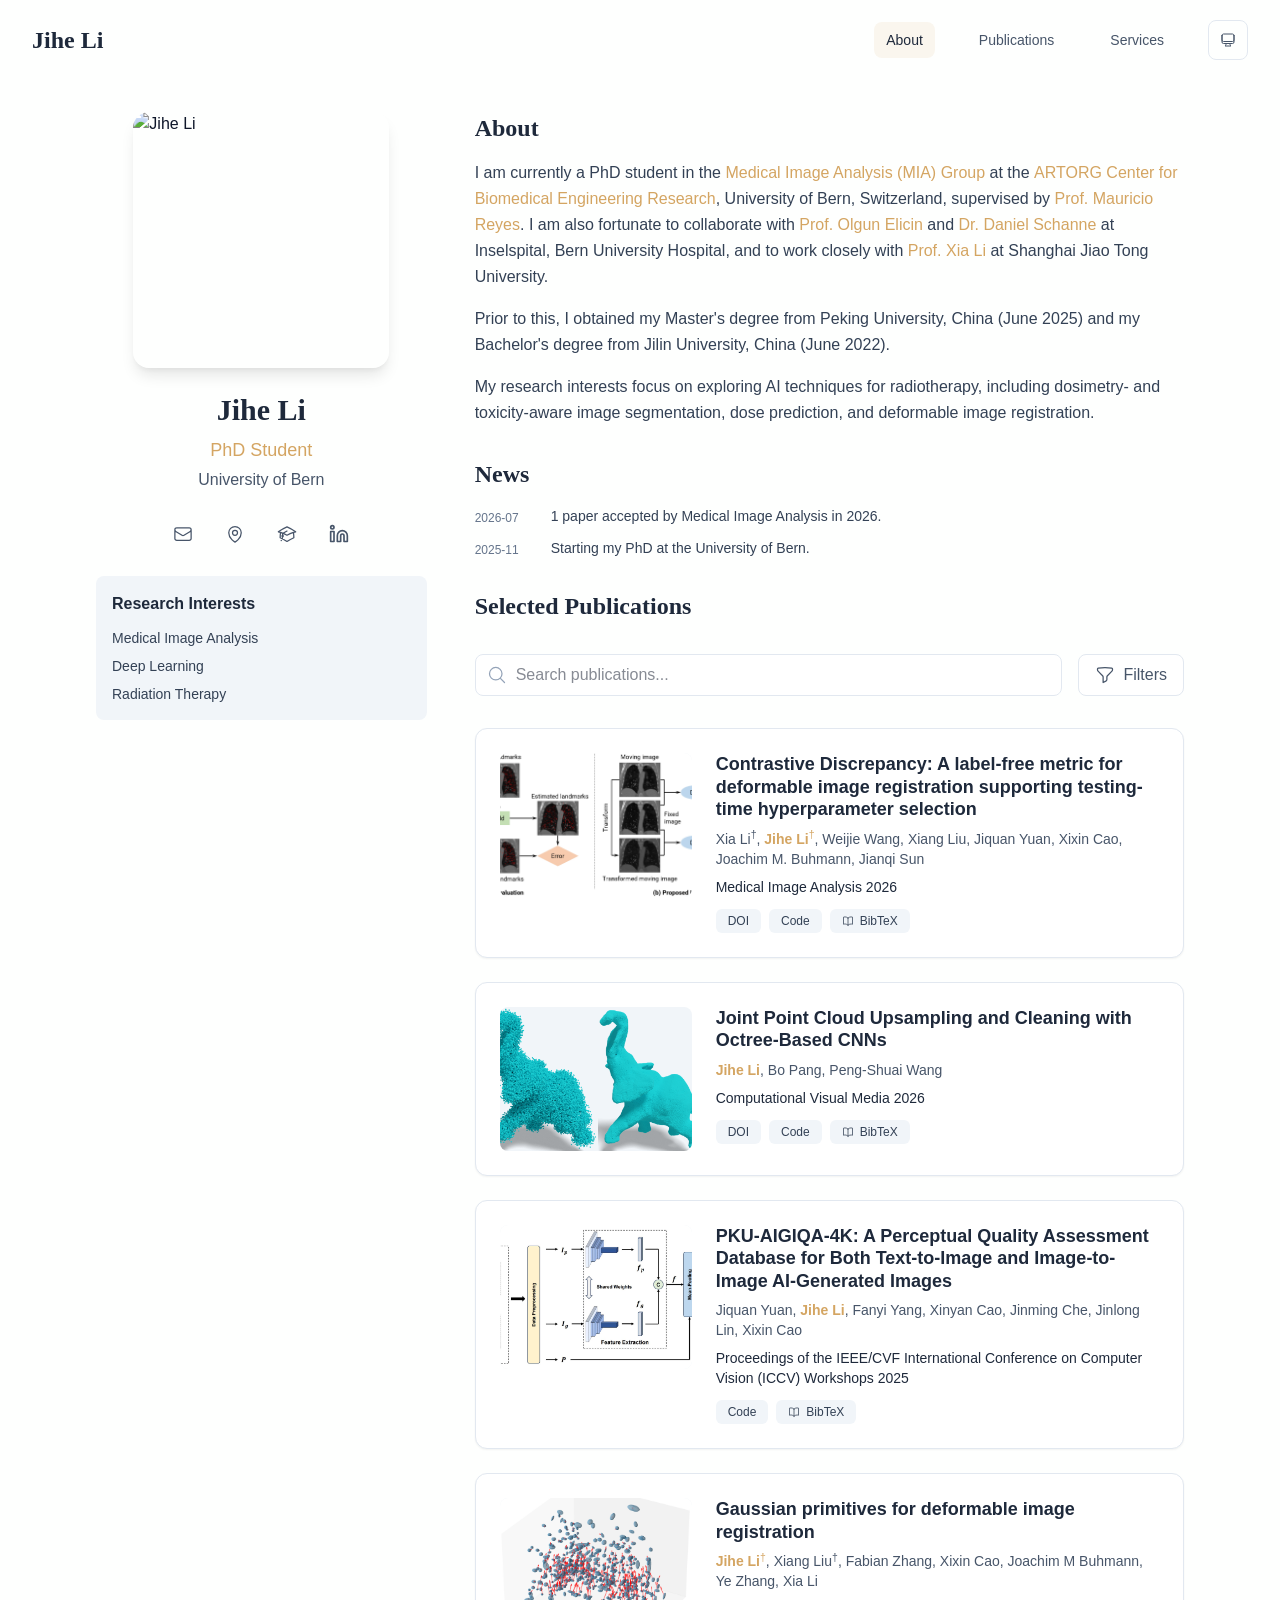
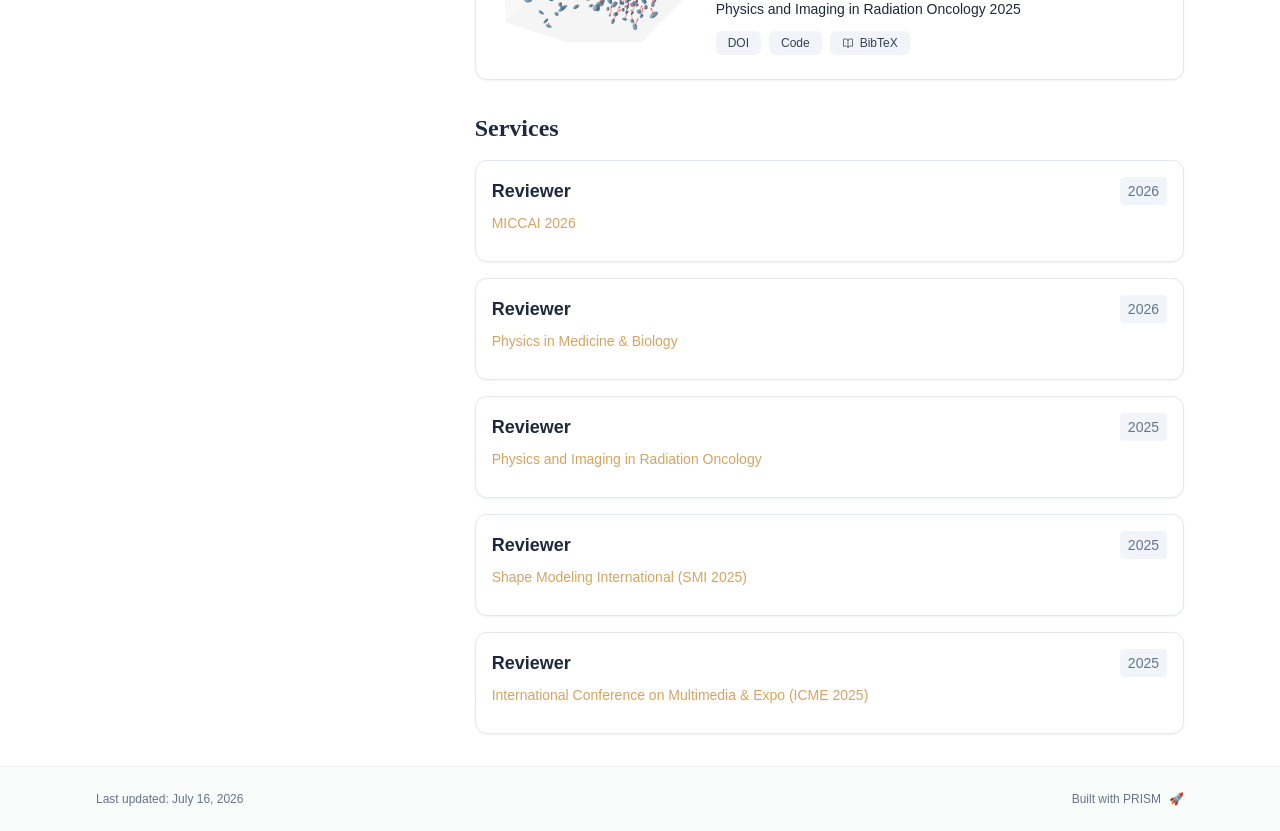
==== commit e228738b: "update" ====
--- a/index.html
+++ b/index.html
@@ -1,4 +1,4 @@
-<!DOCTYPE html><!--5K32maRKTmOFUaiMVyrbY--><html lang="en" class="scroll-smooth"><head><meta charSet="utf-8"/><meta name="viewport" content="width=device-width, initial-scale=1"/><link rel="preload" as="image" href="/bio.png"/><link rel="stylesheet" href="/_next/static/css/8cb6416d0acd12cd.css" data-precedence="next"/><link rel="preload" as="script" fetchPriority="low" href="/_next/static/chunks/webpack-4a6fea9592d99ef7.js"/><script src="/_next/static/chunks/4bd1b696-c023c6e3521b1417.js" async=""></script><script src="/_next/static/chunks/255-e057be79bd379a49.js" async=""></script><script src="/_next/static/chunks/main-app-35e588bac4b90381.js" async=""></script><script src="/_next/static/chunks/185-02e5984e85404956.js" async=""></script><script src="/_next/static/chunks/619-9168df9c2a29b74b.js" async=""></script><script src="/_next/static/chunks/599-36b43173d762fc47.js" async=""></script><script src="/_next/static/chunks/app/layout-0357ada6df60ca63.js" async=""></script><script src="/_next/static/chunks/140-5ce7a5cc299b9e70.js" async=""></script><script src="/_next/static/chunks/681-68a0f630dd3881d4.js" async=""></script><script src="/_next/static/chunks/app/page-4f940f0b2da0a844.js" async=""></script><link rel="icon" href="/icon.png" type="image/svg+xml"/><link rel="dns-prefetch" href="https://google-fonts.jialeliu.com"/><link rel="preconnect" href="https://google-fonts.jialeliu.com" crossorigin=""/><link rel="preload" as="style" href="https://google-fonts.jialeliu.com/css2?family=Inter:wght@300;400;500;600;700&amp;family=Crimson+Text:ital,wght@0,400;0,600;1,400&amp;display=swap"/><title>Jihe Li</title><meta name="description" content="PhD student at the University of Bern."/><meta name="author" content="Jihe Li"/><meta name="keywords" content="Jihe Li,PhD,Research,University of Bern"/><meta name="creator" content="Jihe Li"/><meta name="publisher" content="Jihe Li"/><meta property="og:title" content="Jihe Li"/><meta property="og:description" content="PhD student at the University of Bern."/><meta property="og:site_name" content="Jihe Li&#x27;s Academic Website"/><meta property="og:locale" content="en_US"/><meta property="og:type" content="website"/><meta name="twitter:card" content="summary"/><meta name="twitter:title" content="Jihe Li"/><meta name="twitter:description" content="PhD student at the University of Bern."/><link rel="icon" href="/icon.png"/><link rel="stylesheet" id="gfonts-css" href="https://google-fonts.jialeliu.com/css2?family=Inter:wght@300;400;500;600;700&amp;family=Crimson+Text:ital,wght@0,400;0,600;1,400&amp;display=swap" media="print"/><script>
+<!DOCTYPE html><!--uY4WeNPxjD_qyTB0E_Yal--><html lang="en" class="scroll-smooth"><head><meta charSet="utf-8"/><meta name="viewport" content="width=device-width, initial-scale=1"/><link rel="preload" as="image" href="/bio.png"/><link rel="stylesheet" href="/_next/static/css/92b53c90e215dddf.css" data-precedence="next"/><link rel="preload" as="script" fetchPriority="low" href="/_next/static/chunks/webpack-4a6fea9592d99ef7.js"/><script src="/_next/static/chunks/4bd1b696-c023c6e3521b1417.js" async=""></script><script src="/_next/static/chunks/255-e057be79bd379a49.js" async=""></script><script src="/_next/static/chunks/main-app-35e588bac4b90381.js" async=""></script><script src="/_next/static/chunks/185-02e5984e85404956.js" async=""></script><script src="/_next/static/chunks/619-9168df9c2a29b74b.js" async=""></script><script src="/_next/static/chunks/599-36b43173d762fc47.js" async=""></script><script src="/_next/static/chunks/app/layout-0357ada6df60ca63.js" async=""></script><script src="/_next/static/chunks/140-5ce7a5cc299b9e70.js" async=""></script><script src="/_next/static/chunks/681-68a0f630dd3881d4.js" async=""></script><script src="/_next/static/chunks/app/page-4f940f0b2da0a844.js" async=""></script><link rel="icon" href="/icon.png" type="image/svg+xml"/><link rel="dns-prefetch" href="https://google-fonts.jialeliu.com"/><link rel="preconnect" href="https://google-fonts.jialeliu.com" crossorigin=""/><link rel="preload" as="style" href="https://google-fonts.jialeliu.com/css2?family=Inter:wght@300;400;500;600;700&amp;family=Crimson+Text:ital,wght@0,400;0,600;1,400&amp;display=swap"/><title>Jihe Li</title><meta name="description" content="PhD student at the University of Bern."/><meta name="author" content="Jihe Li"/><meta name="keywords" content="Jihe Li,PhD,Research,University of Bern"/><meta name="creator" content="Jihe Li"/><meta name="publisher" content="Jihe Li"/><meta property="og:title" content="Jihe Li"/><meta property="og:description" content="PhD student at the University of Bern."/><meta property="og:site_name" content="Jihe Li&#x27;s Academic Website"/><meta property="og:locale" content="en_US"/><meta property="og:type" content="website"/><meta name="twitter:card" content="summary"/><meta name="twitter:title" content="Jihe Li"/><meta name="twitter:description" content="PhD student at the University of Bern."/><link rel="icon" href="/icon.png"/><link rel="stylesheet" id="gfonts-css" href="https://google-fonts.jialeliu.com/css2?family=Inter:wght@300;400;500;600;700&amp;family=Crimson+Text:ital,wght@0,400;0,600;1,400&amp;display=swap" media="print"/><script>
               (function(){
                 var l = document.getElementById('gfonts-css');
                 if (!l) return;
@@ -23,4 +23,4 @@
               }
             </script><script src="/_next/static/chunks/polyfills-42372ed130431b0a.js" noModule=""></script></head><body class="font-sans antialiased"><div hidden=""><!--$--><!--/$--></div><div style="visibility:hidden"><nav class="fixed top-0 left-0 right-0 z-50" data-headlessui-state=""><div class="transition-all duration-300 ease-out bg-transparent" style="transform:translateY(-100px)"><div class="max-w-7xl mx-auto px-4 sm:px-6 lg:px-8"><div class="flex justify-between items-center h-16 lg:h-20"><div class="flex-shrink-0" tabindex="0"><a class="text-xl lg:text-2xl font-serif font-semibold text-primary hover:text-accent transition-colors duration-200" href="/">Jihe Li</a></div><div class="hidden lg:block"><div class="ml-10 flex items-center space-x-8"><div class="flex items-baseline space-x-8"><a class="relative px-3 py-2 text-sm font-medium transition-all duration-200 rounded hover:bg-accent/10 hover:shadow-sm text-primary" href="/#about"><span class="relative z-10">About</span><div class="absolute inset-0 bg-accent/10 rounded-lg"></div></a><a class="relative px-3 py-2 text-sm font-medium transition-all duration-200 rounded hover:bg-accent/10 hover:shadow-sm text-neutral-600 hover:text-primary" href="/#publications"><span class="relative z-10">Publications</span></a><a class="relative px-3 py-2 text-sm font-medium transition-all duration-200 rounded hover:bg-accent/10 hover:shadow-sm text-neutral-600 hover:text-primary" href="/#services"><span class="relative z-10">Services</span></a></div><div class="flex items-center justify-center w-10 h-10 rounded-lg border border-neutral-200 dark:border-[rgba(148,163,184,0.24)] bg-background dark:bg-neutral-800"><div class="w-4 h-4 rounded-full bg-neutral-300 animate-pulse"></div></div></div></div><div class="lg:hidden flex items-center space-x-2"><div class="flex items-center justify-center w-10 h-10 rounded-lg border border-neutral-200 dark:border-[rgba(148,163,184,0.24)] bg-background dark:bg-neutral-800"><div class="w-4 h-4 rounded-full bg-neutral-300 animate-pulse"></div></div><button class="inline-flex items-center justify-center p-2 rounded-md text-neutral-600 hover:text-primary hover:bg-neutral-100 dark:hover:bg-neutral-800 focus:outline-none focus:ring-2 focus:ring-inset focus:ring-accent transition-colors duration-200" id="headlessui-disclosure-button-_R_5pdb_" type="button" aria-expanded="false" data-headlessui-state=""><span class="sr-only">Open main menu</span><div><svg xmlns="http://www.w3.org/2000/svg" fill="none" viewBox="0 0 24 24" stroke-width="1.5" stroke="currentColor" aria-hidden="true" data-slot="icon" class="block h-6 w-6"><path stroke-linecap="round" stroke-linejoin="round" d="M3.75 6.75h16.5M3.75 12h16.5m-16.5 5.25h16.5"></path></svg></div></button></div></div></div></div></nav><main class="min-h-screen pt-16 lg:pt-20"><div class="max-w-6xl mx-auto px-4 sm:px-6 lg:px-8 py-8 bg-background min-h-screen"><div class="grid grid-cols-1 lg:grid-cols-3 gap-12"><div class="lg:col-span-1"><div class="sticky top-8" style="opacity:0;transform:translateY(20px)"><div class="w-64 h-64 mx-auto mb-6 rounded-2xl overflow-hidden shadow-lg hover:shadow-xl transition-all duration-200 hover:scale-105"><img alt="Jihe Li" width="256" height="256" decoding="async" data-nimg="1" class="w-full h-full object-cover object-[32%_center]" style="color:transparent" src="/bio.png"/></div><div class="text-center mb-6"><h1 class="text-3xl font-serif font-bold text-primary mb-2">Jihe Li</h1><p class="text-lg text-accent font-medium mb-1">PhD Student</p><p class="text-neutral-600 mb-2">University of Bern</p></div><div class="flex flex-wrap justify-center gap-3 sm:gap-4 mb-6 relative px-2"><div class="relative"><button class="p-2 sm:p-2 transition-colors duration-200 text-neutral-600 dark:text-neutral-400 hover:text-accent" aria-label="Email"><svg xmlns="http://www.w3.org/2000/svg" fill="none" viewBox="0 0 24 24" stroke-width="1.5" stroke="currentColor" aria-hidden="true" data-slot="icon" class="h-5 w-5"><path stroke-linecap="round" stroke-linejoin="round" d="M21.75 6.75v10.5a2.25 2.25 0 0 1-2.25 2.25h-15a2.25 2.25 0 0 1-2.25-2.25V6.75m19.5 0A2.25 2.25 0 0 0 19.5 4.5h-15a2.25 2.25 0 0 0-2.25 2.25m19.5 0v.243a2.25 2.25 0 0 1-1.07 1.916l-7.5 4.615a2.25 2.25 0 0 1-2.36 0L3.32 8.91a2.25 2.25 0 0 1-1.07-1.916V6.75"></path></svg></button></div><div class="relative"><button class="p-2 sm:p-2 transition-colors duration-200 text-neutral-600 dark:text-neutral-400 hover:text-accent" aria-label="Location"><svg xmlns="http://www.w3.org/2000/svg" fill="none" viewBox="0 0 24 24" stroke-width="1.5" stroke="currentColor" aria-hidden="true" data-slot="icon" class="h-5 w-5"><path stroke-linecap="round" stroke-linejoin="round" d="M15 10.5a3 3 0 1 1-6 0 3 3 0 0 1 6 0Z"></path><path stroke-linecap="round" stroke-linejoin="round" d="M19.5 10.5c0 7.142-7.5 11.25-7.5 11.25S4.5 17.642 4.5 10.5a7.5 7.5 0 1 1 15 0Z"></path></svg></button></div><a href="https://scholar.google.com/citations?user=ESuWkVEAAAAJ&amp;hl=en" target="_blank" rel="noopener noreferrer" class="p-2 sm:p-2 text-neutral-600 dark:text-neutral-400 hover:text-accent transition-colors duration-200" aria-label="Google Scholar"><svg xmlns="http://www.w3.org/2000/svg" fill="none" viewBox="0 0 24 24" stroke-width="1.5" stroke="currentColor" aria-hidden="true" data-slot="icon" class="h-5 w-5"><path stroke-linecap="round" stroke-linejoin="round" d="M4.26 10.147a60.438 60.438 0 0 0-.491 6.347A48.62 48.62 0 0 1 12 20.904a48.62 48.62 0 0 1 8.232-4.41 60.46 60.46 0 0 0-.491-6.347m-15.482 0a50.636 50.636 0 0 0-2.658-.813A59.906 59.906 0 0 1 12 3.493a59.903 59.903 0 0 1 10.399 5.84c-.896.248-1.783.52-2.658.814m-15.482 0A50.717 50.717 0 0 1 12 13.489a50.702 50.702 0 0 1 7.74-3.342M6.75 15a.75.75 0 1 0 0-1.5.75.75 0 0 0 0 1.5Zm0 0v-3.675A55.378 55.378 0 0 1 12 8.443m-7.007 11.55A5.981 5.981 0 0 0 6.75 15.75v-1.5"></path></svg></a><a href="https://www.linkedin.com/in/jihe-li-058460334/" target="_blank" rel="noopener noreferrer" class="p-2 sm:p-2 text-neutral-600 dark:text-neutral-400 hover:text-accent transition-colors duration-200" aria-label="LinkedIn"><svg xmlns="http://www.w3.org/2000/svg" width="24" height="24" viewBox="0 0 24 24" fill="none" stroke="currentColor" stroke-width="2" stroke-linecap="round" stroke-linejoin="round" class="lucide lucide-linkedin h-5 w-5" aria-hidden="true"><path d="M16 8a6 6 0 0 1 6 6v7h-4v-7a2 2 0 0 0-2-2 2 2 0 0 0-2 2v7h-4v-7a6 6 0 0 1 6-6z"></path><rect width="4" height="12" x="2" y="9"></rect><circle cx="4" cy="4" r="2"></circle></svg></a></div><div class="bg-neutral-100 dark:bg-neutral-800 rounded-lg p-4 mb-6 hover:shadow-lg transition-all duration-200 hover:scale-[1.02]"><h3 class="font-semibold text-primary mb-3">Research Interests</h3><div class="space-y-2 text-sm text-neutral-700 dark:text-neutral-500"><div>Medical Image Analysis</div><div>Deep Learning</div><div>Radiation Therapy</div></div></div></div></div><div class="lg:col-span-2 space-y-8"><section id="about" class="scroll-mt-24 space-y-8"><section style="opacity:0;transform:translateY(20px)"><h2 class="text-2xl font-serif font-bold text-primary mb-4">About</h2><div class="text-neutral-700 dark:text-neutral-600 leading-relaxed"><p class="mb-4 last:mb-0">I am currently a PhD student in the <a href="https://www.artorg.unibe.ch/research/mia/index_eng.html" node="[object Object]" target="_blank" rel="noopener noreferrer" class="text-accent font-medium transition-all duration-200 rounded hover:bg-accent/10 hover:shadow-sm">Medical Image Analysis (MIA) Group</a> at the <a href="https://www.artorg.unibe.ch/" node="[object Object]" target="_blank" rel="noopener noreferrer" class="text-accent font-medium transition-all duration-200 rounded hover:bg-accent/10 hover:shadow-sm">ARTORG Center for Biomedical Engineering Research</a>, University of Bern, Switzerland, supervised by <a href="https://mauricioreyes.me/" node="[object Object]" target="_blank" rel="noopener noreferrer" class="text-accent font-medium transition-all duration-200 rounded hover:bg-accent/10 hover:shadow-sm">Prof. Mauricio Reyes</a>. I am also fortunate to collaborate with <a href="https://scholar.google.com/citations?user=6k89PJAAAAAJ&amp;hl=en" node="[object Object]" target="_blank" rel="noopener noreferrer" class="text-accent font-medium transition-all duration-200 rounded hover:bg-accent/10 hover:shadow-sm">Prof. Olgun Elicin</a> and <a href="https://radioonkologie.insel.ch/de/ueber-uns/details/person/detail/daniel-schanne" node="[object Object]" target="_blank" rel="noopener noreferrer" class="text-accent font-medium transition-all duration-200 rounded hover:bg-accent/10 hover:shadow-sm">Dr. Daniel Schanne</a> at Inselspital, Bern University Hospital, and to work closely with <a href="https://medapt.cn/" node="[object Object]" target="_blank" rel="noopener noreferrer" class="text-accent font-medium transition-all duration-200 rounded hover:bg-accent/10 hover:shadow-sm">Prof. Xia Li</a> at Shanghai Jiao Tong University.</p>
 <p class="mb-4 last:mb-0">Prior to this, I obtained my Master&#x27;s degree from Peking University, China (June 2025) and my Bachelor&#x27;s degree from Jilin University, China (June 2022).</p>
-<p class="mb-4 last:mb-0">My research interests focus on exploring AI techniques for radiotherapy, including dosimetry- and toxicity-aware image segmentation, dose prediction, and deformable image registration.</p></div></section><section style="opacity:0;transform:translateY(20px)"><h2 class="text-2xl font-serif font-bold text-primary mb-4">News</h2><div class="space-y-3"><div class="flex items-start space-x-3"><span class="text-xs text-neutral-500 mt-1 w-16 flex-shrink-0">2026-07</span><p class="text-sm text-neutral-700">1 paper accepted by Medical Image Analysis in 2026.</p></div><div class="flex items-start space-x-3"><span class="text-xs text-neutral-500 mt-1 w-16 flex-shrink-0">2025-11</span><p class="text-sm text-neutral-700">Starting my PhD at the University of Bern.</p></div></div></section></section><section id="publications" class="scroll-mt-24 space-y-8"><div style="opacity:0;transform:translateY(20px)"><div class="mb-8"><h1 class="text-2xl font-serif font-bold text-primary mb-4">Selected Publications</h1></div><div class="mb-8 space-y-4"><div class="flex flex-col sm:flex-row gap-4"><div class="relative flex-grow"><svg xmlns="http://www.w3.org/2000/svg" fill="none" viewBox="0 0 24 24" stroke-width="1.5" stroke="currentColor" aria-hidden="true" data-slot="icon" class="absolute left-3 top-1/2 transform -translate-y-1/2 h-5 w-5 text-neutral-400"><path stroke-linecap="round" stroke-linejoin="round" d="m21 21-5.197-5.197m0 0A7.5 7.5 0 1 0 5.196 5.196a7.5 7.5 0 0 0 10.607 10.607Z"></path></svg><input type="text" placeholder="Search publications..." class="w-full pl-10 pr-4 py-2 rounded-lg border border-neutral-200 dark:border-neutral-800 bg-white dark:bg-neutral-900 focus:ring-2 focus:ring-accent focus:border-transparent transition-all duration-200" value=""/></div><button class="flex items-center justify-center px-4 py-2 rounded-lg border transition-all duration-200 bg-white dark:bg-neutral-900 border-neutral-200 dark:border-neutral-800 text-neutral-600 hover:border-accent hover:text-accent"><svg xmlns="http://www.w3.org/2000/svg" fill="none" viewBox="0 0 24 24" stroke-width="1.5" stroke="currentColor" aria-hidden="true" data-slot="icon" class="h-5 w-5 mr-2"><path stroke-linecap="round" stroke-linejoin="round" d="M12 3c2.755 0 5.455.232 8.083.678.533.09.917.556.917 1.096v1.044a2.25 2.25 0 0 1-.659 1.591l-5.432 5.432a2.25 2.25 0 0 0-.659 1.591v2.927a2.25 2.25 0 0 1-1.244 2.013L9.75 21v-6.568a2.25 2.25 0 0 0-.659-1.591L3.659 7.409A2.25 2.25 0 0 1 3 5.818V4.774c0-.54.384-1.006.917-1.096A48.32 48.32 0 0 1 12 3Z"></path></svg>Filters</button></div></div><div class="space-y-6"><div class="bg-white dark:bg-neutral-900 p-6 rounded-xl shadow-sm border border-neutral-200 dark:border-neutral-800 hover:shadow-md transition-all duration-200" style="opacity:0;transform:translateY(20px)"><div class="flex flex-col md:flex-row gap-6"><div class="w-full md:w-48 flex-shrink-0"><div class="aspect-video md:aspect-[4/3] relative rounded-lg overflow-hidden bg-neutral-100 dark:bg-neutral-800"><img alt="Joint Point Cloud Upsampling and Cleaning with Octree-Based CNNs" loading="lazy" decoding="async" data-nimg="fill" class="object-cover" style="position:absolute;height:100%;width:100%;left:0;top:0;right:0;bottom:0;color:transparent" src="/papers/ounet.png"/></div></div><div class="flex-grow"><h3 class="text-lg font-semibold text-primary mb-2 leading-tight">Joint Point Cloud Upsampling and Cleaning with Octree-Based CNNs</h3><p class="text-sm text-neutral-600 dark:text-neutral-400 mb-2"><span><span class="font-semibold text-accent ">Jihe Li</span>, </span><span><span class=" ">Bo Pang</span>, </span><span><span class=" ">Peng-Shuai Wang</span></span></p><p class="text-sm font-medium text-neutral-800 dark:text-neutral-600 mb-3">Computational Visual Media<!-- --> <!-- -->2026</p><div class="flex flex-wrap gap-2 mt-auto"><a href="https://doi.org/10.26599/CVM.2025.9450465" target="_blank" rel="noopener noreferrer" class="inline-flex items-center px-3 py-1 rounded-md text-xs font-medium bg-neutral-100 dark:bg-neutral-800 text-neutral-700 dark:text-neutral-300 hover:bg-accent hover:text-white transition-colors">DOI</a><a href="https://github.com/octree-nn/upsample-clean.git" target="_blank" rel="noopener noreferrer" class="inline-flex items-center px-3 py-1 rounded-md text-xs font-medium bg-neutral-100 dark:bg-neutral-800 text-neutral-700 dark:text-neutral-300 hover:bg-accent hover:text-white transition-colors">Code</a><button class="inline-flex items-center px-3 py-1 rounded-md text-xs font-medium transition-colors bg-neutral-100 dark:bg-neutral-800 text-neutral-700 dark:text-neutral-300 hover:bg-accent hover:text-white"><svg xmlns="http://www.w3.org/2000/svg" fill="none" viewBox="0 0 24 24" stroke-width="1.5" stroke="currentColor" aria-hidden="true" data-slot="icon" class="h-3 w-3 mr-1.5"><path stroke-linecap="round" stroke-linejoin="round" d="M12 6.042A8.967 8.967 0 0 0 6 3.75c-1.052 0-2.062.18-3 .512v14.25A8.987 8.987 0 0 1 6 18c2.305 0 4.408.867 6 2.292m0-14.25a8.966 8.966 0 0 1 6-2.292c1.052 0 2.062.18 3 .512v14.25A8.987 8.987 0 0 0 18 18a8.967 8.967 0 0 0-6 2.292m0-14.25v14.25"></path></svg>BibTeX</button></div></div></div></div><div class="bg-white dark:bg-neutral-900 p-6 rounded-xl shadow-sm border border-neutral-200 dark:border-neutral-800 hover:shadow-md transition-all duration-200" style="opacity:0;transform:translateY(20px)"><div class="flex flex-col md:flex-row gap-6"><div class="w-full md:w-48 flex-shrink-0"><div class="aspect-video md:aspect-[4/3] relative rounded-lg overflow-hidden bg-neutral-100 dark:bg-neutral-800"><img alt="Contrastive Discrepancy: A label-free metric for deformable image registration supporting testing-time hyperparameter selection" loading="lazy" decoding="async" data-nimg="fill" class="object-cover" style="position:absolute;height:100%;width:100%;left:0;top:0;right:0;bottom:0;color:transparent" src="/papers/media_cd.png"/></div></div><div class="flex-grow"><h3 class="text-lg font-semibold text-primary mb-2 leading-tight">Contrastive Discrepancy: A label-free metric for deformable image registration supporting testing-time hyperparameter selection</h3><p class="text-sm text-neutral-600 dark:text-neutral-400 mb-2"><span><span class=" ">Xia Li</span><sup class="ml-0 text-neutral-600 dark:text-neutral-400">†</sup>, </span><span><span class="font-semibold text-accent ">Jihe Li</span><sup class="ml-0 text-accent">†</sup>, </span><span><span class=" ">Weijie Wang</span>, </span><span><span class=" ">Xiang Liu</span>, </span><span><span class=" ">Jiquan Yuan</span>, </span><span><span class=" ">Xixin Cao</span>, </span><span><span class=" ">Joachim M. Buhmann</span>, </span><span><span class=" ">Jianqi Sun</span></span></p><p class="text-sm font-medium text-neutral-800 dark:text-neutral-600 mb-3">Medical Image Analysis<!-- --> <!-- -->2026</p><div class="flex flex-wrap gap-2 mt-auto"><a href="https://doi.org/10.1016/j.media.2026.104210" target="_blank" rel="noopener noreferrer" class="inline-flex items-center px-3 py-1 rounded-md text-xs font-medium bg-neutral-100 dark:bg-neutral-800 text-neutral-700 dark:text-neutral-300 hover:bg-accent hover:text-white transition-colors">DOI</a><a href="https://github.com/Jihe-Li/contrastive_discrepancy" target="_blank" rel="noopener noreferrer" class="inline-flex items-center px-3 py-1 rounded-md text-xs font-medium bg-neutral-100 dark:bg-neutral-800 text-neutral-700 dark:text-neutral-300 hover:bg-accent hover:text-white transition-colors">Code</a><button class="inline-flex items-center px-3 py-1 rounded-md text-xs font-medium transition-colors bg-neutral-100 dark:bg-neutral-800 text-neutral-700 dark:text-neutral-300 hover:bg-accent hover:text-white"><svg xmlns="http://www.w3.org/2000/svg" fill="none" viewBox="0 0 24 24" stroke-width="1.5" stroke="currentColor" aria-hidden="true" data-slot="icon" class="h-3 w-3 mr-1.5"><path stroke-linecap="round" stroke-linejoin="round" d="M12 6.042A8.967 8.967 0 0 0 6 3.75c-1.052 0-2.062.18-3 .512v14.25A8.987 8.987 0 0 1 6 18c2.305 0 4.408.867 6 2.292m0-14.25a8.966 8.966 0 0 1 6-2.292c1.052 0 2.062.18 3 .512v14.25A8.987 8.987 0 0 0 18 18a8.967 8.967 0 0 0-6 2.292m0-14.25v14.25"></path></svg>BibTeX</button></div></div></div></div><div class="bg-white dark:bg-neutral-900 p-6 rounded-xl shadow-sm border border-neutral-200 dark:border-neutral-800 hover:shadow-md transition-all duration-200" style="opacity:0;transform:translateY(20px)"><div class="flex flex-col md:flex-row gap-6"><div class="w-full md:w-48 flex-shrink-0"><div class="aspect-video md:aspect-[4/3] relative rounded-lg overflow-hidden bg-neutral-100 dark:bg-neutral-800"><img alt="PKU-AIGIQA-4K: A Perceptual Quality Assessment Database for Both Text-to-Image and Image-to-Image AI-Generated Images" loading="lazy" decoding="async" data-nimg="fill" class="object-cover" style="position:absolute;height:100%;width:100%;left:0;top:0;right:0;bottom:0;color:transparent" src="/papers/pku4k.png"/></div></div><div class="flex-grow"><h3 class="text-lg font-semibold text-primary mb-2 leading-tight">PKU-AIGIQA-4K: A Perceptual Quality Assessment Database for Both Text-to-Image and Image-to-Image AI-Generated Images</h3><p class="text-sm text-neutral-600 dark:text-neutral-400 mb-2"><span><span class=" ">Jiquan Yuan</span>, </span><span><span class="font-semibold text-accent ">Jihe Li</span>, </span><span><span class=" ">Fanyi Yang</span>, </span><span><span class=" ">Xinyan Cao</span>, </span><span><span class=" ">Jinming Che</span>, </span><span><span class=" ">Jinlong Lin</span>, </span><span><span class=" ">Xixin Cao</span></span></p><p class="text-sm font-medium text-neutral-800 dark:text-neutral-600 mb-3">Proceedings of the IEEE/CVF International Conference on Computer Vision (ICCV) Workshops<!-- --> <!-- -->2025</p><div class="flex flex-wrap gap-2 mt-auto"><a href="https://github.com/jiquan123/AIGIQA4K" target="_blank" rel="noopener noreferrer" class="inline-flex items-center px-3 py-1 rounded-md text-xs font-medium bg-neutral-100 dark:bg-neutral-800 text-neutral-700 dark:text-neutral-300 hover:bg-accent hover:text-white transition-colors">Code</a><button class="inline-flex items-center px-3 py-1 rounded-md text-xs font-medium transition-colors bg-neutral-100 dark:bg-neutral-800 text-neutral-700 dark:text-neutral-300 hover:bg-accent hover:text-white"><svg xmlns="http://www.w3.org/2000/svg" fill="none" viewBox="0 0 24 24" stroke-width="1.5" stroke="currentColor" aria-hidden="true" data-slot="icon" class="h-3 w-3 mr-1.5"><path stroke-linecap="round" stroke-linejoin="round" d="M12 6.042A8.967 8.967 0 0 0 6 3.75c-1.052 0-2.062.18-3 .512v14.25A8.987 8.987 0 0 1 6 18c2.305 0 4.408.867 6 2.292m0-14.25a8.966 8.966 0 0 1 6-2.292c1.052 0 2.062.18 3 .512v14.25A8.987 8.987 0 0 0 18 18a8.967 8.967 0 0 0-6 2.292m0-14.25v14.25"></path></svg>BibTeX</button></div></div></div></div><div class="bg-white dark:bg-neutral-900 p-6 rounded-xl shadow-sm border border-neutral-200 dark:border-neutral-800 hover:shadow-md transition-all duration-200" style="opacity:0;transform:translateY(20px)"><div class="flex flex-col md:flex-row gap-6"><div class="w-full md:w-48 flex-shrink-0"><div class="aspect-video md:aspect-[4/3] relative rounded-lg overflow-hidden bg-neutral-100 dark:bg-neutral-800"><img alt="Gaussian primitives for deformable image registration" loading="lazy" decoding="async" data-nimg="fill" class="object-cover" style="position:absolute;height:100%;width:100%;left:0;top:0;right:0;bottom:0;color:transparent" src="/papers/gaussian.png"/></div></div><div class="flex-grow"><h3 class="text-lg font-semibold text-primary mb-2 leading-tight">Gaussian primitives for deformable image registration</h3><p class="text-sm text-neutral-600 dark:text-neutral-400 mb-2"><span><span class="font-semibold text-accent ">Jihe Li</span><sup class="ml-0 text-accent">†</sup>, </span><span><span class=" ">Xiang Liu</span><sup class="ml-0 text-neutral-600 dark:text-neutral-400">†</sup>, </span><span><span class=" ">Fabian Zhang</span>, </span><span><span class=" ">Xixin Cao</span>, </span><span><span class=" ">Joachim M Buhmann</span>, </span><span><span class=" ">Ye Zhang</span>, </span><span><span class=" ">Xia Li</span></span></p><p class="text-sm font-medium text-neutral-800 dark:text-neutral-600 mb-3">Physics and Imaging in Radiation Oncology<!-- --> <!-- -->2025</p><div class="flex flex-wrap gap-2 mt-auto"><a href="https://doi.org/10.1016/j.phro.2025.100821" target="_blank" rel="noopener noreferrer" class="inline-flex items-center px-3 py-1 rounded-md text-xs font-medium bg-neutral-100 dark:bg-neutral-800 text-neutral-700 dark:text-neutral-300 hover:bg-accent hover:text-white transition-colors">DOI</a><a href="https://github.com/Jihe-Li/GaussianDIR" target="_blank" rel="noopener noreferrer" class="inline-flex items-center px-3 py-1 rounded-md text-xs font-medium bg-neutral-100 dark:bg-neutral-800 text-neutral-700 dark:text-neutral-300 hover:bg-accent hover:text-white transition-colors">Code</a><button class="inline-flex items-center px-3 py-1 rounded-md text-xs font-medium transition-colors bg-neutral-100 dark:bg-neutral-800 text-neutral-700 dark:text-neutral-300 hover:bg-accent hover:text-white"><svg xmlns="http://www.w3.org/2000/svg" fill="none" viewBox="0 0 24 24" stroke-width="1.5" stroke="currentColor" aria-hidden="true" data-slot="icon" class="h-3 w-3 mr-1.5"><path stroke-linecap="round" stroke-linejoin="round" d="M12 6.042A8.967 8.967 0 0 0 6 3.75c-1.052 0-2.062.18-3 .512v14.25A8.987 8.987 0 0 1 6 18c2.305 0 4.408.867 6 2.292m0-14.25a8.966 8.966 0 0 1 6-2.292c1.052 0 2.062.18 3 .512v14.25A8.987 8.987 0 0 0 18 18a8.967 8.967 0 0 0-6 2.292m0-14.25v14.25"></path></svg>BibTeX</button></div></div></div></div></div></div></section><section id="services" class="scroll-mt-24 space-y-8"><div style="opacity:0;transform:translateY(20px)"><div class="mb-4"><h1 class="text-2xl font-serif font-bold text-primary mb-4">Services</h1></div><div class="grid gap-4"><div class="bg-white dark:bg-neutral-900 p-4 rounded-xl shadow-sm border border-neutral-200 dark:border-neutral-800 hover:shadow-lg transition-all duration-200 hover:scale-[1.01]" style="opacity:0;transform:translateY(20px)"><div class="flex justify-between items-start mb-2"><h3 class="text-lg font-semibold text-primary">Reviewer</h3><span class="text-sm text-neutral-500 font-medium bg-neutral-100 dark:bg-neutral-800 px-2 py-1 rounded">2026</span></div><p class="text-sm text-accent font-medium mb-3">MICCAI 2026</p></div><div class="bg-white dark:bg-neutral-900 p-4 rounded-xl shadow-sm border border-neutral-200 dark:border-neutral-800 hover:shadow-lg transition-all duration-200 hover:scale-[1.01]" style="opacity:0;transform:translateY(20px)"><div class="flex justify-between items-start mb-2"><h3 class="text-lg font-semibold text-primary">Reviewer</h3><span class="text-sm text-neutral-500 font-medium bg-neutral-100 dark:bg-neutral-800 px-2 py-1 rounded">2026</span></div><p class="text-sm text-accent font-medium mb-3">Physics in Medicine &amp; Biology</p></div><div class="bg-white dark:bg-neutral-900 p-4 rounded-xl shadow-sm border border-neutral-200 dark:border-neutral-800 hover:shadow-lg transition-all duration-200 hover:scale-[1.01]" style="opacity:0;transform:translateY(20px)"><div class="flex justify-between items-start mb-2"><h3 class="text-lg font-semibold text-primary">Reviewer</h3><span class="text-sm text-neutral-500 font-medium bg-neutral-100 dark:bg-neutral-800 px-2 py-1 rounded">2025</span></div><p class="text-sm text-accent font-medium mb-3">Physics and Imaging in Radiation Oncology</p></div><div class="bg-white dark:bg-neutral-900 p-4 rounded-xl shadow-sm border border-neutral-200 dark:border-neutral-800 hover:shadow-lg transition-all duration-200 hover:scale-[1.01]" style="opacity:0;transform:translateY(20px)"><div class="flex justify-between items-start mb-2"><h3 class="text-lg font-semibold text-primary">Reviewer</h3><span class="text-sm text-neutral-500 font-medium bg-neutral-100 dark:bg-neutral-800 px-2 py-1 rounded">2025</span></div><p class="text-sm text-accent font-medium mb-3">Shape Modeling International (SMI 2025)</p></div><div class="bg-white dark:bg-neutral-900 p-4 rounded-xl shadow-sm border border-neutral-200 dark:border-neutral-800 hover:shadow-lg transition-all duration-200 hover:scale-[1.01]" style="opacity:0;transform:translateY(20px)"><div class="flex justify-between items-start mb-2"><h3 class="text-lg font-semibold text-primary">Reviewer</h3><span class="text-sm text-neutral-500 font-medium bg-neutral-100 dark:bg-neutral-800 px-2 py-1 rounded">2025</span></div><p class="text-sm text-accent font-medium mb-3">International Conference on Multimedia &amp; Expo (ICME 2025)</p></div></div></div></section></div></div></div><!--$--><!--/$--></main><footer class="border-t border-neutral-200/50 bg-neutral-50/50 dark:bg-neutral-900/50 dark:border-neutral-700/50"><div class="max-w-6xl mx-auto px-4 sm:px-6 lg:px-8 py-6"><div class="flex flex-col sm:flex-row justify-between items-center gap-2"><p class="text-xs text-neutral-500">Last updated: <!-- -->July 16, 2026</p><p class="text-xs text-neutral-500 flex items-center"><a href="https://github.com/xyjoey/PRISM" target="_blank" rel="noopener noreferrer">Built with PRISM</a><span class="ml-2">🚀</span></p></div></div></footer></div><script src="/_next/static/chunks/webpack-4a6fea9592d99ef7.js" id="_R_" async=""></script><script>(self.__next_f=self.__next_f||[]).push([0])</script><script>self.__next_f.push([1,"1:\"$Sreact.fragment\"\n2:I[7558,[\"185\",\"static/chunks/185-02e5984e85404956.js\",\"619\",\"static/chunks/619-9168df9c2a29b74b.js\",\"599\",\"static/chunks/599-36b43173d762fc47.js\",\"177\",\"static/chunks/app/layout-0357ada6df60ca63.js\"],\"ThemeProvider\"]\n3:I[9994,[\"185\",\"static/chunks/185-02e5984e85404956.js\",\"619\",\"static/chunks/619-9168df9c2a29b74b.js\",\"599\",\"static/chunks/599-36b43173d762fc47.js\",\"177\",\"static/chunks/app/layout-0357ada6df60ca63.js\"],\"default\"]\n4:I[9766,[],\"\"]\n5:I[8924,[],\"\"]\na:I[7150,[],\"\"]\n:HL[\"/_next/static/css/8cb6416d0acd12cd.css\",\"style\"]\n"])</script><script>self.__next_f.push([1,"0:{\"P\":null,\"b\":\"5K32maRKTmOFUaiMVyrbY\",\"p\":\"\",\"c\":[\"\",\"\"],\"i\":false,\"f\":[[[\"\",{\"children\":[\"__PAGE__\",{}]},\"$undefined\",\"$undefined\",true],[\"\",[\"$\",\"$1\",\"c\",{\"children\":[[[\"$\",\"link\",\"0\",{\"rel\":\"stylesheet\",\"href\":\"/_next/static/css/8cb6416d0acd12cd.css\",\"precedence\":\"next\",\"crossOrigin\":\"$undefined\",\"nonce\":\"$undefined\"}]],[\"$\",\"html\",null,{\"lang\":\"en\",\"className\":\"scroll-smooth\",\"suppressHydrationWarning\":true,\"children\":[[\"$\",\"head\",null,{\"children\":[[\"$\",\"link\",null,{\"rel\":\"icon\",\"href\":\"/icon.png\",\"type\":\"image/svg+xml\"}],[\"$\",\"link\",null,{\"rel\":\"dns-prefetch\",\"href\":\"https://google-fonts.jialeliu.com\"}],[\"$\",\"link\",null,{\"rel\":\"preconnect\",\"href\":\"https://google-fonts.jialeliu.com\",\"crossOrigin\":\"\"}],[\"$\",\"link\",null,{\"rel\":\"preload\",\"as\":\"style\",\"href\":\"https://google-fonts.jialeliu.com/css2?family=Inter:wght@300;400;500;600;700\u0026family=Crimson+Text:ital,wght@0,400;0,600;1,400\u0026display=swap\"}],[\"$\",\"link\",null,{\"rel\":\"stylesheet\",\"id\":\"gfonts-css\",\"href\":\"https://google-fonts.jialeliu.com/css2?family=Inter:wght@300;400;500;600;700\u0026family=Crimson+Text:ital,wght@0,400;0,600;1,400\u0026display=swap\",\"media\":\"print\"}],[\"$\",\"script\",null,{\"dangerouslySetInnerHTML\":{\"__html\":\"\\n              (function(){\\n                var l = document.getElementById('gfonts-css');\\n                if (!l) return;\\n                if (l.media !== 'all') {\\n                  l.addEventListener('load', function(){ try { l.media = 'all'; } catch(e){} });\\n                }\\n              })();\\n            \"}}],[\"$\",\"noscript\",null,{\"children\":[\"$\",\"link\",null,{\"rel\":\"stylesheet\",\"href\":\"https://google-fonts.jialeliu.com/css2?family=Inter:wght@300;400;500;600;700\u0026family=Crimson+Text:ital,wght@0,400;0,600;1,400\u0026display=swap\"}]}],[\"$\",\"script\",null,{\"dangerouslySetInnerHTML\":{\"__html\":\"\\n              try {\\n                const theme = localStorage.getItem('theme-storage');\\n                const parsed = theme ? JSON.parse(theme) : null;\\n                const setting = parsed?.state?.theme || 'system';\\n                const prefersDark = typeof window !== 'undefined' \u0026\u0026 window.matchMedia \u0026\u0026 window.matchMedia('(prefers-color-scheme: dark)').matches;\\n                const effective = setting === 'dark' ? 'dark' : (setting === 'light' ? 'light' : (prefersDark ? 'dark' : 'light'));\\n                var root = document.documentElement;\\n                root.classList.add(effective);\\n                root.setAttribute('data-theme', effective);\\n              } catch (e) {\\n                var root = document.documentElement;\\n                root.classList.add('light');\\n                root.setAttribute('data-theme', 'light');\\n              }\\n            \"}}]]}],[\"$\",\"body\",null,{\"className\":\"font-sans antialiased\",\"children\":[\"$\",\"$L2\",null,{\"children\":[[\"$\",\"$L3\",null,{\"items\":[{\"title\":\"About\",\"type\":\"page\",\"target\":\"about\",\"href\":\"/\"},{\"title\":\"Publications\",\"type\":\"page\",\"target\":\"publications\",\"href\":\"/publications\"},{\"title\":\"Services\",\"type\":\"page\",\"target\":\"services\",\"href\":\"/services\"}],\"siteTitle\":\"Jihe Li\",\"enableOnePageMode\":true}],[\"$\",\"main\",null,{\"className\":\"min-h-screen pt-16 lg:pt-20\",\"children\":[\"$\",\"$L4\",null,{\"parallelRouterKey\":\"children\",\"error\":\"$undefined\",\"errorStyles\":\"$undefined\",\"errorScripts\":\"$undefined\",\"template\":[\"$\",\"$L5\",null,{}],\"templateStyles\":\"$undefined\",\"templateScripts\":\"$undefined\",\"notFound\":[[[\"$\",\"title\",null,{\"children\":\"404: This page could not be found.\"}],[\"$\",\"div\",null,{\"style\":{\"fontFamily\":\"system-ui,\\\"Segoe UI\\\",Roboto,Helvetica,Arial,sans-serif,\\\"Apple Color Emoji\\\",\\\"Segoe UI Emoji\\\"\",\"height\":\"100vh\",\"textAlign\":\"center\",\"display\":\"flex\",\"flexDirection\":\"column\",\"alignItems\":\"center\",\"justifyContent\":\"center\"},\"children\":[\"$\",\"div\",null,{\"children\":[[\"$\",\"style\",null,{\"dangerouslySetInnerHTML\":{\"__html\":\"body{color:#000;background:#fff;margin:0}.next-error-h1{border-right:1px solid rgba(0,0,0,.3)}@media (prefers-color-scheme:dark){body{color:#fff;background:#000}.next-error-h1{border-right:1px solid rgba(255,255,255,.3)}}\"}}],[\"$\",\"h1\",null,{\"className\":\"next-error-h1\",\"style\":{\"display\":\"inline-block\",\"margin\":\"0 20px 0 0\",\"padding\":\"0 23px 0 0\",\"fontSize\":24,\"fontWeight\":500,\"verticalAlign\":\"top\",\"lineHeight\":\"49px\"},\"children\":404}],\"$L6\"]}]}]],[]],\"forbidden\":\"$undefined\",\"unauthorized\":\"$undefined\"}]}],\"$L7\"]}]}]]}]]}],{\"children\":[\"__PAGE__\",\"$L8\",{},null,false]},null,false],\"$L9\",false]],\"m\":\"$undefined\",\"G\":[\"$a\",[]],\"s\":false,\"S\":true}\n"])</script><script>self.__next_f.push([1,"b:I[7923,[\"185\",\"static/chunks/185-02e5984e85404956.js\",\"619\",\"static/chunks/619-9168df9c2a29b74b.js\",\"599\",\"static/chunks/599-36b43173d762fc47.js\",\"177\",\"static/chunks/app/layout-0357ada6df60ca63.js\"],\"default\"]\nc:I[9756,[\"185\",\"static/chunks/185-02e5984e85404956.js\",\"140\",\"static/chunks/140-5ce7a5cc299b9e70.js\",\"619\",\"static/chunks/619-9168df9c2a29b74b.js\",\"681\",\"static/chunks/681-68a0f630dd3881d4.js\",\"974\",\"static/chunks/app/page-4f940f0b2da0a844.js\"],\"default\"]\nd:I[470,[\"185\",\"static/chunks/185-02e5984e85404956.js\",\"140\",\"static/chunks/140-5ce7a5cc299b9e70.js\",\"619\",\"static/chunks/619-9168df9c2a29b74b.js\",\"681\",\"static/chunks/681-68a0f630dd3881d4.js\",\"974\",\"static/chunks/app/page-4f940f0b2da0a844.js\"],\"default\"]\nf:I[5078,[\"185\",\"static/chunks/185-02e5984e85404956.js\",\"140\",\"static/chunks/140-5ce7a5cc299b9e70.js\",\"619\",\"static/chunks/619-9168df9c2a29b74b.js\",\"681\",\"static/chunks/681-68a0f630dd3881d4.js\",\"974\",\"static/chunks/app/page-4f940f0b2da0a844.js\"],\"default\"]\n10:I[9958,[\"185\",\"static/chunks/185-02e5984e85404956.js\",\"140\",\"static/chunks/140-5ce7a5cc299b9e70.js\",\"619\",\"static/chunks/619-9168df9c2a29b74b.js\",\"681\",\"static/chunks/681-68a0f630dd3881d4.js\",\"974\",\"static/chunks/app/page-4f940f0b2da0a844.js\"],\"default\"]\n13:I[4431,[],\"ViewportBoundary\"]\n15:I[4431,[],\"MetadataBoundary\"]\n16:\"$Sreact.suspense\"\n6:[\"$\",\"div\",null,{\"style\":{\"display\":\"inline-block\"},\"children\":[\"$\",\"h2\",null,{\"style\":{\"fontSize\":14,\"fontWeight\":400,\"lineHeight\":\"49px\",\"margin\":0},\"children\":\"This page could not be found.\"}]}]\n7:[\"$\",\"$Lb\",null,{\"lastUpdated\":\"July 16, 2026\"}]\ne:T407,"])</script><script>self.__next_f.push([1,"I am currently a PhD student in the [Medical Image Analysis (MIA) Group](https://www.artorg.unibe.ch/research/mia/index_eng.html) at the [ARTORG Center for Biomedical Engineering Research](https://www.artorg.unibe.ch/), University of Bern, Switzerland, supervised by [Prof. Mauricio Reyes](https://mauricioreyes.me/). I am also fortunate to collaborate with [Prof. Olgun Elicin](https://scholar.google.com/citations?user=6k89PJAAAAAJ\u0026hl=en) and [Dr. Daniel Schanne](https://radioonkologie.insel.ch/de/ueber-uns/details/person/detail/daniel-schanne) at Inselspital, Bern University Hospital, and to work closely with [Prof. Xia Li](https://medapt.cn/) at Shanghai Jiao Tong University.\r\n\r\nPrior to this, I obtained my Master's degree from Peking University, China (June 2025) and my Bachelor's degree from Jilin University, China (June 2022).\r\n\r\nMy research interests focus on exploring AI techniques for radiotherapy, including dosimetry- and toxicity-aware image segmentation, dose prediction, and deformable image registration.\r\n"])</script><script>self.__next_f.push([1,"8:[\"$\",\"$1\",\"c\",{\"children\":[[\"$\",\"div\",null,{\"className\":\"max-w-6xl mx-auto px-4 sm:px-6 lg:px-8 py-8 bg-background min-h-screen\",\"children\":[\"$\",\"div\",null,{\"className\":\"grid grid-cols-1 lg:grid-cols-3 gap-12\",\"children\":[[\"$\",\"div\",null,{\"className\":\"lg:col-span-1\",\"children\":[\"$\",\"$Lc\",null,{\"author\":{\"name\":\"Jihe Li\",\"title\":\"PhD Student\",\"institution\":\"University of Bern\",\"avatar\":\"/bio.png\"},\"social\":{\"email\":\"jihe.li@unibe.ch\",\"location\":\"Bern, Switzerland\",\"location_url\":\"https://maps.app.goo.gl/XgT3rJH8BeZt7y7w9\",\"location_details\":[\"ARTORG Center,\",\"University of Bern, Bern, Switzerland\"],\"google_scholar\":\"https://scholar.google.com/citations?user=ESuWkVEAAAAJ\u0026hl=en\",\"linkedin\":\"https://www.linkedin.com/in/jihe-li-058460334/\"},\"features\":{\"enable_likes\":false,\"enable_one_page_mode\":true},\"researchInterests\":[\"Medical Image Analysis\",\"Deep Learning\",\"Radiation Therapy\"]}]}],[\"$\",\"div\",null,{\"className\":\"lg:col-span-2 space-y-8\",\"children\":[[\"$\",\"section\",\"about\",{\"id\":\"about\",\"className\":\"scroll-mt-24 space-y-8\",\"children\":[[[\"$\",\"$Ld\",\"about\",{\"content\":\"$e\",\"title\":\"About\"}],[\"$\",\"$Lf\",\"news\",{\"items\":[{\"date\":\"2026-07\",\"content\":\"1 paper accepted by Medical Image Analysis in 2026.\"},{\"date\":\"2025-11\",\"content\":\"Starting my PhD at the University of Bern.\"}],\"title\":\"News\"}]],false,false,false]}],[\"$\",\"section\",\"publications\",{\"id\":\"publications\",\"className\":\"scroll-mt-24 space-y-8\",\"children\":[false,[\"$\",\"$L10\",null,{\"config\":{\"type\":\"publication\",\"title\":\"Selected Publications\",\"source\":\"publications.bib\"},\"publications\":[{\"id\":\"li2024joint\",\"title\":\"Joint Point Cloud Upsampling and Cleaning with Octree-Based CNNs\",\"authors\":[{\"name\":\"Jihe Li\",\"isHighlighted\":true,\"isCorresponding\":false,\"isCoAuthor\":false},{\"name\":\"Bo Pang\",\"isHighlighted\":false,\"isCorresponding\":false,\"isCoAuthor\":false},{\"name\":\"Peng-Shuai Wang\",\"isHighlighted\":false,\"isCorresponding\":false,\"isCoAuthor\":false}],\"year\":2026,\"type\":\"journal\",\"status\":\"published\",\"tags\":[],\"keywords\":\"$8:props:children:0:props:children:props:children:1:props:children:1:props:children:1:props:publications:0:tags\",\"researchArea\":\"machine-learning\",\"journal\":\"Computational Visual Media\",\"conference\":\"\",\"volume\":\"12\",\"issue\":\"2\",\"pages\":\"305-319\",\"doi\":\"10.26599/CVM.2025.9450465\",\"code\":\"https://github.com/octree-nn/upsample-clean.git\",\"abstract\":\"\",\"description\":\"\",\"selected\":false,\"preview\":\"ounet.png\",\"bibtex\":\"@article{li2024joint,\\n  title = {Joint Point Cloud Upsampling and Cleaning with Octree-Based CNNs},\\n  author = {Li, Jihe and Pang, Bo and Wang, Peng-Shuai},\\n  journal = {Computational Visual Media},\\n  year = {2026},\\n  volume = {12},\\n  number = {2},\\n  pages = {305-319},\\n  doi = {10.26599/CVM.2025.9450465}\\n}\"},{\"id\":\"li2026contrastive\",\"title\":\"Contrastive Discrepancy: A label-free metric for deformable image registration supporting testing-time hyperparameter selection\",\"authors\":[{\"name\":\"Xia Li\",\"isHighlighted\":false,\"isCorresponding\":true,\"isCoAuthor\":false},{\"name\":\"Jihe Li\",\"isHighlighted\":true,\"isCorresponding\":true,\"isCoAuthor\":false},{\"name\":\"Weijie Wang\",\"isHighlighted\":false,\"isCorresponding\":false,\"isCoAuthor\":false},{\"name\":\"Xiang Liu\",\"isHighlighted\":false,\"isCorresponding\":false,\"isCoAuthor\":false},{\"name\":\"Jiquan Yuan\",\"isHighlighted\":false,\"isCorresponding\":false,\"isCoAuthor\":false},{\"name\":\"Xixin Cao\",\"isHighlighted\":false,\"isCorresponding\":false,\"isCoAuthor\":false},{\"name\":\"Joachim M. Buhmann\",\"isHighlighted\":false,\"isCorresponding\":false,\"isCoAuthor\":false},{\"name\":\"Jianqi Sun\",\"isHighlighted\":false,\"isCorresponding\":false,\"isCoAuthor\":false}],\"year\":2026,\"type\":\"journal\",\"status\":\"published\",\"tags\":[],\"keywords\":\"$8:props:children:0:props:children:props:children:1:props:children:1:props:children:1:props:publications:1:tags\",\"researchArea\":\"machine-learning\",\"journal\":\"Medical Image Analysis\",\"conference\":\"\",\"volume\":\"113\",\"pages\":\"104210\",\"doi\":\"10.1016/j.media.2026.104210\",\"code\":\"https://github.com/Jihe-Li/contrastive_discrepancy\",\"abstract\":\"\",\"description\":\"\",\"selected\":false,\"preview\":\"media_cd.png\",\"bibtex\":\"@article{li2026contrastive,\\n  title = {Contrastive Discrepancy: A label-free metric for deformable image registration supporting testing-time hyperparameter selection},\\n  author = {Xia Li and Jihe Li and Weijie Wang and Xiang Liu and Jiquan Yuan and Xixin Cao and Joachim M. Buhmann and Jianqi Sun},\\n  journal = {Medical Image Analysis},\\n  volume = {113},\\n  pages = {104210},\\n  year = {2026},\\n  doi = {10.1016/j.media.2026.104210}\\n}\"},{\"id\":\"Yuan_2025_ICCV\",\"title\":\"PKU-AIGIQA-4K: A Perceptual Quality Assessment Database for Both Text-to-Image and Image-to-Image AI-Generated Images\",\"authors\":[{\"name\":\"Jiquan Yuan\",\"isHighlighted\":false,\"isCorresponding\":false,\"isCoAuthor\":false},{\"name\":\"Jihe Li\",\"isHighlighted\":true,\"isCorresponding\":false,\"isCoAuthor\":false},{\"name\":\"Fanyi Yang\",\"isHighlighted\":false,\"isCorresponding\":false,\"isCoAuthor\":false},{\"name\":\"Xinyan Cao\",\"isHighlighted\":false,\"isCorresponding\":false,\"isCoAuthor\":false},{\"name\":\"Jinming Che\",\"isHighlighted\":false,\"isCorresponding\":false,\"isCoAuthor\":false},{\"name\":\"Jinlong Lin\",\"isHighlighted\":false,\"isCorresponding\":false,\"isCoAuthor\":false},{\"name\":\"Xixin Cao\",\"isHighlighted\":false,\"isCorresponding\":false,\"isCoAuthor\":false}],\"year\":2025,\"month\":\"10\",\"type\":\"conference\",\"status\":\"published\",\"tags\":[],\"keywords\":\"$8:props:children:0:props:children:props:children:1:props:children:1:props:children:1:props:publications:2:tags\",\"researchArea\":\"machine-learning\",\"journal\":\"\",\"conference\":\"Proceedings of the IEEE/CVF International Conference on Computer Vision (ICCV) Workshops\",\"pages\":\"3331-3340\",\"code\":\"https://github.com/jiquan123/AIGIQA4K\",\"abstract\":\"\",\"description\":\"\",\"selected\":false,\"preview\":\"pku4k.png\",\"bibtex\":\"@InProceedings{Yuan_2025_ICCV,\\n  author = {Yuan, Jiquan and Li, Jihe and Yang, Fanyi and Cao, Xinyan and Che, Jinming and Lin, Jinlong and Cao, Xixin},\\n  title = {PKU-AIGIQA-4K: A Perceptual Quality Assessment Database for Both Text-to-Image and Image-to-Image AI-Generated Images},\\n  booktitle = {Proceedings of the IEEE/CVF International Conference on Computer Vision (ICCV) Workshops},\\n  month = {October},\\n  year = {2025},\\n  pages = {3331-3340}\\n}\"},{\"id\":\"li2025gaussian\",\"title\":\"Gaussian primitives for deformable image registration\",\"authors\":[{\"name\":\"Jihe Li\",\"isHighlighted\":true,\"isCorresponding\":true,\"isCoAuthor\":false},{\"name\":\"Xiang Liu\",\"isHighlighted\":false,\"isCorresponding\":true,\"isCoAuthor\":false},{\"name\":\"Fabian Zhang\",\"isHighlighted\":false,\"isCorresponding\":false,\"isCoAuthor\":false},{\"name\":\"Xixin Cao\",\"isHighlighted\":false,\"isCorresponding\":false,\"isCoAuthor\":false},{\"name\":\"Joachim M Buhmann\",\"isHighlighted\":false,\"isCorresponding\":false,\"isCoAuthor\":false},{\"name\":\"Ye Zhang\",\"isHighlighted\":false,\"isCorresponding\":false,\"isCoAuthor\":false},{\"name\":\"Xia Li\",\"isHighlighted\":false,\"isCorresponding\":false,\"isCoAuthor\":false}],\"year\":2025,\"type\":\"journal\",\"status\":\"published\",\"tags\":[\"Deformable image registration\",\"Gaussian primitives\",\"Motion representation\"],\"keywords\":\"$8:props:children:0:props:children:props:children:1:props:children:1:props:children:1:props:publications:3:tags\",\"researchArea\":\"machine-learning\",\"journal\":\"Physics and Imaging in Radiation Oncology\",\"conference\":\"\",\"pages\":\"100821\",\"doi\":\"10.1016/j.phro.2025.100821\",\"code\":\"https://github.com/Jihe-Li/GaussianDIR\",\"abstract\":\"\",\"description\":\"\",\"selected\":false,\"preview\":\"gaussian.png\",\"bibtex\":\"@article{li2025gaussian,\\n  title = {Gaussian primitives for deformable image registration},\\n  author = {Li, Jihe and Liu, Xiang and Zhang, Fabian and Cao, Xixin and Buhmann, Joachim M and Zhang, Ye and Li, Xia},\\n  journal = {Physics and Imaging in Radiation Oncology},\\n  pages = {100821},\\n  year = {2025},\\n  publisher = {Elsevier},\\n  doi = {10.1016/j.phro.2025.100821}\\n}\"}],\"embedded\":true}],false,false]}],\"$L11\"]}]]}]}],null,\"$L12\"]}]\n"])</script><script>self.__next_f.push([1,"9:[\"$\",\"$1\",\"h\",{\"children\":[null,[[\"$\",\"$L13\",null,{\"children\":\"$L14\"}],null],[\"$\",\"$L15\",null,{\"children\":[\"$\",\"div\",null,{\"hidden\":true,\"children\":[\"$\",\"$16\",null,{\"fallback\":null,\"children\":\"$L17\"}]}]}]]}]\n"])</script><script>self.__next_f.push([1,"18:I[4121,[\"185\",\"static/chunks/185-02e5984e85404956.js\",\"140\",\"static/chunks/140-5ce7a5cc299b9e70.js\",\"619\",\"static/chunks/619-9168df9c2a29b74b.js\",\"681\",\"static/chunks/681-68a0f630dd3881d4.js\",\"974\",\"static/chunks/app/page-4f940f0b2da0a844.js\"],\"default\"]\n19:I[4431,[],\"OutletBoundary\"]\n1b:I[5278,[],\"AsyncMetadataOutlet\"]\n11:[\"$\",\"section\",\"services\",{\"id\":\"services\",\"className\":\"scroll-mt-24 space-y-8\",\"children\":[false,false,false,[\"$\",\"$L18\",null,{\"config\":{\"type\":\"card\",\"title\":\"Services\",\"items\":[{\"title\":\"Reviewer\",\"subtitle\":\"MICCAI 2026\",\"date\":\"2026\"},{\"title\":\"Reviewer\",\"subtitle\":\"Physics in Medicine \u0026 Biology\",\"date\":\"2026\"},{\"title\":\"Reviewer\",\"subtitle\":\"Physics and Imaging in Radiation Oncology\",\"date\":\"2025\"},{\"title\":\"Reviewer\",\"subtitle\":\"Shape Modeling International (SMI 2025)\",\"date\":\"2025\"},{\"title\":\"Reviewer\",\"subtitle\":\"International Conference on Multimedia \u0026 Expo (ICME 2025)\",\"date\":\"2025\"}]},\"embedded\":true}]]}]\n12:[\"$\",\"$L19\",null,{\"children\":[\"$L1a\",[\"$\",\"$L1b\",null,{\"promise\":\"$@1c\"}]]}]\n"])</script><script>self.__next_f.push([1,"14:[[\"$\",\"meta\",\"0\",{\"charSet\":\"utf-8\"}],[\"$\",\"meta\",\"1\",{\"name\":\"viewport\",\"content\":\"width=device-width, initial-scale=1\"}]]\n"])</script><script>self.__next_f.push([1,"1a:null\n"])</script><script>self.__next_f.push([1,"1d:I[622,[],\"IconMark\"]\n"])</script><script>self.__next_f.push([1,"1c:{\"metadata\":[[\"$\",\"title\",\"0\",{\"children\":\"Jihe Li\"}],[\"$\",\"meta\",\"1\",{\"name\":\"description\",\"content\":\"PhD student at the University of Bern.\"}],[\"$\",\"meta\",\"2\",{\"name\":\"author\",\"content\":\"Jihe Li\"}],[\"$\",\"meta\",\"3\",{\"name\":\"keywords\",\"content\":\"Jihe Li,PhD,Research,University of Bern\"}],[\"$\",\"meta\",\"4\",{\"name\":\"creator\",\"content\":\"Jihe Li\"}],[\"$\",\"meta\",\"5\",{\"name\":\"publisher\",\"content\":\"Jihe Li\"}],[\"$\",\"meta\",\"6\",{\"property\":\"og:title\",\"content\":\"Jihe Li\"}],[\"$\",\"meta\",\"7\",{\"property\":\"og:description\",\"content\":\"PhD student at the University of Bern.\"}],[\"$\",\"meta\",\"8\",{\"property\":\"og:site_name\",\"content\":\"Jihe Li's Academic Website\"}],[\"$\",\"meta\",\"9\",{\"property\":\"og:locale\",\"content\":\"en_US\"}],[\"$\",\"meta\",\"10\",{\"property\":\"og:type\",\"content\":\"website\"}],[\"$\",\"meta\",\"11\",{\"name\":\"twitter:card\",\"content\":\"summary\"}],[\"$\",\"meta\",\"12\",{\"name\":\"twitter:title\",\"content\":\"Jihe Li\"}],[\"$\",\"meta\",\"13\",{\"name\":\"twitter:description\",\"content\":\"PhD student at the University of Bern.\"}],[\"$\",\"link\",\"14\",{\"rel\":\"icon\",\"href\":\"/icon.png\"}],[\"$\",\"$L1d\",\"15\",{}]],\"error\":null,\"digest\":\"$undefined\"}\n"])</script><script>self.__next_f.push([1,"17:\"$1c:metadata\"\n"])</script></body></html>+<p class="mb-4 last:mb-0">My research interests focus on exploring AI techniques for radiotherapy, including dosimetry- and toxicity-aware image segmentation, dose prediction, and deformable image registration.</p></div></section><section style="opacity:0;transform:translateY(20px)"><h2 class="text-2xl font-serif font-bold text-primary mb-4">News</h2><div class="space-y-3"><div class="flex items-start space-x-3"><span class="text-xs text-neutral-500 mt-1 w-16 flex-shrink-0">2026-07</span><p class="text-sm text-neutral-700">1 paper accepted by Medical Image Analysis in 2026.</p></div><div class="flex items-start space-x-3"><span class="text-xs text-neutral-500 mt-1 w-16 flex-shrink-0">2025-11</span><p class="text-sm text-neutral-700">Starting my PhD at the University of Bern.</p></div></div></section></section><section id="publications" class="scroll-mt-24 space-y-8"><div style="opacity:0;transform:translateY(20px)"><div class="mb-8"><h1 class="text-2xl font-serif font-bold text-primary mb-4">Selected Publications</h1></div><div class="mb-8 space-y-4"><div class="flex flex-col sm:flex-row gap-4"><div class="relative flex-grow"><svg xmlns="http://www.w3.org/2000/svg" fill="none" viewBox="0 0 24 24" stroke-width="1.5" stroke="currentColor" aria-hidden="true" data-slot="icon" class="absolute left-3 top-1/2 transform -translate-y-1/2 h-5 w-5 text-neutral-400"><path stroke-linecap="round" stroke-linejoin="round" d="m21 21-5.197-5.197m0 0A7.5 7.5 0 1 0 5.196 5.196a7.5 7.5 0 0 0 10.607 10.607Z"></path></svg><input type="text" placeholder="Search publications..." class="w-full pl-10 pr-4 py-2 rounded-lg border border-neutral-200 dark:border-neutral-800 bg-white dark:bg-neutral-900 focus:ring-2 focus:ring-accent focus:border-transparent transition-all duration-200" value=""/></div><button class="flex items-center justify-center px-4 py-2 rounded-lg border transition-all duration-200 bg-white dark:bg-neutral-900 border-neutral-200 dark:border-neutral-800 text-neutral-600 hover:border-accent hover:text-accent"><svg xmlns="http://www.w3.org/2000/svg" fill="none" viewBox="0 0 24 24" stroke-width="1.5" stroke="currentColor" aria-hidden="true" data-slot="icon" class="h-5 w-5 mr-2"><path stroke-linecap="round" stroke-linejoin="round" d="M12 3c2.755 0 5.455.232 8.083.678.533.09.917.556.917 1.096v1.044a2.25 2.25 0 0 1-.659 1.591l-5.432 5.432a2.25 2.25 0 0 0-.659 1.591v2.927a2.25 2.25 0 0 1-1.244 2.013L9.75 21v-6.568a2.25 2.25 0 0 0-.659-1.591L3.659 7.409A2.25 2.25 0 0 1 3 5.818V4.774c0-.54.384-1.006.917-1.096A48.32 48.32 0 0 1 12 3Z"></path></svg>Filters</button></div></div><div class="space-y-6"><div class="bg-white dark:bg-neutral-900 p-6 rounded-xl shadow-sm border border-neutral-200 dark:border-neutral-800 hover:shadow-md transition-all duration-200" style="opacity:0;transform:translateY(20px)"><div class="flex flex-col md:flex-row gap-6"><div class="w-full md:w-48 flex-shrink-0"><div class="aspect-video md:aspect-[4/3] relative rounded-lg overflow-hidden bg-neutral-100 dark:bg-neutral-800"><img alt="Contrastive Discrepancy: A label-free metric for deformable image registration supporting testing-time hyperparameter selection" loading="lazy" decoding="async" data-nimg="fill" class="object-cover" style="position:absolute;height:100%;width:100%;left:0;top:0;right:0;bottom:0;color:transparent" src="/papers/media_cd.png"/></div></div><div class="flex-grow"><h3 class="text-lg font-semibold text-primary mb-2 leading-tight">Contrastive Discrepancy: A label-free metric for deformable image registration supporting testing-time hyperparameter selection</h3><p class="text-sm text-neutral-600 dark:text-neutral-400 mb-2"><span><span class=" ">Xia Li</span><sup class="ml-0 text-neutral-600 dark:text-neutral-400">†</sup>, </span><span><span class="font-semibold text-accent ">Jihe Li</span><sup class="ml-0 text-accent">†</sup>, </span><span><span class=" ">Weijie Wang</span>, </span><span><span class=" ">Xiang Liu</span>, </span><span><span class=" ">Jiquan Yuan</span>, </span><span><span class=" ">Xixin Cao</span>, </span><span><span class=" ">Joachim M. Buhmann</span>, </span><span><span class=" ">Jianqi Sun</span></span></p><p class="text-sm font-medium text-neutral-800 dark:text-neutral-600 mb-3">Medical Image Analysis<!-- --> <!-- -->2026</p><div class="flex flex-wrap gap-2 mt-auto"><a href="https://doi.org/10.1016/j.media.2026.104210" target="_blank" rel="noopener noreferrer" class="inline-flex items-center px-3 py-1 rounded-md text-xs font-medium bg-neutral-100 dark:bg-neutral-800 text-neutral-700 dark:text-neutral-300 hover:bg-accent hover:text-white transition-colors">DOI</a><a href="https://github.com/MedAPT-group/ContrastiveDiscrepancy" target="_blank" rel="noopener noreferrer" class="inline-flex items-center px-3 py-1 rounded-md text-xs font-medium bg-neutral-100 dark:bg-neutral-800 text-neutral-700 dark:text-neutral-300 hover:bg-accent hover:text-white transition-colors">Code</a><button class="inline-flex items-center px-3 py-1 rounded-md text-xs font-medium transition-colors bg-neutral-100 dark:bg-neutral-800 text-neutral-700 dark:text-neutral-300 hover:bg-accent hover:text-white"><svg xmlns="http://www.w3.org/2000/svg" fill="none" viewBox="0 0 24 24" stroke-width="1.5" stroke="currentColor" aria-hidden="true" data-slot="icon" class="h-3 w-3 mr-1.5"><path stroke-linecap="round" stroke-linejoin="round" d="M12 6.042A8.967 8.967 0 0 0 6 3.75c-1.052 0-2.062.18-3 .512v14.25A8.987 8.987 0 0 1 6 18c2.305 0 4.408.867 6 2.292m0-14.25a8.966 8.966 0 0 1 6-2.292c1.052 0 2.062.18 3 .512v14.25A8.987 8.987 0 0 0 18 18a8.967 8.967 0 0 0-6 2.292m0-14.25v14.25"></path></svg>BibTeX</button></div></div></div></div><div class="bg-white dark:bg-neutral-900 p-6 rounded-xl shadow-sm border border-neutral-200 dark:border-neutral-800 hover:shadow-md transition-all duration-200" style="opacity:0;transform:translateY(20px)"><div class="flex flex-col md:flex-row gap-6"><div class="w-full md:w-48 flex-shrink-0"><div class="aspect-video md:aspect-[4/3] relative rounded-lg overflow-hidden bg-neutral-100 dark:bg-neutral-800"><img alt="Joint Point Cloud Upsampling and Cleaning with Octree-Based CNNs" loading="lazy" decoding="async" data-nimg="fill" class="object-cover" style="position:absolute;height:100%;width:100%;left:0;top:0;right:0;bottom:0;color:transparent" src="/papers/ounet.png"/></div></div><div class="flex-grow"><h3 class="text-lg font-semibold text-primary mb-2 leading-tight">Joint Point Cloud Upsampling and Cleaning with Octree-Based CNNs</h3><p class="text-sm text-neutral-600 dark:text-neutral-400 mb-2"><span><span class="font-semibold text-accent ">Jihe Li</span>, </span><span><span class=" ">Bo Pang</span>, </span><span><span class=" ">Peng-Shuai Wang</span></span></p><p class="text-sm font-medium text-neutral-800 dark:text-neutral-600 mb-3">Computational Visual Media<!-- --> <!-- -->2026</p><div class="flex flex-wrap gap-2 mt-auto"><a href="https://doi.org/10.26599/CVM.2025.9450465" target="_blank" rel="noopener noreferrer" class="inline-flex items-center px-3 py-1 rounded-md text-xs font-medium bg-neutral-100 dark:bg-neutral-800 text-neutral-700 dark:text-neutral-300 hover:bg-accent hover:text-white transition-colors">DOI</a><a href="https://github.com/octree-nn/upsample-clean.git" target="_blank" rel="noopener noreferrer" class="inline-flex items-center px-3 py-1 rounded-md text-xs font-medium bg-neutral-100 dark:bg-neutral-800 text-neutral-700 dark:text-neutral-300 hover:bg-accent hover:text-white transition-colors">Code</a><button class="inline-flex items-center px-3 py-1 rounded-md text-xs font-medium transition-colors bg-neutral-100 dark:bg-neutral-800 text-neutral-700 dark:text-neutral-300 hover:bg-accent hover:text-white"><svg xmlns="http://www.w3.org/2000/svg" fill="none" viewBox="0 0 24 24" stroke-width="1.5" stroke="currentColor" aria-hidden="true" data-slot="icon" class="h-3 w-3 mr-1.5"><path stroke-linecap="round" stroke-linejoin="round" d="M12 6.042A8.967 8.967 0 0 0 6 3.75c-1.052 0-2.062.18-3 .512v14.25A8.987 8.987 0 0 1 6 18c2.305 0 4.408.867 6 2.292m0-14.25a8.966 8.966 0 0 1 6-2.292c1.052 0 2.062.18 3 .512v14.25A8.987 8.987 0 0 0 18 18a8.967 8.967 0 0 0-6 2.292m0-14.25v14.25"></path></svg>BibTeX</button></div></div></div></div><div class="bg-white dark:bg-neutral-900 p-6 rounded-xl shadow-sm border border-neutral-200 dark:border-neutral-800 hover:shadow-md transition-all duration-200" style="opacity:0;transform:translateY(20px)"><div class="flex flex-col md:flex-row gap-6"><div class="w-full md:w-48 flex-shrink-0"><div class="aspect-video md:aspect-[4/3] relative rounded-lg overflow-hidden bg-neutral-100 dark:bg-neutral-800"><img alt="PKU-AIGIQA-4K: A Perceptual Quality Assessment Database for Both Text-to-Image and Image-to-Image AI-Generated Images" loading="lazy" decoding="async" data-nimg="fill" class="object-cover" style="position:absolute;height:100%;width:100%;left:0;top:0;right:0;bottom:0;color:transparent" src="/papers/pku4k.png"/></div></div><div class="flex-grow"><h3 class="text-lg font-semibold text-primary mb-2 leading-tight">PKU-AIGIQA-4K: A Perceptual Quality Assessment Database for Both Text-to-Image and Image-to-Image AI-Generated Images</h3><p class="text-sm text-neutral-600 dark:text-neutral-400 mb-2"><span><span class=" ">Jiquan Yuan</span>, </span><span><span class="font-semibold text-accent ">Jihe Li</span>, </span><span><span class=" ">Fanyi Yang</span>, </span><span><span class=" ">Xinyan Cao</span>, </span><span><span class=" ">Jinming Che</span>, </span><span><span class=" ">Jinlong Lin</span>, </span><span><span class=" ">Xixin Cao</span></span></p><p class="text-sm font-medium text-neutral-800 dark:text-neutral-600 mb-3">Proceedings of the IEEE/CVF International Conference on Computer Vision (ICCV) Workshops<!-- --> <!-- -->2025</p><div class="flex flex-wrap gap-2 mt-auto"><a href="https://github.com/jiquan123/AIGIQA4K" target="_blank" rel="noopener noreferrer" class="inline-flex items-center px-3 py-1 rounded-md text-xs font-medium bg-neutral-100 dark:bg-neutral-800 text-neutral-700 dark:text-neutral-300 hover:bg-accent hover:text-white transition-colors">Code</a><button class="inline-flex items-center px-3 py-1 rounded-md text-xs font-medium transition-colors bg-neutral-100 dark:bg-neutral-800 text-neutral-700 dark:text-neutral-300 hover:bg-accent hover:text-white"><svg xmlns="http://www.w3.org/2000/svg" fill="none" viewBox="0 0 24 24" stroke-width="1.5" stroke="currentColor" aria-hidden="true" data-slot="icon" class="h-3 w-3 mr-1.5"><path stroke-linecap="round" stroke-linejoin="round" d="M12 6.042A8.967 8.967 0 0 0 6 3.75c-1.052 0-2.062.18-3 .512v14.25A8.987 8.987 0 0 1 6 18c2.305 0 4.408.867 6 2.292m0-14.25a8.966 8.966 0 0 1 6-2.292c1.052 0 2.062.18 3 .512v14.25A8.987 8.987 0 0 0 18 18a8.967 8.967 0 0 0-6 2.292m0-14.25v14.25"></path></svg>BibTeX</button></div></div></div></div><div class="bg-white dark:bg-neutral-900 p-6 rounded-xl shadow-sm border border-neutral-200 dark:border-neutral-800 hover:shadow-md transition-all duration-200" style="opacity:0;transform:translateY(20px)"><div class="flex flex-col md:flex-row gap-6"><div class="w-full md:w-48 flex-shrink-0"><div class="aspect-video md:aspect-[4/3] relative rounded-lg overflow-hidden bg-neutral-100 dark:bg-neutral-800"><img alt="Gaussian primitives for deformable image registration" loading="lazy" decoding="async" data-nimg="fill" class="object-cover" style="position:absolute;height:100%;width:100%;left:0;top:0;right:0;bottom:0;color:transparent" src="/papers/gaussian.png"/></div></div><div class="flex-grow"><h3 class="text-lg font-semibold text-primary mb-2 leading-tight">Gaussian primitives for deformable image registration</h3><p class="text-sm text-neutral-600 dark:text-neutral-400 mb-2"><span><span class="font-semibold text-accent ">Jihe Li</span><sup class="ml-0 text-accent">†</sup>, </span><span><span class=" ">Xiang Liu</span><sup class="ml-0 text-neutral-600 dark:text-neutral-400">†</sup>, </span><span><span class=" ">Fabian Zhang</span>, </span><span><span class=" ">Xixin Cao</span>, </span><span><span class=" ">Joachim M Buhmann</span>, </span><span><span class=" ">Ye Zhang</span>, </span><span><span class=" ">Xia Li</span></span></p><p class="text-sm font-medium text-neutral-800 dark:text-neutral-600 mb-3">Physics and Imaging in Radiation Oncology<!-- --> <!-- -->2025</p><div class="flex flex-wrap gap-2 mt-auto"><a href="https://doi.org/10.1016/j.phro.2025.100821" target="_blank" rel="noopener noreferrer" class="inline-flex items-center px-3 py-1 rounded-md text-xs font-medium bg-neutral-100 dark:bg-neutral-800 text-neutral-700 dark:text-neutral-300 hover:bg-accent hover:text-white transition-colors">DOI</a><a href="https://github.com/Jihe-Li/GaussianDIR" target="_blank" rel="noopener noreferrer" class="inline-flex items-center px-3 py-1 rounded-md text-xs font-medium bg-neutral-100 dark:bg-neutral-800 text-neutral-700 dark:text-neutral-300 hover:bg-accent hover:text-white transition-colors">Code</a><button class="inline-flex items-center px-3 py-1 rounded-md text-xs font-medium transition-colors bg-neutral-100 dark:bg-neutral-800 text-neutral-700 dark:text-neutral-300 hover:bg-accent hover:text-white"><svg xmlns="http://www.w3.org/2000/svg" fill="none" viewBox="0 0 24 24" stroke-width="1.5" stroke="currentColor" aria-hidden="true" data-slot="icon" class="h-3 w-3 mr-1.5"><path stroke-linecap="round" stroke-linejoin="round" d="M12 6.042A8.967 8.967 0 0 0 6 3.75c-1.052 0-2.062.18-3 .512v14.25A8.987 8.987 0 0 1 6 18c2.305 0 4.408.867 6 2.292m0-14.25a8.966 8.966 0 0 1 6-2.292c1.052 0 2.062.18 3 .512v14.25A8.987 8.987 0 0 0 18 18a8.967 8.967 0 0 0-6 2.292m0-14.25v14.25"></path></svg>BibTeX</button></div></div></div></div></div></div></section><section id="services" class="scroll-mt-24 space-y-8"><div style="opacity:0;transform:translateY(20px)"><div class="mb-4"><h1 class="text-2xl font-serif font-bold text-primary mb-4">Services</h1></div><div class="grid gap-4"><div class="bg-white dark:bg-neutral-900 p-4 rounded-xl shadow-sm border border-neutral-200 dark:border-neutral-800 hover:shadow-lg transition-all duration-200 hover:scale-[1.01]" style="opacity:0;transform:translateY(20px)"><div class="flex justify-between items-start mb-2"><h3 class="text-lg font-semibold text-primary">Reviewer</h3><span class="text-sm text-neutral-500 font-medium bg-neutral-100 dark:bg-neutral-800 px-2 py-1 rounded">2026</span></div><p class="text-sm text-accent font-medium mb-3">MICCAI 2026</p></div><div class="bg-white dark:bg-neutral-900 p-4 rounded-xl shadow-sm border border-neutral-200 dark:border-neutral-800 hover:shadow-lg transition-all duration-200 hover:scale-[1.01]" style="opacity:0;transform:translateY(20px)"><div class="flex justify-between items-start mb-2"><h3 class="text-lg font-semibold text-primary">Reviewer</h3><span class="text-sm text-neutral-500 font-medium bg-neutral-100 dark:bg-neutral-800 px-2 py-1 rounded">2026</span></div><p class="text-sm text-accent font-medium mb-3">Physics in Medicine &amp; Biology</p></div><div class="bg-white dark:bg-neutral-900 p-4 rounded-xl shadow-sm border border-neutral-200 dark:border-neutral-800 hover:shadow-lg transition-all duration-200 hover:scale-[1.01]" style="opacity:0;transform:translateY(20px)"><div class="flex justify-between items-start mb-2"><h3 class="text-lg font-semibold text-primary">Reviewer</h3><span class="text-sm text-neutral-500 font-medium bg-neutral-100 dark:bg-neutral-800 px-2 py-1 rounded">2025</span></div><p class="text-sm text-accent font-medium mb-3">Physics and Imaging in Radiation Oncology</p></div><div class="bg-white dark:bg-neutral-900 p-4 rounded-xl shadow-sm border border-neutral-200 dark:border-neutral-800 hover:shadow-lg transition-all duration-200 hover:scale-[1.01]" style="opacity:0;transform:translateY(20px)"><div class="flex justify-between items-start mb-2"><h3 class="text-lg font-semibold text-primary">Reviewer</h3><span class="text-sm text-neutral-500 font-medium bg-neutral-100 dark:bg-neutral-800 px-2 py-1 rounded">2025</span></div><p class="text-sm text-accent font-medium mb-3">Shape Modeling International (SMI 2025)</p></div><div class="bg-white dark:bg-neutral-900 p-4 rounded-xl shadow-sm border border-neutral-200 dark:border-neutral-800 hover:shadow-lg transition-all duration-200 hover:scale-[1.01]" style="opacity:0;transform:translateY(20px)"><div class="flex justify-between items-start mb-2"><h3 class="text-lg font-semibold text-primary">Reviewer</h3><span class="text-sm text-neutral-500 font-medium bg-neutral-100 dark:bg-neutral-800 px-2 py-1 rounded">2025</span></div><p class="text-sm text-accent font-medium mb-3">International Conference on Multimedia &amp; Expo (ICME 2025)</p></div></div></div></section></div></div></div><!--$--><!--/$--></main><footer class="border-t border-neutral-200/50 bg-neutral-50/50 dark:bg-neutral-900/50 dark:border-neutral-700/50"><div class="max-w-6xl mx-auto px-4 sm:px-6 lg:px-8 py-6"><div class="flex flex-col sm:flex-row justify-between items-center gap-2"><p class="text-xs text-neutral-500">Last updated: <!-- -->July 16, 2026</p><p class="text-xs text-neutral-500 flex items-center"><a href="https://github.com/xyjoey/PRISM" target="_blank" rel="noopener noreferrer">Built with PRISM</a><span class="ml-2">🚀</span></p></div></div></footer></div><script src="/_next/static/chunks/webpack-4a6fea9592d99ef7.js" id="_R_" async=""></script><script>(self.__next_f=self.__next_f||[]).push([0])</script><script>self.__next_f.push([1,"1:\"$Sreact.fragment\"\n2:I[7558,[\"185\",\"static/chunks/185-02e5984e85404956.js\",\"619\",\"static/chunks/619-9168df9c2a29b74b.js\",\"599\",\"static/chunks/599-36b43173d762fc47.js\",\"177\",\"static/chunks/app/layout-0357ada6df60ca63.js\"],\"ThemeProvider\"]\n3:I[9994,[\"185\",\"static/chunks/185-02e5984e85404956.js\",\"619\",\"static/chunks/619-9168df9c2a29b74b.js\",\"599\",\"static/chunks/599-36b43173d762fc47.js\",\"177\",\"static/chunks/app/layout-0357ada6df60ca63.js\"],\"default\"]\n4:I[9766,[],\"\"]\n5:I[8924,[],\"\"]\na:I[7150,[],\"\"]\n:HL[\"/_next/static/css/92b53c90e215dddf.css\",\"style\"]\n"])</script><script>self.__next_f.push([1,"0:{\"P\":null,\"b\":\"uY4WeNPxjD-qyTB0E-Yal\",\"p\":\"\",\"c\":[\"\",\"\"],\"i\":false,\"f\":[[[\"\",{\"children\":[\"__PAGE__\",{}]},\"$undefined\",\"$undefined\",true],[\"\",[\"$\",\"$1\",\"c\",{\"children\":[[[\"$\",\"link\",\"0\",{\"rel\":\"stylesheet\",\"href\":\"/_next/static/css/92b53c90e215dddf.css\",\"precedence\":\"next\",\"crossOrigin\":\"$undefined\",\"nonce\":\"$undefined\"}]],[\"$\",\"html\",null,{\"lang\":\"en\",\"className\":\"scroll-smooth\",\"suppressHydrationWarning\":true,\"children\":[[\"$\",\"head\",null,{\"children\":[[\"$\",\"link\",null,{\"rel\":\"icon\",\"href\":\"/icon.png\",\"type\":\"image/svg+xml\"}],[\"$\",\"link\",null,{\"rel\":\"dns-prefetch\",\"href\":\"https://google-fonts.jialeliu.com\"}],[\"$\",\"link\",null,{\"rel\":\"preconnect\",\"href\":\"https://google-fonts.jialeliu.com\",\"crossOrigin\":\"\"}],[\"$\",\"link\",null,{\"rel\":\"preload\",\"as\":\"style\",\"href\":\"https://google-fonts.jialeliu.com/css2?family=Inter:wght@300;400;500;600;700\u0026family=Crimson+Text:ital,wght@0,400;0,600;1,400\u0026display=swap\"}],[\"$\",\"link\",null,{\"rel\":\"stylesheet\",\"id\":\"gfonts-css\",\"href\":\"https://google-fonts.jialeliu.com/css2?family=Inter:wght@300;400;500;600;700\u0026family=Crimson+Text:ital,wght@0,400;0,600;1,400\u0026display=swap\",\"media\":\"print\"}],[\"$\",\"script\",null,{\"dangerouslySetInnerHTML\":{\"__html\":\"\\n              (function(){\\n                var l = document.getElementById('gfonts-css');\\n                if (!l) return;\\n                if (l.media !== 'all') {\\n                  l.addEventListener('load', function(){ try { l.media = 'all'; } catch(e){} });\\n                }\\n              })();\\n            \"}}],[\"$\",\"noscript\",null,{\"children\":[\"$\",\"link\",null,{\"rel\":\"stylesheet\",\"href\":\"https://google-fonts.jialeliu.com/css2?family=Inter:wght@300;400;500;600;700\u0026family=Crimson+Text:ital,wght@0,400;0,600;1,400\u0026display=swap\"}]}],[\"$\",\"script\",null,{\"dangerouslySetInnerHTML\":{\"__html\":\"\\n              try {\\n                const theme = localStorage.getItem('theme-storage');\\n                const parsed = theme ? JSON.parse(theme) : null;\\n                const setting = parsed?.state?.theme || 'system';\\n                const prefersDark = typeof window !== 'undefined' \u0026\u0026 window.matchMedia \u0026\u0026 window.matchMedia('(prefers-color-scheme: dark)').matches;\\n                const effective = setting === 'dark' ? 'dark' : (setting === 'light' ? 'light' : (prefersDark ? 'dark' : 'light'));\\n                var root = document.documentElement;\\n                root.classList.add(effective);\\n                root.setAttribute('data-theme', effective);\\n              } catch (e) {\\n                var root = document.documentElement;\\n                root.classList.add('light');\\n                root.setAttribute('data-theme', 'light');\\n              }\\n            \"}}]]}],[\"$\",\"body\",null,{\"className\":\"font-sans antialiased\",\"children\":[\"$\",\"$L2\",null,{\"children\":[[\"$\",\"$L3\",null,{\"items\":[{\"title\":\"About\",\"type\":\"page\",\"target\":\"about\",\"href\":\"/\"},{\"title\":\"Publications\",\"type\":\"page\",\"target\":\"publications\",\"href\":\"/publications\"},{\"title\":\"Services\",\"type\":\"page\",\"target\":\"services\",\"href\":\"/services\"}],\"siteTitle\":\"Jihe Li\",\"enableOnePageMode\":true}],[\"$\",\"main\",null,{\"className\":\"min-h-screen pt-16 lg:pt-20\",\"children\":[\"$\",\"$L4\",null,{\"parallelRouterKey\":\"children\",\"error\":\"$undefined\",\"errorStyles\":\"$undefined\",\"errorScripts\":\"$undefined\",\"template\":[\"$\",\"$L5\",null,{}],\"templateStyles\":\"$undefined\",\"templateScripts\":\"$undefined\",\"notFound\":[[[\"$\",\"title\",null,{\"children\":\"404: This page could not be found.\"}],[\"$\",\"div\",null,{\"style\":{\"fontFamily\":\"system-ui,\\\"Segoe UI\\\",Roboto,Helvetica,Arial,sans-serif,\\\"Apple Color Emoji\\\",\\\"Segoe UI Emoji\\\"\",\"height\":\"100vh\",\"textAlign\":\"center\",\"display\":\"flex\",\"flexDirection\":\"column\",\"alignItems\":\"center\",\"justifyContent\":\"center\"},\"children\":[\"$\",\"div\",null,{\"children\":[[\"$\",\"style\",null,{\"dangerouslySetInnerHTML\":{\"__html\":\"body{color:#000;background:#fff;margin:0}.next-error-h1{border-right:1px solid rgba(0,0,0,.3)}@media (prefers-color-scheme:dark){body{color:#fff;background:#000}.next-error-h1{border-right:1px solid rgba(255,255,255,.3)}}\"}}],[\"$\",\"h1\",null,{\"className\":\"next-error-h1\",\"style\":{\"display\":\"inline-block\",\"margin\":\"0 20px 0 0\",\"padding\":\"0 23px 0 0\",\"fontSize\":24,\"fontWeight\":500,\"verticalAlign\":\"top\",\"lineHeight\":\"49px\"},\"children\":404}],\"$L6\"]}]}]],[]],\"forbidden\":\"$undefined\",\"unauthorized\":\"$undefined\"}]}],\"$L7\"]}]}]]}]]}],{\"children\":[\"__PAGE__\",\"$L8\",{},null,false]},null,false],\"$L9\",false]],\"m\":\"$undefined\",\"G\":[\"$a\",[]],\"s\":false,\"S\":true}\n"])</script><script>self.__next_f.push([1,"b:I[7923,[\"185\",\"static/chunks/185-02e5984e85404956.js\",\"619\",\"static/chunks/619-9168df9c2a29b74b.js\",\"599\",\"static/chunks/599-36b43173d762fc47.js\",\"177\",\"static/chunks/app/layout-0357ada6df60ca63.js\"],\"default\"]\nc:I[9756,[\"185\",\"static/chunks/185-02e5984e85404956.js\",\"140\",\"static/chunks/140-5ce7a5cc299b9e70.js\",\"619\",\"static/chunks/619-9168df9c2a29b74b.js\",\"681\",\"static/chunks/681-68a0f630dd3881d4.js\",\"974\",\"static/chunks/app/page-4f940f0b2da0a844.js\"],\"default\"]\nd:I[470,[\"185\",\"static/chunks/185-02e5984e85404956.js\",\"140\",\"static/chunks/140-5ce7a5cc299b9e70.js\",\"619\",\"static/chunks/619-9168df9c2a29b74b.js\",\"681\",\"static/chunks/681-68a0f630dd3881d4.js\",\"974\",\"static/chunks/app/page-4f940f0b2da0a844.js\"],\"default\"]\nf:I[5078,[\"185\",\"static/chunks/185-02e5984e85404956.js\",\"140\",\"static/chunks/140-5ce7a5cc299b9e70.js\",\"619\",\"static/chunks/619-9168df9c2a29b74b.js\",\"681\",\"static/chunks/681-68a0f630dd3881d4.js\",\"974\",\"static/chunks/app/page-4f940f0b2da0a844.js\"],\"default\"]\n10:I[9958,[\"185\",\"static/chunks/185-02e5984e85404956.js\",\"140\",\"static/chunks/140-5ce7a5cc299b9e70.js\",\"619\",\"static/chunks/619-9168df9c2a29b74b.js\",\"681\",\"static/chunks/681-68a0f630dd3881d4.js\",\"974\",\"static/chunks/app/page-4f940f0b2da0a844.js\"],\"default\"]\n13:I[4431,[],\"ViewportBoundary\"]\n15:I[4431,[],\"MetadataBoundary\"]\n16:\"$Sreact.suspense\"\n6:[\"$\",\"div\",null,{\"style\":{\"display\":\"inline-block\"},\"children\":[\"$\",\"h2\",null,{\"style\":{\"fontSize\":14,\"fontWeight\":400,\"lineHeight\":\"49px\",\"margin\":0},\"children\":\"This page could not be found.\"}]}]\n7:[\"$\",\"$Lb\",null,{\"lastUpdated\":\"July 16, 2026\"}]\ne:T407,"])</script><script>self.__next_f.push([1,"I am currently a PhD student in the [Medical Image Analysis (MIA) Group](https://www.artorg.unibe.ch/research/mia/index_eng.html) at the [ARTORG Center for Biomedical Engineering Research](https://www.artorg.unibe.ch/), University of Bern, Switzerland, supervised by [Prof. Mauricio Reyes](https://mauricioreyes.me/). I am also fortunate to collaborate with [Prof. Olgun Elicin](https://scholar.google.com/citations?user=6k89PJAAAAAJ\u0026hl=en) and [Dr. Daniel Schanne](https://radioonkologie.insel.ch/de/ueber-uns/details/person/detail/daniel-schanne) at Inselspital, Bern University Hospital, and to work closely with [Prof. Xia Li](https://medapt.cn/) at Shanghai Jiao Tong University.\r\n\r\nPrior to this, I obtained my Master's degree from Peking University, China (June 2025) and my Bachelor's degree from Jilin University, China (June 2022).\r\n\r\nMy research interests focus on exploring AI techniques for radiotherapy, including dosimetry- and toxicity-aware image segmentation, dose prediction, and deformable image registration.\r\n"])</script><script>self.__next_f.push([1,"8:[\"$\",\"$1\",\"c\",{\"children\":[[\"$\",\"div\",null,{\"className\":\"max-w-6xl mx-auto px-4 sm:px-6 lg:px-8 py-8 bg-background min-h-screen\",\"children\":[\"$\",\"div\",null,{\"className\":\"grid grid-cols-1 lg:grid-cols-3 gap-12\",\"children\":[[\"$\",\"div\",null,{\"className\":\"lg:col-span-1\",\"children\":[\"$\",\"$Lc\",null,{\"author\":{\"name\":\"Jihe Li\",\"title\":\"PhD Student\",\"institution\":\"University of Bern\",\"avatar\":\"/bio.png\"},\"social\":{\"email\":\"jihe.li@unibe.ch\",\"location\":\"Bern, Switzerland\",\"location_url\":\"https://maps.app.goo.gl/XgT3rJH8BeZt7y7w9\",\"location_details\":[\"ARTORG Center,\",\"University of Bern, Bern, Switzerland\"],\"google_scholar\":\"https://scholar.google.com/citations?user=ESuWkVEAAAAJ\u0026hl=en\",\"linkedin\":\"https://www.linkedin.com/in/jihe-li-058460334/\"},\"features\":{\"enable_likes\":false,\"enable_one_page_mode\":true},\"researchInterests\":[\"Medical Image Analysis\",\"Deep Learning\",\"Radiation Therapy\"]}]}],[\"$\",\"div\",null,{\"className\":\"lg:col-span-2 space-y-8\",\"children\":[[\"$\",\"section\",\"about\",{\"id\":\"about\",\"className\":\"scroll-mt-24 space-y-8\",\"children\":[[[\"$\",\"$Ld\",\"about\",{\"content\":\"$e\",\"title\":\"About\"}],[\"$\",\"$Lf\",\"news\",{\"items\":[{\"date\":\"2026-07\",\"content\":\"1 paper accepted by Medical Image Analysis in 2026.\"},{\"date\":\"2025-11\",\"content\":\"Starting my PhD at the University of Bern.\"}],\"title\":\"News\"}]],false,false,false]}],[\"$\",\"section\",\"publications\",{\"id\":\"publications\",\"className\":\"scroll-mt-24 space-y-8\",\"children\":[false,[\"$\",\"$L10\",null,{\"config\":{\"type\":\"publication\",\"title\":\"Selected Publications\",\"source\":\"publications.bib\"},\"publications\":[{\"id\":\"li2026contrastive\",\"title\":\"Contrastive Discrepancy: A label-free metric for deformable image registration supporting testing-time hyperparameter selection\",\"authors\":[{\"name\":\"Xia Li\",\"isHighlighted\":false,\"isCorresponding\":true,\"isCoAuthor\":false},{\"name\":\"Jihe Li\",\"isHighlighted\":true,\"isCorresponding\":true,\"isCoAuthor\":false},{\"name\":\"Weijie Wang\",\"isHighlighted\":false,\"isCorresponding\":false,\"isCoAuthor\":false},{\"name\":\"Xiang Liu\",\"isHighlighted\":false,\"isCorresponding\":false,\"isCoAuthor\":false},{\"name\":\"Jiquan Yuan\",\"isHighlighted\":false,\"isCorresponding\":false,\"isCoAuthor\":false},{\"name\":\"Xixin Cao\",\"isHighlighted\":false,\"isCorresponding\":false,\"isCoAuthor\":false},{\"name\":\"Joachim M. Buhmann\",\"isHighlighted\":false,\"isCorresponding\":false,\"isCoAuthor\":false},{\"name\":\"Jianqi Sun\",\"isHighlighted\":false,\"isCorresponding\":false,\"isCoAuthor\":false}],\"year\":2026,\"type\":\"journal\",\"status\":\"published\",\"tags\":[],\"keywords\":\"$8:props:children:0:props:children:props:children:1:props:children:1:props:children:1:props:publications:0:tags\",\"researchArea\":\"machine-learning\",\"journal\":\"Medical Image Analysis\",\"conference\":\"\",\"volume\":\"113\",\"pages\":\"104210\",\"doi\":\"10.1016/j.media.2026.104210\",\"code\":\"https://github.com/MedAPT-group/ContrastiveDiscrepancy\",\"abstract\":\"\",\"description\":\"\",\"selected\":false,\"preview\":\"media_cd.png\",\"bibtex\":\"@article{li2026contrastive,\\n  title = {Contrastive Discrepancy: A label-free metric for deformable image registration supporting testing-time hyperparameter selection},\\n  author = {Xia Li and Jihe Li and Weijie Wang and Xiang Liu and Jiquan Yuan and Xixin Cao and Joachim M. Buhmann and Jianqi Sun},\\n  journal = {Medical Image Analysis},\\n  volume = {113},\\n  pages = {104210},\\n  year = {2026},\\n  doi = {10.1016/j.media.2026.104210}\\n}\"},{\"id\":\"li2024joint\",\"title\":\"Joint Point Cloud Upsampling and Cleaning with Octree-Based CNNs\",\"authors\":[{\"name\":\"Jihe Li\",\"isHighlighted\":true,\"isCorresponding\":false,\"isCoAuthor\":false},{\"name\":\"Bo Pang\",\"isHighlighted\":false,\"isCorresponding\":false,\"isCoAuthor\":false},{\"name\":\"Peng-Shuai Wang\",\"isHighlighted\":false,\"isCorresponding\":false,\"isCoAuthor\":false}],\"year\":2026,\"type\":\"journal\",\"status\":\"published\",\"tags\":[],\"keywords\":\"$8:props:children:0:props:children:props:children:1:props:children:1:props:children:1:props:publications:1:tags\",\"researchArea\":\"machine-learning\",\"journal\":\"Computational Visual Media\",\"conference\":\"\",\"volume\":\"12\",\"issue\":\"2\",\"pages\":\"305-319\",\"doi\":\"10.26599/CVM.2025.9450465\",\"code\":\"https://github.com/octree-nn/upsample-clean.git\",\"abstract\":\"\",\"description\":\"\",\"selected\":false,\"preview\":\"ounet.png\",\"bibtex\":\"@article{li2024joint,\\n  title = {Joint Point Cloud Upsampling and Cleaning with Octree-Based CNNs},\\n  author = {Li, Jihe and Pang, Bo and Wang, Peng-Shuai},\\n  journal = {Computational Visual Media},\\n  year = {2026},\\n  volume = {12},\\n  number = {2},\\n  pages = {305-319},\\n  doi = {10.26599/CVM.2025.9450465}\\n}\"},{\"id\":\"Yuan_2025_ICCV\",\"title\":\"PKU-AIGIQA-4K: A Perceptual Quality Assessment Database for Both Text-to-Image and Image-to-Image AI-Generated Images\",\"authors\":[{\"name\":\"Jiquan Yuan\",\"isHighlighted\":false,\"isCorresponding\":false,\"isCoAuthor\":false},{\"name\":\"Jihe Li\",\"isHighlighted\":true,\"isCorresponding\":false,\"isCoAuthor\":false},{\"name\":\"Fanyi Yang\",\"isHighlighted\":false,\"isCorresponding\":false,\"isCoAuthor\":false},{\"name\":\"Xinyan Cao\",\"isHighlighted\":false,\"isCorresponding\":false,\"isCoAuthor\":false},{\"name\":\"Jinming Che\",\"isHighlighted\":false,\"isCorresponding\":false,\"isCoAuthor\":false},{\"name\":\"Jinlong Lin\",\"isHighlighted\":false,\"isCorresponding\":false,\"isCoAuthor\":false},{\"name\":\"Xixin Cao\",\"isHighlighted\":false,\"isCorresponding\":false,\"isCoAuthor\":false}],\"year\":2025,\"month\":\"10\",\"type\":\"conference\",\"status\":\"published\",\"tags\":[],\"keywords\":\"$8:props:children:0:props:children:props:children:1:props:children:1:props:children:1:props:publications:2:tags\",\"researchArea\":\"machine-learning\",\"journal\":\"\",\"conference\":\"Proceedings of the IEEE/CVF International Conference on Computer Vision (ICCV) Workshops\",\"pages\":\"3331-3340\",\"code\":\"https://github.com/jiquan123/AIGIQA4K\",\"abstract\":\"\",\"description\":\"\",\"selected\":false,\"preview\":\"pku4k.png\",\"bibtex\":\"@InProceedings{Yuan_2025_ICCV,\\n  author = {Yuan, Jiquan and Li, Jihe and Yang, Fanyi and Cao, Xinyan and Che, Jinming and Lin, Jinlong and Cao, Xixin},\\n  title = {PKU-AIGIQA-4K: A Perceptual Quality Assessment Database for Both Text-to-Image and Image-to-Image AI-Generated Images},\\n  booktitle = {Proceedings of the IEEE/CVF International Conference on Computer Vision (ICCV) Workshops},\\n  month = {October},\\n  year = {2025},\\n  pages = {3331-3340}\\n}\"},{\"id\":\"li2025gaussian\",\"title\":\"Gaussian primitives for deformable image registration\",\"authors\":[{\"name\":\"Jihe Li\",\"isHighlighted\":true,\"isCorresponding\":true,\"isCoAuthor\":false},{\"name\":\"Xiang Liu\",\"isHighlighted\":false,\"isCorresponding\":true,\"isCoAuthor\":false},{\"name\":\"Fabian Zhang\",\"isHighlighted\":false,\"isCorresponding\":false,\"isCoAuthor\":false},{\"name\":\"Xixin Cao\",\"isHighlighted\":false,\"isCorresponding\":false,\"isCoAuthor\":false},{\"name\":\"Joachim M Buhmann\",\"isHighlighted\":false,\"isCorresponding\":false,\"isCoAuthor\":false},{\"name\":\"Ye Zhang\",\"isHighlighted\":false,\"isCorresponding\":false,\"isCoAuthor\":false},{\"name\":\"Xia Li\",\"isHighlighted\":false,\"isCorresponding\":false,\"isCoAuthor\":false}],\"year\":2025,\"type\":\"journal\",\"status\":\"published\",\"tags\":[\"Deformable image registration\",\"Gaussian primitives\",\"Motion representation\"],\"keywords\":\"$8:props:children:0:props:children:props:children:1:props:children:1:props:children:1:props:publications:3:tags\",\"researchArea\":\"machine-learning\",\"journal\":\"Physics and Imaging in Radiation Oncology\",\"conference\":\"\",\"pages\":\"100821\",\"doi\":\"10.1016/j.phro.2025.100821\",\"code\":\"https://github.com/Jihe-Li/GaussianDIR\",\"abstract\":\"\",\"description\":\"\",\"selected\":false,\"preview\":\"gaussian.png\",\"bibtex\":\"@article{li2025gaussian,\\n  title = {Gaussian primitives for deformable image registration},\\n  author = {Li, Jihe and Liu, Xiang and Zhang, Fabian and Cao, Xixin and Buhmann, Joachim M and Zhang, Ye and Li, Xia},\\n  journal = {Physics and Imaging in Radiation Oncology},\\n  pages = {100821},\\n  year = {2025},\\n  publisher = {Elsevier},\\n  doi = {10.1016/j.phro.2025.100821}\\n}\"}],\"embedded\":true}],false,false]}],\"$L11\"]}]]}]}],null,\"$L12\"]}]\n"])</script><script>self.__next_f.push([1,"9:[\"$\",\"$1\",\"h\",{\"children\":[null,[[\"$\",\"$L13\",null,{\"children\":\"$L14\"}],null],[\"$\",\"$L15\",null,{\"children\":[\"$\",\"div\",null,{\"hidden\":true,\"children\":[\"$\",\"$16\",null,{\"fallback\":null,\"children\":\"$L17\"}]}]}]]}]\n"])</script><script>self.__next_f.push([1,"18:I[4121,[\"185\",\"static/chunks/185-02e5984e85404956.js\",\"140\",\"static/chunks/140-5ce7a5cc299b9e70.js\",\"619\",\"static/chunks/619-9168df9c2a29b74b.js\",\"681\",\"static/chunks/681-68a0f630dd3881d4.js\",\"974\",\"static/chunks/app/page-4f940f0b2da0a844.js\"],\"default\"]\n19:I[4431,[],\"OutletBoundary\"]\n1b:I[5278,[],\"AsyncMetadataOutlet\"]\n11:[\"$\",\"section\",\"services\",{\"id\":\"services\",\"className\":\"scroll-mt-24 space-y-8\",\"children\":[false,false,false,[\"$\",\"$L18\",null,{\"config\":{\"type\":\"card\",\"title\":\"Services\",\"items\":[{\"title\":\"Reviewer\",\"subtitle\":\"MICCAI 2026\",\"date\":\"2026\"},{\"title\":\"Reviewer\",\"subtitle\":\"Physics in Medicine \u0026 Biology\",\"date\":\"2026\"},{\"title\":\"Reviewer\",\"subtitle\":\"Physics and Imaging in Radiation Oncology\",\"date\":\"2025\"},{\"title\":\"Reviewer\",\"subtitle\":\"Shape Modeling International (SMI 2025)\",\"date\":\"2025\"},{\"title\":\"Reviewer\",\"subtitle\":\"International Conference on Multimedia \u0026 Expo (ICME 2025)\",\"date\":\"2025\"}]},\"embedded\":true}]]}]\n12:[\"$\",\"$L19\",null,{\"children\":[\"$L1a\",[\"$\",\"$L1b\",null,{\"promise\":\"$@1c\"}]]}]\n"])</script><script>self.__next_f.push([1,"14:[[\"$\",\"meta\",\"0\",{\"charSet\":\"utf-8\"}],[\"$\",\"meta\",\"1\",{\"name\":\"viewport\",\"content\":\"width=device-width, initial-scale=1\"}]]\n"])</script><script>self.__next_f.push([1,"1a:null\n"])</script><script>self.__next_f.push([1,"1d:I[622,[],\"IconMark\"]\n"])</script><script>self.__next_f.push([1,"1c:{\"metadata\":[[\"$\",\"title\",\"0\",{\"children\":\"Jihe Li\"}],[\"$\",\"meta\",\"1\",{\"name\":\"description\",\"content\":\"PhD student at the University of Bern.\"}],[\"$\",\"meta\",\"2\",{\"name\":\"author\",\"content\":\"Jihe Li\"}],[\"$\",\"meta\",\"3\",{\"name\":\"keywords\",\"content\":\"Jihe Li,PhD,Research,University of Bern\"}],[\"$\",\"meta\",\"4\",{\"name\":\"creator\",\"content\":\"Jihe Li\"}],[\"$\",\"meta\",\"5\",{\"name\":\"publisher\",\"content\":\"Jihe Li\"}],[\"$\",\"meta\",\"6\",{\"property\":\"og:title\",\"content\":\"Jihe Li\"}],[\"$\",\"meta\",\"7\",{\"property\":\"og:description\",\"content\":\"PhD student at the University of Bern.\"}],[\"$\",\"meta\",\"8\",{\"property\":\"og:site_name\",\"content\":\"Jihe Li's Academic Website\"}],[\"$\",\"meta\",\"9\",{\"property\":\"og:locale\",\"content\":\"en_US\"}],[\"$\",\"meta\",\"10\",{\"property\":\"og:type\",\"content\":\"website\"}],[\"$\",\"meta\",\"11\",{\"name\":\"twitter:card\",\"content\":\"summary\"}],[\"$\",\"meta\",\"12\",{\"name\":\"twitter:title\",\"content\":\"Jihe Li\"}],[\"$\",\"meta\",\"13\",{\"name\":\"twitter:description\",\"content\":\"PhD student at the University of Bern.\"}],[\"$\",\"link\",\"14\",{\"rel\":\"icon\",\"href\":\"/icon.png\"}],[\"$\",\"$L1d\",\"15\",{}]],\"error\":null,\"digest\":\"$undefined\"}\n"])</script><script>self.__next_f.push([1,"17:\"$1c:metadata\"\n"])</script></body></html>
--- a/_next/static/css/92b53c90e215dddf.css
+++ b/_next/static/css/92b53c90e215dddf.css
@@ -0,0 +1 @@
+/*! tailwindcss v4.1.10 | MIT License | https://tailwindcss.com */@layer properties{@supports (((-webkit-hyphens:none)) and (not (margin-trim:inline))) or ((-moz-orient:inline) and (not (color:rgb(from red r g b)))){*,::backdrop,:after,:before{--tw-translate-x:0;--tw-translate-y:0;--tw-translate-z:0;--tw-rotate-x:initial;--tw-rotate-y:initial;--tw-rotate-z:initial;--tw-skew-x:initial;--tw-skew-y:initial;--tw-space-y-reverse:0;--tw-space-x-reverse:0;--tw-border-style:solid;--tw-leading:initial;--tw-font-weight:initial;--tw-shadow:0 0 #0000;--tw-shadow-color:initial;--tw-shadow-alpha:100%;--tw-inset-shadow:0 0 #0000;--tw-inset-shadow-color:initial;--tw-inset-shadow-alpha:100%;--tw-ring-color:initial;--tw-ring-shadow:0 0 #0000;--tw-inset-ring-color:initial;--tw-inset-ring-shadow:0 0 #0000;--tw-ring-inset:initial;--tw-ring-offset-width:0px;--tw-ring-offset-color:#fff;--tw-ring-offset-shadow:0 0 #0000;--tw-blur:initial;--tw-brightness:initial;--tw-contrast:initial;--tw-grayscale:initial;--tw-hue-rotate:initial;--tw-invert:initial;--tw-opacity:initial;--tw-saturate:initial;--tw-sepia:initial;--tw-drop-shadow:initial;--tw-drop-shadow-color:initial;--tw-drop-shadow-alpha:100%;--tw-drop-shadow-size:initial;--tw-backdrop-blur:initial;--tw-backdrop-brightness:initial;--tw-backdrop-contrast:initial;--tw-backdrop-grayscale:initial;--tw-backdrop-hue-rotate:initial;--tw-backdrop-invert:initial;--tw-backdrop-opacity:initial;--tw-backdrop-saturate:initial;--tw-backdrop-sepia:initial;--tw-duration:initial;--tw-ease:initial;--tw-scale-x:1;--tw-scale-y:1;--tw-scale-z:1}}}@layer theme{:host,:root{--font-sans:"Inter",-apple-system,BlinkMacSystemFont,"Segoe UI",Roboto,sans-serif;--color-red-50:oklch(97.1% .013 17.38);--color-red-400:oklch(70.4% .191 22.216);--color-red-600:oklch(57.7% .245 27.325);--color-red-900:oklch(39.6% .141 25.723);--color-white:#fff;--spacing:.25rem;--container-2xl:42rem;--container-3xl:48rem;--container-4xl:56rem;--container-6xl:72rem;--container-7xl:80rem;--text-xs:.75rem;--text-xs--line-height:calc(1/.75);--text-sm:.875rem;--text-sm--line-height:calc(1.25/.875);--text-base:1rem;--text-base--line-height:calc(1.5/1);--text-lg:1.125rem;--text-lg--line-height:calc(1.75/1.125);--text-xl:1.25rem;--text-xl--line-height:calc(1.75/1.25);--text-2xl:1.5rem;--text-2xl--line-height:calc(2/1.5);--text-3xl:1.875rem;--text-3xl--line-height:calc(2.25/1.875);--text-4xl:2.25rem;--text-4xl--line-height:calc(2.5/2.25);--font-weight-medium:500;--font-weight-semibold:600;--font-weight-bold:700;--leading-tight:1.25;--leading-relaxed:1.625;--radius-md:.375rem;--radius-lg:.5rem;--radius-xl:.75rem;--radius-2xl:1rem;--ease-out:cubic-bezier(0,0,.2,1);--animate-pulse:pulse 2s cubic-bezier(.4,0,.6,1)infinite;--blur-xl:24px;--aspect-video:16/9;--default-transition-duration:.15s;--default-transition-timing-function:cubic-bezier(.4,0,.2,1);--default-font-family:"Inter",-apple-system,BlinkMacSystemFont,"Segoe UI",Roboto,sans-serif;--default-mono-font-family:"SF Mono",Monaco,"Cascadia Code","Roboto Mono",Consolas,"Courier New",monospace;--line-height-normal:1.5;--shadow-glass:0 8px 32px 0 #1f26875e}}@layer base{*,::backdrop,:after,:before{box-sizing:border-box;border:0 solid;margin:0;padding:0}::file-selector-button{box-sizing:border-box;border:0 solid;margin:0;padding:0}:host,html{-webkit-text-size-adjust:100%;tab-size:4;line-height:1.5;font-family:var(--default-font-family,ui-sans-serif,system-ui,sans-serif,"Apple Color Emoji","Segoe UI Emoji","Segoe UI Symbol","Noto Color Emoji");font-feature-settings:var(--default-font-feature-settings,normal);font-variation-settings:var(--default-font-variation-settings,normal);-webkit-tap-highlight-color:transparent}hr{height:0;color:inherit;border-top-width:1px}abbr:where([title]){-webkit-text-decoration:underline dotted;text-decoration:underline dotted}h1,h2,h3,h4,h5,h6{font-size:inherit;font-weight:inherit}a{color:inherit;-webkit-text-decoration:inherit;text-decoration:inherit}b,strong{font-weight:bolder}code,kbd,pre,samp{font-family:var(--default-mono-font-family,ui-monospace,SFMono-Regular,Menlo,Monaco,Consolas,"Liberation Mono","Courier New",monospace);font-feature-settings:var(--default-mono-font-feature-settings,normal);font-variation-settings:var(--default-mono-font-variation-settings,normal);font-size:1em}small{font-size:80%}sub,sup{vertical-align:baseline;font-size:75%;line-height:0;position:relative}sub{bottom:-.25em}sup{top:-.5em}table{text-indent:0;border-color:inherit;border-collapse:collapse}:-moz-focusring{outline:auto}progress{vertical-align:baseline}summary{display:list-item}menu,ol,ul{list-style:none}audio,canvas,embed,iframe,img,object,svg,video{vertical-align:middle;display:block}img,video{max-width:100%;height:auto}button,input,optgroup,select,textarea{font:inherit;font-feature-settings:inherit;font-variation-settings:inherit;letter-spacing:inherit;color:inherit;opacity:1;background-color:#0000;border-radius:0}::file-selector-button{font:inherit;font-feature-settings:inherit;font-variation-settings:inherit;letter-spacing:inherit;color:inherit;opacity:1;background-color:#0000;border-radius:0}:where(select:is([multiple],[size])) optgroup{font-weight:bolder}:where(select:is([multiple],[size])) optgroup option{padding-inline-start:20px}::file-selector-button{margin-inline-end:4px}::placeholder{opacity:1}@supports (not ((-webkit-appearance:-apple-pay-button))) or (contain-intrinsic-size:1px){::placeholder{color:currentColor}@supports (color:color-mix(in lab,red,red)){::placeholder{color:color-mix(in oklab,currentcolor 50%,transparent)}}}textarea{resize:vertical}::-webkit-search-decoration{-webkit-appearance:none}::-webkit-date-and-time-value{min-height:1lh;text-align:inherit}::-webkit-datetime-edit{display:inline-flex}::-webkit-datetime-edit-fields-wrapper{padding:0}::-webkit-datetime-edit,::-webkit-datetime-edit-year-field{padding-block:0}::-webkit-datetime-edit-day-field,::-webkit-datetime-edit-month-field{padding-block:0}::-webkit-datetime-edit-hour-field,::-webkit-datetime-edit-minute-field{padding-block:0}::-webkit-datetime-edit-millisecond-field,::-webkit-datetime-edit-second-field{padding-block:0}::-webkit-datetime-edit-meridiem-field{padding-block:0}:-moz-ui-invalid{box-shadow:none}button,input:where([type=button],[type=reset],[type=submit]){appearance:button}::file-selector-button{appearance:button}::-webkit-inner-spin-button,::-webkit-outer-spin-button{height:auto}[hidden]:where(:not([hidden=until-found])){display:none!important}}@layer components;@layer utilities{.sr-only{clip:rect(0,0,0,0);white-space:nowrap;border-width:0;width:1px;height:1px;margin:-1px;padding:0;overflow:hidden}.absolute,.sr-only{position:absolute}.fixed{position:fixed}.relative{position:relative}.static{position:static}.sticky{position:sticky}.inset-0{inset:calc(var(--spacing)*0)}.top-0{top:calc(var(--spacing)*0)}.top-1\/2{top:50%}.top-2{top:calc(var(--spacing)*2)}.top-8{top:calc(var(--spacing)*8)}.top-full{top:100%}.right-0{right:calc(var(--spacing)*0)}.right-2{right:calc(var(--spacing)*2)}.left-0{left:calc(var(--spacing)*0)}.left-1\/2{left:50%}.left-3{left:calc(var(--spacing)*3)}.z-10{z-index:10}.z-20{z-index:20}.z-40{z-index:40}.z-50{z-index:50}.mx-auto{margin-inline:auto}.my-4{margin-block:calc(var(--spacing)*4)}.mt-1{margin-top:calc(var(--spacing)*1)}.mt-2{margin-top:calc(var(--spacing)*2)}.mt-4{margin-top:calc(var(--spacing)*4)}.mt-6{margin-top:calc(var(--spacing)*6)}.mt-8{margin-top:calc(var(--spacing)*8)}.mt-auto{margin-top:auto}.mr-1{margin-right:calc(var(--spacing)*1)}.mr-1\.5{margin-right:calc(var(--spacing)*1.5)}.mr-2{margin-right:calc(var(--spacing)*2)}.mb-1{margin-bottom:calc(var(--spacing)*1)}.mb-2{margin-bottom:calc(var(--spacing)*2)}.mb-3{margin-bottom:calc(var(--spacing)*3)}.mb-4{margin-bottom:calc(var(--spacing)*4)}.mb-6{margin-bottom:calc(var(--spacing)*6)}.mb-8{margin-bottom:calc(var(--spacing)*8)}.ml-0{margin-left:calc(var(--spacing)*0)}.ml-2{margin-left:calc(var(--spacing)*2)}.ml-4{margin-left:calc(var(--spacing)*4)}.ml-10{margin-left:calc(var(--spacing)*10)}.line-clamp-2{-webkit-line-clamp:2}.line-clamp-2,.line-clamp-3{-webkit-box-orient:vertical;display:-webkit-box;overflow:hidden}.line-clamp-3{-webkit-line-clamp:3}.block{display:block}.contents{display:contents}.flex{display:flex}.grid{display:grid}.hidden{display:none}.inline-flex{display:inline-flex}.aspect-video{aspect-ratio:var(--aspect-video)}.h-0{height:calc(var(--spacing)*0)}.h-2\.5{height:calc(var(--spacing)*2.5)}.h-3{height:calc(var(--spacing)*3)}.h-4{height:calc(var(--spacing)*4)}.h-5{height:calc(var(--spacing)*5)}.h-6{height:calc(var(--spacing)*6)}.h-10{height:calc(var(--spacing)*10)}.h-16{height:calc(var(--spacing)*16)}.h-64{height:calc(var(--spacing)*64)}.h-full{height:100%}.min-h-screen{min-height:100vh}.w-0{width:calc(var(--spacing)*0)}.w-2\.5{width:calc(var(--spacing)*2.5)}.w-3{width:calc(var(--spacing)*3)}.w-4{width:calc(var(--spacing)*4)}.w-5{width:calc(var(--spacing)*5)}.w-6{width:calc(var(--spacing)*6)}.w-10{width:calc(var(--spacing)*10)}.w-16{width:calc(var(--spacing)*16)}.w-32{width:calc(var(--spacing)*32)}.w-64{width:calc(var(--spacing)*64)}.w-full{width:100%}.max-w-2xl{max-width:var(--container-2xl)}.max-w-3xl{max-width:var(--container-3xl)}.max-w-4xl{max-width:var(--container-4xl)}.max-w-6xl{max-width:var(--container-6xl)}.max-w-7xl{max-width:var(--container-7xl)}.max-w-\[calc\(100vw-2rem\)\]{max-width:calc(100vw - 2rem)}.flex-shrink-0{flex-shrink:0}.flex-grow{flex-grow:1}.-translate-x-1\/2{--tw-translate-x:calc(calc(1/2*100%)*-1)}.-translate-x-1\/2,.-translate-y-1\/2{translate:var(--tw-translate-x)var(--tw-translate-y)}.-translate-y-1\/2{--tw-translate-y:calc(calc(1/2*100%)*-1)}.-translate-y-full{--tw-translate-y:-100%;translate:var(--tw-translate-x)var(--tw-translate-y)}.transform{transform:var(--tw-rotate-x,)var(--tw-rotate-y,)var(--tw-rotate-z,)var(--tw-skew-x,)var(--tw-skew-y,)}.animate-pulse{animation:var(--animate-pulse)}.cursor-pointer{cursor:pointer}.scroll-mt-24{scroll-margin-top:calc(var(--spacing)*24)}.list-inside{list-style-position:inside}.list-decimal{list-style-type:decimal}.list-disc{list-style-type:disc}.grid-cols-1{grid-template-columns:repeat(1,minmax(0,1fr))}.flex-col{flex-direction:column}.flex-wrap{flex-wrap:wrap}.items-baseline{align-items:baseline}.items-center{align-items:center}.items-start{align-items:flex-start}.justify-between{justify-content:space-between}.justify-center{justify-content:center}.gap-2{gap:calc(var(--spacing)*2)}.gap-3{gap:calc(var(--spacing)*3)}.gap-4{gap:calc(var(--spacing)*4)}.gap-6{gap:calc(var(--spacing)*6)}.gap-12{gap:calc(var(--spacing)*12)}:where(.space-y-1>:not(:last-child)){--tw-space-y-reverse:0;margin-block-start:calc(calc(var(--spacing)*1)*var(--tw-space-y-reverse));margin-block-end:calc(calc(var(--spacing)*1)*calc(1 - var(--tw-space-y-reverse)))}:where(.space-y-2>:not(:last-child)){--tw-space-y-reverse:0;margin-block-start:calc(calc(var(--spacing)*2)*var(--tw-space-y-reverse));margin-block-end:calc(calc(var(--spacing)*2)*calc(1 - var(--tw-space-y-reverse)))}:where(.space-y-3>:not(:last-child)){--tw-space-y-reverse:0;margin-block-start:calc(calc(var(--spacing)*3)*var(--tw-space-y-reverse));margin-block-end:calc(calc(var(--spacing)*3)*calc(1 - var(--tw-space-y-reverse)))}:where(.space-y-4>:not(:last-child)){--tw-space-y-reverse:0;margin-block-start:calc(calc(var(--spacing)*4)*var(--tw-space-y-reverse));margin-block-end:calc(calc(var(--spacing)*4)*calc(1 - var(--tw-space-y-reverse)))}:where(.space-y-6>:not(:last-child)){--tw-space-y-reverse:0;margin-block-start:calc(calc(var(--spacing)*6)*var(--tw-space-y-reverse));margin-block-end:calc(calc(var(--spacing)*6)*calc(1 - var(--tw-space-y-reverse)))}:where(.space-y-8>:not(:last-child)){--tw-space-y-reverse:0;margin-block-start:calc(calc(var(--spacing)*8)*var(--tw-space-y-reverse));margin-block-end:calc(calc(var(--spacing)*8)*calc(1 - var(--tw-space-y-reverse)))}:where(.space-x-0\.5>:not(:last-child)){--tw-space-x-reverse:0;margin-inline-start:calc(calc(var(--spacing)*.5)*var(--tw-space-x-reverse));margin-inline-end:calc(calc(var(--spacing)*.5)*calc(1 - var(--tw-space-x-reverse)))}:where(.space-x-2>:not(:last-child)){--tw-space-x-reverse:0;margin-inline-start:calc(calc(var(--spacing)*2)*var(--tw-space-x-reverse));margin-inline-end:calc(calc(var(--spacing)*2)*calc(1 - var(--tw-space-x-reverse)))}:where(.space-x-3>:not(:last-child)){--tw-space-x-reverse:0;margin-inline-start:calc(calc(var(--spacing)*3)*var(--tw-space-x-reverse));margin-inline-end:calc(calc(var(--spacing)*3)*calc(1 - var(--tw-space-x-reverse)))}:where(.space-x-8>:not(:last-child)){--tw-space-x-reverse:0;margin-inline-start:calc(calc(var(--spacing)*8)*var(--tw-space-x-reverse));margin-inline-end:calc(calc(var(--spacing)*8)*calc(1 - var(--tw-space-x-reverse)))}.overflow-hidden{overflow:hidden}.overflow-x-auto{overflow-x:auto}.scroll-smooth{scroll-behavior:smooth}.rounded{border-radius:.25rem}.rounded-2xl{border-radius:var(--radius-2xl)}.rounded-full{border-radius:3.40282e+38px}.rounded-lg{border-radius:var(--radius-lg)}.rounded-md{border-radius:var(--radius-md)}.rounded-xl{border-radius:var(--radius-xl)}.border{border-style:var(--tw-border-style);border-width:1px}.border-t{border-top-style:var(--tw-border-style);border-top-width:1px}.border-t-4{border-top-style:var(--tw-border-style);border-top-width:4px}.border-r-4{border-right-style:var(--tw-border-style);border-right-width:4px}.border-b{border-bottom-style:var(--tw-border-style);border-bottom-width:1px}.border-l-4{border-left-style:var(--tw-border-style);border-left-width:4px}.border-accent,.border-accent\/50{border-color:var(--accent)}@supports (color:color-mix(in lab,red,red)){.border-accent\/50{border-color:color-mix(in oklab,var(--accent)50%,transparent)}}.border-neutral-100{border-color:var(--neutral-100)}.border-neutral-200,.border-neutral-200\/50{border-color:var(--neutral-200)}@supports (color:color-mix(in lab,red,red)){.border-neutral-200\/50{border-color:color-mix(in oklab,var(--neutral-200)50%,transparent)}}.border-transparent{border-color:#0000}.border-t-accent{border-top-color:var(--accent)}.border-t-neutral-800{border-top-color:var(--neutral-800)}.bg-accent,.bg-accent\/10{background-color:var(--accent)}@supports (color:color-mix(in lab,red,red)){.bg-accent\/10{background-color:color-mix(in oklab,var(--accent)10%,transparent)}}.bg-background,.bg-background\/80{background-color:var(--background)}@supports (color:color-mix(in lab,red,red)){.bg-background\/80{background-color:color-mix(in oklab,var(--background)80%,transparent)}}.bg-background\/95{background-color:var(--background)}@supports (color:color-mix(in lab,red,red)){.bg-background\/95{background-color:color-mix(in oklab,var(--background)95%,transparent)}}.bg-neutral-50,.bg-neutral-50\/50{background-color:var(--neutral-50)}@supports (color:color-mix(in lab,red,red)){.bg-neutral-50\/50{background-color:color-mix(in oklab,var(--neutral-50)50%,transparent)}}.bg-neutral-100{background-color:var(--neutral-100)}.bg-neutral-300{background-color:var(--neutral-300)}.bg-neutral-800{background-color:var(--neutral-800)}.bg-red-50{background-color:var(--color-red-50)}.bg-transparent{background-color:#0000}.bg-white{background-color:var(--color-white)}.object-cover{object-fit:cover}.object-\[32\%_center\]{object-position:32% center}.p-1\.5{padding:calc(var(--spacing)*1.5)}.p-2{padding:calc(var(--spacing)*2)}.p-4{padding:calc(var(--spacing)*4)}.p-6{padding:calc(var(--spacing)*6)}.px-2{padding-inline:calc(var(--spacing)*2)}.px-3{padding-inline:calc(var(--spacing)*3)}.px-4{padding-inline:calc(var(--spacing)*4)}.py-1{padding-block:calc(var(--spacing)*1)}.py-2{padding-block:calc(var(--spacing)*2)}.py-3{padding-block:calc(var(--spacing)*3)}.py-6{padding-block:calc(var(--spacing)*6)}.py-8{padding-block:calc(var(--spacing)*8)}.py-12{padding-block:calc(var(--spacing)*12)}.pt-2{padding-top:calc(var(--spacing)*2)}.pt-16{padding-top:calc(var(--spacing)*16)}.pr-4{padding-right:calc(var(--spacing)*4)}.pb-2{padding-bottom:calc(var(--spacing)*2)}.pb-3{padding-bottom:calc(var(--spacing)*3)}.pl-4{padding-left:calc(var(--spacing)*4)}.pl-10{padding-left:calc(var(--spacing)*10)}.text-center{text-align:center}.font-mono{font-family:SF Mono,Monaco,Cascadia Code,Roboto Mono,Consolas,Courier New,monospace}.font-sans{font-family:Inter,-apple-system,BlinkMacSystemFont,Segoe UI,Roboto,sans-serif}.font-serif{font-family:Crimson Text,Georgia,serif}.text-2xl{font-size:var(--text-2xl);line-height:var(--tw-leading,var(--text-2xl--line-height))}.text-3xl{font-size:var(--text-3xl);line-height:var(--tw-leading,var(--text-3xl--line-height))}.text-4xl{font-size:var(--text-4xl);line-height:var(--tw-leading,var(--text-4xl--line-height))}.text-base{font-size:var(--text-base);line-height:var(--tw-leading,var(--text-base--line-height))}.text-lg{font-size:var(--text-lg);line-height:var(--tw-leading,var(--text-lg--line-height))}.text-sm{font-size:var(--text-sm);line-height:var(--tw-leading,var(--text-sm--line-height))}.text-xl{font-size:var(--text-xl);line-height:var(--tw-leading,var(--text-xl--line-height))}.text-xs{font-size:var(--text-xs);line-height:var(--tw-leading,var(--text-xs--line-height))}.leading-relaxed{--tw-leading:var(--leading-relaxed);line-height:var(--leading-relaxed)}.leading-tight{--tw-leading:var(--leading-tight);line-height:var(--leading-tight)}.font-bold{--tw-font-weight:var(--font-weight-bold);font-weight:var(--font-weight-bold)}.font-medium{--tw-font-weight:var(--font-weight-medium);font-weight:var(--font-weight-medium)}.font-semibold{--tw-font-weight:var(--font-weight-semibold);font-weight:var(--font-weight-semibold)}.break-words{overflow-wrap:break-word}.whitespace-nowrap{white-space:nowrap}.whitespace-pre-wrap{white-space:pre-wrap}.text-accent{color:var(--accent)}.text-neutral-400{color:var(--neutral-400)}.text-neutral-500{color:var(--neutral-500)}.text-neutral-600{color:var(--neutral-600)}.text-neutral-700{color:var(--neutral-700)}.text-neutral-800{color:var(--neutral-800)}.text-primary{color:var(--primary)}.text-red-600{color:var(--color-red-600)}.text-white{color:var(--color-white)}.capitalize{text-transform:capitalize}.italic{font-style:italic}.underline{text-decoration-line:underline}.decoration-accent{-webkit-text-decoration-color:var(--accent);text-decoration-color:var(--accent)}.decoration-neutral-400{-webkit-text-decoration-color:var(--neutral-400);text-decoration-color:var(--neutral-400)}.underline-offset-4{text-underline-offset:4px}.antialiased{-webkit-font-smoothing:antialiased;-moz-osx-font-smoothing:grayscale}.opacity-60{opacity:.6}.shadow-lg{--tw-shadow:0 10px 15px -3px var(--tw-shadow-color,#0000001a),0 4px 6px -2px var(--tw-shadow-color,#0000000d)}.shadow-lg,.shadow-sm{box-shadow:var(--tw-inset-shadow),var(--tw-inset-ring-shadow),var(--tw-ring-offset-shadow),var(--tw-ring-shadow),var(--tw-shadow)}.shadow-sm{--tw-shadow:0 1px 2px 0 var(--tw-shadow-color,#0000000d)}.filter{filter:var(--tw-blur,)var(--tw-brightness,)var(--tw-contrast,)var(--tw-grayscale,)var(--tw-hue-rotate,)var(--tw-invert,)var(--tw-saturate,)var(--tw-sepia,)var(--tw-drop-shadow,)}.backdrop-blur-xl{--tw-backdrop-blur:blur(var(--blur-xl));-webkit-backdrop-filter:var(--tw-backdrop-blur,)var(--tw-backdrop-brightness,)var(--tw-backdrop-contrast,)var(--tw-backdrop-grayscale,)var(--tw-backdrop-hue-rotate,)var(--tw-backdrop-invert,)var(--tw-backdrop-opacity,)var(--tw-backdrop-saturate,)var(--tw-backdrop-sepia,);backdrop-filter:var(--tw-backdrop-blur,)var(--tw-backdrop-brightness,)var(--tw-backdrop-contrast,)var(--tw-backdrop-grayscale,)var(--tw-backdrop-hue-rotate,)var(--tw-backdrop-invert,)var(--tw-backdrop-opacity,)var(--tw-backdrop-saturate,)var(--tw-backdrop-sepia,)}.transition{transition-property:color,background-color,border-color,outline-color,text-decoration-color,fill,stroke,--tw-gradient-from,--tw-gradient-via,--tw-gradient-to,opacity,box-shadow,transform,translate,scale,rotate,filter,-webkit-backdrop-filter,backdrop-filter,display,visibility,content-visibility,overlay,pointer-events;transition-timing-function:var(--tw-ease,var(--default-transition-timing-function));transition-duration:var(--tw-duration,var(--default-transition-duration))}.transition-all{transition-property:all;transition-timing-function:var(--tw-ease,var(--default-transition-timing-function));transition-duration:var(--tw-duration,var(--default-transition-duration))}.transition-colors{transition-property:color,background-color,border-color,outline-color,text-decoration-color,fill,stroke,--tw-gradient-from,--tw-gradient-via,--tw-gradient-to;transition-timing-function:var(--tw-ease,var(--default-transition-timing-function));transition-duration:var(--tw-duration,var(--default-transition-duration))}.duration-200{--tw-duration:.2s;transition-duration:.2s}.duration-300{--tw-duration:.3s;transition-duration:.3s}.ease-out{--tw-ease:var(--ease-out);transition-timing-function:var(--ease-out)}.last\:mb-0:last-child{margin-bottom:calc(var(--spacing)*0)}@media (hover:hover){.hover\:scale-105:hover{--tw-scale-x:105%;--tw-scale-y:105%;--tw-scale-z:105%;scale:var(--tw-scale-x)var(--tw-scale-y)}.hover\:scale-\[1\.01\]:hover{scale:1.01}.hover\:scale-\[1\.02\]:hover{scale:1.02}.hover\:border-accent:hover{border-color:var(--accent)}.hover\:bg-accent:hover{background-color:var(--accent)}.hover\:bg-accent-dark:hover{background-color:var(--accent-dark)}.hover\:bg-accent\/10:hover{background-color:var(--accent)}@supports (color:color-mix(in lab,red,red)){.hover\:bg-accent\/10:hover{background-color:color-mix(in oklab,var(--accent)10%,transparent)}}.hover\:bg-neutral-50:hover{background-color:var(--neutral-50)}.hover\:bg-neutral-100:hover{background-color:var(--neutral-100)}.hover\:bg-red-50:hover{background-color:var(--color-red-50)}.hover\:text-accent:hover{color:var(--accent)}.hover\:text-accent-dark:hover{color:var(--accent-dark)}.hover\:text-primary:hover{color:var(--primary)}.hover\:text-red-600:hover{color:var(--color-red-600)}.hover\:text-white:hover{color:var(--color-white)}.hover\:underline:hover{text-decoration-line:underline}.hover\:shadow-lg:hover{--tw-shadow:0 10px 15px -3px var(--tw-shadow-color,#0000001a),0 4px 6px -2px var(--tw-shadow-color,#0000000d)}.hover\:shadow-lg:hover,.hover\:shadow-md:hover{box-shadow:var(--tw-inset-shadow),var(--tw-inset-ring-shadow),var(--tw-ring-offset-shadow),var(--tw-ring-shadow),var(--tw-shadow)}.hover\:shadow-md:hover{--tw-shadow:0 4px 6px -1px var(--tw-shadow-color,#0000001a),0 2px 4px -1px var(--tw-shadow-color,#0000000f)}.hover\:shadow-sm:hover{--tw-shadow:0 1px 2px 0 var(--tw-shadow-color,#0000000d)}.hover\:shadow-sm:hover,.hover\:shadow-xl:hover{box-shadow:var(--tw-inset-shadow),var(--tw-inset-ring-shadow),var(--tw-ring-offset-shadow),var(--tw-ring-shadow),var(--tw-shadow)}.hover\:shadow-xl:hover{--tw-shadow:0 20px 25px -5px var(--tw-shadow-color,#0000001a),0 10px 10px -5px var(--tw-shadow-color,#0000000a)}}.focus\:border-transparent:focus{border-color:#0000}.focus\:ring-2:focus{--tw-ring-shadow:var(--tw-ring-inset,)0 0 0 calc(2px + var(--tw-ring-offset-width))var(--tw-ring-color,currentcolor);box-shadow:var(--tw-inset-shadow),var(--tw-inset-ring-shadow),var(--tw-ring-offset-shadow),var(--tw-ring-shadow),var(--tw-shadow)}.focus\:ring-accent:focus{--tw-ring-color:var(--accent)}.focus\:outline-none:focus{--tw-outline-style:none;outline-style:none}.focus\:ring-inset:focus{--tw-ring-inset:inset}.focus-visible\:ring-2:focus-visible{--tw-ring-shadow:var(--tw-ring-inset,)0 0 0 calc(2px + var(--tw-ring-offset-width))var(--tw-ring-color,currentcolor);box-shadow:var(--tw-inset-shadow),var(--tw-inset-ring-shadow),var(--tw-ring-offset-shadow),var(--tw-ring-shadow),var(--tw-shadow)}.focus-visible\:ring-accent\/50:focus-visible{--tw-ring-color:var(--accent)}@supports (color:color-mix(in lab,red,red)){.focus-visible\:ring-accent\/50:focus-visible{--tw-ring-color:color-mix(in oklab,var(--accent)50%,transparent)}}@media (min-width:40rem){.sm\:hidden{display:none}.sm\:inline{display:inline}.sm\:w-auto{width:auto}.sm\:max-w-none{max-width:none}.sm\:flex-row{flex-direction:row}.sm\:gap-4{gap:calc(var(--spacing)*4)}:where(.sm\:space-y-0>:not(:last-child)){--tw-space-y-reverse:0;margin-block-start:calc(calc(var(--spacing)*0)*var(--tw-space-y-reverse));margin-block-end:calc(calc(var(--spacing)*0)*calc(1 - var(--tw-space-y-reverse)))}:where(.sm\:space-x-2>:not(:last-child)){--tw-space-x-reverse:0;margin-inline-start:calc(calc(var(--spacing)*2)*var(--tw-space-x-reverse));margin-inline-end:calc(calc(var(--spacing)*2)*calc(1 - var(--tw-space-x-reverse)))}.sm\:p-2{padding:calc(var(--spacing)*2)}.sm\:px-3{padding-inline:calc(var(--spacing)*3)}.sm\:px-6{padding-inline:calc(var(--spacing)*6)}.sm\:whitespace-nowrap{white-space:nowrap}}@media (min-width:48rem){.md\:aspect-\[4\/3\]{aspect-ratio:4/3}.md\:w-48{width:calc(var(--spacing)*48)}.md\:flex-row{flex-direction:row}}@media (min-width:64rem){.lg\:col-span-1{grid-column:span 1/span 1}.lg\:col-span-2{grid-column:span 2/span 2}.lg\:block{display:block}.lg\:hidden{display:none}.lg\:h-20{height:calc(var(--spacing)*20)}.lg\:grid-cols-3{grid-template-columns:repeat(3,minmax(0,1fr))}.lg\:px-8{padding-inline:calc(var(--spacing)*8)}.lg\:pt-20{padding-top:calc(var(--spacing)*20)}.lg\:text-2xl{font-size:var(--text-2xl);line-height:var(--tw-leading,var(--text-2xl--line-height))}}.dark\:border-\[rgba\(148\,163\,184\,0\.24\)\]:where(.dark,.dark *){border-color:#94a3b83d}.dark\:border-neutral-600:where(.dark,.dark *){border-color:var(--neutral-600)}.dark\:border-neutral-700:where(.dark,.dark *),.dark\:border-neutral-700\/50:where(.dark,.dark *){border-color:var(--neutral-700)}@supports (color:color-mix(in lab,red,red)){.dark\:border-neutral-700\/50:where(.dark,.dark *){border-color:color-mix(in oklab,var(--neutral-700)50%,transparent)}}.dark\:border-neutral-800:where(.dark,.dark *){border-color:var(--neutral-800)}.dark\:bg-neutral-700:where(.dark,.dark *){background-color:var(--neutral-700)}.dark\:bg-neutral-800:where(.dark,.dark *),.dark\:bg-neutral-800\/50:where(.dark,.dark *){background-color:var(--neutral-800)}@supports (color:color-mix(in lab,red,red)){.dark\:bg-neutral-800\/50:where(.dark,.dark *){background-color:color-mix(in oklab,var(--neutral-800)50%,transparent)}}.dark\:bg-neutral-900:where(.dark,.dark *),.dark\:bg-neutral-900\/50:where(.dark,.dark *){background-color:var(--neutral-900)}@supports (color:color-mix(in lab,red,red)){.dark\:bg-neutral-900\/50:where(.dark,.dark *){background-color:color-mix(in oklab,var(--neutral-900)50%,transparent)}}.dark\:bg-red-900\/20:where(.dark,.dark *){background-color:#82181a33}@supports (color:color-mix(in lab,red,red)){.dark\:bg-red-900\/20:where(.dark,.dark *){background-color:color-mix(in oklab,var(--color-red-900)20%,transparent)}}.dark\:text-neutral-300:where(.dark,.dark *){color:var(--neutral-300)}.dark\:text-neutral-400:where(.dark,.dark *){color:var(--neutral-400)}.dark\:text-neutral-500:where(.dark,.dark *){color:var(--neutral-500)}.dark\:text-neutral-600:where(.dark,.dark *){color:var(--neutral-600)}.dark\:text-red-400:where(.dark,.dark *){color:var(--color-red-400)}@media (hover:hover){.dark\:hover\:bg-neutral-700:where(.dark,.dark *):hover{background-color:var(--neutral-700)}.dark\:hover\:bg-neutral-800:where(.dark,.dark *):hover{background-color:var(--neutral-800)}.dark\:hover\:bg-red-900\/20:where(.dark,.dark *):hover{background-color:#82181a33}@supports (color:color-mix(in lab,red,red)){.dark\:hover\:bg-red-900\/20:where(.dark,.dark *):hover{background-color:color-mix(in oklab,var(--color-red-900)20%,transparent)}}.dark\:hover\:text-red-400:where(.dark,.dark *):hover{color:var(--color-red-400)}.dark\:hover\:text-white:where(.dark,.dark *):hover{color:var(--color-white)}}}.light,:root{--background:#fefffe;--foreground:#0f172a;--primary:#1e293b;--primary-light:#334155;--primary-dark:#0f172a;--accent:#d4a562;--accent-light:#e4b976;--accent-dark:#b8914d;--neutral-50:#f8fafc;--neutral-100:#f1f5f9;--neutral-200:#e2e8f0;--neutral-300:#cbd5e1;--neutral-400:#94a3b8;--neutral-500:#64748b;--neutral-600:#475569;--neutral-700:#334155;--neutral-800:#1e293b;--neutral-900:#0f172a;--success:#10b981;--warning:#f59e0b;--error:#ef4444;--info:#3b82f6;--glass-bg:#ffffff1a;--glass-border:#fff3;--glass-shadow:#0000001a}.dark{--background:#0f172a;--foreground:#f8fafc;--primary:#f8fafc;--primary-light:#e2e8f0;--primary-dark:#cbd5e1;--accent:#e4b976;--accent-light:#f0c674;--accent-dark:#d4a562;--glass-bg:#0f172acc;--glass-border:#ffffff1a;--glass-shadow:#00000080;--neutral-50:#0f172a;--neutral-100:#1e293b;--neutral-200:#334155;--neutral-300:#475569;--neutral-400:#64748b;--neutral-500:#94a3b8;--neutral-600:#cbd5e1;--neutral-700:#e2e8f0;--neutral-800:#1e293b;--neutral-900:#0f172a}body{background:var(--background);color:var(--foreground);font-family:var(--font-sans);line-height:var(--line-height-normal);-webkit-font-smoothing:antialiased;-moz-osx-font-smoothing:grayscale;font-weight:400}.text-balance{text-wrap:balance}.text-pretty{text-wrap:pretty}.glass,.glass-card{background:var(--glass-bg);-webkit-backdrop-filter:blur(20px);border:1px solid var(--glass-border);box-shadow:var(--shadow-glass)}.glass-card{border-radius:1rem;padding:1.5rem}::-webkit-scrollbar{width:8px}::-webkit-scrollbar-track{background:var(--neutral-100)}::-webkit-scrollbar-thumb{background:var(--neutral-300);border-radius:4px}::-webkit-scrollbar-thumb:hover{background:var(--neutral-400)}.dark ::-webkit-scrollbar-track{background:var(--neutral-800)}.dark ::-webkit-scrollbar-thumb{background:var(--neutral-600)}.dark ::-webkit-scrollbar-thumb:hover{background:var(--neutral-500)}.card-bg{background-color:#fff}.dark .card-bg{background-color:#1e293b;border-color:#94a3b83d}@property --tw-translate-x{syntax:"*";inherits:false;initial-value:0}@property --tw-translate-y{syntax:"*";inherits:false;initial-value:0}@property --tw-translate-z{syntax:"*";inherits:false;initial-value:0}@property --tw-rotate-x{syntax:"*";inherits:false}@property --tw-rotate-y{syntax:"*";inherits:false}@property --tw-rotate-z{syntax:"*";inherits:false}@property --tw-skew-x{syntax:"*";inherits:false}@property --tw-skew-y{syntax:"*";inherits:false}@property --tw-space-y-reverse{syntax:"*";inherits:false;initial-value:0}@property --tw-space-x-reverse{syntax:"*";inherits:false;initial-value:0}@property --tw-border-style{syntax:"*";inherits:false;initial-value:solid}@property --tw-leading{syntax:"*";inherits:false}@property --tw-font-weight{syntax:"*";inherits:false}@property --tw-shadow{syntax:"*";inherits:false;initial-value:0 0 #0000}@property --tw-shadow-color{syntax:"*";inherits:false}@property --tw-shadow-alpha{syntax:"<percentage>";inherits:false;initial-value:100%}@property --tw-inset-shadow{syntax:"*";inherits:false;initial-value:0 0 #0000}@property --tw-inset-shadow-color{syntax:"*";inherits:false}@property --tw-inset-shadow-alpha{syntax:"<percentage>";inherits:false;initial-value:100%}@property --tw-ring-color{syntax:"*";inherits:false}@property --tw-ring-shadow{syntax:"*";inherits:false;initial-value:0 0 #0000}@property --tw-inset-ring-color{syntax:"*";inherits:false}@property --tw-inset-ring-shadow{syntax:"*";inherits:false;initial-value:0 0 #0000}@property --tw-ring-inset{syntax:"*";inherits:false}@property --tw-ring-offset-width{syntax:"<length>";inherits:false;initial-value:0}@property --tw-ring-offset-color{syntax:"*";inherits:false;initial-value:#fff}@property --tw-ring-offset-shadow{syntax:"*";inherits:false;initial-value:0 0 #0000}@property --tw-blur{syntax:"*";inherits:false}@property --tw-brightness{syntax:"*";inherits:false}@property --tw-contrast{syntax:"*";inherits:false}@property --tw-grayscale{syntax:"*";inherits:false}@property --tw-hue-rotate{syntax:"*";inherits:false}@property --tw-invert{syntax:"*";inherits:false}@property --tw-opacity{syntax:"*";inherits:false}@property --tw-saturate{syntax:"*";inherits:false}@property --tw-sepia{syntax:"*";inherits:false}@property --tw-drop-shadow{syntax:"*";inherits:false}@property --tw-drop-shadow-color{syntax:"*";inherits:false}@property --tw-drop-shadow-alpha{syntax:"<percentage>";inherits:false;initial-value:100%}@property --tw-drop-shadow-size{syntax:"*";inherits:false}@property --tw-backdrop-blur{syntax:"*";inherits:false}@property --tw-backdrop-brightness{syntax:"*";inherits:false}@property --tw-backdrop-contrast{syntax:"*";inherits:false}@property --tw-backdrop-grayscale{syntax:"*";inherits:false}@property --tw-backdrop-hue-rotate{syntax:"*";inherits:false}@property --tw-backdrop-invert{syntax:"*";inherits:false}@property --tw-backdrop-opacity{syntax:"*";inherits:false}@property --tw-backdrop-saturate{syntax:"*";inherits:false}@property --tw-backdrop-sepia{syntax:"*";inherits:false}@property --tw-duration{syntax:"*";inherits:false}@property --tw-ease{syntax:"*";inherits:false}@property --tw-scale-x{syntax:"*";inherits:false;initial-value:1}@property --tw-scale-y{syntax:"*";inherits:false;initial-value:1}@property --tw-scale-z{syntax:"*";inherits:false;initial-value:1}@keyframes pulse{50%{opacity:.5}}
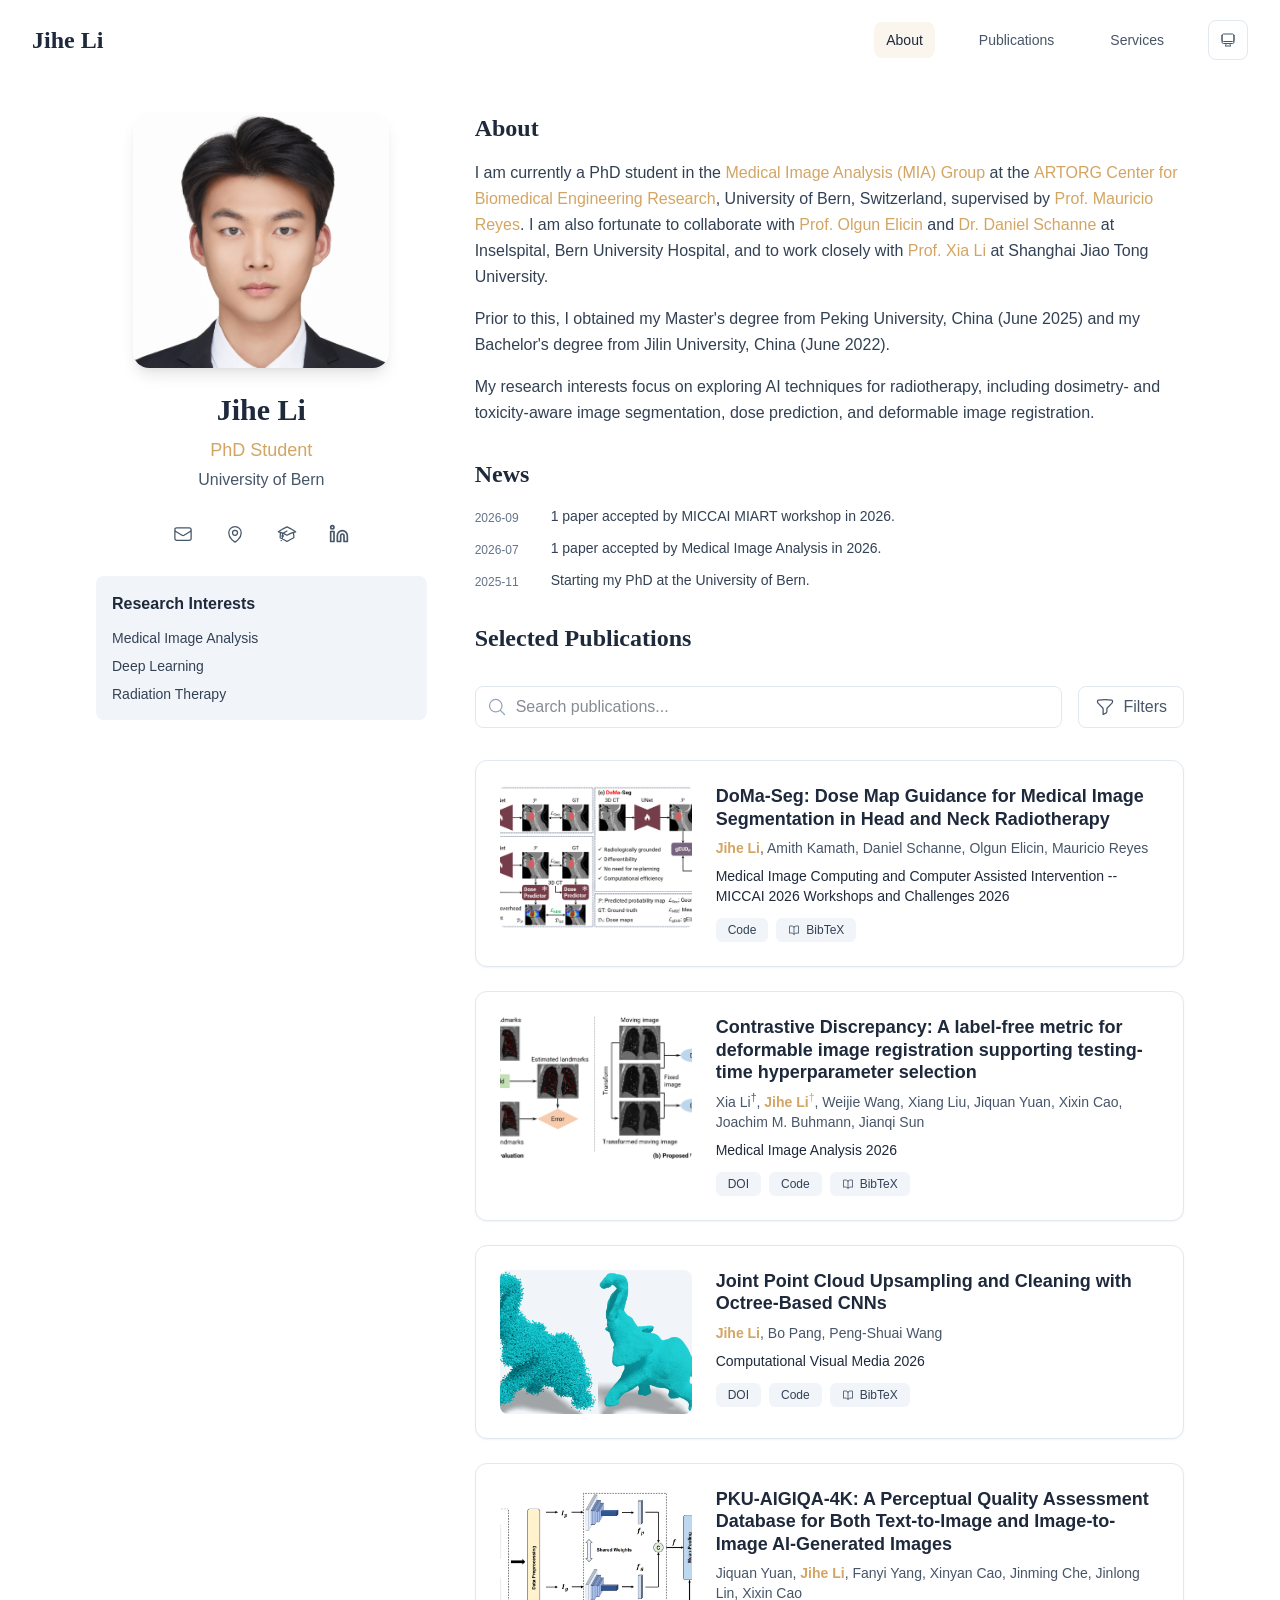
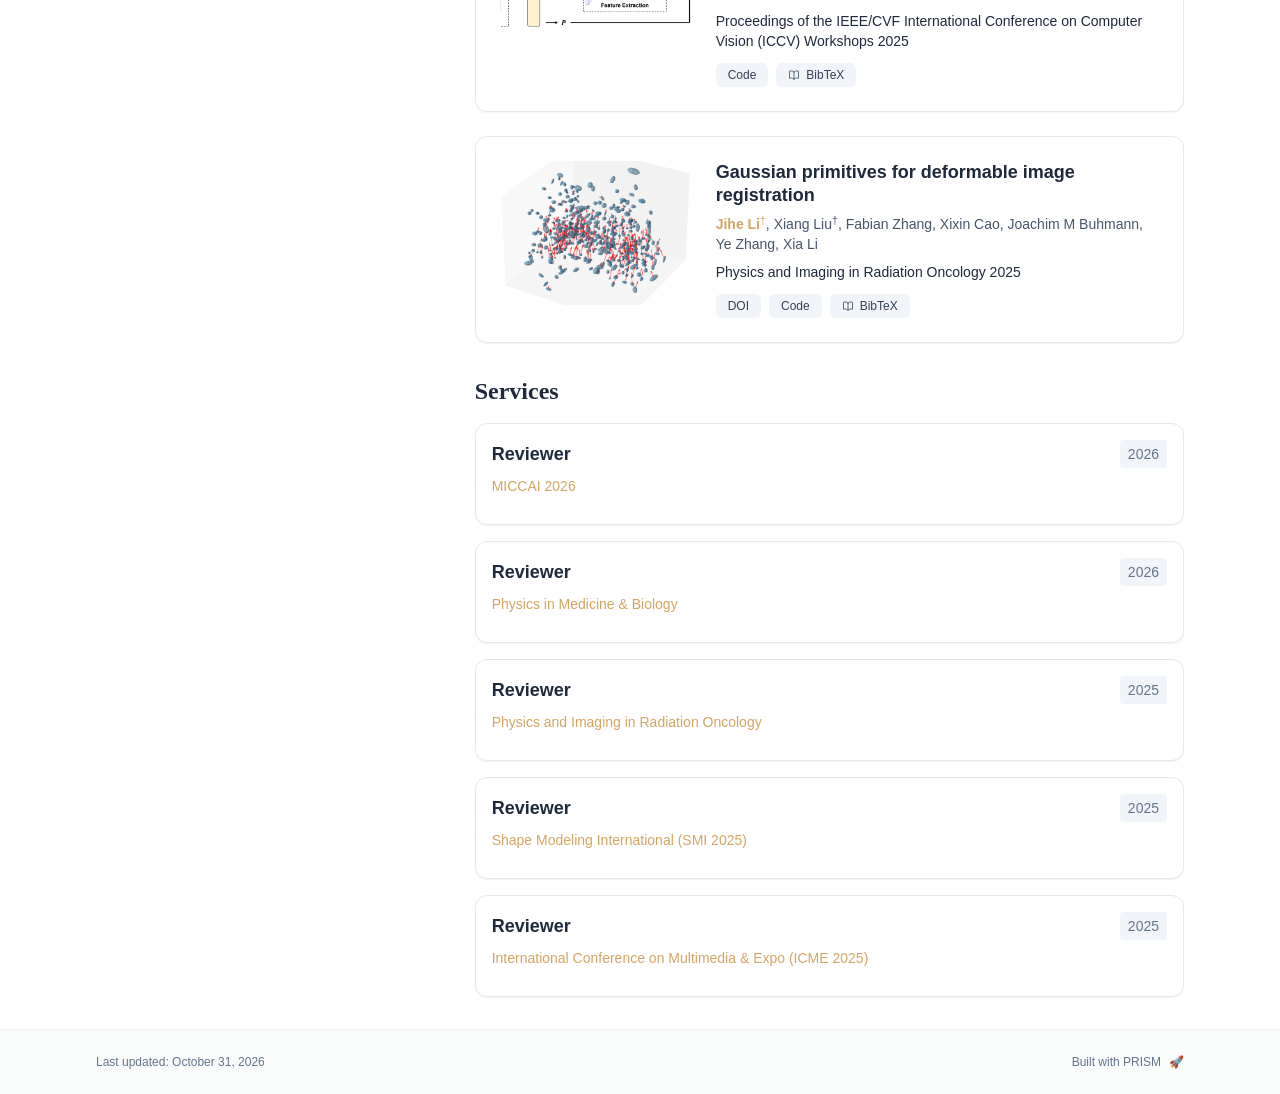
==== commit 074b72d5: "update" ====
--- a/index.html
+++ b/index.html
@@ -1,4 +1,4 @@
-<!DOCTYPE html><!--uY4WeNPxjD_qyTB0E_Yal--><html lang="en" class="scroll-smooth"><head><meta charSet="utf-8"/><meta name="viewport" content="width=device-width, initial-scale=1"/><link rel="preload" as="image" href="/bio.png"/><link rel="stylesheet" href="/_next/static/css/92b53c90e215dddf.css" data-precedence="next"/><link rel="preload" as="script" fetchPriority="low" href="/_next/static/chunks/webpack-4a6fea9592d99ef7.js"/><script src="/_next/static/chunks/4bd1b696-c023c6e3521b1417.js" async=""></script><script src="/_next/static/chunks/255-e057be79bd379a49.js" async=""></script><script src="/_next/static/chunks/main-app-35e588bac4b90381.js" async=""></script><script src="/_next/static/chunks/185-02e5984e85404956.js" async=""></script><script src="/_next/static/chunks/619-9168df9c2a29b74b.js" async=""></script><script src="/_next/static/chunks/599-36b43173d762fc47.js" async=""></script><script src="/_next/static/chunks/app/layout-0357ada6df60ca63.js" async=""></script><script src="/_next/static/chunks/140-5ce7a5cc299b9e70.js" async=""></script><script src="/_next/static/chunks/681-68a0f630dd3881d4.js" async=""></script><script src="/_next/static/chunks/app/page-4f940f0b2da0a844.js" async=""></script><link rel="icon" href="/icon.png" type="image/svg+xml"/><link rel="dns-prefetch" href="https://google-fonts.jialeliu.com"/><link rel="preconnect" href="https://google-fonts.jialeliu.com" crossorigin=""/><link rel="preload" as="style" href="https://google-fonts.jialeliu.com/css2?family=Inter:wght@300;400;500;600;700&amp;family=Crimson+Text:ital,wght@0,400;0,600;1,400&amp;display=swap"/><title>Jihe Li</title><meta name="description" content="PhD student at the University of Bern."/><meta name="author" content="Jihe Li"/><meta name="keywords" content="Jihe Li,PhD,Research,University of Bern"/><meta name="creator" content="Jihe Li"/><meta name="publisher" content="Jihe Li"/><meta property="og:title" content="Jihe Li"/><meta property="og:description" content="PhD student at the University of Bern."/><meta property="og:site_name" content="Jihe Li&#x27;s Academic Website"/><meta property="og:locale" content="en_US"/><meta property="og:type" content="website"/><meta name="twitter:card" content="summary"/><meta name="twitter:title" content="Jihe Li"/><meta name="twitter:description" content="PhD student at the University of Bern."/><link rel="icon" href="/icon.png"/><link rel="stylesheet" id="gfonts-css" href="https://google-fonts.jialeliu.com/css2?family=Inter:wght@300;400;500;600;700&amp;family=Crimson+Text:ital,wght@0,400;0,600;1,400&amp;display=swap" media="print"/><script>
+<!DOCTYPE html><!--f4g1PlA19WrccKLda4Lyw--><html lang="en" class="scroll-smooth"><head><meta charSet="utf-8"/><meta name="viewport" content="width=device-width, initial-scale=1"/><link rel="preload" as="image" href="/bio.png"/><link rel="stylesheet" href="/_next/static/css/78b93bb70179e9b0.css" data-precedence="next"/><link rel="preload" as="script" fetchPriority="low" href="/_next/static/chunks/webpack-4a6fea9592d99ef7.js"/><script src="/_next/static/chunks/4bd1b696-c023c6e3521b1417.js" async=""></script><script src="/_next/static/chunks/255-e057be79bd379a49.js" async=""></script><script src="/_next/static/chunks/main-app-af5f740aae709c48.js" async=""></script><script src="/_next/static/chunks/185-02e5984e85404956.js" async=""></script><script src="/_next/static/chunks/619-9168df9c2a29b74b.js" async=""></script><script src="/_next/static/chunks/599-36b43173d762fc47.js" async=""></script><script src="/_next/static/chunks/app/layout-8d3e2ef6a0ca68a4.js" async=""></script><script src="/_next/static/chunks/140-5ce7a5cc299b9e70.js" async=""></script><script src="/_next/static/chunks/681-68a0f630dd3881d4.js" async=""></script><script src="/_next/static/chunks/app/page-d62b8d90d2ad0cea.js" async=""></script><link rel="icon" href="/icon.png" type="image/svg+xml"/><link rel="dns-prefetch" href="https://google-fonts.jialeliu.com"/><link rel="preconnect" href="https://google-fonts.jialeliu.com" crossorigin=""/><link rel="preload" as="style" href="https://google-fonts.jialeliu.com/css2?family=Inter:wght@300;400;500;600;700&amp;family=Crimson+Text:ital,wght@0,400;0,600;1,400&amp;display=swap"/><title>Jihe Li</title><meta name="description" content="PhD student at the University of Bern."/><meta name="author" content="Jihe Li"/><meta name="keywords" content="Jihe Li,PhD,Research,University of Bern"/><meta name="creator" content="Jihe Li"/><meta name="publisher" content="Jihe Li"/><meta property="og:title" content="Jihe Li"/><meta property="og:description" content="PhD student at the University of Bern."/><meta property="og:site_name" content="Jihe Li&#x27;s Academic Website"/><meta property="og:locale" content="en_US"/><meta property="og:type" content="website"/><meta name="twitter:card" content="summary"/><meta name="twitter:title" content="Jihe Li"/><meta name="twitter:description" content="PhD student at the University of Bern."/><link rel="icon" href="/icon.png"/><link rel="stylesheet" id="gfonts-css" href="https://google-fonts.jialeliu.com/css2?family=Inter:wght@300;400;500;600;700&amp;family=Crimson+Text:ital,wght@0,400;0,600;1,400&amp;display=swap" media="print"/><script>
               (function(){
                 var l = document.getElementById('gfonts-css');
                 if (!l) return;
@@ -23,4 +23,4 @@
               }
             </script><script src="/_next/static/chunks/polyfills-42372ed130431b0a.js" noModule=""></script></head><body class="font-sans antialiased"><div hidden=""><!--$--><!--/$--></div><div style="visibility:hidden"><nav class="fixed top-0 left-0 right-0 z-50" data-headlessui-state=""><div class="transition-all duration-300 ease-out bg-transparent" style="transform:translateY(-100px)"><div class="max-w-7xl mx-auto px-4 sm:px-6 lg:px-8"><div class="flex justify-between items-center h-16 lg:h-20"><div class="flex-shrink-0" tabindex="0"><a class="text-xl lg:text-2xl font-serif font-semibold text-primary hover:text-accent transition-colors duration-200" href="/">Jihe Li</a></div><div class="hidden lg:block"><div class="ml-10 flex items-center space-x-8"><div class="flex items-baseline space-x-8"><a class="relative px-3 py-2 text-sm font-medium transition-all duration-200 rounded hover:bg-accent/10 hover:shadow-sm text-primary" href="/#about"><span class="relative z-10">About</span><div class="absolute inset-0 bg-accent/10 rounded-lg"></div></a><a class="relative px-3 py-2 text-sm font-medium transition-all duration-200 rounded hover:bg-accent/10 hover:shadow-sm text-neutral-600 hover:text-primary" href="/#publications"><span class="relative z-10">Publications</span></a><a class="relative px-3 py-2 text-sm font-medium transition-all duration-200 rounded hover:bg-accent/10 hover:shadow-sm text-neutral-600 hover:text-primary" href="/#services"><span class="relative z-10">Services</span></a></div><div class="flex items-center justify-center w-10 h-10 rounded-lg border border-neutral-200 dark:border-[rgba(148,163,184,0.24)] bg-background dark:bg-neutral-800"><div class="w-4 h-4 rounded-full bg-neutral-300 animate-pulse"></div></div></div></div><div class="lg:hidden flex items-center space-x-2"><div class="flex items-center justify-center w-10 h-10 rounded-lg border border-neutral-200 dark:border-[rgba(148,163,184,0.24)] bg-background dark:bg-neutral-800"><div class="w-4 h-4 rounded-full bg-neutral-300 animate-pulse"></div></div><button class="inline-flex items-center justify-center p-2 rounded-md text-neutral-600 hover:text-primary hover:bg-neutral-100 dark:hover:bg-neutral-800 focus:outline-none focus:ring-2 focus:ring-inset focus:ring-accent transition-colors duration-200" id="headlessui-disclosure-button-_R_5pdb_" type="button" aria-expanded="false" data-headlessui-state=""><span class="sr-only">Open main menu</span><div><svg xmlns="http://www.w3.org/2000/svg" fill="none" viewBox="0 0 24 24" stroke-width="1.5" stroke="currentColor" aria-hidden="true" data-slot="icon" class="block h-6 w-6"><path stroke-linecap="round" stroke-linejoin="round" d="M3.75 6.75h16.5M3.75 12h16.5m-16.5 5.25h16.5"></path></svg></div></button></div></div></div></div></nav><main class="min-h-screen pt-16 lg:pt-20"><div class="max-w-6xl mx-auto px-4 sm:px-6 lg:px-8 py-8 bg-background min-h-screen"><div class="grid grid-cols-1 lg:grid-cols-3 gap-12"><div class="lg:col-span-1"><div class="sticky top-8" style="opacity:0;transform:translateY(20px)"><div class="w-64 h-64 mx-auto mb-6 rounded-2xl overflow-hidden shadow-lg hover:shadow-xl transition-all duration-200 hover:scale-105"><img alt="Jihe Li" width="256" height="256" decoding="async" data-nimg="1" class="w-full h-full object-cover object-[32%_center]" style="color:transparent" src="/bio.png"/></div><div class="text-center mb-6"><h1 class="text-3xl font-serif font-bold text-primary mb-2">Jihe Li</h1><p class="text-lg text-accent font-medium mb-1">PhD Student</p><p class="text-neutral-600 mb-2">University of Bern</p></div><div class="flex flex-wrap justify-center gap-3 sm:gap-4 mb-6 relative px-2"><div class="relative"><button class="p-2 sm:p-2 transition-colors duration-200 text-neutral-600 dark:text-neutral-400 hover:text-accent" aria-label="Email"><svg xmlns="http://www.w3.org/2000/svg" fill="none" viewBox="0 0 24 24" stroke-width="1.5" stroke="currentColor" aria-hidden="true" data-slot="icon" class="h-5 w-5"><path stroke-linecap="round" stroke-linejoin="round" d="M21.75 6.75v10.5a2.25 2.25 0 0 1-2.25 2.25h-15a2.25 2.25 0 0 1-2.25-2.25V6.75m19.5 0A2.25 2.25 0 0 0 19.5 4.5h-15a2.25 2.25 0 0 0-2.25 2.25m19.5 0v.243a2.25 2.25 0 0 1-1.07 1.916l-7.5 4.615a2.25 2.25 0 0 1-2.36 0L3.32 8.91a2.25 2.25 0 0 1-1.07-1.916V6.75"></path></svg></button></div><div class="relative"><button class="p-2 sm:p-2 transition-colors duration-200 text-neutral-600 dark:text-neutral-400 hover:text-accent" aria-label="Location"><svg xmlns="http://www.w3.org/2000/svg" fill="none" viewBox="0 0 24 24" stroke-width="1.5" stroke="currentColor" aria-hidden="true" data-slot="icon" class="h-5 w-5"><path stroke-linecap="round" stroke-linejoin="round" d="M15 10.5a3 3 0 1 1-6 0 3 3 0 0 1 6 0Z"></path><path stroke-linecap="round" stroke-linejoin="round" d="M19.5 10.5c0 7.142-7.5 11.25-7.5 11.25S4.5 17.642 4.5 10.5a7.5 7.5 0 1 1 15 0Z"></path></svg></button></div><a href="https://scholar.google.com/citations?user=ESuWkVEAAAAJ&amp;hl=en" target="_blank" rel="noopener noreferrer" class="p-2 sm:p-2 text-neutral-600 dark:text-neutral-400 hover:text-accent transition-colors duration-200" aria-label="Google Scholar"><svg xmlns="http://www.w3.org/2000/svg" fill="none" viewBox="0 0 24 24" stroke-width="1.5" stroke="currentColor" aria-hidden="true" data-slot="icon" class="h-5 w-5"><path stroke-linecap="round" stroke-linejoin="round" d="M4.26 10.147a60.438 60.438 0 0 0-.491 6.347A48.62 48.62 0 0 1 12 20.904a48.62 48.62 0 0 1 8.232-4.41 60.46 60.46 0 0 0-.491-6.347m-15.482 0a50.636 50.636 0 0 0-2.658-.813A59.906 59.906 0 0 1 12 3.493a59.903 59.903 0 0 1 10.399 5.84c-.896.248-1.783.52-2.658.814m-15.482 0A50.717 50.717 0 0 1 12 13.489a50.702 50.702 0 0 1 7.74-3.342M6.75 15a.75.75 0 1 0 0-1.5.75.75 0 0 0 0 1.5Zm0 0v-3.675A55.378 55.378 0 0 1 12 8.443m-7.007 11.55A5.981 5.981 0 0 0 6.75 15.75v-1.5"></path></svg></a><a href="https://www.linkedin.com/in/jihe-li-058460334/" target="_blank" rel="noopener noreferrer" class="p-2 sm:p-2 text-neutral-600 dark:text-neutral-400 hover:text-accent transition-colors duration-200" aria-label="LinkedIn"><svg xmlns="http://www.w3.org/2000/svg" width="24" height="24" viewBox="0 0 24 24" fill="none" stroke="currentColor" stroke-width="2" stroke-linecap="round" stroke-linejoin="round" class="lucide lucide-linkedin h-5 w-5" aria-hidden="true"><path d="M16 8a6 6 0 0 1 6 6v7h-4v-7a2 2 0 0 0-2-2 2 2 0 0 0-2 2v7h-4v-7a6 6 0 0 1 6-6z"></path><rect width="4" height="12" x="2" y="9"></rect><circle cx="4" cy="4" r="2"></circle></svg></a></div><div class="bg-neutral-100 dark:bg-neutral-800 rounded-lg p-4 mb-6 hover:shadow-lg transition-all duration-200 hover:scale-[1.02]"><h3 class="font-semibold text-primary mb-3">Research Interests</h3><div class="space-y-2 text-sm text-neutral-700 dark:text-neutral-500"><div>Medical Image Analysis</div><div>Deep Learning</div><div>Radiation Therapy</div></div></div></div></div><div class="lg:col-span-2 space-y-8"><section id="about" class="scroll-mt-24 space-y-8"><section style="opacity:0;transform:translateY(20px)"><h2 class="text-2xl font-serif font-bold text-primary mb-4">About</h2><div class="text-neutral-700 dark:text-neutral-600 leading-relaxed"><p class="mb-4 last:mb-0">I am currently a PhD student in the <a href="https://www.artorg.unibe.ch/research/mia/index_eng.html" node="[object Object]" target="_blank" rel="noopener noreferrer" class="text-accent font-medium transition-all duration-200 rounded hover:bg-accent/10 hover:shadow-sm">Medical Image Analysis (MIA) Group</a> at the <a href="https://www.artorg.unibe.ch/" node="[object Object]" target="_blank" rel="noopener noreferrer" class="text-accent font-medium transition-all duration-200 rounded hover:bg-accent/10 hover:shadow-sm">ARTORG Center for Biomedical Engineering Research</a>, University of Bern, Switzerland, supervised by <a href="https://mauricioreyes.me/" node="[object Object]" target="_blank" rel="noopener noreferrer" class="text-accent font-medium transition-all duration-200 rounded hover:bg-accent/10 hover:shadow-sm">Prof. Mauricio Reyes</a>. I am also fortunate to collaborate with <a href="https://scholar.google.com/citations?user=6k89PJAAAAAJ&amp;hl=en" node="[object Object]" target="_blank" rel="noopener noreferrer" class="text-accent font-medium transition-all duration-200 rounded hover:bg-accent/10 hover:shadow-sm">Prof. Olgun Elicin</a> and <a href="https://radioonkologie.insel.ch/de/ueber-uns/details/person/detail/daniel-schanne" node="[object Object]" target="_blank" rel="noopener noreferrer" class="text-accent font-medium transition-all duration-200 rounded hover:bg-accent/10 hover:shadow-sm">Dr. Daniel Schanne</a> at Inselspital, Bern University Hospital, and to work closely with <a href="https://medapt.cn/" node="[object Object]" target="_blank" rel="noopener noreferrer" class="text-accent font-medium transition-all duration-200 rounded hover:bg-accent/10 hover:shadow-sm">Prof. Xia Li</a> at Shanghai Jiao Tong University.</p>
 <p class="mb-4 last:mb-0">Prior to this, I obtained my Master&#x27;s degree from Peking University, China (June 2025) and my Bachelor&#x27;s degree from Jilin University, China (June 2022).</p>
-<p class="mb-4 last:mb-0">My research interests focus on exploring AI techniques for radiotherapy, including dosimetry- and toxicity-aware image segmentation, dose prediction, and deformable image registration.</p></div></section><section style="opacity:0;transform:translateY(20px)"><h2 class="text-2xl font-serif font-bold text-primary mb-4">News</h2><div class="space-y-3"><div class="flex items-start space-x-3"><span class="text-xs text-neutral-500 mt-1 w-16 flex-shrink-0">2026-07</span><p class="text-sm text-neutral-700">1 paper accepted by Medical Image Analysis in 2026.</p></div><div class="flex items-start space-x-3"><span class="text-xs text-neutral-500 mt-1 w-16 flex-shrink-0">2025-11</span><p class="text-sm text-neutral-700">Starting my PhD at the University of Bern.</p></div></div></section></section><section id="publications" class="scroll-mt-24 space-y-8"><div style="opacity:0;transform:translateY(20px)"><div class="mb-8"><h1 class="text-2xl font-serif font-bold text-primary mb-4">Selected Publications</h1></div><div class="mb-8 space-y-4"><div class="flex flex-col sm:flex-row gap-4"><div class="relative flex-grow"><svg xmlns="http://www.w3.org/2000/svg" fill="none" viewBox="0 0 24 24" stroke-width="1.5" stroke="currentColor" aria-hidden="true" data-slot="icon" class="absolute left-3 top-1/2 transform -translate-y-1/2 h-5 w-5 text-neutral-400"><path stroke-linecap="round" stroke-linejoin="round" d="m21 21-5.197-5.197m0 0A7.5 7.5 0 1 0 5.196 5.196a7.5 7.5 0 0 0 10.607 10.607Z"></path></svg><input type="text" placeholder="Search publications..." class="w-full pl-10 pr-4 py-2 rounded-lg border border-neutral-200 dark:border-neutral-800 bg-white dark:bg-neutral-900 focus:ring-2 focus:ring-accent focus:border-transparent transition-all duration-200" value=""/></div><button class="flex items-center justify-center px-4 py-2 rounded-lg border transition-all duration-200 bg-white dark:bg-neutral-900 border-neutral-200 dark:border-neutral-800 text-neutral-600 hover:border-accent hover:text-accent"><svg xmlns="http://www.w3.org/2000/svg" fill="none" viewBox="0 0 24 24" stroke-width="1.5" stroke="currentColor" aria-hidden="true" data-slot="icon" class="h-5 w-5 mr-2"><path stroke-linecap="round" stroke-linejoin="round" d="M12 3c2.755 0 5.455.232 8.083.678.533.09.917.556.917 1.096v1.044a2.25 2.25 0 0 1-.659 1.591l-5.432 5.432a2.25 2.25 0 0 0-.659 1.591v2.927a2.25 2.25 0 0 1-1.244 2.013L9.75 21v-6.568a2.25 2.25 0 0 0-.659-1.591L3.659 7.409A2.25 2.25 0 0 1 3 5.818V4.774c0-.54.384-1.006.917-1.096A48.32 48.32 0 0 1 12 3Z"></path></svg>Filters</button></div></div><div class="space-y-6"><div class="bg-white dark:bg-neutral-900 p-6 rounded-xl shadow-sm border border-neutral-200 dark:border-neutral-800 hover:shadow-md transition-all duration-200" style="opacity:0;transform:translateY(20px)"><div class="flex flex-col md:flex-row gap-6"><div class="w-full md:w-48 flex-shrink-0"><div class="aspect-video md:aspect-[4/3] relative rounded-lg overflow-hidden bg-neutral-100 dark:bg-neutral-800"><img alt="Contrastive Discrepancy: A label-free metric for deformable image registration supporting testing-time hyperparameter selection" loading="lazy" decoding="async" data-nimg="fill" class="object-cover" style="position:absolute;height:100%;width:100%;left:0;top:0;right:0;bottom:0;color:transparent" src="/papers/media_cd.png"/></div></div><div class="flex-grow"><h3 class="text-lg font-semibold text-primary mb-2 leading-tight">Contrastive Discrepancy: A label-free metric for deformable image registration supporting testing-time hyperparameter selection</h3><p class="text-sm text-neutral-600 dark:text-neutral-400 mb-2"><span><span class=" ">Xia Li</span><sup class="ml-0 text-neutral-600 dark:text-neutral-400">†</sup>, </span><span><span class="font-semibold text-accent ">Jihe Li</span><sup class="ml-0 text-accent">†</sup>, </span><span><span class=" ">Weijie Wang</span>, </span><span><span class=" ">Xiang Liu</span>, </span><span><span class=" ">Jiquan Yuan</span>, </span><span><span class=" ">Xixin Cao</span>, </span><span><span class=" ">Joachim M. Buhmann</span>, </span><span><span class=" ">Jianqi Sun</span></span></p><p class="text-sm font-medium text-neutral-800 dark:text-neutral-600 mb-3">Medical Image Analysis<!-- --> <!-- -->2026</p><div class="flex flex-wrap gap-2 mt-auto"><a href="https://doi.org/10.1016/j.media.2026.104210" target="_blank" rel="noopener noreferrer" class="inline-flex items-center px-3 py-1 rounded-md text-xs font-medium bg-neutral-100 dark:bg-neutral-800 text-neutral-700 dark:text-neutral-300 hover:bg-accent hover:text-white transition-colors">DOI</a><a href="https://github.com/MedAPT-group/ContrastiveDiscrepancy" target="_blank" rel="noopener noreferrer" class="inline-flex items-center px-3 py-1 rounded-md text-xs font-medium bg-neutral-100 dark:bg-neutral-800 text-neutral-700 dark:text-neutral-300 hover:bg-accent hover:text-white transition-colors">Code</a><button class="inline-flex items-center px-3 py-1 rounded-md text-xs font-medium transition-colors bg-neutral-100 dark:bg-neutral-800 text-neutral-700 dark:text-neutral-300 hover:bg-accent hover:text-white"><svg xmlns="http://www.w3.org/2000/svg" fill="none" viewBox="0 0 24 24" stroke-width="1.5" stroke="currentColor" aria-hidden="true" data-slot="icon" class="h-3 w-3 mr-1.5"><path stroke-linecap="round" stroke-linejoin="round" d="M12 6.042A8.967 8.967 0 0 0 6 3.75c-1.052 0-2.062.18-3 .512v14.25A8.987 8.987 0 0 1 6 18c2.305 0 4.408.867 6 2.292m0-14.25a8.966 8.966 0 0 1 6-2.292c1.052 0 2.062.18 3 .512v14.25A8.987 8.987 0 0 0 18 18a8.967 8.967 0 0 0-6 2.292m0-14.25v14.25"></path></svg>BibTeX</button></div></div></div></div><div class="bg-white dark:bg-neutral-900 p-6 rounded-xl shadow-sm border border-neutral-200 dark:border-neutral-800 hover:shadow-md transition-all duration-200" style="opacity:0;transform:translateY(20px)"><div class="flex flex-col md:flex-row gap-6"><div class="w-full md:w-48 flex-shrink-0"><div class="aspect-video md:aspect-[4/3] relative rounded-lg overflow-hidden bg-neutral-100 dark:bg-neutral-800"><img alt="Joint Point Cloud Upsampling and Cleaning with Octree-Based CNNs" loading="lazy" decoding="async" data-nimg="fill" class="object-cover" style="position:absolute;height:100%;width:100%;left:0;top:0;right:0;bottom:0;color:transparent" src="/papers/ounet.png"/></div></div><div class="flex-grow"><h3 class="text-lg font-semibold text-primary mb-2 leading-tight">Joint Point Cloud Upsampling and Cleaning with Octree-Based CNNs</h3><p class="text-sm text-neutral-600 dark:text-neutral-400 mb-2"><span><span class="font-semibold text-accent ">Jihe Li</span>, </span><span><span class=" ">Bo Pang</span>, </span><span><span class=" ">Peng-Shuai Wang</span></span></p><p class="text-sm font-medium text-neutral-800 dark:text-neutral-600 mb-3">Computational Visual Media<!-- --> <!-- -->2026</p><div class="flex flex-wrap gap-2 mt-auto"><a href="https://doi.org/10.26599/CVM.2025.9450465" target="_blank" rel="noopener noreferrer" class="inline-flex items-center px-3 py-1 rounded-md text-xs font-medium bg-neutral-100 dark:bg-neutral-800 text-neutral-700 dark:text-neutral-300 hover:bg-accent hover:text-white transition-colors">DOI</a><a href="https://github.com/octree-nn/upsample-clean.git" target="_blank" rel="noopener noreferrer" class="inline-flex items-center px-3 py-1 rounded-md text-xs font-medium bg-neutral-100 dark:bg-neutral-800 text-neutral-700 dark:text-neutral-300 hover:bg-accent hover:text-white transition-colors">Code</a><button class="inline-flex items-center px-3 py-1 rounded-md text-xs font-medium transition-colors bg-neutral-100 dark:bg-neutral-800 text-neutral-700 dark:text-neutral-300 hover:bg-accent hover:text-white"><svg xmlns="http://www.w3.org/2000/svg" fill="none" viewBox="0 0 24 24" stroke-width="1.5" stroke="currentColor" aria-hidden="true" data-slot="icon" class="h-3 w-3 mr-1.5"><path stroke-linecap="round" stroke-linejoin="round" d="M12 6.042A8.967 8.967 0 0 0 6 3.75c-1.052 0-2.062.18-3 .512v14.25A8.987 8.987 0 0 1 6 18c2.305 0 4.408.867 6 2.292m0-14.25a8.966 8.966 0 0 1 6-2.292c1.052 0 2.062.18 3 .512v14.25A8.987 8.987 0 0 0 18 18a8.967 8.967 0 0 0-6 2.292m0-14.25v14.25"></path></svg>BibTeX</button></div></div></div></div><div class="bg-white dark:bg-neutral-900 p-6 rounded-xl shadow-sm border border-neutral-200 dark:border-neutral-800 hover:shadow-md transition-all duration-200" style="opacity:0;transform:translateY(20px)"><div class="flex flex-col md:flex-row gap-6"><div class="w-full md:w-48 flex-shrink-0"><div class="aspect-video md:aspect-[4/3] relative rounded-lg overflow-hidden bg-neutral-100 dark:bg-neutral-800"><img alt="PKU-AIGIQA-4K: A Perceptual Quality Assessment Database for Both Text-to-Image and Image-to-Image AI-Generated Images" loading="lazy" decoding="async" data-nimg="fill" class="object-cover" style="position:absolute;height:100%;width:100%;left:0;top:0;right:0;bottom:0;color:transparent" src="/papers/pku4k.png"/></div></div><div class="flex-grow"><h3 class="text-lg font-semibold text-primary mb-2 leading-tight">PKU-AIGIQA-4K: A Perceptual Quality Assessment Database for Both Text-to-Image and Image-to-Image AI-Generated Images</h3><p class="text-sm text-neutral-600 dark:text-neutral-400 mb-2"><span><span class=" ">Jiquan Yuan</span>, </span><span><span class="font-semibold text-accent ">Jihe Li</span>, </span><span><span class=" ">Fanyi Yang</span>, </span><span><span class=" ">Xinyan Cao</span>, </span><span><span class=" ">Jinming Che</span>, </span><span><span class=" ">Jinlong Lin</span>, </span><span><span class=" ">Xixin Cao</span></span></p><p class="text-sm font-medium text-neutral-800 dark:text-neutral-600 mb-3">Proceedings of the IEEE/CVF International Conference on Computer Vision (ICCV) Workshops<!-- --> <!-- -->2025</p><div class="flex flex-wrap gap-2 mt-auto"><a href="https://github.com/jiquan123/AIGIQA4K" target="_blank" rel="noopener noreferrer" class="inline-flex items-center px-3 py-1 rounded-md text-xs font-medium bg-neutral-100 dark:bg-neutral-800 text-neutral-700 dark:text-neutral-300 hover:bg-accent hover:text-white transition-colors">Code</a><button class="inline-flex items-center px-3 py-1 rounded-md text-xs font-medium transition-colors bg-neutral-100 dark:bg-neutral-800 text-neutral-700 dark:text-neutral-300 hover:bg-accent hover:text-white"><svg xmlns="http://www.w3.org/2000/svg" fill="none" viewBox="0 0 24 24" stroke-width="1.5" stroke="currentColor" aria-hidden="true" data-slot="icon" class="h-3 w-3 mr-1.5"><path stroke-linecap="round" stroke-linejoin="round" d="M12 6.042A8.967 8.967 0 0 0 6 3.75c-1.052 0-2.062.18-3 .512v14.25A8.987 8.987 0 0 1 6 18c2.305 0 4.408.867 6 2.292m0-14.25a8.966 8.966 0 0 1 6-2.292c1.052 0 2.062.18 3 .512v14.25A8.987 8.987 0 0 0 18 18a8.967 8.967 0 0 0-6 2.292m0-14.25v14.25"></path></svg>BibTeX</button></div></div></div></div><div class="bg-white dark:bg-neutral-900 p-6 rounded-xl shadow-sm border border-neutral-200 dark:border-neutral-800 hover:shadow-md transition-all duration-200" style="opacity:0;transform:translateY(20px)"><div class="flex flex-col md:flex-row gap-6"><div class="w-full md:w-48 flex-shrink-0"><div class="aspect-video md:aspect-[4/3] relative rounded-lg overflow-hidden bg-neutral-100 dark:bg-neutral-800"><img alt="Gaussian primitives for deformable image registration" loading="lazy" decoding="async" data-nimg="fill" class="object-cover" style="position:absolute;height:100%;width:100%;left:0;top:0;right:0;bottom:0;color:transparent" src="/papers/gaussian.png"/></div></div><div class="flex-grow"><h3 class="text-lg font-semibold text-primary mb-2 leading-tight">Gaussian primitives for deformable image registration</h3><p class="text-sm text-neutral-600 dark:text-neutral-400 mb-2"><span><span class="font-semibold text-accent ">Jihe Li</span><sup class="ml-0 text-accent">†</sup>, </span><span><span class=" ">Xiang Liu</span><sup class="ml-0 text-neutral-600 dark:text-neutral-400">†</sup>, </span><span><span class=" ">Fabian Zhang</span>, </span><span><span class=" ">Xixin Cao</span>, </span><span><span class=" ">Joachim M Buhmann</span>, </span><span><span class=" ">Ye Zhang</span>, </span><span><span class=" ">Xia Li</span></span></p><p class="text-sm font-medium text-neutral-800 dark:text-neutral-600 mb-3">Physics and Imaging in Radiation Oncology<!-- --> <!-- -->2025</p><div class="flex flex-wrap gap-2 mt-auto"><a href="https://doi.org/10.1016/j.phro.2025.100821" target="_blank" rel="noopener noreferrer" class="inline-flex items-center px-3 py-1 rounded-md text-xs font-medium bg-neutral-100 dark:bg-neutral-800 text-neutral-700 dark:text-neutral-300 hover:bg-accent hover:text-white transition-colors">DOI</a><a href="https://github.com/Jihe-Li/GaussianDIR" target="_blank" rel="noopener noreferrer" class="inline-flex items-center px-3 py-1 rounded-md text-xs font-medium bg-neutral-100 dark:bg-neutral-800 text-neutral-700 dark:text-neutral-300 hover:bg-accent hover:text-white transition-colors">Code</a><button class="inline-flex items-center px-3 py-1 rounded-md text-xs font-medium transition-colors bg-neutral-100 dark:bg-neutral-800 text-neutral-700 dark:text-neutral-300 hover:bg-accent hover:text-white"><svg xmlns="http://www.w3.org/2000/svg" fill="none" viewBox="0 0 24 24" stroke-width="1.5" stroke="currentColor" aria-hidden="true" data-slot="icon" class="h-3 w-3 mr-1.5"><path stroke-linecap="round" stroke-linejoin="round" d="M12 6.042A8.967 8.967 0 0 0 6 3.75c-1.052 0-2.062.18-3 .512v14.25A8.987 8.987 0 0 1 6 18c2.305 0 4.408.867 6 2.292m0-14.25a8.966 8.966 0 0 1 6-2.292c1.052 0 2.062.18 3 .512v14.25A8.987 8.987 0 0 0 18 18a8.967 8.967 0 0 0-6 2.292m0-14.25v14.25"></path></svg>BibTeX</button></div></div></div></div></div></div></section><section id="services" class="scroll-mt-24 space-y-8"><div style="opacity:0;transform:translateY(20px)"><div class="mb-4"><h1 class="text-2xl font-serif font-bold text-primary mb-4">Services</h1></div><div class="grid gap-4"><div class="bg-white dark:bg-neutral-900 p-4 rounded-xl shadow-sm border border-neutral-200 dark:border-neutral-800 hover:shadow-lg transition-all duration-200 hover:scale-[1.01]" style="opacity:0;transform:translateY(20px)"><div class="flex justify-between items-start mb-2"><h3 class="text-lg font-semibold text-primary">Reviewer</h3><span class="text-sm text-neutral-500 font-medium bg-neutral-100 dark:bg-neutral-800 px-2 py-1 rounded">2026</span></div><p class="text-sm text-accent font-medium mb-3">MICCAI 2026</p></div><div class="bg-white dark:bg-neutral-900 p-4 rounded-xl shadow-sm border border-neutral-200 dark:border-neutral-800 hover:shadow-lg transition-all duration-200 hover:scale-[1.01]" style="opacity:0;transform:translateY(20px)"><div class="flex justify-between items-start mb-2"><h3 class="text-lg font-semibold text-primary">Reviewer</h3><span class="text-sm text-neutral-500 font-medium bg-neutral-100 dark:bg-neutral-800 px-2 py-1 rounded">2026</span></div><p class="text-sm text-accent font-medium mb-3">Physics in Medicine &amp; Biology</p></div><div class="bg-white dark:bg-neutral-900 p-4 rounded-xl shadow-sm border border-neutral-200 dark:border-neutral-800 hover:shadow-lg transition-all duration-200 hover:scale-[1.01]" style="opacity:0;transform:translateY(20px)"><div class="flex justify-between items-start mb-2"><h3 class="text-lg font-semibold text-primary">Reviewer</h3><span class="text-sm text-neutral-500 font-medium bg-neutral-100 dark:bg-neutral-800 px-2 py-1 rounded">2025</span></div><p class="text-sm text-accent font-medium mb-3">Physics and Imaging in Radiation Oncology</p></div><div class="bg-white dark:bg-neutral-900 p-4 rounded-xl shadow-sm border border-neutral-200 dark:border-neutral-800 hover:shadow-lg transition-all duration-200 hover:scale-[1.01]" style="opacity:0;transform:translateY(20px)"><div class="flex justify-between items-start mb-2"><h3 class="text-lg font-semibold text-primary">Reviewer</h3><span class="text-sm text-neutral-500 font-medium bg-neutral-100 dark:bg-neutral-800 px-2 py-1 rounded">2025</span></div><p class="text-sm text-accent font-medium mb-3">Shape Modeling International (SMI 2025)</p></div><div class="bg-white dark:bg-neutral-900 p-4 rounded-xl shadow-sm border border-neutral-200 dark:border-neutral-800 hover:shadow-lg transition-all duration-200 hover:scale-[1.01]" style="opacity:0;transform:translateY(20px)"><div class="flex justify-between items-start mb-2"><h3 class="text-lg font-semibold text-primary">Reviewer</h3><span class="text-sm text-neutral-500 font-medium bg-neutral-100 dark:bg-neutral-800 px-2 py-1 rounded">2025</span></div><p class="text-sm text-accent font-medium mb-3">International Conference on Multimedia &amp; Expo (ICME 2025)</p></div></div></div></section></div></div></div><!--$--><!--/$--></main><footer class="border-t border-neutral-200/50 bg-neutral-50/50 dark:bg-neutral-900/50 dark:border-neutral-700/50"><div class="max-w-6xl mx-auto px-4 sm:px-6 lg:px-8 py-6"><div class="flex flex-col sm:flex-row justify-between items-center gap-2"><p class="text-xs text-neutral-500">Last updated: <!-- -->July 16, 2026</p><p class="text-xs text-neutral-500 flex items-center"><a href="https://github.com/xyjoey/PRISM" target="_blank" rel="noopener noreferrer">Built with PRISM</a><span class="ml-2">🚀</span></p></div></div></footer></div><script src="/_next/static/chunks/webpack-4a6fea9592d99ef7.js" id="_R_" async=""></script><script>(self.__next_f=self.__next_f||[]).push([0])</script><script>self.__next_f.push([1,"1:\"$Sreact.fragment\"\n2:I[7558,[\"185\",\"static/chunks/185-02e5984e85404956.js\",\"619\",\"static/chunks/619-9168df9c2a29b74b.js\",\"599\",\"static/chunks/599-36b43173d762fc47.js\",\"177\",\"static/chunks/app/layout-0357ada6df60ca63.js\"],\"ThemeProvider\"]\n3:I[9994,[\"185\",\"static/chunks/185-02e5984e85404956.js\",\"619\",\"static/chunks/619-9168df9c2a29b74b.js\",\"599\",\"static/chunks/599-36b43173d762fc47.js\",\"177\",\"static/chunks/app/layout-0357ada6df60ca63.js\"],\"default\"]\n4:I[9766,[],\"\"]\n5:I[8924,[],\"\"]\na:I[7150,[],\"\"]\n:HL[\"/_next/static/css/92b53c90e215dddf.css\",\"style\"]\n"])</script><script>self.__next_f.push([1,"0:{\"P\":null,\"b\":\"uY4WeNPxjD-qyTB0E-Yal\",\"p\":\"\",\"c\":[\"\",\"\"],\"i\":false,\"f\":[[[\"\",{\"children\":[\"__PAGE__\",{}]},\"$undefined\",\"$undefined\",true],[\"\",[\"$\",\"$1\",\"c\",{\"children\":[[[\"$\",\"link\",\"0\",{\"rel\":\"stylesheet\",\"href\":\"/_next/static/css/92b53c90e215dddf.css\",\"precedence\":\"next\",\"crossOrigin\":\"$undefined\",\"nonce\":\"$undefined\"}]],[\"$\",\"html\",null,{\"lang\":\"en\",\"className\":\"scroll-smooth\",\"suppressHydrationWarning\":true,\"children\":[[\"$\",\"head\",null,{\"children\":[[\"$\",\"link\",null,{\"rel\":\"icon\",\"href\":\"/icon.png\",\"type\":\"image/svg+xml\"}],[\"$\",\"link\",null,{\"rel\":\"dns-prefetch\",\"href\":\"https://google-fonts.jialeliu.com\"}],[\"$\",\"link\",null,{\"rel\":\"preconnect\",\"href\":\"https://google-fonts.jialeliu.com\",\"crossOrigin\":\"\"}],[\"$\",\"link\",null,{\"rel\":\"preload\",\"as\":\"style\",\"href\":\"https://google-fonts.jialeliu.com/css2?family=Inter:wght@300;400;500;600;700\u0026family=Crimson+Text:ital,wght@0,400;0,600;1,400\u0026display=swap\"}],[\"$\",\"link\",null,{\"rel\":\"stylesheet\",\"id\":\"gfonts-css\",\"href\":\"https://google-fonts.jialeliu.com/css2?family=Inter:wght@300;400;500;600;700\u0026family=Crimson+Text:ital,wght@0,400;0,600;1,400\u0026display=swap\",\"media\":\"print\"}],[\"$\",\"script\",null,{\"dangerouslySetInnerHTML\":{\"__html\":\"\\n              (function(){\\n                var l = document.getElementById('gfonts-css');\\n                if (!l) return;\\n                if (l.media !== 'all') {\\n                  l.addEventListener('load', function(){ try { l.media = 'all'; } catch(e){} });\\n                }\\n              })();\\n            \"}}],[\"$\",\"noscript\",null,{\"children\":[\"$\",\"link\",null,{\"rel\":\"stylesheet\",\"href\":\"https://google-fonts.jialeliu.com/css2?family=Inter:wght@300;400;500;600;700\u0026family=Crimson+Text:ital,wght@0,400;0,600;1,400\u0026display=swap\"}]}],[\"$\",\"script\",null,{\"dangerouslySetInnerHTML\":{\"__html\":\"\\n              try {\\n                const theme = localStorage.getItem('theme-storage');\\n                const parsed = theme ? JSON.parse(theme) : null;\\n                const setting = parsed?.state?.theme || 'system';\\n                const prefersDark = typeof window !== 'undefined' \u0026\u0026 window.matchMedia \u0026\u0026 window.matchMedia('(prefers-color-scheme: dark)').matches;\\n                const effective = setting === 'dark' ? 'dark' : (setting === 'light' ? 'light' : (prefersDark ? 'dark' : 'light'));\\n                var root = document.documentElement;\\n                root.classList.add(effective);\\n                root.setAttribute('data-theme', effective);\\n              } catch (e) {\\n                var root = document.documentElement;\\n                root.classList.add('light');\\n                root.setAttribute('data-theme', 'light');\\n              }\\n            \"}}]]}],[\"$\",\"body\",null,{\"className\":\"font-sans antialiased\",\"children\":[\"$\",\"$L2\",null,{\"children\":[[\"$\",\"$L3\",null,{\"items\":[{\"title\":\"About\",\"type\":\"page\",\"target\":\"about\",\"href\":\"/\"},{\"title\":\"Publications\",\"type\":\"page\",\"target\":\"publications\",\"href\":\"/publications\"},{\"title\":\"Services\",\"type\":\"page\",\"target\":\"services\",\"href\":\"/services\"}],\"siteTitle\":\"Jihe Li\",\"enableOnePageMode\":true}],[\"$\",\"main\",null,{\"className\":\"min-h-screen pt-16 lg:pt-20\",\"children\":[\"$\",\"$L4\",null,{\"parallelRouterKey\":\"children\",\"error\":\"$undefined\",\"errorStyles\":\"$undefined\",\"errorScripts\":\"$undefined\",\"template\":[\"$\",\"$L5\",null,{}],\"templateStyles\":\"$undefined\",\"templateScripts\":\"$undefined\",\"notFound\":[[[\"$\",\"title\",null,{\"children\":\"404: This page could not be found.\"}],[\"$\",\"div\",null,{\"style\":{\"fontFamily\":\"system-ui,\\\"Segoe UI\\\",Roboto,Helvetica,Arial,sans-serif,\\\"Apple Color Emoji\\\",\\\"Segoe UI Emoji\\\"\",\"height\":\"100vh\",\"textAlign\":\"center\",\"display\":\"flex\",\"flexDirection\":\"column\",\"alignItems\":\"center\",\"justifyContent\":\"center\"},\"children\":[\"$\",\"div\",null,{\"children\":[[\"$\",\"style\",null,{\"dangerouslySetInnerHTML\":{\"__html\":\"body{color:#000;background:#fff;margin:0}.next-error-h1{border-right:1px solid rgba(0,0,0,.3)}@media (prefers-color-scheme:dark){body{color:#fff;background:#000}.next-error-h1{border-right:1px solid rgba(255,255,255,.3)}}\"}}],[\"$\",\"h1\",null,{\"className\":\"next-error-h1\",\"style\":{\"display\":\"inline-block\",\"margin\":\"0 20px 0 0\",\"padding\":\"0 23px 0 0\",\"fontSize\":24,\"fontWeight\":500,\"verticalAlign\":\"top\",\"lineHeight\":\"49px\"},\"children\":404}],\"$L6\"]}]}]],[]],\"forbidden\":\"$undefined\",\"unauthorized\":\"$undefined\"}]}],\"$L7\"]}]}]]}]]}],{\"children\":[\"__PAGE__\",\"$L8\",{},null,false]},null,false],\"$L9\",false]],\"m\":\"$undefined\",\"G\":[\"$a\",[]],\"s\":false,\"S\":true}\n"])</script><script>self.__next_f.push([1,"b:I[7923,[\"185\",\"static/chunks/185-02e5984e85404956.js\",\"619\",\"static/chunks/619-9168df9c2a29b74b.js\",\"599\",\"static/chunks/599-36b43173d762fc47.js\",\"177\",\"static/chunks/app/layout-0357ada6df60ca63.js\"],\"default\"]\nc:I[9756,[\"185\",\"static/chunks/185-02e5984e85404956.js\",\"140\",\"static/chunks/140-5ce7a5cc299b9e70.js\",\"619\",\"static/chunks/619-9168df9c2a29b74b.js\",\"681\",\"static/chunks/681-68a0f630dd3881d4.js\",\"974\",\"static/chunks/app/page-4f940f0b2da0a844.js\"],\"default\"]\nd:I[470,[\"185\",\"static/chunks/185-02e5984e85404956.js\",\"140\",\"static/chunks/140-5ce7a5cc299b9e70.js\",\"619\",\"static/chunks/619-9168df9c2a29b74b.js\",\"681\",\"static/chunks/681-68a0f630dd3881d4.js\",\"974\",\"static/chunks/app/page-4f940f0b2da0a844.js\"],\"default\"]\nf:I[5078,[\"185\",\"static/chunks/185-02e5984e85404956.js\",\"140\",\"static/chunks/140-5ce7a5cc299b9e70.js\",\"619\",\"static/chunks/619-9168df9c2a29b74b.js\",\"681\",\"static/chunks/681-68a0f630dd3881d4.js\",\"974\",\"static/chunks/app/page-4f940f0b2da0a844.js\"],\"default\"]\n10:I[9958,[\"185\",\"static/chunks/185-02e5984e85404956.js\",\"140\",\"static/chunks/140-5ce7a5cc299b9e70.js\",\"619\",\"static/chunks/619-9168df9c2a29b74b.js\",\"681\",\"static/chunks/681-68a0f630dd3881d4.js\",\"974\",\"static/chunks/app/page-4f940f0b2da0a844.js\"],\"default\"]\n13:I[4431,[],\"ViewportBoundary\"]\n15:I[4431,[],\"MetadataBoundary\"]\n16:\"$Sreact.suspense\"\n6:[\"$\",\"div\",null,{\"style\":{\"display\":\"inline-block\"},\"children\":[\"$\",\"h2\",null,{\"style\":{\"fontSize\":14,\"fontWeight\":400,\"lineHeight\":\"49px\",\"margin\":0},\"children\":\"This page could not be found.\"}]}]\n7:[\"$\",\"$Lb\",null,{\"lastUpdated\":\"July 16, 2026\"}]\ne:T407,"])</script><script>self.__next_f.push([1,"I am currently a PhD student in the [Medical Image Analysis (MIA) Group](https://www.artorg.unibe.ch/research/mia/index_eng.html) at the [ARTORG Center for Biomedical Engineering Research](https://www.artorg.unibe.ch/), University of Bern, Switzerland, supervised by [Prof. Mauricio Reyes](https://mauricioreyes.me/). I am also fortunate to collaborate with [Prof. Olgun Elicin](https://scholar.google.com/citations?user=6k89PJAAAAAJ\u0026hl=en) and [Dr. Daniel Schanne](https://radioonkologie.insel.ch/de/ueber-uns/details/person/detail/daniel-schanne) at Inselspital, Bern University Hospital, and to work closely with [Prof. Xia Li](https://medapt.cn/) at Shanghai Jiao Tong University.\r\n\r\nPrior to this, I obtained my Master's degree from Peking University, China (June 2025) and my Bachelor's degree from Jilin University, China (June 2022).\r\n\r\nMy research interests focus on exploring AI techniques for radiotherapy, including dosimetry- and toxicity-aware image segmentation, dose prediction, and deformable image registration.\r\n"])</script><script>self.__next_f.push([1,"8:[\"$\",\"$1\",\"c\",{\"children\":[[\"$\",\"div\",null,{\"className\":\"max-w-6xl mx-auto px-4 sm:px-6 lg:px-8 py-8 bg-background min-h-screen\",\"children\":[\"$\",\"div\",null,{\"className\":\"grid grid-cols-1 lg:grid-cols-3 gap-12\",\"children\":[[\"$\",\"div\",null,{\"className\":\"lg:col-span-1\",\"children\":[\"$\",\"$Lc\",null,{\"author\":{\"name\":\"Jihe Li\",\"title\":\"PhD Student\",\"institution\":\"University of Bern\",\"avatar\":\"/bio.png\"},\"social\":{\"email\":\"jihe.li@unibe.ch\",\"location\":\"Bern, Switzerland\",\"location_url\":\"https://maps.app.goo.gl/XgT3rJH8BeZt7y7w9\",\"location_details\":[\"ARTORG Center,\",\"University of Bern, Bern, Switzerland\"],\"google_scholar\":\"https://scholar.google.com/citations?user=ESuWkVEAAAAJ\u0026hl=en\",\"linkedin\":\"https://www.linkedin.com/in/jihe-li-058460334/\"},\"features\":{\"enable_likes\":false,\"enable_one_page_mode\":true},\"researchInterests\":[\"Medical Image Analysis\",\"Deep Learning\",\"Radiation Therapy\"]}]}],[\"$\",\"div\",null,{\"className\":\"lg:col-span-2 space-y-8\",\"children\":[[\"$\",\"section\",\"about\",{\"id\":\"about\",\"className\":\"scroll-mt-24 space-y-8\",\"children\":[[[\"$\",\"$Ld\",\"about\",{\"content\":\"$e\",\"title\":\"About\"}],[\"$\",\"$Lf\",\"news\",{\"items\":[{\"date\":\"2026-07\",\"content\":\"1 paper accepted by Medical Image Analysis in 2026.\"},{\"date\":\"2025-11\",\"content\":\"Starting my PhD at the University of Bern.\"}],\"title\":\"News\"}]],false,false,false]}],[\"$\",\"section\",\"publications\",{\"id\":\"publications\",\"className\":\"scroll-mt-24 space-y-8\",\"children\":[false,[\"$\",\"$L10\",null,{\"config\":{\"type\":\"publication\",\"title\":\"Selected Publications\",\"source\":\"publications.bib\"},\"publications\":[{\"id\":\"li2026contrastive\",\"title\":\"Contrastive Discrepancy: A label-free metric for deformable image registration supporting testing-time hyperparameter selection\",\"authors\":[{\"name\":\"Xia Li\",\"isHighlighted\":false,\"isCorresponding\":true,\"isCoAuthor\":false},{\"name\":\"Jihe Li\",\"isHighlighted\":true,\"isCorresponding\":true,\"isCoAuthor\":false},{\"name\":\"Weijie Wang\",\"isHighlighted\":false,\"isCorresponding\":false,\"isCoAuthor\":false},{\"name\":\"Xiang Liu\",\"isHighlighted\":false,\"isCorresponding\":false,\"isCoAuthor\":false},{\"name\":\"Jiquan Yuan\",\"isHighlighted\":false,\"isCorresponding\":false,\"isCoAuthor\":false},{\"name\":\"Xixin Cao\",\"isHighlighted\":false,\"isCorresponding\":false,\"isCoAuthor\":false},{\"name\":\"Joachim M. Buhmann\",\"isHighlighted\":false,\"isCorresponding\":false,\"isCoAuthor\":false},{\"name\":\"Jianqi Sun\",\"isHighlighted\":false,\"isCorresponding\":false,\"isCoAuthor\":false}],\"year\":2026,\"type\":\"journal\",\"status\":\"published\",\"tags\":[],\"keywords\":\"$8:props:children:0:props:children:props:children:1:props:children:1:props:children:1:props:publications:0:tags\",\"researchArea\":\"machine-learning\",\"journal\":\"Medical Image Analysis\",\"conference\":\"\",\"volume\":\"113\",\"pages\":\"104210\",\"doi\":\"10.1016/j.media.2026.104210\",\"code\":\"https://github.com/MedAPT-group/ContrastiveDiscrepancy\",\"abstract\":\"\",\"description\":\"\",\"selected\":false,\"preview\":\"media_cd.png\",\"bibtex\":\"@article{li2026contrastive,\\n  title = {Contrastive Discrepancy: A label-free metric for deformable image registration supporting testing-time hyperparameter selection},\\n  author = {Xia Li and Jihe Li and Weijie Wang and Xiang Liu and Jiquan Yuan and Xixin Cao and Joachim M. Buhmann and Jianqi Sun},\\n  journal = {Medical Image Analysis},\\n  volume = {113},\\n  pages = {104210},\\n  year = {2026},\\n  doi = {10.1016/j.media.2026.104210}\\n}\"},{\"id\":\"li2024joint\",\"title\":\"Joint Point Cloud Upsampling and Cleaning with Octree-Based CNNs\",\"authors\":[{\"name\":\"Jihe Li\",\"isHighlighted\":true,\"isCorresponding\":false,\"isCoAuthor\":false},{\"name\":\"Bo Pang\",\"isHighlighted\":false,\"isCorresponding\":false,\"isCoAuthor\":false},{\"name\":\"Peng-Shuai Wang\",\"isHighlighted\":false,\"isCorresponding\":false,\"isCoAuthor\":false}],\"year\":2026,\"type\":\"journal\",\"status\":\"published\",\"tags\":[],\"keywords\":\"$8:props:children:0:props:children:props:children:1:props:children:1:props:children:1:props:publications:1:tags\",\"researchArea\":\"machine-learning\",\"journal\":\"Computational Visual Media\",\"conference\":\"\",\"volume\":\"12\",\"issue\":\"2\",\"pages\":\"305-319\",\"doi\":\"10.26599/CVM.2025.9450465\",\"code\":\"https://github.com/octree-nn/upsample-clean.git\",\"abstract\":\"\",\"description\":\"\",\"selected\":false,\"preview\":\"ounet.png\",\"bibtex\":\"@article{li2024joint,\\n  title = {Joint Point Cloud Upsampling and Cleaning with Octree-Based CNNs},\\n  author = {Li, Jihe and Pang, Bo and Wang, Peng-Shuai},\\n  journal = {Computational Visual Media},\\n  year = {2026},\\n  volume = {12},\\n  number = {2},\\n  pages = {305-319},\\n  doi = {10.26599/CVM.2025.9450465}\\n}\"},{\"id\":\"Yuan_2025_ICCV\",\"title\":\"PKU-AIGIQA-4K: A Perceptual Quality Assessment Database for Both Text-to-Image and Image-to-Image AI-Generated Images\",\"authors\":[{\"name\":\"Jiquan Yuan\",\"isHighlighted\":false,\"isCorresponding\":false,\"isCoAuthor\":false},{\"name\":\"Jihe Li\",\"isHighlighted\":true,\"isCorresponding\":false,\"isCoAuthor\":false},{\"name\":\"Fanyi Yang\",\"isHighlighted\":false,\"isCorresponding\":false,\"isCoAuthor\":false},{\"name\":\"Xinyan Cao\",\"isHighlighted\":false,\"isCorresponding\":false,\"isCoAuthor\":false},{\"name\":\"Jinming Che\",\"isHighlighted\":false,\"isCorresponding\":false,\"isCoAuthor\":false},{\"name\":\"Jinlong Lin\",\"isHighlighted\":false,\"isCorresponding\":false,\"isCoAuthor\":false},{\"name\":\"Xixin Cao\",\"isHighlighted\":false,\"isCorresponding\":false,\"isCoAuthor\":false}],\"year\":2025,\"month\":\"10\",\"type\":\"conference\",\"status\":\"published\",\"tags\":[],\"keywords\":\"$8:props:children:0:props:children:props:children:1:props:children:1:props:children:1:props:publications:2:tags\",\"researchArea\":\"machine-learning\",\"journal\":\"\",\"conference\":\"Proceedings of the IEEE/CVF International Conference on Computer Vision (ICCV) Workshops\",\"pages\":\"3331-3340\",\"code\":\"https://github.com/jiquan123/AIGIQA4K\",\"abstract\":\"\",\"description\":\"\",\"selected\":false,\"preview\":\"pku4k.png\",\"bibtex\":\"@InProceedings{Yuan_2025_ICCV,\\n  author = {Yuan, Jiquan and Li, Jihe and Yang, Fanyi and Cao, Xinyan and Che, Jinming and Lin, Jinlong and Cao, Xixin},\\n  title = {PKU-AIGIQA-4K: A Perceptual Quality Assessment Database for Both Text-to-Image and Image-to-Image AI-Generated Images},\\n  booktitle = {Proceedings of the IEEE/CVF International Conference on Computer Vision (ICCV) Workshops},\\n  month = {October},\\n  year = {2025},\\n  pages = {3331-3340}\\n}\"},{\"id\":\"li2025gaussian\",\"title\":\"Gaussian primitives for deformable image registration\",\"authors\":[{\"name\":\"Jihe Li\",\"isHighlighted\":true,\"isCorresponding\":true,\"isCoAuthor\":false},{\"name\":\"Xiang Liu\",\"isHighlighted\":false,\"isCorresponding\":true,\"isCoAuthor\":false},{\"name\":\"Fabian Zhang\",\"isHighlighted\":false,\"isCorresponding\":false,\"isCoAuthor\":false},{\"name\":\"Xixin Cao\",\"isHighlighted\":false,\"isCorresponding\":false,\"isCoAuthor\":false},{\"name\":\"Joachim M Buhmann\",\"isHighlighted\":false,\"isCorresponding\":false,\"isCoAuthor\":false},{\"name\":\"Ye Zhang\",\"isHighlighted\":false,\"isCorresponding\":false,\"isCoAuthor\":false},{\"name\":\"Xia Li\",\"isHighlighted\":false,\"isCorresponding\":false,\"isCoAuthor\":false}],\"year\":2025,\"type\":\"journal\",\"status\":\"published\",\"tags\":[\"Deformable image registration\",\"Gaussian primitives\",\"Motion representation\"],\"keywords\":\"$8:props:children:0:props:children:props:children:1:props:children:1:props:children:1:props:publications:3:tags\",\"researchArea\":\"machine-learning\",\"journal\":\"Physics and Imaging in Radiation Oncology\",\"conference\":\"\",\"pages\":\"100821\",\"doi\":\"10.1016/j.phro.2025.100821\",\"code\":\"https://github.com/Jihe-Li/GaussianDIR\",\"abstract\":\"\",\"description\":\"\",\"selected\":false,\"preview\":\"gaussian.png\",\"bibtex\":\"@article{li2025gaussian,\\n  title = {Gaussian primitives for deformable image registration},\\n  author = {Li, Jihe and Liu, Xiang and Zhang, Fabian and Cao, Xixin and Buhmann, Joachim M and Zhang, Ye and Li, Xia},\\n  journal = {Physics and Imaging in Radiation Oncology},\\n  pages = {100821},\\n  year = {2025},\\n  publisher = {Elsevier},\\n  doi = {10.1016/j.phro.2025.100821}\\n}\"}],\"embedded\":true}],false,false]}],\"$L11\"]}]]}]}],null,\"$L12\"]}]\n"])</script><script>self.__next_f.push([1,"9:[\"$\",\"$1\",\"h\",{\"children\":[null,[[\"$\",\"$L13\",null,{\"children\":\"$L14\"}],null],[\"$\",\"$L15\",null,{\"children\":[\"$\",\"div\",null,{\"hidden\":true,\"children\":[\"$\",\"$16\",null,{\"fallback\":null,\"children\":\"$L17\"}]}]}]]}]\n"])</script><script>self.__next_f.push([1,"18:I[4121,[\"185\",\"static/chunks/185-02e5984e85404956.js\",\"140\",\"static/chunks/140-5ce7a5cc299b9e70.js\",\"619\",\"static/chunks/619-9168df9c2a29b74b.js\",\"681\",\"static/chunks/681-68a0f630dd3881d4.js\",\"974\",\"static/chunks/app/page-4f940f0b2da0a844.js\"],\"default\"]\n19:I[4431,[],\"OutletBoundary\"]\n1b:I[5278,[],\"AsyncMetadataOutlet\"]\n11:[\"$\",\"section\",\"services\",{\"id\":\"services\",\"className\":\"scroll-mt-24 space-y-8\",\"children\":[false,false,false,[\"$\",\"$L18\",null,{\"config\":{\"type\":\"card\",\"title\":\"Services\",\"items\":[{\"title\":\"Reviewer\",\"subtitle\":\"MICCAI 2026\",\"date\":\"2026\"},{\"title\":\"Reviewer\",\"subtitle\":\"Physics in Medicine \u0026 Biology\",\"date\":\"2026\"},{\"title\":\"Reviewer\",\"subtitle\":\"Physics and Imaging in Radiation Oncology\",\"date\":\"2025\"},{\"title\":\"Reviewer\",\"subtitle\":\"Shape Modeling International (SMI 2025)\",\"date\":\"2025\"},{\"title\":\"Reviewer\",\"subtitle\":\"International Conference on Multimedia \u0026 Expo (ICME 2025)\",\"date\":\"2025\"}]},\"embedded\":true}]]}]\n12:[\"$\",\"$L19\",null,{\"children\":[\"$L1a\",[\"$\",\"$L1b\",null,{\"promise\":\"$@1c\"}]]}]\n"])</script><script>self.__next_f.push([1,"14:[[\"$\",\"meta\",\"0\",{\"charSet\":\"utf-8\"}],[\"$\",\"meta\",\"1\",{\"name\":\"viewport\",\"content\":\"width=device-width, initial-scale=1\"}]]\n"])</script><script>self.__next_f.push([1,"1a:null\n"])</script><script>self.__next_f.push([1,"1d:I[622,[],\"IconMark\"]\n"])</script><script>self.__next_f.push([1,"1c:{\"metadata\":[[\"$\",\"title\",\"0\",{\"children\":\"Jihe Li\"}],[\"$\",\"meta\",\"1\",{\"name\":\"description\",\"content\":\"PhD student at the University of Bern.\"}],[\"$\",\"meta\",\"2\",{\"name\":\"author\",\"content\":\"Jihe Li\"}],[\"$\",\"meta\",\"3\",{\"name\":\"keywords\",\"content\":\"Jihe Li,PhD,Research,University of Bern\"}],[\"$\",\"meta\",\"4\",{\"name\":\"creator\",\"content\":\"Jihe Li\"}],[\"$\",\"meta\",\"5\",{\"name\":\"publisher\",\"content\":\"Jihe Li\"}],[\"$\",\"meta\",\"6\",{\"property\":\"og:title\",\"content\":\"Jihe Li\"}],[\"$\",\"meta\",\"7\",{\"property\":\"og:description\",\"content\":\"PhD student at the University of Bern.\"}],[\"$\",\"meta\",\"8\",{\"property\":\"og:site_name\",\"content\":\"Jihe Li's Academic Website\"}],[\"$\",\"meta\",\"9\",{\"property\":\"og:locale\",\"content\":\"en_US\"}],[\"$\",\"meta\",\"10\",{\"property\":\"og:type\",\"content\":\"website\"}],[\"$\",\"meta\",\"11\",{\"name\":\"twitter:card\",\"content\":\"summary\"}],[\"$\",\"meta\",\"12\",{\"name\":\"twitter:title\",\"content\":\"Jihe Li\"}],[\"$\",\"meta\",\"13\",{\"name\":\"twitter:description\",\"content\":\"PhD student at the University of Bern.\"}],[\"$\",\"link\",\"14\",{\"rel\":\"icon\",\"href\":\"/icon.png\"}],[\"$\",\"$L1d\",\"15\",{}]],\"error\":null,\"digest\":\"$undefined\"}\n"])</script><script>self.__next_f.push([1,"17:\"$1c:metadata\"\n"])</script></body></html>+<p class="mb-4 last:mb-0">My research interests focus on exploring AI techniques for radiotherapy, including dosimetry- and toxicity-aware image segmentation, dose prediction, and deformable image registration.</p></div></section><section style="opacity:0;transform:translateY(20px)"><h2 class="text-2xl font-serif font-bold text-primary mb-4">News</h2><div class="space-y-3"><div class="flex items-start space-x-3"><span class="text-xs text-neutral-500 mt-1 w-16 flex-shrink-0">2026-09</span><p class="text-sm text-neutral-700">1 paper accepted by MICCAI MIART workshop in 2026.</p></div><div class="flex items-start space-x-3"><span class="text-xs text-neutral-500 mt-1 w-16 flex-shrink-0">2026-07</span><p class="text-sm text-neutral-700">1 paper accepted by Medical Image Analysis in 2026.</p></div><div class="flex items-start space-x-3"><span class="text-xs text-neutral-500 mt-1 w-16 flex-shrink-0">2025-11</span><p class="text-sm text-neutral-700">Starting my PhD at the University of Bern.</p></div></div></section></section><section id="publications" class="scroll-mt-24 space-y-8"><div style="opacity:0;transform:translateY(20px)"><div class="mb-8"><h1 class="text-2xl font-serif font-bold text-primary mb-4">Selected Publications</h1></div><div class="mb-8 space-y-4"><div class="flex flex-col sm:flex-row gap-4"><div class="relative flex-grow"><svg xmlns="http://www.w3.org/2000/svg" fill="none" viewBox="0 0 24 24" stroke-width="1.5" stroke="currentColor" aria-hidden="true" data-slot="icon" class="absolute left-3 top-1/2 transform -translate-y-1/2 h-5 w-5 text-neutral-400"><path stroke-linecap="round" stroke-linejoin="round" d="m21 21-5.197-5.197m0 0A7.5 7.5 0 1 0 5.196 5.196a7.5 7.5 0 0 0 10.607 10.607Z"></path></svg><input type="text" placeholder="Search publications..." class="w-full pl-10 pr-4 py-2 rounded-lg border border-neutral-200 dark:border-neutral-800 bg-white dark:bg-neutral-900 focus:ring-2 focus:ring-accent focus:border-transparent transition-all duration-200" value=""/></div><button class="flex items-center justify-center px-4 py-2 rounded-lg border transition-all duration-200 bg-white dark:bg-neutral-900 border-neutral-200 dark:border-neutral-800 text-neutral-600 hover:border-accent hover:text-accent"><svg xmlns="http://www.w3.org/2000/svg" fill="none" viewBox="0 0 24 24" stroke-width="1.5" stroke="currentColor" aria-hidden="true" data-slot="icon" class="h-5 w-5 mr-2"><path stroke-linecap="round" stroke-linejoin="round" d="M12 3c2.755 0 5.455.232 8.083.678.533.09.917.556.917 1.096v1.044a2.25 2.25 0 0 1-.659 1.591l-5.432 5.432a2.25 2.25 0 0 0-.659 1.591v2.927a2.25 2.25 0 0 1-1.244 2.013L9.75 21v-6.568a2.25 2.25 0 0 0-.659-1.591L3.659 7.409A2.25 2.25 0 0 1 3 5.818V4.774c0-.54.384-1.006.917-1.096A48.32 48.32 0 0 1 12 3Z"></path></svg>Filters</button></div></div><div class="space-y-6"><div class="bg-white dark:bg-neutral-900 p-6 rounded-xl shadow-sm border border-neutral-200 dark:border-neutral-800 hover:shadow-md transition-all duration-200" style="opacity:0;transform:translateY(20px)"><div class="flex flex-col md:flex-row gap-6"><div class="w-full md:w-48 flex-shrink-0"><div class="aspect-video md:aspect-[4/3] relative rounded-lg overflow-hidden bg-neutral-100 dark:bg-neutral-800"><img alt="DoMa-Seg: Dose Map Guidance for Medical Image Segmentation in Head and Neck Radiotherapy" loading="lazy" decoding="async" data-nimg="fill" class="object-cover" style="position:absolute;height:100%;width:100%;left:0;top:0;right:0;bottom:0;color:transparent" src="/papers/doma.png"/></div></div><div class="flex-grow"><h3 class="text-lg font-semibold text-primary mb-2 leading-tight">DoMa-Seg: Dose Map Guidance for Medical Image Segmentation in Head and Neck Radiotherapy</h3><p class="text-sm text-neutral-600 dark:text-neutral-400 mb-2"><span><span class="font-semibold text-accent ">Jihe Li</span>, </span><span><span class=" ">Amith Kamath</span>, </span><span><span class=" ">Daniel Schanne</span>, </span><span><span class=" ">Olgun Elicin</span>, </span><span><span class=" ">Mauricio Reyes</span></span></p><p class="text-sm font-medium text-neutral-800 dark:text-neutral-600 mb-3">Medical Image Computing and Computer Assisted Intervention -- MICCAI 2026 Workshops and Challenges<!-- --> <!-- -->2026</p><div class="flex flex-wrap gap-2 mt-auto"><a href="https://github.com/Jihe-Li/DoMa-Seg" target="_blank" rel="noopener noreferrer" class="inline-flex items-center px-3 py-1 rounded-md text-xs font-medium bg-neutral-100 dark:bg-neutral-800 text-neutral-700 dark:text-neutral-300 hover:bg-accent hover:text-white transition-colors">Code</a><button class="inline-flex items-center px-3 py-1 rounded-md text-xs font-medium transition-colors bg-neutral-100 dark:bg-neutral-800 text-neutral-700 dark:text-neutral-300 hover:bg-accent hover:text-white"><svg xmlns="http://www.w3.org/2000/svg" fill="none" viewBox="0 0 24 24" stroke-width="1.5" stroke="currentColor" aria-hidden="true" data-slot="icon" class="h-3 w-3 mr-1.5"><path stroke-linecap="round" stroke-linejoin="round" d="M12 6.042A8.967 8.967 0 0 0 6 3.75c-1.052 0-2.062.18-3 .512v14.25A8.987 8.987 0 0 1 6 18c2.305 0 4.408.867 6 2.292m0-14.25a8.966 8.966 0 0 1 6-2.292c1.052 0 2.062.18 3 .512v14.25A8.987 8.987 0 0 0 18 18a8.967 8.967 0 0 0-6 2.292m0-14.25v14.25"></path></svg>BibTeX</button></div></div></div></div><div class="bg-white dark:bg-neutral-900 p-6 rounded-xl shadow-sm border border-neutral-200 dark:border-neutral-800 hover:shadow-md transition-all duration-200" style="opacity:0;transform:translateY(20px)"><div class="flex flex-col md:flex-row gap-6"><div class="w-full md:w-48 flex-shrink-0"><div class="aspect-video md:aspect-[4/3] relative rounded-lg overflow-hidden bg-neutral-100 dark:bg-neutral-800"><img alt="Contrastive Discrepancy: A label-free metric for deformable image registration supporting testing-time hyperparameter selection" loading="lazy" decoding="async" data-nimg="fill" class="object-cover" style="position:absolute;height:100%;width:100%;left:0;top:0;right:0;bottom:0;color:transparent" src="/papers/media_cd.png"/></div></div><div class="flex-grow"><h3 class="text-lg font-semibold text-primary mb-2 leading-tight">Contrastive Discrepancy: A label-free metric for deformable image registration supporting testing-time hyperparameter selection</h3><p class="text-sm text-neutral-600 dark:text-neutral-400 mb-2"><span><span class=" ">Xia Li</span><sup class="ml-0 text-neutral-600 dark:text-neutral-400">†</sup>, </span><span><span class="font-semibold text-accent ">Jihe Li</span><sup class="ml-0 text-accent">†</sup>, </span><span><span class=" ">Weijie Wang</span>, </span><span><span class=" ">Xiang Liu</span>, </span><span><span class=" ">Jiquan Yuan</span>, </span><span><span class=" ">Xixin Cao</span>, </span><span><span class=" ">Joachim M. Buhmann</span>, </span><span><span class=" ">Jianqi Sun</span></span></p><p class="text-sm font-medium text-neutral-800 dark:text-neutral-600 mb-3">Medical Image Analysis<!-- --> <!-- -->2026</p><div class="flex flex-wrap gap-2 mt-auto"><a href="https://doi.org/10.1016/j.media.2026.104210" target="_blank" rel="noopener noreferrer" class="inline-flex items-center px-3 py-1 rounded-md text-xs font-medium bg-neutral-100 dark:bg-neutral-800 text-neutral-700 dark:text-neutral-300 hover:bg-accent hover:text-white transition-colors">DOI</a><a href="https://github.com/MedAPT-group/ContrastiveDiscrepancy" target="_blank" rel="noopener noreferrer" class="inline-flex items-center px-3 py-1 rounded-md text-xs font-medium bg-neutral-100 dark:bg-neutral-800 text-neutral-700 dark:text-neutral-300 hover:bg-accent hover:text-white transition-colors">Code</a><button class="inline-flex items-center px-3 py-1 rounded-md text-xs font-medium transition-colors bg-neutral-100 dark:bg-neutral-800 text-neutral-700 dark:text-neutral-300 hover:bg-accent hover:text-white"><svg xmlns="http://www.w3.org/2000/svg" fill="none" viewBox="0 0 24 24" stroke-width="1.5" stroke="currentColor" aria-hidden="true" data-slot="icon" class="h-3 w-3 mr-1.5"><path stroke-linecap="round" stroke-linejoin="round" d="M12 6.042A8.967 8.967 0 0 0 6 3.75c-1.052 0-2.062.18-3 .512v14.25A8.987 8.987 0 0 1 6 18c2.305 0 4.408.867 6 2.292m0-14.25a8.966 8.966 0 0 1 6-2.292c1.052 0 2.062.18 3 .512v14.25A8.987 8.987 0 0 0 18 18a8.967 8.967 0 0 0-6 2.292m0-14.25v14.25"></path></svg>BibTeX</button></div></div></div></div><div class="bg-white dark:bg-neutral-900 p-6 rounded-xl shadow-sm border border-neutral-200 dark:border-neutral-800 hover:shadow-md transition-all duration-200" style="opacity:0;transform:translateY(20px)"><div class="flex flex-col md:flex-row gap-6"><div class="w-full md:w-48 flex-shrink-0"><div class="aspect-video md:aspect-[4/3] relative rounded-lg overflow-hidden bg-neutral-100 dark:bg-neutral-800"><img alt="Joint Point Cloud Upsampling and Cleaning with Octree-Based CNNs" loading="lazy" decoding="async" data-nimg="fill" class="object-cover" style="position:absolute;height:100%;width:100%;left:0;top:0;right:0;bottom:0;color:transparent" src="/papers/ounet.png"/></div></div><div class="flex-grow"><h3 class="text-lg font-semibold text-primary mb-2 leading-tight">Joint Point Cloud Upsampling and Cleaning with Octree-Based CNNs</h3><p class="text-sm text-neutral-600 dark:text-neutral-400 mb-2"><span><span class="font-semibold text-accent ">Jihe Li</span>, </span><span><span class=" ">Bo Pang</span>, </span><span><span class=" ">Peng-Shuai Wang</span></span></p><p class="text-sm font-medium text-neutral-800 dark:text-neutral-600 mb-3">Computational Visual Media<!-- --> <!-- -->2026</p><div class="flex flex-wrap gap-2 mt-auto"><a href="https://doi.org/10.26599/CVM.2025.9450465" target="_blank" rel="noopener noreferrer" class="inline-flex items-center px-3 py-1 rounded-md text-xs font-medium bg-neutral-100 dark:bg-neutral-800 text-neutral-700 dark:text-neutral-300 hover:bg-accent hover:text-white transition-colors">DOI</a><a href="https://github.com/octree-nn/upsample-clean.git" target="_blank" rel="noopener noreferrer" class="inline-flex items-center px-3 py-1 rounded-md text-xs font-medium bg-neutral-100 dark:bg-neutral-800 text-neutral-700 dark:text-neutral-300 hover:bg-accent hover:text-white transition-colors">Code</a><button class="inline-flex items-center px-3 py-1 rounded-md text-xs font-medium transition-colors bg-neutral-100 dark:bg-neutral-800 text-neutral-700 dark:text-neutral-300 hover:bg-accent hover:text-white"><svg xmlns="http://www.w3.org/2000/svg" fill="none" viewBox="0 0 24 24" stroke-width="1.5" stroke="currentColor" aria-hidden="true" data-slot="icon" class="h-3 w-3 mr-1.5"><path stroke-linecap="round" stroke-linejoin="round" d="M12 6.042A8.967 8.967 0 0 0 6 3.75c-1.052 0-2.062.18-3 .512v14.25A8.987 8.987 0 0 1 6 18c2.305 0 4.408.867 6 2.292m0-14.25a8.966 8.966 0 0 1 6-2.292c1.052 0 2.062.18 3 .512v14.25A8.987 8.987 0 0 0 18 18a8.967 8.967 0 0 0-6 2.292m0-14.25v14.25"></path></svg>BibTeX</button></div></div></div></div><div class="bg-white dark:bg-neutral-900 p-6 rounded-xl shadow-sm border border-neutral-200 dark:border-neutral-800 hover:shadow-md transition-all duration-200" style="opacity:0;transform:translateY(20px)"><div class="flex flex-col md:flex-row gap-6"><div class="w-full md:w-48 flex-shrink-0"><div class="aspect-video md:aspect-[4/3] relative rounded-lg overflow-hidden bg-neutral-100 dark:bg-neutral-800"><img alt="PKU-AIGIQA-4K: A Perceptual Quality Assessment Database for Both Text-to-Image and Image-to-Image AI-Generated Images" loading="lazy" decoding="async" data-nimg="fill" class="object-cover" style="position:absolute;height:100%;width:100%;left:0;top:0;right:0;bottom:0;color:transparent" src="/papers/pku4k.png"/></div></div><div class="flex-grow"><h3 class="text-lg font-semibold text-primary mb-2 leading-tight">PKU-AIGIQA-4K: A Perceptual Quality Assessment Database for Both Text-to-Image and Image-to-Image AI-Generated Images</h3><p class="text-sm text-neutral-600 dark:text-neutral-400 mb-2"><span><span class=" ">Jiquan Yuan</span>, </span><span><span class="font-semibold text-accent ">Jihe Li</span>, </span><span><span class=" ">Fanyi Yang</span>, </span><span><span class=" ">Xinyan Cao</span>, </span><span><span class=" ">Jinming Che</span>, </span><span><span class=" ">Jinlong Lin</span>, </span><span><span class=" ">Xixin Cao</span></span></p><p class="text-sm font-medium text-neutral-800 dark:text-neutral-600 mb-3">Proceedings of the IEEE/CVF International Conference on Computer Vision (ICCV) Workshops<!-- --> <!-- -->2025</p><div class="flex flex-wrap gap-2 mt-auto"><a href="https://github.com/jiquan123/AIGIQA4K" target="_blank" rel="noopener noreferrer" class="inline-flex items-center px-3 py-1 rounded-md text-xs font-medium bg-neutral-100 dark:bg-neutral-800 text-neutral-700 dark:text-neutral-300 hover:bg-accent hover:text-white transition-colors">Code</a><button class="inline-flex items-center px-3 py-1 rounded-md text-xs font-medium transition-colors bg-neutral-100 dark:bg-neutral-800 text-neutral-700 dark:text-neutral-300 hover:bg-accent hover:text-white"><svg xmlns="http://www.w3.org/2000/svg" fill="none" viewBox="0 0 24 24" stroke-width="1.5" stroke="currentColor" aria-hidden="true" data-slot="icon" class="h-3 w-3 mr-1.5"><path stroke-linecap="round" stroke-linejoin="round" d="M12 6.042A8.967 8.967 0 0 0 6 3.75c-1.052 0-2.062.18-3 .512v14.25A8.987 8.987 0 0 1 6 18c2.305 0 4.408.867 6 2.292m0-14.25a8.966 8.966 0 0 1 6-2.292c1.052 0 2.062.18 3 .512v14.25A8.987 8.987 0 0 0 18 18a8.967 8.967 0 0 0-6 2.292m0-14.25v14.25"></path></svg>BibTeX</button></div></div></div></div><div class="bg-white dark:bg-neutral-900 p-6 rounded-xl shadow-sm border border-neutral-200 dark:border-neutral-800 hover:shadow-md transition-all duration-200" style="opacity:0;transform:translateY(20px)"><div class="flex flex-col md:flex-row gap-6"><div class="w-full md:w-48 flex-shrink-0"><div class="aspect-video md:aspect-[4/3] relative rounded-lg overflow-hidden bg-neutral-100 dark:bg-neutral-800"><img alt="Gaussian primitives for deformable image registration" loading="lazy" decoding="async" data-nimg="fill" class="object-cover" style="position:absolute;height:100%;width:100%;left:0;top:0;right:0;bottom:0;color:transparent" src="/papers/gaussian.png"/></div></div><div class="flex-grow"><h3 class="text-lg font-semibold text-primary mb-2 leading-tight">Gaussian primitives for deformable image registration</h3><p class="text-sm text-neutral-600 dark:text-neutral-400 mb-2"><span><span class="font-semibold text-accent ">Jihe Li</span><sup class="ml-0 text-accent">†</sup>, </span><span><span class=" ">Xiang Liu</span><sup class="ml-0 text-neutral-600 dark:text-neutral-400">†</sup>, </span><span><span class=" ">Fabian Zhang</span>, </span><span><span class=" ">Xixin Cao</span>, </span><span><span class=" ">Joachim M Buhmann</span>, </span><span><span class=" ">Ye Zhang</span>, </span><span><span class=" ">Xia Li</span></span></p><p class="text-sm font-medium text-neutral-800 dark:text-neutral-600 mb-3">Physics and Imaging in Radiation Oncology<!-- --> <!-- -->2025</p><div class="flex flex-wrap gap-2 mt-auto"><a href="https://doi.org/10.1016/j.phro.2025.100821" target="_blank" rel="noopener noreferrer" class="inline-flex items-center px-3 py-1 rounded-md text-xs font-medium bg-neutral-100 dark:bg-neutral-800 text-neutral-700 dark:text-neutral-300 hover:bg-accent hover:text-white transition-colors">DOI</a><a href="https://github.com/MedAPT-group/GaussianDIR" target="_blank" rel="noopener noreferrer" class="inline-flex items-center px-3 py-1 rounded-md text-xs font-medium bg-neutral-100 dark:bg-neutral-800 text-neutral-700 dark:text-neutral-300 hover:bg-accent hover:text-white transition-colors">Code</a><button class="inline-flex items-center px-3 py-1 rounded-md text-xs font-medium transition-colors bg-neutral-100 dark:bg-neutral-800 text-neutral-700 dark:text-neutral-300 hover:bg-accent hover:text-white"><svg xmlns="http://www.w3.org/2000/svg" fill="none" viewBox="0 0 24 24" stroke-width="1.5" stroke="currentColor" aria-hidden="true" data-slot="icon" class="h-3 w-3 mr-1.5"><path stroke-linecap="round" stroke-linejoin="round" d="M12 6.042A8.967 8.967 0 0 0 6 3.75c-1.052 0-2.062.18-3 .512v14.25A8.987 8.987 0 0 1 6 18c2.305 0 4.408.867 6 2.292m0-14.25a8.966 8.966 0 0 1 6-2.292c1.052 0 2.062.18 3 .512v14.25A8.987 8.987 0 0 0 18 18a8.967 8.967 0 0 0-6 2.292m0-14.25v14.25"></path></svg>BibTeX</button></div></div></div></div></div></div></section><section id="services" class="scroll-mt-24 space-y-8"><div style="opacity:0;transform:translateY(20px)"><div class="mb-4"><h1 class="text-2xl font-serif font-bold text-primary mb-4">Services</h1></div><div class="grid gap-4"><div class="bg-white dark:bg-neutral-900 p-4 rounded-xl shadow-sm border border-neutral-200 dark:border-neutral-800 hover:shadow-lg transition-all duration-200 hover:scale-[1.01]" style="opacity:0;transform:translateY(20px)"><div class="flex justify-between items-start mb-2"><h3 class="text-lg font-semibold text-primary">Reviewer</h3><span class="text-sm text-neutral-500 font-medium bg-neutral-100 dark:bg-neutral-800 px-2 py-1 rounded">2026</span></div><p class="text-sm text-accent font-medium mb-3">MICCAI 2026</p></div><div class="bg-white dark:bg-neutral-900 p-4 rounded-xl shadow-sm border border-neutral-200 dark:border-neutral-800 hover:shadow-lg transition-all duration-200 hover:scale-[1.01]" style="opacity:0;transform:translateY(20px)"><div class="flex justify-between items-start mb-2"><h3 class="text-lg font-semibold text-primary">Reviewer</h3><span class="text-sm text-neutral-500 font-medium bg-neutral-100 dark:bg-neutral-800 px-2 py-1 rounded">2026</span></div><p class="text-sm text-accent font-medium mb-3">Physics in Medicine &amp; Biology</p></div><div class="bg-white dark:bg-neutral-900 p-4 rounded-xl shadow-sm border border-neutral-200 dark:border-neutral-800 hover:shadow-lg transition-all duration-200 hover:scale-[1.01]" style="opacity:0;transform:translateY(20px)"><div class="flex justify-between items-start mb-2"><h3 class="text-lg font-semibold text-primary">Reviewer</h3><span class="text-sm text-neutral-500 font-medium bg-neutral-100 dark:bg-neutral-800 px-2 py-1 rounded">2025</span></div><p class="text-sm text-accent font-medium mb-3">Physics and Imaging in Radiation Oncology</p></div><div class="bg-white dark:bg-neutral-900 p-4 rounded-xl shadow-sm border border-neutral-200 dark:border-neutral-800 hover:shadow-lg transition-all duration-200 hover:scale-[1.01]" style="opacity:0;transform:translateY(20px)"><div class="flex justify-between items-start mb-2"><h3 class="text-lg font-semibold text-primary">Reviewer</h3><span class="text-sm text-neutral-500 font-medium bg-neutral-100 dark:bg-neutral-800 px-2 py-1 rounded">2025</span></div><p class="text-sm text-accent font-medium mb-3">Shape Modeling International (SMI 2025)</p></div><div class="bg-white dark:bg-neutral-900 p-4 rounded-xl shadow-sm border border-neutral-200 dark:border-neutral-800 hover:shadow-lg transition-all duration-200 hover:scale-[1.01]" style="opacity:0;transform:translateY(20px)"><div class="flex justify-between items-start mb-2"><h3 class="text-lg font-semibold text-primary">Reviewer</h3><span class="text-sm text-neutral-500 font-medium bg-neutral-100 dark:bg-neutral-800 px-2 py-1 rounded">2025</span></div><p class="text-sm text-accent font-medium mb-3">International Conference on Multimedia &amp; Expo (ICME 2025)</p></div></div></div></section></div></div></div><!--$--><!--/$--></main><footer class="border-t border-neutral-200/50 bg-neutral-50/50 dark:bg-neutral-900/50 dark:border-neutral-700/50"><div class="max-w-6xl mx-auto px-4 sm:px-6 lg:px-8 py-6"><div class="flex flex-col sm:flex-row justify-between items-center gap-2"><p class="text-xs text-neutral-500">Last updated: <!-- -->October 31, 2026</p><p class="text-xs text-neutral-500 flex items-center"><a href="https://github.com/xyjoey/PRISM" target="_blank" rel="noopener noreferrer">Built with PRISM</a><span class="ml-2">🚀</span></p></div></div></footer></div><script src="/_next/static/chunks/webpack-4a6fea9592d99ef7.js" id="_R_" async=""></script><script>(self.__next_f=self.__next_f||[]).push([0])</script><script>self.__next_f.push([1,"1:\"$Sreact.fragment\"\n2:I[7558,[\"185\",\"static/chunks/185-02e5984e85404956.js\",\"619\",\"static/chunks/619-9168df9c2a29b74b.js\",\"599\",\"static/chunks/599-36b43173d762fc47.js\",\"177\",\"static/chunks/app/layout-8d3e2ef6a0ca68a4.js\"],\"ThemeProvider\"]\n3:I[9994,[\"185\",\"static/chunks/185-02e5984e85404956.js\",\"619\",\"static/chunks/619-9168df9c2a29b74b.js\",\"599\",\"static/chunks/599-36b43173d762fc47.js\",\"177\",\"static/chunks/app/layout-8d3e2ef6a0ca68a4.js\"],\"default\"]\n4:I[9766,[],\"\"]\n5:I[8924,[],\"\"]\na:I[7150,[],\"\"]\n:HL[\"/_next/static/css/78b93bb70179e9b0.css\",\"style\"]\n"])</script><script>self.__next_f.push([1,"0:{\"P\":null,\"b\":\"f4g1PlA19WrccKLda4Lyw\",\"p\":\"\",\"c\":[\"\",\"\"],\"i\":false,\"f\":[[[\"\",{\"children\":[\"__PAGE__\",{}]},\"$undefined\",\"$undefined\",true],[\"\",[\"$\",\"$1\",\"c\",{\"children\":[[[\"$\",\"link\",\"0\",{\"rel\":\"stylesheet\",\"href\":\"/_next/static/css/78b93bb70179e9b0.css\",\"precedence\":\"next\",\"crossOrigin\":\"$undefined\",\"nonce\":\"$undefined\"}]],[\"$\",\"html\",null,{\"lang\":\"en\",\"className\":\"scroll-smooth\",\"suppressHydrationWarning\":true,\"children\":[[\"$\",\"head\",null,{\"children\":[[\"$\",\"link\",null,{\"rel\":\"icon\",\"href\":\"/icon.png\",\"type\":\"image/svg+xml\"}],[\"$\",\"link\",null,{\"rel\":\"dns-prefetch\",\"href\":\"https://google-fonts.jialeliu.com\"}],[\"$\",\"link\",null,{\"rel\":\"preconnect\",\"href\":\"https://google-fonts.jialeliu.com\",\"crossOrigin\":\"\"}],[\"$\",\"link\",null,{\"rel\":\"preload\",\"as\":\"style\",\"href\":\"https://google-fonts.jialeliu.com/css2?family=Inter:wght@300;400;500;600;700\u0026family=Crimson+Text:ital,wght@0,400;0,600;1,400\u0026display=swap\"}],[\"$\",\"link\",null,{\"rel\":\"stylesheet\",\"id\":\"gfonts-css\",\"href\":\"https://google-fonts.jialeliu.com/css2?family=Inter:wght@300;400;500;600;700\u0026family=Crimson+Text:ital,wght@0,400;0,600;1,400\u0026display=swap\",\"media\":\"print\"}],[\"$\",\"script\",null,{\"dangerouslySetInnerHTML\":{\"__html\":\"\\n              (function(){\\n                var l = document.getElementById('gfonts-css');\\n                if (!l) return;\\n                if (l.media !== 'all') {\\n                  l.addEventListener('load', function(){ try { l.media = 'all'; } catch(e){} });\\n                }\\n              })();\\n            \"}}],[\"$\",\"noscript\",null,{\"children\":[\"$\",\"link\",null,{\"rel\":\"stylesheet\",\"href\":\"https://google-fonts.jialeliu.com/css2?family=Inter:wght@300;400;500;600;700\u0026family=Crimson+Text:ital,wght@0,400;0,600;1,400\u0026display=swap\"}]}],[\"$\",\"script\",null,{\"dangerouslySetInnerHTML\":{\"__html\":\"\\n              try {\\n                const theme = localStorage.getItem('theme-storage');\\n                const parsed = theme ? JSON.parse(theme) : null;\\n                const setting = parsed?.state?.theme || 'system';\\n                const prefersDark = typeof window !== 'undefined' \u0026\u0026 window.matchMedia \u0026\u0026 window.matchMedia('(prefers-color-scheme: dark)').matches;\\n                const effective = setting === 'dark' ? 'dark' : (setting === 'light' ? 'light' : (prefersDark ? 'dark' : 'light'));\\n                var root = document.documentElement;\\n                root.classList.add(effective);\\n                root.setAttribute('data-theme', effective);\\n              } catch (e) {\\n                var root = document.documentElement;\\n                root.classList.add('light');\\n                root.setAttribute('data-theme', 'light');\\n              }\\n            \"}}]]}],[\"$\",\"body\",null,{\"className\":\"font-sans antialiased\",\"children\":[\"$\",\"$L2\",null,{\"children\":[[\"$\",\"$L3\",null,{\"items\":[{\"title\":\"About\",\"type\":\"page\",\"target\":\"about\",\"href\":\"/\"},{\"title\":\"Publications\",\"type\":\"page\",\"target\":\"publications\",\"href\":\"/publications\"},{\"title\":\"Services\",\"type\":\"page\",\"target\":\"services\",\"href\":\"/services\"}],\"siteTitle\":\"Jihe Li\",\"enableOnePageMode\":true}],[\"$\",\"main\",null,{\"className\":\"min-h-screen pt-16 lg:pt-20\",\"children\":[\"$\",\"$L4\",null,{\"parallelRouterKey\":\"children\",\"error\":\"$undefined\",\"errorStyles\":\"$undefined\",\"errorScripts\":\"$undefined\",\"template\":[\"$\",\"$L5\",null,{}],\"templateStyles\":\"$undefined\",\"templateScripts\":\"$undefined\",\"notFound\":[[[\"$\",\"title\",null,{\"children\":\"404: This page could not be found.\"}],[\"$\",\"div\",null,{\"style\":{\"fontFamily\":\"system-ui,\\\"Segoe UI\\\",Roboto,Helvetica,Arial,sans-serif,\\\"Apple Color Emoji\\\",\\\"Segoe UI Emoji\\\"\",\"height\":\"100vh\",\"textAlign\":\"center\",\"display\":\"flex\",\"flexDirection\":\"column\",\"alignItems\":\"center\",\"justifyContent\":\"center\"},\"children\":[\"$\",\"div\",null,{\"children\":[[\"$\",\"style\",null,{\"dangerouslySetInnerHTML\":{\"__html\":\"body{color:#000;background:#fff;margin:0}.next-error-h1{border-right:1px solid rgba(0,0,0,.3)}@media (prefers-color-scheme:dark){body{color:#fff;background:#000}.next-error-h1{border-right:1px solid rgba(255,255,255,.3)}}\"}}],[\"$\",\"h1\",null,{\"className\":\"next-error-h1\",\"style\":{\"display\":\"inline-block\",\"margin\":\"0 20px 0 0\",\"padding\":\"0 23px 0 0\",\"fontSize\":24,\"fontWeight\":500,\"verticalAlign\":\"top\",\"lineHeight\":\"49px\"},\"children\":404}],\"$L6\"]}]}]],[]],\"forbidden\":\"$undefined\",\"unauthorized\":\"$undefined\"}]}],\"$L7\"]}]}]]}]]}],{\"children\":[\"__PAGE__\",\"$L8\",{},null,false]},null,false],\"$L9\",false]],\"m\":\"$undefined\",\"G\":[\"$a\",[]],\"s\":false,\"S\":true}\n"])</script><script>self.__next_f.push([1,"b:I[7923,[\"185\",\"static/chunks/185-02e5984e85404956.js\",\"619\",\"static/chunks/619-9168df9c2a29b74b.js\",\"599\",\"static/chunks/599-36b43173d762fc47.js\",\"177\",\"static/chunks/app/layout-8d3e2ef6a0ca68a4.js\"],\"default\"]\nc:I[9756,[\"185\",\"static/chunks/185-02e5984e85404956.js\",\"140\",\"static/chunks/140-5ce7a5cc299b9e70.js\",\"619\",\"static/chunks/619-9168df9c2a29b74b.js\",\"681\",\"static/chunks/681-68a0f630dd3881d4.js\",\"974\",\"static/chunks/app/page-d62b8d90d2ad0cea.js\"],\"default\"]\nd:I[470,[\"185\",\"static/chunks/185-02e5984e85404956.js\",\"140\",\"static/chunks/140-5ce7a5cc299b9e70.js\",\"619\",\"static/chunks/619-9168df9c2a29b74b.js\",\"681\",\"static/chunks/681-68a0f630dd3881d4.js\",\"974\",\"static/chunks/app/page-d62b8d90d2ad0cea.js\"],\"default\"]\nf:I[5078,[\"185\",\"static/chunks/185-02e5984e85404956.js\",\"140\",\"static/chunks/140-5ce7a5cc299b9e70.js\",\"619\",\"static/chunks/619-9168df9c2a29b74b.js\",\"681\",\"static/chunks/681-68a0f630dd3881d4.js\",\"974\",\"static/chunks/app/page-d62b8d90d2ad0cea.js\"],\"default\"]\n10:I[9958,[\"185\",\"static/chunks/185-02e5984e85404956.js\",\"140\",\"static/chunks/140-5ce7a5cc299b9e70.js\",\"619\",\"static/chunks/619-9168df9c2a29b74b.js\",\"681\",\"static/chunks/681-68a0f630dd3881d4.js\",\"974\",\"static/chunks/app/page-d62b8d90d2ad0cea.js\"],\"default\"]\n13:I[4431,[],\"ViewportBoundary\"]\n15:I[4431,[],\"MetadataBoundary\"]\n16:\"$Sreact.suspense\"\n6:[\"$\",\"div\",null,{\"style\":{\"display\":\"inline-block\"},\"children\":[\"$\",\"h2\",null,{\"style\":{\"fontSize\":14,\"fontWeight\":400,\"lineHeight\":\"49px\",\"margin\":0},\"children\":\"This page could not be found.\"}]}]\n7:[\"$\",\"$Lb\",null,{\"lastUpdated\":\"October 31, 2026\"}]\ne:T407,"])</script><script>self.__next_f.push([1,"I am currently a PhD student in the [Medical Image Analysis (MIA) Group](https://www.artorg.unibe.ch/research/mia/index_eng.html) at the [ARTORG Center for Biomedical Engineering Research](https://www.artorg.unibe.ch/), University of Bern, Switzerland, supervised by [Prof. Mauricio Reyes](https://mauricioreyes.me/). I am also fortunate to collaborate with [Prof. Olgun Elicin](https://scholar.google.com/citations?user=6k89PJAAAAAJ\u0026hl=en) and [Dr. Daniel Schanne](https://radioonkologie.insel.ch/de/ueber-uns/details/person/detail/daniel-schanne) at Inselspital, Bern University Hospital, and to work closely with [Prof. Xia Li](https://medapt.cn/) at Shanghai Jiao Tong University.\r\n\r\nPrior to this, I obtained my Master's degree from Peking University, China (June 2025) and my Bachelor's degree from Jilin University, China (June 2022).\r\n\r\nMy research interests focus on exploring AI techniques for radiotherapy, including dosimetry- and toxicity-aware image segmentation, dose prediction, and deformable image registration.\r\n"])</script><script>self.__next_f.push([1,"8:[\"$\",\"$1\",\"c\",{\"children\":[[\"$\",\"div\",null,{\"className\":\"max-w-6xl mx-auto px-4 sm:px-6 lg:px-8 py-8 bg-background min-h-screen\",\"children\":[\"$\",\"div\",null,{\"className\":\"grid grid-cols-1 lg:grid-cols-3 gap-12\",\"children\":[[\"$\",\"div\",null,{\"className\":\"lg:col-span-1\",\"children\":[\"$\",\"$Lc\",null,{\"author\":{\"name\":\"Jihe Li\",\"title\":\"PhD Student\",\"institution\":\"University of Bern\",\"avatar\":\"/bio.png\"},\"social\":{\"email\":\"jihe.li@unibe.ch\",\"location\":\"Bern, Switzerland\",\"location_url\":\"https://maps.app.goo.gl/XgT3rJH8BeZt7y7w9\",\"location_details\":[\"ARTORG Center,\",\"University of Bern, Bern, Switzerland\"],\"google_scholar\":\"https://scholar.google.com/citations?user=ESuWkVEAAAAJ\u0026hl=en\",\"linkedin\":\"https://www.linkedin.com/in/jihe-li-058460334/\"},\"features\":{\"enable_likes\":false,\"enable_one_page_mode\":true},\"researchInterests\":[\"Medical Image Analysis\",\"Deep Learning\",\"Radiation Therapy\"]}]}],[\"$\",\"div\",null,{\"className\":\"lg:col-span-2 space-y-8\",\"children\":[[\"$\",\"section\",\"about\",{\"id\":\"about\",\"className\":\"scroll-mt-24 space-y-8\",\"children\":[[[\"$\",\"$Ld\",\"about\",{\"content\":\"$e\",\"title\":\"About\"}],[\"$\",\"$Lf\",\"news\",{\"items\":[{\"date\":\"2026-09\",\"content\":\"1 paper accepted by MICCAI MIART workshop in 2026.\"},{\"date\":\"2026-07\",\"content\":\"1 paper accepted by Medical Image Analysis in 2026.\"},{\"date\":\"2025-11\",\"content\":\"Starting my PhD at the University of Bern.\"}],\"title\":\"News\"}]],false,false,false]}],[\"$\",\"section\",\"publications\",{\"id\":\"publications\",\"className\":\"scroll-mt-24 space-y-8\",\"children\":[false,[\"$\",\"$L10\",null,{\"config\":{\"type\":\"publication\",\"title\":\"Selected Publications\",\"source\":\"publications.bib\"},\"publications\":[{\"id\":\"LiJih_DoMaSeg_MICCAISAT2026\",\"title\":\"DoMa-Seg: Dose Map Guidance for Medical Image Segmentation in Head and Neck Radiotherapy\",\"authors\":[{\"name\":\"Jihe Li\",\"isHighlighted\":true,\"isCorresponding\":false,\"isCoAuthor\":false},{\"name\":\"Amith Kamath\",\"isHighlighted\":false,\"isCorresponding\":false,\"isCoAuthor\":false},{\"name\":\"Daniel Schanne\",\"isHighlighted\":false,\"isCorresponding\":false,\"isCoAuthor\":false},{\"name\":\"Olgun Elicin\",\"isHighlighted\":false,\"isCorresponding\":false,\"isCoAuthor\":false},{\"name\":\"Mauricio Reyes\",\"isHighlighted\":false,\"isCorresponding\":false,\"isCoAuthor\":false}],\"year\":2026,\"type\":\"conference\",\"status\":\"published\",\"tags\":[],\"keywords\":\"$8:props:children:0:props:children:props:children:1:props:children:1:props:children:1:props:publications:0:tags\",\"researchArea\":\"ai-healthcare\",\"journal\":\"\",\"conference\":\"Medical Image Computing and Computer Assisted Intervention -- MICCAI 2026 Workshops and Challenges\",\"code\":\"https://github.com/Jihe-Li/DoMa-Seg\",\"abstract\":\"\",\"description\":\"\",\"selected\":false,\"preview\":\"doma.png\",\"bibtex\":\"@InProceedings{LiJih_DoMaSeg_MICCAISAT2026,\\n  author = {Li, Jihe and Kamath, Amith and Schanne, Daniel and Elicin, Olgun and Reyes, Mauricio},\\n  title = {DoMa-Seg: Dose Map Guidance for Medical Image Segmentation in Head and Neck Radiotherapy},\\n  booktitle = {Medical Image Computing and Computer Assisted Intervention -- MICCAI 2026 Workshops and Challenges},\\n  year = {2026}\\n}\"},{\"id\":\"li2026contrastive\",\"title\":\"Contrastive Discrepancy: A label-free metric for deformable image registration supporting testing-time hyperparameter selection\",\"authors\":[{\"name\":\"Xia Li\",\"isHighlighted\":false,\"isCorresponding\":true,\"isCoAuthor\":false},{\"name\":\"Jihe Li\",\"isHighlighted\":true,\"isCorresponding\":true,\"isCoAuthor\":false},{\"name\":\"Weijie Wang\",\"isHighlighted\":false,\"isCorresponding\":false,\"isCoAuthor\":false},{\"name\":\"Xiang Liu\",\"isHighlighted\":false,\"isCorresponding\":false,\"isCoAuthor\":false},{\"name\":\"Jiquan Yuan\",\"isHighlighted\":false,\"isCorresponding\":false,\"isCoAuthor\":false},{\"name\":\"Xixin Cao\",\"isHighlighted\":false,\"isCorresponding\":false,\"isCoAuthor\":false},{\"name\":\"Joachim M. Buhmann\",\"isHighlighted\":false,\"isCorresponding\":false,\"isCoAuthor\":false},{\"name\":\"Jianqi Sun\",\"isHighlighted\":false,\"isCorresponding\":false,\"isCoAuthor\":false}],\"year\":2026,\"type\":\"journal\",\"status\":\"published\",\"tags\":[],\"keywords\":\"$8:props:children:0:props:children:props:children:1:props:children:1:props:children:1:props:publications:1:tags\",\"researchArea\":\"machine-learning\",\"journal\":\"Medical Image Analysis\",\"conference\":\"\",\"volume\":\"113\",\"pages\":\"104210\",\"doi\":\"10.1016/j.media.2026.104210\",\"code\":\"https://github.com/MedAPT-group/ContrastiveDiscrepancy\",\"abstract\":\"\",\"description\":\"\",\"selected\":false,\"preview\":\"media_cd.png\",\"bibtex\":\"@article{li2026contrastive,\\n  title = {Contrastive Discrepancy: A label-free metric for deformable image registration supporting testing-time hyperparameter selection},\\n  author = {Xia Li and Jihe Li and Weijie Wang and Xiang Liu and Jiquan Yuan and Xixin Cao and Joachim M. Buhmann and Jianqi Sun},\\n  journal = {Medical Image Analysis},\\n  volume = {113},\\n  pages = {104210},\\n  year = {2026},\\n  doi = {10.1016/j.media.2026.104210}\\n}\"},{\"id\":\"li2024joint\",\"title\":\"Joint Point Cloud Upsampling and Cleaning with Octree-Based CNNs\",\"authors\":[{\"name\":\"Jihe Li\",\"isHighlighted\":true,\"isCorresponding\":false,\"isCoAuthor\":false},{\"name\":\"Bo Pang\",\"isHighlighted\":false,\"isCorresponding\":false,\"isCoAuthor\":false},{\"name\":\"Peng-Shuai Wang\",\"isHighlighted\":false,\"isCorresponding\":false,\"isCoAuthor\":false}],\"year\":2026,\"type\":\"journal\",\"status\":\"published\",\"tags\":[],\"keywords\":\"$8:props:children:0:props:children:props:children:1:props:children:1:props:children:1:props:publications:2:tags\",\"researchArea\":\"machine-learning\",\"journal\":\"Computational Visual Media\",\"conference\":\"\",\"volume\":\"12\",\"issue\":\"2\",\"pages\":\"305-319\",\"doi\":\"10.26599/CVM.2025.9450465\",\"code\":\"https://github.com/octree-nn/upsample-clean.git\",\"abstract\":\"\",\"description\":\"\",\"selected\":false,\"preview\":\"ounet.png\",\"bibtex\":\"@article{li2024joint,\\n  title = {Joint Point Cloud Upsampling and Cleaning with Octree-Based CNNs},\\n  author = {Li, Jihe and Pang, Bo and Wang, Peng-Shuai},\\n  journal = {Computational Visual Media},\\n  year = {2026},\\n  volume = {12},\\n  number = {2},\\n  pages = {305-319},\\n  doi = {10.26599/CVM.2025.9450465}\\n}\"},{\"id\":\"Yuan_2025_ICCV\",\"title\":\"PKU-AIGIQA-4K: A Perceptual Quality Assessment Database for Both Text-to-Image and Image-to-Image AI-Generated Images\",\"authors\":[{\"name\":\"Jiquan Yuan\",\"isHighlighted\":false,\"isCorresponding\":false,\"isCoAuthor\":false},{\"name\":\"Jihe Li\",\"isHighlighted\":true,\"isCorresponding\":false,\"isCoAuthor\":false},{\"name\":\"Fanyi Yang\",\"isHighlighted\":false,\"isCorresponding\":false,\"isCoAuthor\":false},{\"name\":\"Xinyan Cao\",\"isHighlighted\":false,\"isCorresponding\":false,\"isCoAuthor\":false},{\"name\":\"Jinming Che\",\"isHighlighted\":false,\"isCorresponding\":false,\"isCoAuthor\":false},{\"name\":\"Jinlong Lin\",\"isHighlighted\":false,\"isCorresponding\":false,\"isCoAuthor\":false},{\"name\":\"Xixin Cao\",\"isHighlighted\":false,\"isCorresponding\":false,\"isCoAuthor\":false}],\"year\":2025,\"month\":\"10\",\"type\":\"conference\",\"status\":\"published\",\"tags\":[],\"keywords\":\"$8:props:children:0:props:children:props:children:1:props:children:1:props:children:1:props:publications:3:tags\",\"researchArea\":\"machine-learning\",\"journal\":\"\",\"conference\":\"Proceedings of the IEEE/CVF International Conference on Computer Vision (ICCV) Workshops\",\"pages\":\"3331-3340\",\"code\":\"https://github.com/jiquan123/AIGIQA4K\",\"abstract\":\"\",\"description\":\"\",\"selected\":false,\"preview\":\"pku4k.png\",\"bibtex\":\"@InProceedings{Yuan_2025_ICCV,\\n  author = {Yuan, Jiquan and Li, Jihe and Yang, Fanyi and Cao, Xinyan and Che, Jinming and Lin, Jinlong and Cao, Xixin},\\n  title = {PKU-AIGIQA-4K: A Perceptual Quality Assessment Database for Both Text-to-Image and Image-to-Image AI-Generated Images},\\n  booktitle = {Proceedings of the IEEE/CVF International Conference on Computer Vision (ICCV) Workshops},\\n  month = {October},\\n  year = {2025},\\n  pages = {3331-3340}\\n}\"},{\"id\":\"li2025gaussian\",\"title\":\"Gaussian primitives for deformable image registration\",\"authors\":[{\"name\":\"Jihe Li\",\"isHighlighted\":true,\"isCorresponding\":true,\"isCoAuthor\":false},{\"name\":\"Xiang Liu\",\"isHighlighted\":false,\"isCorresponding\":true,\"isCoAuthor\":false},{\"name\":\"Fabian Zhang\",\"isHighlighted\":false,\"isCorresponding\":false,\"isCoAuthor\":false},{\"name\":\"Xixin Cao\",\"isHighlighted\":false,\"isCorresponding\":false,\"isCoAuthor\":false},{\"name\":\"Joachim M Buhmann\",\"isHighlighted\":false,\"isCorresponding\":false,\"isCoAuthor\":false},{\"name\":\"Ye Zhang\",\"isHighlighted\":false,\"isCorresponding\":false,\"isCoAuthor\":false},{\"name\":\"Xia Li\",\"isHighlighted\":false,\"isCorresponding\":false,\"isCoAuthor\":false}],\"year\":2025,\"type\":\"journal\",\"status\":\"published\",\"tags\":[\"Deformable image registration\",\"Gaussian primitives\",\"Motion representation\"],\"keywords\":\"$8:props:children:0:props:children:props:children:1:props:children:1:props:children:1:props:publications:4:tags\",\"researchArea\":\"machine-learning\",\"journal\":\"Physics and Imaging in Radiation Oncology\",\"conference\":\"\",\"pages\":\"100821\",\"doi\":\"10.1016/j.phro.2025.100821\",\"code\":\"https://github.com/MedAPT-group/GaussianDIR\",\"abstract\":\"\",\"description\":\"\",\"selected\":false,\"preview\":\"gaussian.png\",\"bibtex\":\"@article{li2025gaussian,\\n  title = {Gaussian primitives for deformable image registration},\\n  author = {Li, Jihe and Liu, Xiang and Zhang, Fabian and Cao, Xixin and Buhmann, Joachim M and Zhang, Ye and Li, Xia},\\n  journal = {Physics and Imaging in Radiation Oncology},\\n  pages = {100821},\\n  year = {2025},\\n  publisher = {Elsevier},\\n  doi = {10.1016/j.phro.2025.100821}\\n}\"}],\"embedded\":true}],false,false]}],\"$L11\"]}]]}]}],null,\"$L12\"]}]\n"])</script><script>self.__next_f.push([1,"9:[\"$\",\"$1\",\"h\",{\"children\":[null,[[\"$\",\"$L13\",null,{\"children\":\"$L14\"}],null],[\"$\",\"$L15\",null,{\"children\":[\"$\",\"div\",null,{\"hidden\":true,\"children\":[\"$\",\"$16\",null,{\"fallback\":null,\"children\":\"$L17\"}]}]}]]}]\n"])</script><script>self.__next_f.push([1,"18:I[4121,[\"185\",\"static/chunks/185-02e5984e85404956.js\",\"140\",\"static/chunks/140-5ce7a5cc299b9e70.js\",\"619\",\"static/chunks/619-9168df9c2a29b74b.js\",\"681\",\"static/chunks/681-68a0f630dd3881d4.js\",\"974\",\"static/chunks/app/page-d62b8d90d2ad0cea.js\"],\"default\"]\n19:I[4431,[],\"OutletBoundary\"]\n1b:I[5278,[],\"AsyncMetadataOutlet\"]\n11:[\"$\",\"section\",\"services\",{\"id\":\"services\",\"className\":\"scroll-mt-24 space-y-8\",\"children\":[false,false,false,[\"$\",\"$L18\",null,{\"config\":{\"type\":\"card\",\"title\":\"Services\",\"items\":[{\"title\":\"Reviewer\",\"subtitle\":\"MICCAI 2026\",\"date\":\"2026\"},{\"title\":\"Reviewer\",\"subtitle\":\"Physics in Medicine \u0026 Biology\",\"date\":\"2026\"},{\"title\":\"Reviewer\",\"subtitle\":\"Physics and Imaging in Radiation Oncology\",\"date\":\"2025\"},{\"title\":\"Reviewer\",\"subtitle\":\"Shape Modeling International (SMI 2025)\",\"date\":\"2025\"},{\"title\":\"Reviewer\",\"subtitle\":\"International Conference on Multimedia \u0026 Expo (ICME 2025)\",\"date\":\"2025\"}]},\"embedded\":true}]]}]\n12:[\"$\",\"$L19\",null,{\"children\":[\"$L1a\",[\"$\",\"$L1b\",null,{\"promise\":\"$@1c\"}]]}]\n"])</script><script>self.__next_f.push([1,"14:[[\"$\",\"meta\",\"0\",{\"charSet\":\"utf-8\"}],[\"$\",\"meta\",\"1\",{\"name\":\"viewport\",\"content\":\"width=device-width, initial-scale=1\"}]]\n"])</script><script>self.__next_f.push([1,"1a:null\n"])</script><script>self.__next_f.push([1,"1d:I[622,[],\"IconMark\"]\n"])</script><script>self.__next_f.push([1,"1c:{\"metadata\":[[\"$\",\"title\",\"0\",{\"children\":\"Jihe Li\"}],[\"$\",\"meta\",\"1\",{\"name\":\"description\",\"content\":\"PhD student at the University of Bern.\"}],[\"$\",\"meta\",\"2\",{\"name\":\"author\",\"content\":\"Jihe Li\"}],[\"$\",\"meta\",\"3\",{\"name\":\"keywords\",\"content\":\"Jihe Li,PhD,Research,University of Bern\"}],[\"$\",\"meta\",\"4\",{\"name\":\"creator\",\"content\":\"Jihe Li\"}],[\"$\",\"meta\",\"5\",{\"name\":\"publisher\",\"content\":\"Jihe Li\"}],[\"$\",\"meta\",\"6\",{\"property\":\"og:title\",\"content\":\"Jihe Li\"}],[\"$\",\"meta\",\"7\",{\"property\":\"og:description\",\"content\":\"PhD student at the University of Bern.\"}],[\"$\",\"meta\",\"8\",{\"property\":\"og:site_name\",\"content\":\"Jihe Li's Academic Website\"}],[\"$\",\"meta\",\"9\",{\"property\":\"og:locale\",\"content\":\"en_US\"}],[\"$\",\"meta\",\"10\",{\"property\":\"og:type\",\"content\":\"website\"}],[\"$\",\"meta\",\"11\",{\"name\":\"twitter:card\",\"content\":\"summary\"}],[\"$\",\"meta\",\"12\",{\"name\":\"twitter:title\",\"content\":\"Jihe Li\"}],[\"$\",\"meta\",\"13\",{\"name\":\"twitter:description\",\"content\":\"PhD student at the University of Bern.\"}],[\"$\",\"link\",\"14\",{\"rel\":\"icon\",\"href\":\"/icon.png\"}],[\"$\",\"$L1d\",\"15\",{}]],\"error\":null,\"digest\":\"$undefined\"}\n"])</script><script>self.__next_f.push([1,"17:\"$1c:metadata\"\n"])</script></body></html>
--- a/_next/static/css/78b93bb70179e9b0.css
+++ b/_next/static/css/78b93bb70179e9b0.css
@@ -0,0 +1 @@
+/*! tailwindcss v4.1.10 | MIT License | https://tailwindcss.com */@layer properties{@supports (((-webkit-hyphens:none)) and (not (margin-trim:inline))) or ((-moz-orient:inline) and (not (color:rgb(from red r g b)))){*,::backdrop,:after,:before{--tw-translate-x:0;--tw-translate-y:0;--tw-translate-z:0;--tw-rotate-x:initial;--tw-rotate-y:initial;--tw-rotate-z:initial;--tw-skew-x:initial;--tw-skew-y:initial;--tw-space-y-reverse:0;--tw-space-x-reverse:0;--tw-border-style:solid;--tw-leading:initial;--tw-font-weight:initial;--tw-shadow:0 0 #0000;--tw-shadow-color:initial;--tw-shadow-alpha:100%;--tw-inset-shadow:0 0 #0000;--tw-inset-shadow-color:initial;--tw-inset-shadow-alpha:100%;--tw-ring-color:initial;--tw-ring-shadow:0 0 #0000;--tw-inset-ring-color:initial;--tw-inset-ring-shadow:0 0 #0000;--tw-ring-inset:initial;--tw-ring-offset-width:0px;--tw-ring-offset-color:#fff;--tw-ring-offset-shadow:0 0 #0000;--tw-blur:initial;--tw-brightness:initial;--tw-contrast:initial;--tw-grayscale:initial;--tw-hue-rotate:initial;--tw-invert:initial;--tw-opacity:initial;--tw-saturate:initial;--tw-sepia:initial;--tw-drop-shadow:initial;--tw-drop-shadow-color:initial;--tw-drop-shadow-alpha:100%;--tw-drop-shadow-size:initial;--tw-backdrop-blur:initial;--tw-backdrop-brightness:initial;--tw-backdrop-contrast:initial;--tw-backdrop-grayscale:initial;--tw-backdrop-hue-rotate:initial;--tw-backdrop-invert:initial;--tw-backdrop-opacity:initial;--tw-backdrop-saturate:initial;--tw-backdrop-sepia:initial;--tw-duration:initial;--tw-ease:initial;--tw-scale-x:1;--tw-scale-y:1;--tw-scale-z:1}}}@layer theme{:host,:root{--font-sans:"Inter",-apple-system,BlinkMacSystemFont,"Segoe UI",Roboto,sans-serif;--color-red-50:oklch(97.1% .013 17.38);--color-red-400:oklch(70.4% .191 22.216);--color-red-600:oklch(57.7% .245 27.325);--color-red-900:oklch(39.6% .141 25.723);--color-white:#fff;--spacing:.25rem;--container-2xl:42rem;--container-3xl:48rem;--container-4xl:56rem;--container-6xl:72rem;--container-7xl:80rem;--text-xs:.75rem;--text-xs--line-height:calc(1/.75);--text-sm:.875rem;--text-sm--line-height:calc(1.25/.875);--text-base:1rem;--text-base--line-height:calc(1.5/1);--text-lg:1.125rem;--text-lg--line-height:calc(1.75/1.125);--text-xl:1.25rem;--text-xl--line-height:calc(1.75/1.25);--text-2xl:1.5rem;--text-2xl--line-height:calc(2/1.5);--text-3xl:1.875rem;--text-3xl--line-height:calc(2.25/1.875);--text-4xl:2.25rem;--text-4xl--line-height:calc(2.5/2.25);--font-weight-medium:500;--font-weight-semibold:600;--font-weight-bold:700;--leading-tight:1.25;--leading-relaxed:1.625;--radius-md:.375rem;--radius-lg:.5rem;--radius-xl:.75rem;--radius-2xl:1rem;--ease-out:cubic-bezier(0,0,.2,1);--animate-pulse:pulse 2s cubic-bezier(.4,0,.6,1)infinite;--blur-xl:24px;--aspect-video:16/9;--default-transition-duration:.15s;--default-transition-timing-function:cubic-bezier(.4,0,.2,1);--default-font-family:"Inter",-apple-system,BlinkMacSystemFont,"Segoe UI",Roboto,sans-serif;--default-mono-font-family:"SF Mono",Monaco,"Cascadia Code","Roboto Mono",Consolas,"Courier New",monospace;--line-height-normal:1.5;--shadow-glass:0 8px 32px 0 #1f26875e}}@layer base{*,::backdrop,:after,:before{box-sizing:border-box;border:0 solid;margin:0;padding:0}::file-selector-button{box-sizing:border-box;border:0 solid;margin:0;padding:0}:host,html{-webkit-text-size-adjust:100%;tab-size:4;line-height:1.5;font-family:var(--default-font-family,ui-sans-serif,system-ui,sans-serif,"Apple Color Emoji","Segoe UI Emoji","Segoe UI Symbol","Noto Color Emoji");font-feature-settings:var(--default-font-feature-settings,normal);font-variation-settings:var(--default-font-variation-settings,normal);-webkit-tap-highlight-color:transparent}hr{height:0;color:inherit;border-top-width:1px}abbr:where([title]){-webkit-text-decoration:underline dotted;text-decoration:underline dotted}h1,h2,h3,h4,h5,h6{font-size:inherit;font-weight:inherit}a{color:inherit;-webkit-text-decoration:inherit;text-decoration:inherit}b,strong{font-weight:bolder}code,kbd,pre,samp{font-family:var(--default-mono-font-family,ui-monospace,SFMono-Regular,Menlo,Monaco,Consolas,"Liberation Mono","Courier New",monospace);font-feature-settings:var(--default-mono-font-feature-settings,normal);font-variation-settings:var(--default-mono-font-variation-settings,normal);font-size:1em}small{font-size:80%}sub,sup{vertical-align:baseline;font-size:75%;line-height:0;position:relative}sub{bottom:-.25em}sup{top:-.5em}table{text-indent:0;border-color:inherit;border-collapse:collapse}:-moz-focusring{outline:auto}progress{vertical-align:baseline}summary{display:list-item}menu,ol,ul{list-style:none}audio,canvas,embed,iframe,img,object,svg,video{vertical-align:middle;display:block}img,video{max-width:100%;height:auto}button,input,optgroup,select,textarea{font:inherit;font-feature-settings:inherit;font-variation-settings:inherit;letter-spacing:inherit;color:inherit;opacity:1;background-color:#0000;border-radius:0}::file-selector-button{font:inherit;font-feature-settings:inherit;font-variation-settings:inherit;letter-spacing:inherit;color:inherit;opacity:1;background-color:#0000;border-radius:0}:where(select:is([multiple],[size])) optgroup{font-weight:bolder}:where(select:is([multiple],[size])) optgroup option{padding-inline-start:20px}::file-selector-button{margin-inline-end:4px}::placeholder{opacity:1}@supports (not ((-webkit-appearance:-apple-pay-button))) or (contain-intrinsic-size:1px){::placeholder{color:currentColor}@supports (color:color-mix(in lab,red,red)){::placeholder{color:color-mix(in oklab,currentcolor 50%,transparent)}}}textarea{resize:vertical}::-webkit-search-decoration{-webkit-appearance:none}::-webkit-date-and-time-value{min-height:1lh;text-align:inherit}::-webkit-datetime-edit{display:inline-flex}::-webkit-datetime-edit-fields-wrapper{padding:0}::-webkit-datetime-edit,::-webkit-datetime-edit-year-field{padding-block:0}::-webkit-datetime-edit-day-field,::-webkit-datetime-edit-month-field{padding-block:0}::-webkit-datetime-edit-hour-field,::-webkit-datetime-edit-minute-field{padding-block:0}::-webkit-datetime-edit-millisecond-field,::-webkit-datetime-edit-second-field{padding-block:0}::-webkit-datetime-edit-meridiem-field{padding-block:0}:-moz-ui-invalid{box-shadow:none}button,input:where([type=button],[type=reset],[type=submit]){appearance:button}::file-selector-button{appearance:button}::-webkit-inner-spin-button,::-webkit-outer-spin-button{height:auto}[hidden]:where(:not([hidden=until-found])){display:none!important}}@layer components;@layer utilities{.sr-only{clip:rect(0,0,0,0);white-space:nowrap;border-width:0;width:1px;height:1px;margin:-1px;padding:0;overflow:hidden}.absolute,.sr-only{position:absolute}.fixed{position:fixed}.relative{position:relative}.static{position:static}.sticky{position:sticky}.inset-0{inset:calc(var(--spacing)*0)}.top-0{top:calc(var(--spacing)*0)}.top-1\/2{top:50%}.top-2{top:calc(var(--spacing)*2)}.top-8{top:calc(var(--spacing)*8)}.top-full{top:100%}.right-0{right:calc(var(--spacing)*0)}.right-2{right:calc(var(--spacing)*2)}.left-0{left:calc(var(--spacing)*0)}.left-1\/2{left:50%}.left-3{left:calc(var(--spacing)*3)}.z-10{z-index:10}.z-20{z-index:20}.z-40{z-index:40}.z-50{z-index:50}.mx-auto{margin-inline:auto}.my-4{margin-block:calc(var(--spacing)*4)}.mt-1{margin-top:calc(var(--spacing)*1)}.mt-2{margin-top:calc(var(--spacing)*2)}.mt-4{margin-top:calc(var(--spacing)*4)}.mt-6{margin-top:calc(var(--spacing)*6)}.mt-8{margin-top:calc(var(--spacing)*8)}.mt-auto{margin-top:auto}.mr-1{margin-right:calc(var(--spacing)*1)}.mr-1\.5{margin-right:calc(var(--spacing)*1.5)}.mr-2{margin-right:calc(var(--spacing)*2)}.mb-1{margin-bottom:calc(var(--spacing)*1)}.mb-2{margin-bottom:calc(var(--spacing)*2)}.mb-3{margin-bottom:calc(var(--spacing)*3)}.mb-4{margin-bottom:calc(var(--spacing)*4)}.mb-6{margin-bottom:calc(var(--spacing)*6)}.mb-8{margin-bottom:calc(var(--spacing)*8)}.ml-0{margin-left:calc(var(--spacing)*0)}.ml-2{margin-left:calc(var(--spacing)*2)}.ml-4{margin-left:calc(var(--spacing)*4)}.ml-10{margin-left:calc(var(--spacing)*10)}.line-clamp-2{-webkit-line-clamp:2}.line-clamp-2,.line-clamp-3{-webkit-box-orient:vertical;display:-webkit-box;overflow:hidden}.line-clamp-3{-webkit-line-clamp:3}.block{display:block}.flex{display:flex}.grid{display:grid}.hidden{display:none}.inline-flex{display:inline-flex}.aspect-video{aspect-ratio:var(--aspect-video)}.h-0{height:calc(var(--spacing)*0)}.h-2\.5{height:calc(var(--spacing)*2.5)}.h-3{height:calc(var(--spacing)*3)}.h-4{height:calc(var(--spacing)*4)}.h-5{height:calc(var(--spacing)*5)}.h-6{height:calc(var(--spacing)*6)}.h-10{height:calc(var(--spacing)*10)}.h-16{height:calc(var(--spacing)*16)}.h-64{height:calc(var(--spacing)*64)}.h-full{height:100%}.min-h-screen{min-height:100vh}.w-0{width:calc(var(--spacing)*0)}.w-2\.5{width:calc(var(--spacing)*2.5)}.w-3{width:calc(var(--spacing)*3)}.w-4{width:calc(var(--spacing)*4)}.w-5{width:calc(var(--spacing)*5)}.w-6{width:calc(var(--spacing)*6)}.w-10{width:calc(var(--spacing)*10)}.w-16{width:calc(var(--spacing)*16)}.w-32{width:calc(var(--spacing)*32)}.w-64{width:calc(var(--spacing)*64)}.w-full{width:100%}.max-w-2xl{max-width:var(--container-2xl)}.max-w-3xl{max-width:var(--container-3xl)}.max-w-4xl{max-width:var(--container-4xl)}.max-w-6xl{max-width:var(--container-6xl)}.max-w-7xl{max-width:var(--container-7xl)}.max-w-\[calc\(100vw-2rem\)\]{max-width:calc(100vw - 2rem)}.flex-shrink-0{flex-shrink:0}.flex-grow{flex-grow:1}.-translate-x-1\/2{--tw-translate-x:calc(calc(1/2*100%)*-1)}.-translate-x-1\/2,.-translate-y-1\/2{translate:var(--tw-translate-x)var(--tw-translate-y)}.-translate-y-1\/2{--tw-translate-y:calc(calc(1/2*100%)*-1)}.-translate-y-full{--tw-translate-y:-100%;translate:var(--tw-translate-x)var(--tw-translate-y)}.transform{transform:var(--tw-rotate-x,)var(--tw-rotate-y,)var(--tw-rotate-z,)var(--tw-skew-x,)var(--tw-skew-y,)}.animate-pulse{animation:var(--animate-pulse)}.cursor-pointer{cursor:pointer}.scroll-mt-24{scroll-margin-top:calc(var(--spacing)*24)}.list-inside{list-style-position:inside}.list-decimal{list-style-type:decimal}.list-disc{list-style-type:disc}.grid-cols-1{grid-template-columns:repeat(1,minmax(0,1fr))}.flex-col{flex-direction:column}.flex-wrap{flex-wrap:wrap}.items-baseline{align-items:baseline}.items-center{align-items:center}.items-start{align-items:flex-start}.justify-between{justify-content:space-between}.justify-center{justify-content:center}.gap-2{gap:calc(var(--spacing)*2)}.gap-3{gap:calc(var(--spacing)*3)}.gap-4{gap:calc(var(--spacing)*4)}.gap-6{gap:calc(var(--spacing)*6)}.gap-12{gap:calc(var(--spacing)*12)}:where(.space-y-1>:not(:last-child)){--tw-space-y-reverse:0;margin-block-start:calc(calc(var(--spacing)*1)*var(--tw-space-y-reverse));margin-block-end:calc(calc(var(--spacing)*1)*calc(1 - var(--tw-space-y-reverse)))}:where(.space-y-2>:not(:last-child)){--tw-space-y-reverse:0;margin-block-start:calc(calc(var(--spacing)*2)*var(--tw-space-y-reverse));margin-block-end:calc(calc(var(--spacing)*2)*calc(1 - var(--tw-space-y-reverse)))}:where(.space-y-3>:not(:last-child)){--tw-space-y-reverse:0;margin-block-start:calc(calc(var(--spacing)*3)*var(--tw-space-y-reverse));margin-block-end:calc(calc(var(--spacing)*3)*calc(1 - var(--tw-space-y-reverse)))}:where(.space-y-4>:not(:last-child)){--tw-space-y-reverse:0;margin-block-start:calc(calc(var(--spacing)*4)*var(--tw-space-y-reverse));margin-block-end:calc(calc(var(--spacing)*4)*calc(1 - var(--tw-space-y-reverse)))}:where(.space-y-6>:not(:last-child)){--tw-space-y-reverse:0;margin-block-start:calc(calc(var(--spacing)*6)*var(--tw-space-y-reverse));margin-block-end:calc(calc(var(--spacing)*6)*calc(1 - var(--tw-space-y-reverse)))}:where(.space-y-8>:not(:last-child)){--tw-space-y-reverse:0;margin-block-start:calc(calc(var(--spacing)*8)*var(--tw-space-y-reverse));margin-block-end:calc(calc(var(--spacing)*8)*calc(1 - var(--tw-space-y-reverse)))}:where(.space-x-0\.5>:not(:last-child)){--tw-space-x-reverse:0;margin-inline-start:calc(calc(var(--spacing)*.5)*var(--tw-space-x-reverse));margin-inline-end:calc(calc(var(--spacing)*.5)*calc(1 - var(--tw-space-x-reverse)))}:where(.space-x-2>:not(:last-child)){--tw-space-x-reverse:0;margin-inline-start:calc(calc(var(--spacing)*2)*var(--tw-space-x-reverse));margin-inline-end:calc(calc(var(--spacing)*2)*calc(1 - var(--tw-space-x-reverse)))}:where(.space-x-3>:not(:last-child)){--tw-space-x-reverse:0;margin-inline-start:calc(calc(var(--spacing)*3)*var(--tw-space-x-reverse));margin-inline-end:calc(calc(var(--spacing)*3)*calc(1 - var(--tw-space-x-reverse)))}:where(.space-x-8>:not(:last-child)){--tw-space-x-reverse:0;margin-inline-start:calc(calc(var(--spacing)*8)*var(--tw-space-x-reverse));margin-inline-end:calc(calc(var(--spacing)*8)*calc(1 - var(--tw-space-x-reverse)))}.overflow-hidden{overflow:hidden}.overflow-x-auto{overflow-x:auto}.scroll-smooth{scroll-behavior:smooth}.rounded{border-radius:.25rem}.rounded-2xl{border-radius:var(--radius-2xl)}.rounded-full{border-radius:3.40282e+38px}.rounded-lg{border-radius:var(--radius-lg)}.rounded-md{border-radius:var(--radius-md)}.rounded-xl{border-radius:var(--radius-xl)}.border{border-style:var(--tw-border-style);border-width:1px}.border-t{border-top-style:var(--tw-border-style);border-top-width:1px}.border-t-4{border-top-style:var(--tw-border-style);border-top-width:4px}.border-r-4{border-right-style:var(--tw-border-style);border-right-width:4px}.border-b{border-bottom-style:var(--tw-border-style);border-bottom-width:1px}.border-l-4{border-left-style:var(--tw-border-style);border-left-width:4px}.border-accent,.border-accent\/50{border-color:var(--accent)}@supports (color:color-mix(in lab,red,red)){.border-accent\/50{border-color:color-mix(in oklab,var(--accent)50%,transparent)}}.border-neutral-100{border-color:var(--neutral-100)}.border-neutral-200,.border-neutral-200\/50{border-color:var(--neutral-200)}@supports (color:color-mix(in lab,red,red)){.border-neutral-200\/50{border-color:color-mix(in oklab,var(--neutral-200)50%,transparent)}}.border-transparent{border-color:#0000}.border-t-accent{border-top-color:var(--accent)}.border-t-neutral-800{border-top-color:var(--neutral-800)}.bg-accent,.bg-accent\/10{background-color:var(--accent)}@supports (color:color-mix(in lab,red,red)){.bg-accent\/10{background-color:color-mix(in oklab,var(--accent)10%,transparent)}}.bg-background,.bg-background\/80{background-color:var(--background)}@supports (color:color-mix(in lab,red,red)){.bg-background\/80{background-color:color-mix(in oklab,var(--background)80%,transparent)}}.bg-background\/95{background-color:var(--background)}@supports (color:color-mix(in lab,red,red)){.bg-background\/95{background-color:color-mix(in oklab,var(--background)95%,transparent)}}.bg-neutral-50,.bg-neutral-50\/50{background-color:var(--neutral-50)}@supports (color:color-mix(in lab,red,red)){.bg-neutral-50\/50{background-color:color-mix(in oklab,var(--neutral-50)50%,transparent)}}.bg-neutral-100{background-color:var(--neutral-100)}.bg-neutral-300{background-color:var(--neutral-300)}.bg-neutral-800{background-color:var(--neutral-800)}.bg-red-50{background-color:var(--color-red-50)}.bg-transparent{background-color:#0000}.bg-white{background-color:var(--color-white)}.object-cover{object-fit:cover}.object-\[32\%_center\]{object-position:32% center}.p-1\.5{padding:calc(var(--spacing)*1.5)}.p-2{padding:calc(var(--spacing)*2)}.p-4{padding:calc(var(--spacing)*4)}.p-6{padding:calc(var(--spacing)*6)}.px-2{padding-inline:calc(var(--spacing)*2)}.px-3{padding-inline:calc(var(--spacing)*3)}.px-4{padding-inline:calc(var(--spacing)*4)}.py-1{padding-block:calc(var(--spacing)*1)}.py-2{padding-block:calc(var(--spacing)*2)}.py-3{padding-block:calc(var(--spacing)*3)}.py-6{padding-block:calc(var(--spacing)*6)}.py-8{padding-block:calc(var(--spacing)*8)}.py-12{padding-block:calc(var(--spacing)*12)}.pt-2{padding-top:calc(var(--spacing)*2)}.pt-16{padding-top:calc(var(--spacing)*16)}.pr-4{padding-right:calc(var(--spacing)*4)}.pb-2{padding-bottom:calc(var(--spacing)*2)}.pb-3{padding-bottom:calc(var(--spacing)*3)}.pl-4{padding-left:calc(var(--spacing)*4)}.pl-10{padding-left:calc(var(--spacing)*10)}.text-center{text-align:center}.font-mono{font-family:SF Mono,Monaco,Cascadia Code,Roboto Mono,Consolas,Courier New,monospace}.font-sans{font-family:Inter,-apple-system,BlinkMacSystemFont,Segoe UI,Roboto,sans-serif}.font-serif{font-family:Crimson Text,Georgia,serif}.text-2xl{font-size:var(--text-2xl);line-height:var(--tw-leading,var(--text-2xl--line-height))}.text-3xl{font-size:var(--text-3xl);line-height:var(--tw-leading,var(--text-3xl--line-height))}.text-4xl{font-size:var(--text-4xl);line-height:var(--tw-leading,var(--text-4xl--line-height))}.text-base{font-size:var(--text-base);line-height:var(--tw-leading,var(--text-base--line-height))}.text-lg{font-size:var(--text-lg);line-height:var(--tw-leading,var(--text-lg--line-height))}.text-sm{font-size:var(--text-sm);line-height:var(--tw-leading,var(--text-sm--line-height))}.text-xl{font-size:var(--text-xl);line-height:var(--tw-leading,var(--text-xl--line-height))}.text-xs{font-size:var(--text-xs);line-height:var(--tw-leading,var(--text-xs--line-height))}.leading-relaxed{--tw-leading:var(--leading-relaxed);line-height:var(--leading-relaxed)}.leading-tight{--tw-leading:var(--leading-tight);line-height:var(--leading-tight)}.font-bold{--tw-font-weight:var(--font-weight-bold);font-weight:var(--font-weight-bold)}.font-medium{--tw-font-weight:var(--font-weight-medium);font-weight:var(--font-weight-medium)}.font-semibold{--tw-font-weight:var(--font-weight-semibold);font-weight:var(--font-weight-semibold)}.break-words{overflow-wrap:break-word}.whitespace-nowrap{white-space:nowrap}.whitespace-pre-wrap{white-space:pre-wrap}.text-accent{color:var(--accent)}.text-neutral-400{color:var(--neutral-400)}.text-neutral-500{color:var(--neutral-500)}.text-neutral-600{color:var(--neutral-600)}.text-neutral-700{color:var(--neutral-700)}.text-neutral-800{color:var(--neutral-800)}.text-primary{color:var(--primary)}.text-red-600{color:var(--color-red-600)}.text-white{color:var(--color-white)}.capitalize{text-transform:capitalize}.italic{font-style:italic}.underline{text-decoration-line:underline}.decoration-accent{-webkit-text-decoration-color:var(--accent);text-decoration-color:var(--accent)}.decoration-neutral-400{-webkit-text-decoration-color:var(--neutral-400);text-decoration-color:var(--neutral-400)}.underline-offset-4{text-underline-offset:4px}.antialiased{-webkit-font-smoothing:antialiased;-moz-osx-font-smoothing:grayscale}.opacity-60{opacity:.6}.shadow-lg{--tw-shadow:0 10px 15px -3px var(--tw-shadow-color,#0000001a),0 4px 6px -2px var(--tw-shadow-color,#0000000d)}.shadow-lg,.shadow-sm{box-shadow:var(--tw-inset-shadow),var(--tw-inset-ring-shadow),var(--tw-ring-offset-shadow),var(--tw-ring-shadow),var(--tw-shadow)}.shadow-sm{--tw-shadow:0 1px 2px 0 var(--tw-shadow-color,#0000000d)}.filter{filter:var(--tw-blur,)var(--tw-brightness,)var(--tw-contrast,)var(--tw-grayscale,)var(--tw-hue-rotate,)var(--tw-invert,)var(--tw-saturate,)var(--tw-sepia,)var(--tw-drop-shadow,)}.backdrop-blur-xl{--tw-backdrop-blur:blur(var(--blur-xl));-webkit-backdrop-filter:var(--tw-backdrop-blur,)var(--tw-backdrop-brightness,)var(--tw-backdrop-contrast,)var(--tw-backdrop-grayscale,)var(--tw-backdrop-hue-rotate,)var(--tw-backdrop-invert,)var(--tw-backdrop-opacity,)var(--tw-backdrop-saturate,)var(--tw-backdrop-sepia,);backdrop-filter:var(--tw-backdrop-blur,)var(--tw-backdrop-brightness,)var(--tw-backdrop-contrast,)var(--tw-backdrop-grayscale,)var(--tw-backdrop-hue-rotate,)var(--tw-backdrop-invert,)var(--tw-backdrop-opacity,)var(--tw-backdrop-saturate,)var(--tw-backdrop-sepia,)}.transition{transition-property:color,background-color,border-color,outline-color,text-decoration-color,fill,stroke,--tw-gradient-from,--tw-gradient-via,--tw-gradient-to,opacity,box-shadow,transform,translate,scale,rotate,filter,-webkit-backdrop-filter,backdrop-filter,display,visibility,content-visibility,overlay,pointer-events;transition-timing-function:var(--tw-ease,var(--default-transition-timing-function));transition-duration:var(--tw-duration,var(--default-transition-duration))}.transition-all{transition-property:all;transition-timing-function:var(--tw-ease,var(--default-transition-timing-function));transition-duration:var(--tw-duration,var(--default-transition-duration))}.transition-colors{transition-property:color,background-color,border-color,outline-color,text-decoration-color,fill,stroke,--tw-gradient-from,--tw-gradient-via,--tw-gradient-to;transition-timing-function:var(--tw-ease,var(--default-transition-timing-function));transition-duration:var(--tw-duration,var(--default-transition-duration))}.duration-200{--tw-duration:.2s;transition-duration:.2s}.duration-300{--tw-duration:.3s;transition-duration:.3s}.ease-out{--tw-ease:var(--ease-out);transition-timing-function:var(--ease-out)}.last\:mb-0:last-child{margin-bottom:calc(var(--spacing)*0)}@media (hover:hover){.hover\:scale-105:hover{--tw-scale-x:105%;--tw-scale-y:105%;--tw-scale-z:105%;scale:var(--tw-scale-x)var(--tw-scale-y)}.hover\:scale-\[1\.01\]:hover{scale:1.01}.hover\:scale-\[1\.02\]:hover{scale:1.02}.hover\:border-accent:hover{border-color:var(--accent)}.hover\:bg-accent:hover{background-color:var(--accent)}.hover\:bg-accent-dark:hover{background-color:var(--accent-dark)}.hover\:bg-accent\/10:hover{background-color:var(--accent)}@supports (color:color-mix(in lab,red,red)){.hover\:bg-accent\/10:hover{background-color:color-mix(in oklab,var(--accent)10%,transparent)}}.hover\:bg-neutral-50:hover{background-color:var(--neutral-50)}.hover\:bg-neutral-100:hover{background-color:var(--neutral-100)}.hover\:bg-red-50:hover{background-color:var(--color-red-50)}.hover\:text-accent:hover{color:var(--accent)}.hover\:text-accent-dark:hover{color:var(--accent-dark)}.hover\:text-primary:hover{color:var(--primary)}.hover\:text-red-600:hover{color:var(--color-red-600)}.hover\:text-white:hover{color:var(--color-white)}.hover\:underline:hover{text-decoration-line:underline}.hover\:shadow-lg:hover{--tw-shadow:0 10px 15px -3px var(--tw-shadow-color,#0000001a),0 4px 6px -2px var(--tw-shadow-color,#0000000d)}.hover\:shadow-lg:hover,.hover\:shadow-md:hover{box-shadow:var(--tw-inset-shadow),var(--tw-inset-ring-shadow),var(--tw-ring-offset-shadow),var(--tw-ring-shadow),var(--tw-shadow)}.hover\:shadow-md:hover{--tw-shadow:0 4px 6px -1px var(--tw-shadow-color,#0000001a),0 2px 4px -1px var(--tw-shadow-color,#0000000f)}.hover\:shadow-sm:hover{--tw-shadow:0 1px 2px 0 var(--tw-shadow-color,#0000000d)}.hover\:shadow-sm:hover,.hover\:shadow-xl:hover{box-shadow:var(--tw-inset-shadow),var(--tw-inset-ring-shadow),var(--tw-ring-offset-shadow),var(--tw-ring-shadow),var(--tw-shadow)}.hover\:shadow-xl:hover{--tw-shadow:0 20px 25px -5px var(--tw-shadow-color,#0000001a),0 10px 10px -5px var(--tw-shadow-color,#0000000a)}}.focus\:border-transparent:focus{border-color:#0000}.focus\:ring-2:focus{--tw-ring-shadow:var(--tw-ring-inset,)0 0 0 calc(2px + var(--tw-ring-offset-width))var(--tw-ring-color,currentcolor);box-shadow:var(--tw-inset-shadow),var(--tw-inset-ring-shadow),var(--tw-ring-offset-shadow),var(--tw-ring-shadow),var(--tw-shadow)}.focus\:ring-accent:focus{--tw-ring-color:var(--accent)}.focus\:outline-none:focus{--tw-outline-style:none;outline-style:none}.focus\:ring-inset:focus{--tw-ring-inset:inset}.focus-visible\:ring-2:focus-visible{--tw-ring-shadow:var(--tw-ring-inset,)0 0 0 calc(2px + var(--tw-ring-offset-width))var(--tw-ring-color,currentcolor);box-shadow:var(--tw-inset-shadow),var(--tw-inset-ring-shadow),var(--tw-ring-offset-shadow),var(--tw-ring-shadow),var(--tw-shadow)}.focus-visible\:ring-accent\/50:focus-visible{--tw-ring-color:var(--accent)}@supports (color:color-mix(in lab,red,red)){.focus-visible\:ring-accent\/50:focus-visible{--tw-ring-color:color-mix(in oklab,var(--accent)50%,transparent)}}@media (min-width:40rem){.sm\:hidden{display:none}.sm\:inline{display:inline}.sm\:w-auto{width:auto}.sm\:max-w-none{max-width:none}.sm\:flex-row{flex-direction:row}.sm\:gap-4{gap:calc(var(--spacing)*4)}:where(.sm\:space-y-0>:not(:last-child)){--tw-space-y-reverse:0;margin-block-start:calc(calc(var(--spacing)*0)*var(--tw-space-y-reverse));margin-block-end:calc(calc(var(--spacing)*0)*calc(1 - var(--tw-space-y-reverse)))}:where(.sm\:space-x-2>:not(:last-child)){--tw-space-x-reverse:0;margin-inline-start:calc(calc(var(--spacing)*2)*var(--tw-space-x-reverse));margin-inline-end:calc(calc(var(--spacing)*2)*calc(1 - var(--tw-space-x-reverse)))}.sm\:p-2{padding:calc(var(--spacing)*2)}.sm\:px-3{padding-inline:calc(var(--spacing)*3)}.sm\:px-6{padding-inline:calc(var(--spacing)*6)}.sm\:whitespace-nowrap{white-space:nowrap}}@media (min-width:48rem){.md\:aspect-\[4\/3\]{aspect-ratio:4/3}.md\:w-48{width:calc(var(--spacing)*48)}.md\:flex-row{flex-direction:row}}@media (min-width:64rem){.lg\:col-span-1{grid-column:span 1/span 1}.lg\:col-span-2{grid-column:span 2/span 2}.lg\:block{display:block}.lg\:hidden{display:none}.lg\:h-20{height:calc(var(--spacing)*20)}.lg\:grid-cols-3{grid-template-columns:repeat(3,minmax(0,1fr))}.lg\:px-8{padding-inline:calc(var(--spacing)*8)}.lg\:pt-20{padding-top:calc(var(--spacing)*20)}.lg\:text-2xl{font-size:var(--text-2xl);line-height:var(--tw-leading,var(--text-2xl--line-height))}}.dark\:border-\[rgba\(148\,163\,184\,0\.24\)\]:where(.dark,.dark *){border-color:#94a3b83d}.dark\:border-neutral-600:where(.dark,.dark *){border-color:var(--neutral-600)}.dark\:border-neutral-700:where(.dark,.dark *),.dark\:border-neutral-700\/50:where(.dark,.dark *){border-color:var(--neutral-700)}@supports (color:color-mix(in lab,red,red)){.dark\:border-neutral-700\/50:where(.dark,.dark *){border-color:color-mix(in oklab,var(--neutral-700)50%,transparent)}}.dark\:border-neutral-800:where(.dark,.dark *){border-color:var(--neutral-800)}.dark\:bg-neutral-700:where(.dark,.dark *){background-color:var(--neutral-700)}.dark\:bg-neutral-800:where(.dark,.dark *),.dark\:bg-neutral-800\/50:where(.dark,.dark *){background-color:var(--neutral-800)}@supports (color:color-mix(in lab,red,red)){.dark\:bg-neutral-800\/50:where(.dark,.dark *){background-color:color-mix(in oklab,var(--neutral-800)50%,transparent)}}.dark\:bg-neutral-900:where(.dark,.dark *),.dark\:bg-neutral-900\/50:where(.dark,.dark *){background-color:var(--neutral-900)}@supports (color:color-mix(in lab,red,red)){.dark\:bg-neutral-900\/50:where(.dark,.dark *){background-color:color-mix(in oklab,var(--neutral-900)50%,transparent)}}.dark\:bg-red-900\/20:where(.dark,.dark *){background-color:#82181a33}@supports (color:color-mix(in lab,red,red)){.dark\:bg-red-900\/20:where(.dark,.dark *){background-color:color-mix(in oklab,var(--color-red-900)20%,transparent)}}.dark\:text-neutral-300:where(.dark,.dark *){color:var(--neutral-300)}.dark\:text-neutral-400:where(.dark,.dark *){color:var(--neutral-400)}.dark\:text-neutral-500:where(.dark,.dark *){color:var(--neutral-500)}.dark\:text-neutral-600:where(.dark,.dark *){color:var(--neutral-600)}.dark\:text-red-400:where(.dark,.dark *){color:var(--color-red-400)}@media (hover:hover){.dark\:hover\:bg-neutral-700:where(.dark,.dark *):hover{background-color:var(--neutral-700)}.dark\:hover\:bg-neutral-800:where(.dark,.dark *):hover{background-color:var(--neutral-800)}.dark\:hover\:bg-red-900\/20:where(.dark,.dark *):hover{background-color:#82181a33}@supports (color:color-mix(in lab,red,red)){.dark\:hover\:bg-red-900\/20:where(.dark,.dark *):hover{background-color:color-mix(in oklab,var(--color-red-900)20%,transparent)}}.dark\:hover\:text-red-400:where(.dark,.dark *):hover{color:var(--color-red-400)}.dark\:hover\:text-white:where(.dark,.dark *):hover{color:var(--color-white)}}}.light,:root{--background:#fefffe;--foreground:#0f172a;--primary:#1e293b;--primary-light:#334155;--primary-dark:#0f172a;--accent:#d4a562;--accent-light:#e4b976;--accent-dark:#b8914d;--neutral-50:#f8fafc;--neutral-100:#f1f5f9;--neutral-200:#e2e8f0;--neutral-300:#cbd5e1;--neutral-400:#94a3b8;--neutral-500:#64748b;--neutral-600:#475569;--neutral-700:#334155;--neutral-800:#1e293b;--neutral-900:#0f172a;--success:#10b981;--warning:#f59e0b;--error:#ef4444;--info:#3b82f6;--glass-bg:#ffffff1a;--glass-border:#fff3;--glass-shadow:#0000001a}.dark{--background:#0f172a;--foreground:#f8fafc;--primary:#f8fafc;--primary-light:#e2e8f0;--primary-dark:#cbd5e1;--accent:#e4b976;--accent-light:#f0c674;--accent-dark:#d4a562;--glass-bg:#0f172acc;--glass-border:#ffffff1a;--glass-shadow:#00000080;--neutral-50:#0f172a;--neutral-100:#1e293b;--neutral-200:#334155;--neutral-300:#475569;--neutral-400:#64748b;--neutral-500:#94a3b8;--neutral-600:#cbd5e1;--neutral-700:#e2e8f0;--neutral-800:#1e293b;--neutral-900:#0f172a}body{background:var(--background);color:var(--foreground);font-family:var(--font-sans);line-height:var(--line-height-normal);-webkit-font-smoothing:antialiased;-moz-osx-font-smoothing:grayscale;font-weight:400}.text-balance{text-wrap:balance}.text-pretty{text-wrap:pretty}.glass,.glass-card{background:var(--glass-bg);-webkit-backdrop-filter:blur(20px);border:1px solid var(--glass-border);box-shadow:var(--shadow-glass)}.glass-card{border-radius:1rem;padding:1.5rem}::-webkit-scrollbar{width:8px}::-webkit-scrollbar-track{background:var(--neutral-100)}::-webkit-scrollbar-thumb{background:var(--neutral-300);border-radius:4px}::-webkit-scrollbar-thumb:hover{background:var(--neutral-400)}.dark ::-webkit-scrollbar-track{background:var(--neutral-800)}.dark ::-webkit-scrollbar-thumb{background:var(--neutral-600)}.dark ::-webkit-scrollbar-thumb:hover{background:var(--neutral-500)}.card-bg{background-color:#fff}.dark .card-bg{background-color:#1e293b;border-color:#94a3b83d}@property --tw-translate-x{syntax:"*";inherits:false;initial-value:0}@property --tw-translate-y{syntax:"*";inherits:false;initial-value:0}@property --tw-translate-z{syntax:"*";inherits:false;initial-value:0}@property --tw-rotate-x{syntax:"*";inherits:false}@property --tw-rotate-y{syntax:"*";inherits:false}@property --tw-rotate-z{syntax:"*";inherits:false}@property --tw-skew-x{syntax:"*";inherits:false}@property --tw-skew-y{syntax:"*";inherits:false}@property --tw-space-y-reverse{syntax:"*";inherits:false;initial-value:0}@property --tw-space-x-reverse{syntax:"*";inherits:false;initial-value:0}@property --tw-border-style{syntax:"*";inherits:false;initial-value:solid}@property --tw-leading{syntax:"*";inherits:false}@property --tw-font-weight{syntax:"*";inherits:false}@property --tw-shadow{syntax:"*";inherits:false;initial-value:0 0 #0000}@property --tw-shadow-color{syntax:"*";inherits:false}@property --tw-shadow-alpha{syntax:"<percentage>";inherits:false;initial-value:100%}@property --tw-inset-shadow{syntax:"*";inherits:false;initial-value:0 0 #0000}@property --tw-inset-shadow-color{syntax:"*";inherits:false}@property --tw-inset-shadow-alpha{syntax:"<percentage>";inherits:false;initial-value:100%}@property --tw-ring-color{syntax:"*";inherits:false}@property --tw-ring-shadow{syntax:"*";inherits:false;initial-value:0 0 #0000}@property --tw-inset-ring-color{syntax:"*";inherits:false}@property --tw-inset-ring-shadow{syntax:"*";inherits:false;initial-value:0 0 #0000}@property --tw-ring-inset{syntax:"*";inherits:false}@property --tw-ring-offset-width{syntax:"<length>";inherits:false;initial-value:0}@property --tw-ring-offset-color{syntax:"*";inherits:false;initial-value:#fff}@property --tw-ring-offset-shadow{syntax:"*";inherits:false;initial-value:0 0 #0000}@property --tw-blur{syntax:"*";inherits:false}@property --tw-brightness{syntax:"*";inherits:false}@property --tw-contrast{syntax:"*";inherits:false}@property --tw-grayscale{syntax:"*";inherits:false}@property --tw-hue-rotate{syntax:"*";inherits:false}@property --tw-invert{syntax:"*";inherits:false}@property --tw-opacity{syntax:"*";inherits:false}@property --tw-saturate{syntax:"*";inherits:false}@property --tw-sepia{syntax:"*";inherits:false}@property --tw-drop-shadow{syntax:"*";inherits:false}@property --tw-drop-shadow-color{syntax:"*";inherits:false}@property --tw-drop-shadow-alpha{syntax:"<percentage>";inherits:false;initial-value:100%}@property --tw-drop-shadow-size{syntax:"*";inherits:false}@property --tw-backdrop-blur{syntax:"*";inherits:false}@property --tw-backdrop-brightness{syntax:"*";inherits:false}@property --tw-backdrop-contrast{syntax:"*";inherits:false}@property --tw-backdrop-grayscale{syntax:"*";inherits:false}@property --tw-backdrop-hue-rotate{syntax:"*";inherits:false}@property --tw-backdrop-invert{syntax:"*";inherits:false}@property --tw-backdrop-opacity{syntax:"*";inherits:false}@property --tw-backdrop-saturate{syntax:"*";inherits:false}@property --tw-backdrop-sepia{syntax:"*";inherits:false}@property --tw-duration{syntax:"*";inherits:false}@property --tw-ease{syntax:"*";inherits:false}@property --tw-scale-x{syntax:"*";inherits:false;initial-value:1}@property --tw-scale-y{syntax:"*";inherits:false;initial-value:1}@property --tw-scale-z{syntax:"*";inherits:false;initial-value:1}@keyframes pulse{50%{opacity:.5}}
